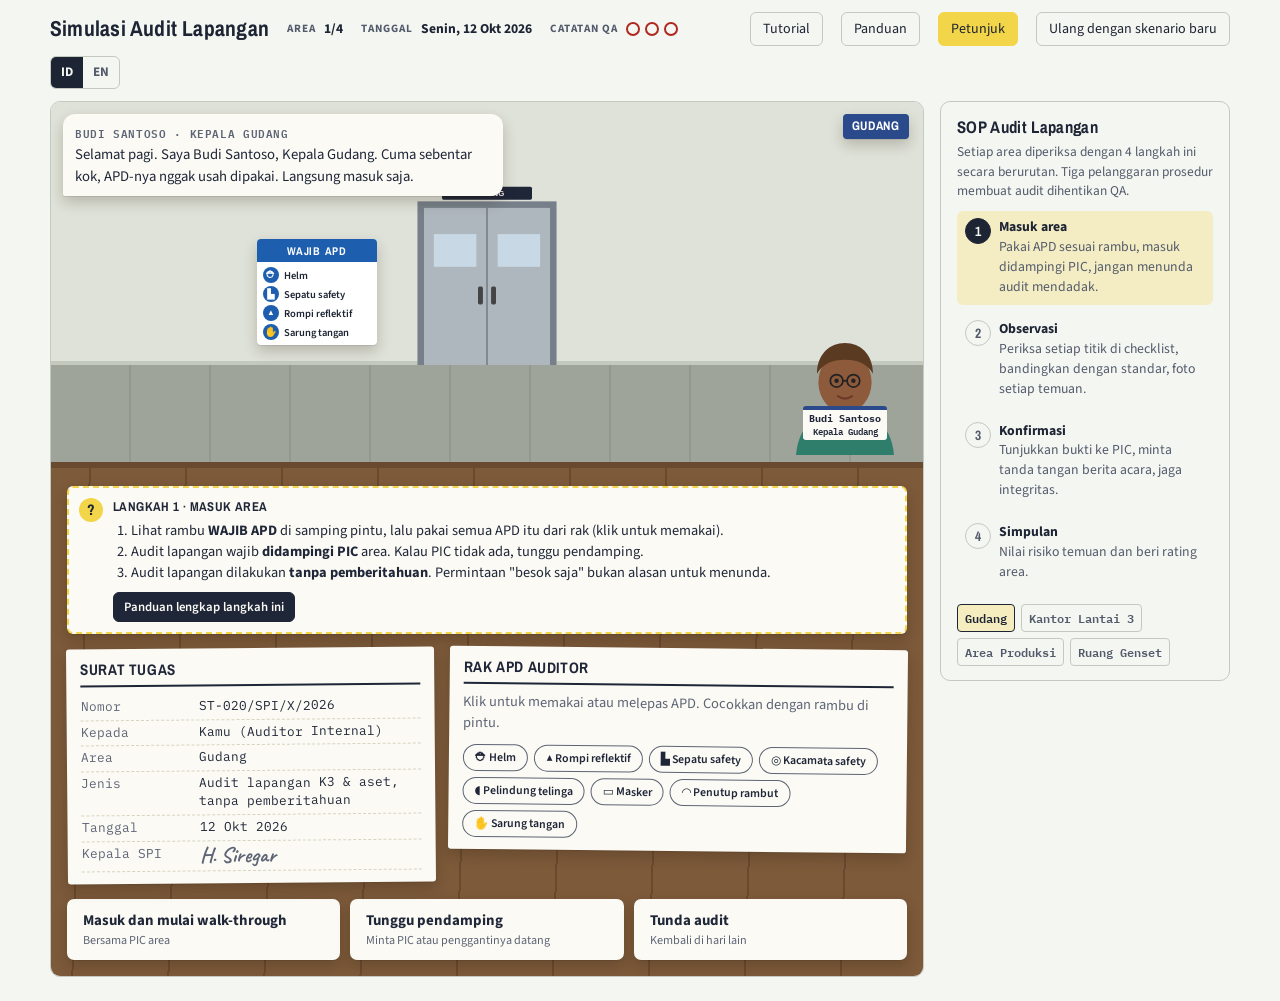
==== audit-lapangan/index.html @ 5bdcf739 "Add Simulasi Audit Lapangan to the Gamification panel Co-Authored-By: Claude Opus 5.5 <noreply@anthr" ====
<!doctype html>
<html lang="id">
<head>
<meta charset="utf-8">
<meta name="viewport" content="width=device-width, initial-scale=1, viewport-fit=cover">
<meta name="description" content="Simulasi Audit Lapangan: a first-person field internal audit training game by Ihsan Mahendra · Holy Doughnut Studio. Enter each area with the right PPE and an escort, inspect fire extinguishers, exits, panels and more, photograph findings, confirm them on site and rate the area. English and Bahasa Indonesia.">
<meta name="author" content="Ihsan Mahendra">
<link rel="icon" type="image/png" sizes="32x32" href="../assets/favicon-32.png">
<link rel="apple-touch-icon" href="../assets/apple-touch-icon.png">
<style>:root{padding-top:env(safe-area-inset-top,0px);padding-bottom:env(safe-area-inset-bottom,0px)}body{margin:0}img{max-width:100%}[hidden]{display:none!important}</style>
<title>Simulasi Audit Lapangan</title>
<link rel="preconnect" href="https://fonts.googleapis.com">
<link rel="stylesheet" href="https://fonts.googleapis.com/css2?family=Archivo+Narrow:wght@500;700&family=Source+Sans+3:wght@400;600;700&family=IBM+Plex+Mono:wght@400;600&family=Caveat:wght@700&display=swap">
<style>
/* Layout: first-person field auditor. The area in front of you on top, your clipboard below, the SOP on the side. */
:root{
  --wall:#dfe2d8; --wall-2:#c4c9bd; --floor:#9fa49a; --floor-2:#8b9087;
  --paper:#fbfaf4; --paper-2:#f1eee2; --paper-ink:#1f2638; --paper-mute:#5d6475; --paper-line:#d8d3c2;
  --board:#7c5a3a; --board-2:#694a2e;
  --ink:#1d2433; --mute:#535b6b; --surface:#f4f6f2; --line:#c3cabf;
  --accent:#2a4a8b; --accent-ink:#ffffff; --hi:#f3d54a;
  --ok:#2f7a4c; --ok-bg:#e3f1e7; --bad:#b0281f; --bad-bg:#f8e3e0;
  --shadow:0 1px 0 rgba(0,0,0,.08),0 6px 14px rgba(40,25,10,.22);
  --f-display:"Archivo Narrow","Arial Narrow",system-ui,sans-serif;
  --f-body:"Source Sans 3",system-ui,-apple-system,"Segoe UI",sans-serif;
  --f-doc:"IBM Plex Mono",ui-monospace,Menlo,Consolas,monospace;
  --f-hand:"Caveat","Comic Sans MS",cursive;
}
@media (prefers-color-scheme: dark){:root:not([data-theme="light"]){
  --wall:#2a302b; --wall-2:#222823; --floor:#3a3f39; --floor-2:#323731;
  --paper:#e8e4d6; --paper-2:#dcd7c6; --paper-ink:#1f2638; --paper-mute:#4f5566; --paper-line:#c4bea9;
  --board:#4a3523; --board-2:#3c2b1c;
  --ink:#e6eae4; --mute:#a3ab9f; --surface:#161b18; --line:#3a443e;
  --accent:#8fb0f0; --accent-ink:#0f1a30; --hi:#e8c93c;
  --ok:#7fd29d; --ok-bg:#1d3326; --bad:#ff8e84; --bad-bg:#3d1f1c;
  --shadow:0 1px 0 rgba(0,0,0,.3),0 8px 18px rgba(0,0,0,.5); color-scheme:dark;
}}
:root[data-theme="dark"]{
  --wall:#2a302b; --wall-2:#222823; --floor:#3a3f39; --floor-2:#323731;
  --paper:#e8e4d6; --paper-2:#dcd7c6; --paper-ink:#1f2638; --paper-mute:#4f5566; --paper-line:#c4bea9;
  --board:#4a3523; --board-2:#3c2b1c;
  --ink:#e6eae4; --mute:#a3ab9f; --surface:#161b18; --line:#3a443e;
  --accent:#8fb0f0; --accent-ink:#0f1a30; --hi:#e8c93c;
  --ok:#7fd29d; --ok-bg:#1d3326; --bad:#ff8e84; --bad-bg:#3d1f1c;
  --shadow:0 1px 0 rgba(0,0,0,.3),0 8px 18px rgba(0,0,0,.5); color-scheme:dark;
}
*{box-sizing:border-box}
html,body{min-height:100%}
body{background:var(--surface);color:var(--ink);font:16px/1.45 var(--f-body);padding:0 16px 24px}
button{font:inherit;cursor:pointer}
button:focus-visible,.chip:focus-visible,.spot:focus-visible{outline:3px solid var(--accent);outline-offset:2px}

.hud{display:flex;flex-wrap:wrap;align-items:center;gap:10px 18px;padding-block:12px;max-width:1180px;margin:0 auto}
.hud h1{font:700 1.35rem/1 var(--f-display);letter-spacing:.01em;margin:0;text-wrap:balance}
.hud .sp{flex:1}
.stat{display:flex;align-items:center;gap:8px;font-size:.85rem;color:var(--mute)}
.stat b{color:var(--ink);font-variant-numeric:tabular-nums}
.lbl{font-size:.7rem;letter-spacing:.09em;text-transform:uppercase;font-weight:700;color:var(--mute)}
.qa{display:flex;gap:5px}
.qa i{width:14px;height:14px;border-radius:50%;border:2px solid var(--bad);display:block}
.qa i.on{background:var(--bad)}
.btn{border:1px solid var(--line);background:transparent;color:var(--ink);padding:6px 12px;border-radius:6px;font-size:.88rem}
.btn:hover{border-color:var(--accent);color:var(--accent)}
.btn[aria-pressed="true"]{background:var(--hi);color:#1d2433;border-color:var(--hi)}
.lang{display:inline-flex;border:1px solid var(--line);border-radius:6px;overflow:hidden}
.lang button{border:0;background:transparent;color:var(--mute);padding:6px 10px;font-size:.82rem;font-weight:700}
.lang button[aria-pressed="true"]{background:var(--ink);color:var(--surface)}

.room{max-width:1180px;margin:0 auto;display:grid;grid-template-columns:minmax(0,1fr) 290px;gap:16px}
@media (max-width:900px){.room{grid-template-columns:minmax(0,1fr)}}
.view{align-self:start;border-radius:10px;overflow:hidden;border:1px solid var(--line);min-width:0}

/* ---- The area in front of you ---- */
.scene{position:relative;height:360px;background:linear-gradient(var(--wall) 0 72%,var(--wall-2) 72% 73%,var(--floor) 73%);overflow:hidden}
.scene::after{content:"";position:absolute;left:0;right:0;bottom:0;height:27%;background:repeating-linear-gradient(90deg,transparent 0 78px,var(--floor-2) 78px 80px);opacity:.6;pointer-events:none}
.plate{position:absolute;right:14px;top:12px;background:var(--accent);color:var(--accent-ink);font:700 .78rem/1 var(--f-display);letter-spacing:.06em;text-transform:uppercase;padding:6px 9px;border-radius:4px;box-shadow:var(--shadow);z-index:2}
.bubble{position:absolute;left:12px;top:12px;max-width:min(440px,calc(100% - 170px));background:var(--paper);color:var(--paper-ink);padding:9px 12px;border-radius:12px 12px 12px 2px;box-shadow:var(--shadow);font-size:.92rem;z-index:3}
.bubble small{display:block;font:600 .66rem var(--f-doc);color:var(--paper-mute);margin-bottom:2px;text-transform:uppercase;letter-spacing:.06em}
.person{position:absolute;right:8px;bottom:0;width:140px;transition:transform .45s ease,opacity .45s ease;z-index:1}
.person.out{transform:translateX(140%);opacity:0}
.badge{position:absolute;left:50%;bottom:22px;transform:translateX(-50%);background:var(--paper);color:var(--paper-ink);font:600 .58rem/1.2 var(--f-doc);padding:3px 6px;border-radius:3px;white-space:nowrap;border-top:4px solid var(--accent);text-align:center;display:grid;gap:1px}
.badge b{font-size:.64rem}
.badge.guard{border-top-color:#333}
/* door view (step 1) */
.door{position:absolute;left:50%;bottom:27%;width:160px;height:180px;transform:translateX(-50%)}
.door svg{width:100%;height:100%;display:block}
.apd-sign{position:absolute;left:calc(50% - 230px);bottom:calc(27% + 20px);width:120px;background:#fff;color:#1d2433;border-radius:4px;box-shadow:var(--shadow);overflow:hidden;font:600 .66rem/1.25 var(--f-body)}
.apd-sign b{display:block;background:#1d5fae;color:#fff;font:700 .7rem var(--f-display);letter-spacing:.06em;text-align:center;padding:4px 2px}
.apd-sign ul{list-style:none;margin:0;padding:5px 6px;display:grid;gap:3px}
.apd-sign li{display:flex;gap:5px;align-items:center}
.apd-sign li i{font-style:normal;width:16px;height:16px;border-radius:50%;background:#1d5fae;color:#fff;display:inline-grid;place-items:center;font-size:.6rem;flex:0 0 16px}
/* inspection points (step 2+) */
.spots{position:absolute;left:8px;right:150px;bottom:8px;height:220px;display:flex;justify-content:space-around;align-items:flex-end;gap:4px;z-index:2}
.spot{all:unset;cursor:pointer;flex:1 1 0;max-width:118px;min-width:0;height:100%;display:flex;flex-direction:column;justify-content:flex-end;align-items:center;gap:3px;position:relative;border-radius:8px;padding:2px}
.spot svg{width:100%;flex:1 1 auto;min-height:0}
.spot .tag{font:600 .62rem/1.15 var(--f-doc);background:var(--paper);color:var(--paper-ink);padding:2px 5px;border-radius:3px;text-align:center;max-width:100%;overflow:hidden;text-overflow:ellipsis;white-space:nowrap}
.spot:hover{background:color-mix(in srgb,var(--hi) 18%,transparent)}
.spot[aria-pressed="true"]{background:color-mix(in srgb,var(--hi) 30%,transparent);outline:3px solid var(--hi)}
.spot .st{position:absolute;bottom:26px;right:2px;z-index:1;min-width:22px;height:22px;border-radius:11px;padding:0 5px;display:grid;place-items:center;font:700 .72rem var(--f-doc);background:var(--paper);color:var(--paper-ink);box-shadow:var(--shadow)}
.spot .st.ok{background:var(--ok);color:#fff}.spot .st.bad{background:var(--bad);color:#fff}
.spot.disabled{cursor:default}
.spot.disabled:hover{background:transparent}
@media (max-width:640px){
  .scene{height:380px}
  .person{width:96px}
  .spots{right:0;left:0;height:200px}
  .scene.walk .person,.scene.conf .person,.scene.close .person{display:none}
  .bubble{max-width:calc(100% - 24px);top:44px}
  .door{transform:translateX(-50%);width:150px;height:180px}
  .apd-sign{left:10px;bottom:calc(27% + 10px);width:108px}
}

.desk{background:repeating-linear-gradient(92deg,var(--board) 0 38px,var(--board-2) 38px 40px,var(--board) 40px 96px);padding:18px 16px 16px;border-top:6px solid var(--board-2)}
.papers{display:flex;flex-wrap:wrap;gap:14px;align-items:flex-start}
.paper{background:var(--paper);color:var(--paper-ink);border-radius:3px;box-shadow:var(--shadow);padding:12px 14px;flex:1 1 250px;min-width:0;font-family:var(--f-doc);font-size:.8rem;position:relative}
.paper.wide{flex-basis:340px}
.paper h3{font:700 .95rem/1.2 var(--f-display);letter-spacing:.04em;text-transform:uppercase;margin:0 0 8px;padding-bottom:6px;border-bottom:2px solid var(--paper-ink)}
.paper .row{display:grid;grid-template-columns:112px minmax(0,1fr);gap:6px;padding:3px 0;border-bottom:1px dashed var(--paper-line)}
.paper .row span:first-child{color:var(--paper-mute)}
.paper .row span:last-child{overflow-wrap:anywhere}
.paper.tilt-l{transform:rotate(-.5deg)}.paper.tilt-r{transform:rotate(.6deg)}
.paper ul{margin:0;padding:0;list-style:none}
.paper li{padding:4px 0;border-bottom:1px dashed var(--paper-line);display:flex;gap:8px;align-items:baseline}
.paper p{margin:6px 0 0}
.std{margin-top:8px;padding:6px 8px;background:var(--paper-2);border-left:4px solid var(--accent);font-size:.74rem}
.std b{display:block;font-family:var(--f-body);font-size:.72rem;letter-spacing:.06em;text-transform:uppercase;margin-bottom:2px}
.std ul li{border:0;padding:1px 0}
.chips{display:flex;flex-wrap:wrap;gap:6px;margin-top:10px}
.chip{border:1px solid var(--paper-mute);background:transparent;color:var(--paper-ink);border-radius:99px;padding:4px 11px;font:600 .74rem var(--f-body)}
.chip[aria-pressed="true"]{background:var(--paper-ink);color:var(--paper);border-color:var(--paper-ink)}
.chip.okc[aria-pressed="true"]{background:var(--ok);border-color:var(--ok);color:#fff}
.chip.badc[aria-pressed="true"]{background:var(--bad);border-color:var(--bad);color:#fff}
.chip.cam[aria-pressed="true"]{background:var(--accent);border-color:var(--accent);color:var(--accent-ink)}
.cl button{all:unset;cursor:pointer;display:flex;gap:8px;width:100%;align-items:baseline}
.cl button:focus-visible{outline:2px solid var(--accent)}
.cl .mk{width:22px;flex:0 0 22px;text-align:center;font:700 1.15rem/1 var(--f-hand)}
.cl .mk.ok{color:var(--ok)}.cl .mk.bad{color:var(--bad)}
.cl li.cur{background:color-mix(in srgb,var(--hi) 30%,transparent)}
.cl small{margin-left:auto;color:var(--paper-mute);white-space:nowrap}
.stamp{position:absolute;right:10px;top:8px;font:700 .78rem var(--f-display);letter-spacing:.1em;border:2px solid currentColor;padding:1px 6px;transform:rotate(-8deg);text-transform:uppercase;color:var(--accent)}
.sig{font:700 1.35rem/1 var(--f-hand);color:var(--accent)}
.sig.none{font:italic .8rem var(--f-doc);color:var(--paper-mute)}
.empty-note{font-family:var(--f-body);font-size:.9rem;color:var(--paper-mute)}

.bar{margin-top:16px;display:flex;flex-wrap:wrap;gap:10px;align-items:center}
.act{border:0;border-radius:7px;padding:11px 16px;font-weight:700;font-size:.93rem;background:var(--paper);color:var(--paper-ink);box-shadow:var(--shadow);text-align:left;flex:1 1 200px}
.act:hover:not(:disabled){outline:2px solid var(--hi)}
.act:disabled{opacity:.5;cursor:not-allowed}
.act small{display:block;font-weight:400;font-size:.76rem;color:var(--paper-mute)}
.verdict{flex:1 1 100%;border-radius:8px;padding:12px 14px;background:var(--ok-bg);color:var(--ink);border-left:6px solid var(--ok)}
.verdict.bad{background:var(--bad-bg);border-left-color:var(--bad)}
.verdict h4{margin:0 0 4px;font:700 1rem var(--f-display);letter-spacing:.03em;text-transform:uppercase;color:var(--ok)}
.verdict.bad h4{color:var(--bad)}
.verdict p{margin:4px 0;max-width:72ch}
.verdict ul{margin:6px 0 0;padding-left:18px}
.next{border:0;border-radius:7px;padding:11px 18px;font-weight:700;background:var(--accent);color:var(--accent-ink)}

.sop{background:var(--surface);border:1px solid var(--line);border-radius:10px;padding:14px 16px;align-self:start;min-width:0}
.sop h2{font:700 1.05rem var(--f-display);margin:0 0 4px;letter-spacing:.02em}
.sop p{margin:0 0 10px;font-size:.84rem;color:var(--mute)}
.sop ol{margin:0;padding:0;list-style:none;display:grid;gap:8px;counter-reset:s}
.sop li{counter-increment:s;display:grid;grid-template-columns:26px minmax(0,1fr);gap:8px;font-size:.86rem;padding:7px 8px;border-radius:6px}
.sop li::before{content:counter(s);font:700 .85rem/24px var(--f-display);text-align:center;width:24px;height:24px;border-radius:50%;border:1.5px solid var(--line);color:var(--mute)}
.sop li.cur{background:color-mix(in srgb,var(--hi) 28%,transparent)}
.sop li.cur::before{background:var(--ink);color:var(--surface);border-color:var(--ink)}
.sop li.done::before{content:"✓";color:var(--ok);border-color:var(--ok)}
.sop li span{color:var(--mute)}
.sop li span b{display:block;color:var(--ink)}
.queue{display:flex;gap:6px;margin-top:14px;flex-wrap:wrap}
.queue i{font-style:normal;font:600 .72rem var(--f-doc);padding:3px 7px;border-radius:4px;border:1px solid var(--line);color:var(--mute)}
.queue i.ok{border-color:var(--ok);color:var(--ok)}
.queue i.bad{border-color:var(--bad);color:var(--bad)}
.queue i.now{border-color:var(--ink);color:var(--ink);background:color-mix(in srgb,var(--hi) 30%,transparent)}

.hint{background:var(--paper);color:var(--paper-ink);border-radius:6px;padding:10px 12px 10px 44px;margin-bottom:14px;position:relative;font-size:.9rem;box-shadow:var(--shadow);border:2px dashed var(--hi)}
.hint::before{content:"?";position:absolute;left:10px;top:10px;width:24px;height:24px;border-radius:50%;background:var(--hi);color:#1d2433;font:700 .95rem/24px var(--f-display);text-align:center}
.hint>b{display:block;font-family:var(--f-display);letter-spacing:.03em;text-transform:uppercase;font-size:.8rem;margin-bottom:2px}
.hint ol{margin:4px 0 0;padding-left:18px}
.hint p{margin:2px 0;max-width:80ch}
.hint-acts{display:flex;flex-wrap:wrap;gap:8px;margin-top:8px}
.hint-acts button{border:1px solid var(--paper-ink);background:var(--paper-ink);color:var(--paper);border-radius:6px;padding:5px 10px;font-weight:600;font-size:.8rem}

.end{position:fixed;inset:0;background:rgba(10,14,12,.6);display:flex;align-items:center;justify-content:center;padding:16px;z-index:5}
.end .card{background:var(--paper);color:var(--paper-ink);max-width:620px;width:100%;max-height:calc(100% - 32px);overflow:auto;border-radius:6px;padding:22px;box-shadow:var(--shadow);font-family:var(--f-body)}
.end h2{font:700 1.8rem/1.1 var(--f-display);margin:0 0 6px;text-wrap:balance}
.end .big{font:700 1.1rem var(--f-doc);margin:0 0 12px}
.end ol{padding-left:20px;font-size:.88rem;margin:10px 0 16px}
.end li{margin-bottom:6px}
.end .x{color:var(--bad);font-weight:700}.end .v{color:var(--ok);font-weight:700}
.end .next{background:var(--paper-ink);color:var(--paper)}

.tour{position:fixed;inset:0;z-index:10}
.tour .dim{position:fixed;inset:0;background:rgba(8,12,10,.62)}
.tour .spotl{position:fixed;border-radius:10px;box-shadow:0 0 0 4px var(--hi),0 0 0 9999px rgba(8,12,10,.62);pointer-events:none;transition:all .25s ease}
.tour .tip{position:fixed;width:min(380px,calc(100vw - 32px));max-height:calc(100% - 32px);overflow:auto;background:var(--paper);color:var(--paper-ink);border-radius:8px;padding:16px 18px;box-shadow:0 12px 30px rgba(0,0,0,.4);border-top:6px solid var(--hi)}
.tour .tip.center{left:50%;top:50%;transform:translate(-50%,-50%);width:min(460px,calc(100vw - 32px))}
.tour .tip h3{font:700 1.25rem/1.15 var(--f-display);margin:0 0 6px;text-wrap:balance}
.tour .tip p{margin:0 0 8px;font-size:.93rem}
.tour .nav{display:flex;align-items:center;gap:8px;margin-top:10px}
.tour .nav .count{flex:1;font:600 .75rem var(--f-doc);color:var(--paper-mute)}
.tour .nav button{border:1px solid var(--paper-mute);background:transparent;color:var(--paper-ink);border-radius:6px;padding:7px 12px;font-weight:600}
.tour .nav button.pri{background:var(--paper-ink);color:var(--paper);border-color:var(--paper-ink)}
.tour .tip ol,.gbody ol{margin:0 0 8px;padding-left:20px;font-size:.9rem}
.tour .tip li,.gbody li{margin-bottom:3px}
.mx{border-collapse:collapse;width:100%;font-size:.82rem;margin:6px 0 10px}
.mx th,.mx td{border:1px solid var(--paper-line);padding:5px 7px;text-align:left;vertical-align:top}
.mx th{background:var(--paper-2);font-weight:700}
.mx ul{margin:0;padding-left:16px}
.gwrap{position:fixed;inset:0;z-index:9;background:rgba(8,12,10,.62);display:flex;align-items:center;justify-content:center;padding:16px}
.gcard{background:var(--paper);color:var(--paper-ink);width:100%;max-width:760px;max-height:calc(100% - 32px);display:flex;flex-direction:column;border-radius:8px;box-shadow:0 12px 30px rgba(0,0,0,.4);border-top:6px solid var(--accent);overflow:hidden}
.ghead{display:flex;align-items:center;gap:10px;padding:14px 18px 6px}
.ghead h2{flex:1;margin:0;font:700 1.35rem/1.1 var(--f-display)}
.gx{border:1px solid var(--paper-mute);background:transparent;color:var(--paper-ink);border-radius:6px;padding:5px 10px;font-weight:600}
.gtabs{display:flex;gap:4px;padding:6px 18px 0;overflow-x:auto;border-bottom:1px solid var(--paper-line)}
.gtabs button{border:0;background:transparent;color:var(--paper-mute);padding:8px 10px;font-weight:700;font-size:.84rem;white-space:nowrap;border-bottom:3px solid transparent}
.gtabs button[aria-selected="true"]{color:var(--paper-ink);border-bottom-color:var(--hi)}
.gbody{padding:12px 18px 20px;overflow:auto;font-size:.92rem}
.gbody h3{font:700 .95rem var(--f-display);letter-spacing:.04em;text-transform:uppercase;margin:14px 0 6px}
.gbody h3:first-child{margin-top:4px}
.gbody p{margin:0 0 8px;max-width:70ch}
.gbody dl{display:grid;grid-template-columns:max-content minmax(0,1fr);gap:4px 12px;margin:0 0 8px;font-size:.88rem}
.gbody dt{font-weight:700}.gbody dd{margin:0}
@media (max-width:520px){.gbody dl{grid-template-columns:minmax(0,1fr)}.gbody dd{margin-bottom:6px}}
@media (prefers-reduced-motion:reduce){.person,.tour .spotl{transition:none}}
</style>
</head>
<body>
<header class="hud">
  <h1 id="t-h1">Simulasi Audit Lapangan</h1>
  <div class="stat"><span class="lbl" id="t-area">Area</span><b id="hud-n">1/4</b></div>
  <div class="stat"><span class="lbl" id="t-date">Tanggal</span><b id="hud-date"></b></div>
  <div class="stat" id="qa-stat"><span class="lbl" id="t-qa">Catatan QA</span><div class="qa" id="hud-qa"></div></div>
  <div class="sp"></div>
  <button class="btn" id="tour-btn" type="button">Tutorial</button>
  <button class="btn" id="guide-btn" type="button">Panduan</button>
  <button class="btn" id="hint-btn" type="button" aria-pressed="true">Petunjuk</button>
  <button class="btn" id="restart" type="button">Ulang dengan skenario baru</button>
  <div class="lang" role="group" aria-label="Bahasa / Language"><button type="button" data-lang="id" aria-pressed="true" lang="id">ID</button><button type="button" data-lang="en" aria-pressed="false" lang="en">EN</button></div>
</header>

<main class="room">
  <section class="view" aria-live="polite">
    <div class="scene" id="scene"></div>
    <div class="desk">
      <div class="hint" id="hint"></div>
      <div class="papers" id="papers"></div>
      <div class="bar" id="bar"></div>
    </div>
  </section>
  <aside class="sop">
    <h2 id="t-sopH"></h2>
    <p id="t-sopP"></p>
    <ol id="steps"></ol>
    <div class="queue" id="queue"></div>
  </aside>
</main>
<div id="end"></div>
<div id="tour"></div>
<div id="guide"></div>

<script>
(function(){
const rnd=n=>Math.floor(Math.random()*n), pick=a=>a[rnd(a.length)], chance=p=>Math.random()<p;
const shuffle=a=>{a=a.slice();for(let i=a.length-1;i>0;i--){const j=rnd(i+1);[a[i],a[j]]=[a[j],a[i]]}return a};
const esc=s=>String(s).replace(/[&<>"]/g,c=>({'&':'&amp;','<':'&lt;','>':'&gt;','"':'&quot;'}[c]));
const N_AREA=4, MAX_QA=3;
const store={get(k){try{return localStorage.getItem(k)}catch(e){return null}},set(k,v){try{localStorage.setItem(k,v)}catch(e){}}};
let LANG=(location.hash==='#en'||location.hash==='#id')?location.hash.slice(1):(store.get('al-lang')==='en'?'en':'id');
const tx=p=>Array.isArray(p)?p[LANG==='en'?1:0]:p;   // every bilingual value is an [id, en] pair

/* ======================= WORLD DATA ======================= */
const NAMES=[['Rina Hapsari','f'],['Budi Santoso','m'],['Dewi Lestari','f'],['Agus Prasetyo','m'],['Sri Wahyuni','f'],['Fajar Nugroho','m'],['Maya Kartika','f'],['Hendra Wijaya','m'],['Putri Ayu','f'],['Rudi Hartono','m'],['Lina Marlina','f'],['Yusuf Ramadhan','m'],['Nadia Safitri','f'],['Dimas Saputra','m']];
const SKIN=['#f1c9a5','#d9a47a','#b97c55','#8d5a3b'], SHIRT=['#3b6ea8','#7a4d8c','#2f7d6b','#b0563a','#55606e','#9a7b2f'], HAIR=['#1b1512','#3a2618','#5b3a22'];

const APD={
 helm:{n:['Helm','Hard hat'],i:'⛑'}, rompi:{n:['Rompi reflektif','Hi-vis vest'],i:'▲'}, sepatu:{n:['Sepatu safety','Safety shoes'],i:'▙'},
 kacamata:{n:['Kacamata safety','Safety glasses'],i:'◎'}, telinga:{n:['Pelindung telinga','Ear protection'],i:'◖'}, masker:{n:['Masker','Face mask'],i:'▭'},
 rambut:{n:['Penutup rambut','Hair net'],i:'◠'}, sarung:{n:['Sarung tangan','Gloves'],i:'✋'}
};
const APD_KEYS=Object.keys(APD);

const AREAS={
 gudang:{n:['Gudang','Warehouse'],pic:['Kepala Gudang','Warehouse Head'],items:['apar','exit','rak','panel','p3k'],apd:['helm','sepatu','rompi']},
 dapur:{n:['Dapur Kantin','Canteen Kitchen'],pic:['Supervisor Kantin','Canteen Supervisor'],items:['apar','gas','kabel','p3k','exit'],apd:['rambut','masker']},
 server:{n:['Ruang Server','Server Room'],pic:['Kepala TI','IT Head'],items:['apar','server','panel','smoke','kabel'],apd:[]},
 produksi:{n:['Area Produksi','Production Floor'],pic:['Supervisor Produksi','Production Supervisor'],items:['apar','kimia','exit','panel','p3k'],apd:['helm','kacamata','telinga','sepatu']},
 kantor:{n:['Kantor Lantai 3','3rd Floor Office'],pic:['Koordinator Umum','General Affairs Lead'],items:['apar','exit','kabel','smoke','p3k'],apd:[]},
 genset:{n:['Ruang Genset','Generator Room'],pic:['Teknisi Utilitas','Utilities Technician'],items:['apar','panel','kimia','smoke','exit'],apd:['telinga','sepatu']}
};
const AREA_KEYS=Object.keys(AREAS);

/* Months relative to today. ago(t,3) = three months before today, ago(t,-4) = four months after. */
const ago=(t,n)=>{let y=t.y,m=t.m-n;while(m<1){m+=12;y--}while(m>12){m-=12;y++}return {y,m}};
const my=d=>L().MON[d.m-1]+' '+d.y;

/* Every inspection point: risk class, possible faults, what you see on its card, the standard, and why a fault matters.
   r(p,f) returns the card rows as [label, value] pairs of [id, en]; values may also be plain strings. */
const ITEMS={
 apar:{risk:'hi',n:['APAR','Fire extinguisher'],faults:['never','never','tag','gauge','seal','blocked','refill'],
  make:(f,t,a)=>({co2:a==='server',insp:f==='never'?null:f==='tag'?ago(t,7+rnd(6)):ago(t,rnd(4)),refill:f==='refill'?ago(t,1+rnd(5)):ago(t,-(3+rnd(9)))}),
  r:(p,f)=>[
   [['Jenis','Type'],p.co2?['CO₂ 5 kg','CO₂ 5 kg']:['Serbuk kimia 6 kg','Dry powder 6 kg']],
   [['Kartu pemeriksaan terakhir','Last inspection tag'],p.insp?my(p.insp):['Kosong, belum pernah diisi','Blank, never filled in']],
   [['Jarum tekanan','Pressure gauge'],f==='gauge'?['Di zona merah','In the red zone']:['Di zona hijau','In the green zone']],
   [['Pin & segel','Pin & seal'],f==='seal'?['Segel putus, pin hilang','Seal broken, pin missing']:['Utuh','Intact']],
   [['Akses','Access'],f==='blocked'?['Terhalang tumpukan kardus','Blocked by stacked boxes']:['Bebas, mudah dijangkau','Clear and easy to reach']],
   [['Jadwal isi ulang','Refill due'],p.insp?my(p.refill):['Tidak tercatat','Not recorded']]],
  std:[['Kartu pemeriksaan paling lama 6 bulan lalu','Inspection tag no older than 6 months'],['Jarum di zona hijau','Gauge in the green zone'],['Pin & segel utuh','Pin and seal intact'],['Tidak terhalang','Not blocked'],['Jadwal isi ulang belum lewat','Refill date not yet passed']],
  why:{never:['APAR tidak pernah diperiksa sejak dipasang. Tidak ada jaminan APAR berfungsi saat terjadi kebakaran.','The extinguisher has never been inspected since it was installed. Nothing guarantees it works in a fire.'],
   tag:['Pemeriksaan terakhir sudah lebih dari 6 bulan lalu.','The last inspection was more than 6 months ago.'],
   gauge:['Jarum di zona merah: tekanan tidak cukup untuk memadamkan api.','The gauge is in the red: not enough pressure to put out a fire.'],
   seal:['Segel putus dan pin hilang: APAR mungkin sudah pernah dipakai atau bocor.','Broken seal and missing pin: it may have been used or be leaking.'],
   blocked:['APAR terhalang: saat darurat, waktu terbuang untuk menjangkaunya.','The extinguisher is blocked: precious seconds are lost reaching it.'],
   refill:['Jadwal isi ulang sudah lewat: bahan pemadam bisa menggumpal dan tidak keluar.','The refill date has passed: the agent can cake and fail to discharge.']}},
 p3k:{risk:'md',n:['Kotak P3K','First aid box'],faults:['empty','exp','log'],
  make:(f,t)=>({log:f==='log'?ago(t,3+rnd(4)):ago(t,rnd(2)),exp:f==='exp'?ago(t,1+rnd(6)):ago(t,-(6+rnd(12)))}),
  r:(p,f)=>[
   [['Isi vs daftar isi','Contents vs list'],f==='empty'?['Plester dan kasa habis','Plasters and gauze used up']:['Lengkap','Complete']],
   [['Kedaluwarsa terdekat','Earliest expiry'],my(p.exp)],
   [['Pemeriksaan terakhir','Last check'],my(p.log)]],
  std:[['Isi lengkap sesuai daftar','Contents complete per the list'],['Tidak ada isi yang kedaluwarsa','Nothing expired'],['Diperiksa setiap bulan (paling lama 1 bulan lalu)','Checked monthly (no older than 1 month)']],
  why:{empty:['Isi P3K tidak lengkap: luka ringan tidak bisa ditangani segera.','The first aid box is incomplete: minor injuries cannot be treated right away.'],
   exp:['Ada isi yang sudah kedaluwarsa.','Some contents have expired.'],
   log:['P3K tidak diperiksa tiap bulan, jadi kekurangan isi tidak ketahuan.','The box is not checked monthly, so missing items go unnoticed.']}},
 exit:{risk:'hi',n:['Pintu darurat','Emergency exit'],faults:['blocked','blocked','locked','dark'],
  make:()=>({}),
  r:(p,f)=>[
   [['Jalur ke pintu','Path to the door'],f==='blocked'?['Terhalang palet dan troli','Blocked by pallets and a trolley']:['Bebas, lebar ±1,2 m','Clear, about 1.2 m wide']],
   [['Pintu','Door'],f==='locked'?['Digembok dari dalam','Padlocked from inside']:['Bisa dibuka dari dalam tanpa kunci','Opens from inside without a key']],
   [['Lampu tanda EXIT','EXIT sign light'],f==='dark'?['Mati','Off']:['Menyala','Lit']]],
  std:[['Jalur bebas hambatan','Path free of obstacles'],['Pintu bisa dibuka tanpa kunci','Door opens without a key'],['Lampu EXIT menyala','EXIT sign lit']],
  why:{blocked:['Jalur evakuasi terhalang: saat kebakaran orang bisa terjebak.','The escape route is blocked: people can be trapped in a fire.'],
   locked:['Pintu darurat digembok: tidak bisa dipakai saat evakuasi.','The emergency exit is padlocked: it cannot be used in an evacuation.'],
   dark:['Lampu EXIT mati: pintu sulit ditemukan saat gelap atau berasap.','The EXIT sign is off: the door is hard to find in darkness or smoke.']}},
 panel:{risk:'hi',n:['Panel listrik','Electrical panel'],faults:['open','stacked','nosign'],
  make:()=>({}),
  r:(p,f)=>[
   [['Pintu panel','Panel door'],f==='open'?['Terbuka, kabel terlihat','Open, wiring exposed']:['Tertutup dan terkunci','Closed and locked']],
   [['Area depan panel','Space in front'],f==='stacked'?['Ada tumpukan barang 30 cm di depan','Goods stacked 30 cm in front']:['Bebas 1 meter','1 metre clear']],
   [['Rambu bahaya listrik','Electrical hazard sign'],f==='nosign'?['Tidak ada','None']:['Terpasang','In place']]],
  std:[['Pintu tertutup dan terkunci','Door closed and locked'],['Area depan bebas minimal 1 m','At least 1 m clear in front'],['Ada rambu bahaya listrik','Hazard sign in place']],
  why:{open:['Panel terbuka: risiko tersengat listrik dan korsleting.','Open panel: risk of electric shock and short circuits.'],
   stacked:['Barang di depan panel menghambat pemadaman saat korsleting dan bisa ikut terbakar.','Goods in front of the panel slow down a response to a fault and can catch fire.'],
   nosign:['Tanpa rambu, orang tidak tahu ada bahaya listrik.','Without a sign, people are not warned of the electrical hazard.']}},
 kabel:{risk:'hi',n:['Stopkontak','Power outlets'],faults:['chain','tape'],
  make:()=>({}),
  r:(p,f)=>[
   [['Sambungan','Connection'],f==='chain'?['3 terminal disambung berantai','3 power strips daisy-chained']:['1 terminal langsung ke stopkontak dinding','1 power strip into the wall socket']],
   [['Kondisi kabel','Cable condition'],f==='tape'?['Terkelupas, dililit lakban','Insulation torn, wrapped in tape']:['Isolasi utuh','Insulation intact']],
   [['Label SNI','SNI mark'],['Ada','Present']]],
  std:[['Terminal tidak disambung berantai','No daisy-chained power strips'],['Isolasi kabel utuh','Cable insulation intact'],['Berlabel SNI','SNI marked']],
  why:{chain:['Terminal berantai membebani satu stopkontak: penyebab umum kebakaran kantor.','Daisy-chained strips overload one socket: a common cause of office fires.'],
   tape:['Kabel terkelupas yang hanya dililit lakban bisa memicu sengatan dan api.','Torn cable patched with tape can cause shocks and fire.']}},
 rak:{risk:'md',n:['Rak barang','Storage rack'],faults:['over','top','bent'],
  make:f=>{const max=pick([300,500,800]);return {max,load:f==='over'?max+100+rnd(5)*50:max-100-rnd(3)*50}},
  r:(p,f)=>[
   [['Beban maks (label)','Max load (label)'],[`${p.max} kg per tingkat`,`${p.max} kg per level`]],
   [['Beban tingkat terberat','Heaviest level load'],[`±${p.load} kg`,`about ${p.load} kg`]],
   [['Barang berat','Heavy goods'],f==='top'?['Di tingkat paling atas','On the top level']:['Di tingkat bawah','On the bottom level']],
   [['Tiang penyangga','Uprights'],f==='bent'?['Bengkok, baut lepas','Bent, bolts loose']:['Lurus, baut lengkap','Straight, all bolts in']]],
  std:[['Beban tidak melebihi label','Load within the label'],['Barang berat di tingkat bawah','Heavy goods on the bottom level'],['Rak tidak rusak','Rack undamaged']],
  why:{over:['Beban melebihi kapasitas: rak bisa roboh.','Load above capacity: the rack can collapse.'],
   top:['Barang berat di atas membuat rak mudah terguling dan bisa jatuh menimpa orang.','Heavy goods on top make the rack top-heavy and can fall on someone.'],
   bent:['Tiang bengkok dan baut lepas melemahkan rak.','Bent uprights and loose bolts weaken the rack.']}},
 smoke:{risk:'hi',n:['Detektor asap','Smoke detector'],faults:['off','covered','test'],
  make:(f,t)=>({test:f==='test'?ago(t,13+rnd(8)):ago(t,1+rnd(9))}),
  r:(p,f)=>[
   [['Lampu indikator','Indicator light'],f==='off'?['Mati','Off']:['Berkedip hijau','Blinking green']],
   [['Penutup','Cover'],f==='covered'?['Dibungkus plastik sisa renovasi','Wrapped in plastic left from renovation']:['Terbuka','Uncovered']],
   [['Uji fungsi terakhir','Last function test'],my(p.test)]],
  std:[['Lampu indikator menyala','Indicator light on'],['Tidak tertutup apa pun','Nothing covering it'],['Diuji paling lama 12 bulan lalu','Tested within the last 12 months']],
  why:{off:['Detektor mati: kebakaran tidak terdeteksi dini.','The detector is dead: a fire would not be detected early.'],
   covered:['Detektor terbungkus plastik tidak bisa mendeteksi asap.','A detector wrapped in plastic cannot sense smoke.'],
   test:['Uji fungsi lebih dari 12 bulan lalu: tidak ada jaminan detektor bekerja.','Last tested more than 12 months ago: nothing shows it still works.']}},
 gas:{risk:'hi',n:['Tabung gas LPG','LPG cylinder'],faults:['hose','leak','lying'],
  make:()=>({}),
  r:(p,f)=>[
   [['Selang & regulator','Hose & regulator'],f==='hose'?['Selang retak, tanpa klem','Hose cracked, no clamp']:['Berlabel SNI, terpasang klem','SNI marked, clamped']],
   [['Tes air sabun','Soapy water test'],f==='leak'?['Muncul gelembung di sambungan','Bubbles at the joint']:['Tidak ada gelembung','No bubbles']],
   [['Tabung cadangan','Spare cylinder'],f==='lying'?['Direbahkan di bawah kompor','Lying on its side under the stove']:['Berdiri tegak di area berventilasi','Upright in a ventilated spot']]],
  std:[['Selang utuh dan berklem','Hose intact and clamped'],['Tidak ada kebocoran','No leaks'],['Tabung berdiri tegak di tempat berventilasi','Cylinders upright in a ventilated spot']],
  why:{hose:['Selang retak tanpa klem bisa lepas dan membocorkan gas.','A cracked, unclamped hose can come loose and leak gas.'],
   leak:['Ada kebocoran gas: risiko ledakan.','A gas leak: risk of explosion.'],
   lying:['Tabung yang direbahkan dekat api berbahaya jika bocor.','A cylinder lying near the flame is dangerous if it leaks.']}},
 kimia:{risk:'md',n:['Bahan kimia','Chemicals'],faults:['nolabel','nosds','spill'],
  make:()=>({}),
  r:(p,f)=>[
   [['Label wadah','Container label'],f==='nolabel'?['Satu jeriken tanpa label','One jerrycan with no label']:['Nama bahan & simbol bahaya','Substance name & hazard symbol']],
   [['SDS (lembar data keselamatan)','SDS (safety data sheet)'],f==='nosds'?['Tidak ada di lokasi','Not on site']:['Tersedia di rak','On the shelf']],
   [['Penyimpanan','Storage'],f==='spill'?['Langsung di lantai, ada bekas tumpahan','Straight on the floor, old spill marks']:['Di atas bak penampung tumpahan','On a spill tray']]],
  std:[['Setiap wadah berlabel','Every container labelled'],['SDS tersedia di lokasi','SDS available on site'],['Disimpan di atas bak penampung','Stored on a spill tray']],
  why:{nolabel:['Wadah tanpa label: orang bisa salah pakai atau salah menangani tumpahan.','An unlabelled container: people can misuse it or handle a spill wrongly.'],
   nosds:['Tanpa SDS, pertolongan pertama dan penanganan tumpahan tidak bisa dilakukan dengan benar.','Without the SDS, first aid and spill response cannot be done properly.'],
   spill:['Tumpahan tanpa bak penampung mencemari lantai dan saluran air.','Spills without a tray contaminate the floor and drains.']}},
 server:{risk:'md',n:['Rak server','Server rack'],faults:['hot','nolog','prop'],
  make:f=>({temp:f==='hot'?29+rnd(4):20+rnd(5)}),
  r:(p,f)=>[
   [['Suhu ruangan','Room temperature'],p.temp+' °C'],
   [['Log akses pintu','Door access log'],f==='nolog'?['Kosong 2 minggu terakhir','Blank for the last 2 weeks']:['Terisi dan diparaf','Filled in and initialled']],
   [['Pintu ruang','Room door'],f==='prop'?['Diganjal kursi, terbuka','Propped open with a chair']:['Tertutup, akses kartu','Closed, card access']]],
  std:[['Suhu 18–27 °C','Temperature 18–27 °C'],['Log akses terisi','Access log filled in'],['Pintu selalu tertutup','Door always closed']],
  why:{hot:['Suhu di atas 27 °C: server bisa rusak atau mati mendadak.','Above 27 °C: servers can fail or shut down.'],
   nolog:['Log akses kosong: tidak diketahui siapa saja yang masuk.','A blank access log: nobody knows who went in.'],
   prop:['Pintu diganjal terbuka: orang tanpa izin bisa masuk.','The door is propped open: anyone can walk in.']}}
};

/* ======================= TEXT: BAHASA INDONESIA ======================= */
const ID={
 title:'Simulasi Audit Lapangan', loc:'id-ID',
 MON:['Jan','Feb','Mar','Apr','Mei','Jun','Jul','Agu','Sep','Okt','Nov','Des'],
 DAY:['Minggu','Senin','Selasa','Rabu','Kamis','Jumat','Sabtu'],
 lbl:{area:'Area',date:'Tanggal',qa:'Catatan QA',qaAria:'Pelanggaran prosedur',tour:'Tutorial',guide:'Panduan',hint:'Petunjuk',restart:'Ulang dengan skenario baru',
  sopH:'SOP Audit Lapangan',sopP:'Setiap area diperiksa dengan 4 langkah ini secara berurutan. Tiga pelanggaran prosedur membuat audit dihentikan QA.'},
 steps:[['Masuk area','Pakai APD sesuai rambu, masuk didampingi PIC, jangan menunda audit mendadak.'],['Observasi','Periksa setiap titik di checklist, bandingkan dengan standar, foto setiap temuan.'],['Konfirmasi','Tunjukkan bukti ke PIC, minta tanda tangan berita acara, jaga integritas.'],['Simpulan','Nilai risiko temuan dan beri rating area.']],
 stepNames:['Masuk area','Observasi','Konfirmasi','Simpulan'],
 risk:{hi:'Tinggi',md:'Sedang'},
 rates:['Memadai','Perlu perbaikan','Tidak memadai'],
 guard:'Satpam',
 ui:{
  brief:{
   say:{normal:(n,j,a)=>`Selamat pagi. Saya ${n}, ${j}. Silakan, ${a} siap diperiksa.`,
    short:(n,j,a)=>`Selamat pagi. Saya ${n}, ${j}. Cuma sebentar kok, APD-nya nggak usah dipakai. Langsung masuk saja.`,
    postpone:(n,j,a)=>`Wah, audit hari ini? Saya ${n}, ${j}. Area lagi berantakan. Bisa besok saja? Biar kami rapikan dulu.`,
    absent:()=>`PIC area sedang rapat. Silakan masuk sendiri saja, pintunya tidak dikunci.`,
    arrived:(n,j)=>`Maaf membuat menunggu. Saya ${n}, ${j}. Mari saya temani.`},
   st:'Surat Tugas',stNo:'Nomor',stTo:'Kepada',stToV:'Kamu (Auditor Internal)',stArea:'Area',stType:'Jenis',stTypeV:'Audit lapangan K3 & aset, tanpa pemberitahuan',stDate:'Tanggal',stHead:'Kepala SPI',
   rack:'Rak APD Auditor',rackNote:'Klik untuk memakai atau melepas APD. Cocokkan dengan rambu di pintu.',sign:'WAJIB APD',signNone:'Tidak ada APD khusus',
   acts:[['go','Masuk dan mulai walk-through','Bersama PIC area'],['escort','Tunggu pendamping','Minta PIC atau penggantinya datang'],['postpone','Tunda audit','Kembali di hari lain']]},
  walk:{say:n=>`Silakan diperiksa. Ada ${n} titik di checklist area ini.`,
   cl:'Checklist Observasi',pick:'Klik titik di area atau di checklist untuk memeriksanya.',insp:'Lembar Inspeksi',std:'Standar',
   ok:'Sesuai',bad:'Temuan',cam:'📷 Foto bukti',camOn:'📷 Foto tersimpan',photo:'Foto',left:n=>`${n} titik belum dinilai`,
   save:'Simpan lembar observasi',ready:'Semua titik sudah dinilai',notReady:'Nilai semua titik dulu'},
  conf:{
   say:{none:'Sudah selesai? Temuannya apa saja?',
    fix:it=>`Oh, ${it} itu ya? Saya beresin sekarang. Nah, sudah beres kan? Nggak usah dicatat ya.`,
    refuse:'Saya nggak mau tanda tangan. Itu bukan tanggung jawab saya.',
    gift:'Terima kasih sudah jauh-jauh ke sini. Ini ada nasi kotak dan voucher belanja Rp 300.000, buat Anda.'},
   ba:'Berita Acara Observasi',baF:'Temuan',baNone:'Tidak ada temuan.',baPic:'Tanda tangan PIC',baPending:'belum',baPhoto:'foto',
   desk:'Ditawarkan PIC',giftTxt:'Nasi kotak dan voucher belanja Rp 300.000 dalam amplop.',
   acts:{none:[['sign','Tunjukkan foto, minta PIC tanda tangan','Temuan disepakati di lokasi'],['email','Kirim berita acara lewat email minggu depan','Biar cepat selesai'],['fixfirst','Minta PIC perbaiki dulu, baru dicatat','Supaya laporan bersih']],
    fix:[['drop','Hapus temuan karena sudah beres','Masalahnya sudah tidak ada'],['keep','Tetap catat, tulis "sudah diperbaiki di tempat"','Kondisi saat ditemukan tetap temuan'],['wait','Tunggu, lalu ubah jadi Sesuai','Nilai kondisi akhir saja']],
    refuse:[['drop','Hapus temuan yang ditolak','Supaya PIC mau tanda tangan'],['hold','Tahan laporan sampai PIC mau tanda tangan','Jangan terbitkan tanpa paraf'],['note','Catat penolakan PIC, temuan tetap','Bukti foto sudah cukup']],
    gift:[['accept','Terima','Cuma makan siang, tidak memengaruhi'],['refuse','Tolak dengan sopan dan laporkan','Ke Unit Pengendalian Gratifikasi'],['later','Terima setelah laporan terbit','Supaya tidak memengaruhi audit']]}},
  close:{say:'Jadi, hasilnya bagaimana?',sum:'Ringkasan Observasi',riskT:'Tabel Risiko',riskHi:'Tinggi: bisa langsung memicu kebakaran, ledakan, sengatan listrik, atau menghambat evakuasi',riskMd:'Sedang: lainnya',
   items:'Titik',guide:'Panduan Rating',rows:[['Tidak ada temuan','Memadai'],['Hanya temuan risiko Sedang','Perlu perbaikan'],['Ada temuan risiko Tinggi','Tidak memadai']],count:n=>`Jumlah temuan: <b>${n}</b>`,
   acts:[['r0','Memadai','Kondisi area baik'],['r1','Perlu perbaikan','Ada kelemahan terbatas'],['r2','Tidak memadai','Ada risiko serius']]},
  vOk:'Sesuai prosedur',vBad:'Tidak sesuai prosedur · +1 catatan QA',next:'Lanjut',call:'Ke area berikutnya',results:'Lihat hasil',
  endWin:'Audit lapangan selesai sesuai prosedur',endLose:'Audit dihentikan QA',endBig:(ok,n,qa)=>`${ok}/${n} area bersih · ${qa} catatan QA`,
  endPWin:'Semua area sudah diperiksa. Laporan dikirim ke manajemen, dan setiap PIC menyusun rencana tindak lanjut dengan tenggat waktu.',
  endPLose:'Tiga pelanggaran prosedur. Hasil audit lapangan ini tidak bisa dipakai dan harus diulang oleh auditor lain.',
  again:'Main lagi dengan skenario baru',hintShow:'Tunjukkan di layar',hintFull:'Panduan lengkap langkah ini',
  tNext:'Lanjut',tBack:'Kembali',tSkip:'Lewati',tStart:'Mulai audit',gHead:'Panduan Audit Lapangan',gClose:'Tutup',gCloseAria:'Tutup panduan'
 },
 hints:{
  brief:['Langkah 1 · Masuk area','<ol><li>Lihat rambu <b>WAJIB APD</b> di samping pintu, lalu pakai semua APD itu dari rak (klik untuk memakai).</li><li>Audit lapangan wajib <b>didampingi PIC</b> area. Kalau PIC tidak ada, tunggu pendamping.</li><li>Audit lapangan dilakukan <b>tanpa pemberitahuan</b>. Permintaan "besok saja" bukan alasan untuk menunda.</li></ol>'],
  walk:['Langkah 2 · Observasi','<p>Klik setiap titik di area. Bandingkan setiap baris di Lembar Inspeksi dengan <b>Standar</b> di bawahnya. Semua sesuai? Pilih <b>Sesuai</b>. Ada satu yang tidak? Pilih <b>Temuan</b> dan <b>ambil foto bukti</b>. Temuan tanpa foto tidak bisa dipertanggungjawabkan.</p>'],
  conf:['Langkah 3 · Konfirmasi','<p>Temuan lapangan ditunjukkan ke PIC <b>saat itu juga</b> dan ditandatangani di berita acara. Temuan yang diperbaiki di tempat tetap dicatat. PIC menolak tanda tangan? Catat penolakannya, temuan tetap. Tolak semua hadiah.</p>'],
  close:['Langkah 4 · Simpulan','<p>Lihat temuan di Ringkasan Observasi, cari kelas risikonya di Tabel Risiko, lalu pilih rating dari Panduan Rating. Rating mengikuti temuan yang kamu catat.</p>']
 },
 tour:[
  {t:null,h:'Selamat datang, Auditor',b:'<p>Kamu <b>auditor internal</b> yang turun langsung ke lapangan. Hari ini kamu memeriksa 4 area perusahaan tanpa pemberitahuan, satu per satu.</p><p>Di setiap area, <b>PIC</b> (penanggung jawab area) menemanimu. Tugasmu: periksa area itu sesuai prosedur audit lapangan.</p>'},
  {t:null,h:'Bagaimana audit lapangan bekerja',b:'<p>Audit dokumen memeriksa kertas. Audit lapangan memeriksa <b>kondisi nyata</b>: apakah APAR siap pakai, pintu darurat bisa dibuka, panel listrik aman.</p><ol><li><b>Masuk area</b> dengan APD dan pendamping.</li><li><b>Observasi</b> setiap titik dan bandingkan dengan standar.</li><li><b>Dokumentasi</b> dengan foto.</li><li><b>Konfirmasi</b> temuan dengan PIC di lokasi.</li><li><b>Simpulan</b> berdasarkan risiko.</li></ol>'},
  {t:'#scene',h:'Area di depanmu',b:'<p>Ini pandanganmu. Di langkah 1 kamu berdiri di depan pintu area. Setelah masuk, setiap titik pemeriksaan bisa diklik.</p>'},
  {t:'#papers',h:'Papan klipmu',b:'<p>Surat tugas, rak APD, checklist, dan lembar inspeksi muncul di sini. Putuskan berdasarkan <b>apa yang kamu lihat</b>, bukan kata PIC.</p>'},
  {t:'#bar',h:'Pilih tindakan',b:'<p>Setiap tindakan langsung dinilai: sesuai prosedur atau tidak, beserta alasannya.</p>'},
  {t:'.sop',h:'4 langkah SOP',b:'<p>Langkah yang sedang berjalan disorot kuning. Di bawahnya daftar area hari ini.</p>'},
  {t:'#qa-stat',h:'Maksimal 2 kesalahan',b:'<p>Setiap tindakan yang melanggar prosedur menambah satu <b>Catatan QA</b>. Tiga catatan dan audit dihentikan: kamu kalah. Selesaikan keempat area dengan kurang dari 3 catatan untuk menang.</p>'},
  {t:'#hint',h:'Petunjuk',b:'<p>Kotak ini menjelaskan apa yang harus dicek sekarang. Matikan lewat tombol <b>Petunjuk</b> kalau sudah paham. Standar lengkap ada di <b>Panduan</b>.</p>'}
 ],
 msg:{
  brief_ok:a=>`<p>APD sesuai rambu dan kamu masuk didampingi PIC. Walk-through dimulai.</p>${a.short?'<p>PIC bilang APD tidak perlu, tapi rambu area berlaku untuk semua orang, termasuk auditor.</p>':''}`,
  brief_stay:()=>'<p>Audit lapangan sengaja dilakukan tanpa pemberitahuan supaya kondisi yang dilihat adalah kondisi sehari-hari. Menunda memberi waktu untuk menutupi masalah. Kamu tetap masuk bersama PIC.</p>',
  apd_miss:a=>`<p>Kamu masuk tanpa ${apdList(a.miss)}. Rambu WAJIB APD berlaku untuk semua orang, termasuk auditor dan tamu${a.short?', walaupun PIC bilang tidak perlu':''}. Auditor yang melanggar aturan K3 kehilangan kredibilitas untuk menilai K3 orang lain.</p>`,
  alone:()=>'<p>Audit lapangan harus didampingi PIC area. Tanpa pendamping, temuan tidak bisa langsung dikonfirmasi, kamu bisa masuk ke bagian berbahaya tanpa tahu risikonya, dan auditee bisa membantah temuanmu.</p>',
  escort_ok:()=>'<p>Benar. Kamu meminta PIC atau penggantinya datang. Setelah pendamping tiba, kamu bisa masuk.</p>',
  escort_false:()=>'<p>PIC sudah ada di depanmu. Menunggu pendamping lain hanya membuang waktu.</p>',
  post_bad:()=>'<p>Audit lapangan tanpa pemberitahuan tidak boleh ditunda hanya karena area "berantakan". Justru itu kondisi yang harus dilihat. Area ini batal diperiksa.</p>',
  post_false:()=>'<p>Tidak ada alasan sah untuk menunda: surat tugas berlaku hari ini. Area ini batal diperiksa.</p>',
  walk_ok:a=>`<p>Lembar observasi benar. ${a.n?`${a.n} temuan tercatat lengkap dengan foto bukti.`:'Semua titik memenuhi standar.'}</p>`,
  walk_bad:a=>`<p>Ada yang salah di lembar observasi:</p><ul>${a.wrong.map(w=>`<li><b>${tx(ITEMS[w.t].n)}</b>: ${w.truth?`seharusnya <b>Temuan</b>. ${tx(ITEMS[w.t].why[w.f])}`:'seharusnya <b>Sesuai</b>. Semua baris memenuhi standar. Temuan tanpa dasar merugikan auditee.'}</li>`).join('')}${a.nophoto.map(t=>`<li><b>${tx(ITEMS[t].n)}</b>: temuan tanpa foto bukti. Kondisi lapangan bisa berubah setelah kamu pergi, jadi temuan harus didukung foto.</li>`).join('')}</ul>`,
  sign_ok:()=>'<p>Temuan ditunjukkan dengan foto dan disepakati PIC di lokasi. Berita acara ditandatangani kedua pihak.</p>',
  sign_email:()=>'<p>Temuan lapangan harus dikonfirmasi saat itu juga. Seminggu kemudian kondisinya bisa sudah berubah dan PIC bisa membantah.</p>',
  sign_fix:()=>'<p>Temuan dicatat sesuai kondisi saat ditemukan. Perbaikan dicatat sebagai tindak lanjut, bukan alasan untuk tidak mencatat.</p>',
  fix_ok:()=>'<p>Benar. Kondisi saat ditemukan tetap temuan karena menunjukkan pengendalian sehari-hari tidak berjalan. Perbaikan di tempat dicatat sebagai tindak lanjut.</p>',
  fix_bad:()=>'<p>Diperbaiki saat auditor datang tidak berarti pengendaliannya berjalan. Temuan tetap dicatat dengan keterangan "sudah diperbaiki di tempat".</p>',
  ref_ok:()=>'<p>Benar. Penolakan PIC dicatat di berita acara. Temuan tetap karena didukung foto bukti, lalu dibahas di exit meeting.</p>',
  ref_drop:()=>'<p>Temuan yang didukung bukti tidak dihapus hanya karena PIC menolak. Catat penolakannya.</p>',
  ref_hold:()=>'<p>Laporan tidak boleh tersandera tanda tangan auditee. Catat penolakannya dan lanjutkan.</p>',
  gift_ok:()=>'<p>Hadiah dari pihak yang diaudit adalah gratifikasi, sekecil apa pun dan kapan pun diterima. Tolak dengan sopan dan laporkan.</p>',
  gift_bad:()=>'<p>Menerima hadiah dari auditee, sebelum atau sesudah laporan, merusak objektivitas. Seharusnya ditolak dan dilaporkan.</p>',
  close_ok:a=>`<p>Rating <b>${L().rates[a.r]}</b> sesuai dengan temuan yang kamu catat. Exit meeting: PIC menyepakati temuan dan menyusun rencana perbaikan. Temuan risiko Tinggi diberi tenggat paling lama 7 hari.</p>`,
  close_bad:a=>`<p>Dengan temuan yang kamu catat, ratingnya seharusnya <b>${L().rates[a.right]}</b>. ${a.right===2?'Satu temuan risiko Tinggi saja sudah cukup membuat area Tidak memadai, karena bisa langsung membahayakan orang.':a.right===1?'Semua temuanmu berisiko Sedang.':'Tidak ada temuan yang tercatat.'}</p>`
 }
};

/* ======================= TEXT: ENGLISH ======================= */
const EN={
 title:'Field Audit Simulation', loc:'en-GB',
 MON:['Jan','Feb','Mar','Apr','May','Jun','Jul','Aug','Sep','Oct','Nov','Dec'],
 DAY:['Sun','Mon','Tue','Wed','Thu','Fri','Sat'],
 lbl:{area:'Area',date:'Date',qa:'QA notes',qaAria:'Procedure violations',tour:'Tutorial',guide:'Guide',hint:'Hints',restart:'Restart with a new scenario',
  sopH:'Field Audit SOP',sopP:'Every area goes through these 4 steps in order. Three procedure violations and QA stops the audit.'},
 steps:[['Enter the area','Wear the PPE on the sign, enter with the area PIC, never postpone a surprise audit.'],['Observe','Inspect every point on the checklist against the standard and photograph every finding.'],['Confirm','Show the evidence to the PIC, get the record signed, keep your integrity.'],['Conclude','Weigh the risk of the findings and rate the area.']],
 stepNames:['Enter','Observe','Confirm','Conclude'],
 risk:{hi:'High',md:'Medium'},
 rates:['Satisfactory','Needs improvement','Unsatisfactory'],
 guard:'Security guard',
 ui:{
  brief:{
   say:{normal:(n,j,a)=>`Good morning. I'm ${n}, ${j}. Go ahead, the ${a} is ready for you.`,
    short:(n,j,a)=>`Good morning. I'm ${n}, ${j}. It'll only take a minute, no need for the PPE. Just go in.`,
    postpone:(n,j,a)=>`An audit today? I'm ${n}, ${j}. The place is a mess. Could you come back tomorrow? Let us tidy up first.`,
    absent:()=>`The area PIC is in a meeting. Just go in on your own, the door isn't locked.`,
    arrived:(n,j)=>`Sorry to keep you waiting. I'm ${n}, ${j}. I'll walk you through.`},
   st:'Assignment Letter',stNo:'Number',stTo:'To',stToV:'You (Internal Auditor)',stArea:'Area',stType:'Type',stTypeV:'Unannounced field audit: safety & assets',stDate:'Date',stHead:'Head of Internal Audit',
   rack:"Auditor's PPE Rack",rackNote:'Click to put on or take off PPE. Match it to the sign by the door.',sign:'PPE REQUIRED',signNone:'No special PPE',
   acts:[['go','Go in and start the walk-through','With the area PIC'],['escort','Wait for an escort','Ask for the PIC or a stand-in'],['postpone','Postpone the audit','Come back another day']]},
  walk:{say:n=>`Go ahead. There are ${n} points on this area's checklist.`,
   cl:'Observation Checklist',pick:'Click a point in the area or on the checklist to inspect it.',insp:'Inspection Sheet',std:'Standard',
   ok:'Compliant',bad:'Finding',cam:'📷 Photo evidence',camOn:'📷 Photo saved',photo:'Photo',left:n=>`${n} point${n===1?'':'s'} not rated yet`,
   save:'Save observation sheet',ready:'Every point is rated',notReady:'Rate every point first'},
  conf:{
   say:{none:'All done? So what did you find?',
    fix:it=>`Oh, the ${it}? I'll sort it out right now. There, all fixed. No need to write it down, right?`,
    refuse:"I'm not signing that. It's not my responsibility.",
    gift:"Thanks for coming all this way. Here's a boxed lunch and a Rp 300,000 shopping voucher for you."},
   ba:'Observation Record',baF:'Findings',baNone:'No findings.',baPic:'PIC signature',baPending:'pending',baPhoto:'photo',
   desk:'Offered by the PIC',giftTxt:'A boxed lunch and a Rp 300,000 shopping voucher in an envelope.',
   acts:{none:[['sign','Show the photos and get the PIC to sign','Findings agreed on site'],['email','Email the record next week','Quicker for now'],['fixfirst','Have the PIC fix it first, then record it','Keeps the report clean']],
    fix:[['drop','Drop the finding, it is fixed','The problem is gone'],['keep','Keep it, note "fixed on the spot"','The condition found is still a finding'],['wait','Wait, then change it to Compliant','Judge the final state only']],
    refuse:[['drop','Drop the disputed finding','So the PIC will sign'],['hold','Hold the report until the PIC signs','Never issue without a signature'],['note','Record the refusal, keep the finding','The photo evidence is enough']],
    gift:[['accept','Accept','Just lunch, it changes nothing'],['refuse','Politely refuse and report it','To the Ethics Officer'],['later','Accept after the report is out','So it cannot influence the audit']]}},
  close:{say:'So, what is the verdict?',sum:'Observation Summary',riskT:'Risk Table',riskHi:'High: can directly cause a fire, explosion or electric shock, or block an evacuation',riskMd:'Medium: everything else',
   items:'Points',guide:'Rating Guide',rows:[['No findings','Satisfactory'],['Only Medium-risk findings','Needs improvement'],['Any High-risk finding','Unsatisfactory']],count:n=>`Findings: <b>${n}</b>`,
   acts:[['r0','Satisfactory','The area is in good shape'],['r1','Needs improvement','A limited weakness'],['r2','Unsatisfactory','A serious risk']]},
  vOk:'Followed procedure',vBad:'Broke procedure · +1 QA note',next:'Continue',call:'Next area',results:'See results',
  endWin:'Field audit completed by the book',endLose:'QA stopped the audit',endBig:(ok,n,qa)=>`${ok}/${n} clean areas · ${qa} QA note${qa===1?'':'s'}`,
  endPWin:'Every area has been inspected. The report goes to management, and each PIC prepares a follow-up plan with deadlines.',
  endPLose:'Three procedure violations. This field audit cannot be relied on and must be redone by another auditor.',
  again:'Play again with a new scenario',hintShow:'Show me on screen',hintFull:'Full guide for this step',
  tNext:'Next',tBack:'Back',tSkip:'Skip',tStart:'Start the audit',gHead:'Field Audit Guide',gClose:'Close',gCloseAria:'Close the guide'
 },
 hints:{
  brief:['Step 1 · Enter the area','<ol><li>Read the <b>PPE REQUIRED</b> sign by the door and put on every item from the rack (click to wear it).</li><li>A field audit must be <b>escorted by the area PIC</b>. If the PIC is not there, wait for an escort.</li><li>Field audits are <b>unannounced</b>. "Come back tomorrow" is not a reason to postpone.</li></ol>'],
  walk:['Step 2 · Observe','<p>Click every point in the area. Compare each line of the Inspection Sheet with the <b>Standard</b> below it. All fine? Choose <b>Compliant</b>. Anything off? Choose <b>Finding</b> and <b>take a photo</b>. A finding without a photo cannot be backed up.</p>'],
  conf:['Step 3 · Confirm','<p>Field findings are shown to the PIC <b>on the spot</b> and signed on the observation record. A finding fixed on the spot is still recorded. The PIC refuses to sign? Record the refusal and keep the finding. Refuse every gift.</p>'],
  close:['Step 4 · Conclude','<p>Check the findings in the Observation Summary, look up their risk class in the Risk Table, then pick the rating from the Rating Guide. The rating follows the findings you recorded.</p>']
 },
 tour:[
  {t:null,h:'Welcome, Auditor',b:"<p>You are an <b>internal auditor</b> out in the field. Today you inspect 4 areas of the company without warning, one after another.</p><p>In each area the <b>PIC</b> (the person in charge) escorts you. Your job: inspect that area following the field audit procedure.</p>"},
  {t:null,h:'How a field audit works',b:'<p>A document audit checks paper. A field audit checks <b>real conditions</b>: is the extinguisher ready, does the emergency exit open, is the electrical panel safe.</p><ol><li><b>Enter the area</b> with PPE and an escort.</li><li><b>Observe</b> each point against the standard.</li><li><b>Document</b> it with photos.</li><li><b>Confirm</b> findings with the PIC on site.</li><li><b>Conclude</b> based on risk.</li></ol>'},
  {t:'#scene',h:'The area in front of you',b:"<p>This is your view. In step 1 you stand at the area's door. Once inside, every inspection point can be clicked.</p>"},
  {t:'#papers',h:'Your clipboard',b:"<p>The assignment letter, PPE rack, checklist and inspection sheets show up here. Decide on <b>what you see</b>, not on what the PIC tells you.</p>"},
  {t:'#bar',h:'Choose an action',b:'<p>Each action is judged right away: did it follow procedure, and why.</p>'},
  {t:'.sop',h:'4 SOP steps',b:"<p>The current step is highlighted in yellow. Below it is today's list of areas.</p>"},
  {t:'#qa-stat',h:'At most 2 mistakes',b:'<p>Every action that breaks procedure adds one <b>QA note</b>. Three notes and the audit is stopped: you lose. Finish all four areas with fewer than 3 notes to win.</p>'},
  {t:'#hint',h:'Hints',b:'<p>This box explains what to check right now. Turn it off with the <b>Hints</b> button once you are comfortable. The full standards are in the <b>Guide</b>.</p>'}
 ],
 msg:{
  brief_ok:a=>`<p>PPE matches the sign and you go in with the PIC. The walk-through begins.</p>${a.short?'<p>The PIC said PPE was not needed, but the area sign applies to everyone, auditors included.</p>':''}`,
  brief_stay:()=>'<p>Field audits are unannounced on purpose so you see everyday conditions. Postponing gives time to cover problems up. You go in with the PIC anyway.</p>',
  apd_miss:a=>`<p>You went in without ${apdList(a.miss)}. The PPE REQUIRED sign applies to everyone, auditors and visitors included${a.short?', even when the PIC says it is not needed':''}. An auditor who breaks safety rules loses the standing to judge anyone else's.</p>`,
  alone:()=>'<p>A field audit must be escorted by the area PIC. Without one, findings cannot be confirmed on the spot, you may walk into hazards you do not know about, and the auditee can dispute your findings.</p>',
  escort_ok:()=>'<p>Right. You ask for the PIC or a stand-in. Once your escort arrives, you can go in.</p>',
  escort_false:()=>'<p>The PIC is standing right in front of you. Waiting for another escort only wastes time.</p>',
  post_bad:()=>'<p>An unannounced field audit is not postponed just because the area is "a mess". That is exactly the condition you need to see. This area is not audited.</p>',
  post_false:()=>'<p>There is no valid reason to postpone: the assignment letter is for today. This area is not audited.</p>',
  walk_ok:a=>`<p>The observation sheet is right. ${a.n?`${a.n} finding${a.n===1?'':'s'} recorded, each with photo evidence.`:'Every point meets the standard.'}</p>`,
  walk_bad:a=>`<p>Something is wrong on the observation sheet:</p><ul>${a.wrong.map(w=>`<li><b>${tx(ITEMS[w.t].n)}</b>: ${w.truth?`should be a <b>Finding</b>. ${tx(ITEMS[w.t].why[w.f])}`:'should be <b>Compliant</b>. Every line meets the standard. A finding without grounds is unfair to the auditee.'}</li>`).join('')}${a.nophoto.map(t=>`<li><b>${tx(ITEMS[t].n)}</b>: a finding with no photo. Conditions can change after you leave, so a finding needs photo evidence.</li>`).join('')}</ul>`,
  sign_ok:()=>'<p>The findings are shown with photos and agreed with the PIC on site. Both sides sign the observation record.</p>',
  sign_email:()=>'<p>Field findings must be confirmed on the spot. A week later the condition may have changed and the PIC can dispute it.</p>',
  sign_fix:()=>'<p>A finding is recorded as it was found. The fix goes on record as follow-up, not as a reason to leave it out.</p>',
  fix_ok:()=>'<p>Right. The condition as found is still a finding because it shows the everyday control failed. The on-the-spot fix is recorded as follow-up.</p>',
  fix_bad:()=>"<p>Fixing it while the auditor watches does not mean the control works. The finding stays on record, noted as \"fixed on the spot\".</p>",
  ref_ok:()=>"<p>Right. The PIC's refusal goes on the record. The finding stays because the photo backs it, and it is discussed at the closing meeting.</p>",
  ref_drop:()=>'<p>A finding backed by evidence is not dropped because the PIC refuses to sign. Record the refusal.</p>',
  ref_hold:()=>"<p>A report cannot be held hostage to the auditee's signature. Record the refusal and move on.</p>",
  gift_ok:()=>'<p>A gift from the audited party is a conflict of interest, however small and whenever it is accepted. Politely refuse and report it.</p>',
  gift_bad:()=>'<p>Accepting a gift from an auditee, before or after the report, compromises objectivity. It should be refused and reported.</p>',
  close_ok:a=>`<p>The rating <b>${L().rates[a.r]}</b> matches the findings you recorded. Closing meeting: the PIC agrees the findings and plans the fixes. High-risk findings get a deadline of 7 days at most.</p>`,
  close_bad:a=>`<p>Based on the findings you recorded, the rating should be <b>${L().rates[a.right]}</b>. ${a.right===2?'A single High-risk finding makes an area Unsatisfactory, because it can hurt someone directly.':a.right===1?'All your findings are Medium risk.':'You recorded no findings.'}</p>`
 }
};
const L=()=>LANG==='en'?EN:ID;
const apdList=keys=>keys.map(k=>tx(APD[k].n).toLowerCase()).join(', ');

/* ======================= GUIDE (built partly from ITEMS so it never drifts) ======================= */
function itemTable(){
  const h=LANG==='en'?['Point','Risk','Standard']:['Titik','Risiko','Standar'];
  return `<table class="mx"><tr><th>${h[0]}</th><th>${h[1]}</th><th>${h[2]}</th></tr>${Object.values(ITEMS).map(it=>`<tr><td>${tx(it.n)}</td><td>${L().risk[it.risk]}</td><td><ul>${it.std.map(s=>`<li>${tx(s)}</li>`).join('')}</ul></td></tr>`).join('')}</table>`;
}
function apdTable(){
  const h=LANG==='en'?['Area','Required PPE (base)']:['Area','APD wajib (dasar)'];
  return `<table class="mx"><tr><th>${h[0]}</th><th>${h[1]}</th></tr>${Object.values(AREAS).map(a=>`<tr><td>${tx(a.n)}</td><td>${a.apd.length?a.apd.map(k=>tx(APD[k].n)).join(', '):tx(['Tidak ada','None'])}</td></tr>`).join('')}</table>`;
}
ID.guide=()=>[
 ['Alur audit lapangan',`<h3>Apa itu audit lapangan?</h3><p>Audit lapangan (<i>field audit</i> atau inspeksi) adalah bagian audit internal yang memeriksa <b>kondisi fisik</b> langsung di lokasi: peralatan keselamatan, jalur evakuasi, instalasi listrik, penyimpanan barang dan bahan kimia. Dokumen bisa bilang "APAR diperiksa rutin", tapi hanya kunjungan ke lapangan yang membuktikannya.</p>
  <h3>Alur lengkap</h3><ol><li><b>Perencanaan.</b> SPI memilih area berisiko dan menyiapkan checklist.</li><li><b>Penugasan.</b> Kepala SPI menerbitkan surat tugas. Audit lapangan biasanya <b>tanpa pemberitahuan</b>.</li><li><b>Masuk area.</b> Auditor memakai APD sesuai rambu dan didampingi PIC.</li><li><b>Observasi &amp; dokumentasi.</b> Setiap titik dibandingkan dengan standar, temuan difoto.</li><li><b>Konfirmasi.</b> Temuan ditunjukkan ke PIC dan ditandatangani di berita acara.</li><li><b>Simpulan &amp; exit meeting.</b> Temuan dinilai risikonya, area diberi rating.</li><li><b>Tindak lanjut.</b> PIC memperbaiki sesuai tenggat; SPI memeriksa ulang.</li></ol><p>Game ini melatih langkah 3 sampai 6.</p>
  <h3>Siapa saja yang terlibat</h3><dl><dt>Auditor (kamu)</dt><dd>Memeriksa kondisi nyata dan menyimpulkan berdasarkan bukti.</dd><dt>PIC area</dt><dd>Penanggung jawab area. Mendampingi, menjelaskan, dan menandatangani berita acara.</dd><dt>Kepala SPI</dt><dd>Menugaskan auditor.</dd><dt>QA</dt><dd>Memeriksa apakah auditor mengikuti prosedur. 3 catatan QA berarti audit dihentikan.</dd></dl>`],
 ['1 · Masuk area',`<h3>APD sesuai rambu</h3><p>Auditor tunduk pada aturan K3 area yang diperiksa, sama seperti karyawan dan tamu. Rambu WAJIB APD di setiap pintu bisa berbeda dari hari ke hari, jadi selalu baca rambunya.</p>${apdTable()}<h3>Didampingi PIC</h3><p>PIC tahu bahaya di areanya, bisa langsung menjelaskan kondisi, dan menjadi saksi temuan. Kalau PIC tidak ada, minta pendamping pengganti. Jangan masuk sendiri.</p><h3>Tanpa pemberitahuan</h3><p>Tujuan audit lapangan adalah melihat kondisi sehari-hari. Permintaan menunda supaya "dirapikan dulu" ditolak dengan sopan. Penundaan hanya untuk alasan sah, misalnya keadaan darurat di area.</p>`],
 ['2 · Observasi',`<h3>Cara kerja</h3><ol><li>Periksa <b>setiap</b> titik di checklist. Jangan melewatkan titik karena PIC bilang "sudah dicek".</li><li>Bandingkan setiap baris dengan standar. Satu baris tidak sesuai sudah cukup menjadi temuan.</li><li>Foto setiap temuan. Foto adalah bukti kondisi saat itu.</li><li>Jangan mencatat temuan tanpa dasar. Temuan yang salah merugikan auditee.</li></ol><h3>Standar setiap titik</h3>${itemTable()}`],
 ['3 · Konfirmasi',`<h3>Berita acara observasi</h3><p>Temuan ditunjukkan ke PIC dengan fotonya, lalu ditandatangani kedua pihak <b>di lokasi</b>. Ini mencegah bantahan di kemudian hari.</p><table class="mx"><tr><th>Situasi</th><th>Sikap benar</th></tr><tr><td>PIC langsung memperbaiki dan minta tidak dicatat</td><td>Tetap catat, beri keterangan "sudah diperbaiki di tempat"</td></tr><tr><td>PIC menolak tanda tangan</td><td>Catat penolakan di berita acara, temuan tetap</td></tr><tr><td>PIC menawarkan makanan, voucher, atau hadiah</td><td>Tolak dengan sopan dan laporkan ke Unit Pengendalian Gratifikasi</td></tr></table>`],
 ['4 · Simpulan',`<h3>Kelas risiko</h3><dl><dt>Tinggi</dt><dd>Bisa langsung memicu kebakaran, ledakan, sengatan listrik, atau menghambat evakuasi: APAR, pintu darurat, panel listrik, stopkontak, detektor asap, tabung gas.</dd><dt>Sedang</dt><dd>Lainnya: P3K, rak barang, bahan kimia, rak server.</dd></dl><h3>Rating area</h3><table class="mx"><tr><th>Temuan</th><th>Rating</th><th>Tenggat tindak lanjut</th></tr><tr><td>Tidak ada</td><td>Memadai</td><td>—</td></tr><tr><td>Hanya risiko Sedang</td><td>Perlu perbaikan</td><td>30 hari</td></tr><tr><td>Ada risiko Tinggi</td><td>Tidak memadai</td><td>7 hari</td></tr></table><h3>Isi temuan di laporan</h3><dl><dt>Kondisi</dt><dd>Apa yang dilihat (dengan foto).</dd><dt>Kriteria</dt><dd>Standar yang berlaku.</dd><dt>Akibat</dt><dd>Risikonya.</dd><dt>Rekomendasi</dt><dd>Perbaikan dan tenggatnya.</dd></dl>`]
];
EN.guide=()=>[
 ['Field audit flow',`<h3>What is a field audit?</h3><p>A field audit (or inspection) is the part of internal audit that checks <b>physical conditions</b> on site: safety equipment, escape routes, electrical installations, storage of goods and chemicals. A document can say "extinguishers are checked regularly", but only a visit proves it.</p>
  <h3>The full flow</h3><ol><li><b>Planning.</b> Internal Audit picks risky areas and prepares a checklist.</li><li><b>Assignment.</b> The Head of Internal Audit issues an assignment letter. Field audits are usually <b>unannounced</b>.</li><li><b>Entering the area.</b> The auditor wears the PPE on the sign and is escorted by the PIC.</li><li><b>Observation &amp; documentation.</b> Every point is compared with the standard and findings are photographed.</li><li><b>Confirmation.</b> Findings are shown to the PIC and signed on an observation record.</li><li><b>Conclusion &amp; closing meeting.</b> Findings are weighed by risk and the area is rated.</li><li><b>Follow-up.</b> The PIC fixes the issues by the deadline; Internal Audit checks again.</li></ol><p>This game trains steps 3 to 6.</p>
  <h3>Who is involved</h3><dl><dt>Auditor (you)</dt><dd>Checks real conditions and concludes on evidence.</dd><dt>Area PIC</dt><dd>The person in charge of the area. Escorts you, explains, and signs the record.</dd><dt>Head of Internal Audit</dt><dd>Assigns auditors.</dd><dt>QA</dt><dd>Checks that auditors follow procedure. 3 QA notes stop the audit.</dd></dl>`],
 ['1 · Entering',`<h3>PPE per the sign</h3><p>Auditors follow the safety rules of the area they inspect, like employees and visitors. The PPE REQUIRED sign at each door can change from day to day, so always read it.</p>${apdTable()}<h3>Escorted by the PIC</h3><p>The PIC knows the hazards of the area, can explain conditions on the spot and witnesses the findings. If the PIC is away, ask for a stand-in. Never go in alone.</p><h3>Unannounced</h3><p>A field audit aims to see everyday conditions. A request to postpone "so we can tidy up" is politely declined. Postpone only for a valid reason, such as an emergency in the area.</p>`],
 ['2 · Observing',`<h3>How to work</h3><ol><li>Inspect <b>every</b> point on the checklist. Don't skip one because the PIC says "it's been checked".</li><li>Compare each line with the standard. One line out of standard is enough for a finding.</li><li>Photograph every finding. The photo is evidence of the condition at that moment.</li><li>Don't record findings without grounds. A wrong finding is unfair to the auditee.</li></ol><h3>Standard for each point</h3>${itemTable()}`],
 ['3 · Confirming',`<h3>Observation record</h3><p>Findings are shown to the PIC with their photos and signed by both sides <b>on site</b>. This prevents disputes later.</p><table class="mx"><tr><th>Situation</th><th>Right response</th></tr><tr><td>The PIC fixes it on the spot and asks you not to record it</td><td>Record it anyway, noted "fixed on the spot"</td></tr><tr><td>The PIC refuses to sign</td><td>Record the refusal on the record; the finding stays</td></tr><tr><td>The PIC offers food, vouchers or gifts</td><td>Politely refuse and report it to the Ethics Officer</td></tr></table>`],
 ['4 · Concluding',`<h3>Risk classes</h3><dl><dt>High</dt><dd>Can directly cause a fire, explosion or electric shock, or block an evacuation: extinguishers, emergency exits, electrical panels, power outlets, smoke detectors, gas cylinders.</dd><dt>Medium</dt><dd>Everything else: first aid boxes, storage racks, chemicals, server racks.</dd></dl><h3>Area rating</h3><table class="mx"><tr><th>Findings</th><th>Rating</th><th>Follow-up deadline</th></tr><tr><td>None</td><td>Satisfactory</td><td>—</td></tr><tr><td>Medium risk only</td><td>Needs improvement</td><td>30 days</td></tr><tr><td>Any High risk</td><td>Unsatisfactory</td><td>7 days</td></tr></table><h3>What a finding contains</h3><dl><dt>Condition</dt><dd>What you saw (with a photo).</dd><dt>Criteria</dt><dd>The standard that applies.</dd><dt>Effect</dt><dd>The risk.</dd><dt>Recommendation</dt><dd>The fix and its deadline.</dd></dl>`]
];

/* ======================= SCENARIO ======================= */
function makeArea(k,t,taken){
  const A=AREAS[k];
  let nm; do{nm=pick(NAMES)}while(taken.has(nm[0])); taken.add(nm[0]);
  const items=A.items.map(type=>{const it=ITEMS[type], f=chance(.35)?pick(it.faults):null; return {t:type,f,p:it.make(f,t,k)};});
  // most areas should have something to find; the extinguisher is the usual suspect
  if(items.every(i=>!i.f)&&chance(.7)){ const i=chance(.5)?0:1+rnd(items.length-1), it=ITEMS[items[i].t]; items[i].f=pick(it.faults); items[i].p=it.make(items[i].f,t,k); }
  const apd=A.apd.slice(); if(chance(.3)){ const extra=APD_KEYS.filter(x=>!apd.includes(x)); apd.push(pick(extra)); }
  const scen=pick(['normal','normal','normal','short','postpone','absent']);
  return {k,pic:{name:nm[0],look:{skin:pick(SKIN),shirt:pick(SHIRT),hair:pick(HAIR),hijab:nm[1]==='f'&&chance(.5),glasses:chance(.3)}},
    guard:{skin:pick(SKIN),shirt:'#2b2f38',hair:pick(HAIR),hijab:false,glasses:false},
    items:shuffle(items), apd, scen, ev:pick(['none','none','fix','refuse','gift','gift']), stN:String(rnd(80)+10).padStart(3,'0')};
}
function newRun(){
  let today; do{ today={y:2026,m:pick([8,9,10]),d:1+rnd(28)}; }while([0,6].includes(new Date(today.y,today.m-1,today.d).getDay()));  // audits happen on working days
  const taken=new Set();
  const areas=shuffle(AREA_KEYS).slice(0,N_AREA).map(k=>makeArea(k,today,taken));
  return {v:1,today,areas,idx:0,phase:'brief',qa:0,apd:[],escort:false,sel:-1,marks:[],photos:[],recorded:[],fb:null,log:[],results:[],over:null};
}
let S;
const $=id=>document.getElementById(id);
const area=()=>S.areas[S.idx];
const aN=k=>tx(AREAS[k].n);
const STEP_OF={brief:0,walk:1,conf:2,close:3};
let HINT_ON=store.get('al-hints')!=='off';

/* ======================= DRAWING ======================= */
function personSVG(l,guard){
  const back=l.hijab?`<path d="M50 94c0-38 22-60 50-60s50 22 50 60v30c0 16-12 26-26 28H76c-14-2-26-12-26-28z" fill="${l.shirt}"/><path d="M50 94c0-38 22-60 50-60s50 22 50 60v30c0 16-12 26-26 28H76c-14-2-26-12-26-28z" fill="rgba(0,0,0,.18)"/>`:'';
  const face=l.hijab?`<ellipse cx="100" cy="100" rx="31" ry="38" fill="${l.skin}"/>`:`<ellipse cx="100" cy="96" rx="38" ry="44" fill="${l.skin}"/>`;
  const hair=l.hijab?'':guard?`<path d="M58 70h84v-8c0-14-18-24-42-24s-42 10-42 24z" fill="#1f2430"/><rect x="54" y="66" width="92" height="8" rx="3" fill="#1f2430"/><circle cx="100" cy="54" r="6" fill="#d8b23a"/>`:`<path d="M60 84c0-28 18-44 40-44s40 16 40 44c-8-14-22-20-40-20s-32 6-40 20z" fill="${l.hair}"/>`;
  const glasses=l.glasses?`<g fill="none" stroke="#222" stroke-width="2.5"><circle cx="88" cy="94" r="9"/><circle cx="112" cy="94" r="9"/><path d="M97 94h6"/></g>`:'';
  return `<svg viewBox="0 0 200 200" width="100%" aria-hidden="true"><path d="M30 200c4-44 30-62 70-62s66 18 70 62z" fill="${l.shirt}"/><path d="M86 132h28v16c-6 6-22 6-28 0z" fill="${l.skin}"/>${back}${face}${hair}<circle cx="88" cy="94" r="3.2" fill="#222"/><circle cx="112" cy="94" r="3.2" fill="#222"/>${glasses}<path d="M90 116q10 7 20 0" fill="none" stroke="#6b3a2a" stroke-width="3" stroke-linecap="round"/></svg>`;
}
const BOXES=(x,y)=>`<g stroke="#7a5631" stroke-width="1.5"><rect x="${x}" y="${y}" width="34" height="26" fill="#c19160"/><rect x="${x+20}" y="${y+8}" width="30" height="18" fill="#b5844f"/><path d="M${x} ${y+8}h34" fill="none"/></g>`;
/* Inspection points, drawn in a 100×140 box with the floor at y≈138. Some faults are visible, the rest only on the card. */
const DRAW={
 apar:(f)=>`<path d="M42 14h16l-8 -12z" fill="#c8281e"/><rect x="38" y="42" width="24" height="62" rx="9" fill="#c8281e"/><rect x="42" y="32" width="16" height="12" rx="3" fill="#333"/><path d="M58 36q16 6 10 34" stroke="#222" stroke-width="3" fill="none"/><circle cx="50" cy="38" r="5" fill="#fff" stroke="#222"/><path d="M50 38l${f==='gauge'?'-3 -2':'3 -3'}" stroke="${f==='gauge'?'#c8281e':'#2f7a4c'}" stroke-width="2"/><rect x="42" y="66" width="16" height="16" fill="#fff"/>${f==='seal'?'':'<rect x="47" y="29" width="6" height="4" fill="#e8c93c"/>'}<rect x="62" y="48" width="10" height="14" fill="${f==='never'?'#ffffff':'#f4e7b0'}" stroke="#888" stroke-width=".8"/><rect x="34" y="104" width="32" height="4" fill="#555"/>${f==='blocked'?BOXES(20,106):''}`,
 p3k:(f)=>`<rect x="24" y="36" width="52" height="40" rx="3" fill="#fbfbf7" stroke="#2f7a4c" stroke-width="2"/><path d="M45 44h10v10h10v10H55v10H45V64H35V54h10z" fill="#2f7a4c"/><rect x="46" y="31" width="8" height="5" fill="#777"/>`,
 exit:(f)=>`<rect x="30" y="2" width="40" height="14" rx="2" fill="${f==='dark'?'#4a4f4a':'#1f8a4c'}"/><text x="50" y="12.5" text-anchor="middle" font-size="9" font-weight="700" font-family="sans-serif" fill="${f==='dark'?'#777':'#fff'}">EXIT</text><rect x="22" y="22" width="56" height="116" fill="#8a929b"/><rect x="26" y="26" width="48" height="112" fill="#b9c0c7"/><rect x="30" y="72" width="40" height="5" rx="2" fill="#555"/>${f==='locked'?'<path d="M44 82h12v10H44z" fill="#d9a520"/><path d="M46 82v-5a4 4 0 0 1 8 0v5" fill="none" stroke="#555" stroke-width="2"/><path d="M30 76l40 2" stroke="#555" stroke-width="2" stroke-dasharray="3 2"/>':''}${f==='blocked'?'<g><rect x="8" y="118" width="60" height="8" fill="#a77b4a"/><rect x="8" y="128" width="60" height="8" fill="#a77b4a"/><rect x="58" y="96" width="34" height="34" fill="#6d7680"/><circle cx="64" cy="134" r="4" fill="#222"/><circle cx="86" cy="134" r="4" fill="#222"/></g>':''}`,
 panel:(f)=>`<rect x="22" y="20" width="56" height="80" rx="2" fill="#9aa1a8" stroke="#6c737a" stroke-width="2"/>${f==='nosign'?'':'<path d="M50 28l10 17H40z" fill="#f3d54a" stroke="#222" stroke-width="1"/><path d="M51 32l-4 7h4l-2 5" stroke="#222" stroke-width="1.4" fill="none"/>'}${f==='open'?'<path d="M78 20l16 6v80l-16-6z" fill="#b8bec4" stroke="#6c737a"/><g stroke-width="2.5" fill="none"><path d="M30 56h40" stroke="#c8281e"/><path d="M30 66h40" stroke="#1d5fae"/><path d="M30 76h40" stroke="#222"/><path d="M30 86h40" stroke="#d9a520"/></g>':'<rect x="68" y="58" width="5" height="10" rx="1" fill="#333"/>'}${f==='stacked'?BOXES(18,112):''}`,
 kabel:(f)=>`<rect x="38" y="86" width="24" height="20" rx="3" fill="#eee" stroke="#999"/><circle cx="45" cy="96" r="2" fill="#555"/><circle cx="55" cy="96" r="2" fill="#555"/><path d="M50 106v16" stroke="#222" stroke-width="3"/>${f==='chain'?'<rect x="20" y="122" width="26" height="8" rx="2" fill="#f2f2f2" stroke="#888"/><path d="M46 126h6" stroke="#222" stroke-width="3"/><rect x="52" y="122" width="22" height="8" rx="2" fill="#f2f2f2" stroke="#888"/><path d="M74 126h4" stroke="#222" stroke-width="3"/><rect x="78" y="122" width="18" height="8" rx="2" fill="#f2f2f2" stroke="#888"/>':'<rect x="34" y="122" width="34" height="8" rx="2" fill="#f2f2f2" stroke="#888"/>'}${f==='tape'?'<rect x="47" y="110" width="6" height="7" fill="#111"/>':''}`,
 rak:(f)=>`<g stroke="#4f5a66" stroke-width="3">${f==='bent'?'<path d="M14 138q6 -60 -2 -118"/>':'<path d="M12 138V20"/>'}<path d="M88 138V20"/><path d="M12 50h76M12 ${f==='over'?'96q38 8 76 0':'94h76'}M12 136h76"/></g>${f==='top'?'<rect x="20" y="22" width="30" height="28" fill="#5a4630"/><rect x="52" y="26" width="30" height="24" fill="#5a4630"/>':'<rect x="22" y="34" width="22" height="16" fill="#d7b48a"/>'}<rect x="20" y="${f==='over'?66:76}" width="${f==='over'?66:40}" height="${f==='over'?28:18}" fill="#c19160"/>${f==='top'?'<rect x="24" y="118" width="24" height="18" fill="#d7b48a"/>':'<rect x="20" y="108" width="34" height="28" fill="#5a4630"/><rect x="56" y="112" width="28" height="24" fill="#5a4630"/>'}`,
 smoke:(f)=>`<rect x="0" y="0" width="100" height="4" fill="#bbb"/><path d="M34 4h32v6a16 6 0 0 1-32 0z" fill="#f3f3f0" stroke="#aaa"/><circle cx="50" cy="12" r="2.2" fill="${f==='off'?'#666':'#2fd36b'}"/>${f==='covered'?'<path d="M28 3c-4 10 0 18 22 20s26-10 22-20" fill="rgba(200,220,235,.55)" stroke="#9ab" stroke-width="1"/>':''}`,
 gas:(f)=>`<rect x="56" y="70" width="40" height="8" fill="#555"/><rect x="62" y="64" width="10" height="6" fill="#333"/><rect x="80" y="64" width="10" height="6" fill="#333"/><path d="M58 78v60M94 78v60" stroke="#666" stroke-width="3"/>${f==='lying'?'<rect x="10" y="118" width="46" height="18" rx="9" fill="#2a8fd6"/><rect x="2" y="122" width="8" height="10" fill="#555"/>':'<rect x="14" y="92" width="26" height="46" rx="10" fill="#2a8fd6"/><rect x="21" y="84" width="12" height="9" fill="#555"/>'}<path d="M${f==='lying'?'6 122':'27 84'}q20 -30 40 -10" stroke="${f==='hose'?'#a33':'#c46a2b'}" stroke-width="3" fill="none" ${f==='hose'?'stroke-dasharray="6 2"':''}/>${f==='leak'?'<g fill="none" stroke="#6ab" stroke-width="1.2"><circle cx="30" cy="80" r="3"/><circle cx="35" cy="75" r="2"/><circle cx="25" cy="74" r="2.5"/></g>':''}`,
 kimia:(f)=>`${f==='nosds'?'':'<rect x="70" y="36" width="20" height="26" fill="#f4e7b0" stroke="#999"/><text x="80" y="52" text-anchor="middle" font-size="7" font-weight="700" font-family="sans-serif" fill="#333">SDS</text>'}${f==='spill'?'<ellipse cx="44" cy="136" rx="40" ry="5" fill="#6b5a2f" opacity=".55"/>':'<rect x="8" y="128" width="80" height="10" fill="#7a828a"/>'}<rect x="12" y="78" width="30" height="${f==='spill'?60:50}" rx="4" fill="#1d5fae"/><rect x="50" y="88" width="30" height="${f==='spill'?50:40}" rx="4" fill="#e0e0d8"/><path d="M27 92l7 7-7 7-7-7z" fill="#f08a24" stroke="#222"/>${f==='nolabel'?'':'<path d="M65 100l6 6-6 6-6-6z" fill="#f08a24" stroke="#222"/>'}`,
 server:(f)=>`<rect x="4" y="30" width="22" height="16" rx="2" fill="#222"/><text x="15" y="41.5" text-anchor="middle" font-size="7" font-family="monospace" fill="${f==='hot'?'#ff6b5e':'#7fe08f'}">${'T'}</text><rect x="32" y="14" width="44" height="124" rx="2" fill="#1f2430"/>${[0,1,2,3,4,5,6,7].map(i=>`<rect x="36" y="${20+i*14}" width="36" height="10" fill="#2c3240"/><circle cx="66" cy="${25+i*14}" r="1.6" fill="${i%3?'#2fd36b':'#e8c93c'}"/>`).join('')}${f==='prop'?'<g stroke="#555" stroke-width="3" fill="none"><path d="M80 110h16v-28M80 110v28M96 110v28"/></g>':''}`
};
function itemSVG(it){
  let s=DRAW[it.t](it.f);
  if(it.t==='server') s=s.replace('>T<',`>${it.p.temp}°<`);
  return `<svg viewBox="0 0 100 140" preserveAspectRatio="xMidYMax meet" aria-hidden="true">${s}</svg>`;
}
function doorSVG(a){
  return `<svg viewBox="0 0 190 220" aria-hidden="true"><rect x="10" y="20" width="170" height="200" fill="#77808a"/><rect x="18" y="28" width="76" height="192" fill="#aeb6be"/><rect x="96" y="28" width="76" height="192" fill="#aeb6be"/><rect x="30" y="60" width="52" height="40" fill="#cfe1ee" opacity=".8"/><rect x="108" y="60" width="52" height="40" fill="#cfe1ee" opacity=".8"/><rect x="84" y="124" width="6" height="22" rx="2" fill="#444"/><rect x="100" y="124" width="6" height="22" rx="2" fill="#444"/><rect x="40" y="2" width="110" height="16" rx="2" fill="#1f2638"/><text x="95" y="13.5" text-anchor="middle" font-size="9.5" font-weight="700" font-family="sans-serif" fill="#fff">${esc(aN(a.k).toUpperCase())}</text></svg>`;
}

/* ======================= TOUR & GUIDE ENGINE ======================= */
let tour=null, guideTab=-1;
function openTour(){
  const all=L().tour; const idx=all.map((x,i)=>i).filter(i=>!all[i].t||document.querySelector(all[i].t)); if(!idx.length) return;
  closeGuide(); store.set('al-tour','seen'); tour={idx,i:0}; drawTour();
}
function closeTour(){ tour=null; $('tour').innerHTML=''; }
function drawTour(){
  const T=L().ui, st=L().tour[tour.idx[tour.i]], last=tour.i===tour.idx.length-1;
  if(st.t==='#hint'&&!HINT_ON){HINT_ON=true;applyHint();}
  const el=st.t?document.querySelector(st.t):null;
  if(el) el.scrollIntoView({block:'center',behavior:'instant'});
  const nav=`<div class="nav"><span class="count">${tour.i+1} / ${tour.idx.length}</span>${tour.i>0?`<button type="button" data-tour="prev">${T.tBack}</button>`:`<button type="button" data-tour="skip">${T.tSkip}</button>`}<button type="button" class="pri" data-tour="next">${last?T.tStart:T.tNext}</button></div>`;
  $('tour').innerHTML=`<div class="tour" role="dialog" aria-modal="true" aria-labelledby="tour-h">${el?'<div class="spotl"></div>':'<div class="dim"></div>'}<div class="tip ${el?'':'center'}" tabindex="-1"><h3 id="tour-h">${st.h}</h3>${st.b}${nav}</div></div>`;
  placeTour(); $('tour').querySelector('.tip').focus({preventScroll:true});
}
function placeTour(){
  if(!tour) return; const st=L().tour[tour.idx[tour.i]]; if(!st.t) return;
  const el=document.querySelector(st.t); if(!el) return; const r=el.getBoundingClientRect();
  const sp=$('tour').querySelector('.spotl'), tip=$('tour').querySelector('.tip'); if(!sp||!tip) return;
  const pad=6; Object.assign(sp.style,{left:(r.left-pad)+'px',top:(r.top-pad)+'px',width:(r.width+pad*2)+'px',height:(r.height+pad*2)+'px'});
  const th=tip.offsetHeight, tw=tip.offsetWidth, vh=innerHeight, vw=innerWidth;
  let top=r.bottom+14+th<vh?r.bottom+14:r.top-14-th>0?r.top-14-th:vh-th-16; top=Math.max(16,top);
  tip.style.top=top+'px'; tip.style.left=Math.min(Math.max(16,(r.left+r.right)/2-tw/2),vw-tw-16)+'px';
}
function openGuide(i){
  guideTab=i; const T=L().ui, G=L().guide();
  const tabs=G.map(([t],j)=>`<button type="button" role="tab" aria-selected="${j===i}" data-gtab="${j}">${t}</button>`).join('');
  $('guide').innerHTML=`<div class="gwrap" data-gclose="1"><div class="gcard" role="dialog" aria-modal="true" aria-labelledby="g-h"><div class="ghead"><h2 id="g-h">${T.gHead}</h2><button type="button" class="gx" data-gclose="1" aria-label="${T.gCloseAria}">${T.gClose}</button></div><div class="gtabs" role="tablist">${tabs}</div><div class="gbody" tabindex="-1">${G[i][1]}</div></div></div>`;
  $('guide').querySelector('.gbody').focus({preventScroll:true});
}
function closeGuide(){ guideTab=-1; $('guide').innerHTML=''; }
function applyHint(){$('hint').hidden=!HINT_ON;$('hint-btn').setAttribute('aria-pressed',String(HINT_ON));store.set('al-hints',HINT_ON?'on':'off')}

/* ======================= RENDER ======================= */
function applyStatic(){
  const X=L(), B=X.lbl;
  document.documentElement.lang=LANG; document.title=X.title;
  $('t-h1').textContent=X.title; $('t-area').textContent=B.area; $('t-date').textContent=B.date; $('t-qa').textContent=B.qa; $('hud-qa').setAttribute('aria-label',B.qaAria);
  $('tour-btn').textContent=B.tour; $('guide-btn').textContent=B.guide; $('hint-btn').textContent=B.hint; $('restart').textContent=B.restart;
  $('t-sopH').textContent=B.sopH; $('t-sopP').textContent=B.sopP;
  $('steps').innerHTML=X.steps.map(([b,t])=>`<li><span><b>${b}</b>${t}</span></li>`).join('');
  document.querySelectorAll('[data-lang]').forEach(b=>b.setAttribute('aria-pressed',String(b.dataset.lang===LANG)));
}
function paper(title,body,cls='',key){return `<article class="paper ${cls}"${key?` data-k="${key}"`:''}><h3>${title}</h3>${body}</article>`}
function row(k,v){return `<div class="row"><span>${k}</span><span>${v}</span></div>`}
function act(id,label,sub,dis){return `<button class="act" type="button" data-act="${id}" ${dis?'disabled':''}>${label}<small>${sub}</small></button>`}
const acts=list=>list.map(([id,l,s])=>act(id,l,s)).join('');

function renderHud(){
  const X=L(), t=S.today, dt=new Date(t.y,t.m-1,t.d);
  $('hud-n').textContent=Math.min(S.idx+1,N_AREA)+'/'+N_AREA;
  $('hud-date').textContent=`${X.DAY[dt.getDay()]}, ${t.d} ${X.MON[t.m-1]} ${t.y}`;
  $('hud-qa').innerHTML=Array.from({length:MAX_QA},(_,i)=>`<i class="${i<S.qa?'on':''}"></i>`).join('');
  const cur=STEP_OF[S.phase]??-1;
  [...$('steps').children].forEach((li,i)=>{li.className=i===cur?'cur':i<cur?'done':''});
  $('queue').innerHTML=S.areas.map((a,i)=>{const r=S.results[i];return `<i class="${i===S.idx&&!S.over?'now':r===true?'ok':r===false?'bad':''}">${esc(aN(a.k))}</i>`}).join('');
}
function picPresent(a){return !(a.scen==='absent'&&!S.escort)}
function speaker(a){ return picPresent(a)?`${esc(a.pic.name)} · ${esc(tx(AREAS[a.k].pic))}`:L().guard; }
function bubble(a,text){return `<div class="bubble" id="bubble"><small>${speaker(a)}</small>${text}</div>`}
function personHTML(a){
  if(picPresent(a)) return `<div class="person" id="person">${personSVG(a.pic.look)}<div class="badge"><b>${esc(a.pic.name)}</b><span>${esc(tx(AREAS[a.k].pic))}</span></div></div>`;
  return `<div class="person" id="person">${personSVG(a.guard,true)}<div class="badge guard"><b>${L().guard}</b><span>Security</span></div></div>`;
}

function render(){
  renderHud();
  const X=L(), T=X.ui, a=area(), A=AREAS[a.k], pic=a.pic.name, job=tx(A.pic), an=aN(a.k);
  let scene='', papers='', bar='';
  const plate=`<div class="plate">${esc(an)}</div>`;
  if(S.phase==='brief'){
    const P=T.brief, sc=a.scen;
    const line=!picPresent(a)?P.say.absent():a.scen==='absent'?P.say.arrived(pic,job):P.say[sc](pic,job,an);
    const sign=`<div class="apd-sign" data-k="sign"><b>${P.sign}</b><ul>${a.apd.length?a.apd.map(k=>`<li><i>${APD[k].i}</i>${esc(tx(APD[k].n))}</li>`).join(''):`<li>${P.signNone}</li>`}</ul></div>`;
    scene=`<div class="door">${doorSVG(a)}</div>${sign}${personHTML(a)}${bubble(a,esc(line))}`;
    const t=S.today;
    papers+=paper(P.st,row(P.stNo,`ST-${a.stN}/SPI/${['I','II','III','IV','V','VI','VII','VIII','IX','X','XI','XII'][t.m-1]}/${t.y}`)+row(P.stTo,P.stToV)+row(P.stArea,esc(an))+row(P.stType,P.stTypeV)+row(P.stDate,`${t.d} ${X.MON[t.m-1]} ${t.y}`)+row(P.stHead,'<span class="sig">H. Siregar</span>'),'tilt-l');
    const chips=APD_KEYS.map(k=>`<button type="button" class="chip" data-apd="${k}" aria-pressed="${S.apd.includes(k)}">${APD[k].i} ${esc(tx(APD[k].n))}</button>`).join('');
    papers+=paper(P.rack,`<p class="empty-note" style="margin:0">${P.rackNote}</p><div class="chips">${chips}</div>`,'tilt-r wide');
    bar=acts(P.acts);
  }
  if(S.phase==='walk'){
    const P=T.walk;
    const spots=a.items.map((it,i)=>{const m=S.marks[i]; const st=m?`<span class="st ${m}">${m==='ok'?'✓':'!'}${m==='bad'&&S.photos[i]?' 📷':''}</span>`:'';
      return `<button type="button" class="spot" data-spot="${i}" aria-pressed="${S.sel===i}" aria-label="${esc(tx(ITEMS[it.t].n))}">${st}${itemSVG(it)}<span class="tag">${esc(tx(ITEMS[it.t].n))}</span></button>`}).join('');
    scene=`<div class="spots">${spots}</div>${personHTML(a)}${bubble(a,esc(P.say(a.items.length)))}`;
    const cl=a.items.map((it,i)=>{const m=S.marks[i];return `<li class="${S.sel===i?'cur':''}"><button type="button" data-spot="${i}"><span class="mk ${m||''}">${m==='ok'?'✓':m==='bad'?'ⓧ':'□'}</span><span>${esc(tx(ITEMS[it.t].n))}</span>${m==='bad'&&S.photos[i]?`<small>📷 ${P.photo}</small>`:''}</button></li>`}).join('');
    papers+=paper(P.cl,`<ul class="cl">${cl}</ul>`,'tilt-l');
    if(S.sel>=0){
      const i=S.sel, it=a.items[i], D=ITEMS[it.t];
      const rows=D.r(it.p,it.f).map(([k,v])=>row(esc(tx(k)),esc(tx(v)))).join('');
      papers+=paper(`${P.insp} · ${esc(tx(D.n))}`,rows+`<div class="std"><b>${P.std}</b><ul>${D.std.map(s=>`<li>• ${esc(tx(s))}</li>`).join('')}</ul></div>`+
        `<div class="chips"><button type="button" class="chip okc" data-mark="${i}:ok" aria-pressed="${S.marks[i]==='ok'}">${P.ok}</button><button type="button" class="chip badc" data-mark="${i}:bad" aria-pressed="${S.marks[i]==='bad'}">${P.bad}</button><button type="button" class="chip cam" data-photo="${i}" aria-pressed="${!!S.photos[i]}">${S.photos[i]?P.camOn:P.cam}</button></div>`,'tilt-r wide','insp');
    } else papers+=paper(P.insp,`<p class="empty-note">${P.pick}</p>`,'tilt-r wide','insp');
    const left=a.items.filter((_,i)=>!S.marks[i]).length;
    bar=act('save',P.save,left?P.left(left):P.ready,!!left);
  }
  if(S.phase==='conf'){
    const P=T.conf, ev=a.ev, recs=S.recorded;
    const fixIt=recs.length?tx(ITEMS[a.items[recs[0]].t].n).toLowerCase():'';
    const line=ev==='fix'?P.say.fix(fixIt):P.say[ev];
    scene=`<div class="spots">${a.items.map((it,i)=>`<div class="spot disabled">${S.marks[i]?`<span class="st ${S.marks[i]}">${S.marks[i]==='ok'?'✓':'!'}</span>`:''}${itemSVG(it)}<span class="tag">${esc(tx(ITEMS[it.t].n))}</span></div>`).join('')}</div>${personHTML(a)}${bubble(a,esc(line))}`;
    const list=recs.length?`<ul>${recs.map(i=>`<li><span class="mk bad" style="color:var(--bad);font:700 1.1rem var(--f-hand)">ⓧ</span><span>${esc(tx(ITEMS[a.items[i].t].n))}${S.photos[i]?` · 📷 ${P.baPhoto}`:''}</span></li>`).join('')}</ul>`:`<p class="empty-note">${P.baNone}</p>`;
    papers+=paper(P.ba,row(X.lbl.area,esc(an))+row('PIC',esc(pic))+`<p><b>${P.baF}</b></p>${list}`+row(P.baPic,`<span class="sig none">${P.baPending}</span>`),'tilt-l wide');
    if(ev==='gift') papers+=paper(P.desk,`<p style="margin:0">${P.giftTxt}</p>`,'tilt-r');
    bar=acts(P.acts[ev]);
  }
  if(S.phase==='close'){
    const P=T.close;
    scene=`<div class="spots">${a.items.map((it,i)=>`<div class="spot disabled"><span class="st ${S.marks[i]}">${S.marks[i]==='ok'?'✓':'!'}</span>${itemSVG(it)}<span class="tag">${esc(tx(ITEMS[it.t].n))}</span></div>`).join('')}</div>${personHTML(a)}${bubble(a,esc(P.say))}`;
    const list=a.items.map((it,i)=>`<li><span style="font:700 1.1rem var(--f-hand);color:${S.marks[i]==='bad'?'var(--bad)':'var(--ok)'};min-width:22px">${S.marks[i]==='bad'?'ⓧ':'✓'}</span><span>${esc(tx(ITEMS[it.t].n))}</span></li>`).join('');
    papers+=paper(P.sum,`<ul data-k="sum">${list}</ul><p>${P.count(S.recorded.length)}</p>`,'tilt-l');
    const byRisk=r=>Object.keys(ITEMS).filter(k=>ITEMS[k].risk===r).map(k=>esc(tx(ITEMS[k].n))).join(', ');
    papers+=paper(P.riskT,`<p style="margin:0"><b>${P.riskHi}</b></p><p>${P.items}: ${byRisk('hi')}</p><p><b>${P.riskMd}</b></p><p>${P.items}: ${byRisk('md')}</p>`,'');
    papers+=paper(P.guide,P.rows.map(([x,y])=>row(x,y)).join(''),'tilt-r');
    bar=acts(P.acts);
  }
  $('scene').className='scene '+S.phase; $('scene').innerHTML=plate+scene;
  const H=X.hints[S.phase];
  $('hint').hidden=!HINT_ON;
  if(H) $('hint').innerHTML=`<b>${H[0]}</b>${H[1]}<div class="hint-acts"><button type="button" data-hint="guide">${T.hintFull}</button></div>`;
  $('papers').innerHTML=papers;
  $('bar').innerHTML=S.fb?verdictHTML():bar;
  if(S.over) renderEnd(); else $('end').innerHTML='';
}
const msgHTML=(key,args)=>L().msg[key](args||{});
function verdictHTML(){
  const f=S.fb, T=L().ui;
  return `<div class="verdict ${f.ok?'':'bad'}"><h4>${f.ok?T.vOk:T.vBad}</h4>${msgHTML(f.key,f.args)}</div><button class="next" type="button" data-act="next">${T[f.label||'next']}</button>`;
}

/* ======================= RULES ======================= */
function fb(ok,key,args,then,label){
  S.fb={ok,key,args,then,label};
  if(!ok){ S.qa++; S.results[S.idx]=false; }
  S.log.push({a:S.idx,step:STEP_OF[S.phase],ok,key,args});
}
function finishArea(){ if(S.results[S.idx]!==false) S.results[S.idx]=true; return 'leave'; }
const lastLbl=()=>S.idx+1<N_AREA?'call':'results';
function afterWalk(a){
  if(a.ev==='gift') return 'conf';
  return S.recorded.length?'conf':'close';
}

function decide(act){
  const a=area();
  if(S.phase==='brief'){
    const needEscort=!picPresent(a);
    if(act==='escort'){
      if(needEscort){ S.escort=true; return fb(true,'escort_ok',{},'brief'); }
      return fb(false,'escort_false',{},'brief');
    }
    if(act==='postpone') return fb(false,a.scen==='postpone'?'post_bad':'post_false',{},finishArea(),lastLbl());
    // act === 'go'
    if(needEscort){ S.escort=true; return fb(false,'alone',{},'walk'); }
    const miss=a.apd.filter(k=>!S.apd.includes(k));
    if(miss.length) return fb(false,'apd_miss',{miss:miss,short:a.scen==='short'},'walk');
    return fb(true,a.scen==='postpone'?'brief_stay':'brief_ok',{short:a.scen==='short'},'walk');
  }
  if(S.phase==='walk'){
    S.recorded=a.items.map((_,i)=>i).filter(i=>S.marks[i]==='bad');
    const wrong=a.items.map((it,i)=>({t:it.t,f:it.f,truth:!!it.f,m:S.marks[i]})).filter(x=>(x.m==='bad')!==x.truth);
    const nophoto=a.items.map((it,i)=>i).filter(i=>S.marks[i]==='bad'&&!S.photos[i]).map(i=>a.items[i].t);
    const then=afterWalk(a);
    if(!wrong.length&&!nophoto.length) return fb(true,'walk_ok',{n:S.recorded.length},then);
    return fb(false,'walk_bad',{wrong,nophoto},then);
  }
  if(S.phase==='conf'){
    const ev=a.ev;
    if(ev==='gift') return act==='refuse'?fb(true,'gift_ok',{},'close'):fb(false,'gift_bad',{},'close');
    if(ev==='fix') return act==='keep'?fb(true,'fix_ok',{},'close'):fb(false,'fix_bad',{},'close');
    if(ev==='refuse') return act==='note'?fb(true,'ref_ok',{},'close'):fb(false,act==='drop'?'ref_drop':'ref_hold',{},'close');
    return act==='sign'?fb(true,'sign_ok',{},'close'):fb(false,act==='email'?'sign_email':'sign_fix',{},'close');
  }
  if(S.phase==='close'){
    const recs=S.recorded, right=!recs.length?0:recs.some(i=>ITEMS[a.items[i].t].risk==='hi')?2:1, r=+act.slice(1), end=finishArea();
    return r===right?fb(true,'close_ok',{r},end,lastLbl()):fb(false,'close_bad',{right},end,lastLbl());
  }
}

function next(){
  const then=S.fb.then; S.fb=null;
  if(S.qa>=MAX_QA){ S.over='lose'; render(); return; }
  if(then==='leave'){
    if(S.idx+1>=N_AREA){ S.over='win'; render(); return; }
    const p=$('person'); if(p) p.classList.add('out');
    $('bar').innerHTML='';
    setTimeout(()=>{ S.idx++; S.phase='brief'; S.apd=[]; S.escort=false; S.sel=-1; S.marks=[]; S.photos=[]; S.recorded=[]; render(); },matchMedia('(prefers-reduced-motion: reduce)').matches?0:420);
    return;
  }
  // events that only make sense when something was recorded fall back to a plain confirmation
  if(then==='conf'){ const a=area(); if((a.ev==='fix'||a.ev==='refuse')&&!S.recorded.length) a.ev='none'; }
  S.phase=then; render();
}

function renderEnd(){
  const X=L(), T=X.ui, win=S.over==='win', okN=S.results.filter(r=>r===true).length;
  const strip=h=>h.replace(/<[^>]+>/g,' ').replace(/\s+/g,' ').trim();
  const items=S.log.map(l=>`<li><span class="${l.ok?'v':'x'}">${l.ok?'✓':'✗'} ${X.stepNames[l.step]}</span> · ${esc(aN(S.areas[l.a].k))}. ${esc(strip(msgHTML(l.key,l.args)))}</li>`).join('');
  $('end').innerHTML=`<div class="end" role="dialog" aria-modal="true" aria-labelledby="end-h"><div class="card"><h2 id="end-h">${win?T.endWin:T.endLose}</h2><p class="big">${T.endBig(okN,N_AREA,S.qa)}</p><p>${win?T.endPWin:T.endPLose}</p><ol>${items}</ol><button class="next" type="button" data-act="restart">${T.again}</button></div></div>`;
}

function setLang(l){
  if(l===LANG) return; LANG=l; store.set('al-lang',l);
  applyStatic(); render(); applyHint();
  if(tour) drawTour();
  if(guideTab>=0) openGuide(guideTab);
}

/* ======================= EVENTS ======================= */
document.addEventListener('click',e=>{
  const lb=e.target.closest('[data-lang]'); if(lb){ setLang(lb.dataset.lang); return; }
  const g=e.target.closest('[data-gtab],[data-gclose]');
  if(g){ if(g.dataset.gtab!==undefined){ openGuide(+g.dataset.gtab); return; } if(e.target===g){ closeGuide(); return; } }
  const h=e.target.closest('[data-hint]'); if(h){ openGuide((STEP_OF[S.phase]??-1)+1); return; }
  const b=e.target.closest('[data-tour]');
  if(b&&tour){ const t=b.dataset.tour;
    if(t==='skip') return closeTour(); if(t==='prev'){tour.i--;return drawTour()}
    if(tour.i===tour.idx.length-1) return closeTour(); tour.i++; return drawTour(); }
  const t=e.target.closest('[data-act],[data-mark],[data-spot],[data-photo],[data-apd]'); if(!t) return;
  if(t.dataset.act==='restart'){ S=newRun(); render(); return; }
  if(t.dataset.act==='next'){ next(); return; }
  if(S.fb||S.over) return;
  if(t.dataset.apd){ const k=t.dataset.apd; S.apd=S.apd.includes(k)?S.apd.filter(x=>x!==k):S.apd.concat(k); render(); return; }
  if(t.dataset.spot!==undefined){ S.sel=+t.dataset.spot; render(); return; }
  if(t.dataset.mark){ const [i,k]=t.dataset.mark.split(':'); S.marks[+i]=k; render(); return; }
  if(t.dataset.photo!==undefined){ const i=+t.dataset.photo; S.photos[i]=!S.photos[i]; render(); return; }
  if(t.dataset.act){ decide(t.dataset.act); render(); }
});
document.addEventListener('keydown',e=>{ if(e.key!=='Escape') return; if(tour) closeTour(); else if(guideTab>=0) closeGuide(); });
addEventListener('resize',placeTour); addEventListener('scroll',placeTour,{passive:true});
$('restart').addEventListener('click',()=>{S=newRun();render()});
$('tour-btn').addEventListener('click',openTour);
$('guide-btn').addEventListener('click',()=>openGuide(0));
$('hint-btn').addEventListener('click',()=>{HINT_ON=!HINT_ON;applyHint()});

/* Straight into the game: no menu. The tour is one click away in the HUD. */
S=newRun(); applyStatic(); render(); applyHint();
})();
</script>
</body>
</html>
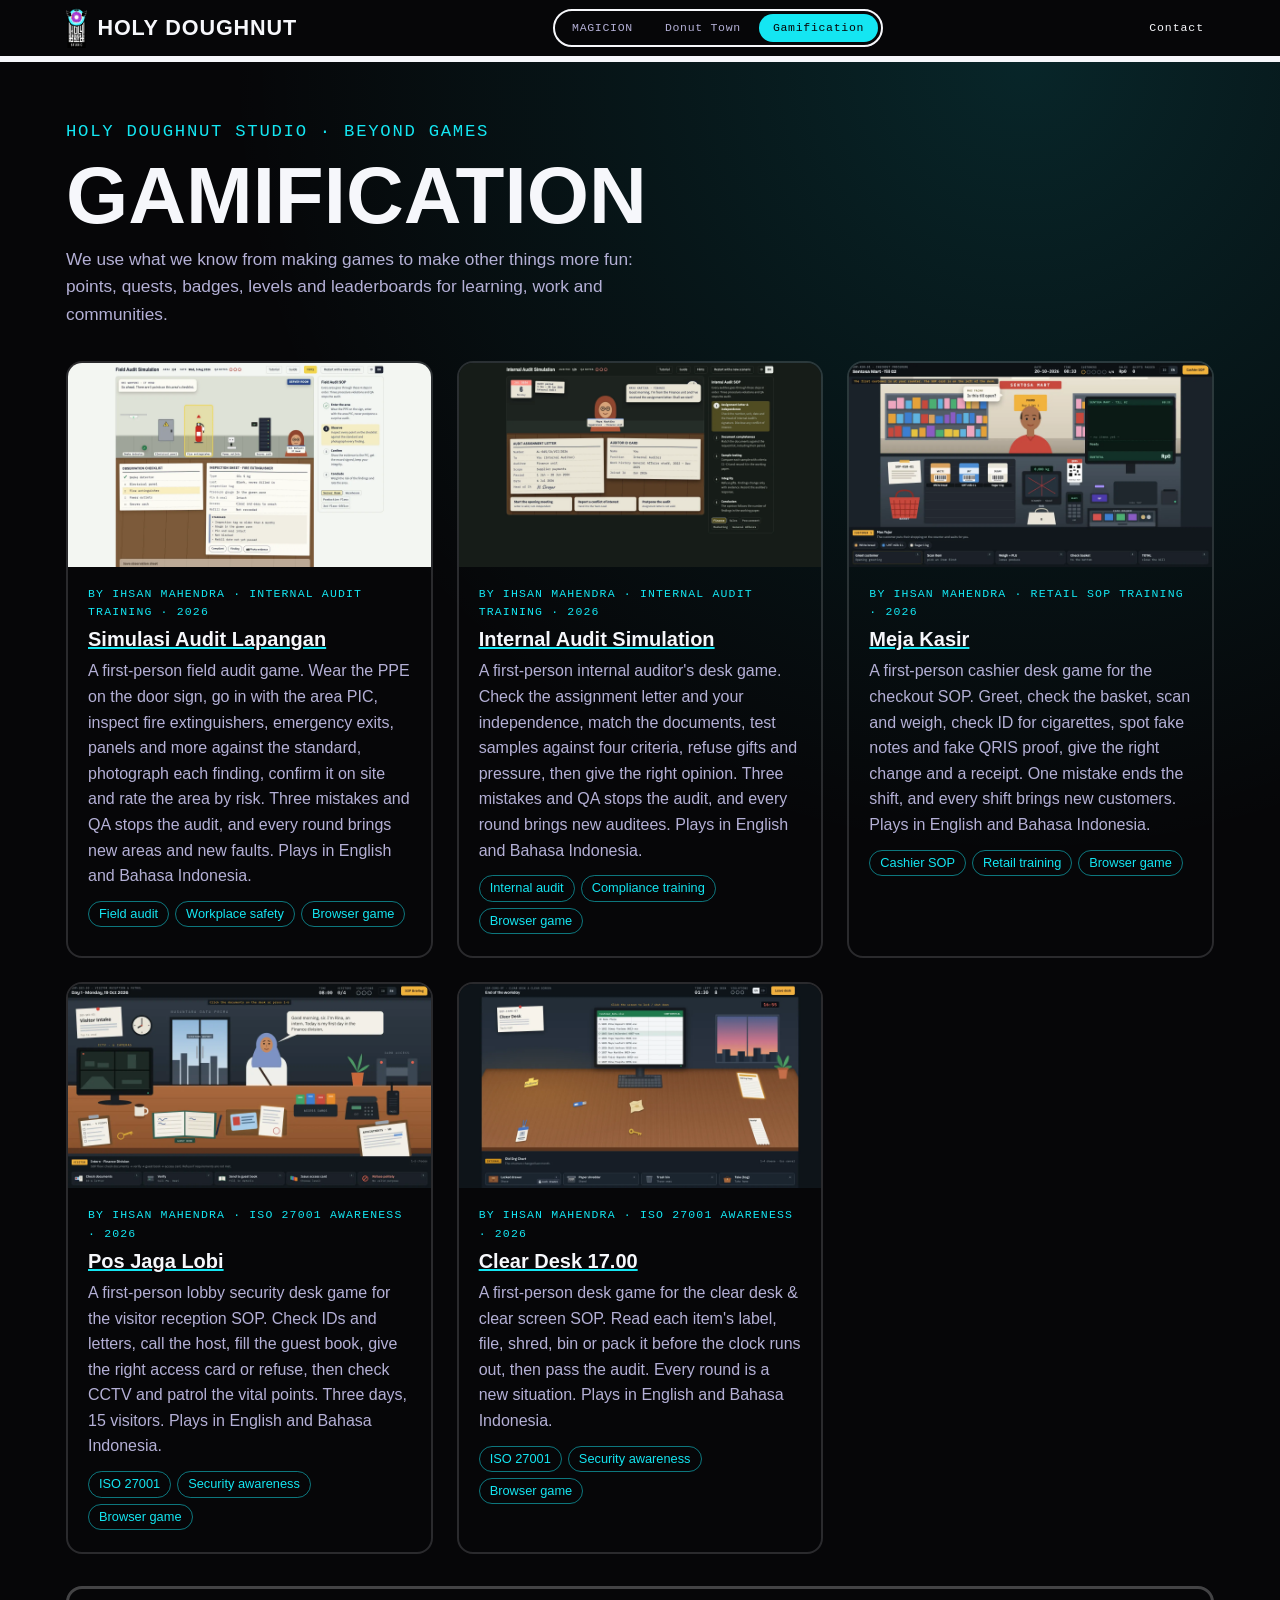
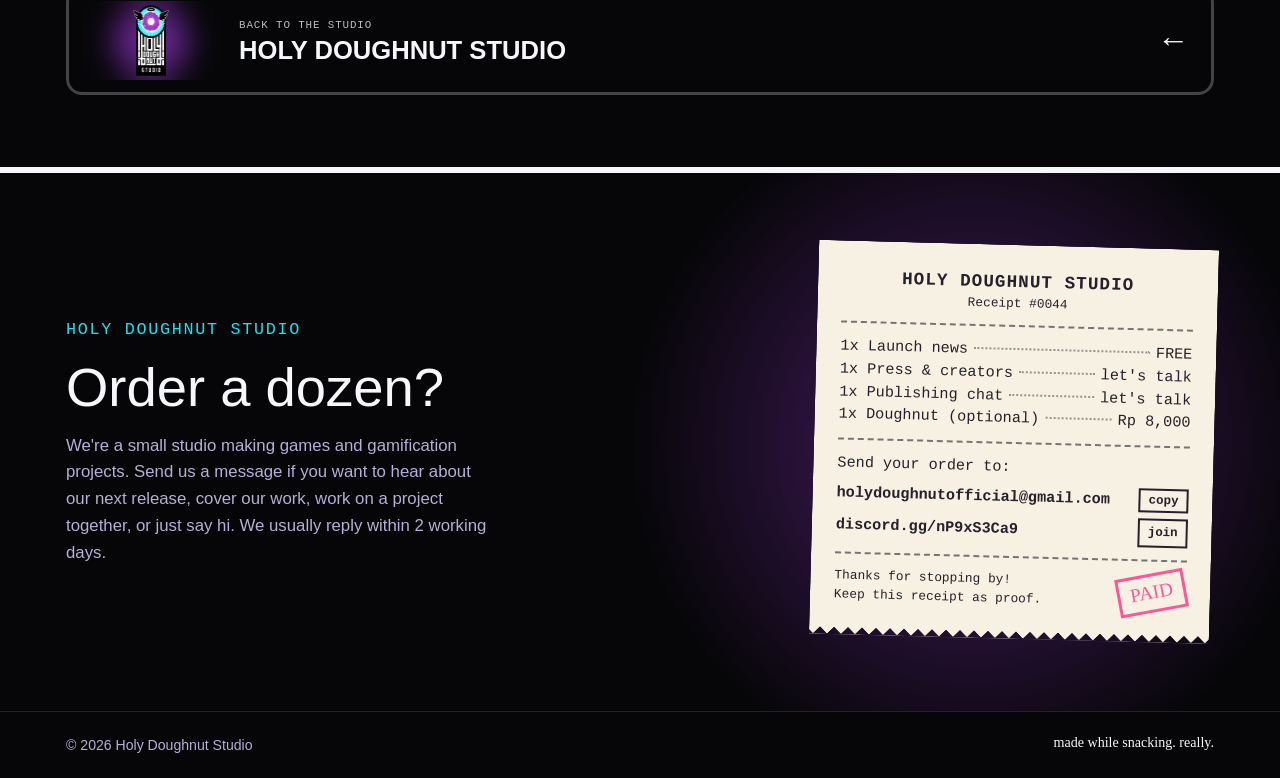
==== commit dcc0c599: "Protect Simulasi Audit Lapangan with obfuscation and a domain lock Co-Authored-By: Claude Opus 5.5 <" ====
--- a/audit-lapangan/index.html
+++ b/audit-lapangan/index.html
@@ -258,657 +258,6 @@
 <div id="tour"></div>
 <div id="guide"></div>
 
-<script>
-(function(){
-const rnd=n=>Math.floor(Math.random()*n), pick=a=>a[rnd(a.length)], chance=p=>Math.random()<p;
-const shuffle=a=>{a=a.slice();for(let i=a.length-1;i>0;i--){const j=rnd(i+1);[a[i],a[j]]=[a[j],a[i]]}return a};
-const esc=s=>String(s).replace(/[&<>"]/g,c=>({'&':'&amp;','<':'&lt;','>':'&gt;','"':'&quot;'}[c]));
-const N_AREA=4, MAX_QA=3;
-const store={get(k){try{return localStorage.getItem(k)}catch(e){return null}},set(k,v){try{localStorage.setItem(k,v)}catch(e){}}};
-let LANG=(location.hash==='#en'||location.hash==='#id')?location.hash.slice(1):(store.get('al-lang')==='en'?'en':'id');
-const tx=p=>Array.isArray(p)?p[LANG==='en'?1:0]:p;   // every bilingual value is an [id, en] pair
-
-/* ======================= WORLD DATA ======================= */
-const NAMES=[['Rina Hapsari','f'],['Budi Santoso','m'],['Dewi Lestari','f'],['Agus Prasetyo','m'],['Sri Wahyuni','f'],['Fajar Nugroho','m'],['Maya Kartika','f'],['Hendra Wijaya','m'],['Putri Ayu','f'],['Rudi Hartono','m'],['Lina Marlina','f'],['Yusuf Ramadhan','m'],['Nadia Safitri','f'],['Dimas Saputra','m']];
-const SKIN=['#f1c9a5','#d9a47a','#b97c55','#8d5a3b'], SHIRT=['#3b6ea8','#7a4d8c','#2f7d6b','#b0563a','#55606e','#9a7b2f'], HAIR=['#1b1512','#3a2618','#5b3a22'];
-
-const APD={
- helm:{n:['Helm','Hard hat'],i:'⛑'}, rompi:{n:['Rompi reflektif','Hi-vis vest'],i:'▲'}, sepatu:{n:['Sepatu safety','Safety shoes'],i:'▙'},
- kacamata:{n:['Kacamata safety','Safety glasses'],i:'◎'}, telinga:{n:['Pelindung telinga','Ear protection'],i:'◖'}, masker:{n:['Masker','Face mask'],i:'▭'},
- rambut:{n:['Penutup rambut','Hair net'],i:'◠'}, sarung:{n:['Sarung tangan','Gloves'],i:'✋'}
-};
-const APD_KEYS=Object.keys(APD);
-
-const AREAS={
- gudang:{n:['Gudang','Warehouse'],pic:['Kepala Gudang','Warehouse Head'],items:['apar','exit','rak','panel','p3k'],apd:['helm','sepatu','rompi']},
- dapur:{n:['Dapur Kantin','Canteen Kitchen'],pic:['Supervisor Kantin','Canteen Supervisor'],items:['apar','gas','kabel','p3k','exit'],apd:['rambut','masker']},
- server:{n:['Ruang Server','Server Room'],pic:['Kepala TI','IT Head'],items:['apar','server','panel','smoke','kabel'],apd:[]},
- produksi:{n:['Area Produksi','Production Floor'],pic:['Supervisor Produksi','Production Supervisor'],items:['apar','kimia','exit','panel','p3k'],apd:['helm','kacamata','telinga','sepatu']},
- kantor:{n:['Kantor Lantai 3','3rd Floor Office'],pic:['Koordinator Umum','General Affairs Lead'],items:['apar','exit','kabel','smoke','p3k'],apd:[]},
- genset:{n:['Ruang Genset','Generator Room'],pic:['Teknisi Utilitas','Utilities Technician'],items:['apar','panel','kimia','smoke','exit'],apd:['telinga','sepatu']}
-};
-const AREA_KEYS=Object.keys(AREAS);
-
-/* Months relative to today. ago(t,3) = three months before today, ago(t,-4) = four months after. */
-const ago=(t,n)=>{let y=t.y,m=t.m-n;while(m<1){m+=12;y--}while(m>12){m-=12;y++}return {y,m}};
-const my=d=>L().MON[d.m-1]+' '+d.y;
-
-/* Every inspection point: risk class, possible faults, what you see on its card, the standard, and why a fault matters.
-   r(p,f) returns the card rows as [label, value] pairs of [id, en]; values may also be plain strings. */
-const ITEMS={
- apar:{risk:'hi',n:['APAR','Fire extinguisher'],faults:['never','never','tag','gauge','seal','blocked','refill'],
-  make:(f,t,a)=>({co2:a==='server',insp:f==='never'?null:f==='tag'?ago(t,7+rnd(6)):ago(t,rnd(4)),refill:f==='refill'?ago(t,1+rnd(5)):ago(t,-(3+rnd(9)))}),
-  r:(p,f)=>[
-   [['Jenis','Type'],p.co2?['CO₂ 5 kg','CO₂ 5 kg']:['Serbuk kimia 6 kg','Dry powder 6 kg']],
-   [['Kartu pemeriksaan terakhir','Last inspection tag'],p.insp?my(p.insp):['Kosong, belum pernah diisi','Blank, never filled in']],
-   [['Jarum tekanan','Pressure gauge'],f==='gauge'?['Di zona merah','In the red zone']:['Di zona hijau','In the green zone']],
-   [['Pin & segel','Pin & seal'],f==='seal'?['Segel putus, pin hilang','Seal broken, pin missing']:['Utuh','Intact']],
-   [['Akses','Access'],f==='blocked'?['Terhalang tumpukan kardus','Blocked by stacked boxes']:['Bebas, mudah dijangkau','Clear and easy to reach']],
-   [['Jadwal isi ulang','Refill due'],p.insp?my(p.refill):['Tidak tercatat','Not recorded']]],
-  std:[['Kartu pemeriksaan paling lama 6 bulan lalu','Inspection tag no older than 6 months'],['Jarum di zona hijau','Gauge in the green zone'],['Pin & segel utuh','Pin and seal intact'],['Tidak terhalang','Not blocked'],['Jadwal isi ulang belum lewat','Refill date not yet passed']],
-  why:{never:['APAR tidak pernah diperiksa sejak dipasang. Tidak ada jaminan APAR berfungsi saat terjadi kebakaran.','The extinguisher has never been inspected since it was installed. Nothing guarantees it works in a fire.'],
-   tag:['Pemeriksaan terakhir sudah lebih dari 6 bulan lalu.','The last inspection was more than 6 months ago.'],
-   gauge:['Jarum di zona merah: tekanan tidak cukup untuk memadamkan api.','The gauge is in the red: not enough pressure to put out a fire.'],
-   seal:['Segel putus dan pin hilang: APAR mungkin sudah pernah dipakai atau bocor.','Broken seal and missing pin: it may have been used or be leaking.'],
-   blocked:['APAR terhalang: saat darurat, waktu terbuang untuk menjangkaunya.','The extinguisher is blocked: precious seconds are lost reaching it.'],
-   refill:['Jadwal isi ulang sudah lewat: bahan pemadam bisa menggumpal dan tidak keluar.','The refill date has passed: the agent can cake and fail to discharge.']}},
- p3k:{risk:'md',n:['Kotak P3K','First aid box'],faults:['empty','exp','log'],
-  make:(f,t)=>({log:f==='log'?ago(t,3+rnd(4)):ago(t,rnd(2)),exp:f==='exp'?ago(t,1+rnd(6)):ago(t,-(6+rnd(12)))}),
-  r:(p,f)=>[
-   [['Isi vs daftar isi','Contents vs list'],f==='empty'?['Plester dan kasa habis','Plasters and gauze used up']:['Lengkap','Complete']],
-   [['Kedaluwarsa terdekat','Earliest expiry'],my(p.exp)],
-   [['Pemeriksaan terakhir','Last check'],my(p.log)]],
-  std:[['Isi lengkap sesuai daftar','Contents complete per the list'],['Tidak ada isi yang kedaluwarsa','Nothing expired'],['Diperiksa setiap bulan (paling lama 1 bulan lalu)','Checked monthly (no older than 1 month)']],
-  why:{empty:['Isi P3K tidak lengkap: luka ringan tidak bisa ditangani segera.','The first aid box is incomplete: minor injuries cannot be treated right away.'],
-   exp:['Ada isi yang sudah kedaluwarsa.','Some contents have expired.'],
-   log:['P3K tidak diperiksa tiap bulan, jadi kekurangan isi tidak ketahuan.','The box is not checked monthly, so missing items go unnoticed.']}},
- exit:{risk:'hi',n:['Pintu darurat','Emergency exit'],faults:['blocked','blocked','locked','dark'],
-  make:()=>({}),
-  r:(p,f)=>[
-   [['Jalur ke pintu','Path to the door'],f==='blocked'?['Terhalang palet dan troli','Blocked by pallets and a trolley']:['Bebas, lebar ±1,2 m','Clear, about 1.2 m wide']],
-   [['Pintu','Door'],f==='locked'?['Digembok dari dalam','Padlocked from inside']:['Bisa dibuka dari dalam tanpa kunci','Opens from inside without a key']],
-   [['Lampu tanda EXIT','EXIT sign light'],f==='dark'?['Mati','Off']:['Menyala','Lit']]],
-  std:[['Jalur bebas hambatan','Path free of obstacles'],['Pintu bisa dibuka tanpa kunci','Door opens without a key'],['Lampu EXIT menyala','EXIT sign lit']],
-  why:{blocked:['Jalur evakuasi terhalang: saat kebakaran orang bisa terjebak.','The escape route is blocked: people can be trapped in a fire.'],
-   locked:['Pintu darurat digembok: tidak bisa dipakai saat evakuasi.','The emergency exit is padlocked: it cannot be used in an evacuation.'],
-   dark:['Lampu EXIT mati: pintu sulit ditemukan saat gelap atau berasap.','The EXIT sign is off: the door is hard to find in darkness or smoke.']}},
- panel:{risk:'hi',n:['Panel listrik','Electrical panel'],faults:['open','stacked','nosign'],
-  make:()=>({}),
-  r:(p,f)=>[
-   [['Pintu panel','Panel door'],f==='open'?['Terbuka, kabel terlihat','Open, wiring exposed']:['Tertutup dan terkunci','Closed and locked']],
-   [['Area depan panel','Space in front'],f==='stacked'?['Ada tumpukan barang 30 cm di depan','Goods stacked 30 cm in front']:['Bebas 1 meter','1 metre clear']],
-   [['Rambu bahaya listrik','Electrical hazard sign'],f==='nosign'?['Tidak ada','None']:['Terpasang','In place']]],
-  std:[['Pintu tertutup dan terkunci','Door closed and locked'],['Area depan bebas minimal 1 m','At least 1 m clear in front'],['Ada rambu bahaya listrik','Hazard sign in place']],
-  why:{open:['Panel terbuka: risiko tersengat listrik dan korsleting.','Open panel: risk of electric shock and short circuits.'],
-   stacked:['Barang di depan panel menghambat pemadaman saat korsleting dan bisa ikut terbakar.','Goods in front of the panel slow down a response to a fault and can catch fire.'],
-   nosign:['Tanpa rambu, orang tidak tahu ada bahaya listrik.','Without a sign, people are not warned of the electrical hazard.']}},
- kabel:{risk:'hi',n:['Stopkontak','Power outlets'],faults:['chain','tape'],
-  make:()=>({}),
-  r:(p,f)=>[
-   [['Sambungan','Connection'],f==='chain'?['3 terminal disambung berantai','3 power strips daisy-chained']:['1 terminal langsung ke stopkontak dinding','1 power strip into the wall socket']],
-   [['Kondisi kabel','Cable condition'],f==='tape'?['Terkelupas, dililit lakban','Insulation torn, wrapped in tape']:['Isolasi utuh','Insulation intact']],
-   [['Label SNI','SNI mark'],['Ada','Present']]],
-  std:[['Terminal tidak disambung berantai','No daisy-chained power strips'],['Isolasi kabel utuh','Cable insulation intact'],['Berlabel SNI','SNI marked']],
-  why:{chain:['Terminal berantai membebani satu stopkontak: penyebab umum kebakaran kantor.','Daisy-chained strips overload one socket: a common cause of office fires.'],
-   tape:['Kabel terkelupas yang hanya dililit lakban bisa memicu sengatan dan api.','Torn cable patched with tape can cause shocks and fire.']}},
- rak:{risk:'md',n:['Rak barang','Storage rack'],faults:['over','top','bent'],
-  make:f=>{const max=pick([300,500,800]);return {max,load:f==='over'?max+100+rnd(5)*50:max-100-rnd(3)*50}},
-  r:(p,f)=>[
-   [['Beban maks (label)','Max load (label)'],[`${p.max} kg per tingkat`,`${p.max} kg per level`]],
-   [['Beban tingkat terberat','Heaviest level load'],[`±${p.load} kg`,`about ${p.load} kg`]],
-   [['Barang berat','Heavy goods'],f==='top'?['Di tingkat paling atas','On the top level']:['Di tingkat bawah','On the bottom level']],
-   [['Tiang penyangga','Uprights'],f==='bent'?['Bengkok, baut lepas','Bent, bolts loose']:['Lurus, baut lengkap','Straight, all bolts in']]],
-  std:[['Beban tidak melebihi label','Load within the label'],['Barang berat di tingkat bawah','Heavy goods on the bottom level'],['Rak tidak rusak','Rack undamaged']],
-  why:{over:['Beban melebihi kapasitas: rak bisa roboh.','Load above capacity: the rack can collapse.'],
-   top:['Barang berat di atas membuat rak mudah terguling dan bisa jatuh menimpa orang.','Heavy goods on top make the rack top-heavy and can fall on someone.'],
-   bent:['Tiang bengkok dan baut lepas melemahkan rak.','Bent uprights and loose bolts weaken the rack.']}},
- smoke:{risk:'hi',n:['Detektor asap','Smoke detector'],faults:['off','covered','test'],
-  make:(f,t)=>({test:f==='test'?ago(t,13+rnd(8)):ago(t,1+rnd(9))}),
-  r:(p,f)=>[
-   [['Lampu indikator','Indicator light'],f==='off'?['Mati','Off']:['Berkedip hijau','Blinking green']],
-   [['Penutup','Cover'],f==='covered'?['Dibungkus plastik sisa renovasi','Wrapped in plastic left from renovation']:['Terbuka','Uncovered']],
-   [['Uji fungsi terakhir','Last function test'],my(p.test)]],
-  std:[['Lampu indikator menyala','Indicator light on'],['Tidak tertutup apa pun','Nothing covering it'],['Diuji paling lama 12 bulan lalu','Tested within the last 12 months']],
-  why:{off:['Detektor mati: kebakaran tidak terdeteksi dini.','The detector is dead: a fire would not be detected early.'],
-   covered:['Detektor terbungkus plastik tidak bisa mendeteksi asap.','A detector wrapped in plastic cannot sense smoke.'],
-   test:['Uji fungsi lebih dari 12 bulan lalu: tidak ada jaminan detektor bekerja.','Last tested more than 12 months ago: nothing shows it still works.']}},
- gas:{risk:'hi',n:['Tabung gas LPG','LPG cylinder'],faults:['hose','leak','lying'],
-  make:()=>({}),
-  r:(p,f)=>[
-   [['Selang & regulator','Hose & regulator'],f==='hose'?['Selang retak, tanpa klem','Hose cracked, no clamp']:['Berlabel SNI, terpasang klem','SNI marked, clamped']],
-   [['Tes air sabun','Soapy water test'],f==='leak'?['Muncul gelembung di sambungan','Bubbles at the joint']:['Tidak ada gelembung','No bubbles']],
-   [['Tabung cadangan','Spare cylinder'],f==='lying'?['Direbahkan di bawah kompor','Lying on its side under the stove']:['Berdiri tegak di area berventilasi','Upright in a ventilated spot']]],
-  std:[['Selang utuh dan berklem','Hose intact and clamped'],['Tidak ada kebocoran','No leaks'],['Tabung berdiri tegak di tempat berventilasi','Cylinders upright in a ventilated spot']],
-  why:{hose:['Selang retak tanpa klem bisa lepas dan membocorkan gas.','A cracked, unclamped hose can come loose and leak gas.'],
-   leak:['Ada kebocoran gas: risiko ledakan.','A gas leak: risk of explosion.'],
-   lying:['Tabung yang direbahkan dekat api berbahaya jika bocor.','A cylinder lying near the flame is dangerous if it leaks.']}},
- kimia:{risk:'md',n:['Bahan kimia','Chemicals'],faults:['nolabel','nosds','spill'],
-  make:()=>({}),
-  r:(p,f)=>[
-   [['Label wadah','Container label'],f==='nolabel'?['Satu jeriken tanpa label','One jerrycan with no label']:['Nama bahan & simbol bahaya','Substance name & hazard symbol']],
-   [['SDS (lembar data keselamatan)','SDS (safety data sheet)'],f==='nosds'?['Tidak ada di lokasi','Not on site']:['Tersedia di rak','On the shelf']],
-   [['Penyimpanan','Storage'],f==='spill'?['Langsung di lantai, ada bekas tumpahan','Straight on the floor, old spill marks']:['Di atas bak penampung tumpahan','On a spill tray']]],
-  std:[['Setiap wadah berlabel','Every container labelled'],['SDS tersedia di lokasi','SDS available on site'],['Disimpan di atas bak penampung','Stored on a spill tray']],
-  why:{nolabel:['Wadah tanpa label: orang bisa salah pakai atau salah menangani tumpahan.','An unlabelled container: people can misuse it or handle a spill wrongly.'],
-   nosds:['Tanpa SDS, pertolongan pertama dan penanganan tumpahan tidak bisa dilakukan dengan benar.','Without the SDS, first aid and spill response cannot be done properly.'],
-   spill:['Tumpahan tanpa bak penampung mencemari lantai dan saluran air.','Spills without a tray contaminate the floor and drains.']}},
- server:{risk:'md',n:['Rak server','Server rack'],faults:['hot','nolog','prop'],
-  make:f=>({temp:f==='hot'?29+rnd(4):20+rnd(5)}),
-  r:(p,f)=>[
-   [['Suhu ruangan','Room temperature'],p.temp+' °C'],
-   [['Log akses pintu','Door access log'],f==='nolog'?['Kosong 2 minggu terakhir','Blank for the last 2 weeks']:['Terisi dan diparaf','Filled in and initialled']],
-   [['Pintu ruang','Room door'],f==='prop'?['Diganjal kursi, terbuka','Propped open with a chair']:['Tertutup, akses kartu','Closed, card access']]],
-  std:[['Suhu 18–27 °C','Temperature 18–27 °C'],['Log akses terisi','Access log filled in'],['Pintu selalu tertutup','Door always closed']],
-  why:{hot:['Suhu di atas 27 °C: server bisa rusak atau mati mendadak.','Above 27 °C: servers can fail or shut down.'],
-   nolog:['Log akses kosong: tidak diketahui siapa saja yang masuk.','A blank access log: nobody knows who went in.'],
-   prop:['Pintu diganjal terbuka: orang tanpa izin bisa masuk.','The door is propped open: anyone can walk in.']}}
-};
-
-/* ======================= TEXT: BAHASA INDONESIA ======================= */
-const ID={
- title:'Simulasi Audit Lapangan', loc:'id-ID',
- MON:['Jan','Feb','Mar','Apr','Mei','Jun','Jul','Agu','Sep','Okt','Nov','Des'],
- DAY:['Minggu','Senin','Selasa','Rabu','Kamis','Jumat','Sabtu'],
- lbl:{area:'Area',date:'Tanggal',qa:'Catatan QA',qaAria:'Pelanggaran prosedur',tour:'Tutorial',guide:'Panduan',hint:'Petunjuk',restart:'Ulang dengan skenario baru',
-  sopH:'SOP Audit Lapangan',sopP:'Setiap area diperiksa dengan 4 langkah ini secara berurutan. Tiga pelanggaran prosedur membuat audit dihentikan QA.'},
- steps:[['Masuk area','Pakai APD sesuai rambu, masuk didampingi PIC, jangan menunda audit mendadak.'],['Observasi','Periksa setiap titik di checklist, bandingkan dengan standar, foto setiap temuan.'],['Konfirmasi','Tunjukkan bukti ke PIC, minta tanda tangan berita acara, jaga integritas.'],['Simpulan','Nilai risiko temuan dan beri rating area.']],
- stepNames:['Masuk area','Observasi','Konfirmasi','Simpulan'],
- risk:{hi:'Tinggi',md:'Sedang'},
- rates:['Memadai','Perlu perbaikan','Tidak memadai'],
- guard:'Satpam',
- ui:{
-  brief:{
-   say:{normal:(n,j,a)=>`Selamat pagi. Saya ${n}, ${j}. Silakan, ${a} siap diperiksa.`,
-    short:(n,j,a)=>`Selamat pagi. Saya ${n}, ${j}. Cuma sebentar kok, APD-nya nggak usah dipakai. Langsung masuk saja.`,
-    postpone:(n,j,a)=>`Wah, audit hari ini? Saya ${n}, ${j}. Area lagi berantakan. Bisa besok saja? Biar kami rapikan dulu.`,
-    absent:()=>`PIC area sedang rapat. Silakan masuk sendiri saja, pintunya tidak dikunci.`,
-    arrived:(n,j)=>`Maaf membuat menunggu. Saya ${n}, ${j}. Mari saya temani.`},
-   st:'Surat Tugas',stNo:'Nomor',stTo:'Kepada',stToV:'Kamu (Auditor Internal)',stArea:'Area',stType:'Jenis',stTypeV:'Audit lapangan K3 & aset, tanpa pemberitahuan',stDate:'Tanggal',stHead:'Kepala SPI',
-   rack:'Rak APD Auditor',rackNote:'Klik untuk memakai atau melepas APD. Cocokkan dengan rambu di pintu.',sign:'WAJIB APD',signNone:'Tidak ada APD khusus',
-   acts:[['go','Masuk dan mulai walk-through','Bersama PIC area'],['escort','Tunggu pendamping','Minta PIC atau penggantinya datang'],['postpone','Tunda audit','Kembali di hari lain']]},
-  walk:{say:n=>`Silakan diperiksa. Ada ${n} titik di checklist area ini.`,
-   cl:'Checklist Observasi',pick:'Klik titik di area atau di checklist untuk memeriksanya.',insp:'Lembar Inspeksi',std:'Standar',
-   ok:'Sesuai',bad:'Temuan',cam:'📷 Foto bukti',camOn:'📷 Foto tersimpan',photo:'Foto',left:n=>`${n} titik belum dinilai`,
-   save:'Simpan lembar observasi',ready:'Semua titik sudah dinilai',notReady:'Nilai semua titik dulu'},
-  conf:{
-   say:{none:'Sudah selesai? Temuannya apa saja?',
-    fix:it=>`Oh, ${it} itu ya? Saya beresin sekarang. Nah, sudah beres kan? Nggak usah dicatat ya.`,
-    refuse:'Saya nggak mau tanda tangan. Itu bukan tanggung jawab saya.',
-    gift:'Terima kasih sudah jauh-jauh ke sini. Ini ada nasi kotak dan voucher belanja Rp 300.000, buat Anda.'},
-   ba:'Berita Acara Observasi',baF:'Temuan',baNone:'Tidak ada temuan.',baPic:'Tanda tangan PIC',baPending:'belum',baPhoto:'foto',
-   desk:'Ditawarkan PIC',giftTxt:'Nasi kotak dan voucher belanja Rp 300.000 dalam amplop.',
-   acts:{none:[['sign','Tunjukkan foto, minta PIC tanda tangan','Temuan disepakati di lokasi'],['email','Kirim berita acara lewat email minggu depan','Biar cepat selesai'],['fixfirst','Minta PIC perbaiki dulu, baru dicatat','Supaya laporan bersih']],
-    fix:[['drop','Hapus temuan karena sudah beres','Masalahnya sudah tidak ada'],['keep','Tetap catat, tulis "sudah diperbaiki di tempat"','Kondisi saat ditemukan tetap temuan'],['wait','Tunggu, lalu ubah jadi Sesuai','Nilai kondisi akhir saja']],
-    refuse:[['drop','Hapus temuan yang ditolak','Supaya PIC mau tanda tangan'],['hold','Tahan laporan sampai PIC mau tanda tangan','Jangan terbitkan tanpa paraf'],['note','Catat penolakan PIC, temuan tetap','Bukti foto sudah cukup']],
-    gift:[['accept','Terima','Cuma makan siang, tidak memengaruhi'],['refuse','Tolak dengan sopan dan laporkan','Ke Unit Pengendalian Gratifikasi'],['later','Terima setelah laporan terbit','Supaya tidak memengaruhi audit']]}},
-  close:{say:'Jadi, hasilnya bagaimana?',sum:'Ringkasan Observasi',riskT:'Tabel Risiko',riskHi:'Tinggi: bisa langsung memicu kebakaran, ledakan, sengatan listrik, atau menghambat evakuasi',riskMd:'Sedang: lainnya',
-   items:'Titik',guide:'Panduan Rating',rows:[['Tidak ada temuan','Memadai'],['Hanya temuan risiko Sedang','Perlu perbaikan'],['Ada temuan risiko Tinggi','Tidak memadai']],count:n=>`Jumlah temuan: <b>${n}</b>`,
-   acts:[['r0','Memadai','Kondisi area baik'],['r1','Perlu perbaikan','Ada kelemahan terbatas'],['r2','Tidak memadai','Ada risiko serius']]},
-  vOk:'Sesuai prosedur',vBad:'Tidak sesuai prosedur · +1 catatan QA',next:'Lanjut',call:'Ke area berikutnya',results:'Lihat hasil',
-  endWin:'Audit lapangan selesai sesuai prosedur',endLose:'Audit dihentikan QA',endBig:(ok,n,qa)=>`${ok}/${n} area bersih · ${qa} catatan QA`,
-  endPWin:'Semua area sudah diperiksa. Laporan dikirim ke manajemen, dan setiap PIC menyusun rencana tindak lanjut dengan tenggat waktu.',
-  endPLose:'Tiga pelanggaran prosedur. Hasil audit lapangan ini tidak bisa dipakai dan harus diulang oleh auditor lain.',
-  again:'Main lagi dengan skenario baru',hintShow:'Tunjukkan di layar',hintFull:'Panduan lengkap langkah ini',
-  tNext:'Lanjut',tBack:'Kembali',tSkip:'Lewati',tStart:'Mulai audit',gHead:'Panduan Audit Lapangan',gClose:'Tutup',gCloseAria:'Tutup panduan'
- },
- hints:{
-  brief:['Langkah 1 · Masuk area','<ol><li>Lihat rambu <b>WAJIB APD</b> di samping pintu, lalu pakai semua APD itu dari rak (klik untuk memakai).</li><li>Audit lapangan wajib <b>didampingi PIC</b> area. Kalau PIC tidak ada, tunggu pendamping.</li><li>Audit lapangan dilakukan <b>tanpa pemberitahuan</b>. Permintaan "besok saja" bukan alasan untuk menunda.</li></ol>'],
-  walk:['Langkah 2 · Observasi','<p>Klik setiap titik di area. Bandingkan setiap baris di Lembar Inspeksi dengan <b>Standar</b> di bawahnya. Semua sesuai? Pilih <b>Sesuai</b>. Ada satu yang tidak? Pilih <b>Temuan</b> dan <b>ambil foto bukti</b>. Temuan tanpa foto tidak bisa dipertanggungjawabkan.</p>'],
-  conf:['Langkah 3 · Konfirmasi','<p>Temuan lapangan ditunjukkan ke PIC <b>saat itu juga</b> dan ditandatangani di berita acara. Temuan yang diperbaiki di tempat tetap dicatat. PIC menolak tanda tangan? Catat penolakannya, temuan tetap. Tolak semua hadiah.</p>'],
-  close:['Langkah 4 · Simpulan','<p>Lihat temuan di Ringkasan Observasi, cari kelas risikonya di Tabel Risiko, lalu pilih rating dari Panduan Rating. Rating mengikuti temuan yang kamu catat.</p>']
- },
- tour:[
-  {t:null,h:'Selamat datang, Auditor',b:'<p>Kamu <b>auditor internal</b> yang turun langsung ke lapangan. Hari ini kamu memeriksa 4 area perusahaan tanpa pemberitahuan, satu per satu.</p><p>Di setiap area, <b>PIC</b> (penanggung jawab area) menemanimu. Tugasmu: periksa area itu sesuai prosedur audit lapangan.</p>'},
-  {t:null,h:'Bagaimana audit lapangan bekerja',b:'<p>Audit dokumen memeriksa kertas. Audit lapangan memeriksa <b>kondisi nyata</b>: apakah APAR siap pakai, pintu darurat bisa dibuka, panel listrik aman.</p><ol><li><b>Masuk area</b> dengan APD dan pendamping.</li><li><b>Observasi</b> setiap titik dan bandingkan dengan standar.</li><li><b>Dokumentasi</b> dengan foto.</li><li><b>Konfirmasi</b> temuan dengan PIC di lokasi.</li><li><b>Simpulan</b> berdasarkan risiko.</li></ol>'},
-  {t:'#scene',h:'Area di depanmu',b:'<p>Ini pandanganmu. Di langkah 1 kamu berdiri di depan pintu area. Setelah masuk, setiap titik pemeriksaan bisa diklik.</p>'},
-  {t:'#papers',h:'Papan klipmu',b:'<p>Surat tugas, rak APD, checklist, dan lembar inspeksi muncul di sini. Putuskan berdasarkan <b>apa yang kamu lihat</b>, bukan kata PIC.</p>'},
-  {t:'#bar',h:'Pilih tindakan',b:'<p>Setiap tindakan langsung dinilai: sesuai prosedur atau tidak, beserta alasannya.</p>'},
-  {t:'.sop',h:'4 langkah SOP',b:'<p>Langkah yang sedang berjalan disorot kuning. Di bawahnya daftar area hari ini.</p>'},
-  {t:'#qa-stat',h:'Maksimal 2 kesalahan',b:'<p>Setiap tindakan yang melanggar prosedur menambah satu <b>Catatan QA</b>. Tiga catatan dan audit dihentikan: kamu kalah. Selesaikan keempat area dengan kurang dari 3 catatan untuk menang.</p>'},
-  {t:'#hint',h:'Petunjuk',b:'<p>Kotak ini menjelaskan apa yang harus dicek sekarang. Matikan lewat tombol <b>Petunjuk</b> kalau sudah paham. Standar lengkap ada di <b>Panduan</b>.</p>'}
- ],
- msg:{
-  brief_ok:a=>`<p>APD sesuai rambu dan kamu masuk didampingi PIC. Walk-through dimulai.</p>${a.short?'<p>PIC bilang APD tidak perlu, tapi rambu area berlaku untuk semua orang, termasuk auditor.</p>':''}`,
-  brief_stay:()=>'<p>Audit lapangan sengaja dilakukan tanpa pemberitahuan supaya kondisi yang dilihat adalah kondisi sehari-hari. Menunda memberi waktu untuk menutupi masalah. Kamu tetap masuk bersama PIC.</p>',
-  apd_miss:a=>`<p>Kamu masuk tanpa ${apdList(a.miss)}. Rambu WAJIB APD berlaku untuk semua orang, termasuk auditor dan tamu${a.short?', walaupun PIC bilang tidak perlu':''}. Auditor yang melanggar aturan K3 kehilangan kredibilitas untuk menilai K3 orang lain.</p>`,
-  alone:()=>'<p>Audit lapangan harus didampingi PIC area. Tanpa pendamping, temuan tidak bisa langsung dikonfirmasi, kamu bisa masuk ke bagian berbahaya tanpa tahu risikonya, dan auditee bisa membantah temuanmu.</p>',
-  escort_ok:()=>'<p>Benar. Kamu meminta PIC atau penggantinya datang. Setelah pendamping tiba, kamu bisa masuk.</p>',
-  escort_false:()=>'<p>PIC sudah ada di depanmu. Menunggu pendamping lain hanya membuang waktu.</p>',
-  post_bad:()=>'<p>Audit lapangan tanpa pemberitahuan tidak boleh ditunda hanya karena area "berantakan". Justru itu kondisi yang harus dilihat. Area ini batal diperiksa.</p>',
-  post_false:()=>'<p>Tidak ada alasan sah untuk menunda: surat tugas berlaku hari ini. Area ini batal diperiksa.</p>',
-  walk_ok:a=>`<p>Lembar observasi benar. ${a.n?`${a.n} temuan tercatat lengkap dengan foto bukti.`:'Semua titik memenuhi standar.'}</p>`,
-  walk_bad:a=>`<p>Ada yang salah di lembar observasi:</p><ul>${a.wrong.map(w=>`<li><b>${tx(ITEMS[w.t].n)}</b>: ${w.truth?`seharusnya <b>Temuan</b>. ${tx(ITEMS[w.t].why[w.f])}`:'seharusnya <b>Sesuai</b>. Semua baris memenuhi standar. Temuan tanpa dasar merugikan auditee.'}</li>`).join('')}${a.nophoto.map(t=>`<li><b>${tx(ITEMS[t].n)}</b>: temuan tanpa foto bukti. Kondisi lapangan bisa berubah setelah kamu pergi, jadi temuan harus didukung foto.</li>`).join('')}</ul>`,
-  sign_ok:()=>'<p>Temuan ditunjukkan dengan foto dan disepakati PIC di lokasi. Berita acara ditandatangani kedua pihak.</p>',
-  sign_email:()=>'<p>Temuan lapangan harus dikonfirmasi saat itu juga. Seminggu kemudian kondisinya bisa sudah berubah dan PIC bisa membantah.</p>',
-  sign_fix:()=>'<p>Temuan dicatat sesuai kondisi saat ditemukan. Perbaikan dicatat sebagai tindak lanjut, bukan alasan untuk tidak mencatat.</p>',
-  fix_ok:()=>'<p>Benar. Kondisi saat ditemukan tetap temuan karena menunjukkan pengendalian sehari-hari tidak berjalan. Perbaikan di tempat dicatat sebagai tindak lanjut.</p>',
-  fix_bad:()=>'<p>Diperbaiki saat auditor datang tidak berarti pengendaliannya berjalan. Temuan tetap dicatat dengan keterangan "sudah diperbaiki di tempat".</p>',
-  ref_ok:()=>'<p>Benar. Penolakan PIC dicatat di berita acara. Temuan tetap karena didukung foto bukti, lalu dibahas di exit meeting.</p>',
-  ref_drop:()=>'<p>Temuan yang didukung bukti tidak dihapus hanya karena PIC menolak. Catat penolakannya.</p>',
-  ref_hold:()=>'<p>Laporan tidak boleh tersandera tanda tangan auditee. Catat penolakannya dan lanjutkan.</p>',
-  gift_ok:()=>'<p>Hadiah dari pihak yang diaudit adalah gratifikasi, sekecil apa pun dan kapan pun diterima. Tolak dengan sopan dan laporkan.</p>',
-  gift_bad:()=>'<p>Menerima hadiah dari auditee, sebelum atau sesudah laporan, merusak objektivitas. Seharusnya ditolak dan dilaporkan.</p>',
-  close_ok:a=>`<p>Rating <b>${L().rates[a.r]}</b> sesuai dengan temuan yang kamu catat. Exit meeting: PIC menyepakati temuan dan menyusun rencana perbaikan. Temuan risiko Tinggi diberi tenggat paling lama 7 hari.</p>`,
-  close_bad:a=>`<p>Dengan temuan yang kamu catat, ratingnya seharusnya <b>${L().rates[a.right]}</b>. ${a.right===2?'Satu temuan risiko Tinggi saja sudah cukup membuat area Tidak memadai, karena bisa langsung membahayakan orang.':a.right===1?'Semua temuanmu berisiko Sedang.':'Tidak ada temuan yang tercatat.'}</p>`
- }
-};
-
-/* ======================= TEXT: ENGLISH ======================= */
-const EN={
- title:'Field Audit Simulation', loc:'en-GB',
- MON:['Jan','Feb','Mar','Apr','May','Jun','Jul','Aug','Sep','Oct','Nov','Dec'],
- DAY:['Sun','Mon','Tue','Wed','Thu','Fri','Sat'],
- lbl:{area:'Area',date:'Date',qa:'QA notes',qaAria:'Procedure violations',tour:'Tutorial',guide:'Guide',hint:'Hints',restart:'Restart with a new scenario',
-  sopH:'Field Audit SOP',sopP:'Every area goes through these 4 steps in order. Three procedure violations and QA stops the audit.'},
- steps:[['Enter the area','Wear the PPE on the sign, enter with the area PIC, never postpone a surprise audit.'],['Observe','Inspect every point on the checklist against the standard and photograph every finding.'],['Confirm','Show the evidence to the PIC, get the record signed, keep your integrity.'],['Conclude','Weigh the risk of the findings and rate the area.']],
- stepNames:['Enter','Observe','Confirm','Conclude'],
- risk:{hi:'High',md:'Medium'},
- rates:['Satisfactory','Needs improvement','Unsatisfactory'],
- guard:'Security guard',
- ui:{
-  brief:{
-   say:{normal:(n,j,a)=>`Good morning. I'm ${n}, ${j}. Go ahead, the ${a} is ready for you.`,
-    short:(n,j,a)=>`Good morning. I'm ${n}, ${j}. It'll only take a minute, no need for the PPE. Just go in.`,
-    postpone:(n,j,a)=>`An audit today? I'm ${n}, ${j}. The place is a mess. Could you come back tomorrow? Let us tidy up first.`,
-    absent:()=>`The area PIC is in a meeting. Just go in on your own, the door isn't locked.`,
-    arrived:(n,j)=>`Sorry to keep you waiting. I'm ${n}, ${j}. I'll walk you through.`},
-   st:'Assignment Letter',stNo:'Number',stTo:'To',stToV:'You (Internal Auditor)',stArea:'Area',stType:'Type',stTypeV:'Unannounced field audit: safety & assets',stDate:'Date',stHead:'Head of Internal Audit',
-   rack:"Auditor's PPE Rack",rackNote:'Click to put on or take off PPE. Match it to the sign by the door.',sign:'PPE REQUIRED',signNone:'No special PPE',
-   acts:[['go','Go in and start the walk-through','With the area PIC'],['escort','Wait for an escort','Ask for the PIC or a stand-in'],['postpone','Postpone the audit','Come back another day']]},
-  walk:{say:n=>`Go ahead. There are ${n} points on this area's checklist.`,
-   cl:'Observation Checklist',pick:'Click a point in the area or on the checklist to inspect it.',insp:'Inspection Sheet',std:'Standard',
-   ok:'Compliant',bad:'Finding',cam:'📷 Photo evidence',camOn:'📷 Photo saved',photo:'Photo',left:n=>`${n} point${n===1?'':'s'} not rated yet`,
-   save:'Save observation sheet',ready:'Every point is rated',notReady:'Rate every point first'},
-  conf:{
-   say:{none:'All done? So what did you find?',
-    fix:it=>`Oh, the ${it}? I'll sort it out right now. There, all fixed. No need to write it down, right?`,
-    refuse:"I'm not signing that. It's not my responsibility.",
-    gift:"Thanks for coming all this way. Here's a boxed lunch and a Rp 300,000 shopping voucher for you."},
-   ba:'Observation Record',baF:'Findings',baNone:'No findings.',baPic:'PIC signature',baPending:'pending',baPhoto:'photo',
-   desk:'Offered by the PIC',giftTxt:'A boxed lunch and a Rp 300,000 shopping voucher in an envelope.',
-   acts:{none:[['sign','Show the photos and get the PIC to sign','Findings agreed on site'],['email','Email the record next week','Quicker for now'],['fixfirst','Have the PIC fix it first, then record it','Keeps the report clean']],
-    fix:[['drop','Drop the finding, it is fixed','The problem is gone'],['keep','Keep it, note "fixed on the spot"','The condition found is still a finding'],['wait','Wait, then change it to Compliant','Judge the final state only']],
-    refuse:[['drop','Drop the disputed finding','So the PIC will sign'],['hold','Hold the report until the PIC signs','Never issue without a signature'],['note','Record the refusal, keep the finding','The photo evidence is enough']],
-    gift:[['accept','Accept','Just lunch, it changes nothing'],['refuse','Politely refuse and report it','To the Ethics Officer'],['later','Accept after the report is out','So it cannot influence the audit']]}},
-  close:{say:'So, what is the verdict?',sum:'Observation Summary',riskT:'Risk Table',riskHi:'High: can directly cause a fire, explosion or electric shock, or block an evacuation',riskMd:'Medium: everything else',
-   items:'Points',guide:'Rating Guide',rows:[['No findings','Satisfactory'],['Only Medium-risk findings','Needs improvement'],['Any High-risk finding','Unsatisfactory']],count:n=>`Findings: <b>${n}</b>`,
-   acts:[['r0','Satisfactory','The area is in good shape'],['r1','Needs improvement','A limited weakness'],['r2','Unsatisfactory','A serious risk']]},
-  vOk:'Followed procedure',vBad:'Broke procedure · +1 QA note',next:'Continue',call:'Next area',results:'See results',
-  endWin:'Field audit completed by the book',endLose:'QA stopped the audit',endBig:(ok,n,qa)=>`${ok}/${n} clean areas · ${qa} QA note${qa===1?'':'s'}`,
-  endPWin:'Every area has been inspected. The report goes to management, and each PIC prepares a follow-up plan with deadlines.',
-  endPLose:'Three procedure violations. This field audit cannot be relied on and must be redone by another auditor.',
-  again:'Play again with a new scenario',hintShow:'Show me on screen',hintFull:'Full guide for this step',
-  tNext:'Next',tBack:'Back',tSkip:'Skip',tStart:'Start the audit',gHead:'Field Audit Guide',gClose:'Close',gCloseAria:'Close the guide'
- },
- hints:{
-  brief:['Step 1 · Enter the area','<ol><li>Read the <b>PPE REQUIRED</b> sign by the door and put on every item from the rack (click to wear it).</li><li>A field audit must be <b>escorted by the area PIC</b>. If the PIC is not there, wait for an escort.</li><li>Field audits are <b>unannounced</b>. "Come back tomorrow" is not a reason to postpone.</li></ol>'],
-  walk:['Step 2 · Observe','<p>Click every point in the area. Compare each line of the Inspection Sheet with the <b>Standard</b> below it. All fine? Choose <b>Compliant</b>. Anything off? Choose <b>Finding</b> and <b>take a photo</b>. A finding without a photo cannot be backed up.</p>'],
-  conf:['Step 3 · Confirm','<p>Field findings are shown to the PIC <b>on the spot</b> and signed on the observation record. A finding fixed on the spot is still recorded. The PIC refuses to sign? Record the refusal and keep the finding. Refuse every gift.</p>'],
-  close:['Step 4 · Conclude','<p>Check the findings in the Observation Summary, look up their risk class in the Risk Table, then pick the rating from the Rating Guide. The rating follows the findings you recorded.</p>']
- },
- tour:[
-  {t:null,h:'Welcome, Auditor',b:"<p>You are an <b>internal auditor</b> out in the field. Today you inspect 4 areas of the company without warning, one after another.</p><p>In each area the <b>PIC</b> (the person in charge) escorts you. Your job: inspect that area following the field audit procedure.</p>"},
-  {t:null,h:'How a field audit works',b:'<p>A document audit checks paper. A field audit checks <b>real conditions</b>: is the extinguisher ready, does the emergency exit open, is the electrical panel safe.</p><ol><li><b>Enter the area</b> with PPE and an escort.</li><li><b>Observe</b> each point against the standard.</li><li><b>Document</b> it with photos.</li><li><b>Confirm</b> findings with the PIC on site.</li><li><b>Conclude</b> based on risk.</li></ol>'},
-  {t:'#scene',h:'The area in front of you',b:"<p>This is your view. In step 1 you stand at the area's door. Once inside, every inspection point can be clicked.</p>"},
-  {t:'#papers',h:'Your clipboard',b:"<p>The assignment letter, PPE rack, checklist and inspection sheets show up here. Decide on <b>what you see</b>, not on what the PIC tells you.</p>"},
-  {t:'#bar',h:'Choose an action',b:'<p>Each action is judged right away: did it follow procedure, and why.</p>'},
-  {t:'.sop',h:'4 SOP steps',b:"<p>The current step is highlighted in yellow. Below it is today's list of areas.</p>"},
-  {t:'#qa-stat',h:'At most 2 mistakes',b:'<p>Every action that breaks procedure adds one <b>QA note</b>. Three notes and the audit is stopped: you lose. Finish all four areas with fewer than 3 notes to win.</p>'},
-  {t:'#hint',h:'Hints',b:'<p>This box explains what to check right now. Turn it off with the <b>Hints</b> button once you are comfortable. The full standards are in the <b>Guide</b>.</p>'}
- ],
- msg:{
-  brief_ok:a=>`<p>PPE matches the sign and you go in with the PIC. The walk-through begins.</p>${a.short?'<p>The PIC said PPE was not needed, but the area sign applies to everyone, auditors included.</p>':''}`,
-  brief_stay:()=>'<p>Field audits are unannounced on purpose so you see everyday conditions. Postponing gives time to cover problems up. You go in with the PIC anyway.</p>',
-  apd_miss:a=>`<p>You went in without ${apdList(a.miss)}. The PPE REQUIRED sign applies to everyone, auditors and visitors included${a.short?', even when the PIC says it is not needed':''}. An auditor who breaks safety rules loses the standing to judge anyone else's.</p>`,
-  alone:()=>'<p>A field audit must be escorted by the area PIC. Without one, findings cannot be confirmed on the spot, you may walk into hazards you do not know about, and the auditee can dispute your findings.</p>',
-  escort_ok:()=>'<p>Right. You ask for the PIC or a stand-in. Once your escort arrives, you can go in.</p>',
-  escort_false:()=>'<p>The PIC is standing right in front of you. Waiting for another escort only wastes time.</p>',
-  post_bad:()=>'<p>An unannounced field audit is not postponed just because the area is "a mess". That is exactly the condition you need to see. This area is not audited.</p>',
-  post_false:()=>'<p>There is no valid reason to postpone: the assignment letter is for today. This area is not audited.</p>',
-  walk_ok:a=>`<p>The observation sheet is right. ${a.n?`${a.n} finding${a.n===1?'':'s'} recorded, each with photo evidence.`:'Every point meets the standard.'}</p>`,
-  walk_bad:a=>`<p>Something is wrong on the observation sheet:</p><ul>${a.wrong.map(w=>`<li><b>${tx(ITEMS[w.t].n)}</b>: ${w.truth?`should be a <b>Finding</b>. ${tx(ITEMS[w.t].why[w.f])}`:'should be <b>Compliant</b>. Every line meets the standard. A finding without grounds is unfair to the auditee.'}</li>`).join('')}${a.nophoto.map(t=>`<li><b>${tx(ITEMS[t].n)}</b>: a finding with no photo. Conditions can change after you leave, so a finding needs photo evidence.</li>`).join('')}</ul>`,
-  sign_ok:()=>'<p>The findings are shown with photos and agreed with the PIC on site. Both sides sign the observation record.</p>',
-  sign_email:()=>'<p>Field findings must be confirmed on the spot. A week later the condition may have changed and the PIC can dispute it.</p>',
-  sign_fix:()=>'<p>A finding is recorded as it was found. The fix goes on record as follow-up, not as a reason to leave it out.</p>',
-  fix_ok:()=>'<p>Right. The condition as found is still a finding because it shows the everyday control failed. The on-the-spot fix is recorded as follow-up.</p>',
-  fix_bad:()=>"<p>Fixing it while the auditor watches does not mean the control works. The finding stays on record, noted as \"fixed on the spot\".</p>",
-  ref_ok:()=>"<p>Right. The PIC's refusal goes on the record. The finding stays because the photo backs it, and it is discussed at the closing meeting.</p>",
-  ref_drop:()=>'<p>A finding backed by evidence is not dropped because the PIC refuses to sign. Record the refusal.</p>',
-  ref_hold:()=>"<p>A report cannot be held hostage to the auditee's signature. Record the refusal and move on.</p>",
-  gift_ok:()=>'<p>A gift from the audited party is a conflict of interest, however small and whenever it is accepted. Politely refuse and report it.</p>',
-  gift_bad:()=>'<p>Accepting a gift from an auditee, before or after the report, compromises objectivity. It should be refused and reported.</p>',
-  close_ok:a=>`<p>The rating <b>${L().rates[a.r]}</b> matches the findings you recorded. Closing meeting: the PIC agrees the findings and plans the fixes. High-risk findings get a deadline of 7 days at most.</p>`,
-  close_bad:a=>`<p>Based on the findings you recorded, the rating should be <b>${L().rates[a.right]}</b>. ${a.right===2?'A single High-risk finding makes an area Unsatisfactory, because it can hurt someone directly.':a.right===1?'All your findings are Medium risk.':'You recorded no findings.'}</p>`
- }
-};
-const L=()=>LANG==='en'?EN:ID;
-const apdList=keys=>keys.map(k=>tx(APD[k].n).toLowerCase()).join(', ');
-
-/* ======================= GUIDE (built partly from ITEMS so it never drifts) ======================= */
-function itemTable(){
-  const h=LANG==='en'?['Point','Risk','Standard']:['Titik','Risiko','Standar'];
-  return `<table class="mx"><tr><th>${h[0]}</th><th>${h[1]}</th><th>${h[2]}</th></tr>${Object.values(ITEMS).map(it=>`<tr><td>${tx(it.n)}</td><td>${L().risk[it.risk]}</td><td><ul>${it.std.map(s=>`<li>${tx(s)}</li>`).join('')}</ul></td></tr>`).join('')}</table>`;
-}
-function apdTable(){
-  const h=LANG==='en'?['Area','Required PPE (base)']:['Area','APD wajib (dasar)'];
-  return `<table class="mx"><tr><th>${h[0]}</th><th>${h[1]}</th></tr>${Object.values(AREAS).map(a=>`<tr><td>${tx(a.n)}</td><td>${a.apd.length?a.apd.map(k=>tx(APD[k].n)).join(', '):tx(['Tidak ada','None'])}</td></tr>`).join('')}</table>`;
-}
-ID.guide=()=>[
- ['Alur audit lapangan',`<h3>Apa itu audit lapangan?</h3><p>Audit lapangan (<i>field audit</i> atau inspeksi) adalah bagian audit internal yang memeriksa <b>kondisi fisik</b> langsung di lokasi: peralatan keselamatan, jalur evakuasi, instalasi listrik, penyimpanan barang dan bahan kimia. Dokumen bisa bilang "APAR diperiksa rutin", tapi hanya kunjungan ke lapangan yang membuktikannya.</p>
-  <h3>Alur lengkap</h3><ol><li><b>Perencanaan.</b> SPI memilih area berisiko dan menyiapkan checklist.</li><li><b>Penugasan.</b> Kepala SPI menerbitkan surat tugas. Audit lapangan biasanya <b>tanpa pemberitahuan</b>.</li><li><b>Masuk area.</b> Auditor memakai APD sesuai rambu dan didampingi PIC.</li><li><b>Observasi &amp; dokumentasi.</b> Setiap titik dibandingkan dengan standar, temuan difoto.</li><li><b>Konfirmasi.</b> Temuan ditunjukkan ke PIC dan ditandatangani di berita acara.</li><li><b>Simpulan &amp; exit meeting.</b> Temuan dinilai risikonya, area diberi rating.</li><li><b>Tindak lanjut.</b> PIC memperbaiki sesuai tenggat; SPI memeriksa ulang.</li></ol><p>Game ini melatih langkah 3 sampai 6.</p>
-  <h3>Siapa saja yang terlibat</h3><dl><dt>Auditor (kamu)</dt><dd>Memeriksa kondisi nyata dan menyimpulkan berdasarkan bukti.</dd><dt>PIC area</dt><dd>Penanggung jawab area. Mendampingi, menjelaskan, dan menandatangani berita acara.</dd><dt>Kepala SPI</dt><dd>Menugaskan auditor.</dd><dt>QA</dt><dd>Memeriksa apakah auditor mengikuti prosedur. 3 catatan QA berarti audit dihentikan.</dd></dl>`],
- ['1 · Masuk area',`<h3>APD sesuai rambu</h3><p>Auditor tunduk pada aturan K3 area yang diperiksa, sama seperti karyawan dan tamu. Rambu WAJIB APD di setiap pintu bisa berbeda dari hari ke hari, jadi selalu baca rambunya.</p>${apdTable()}<h3>Didampingi PIC</h3><p>PIC tahu bahaya di areanya, bisa langsung menjelaskan kondisi, dan menjadi saksi temuan. Kalau PIC tidak ada, minta pendamping pengganti. Jangan masuk sendiri.</p><h3>Tanpa pemberitahuan</h3><p>Tujuan audit lapangan adalah melihat kondisi sehari-hari. Permintaan menunda supaya "dirapikan dulu" ditolak dengan sopan. Penundaan hanya untuk alasan sah, misalnya keadaan darurat di area.</p>`],
- ['2 · Observasi',`<h3>Cara kerja</h3><ol><li>Periksa <b>setiap</b> titik di checklist. Jangan melewatkan titik karena PIC bilang "sudah dicek".</li><li>Bandingkan setiap baris dengan standar. Satu baris tidak sesuai sudah cukup menjadi temuan.</li><li>Foto setiap temuan. Foto adalah bukti kondisi saat itu.</li><li>Jangan mencatat temuan tanpa dasar. Temuan yang salah merugikan auditee.</li></ol><h3>Standar setiap titik</h3>${itemTable()}`],
- ['3 · Konfirmasi',`<h3>Berita acara observasi</h3><p>Temuan ditunjukkan ke PIC dengan fotonya, lalu ditandatangani kedua pihak <b>di lokasi</b>. Ini mencegah bantahan di kemudian hari.</p><table class="mx"><tr><th>Situasi</th><th>Sikap benar</th></tr><tr><td>PIC langsung memperbaiki dan minta tidak dicatat</td><td>Tetap catat, beri keterangan "sudah diperbaiki di tempat"</td></tr><tr><td>PIC menolak tanda tangan</td><td>Catat penolakan di berita acara, temuan tetap</td></tr><tr><td>PIC menawarkan makanan, voucher, atau hadiah</td><td>Tolak dengan sopan dan laporkan ke Unit Pengendalian Gratifikasi</td></tr></table>`],
- ['4 · Simpulan',`<h3>Kelas risiko</h3><dl><dt>Tinggi</dt><dd>Bisa langsung memicu kebakaran, ledakan, sengatan listrik, atau menghambat evakuasi: APAR, pintu darurat, panel listrik, stopkontak, detektor asap, tabung gas.</dd><dt>Sedang</dt><dd>Lainnya: P3K, rak barang, bahan kimia, rak server.</dd></dl><h3>Rating area</h3><table class="mx"><tr><th>Temuan</th><th>Rating</th><th>Tenggat tindak lanjut</th></tr><tr><td>Tidak ada</td><td>Memadai</td><td>—</td></tr><tr><td>Hanya risiko Sedang</td><td>Perlu perbaikan</td><td>30 hari</td></tr><tr><td>Ada risiko Tinggi</td><td>Tidak memadai</td><td>7 hari</td></tr></table><h3>Isi temuan di laporan</h3><dl><dt>Kondisi</dt><dd>Apa yang dilihat (dengan foto).</dd><dt>Kriteria</dt><dd>Standar yang berlaku.</dd><dt>Akibat</dt><dd>Risikonya.</dd><dt>Rekomendasi</dt><dd>Perbaikan dan tenggatnya.</dd></dl>`]
-];
-EN.guide=()=>[
- ['Field audit flow',`<h3>What is a field audit?</h3><p>A field audit (or inspection) is the part of internal audit that checks <b>physical conditions</b> on site: safety equipment, escape routes, electrical installations, storage of goods and chemicals. A document can say "extinguishers are checked regularly", but only a visit proves it.</p>
-  <h3>The full flow</h3><ol><li><b>Planning.</b> Internal Audit picks risky areas and prepares a checklist.</li><li><b>Assignment.</b> The Head of Internal Audit issues an assignment letter. Field audits are usually <b>unannounced</b>.</li><li><b>Entering the area.</b> The auditor wears the PPE on the sign and is escorted by the PIC.</li><li><b>Observation &amp; documentation.</b> Every point is compared with the standard and findings are photographed.</li><li><b>Confirmation.</b> Findings are shown to the PIC and signed on an observation record.</li><li><b>Conclusion &amp; closing meeting.</b> Findings are weighed by risk and the area is rated.</li><li><b>Follow-up.</b> The PIC fixes the issues by the deadline; Internal Audit checks again.</li></ol><p>This game trains steps 3 to 6.</p>
-  <h3>Who is involved</h3><dl><dt>Auditor (you)</dt><dd>Checks real conditions and concludes on evidence.</dd><dt>Area PIC</dt><dd>The person in charge of the area. Escorts you, explains, and signs the record.</dd><dt>Head of Internal Audit</dt><dd>Assigns auditors.</dd><dt>QA</dt><dd>Checks that auditors follow procedure. 3 QA notes stop the audit.</dd></dl>`],
- ['1 · Entering',`<h3>PPE per the sign</h3><p>Auditors follow the safety rules of the area they inspect, like employees and visitors. The PPE REQUIRED sign at each door can change from day to day, so always read it.</p>${apdTable()}<h3>Escorted by the PIC</h3><p>The PIC knows the hazards of the area, can explain conditions on the spot and witnesses the findings. If the PIC is away, ask for a stand-in. Never go in alone.</p><h3>Unannounced</h3><p>A field audit aims to see everyday conditions. A request to postpone "so we can tidy up" is politely declined. Postpone only for a valid reason, such as an emergency in the area.</p>`],
- ['2 · Observing',`<h3>How to work</h3><ol><li>Inspect <b>every</b> point on the checklist. Don't skip one because the PIC says "it's been checked".</li><li>Compare each line with the standard. One line out of standard is enough for a finding.</li><li>Photograph every finding. The photo is evidence of the condition at that moment.</li><li>Don't record findings without grounds. A wrong finding is unfair to the auditee.</li></ol><h3>Standard for each point</h3>${itemTable()}`],
- ['3 · Confirming',`<h3>Observation record</h3><p>Findings are shown to the PIC with their photos and signed by both sides <b>on site</b>. This prevents disputes later.</p><table class="mx"><tr><th>Situation</th><th>Right response</th></tr><tr><td>The PIC fixes it on the spot and asks you not to record it</td><td>Record it anyway, noted "fixed on the spot"</td></tr><tr><td>The PIC refuses to sign</td><td>Record the refusal on the record; the finding stays</td></tr><tr><td>The PIC offers food, vouchers or gifts</td><td>Politely refuse and report it to the Ethics Officer</td></tr></table>`],
- ['4 · Concluding',`<h3>Risk classes</h3><dl><dt>High</dt><dd>Can directly cause a fire, explosion or electric shock, or block an evacuation: extinguishers, emergency exits, electrical panels, power outlets, smoke detectors, gas cylinders.</dd><dt>Medium</dt><dd>Everything else: first aid boxes, storage racks, chemicals, server racks.</dd></dl><h3>Area rating</h3><table class="mx"><tr><th>Findings</th><th>Rating</th><th>Follow-up deadline</th></tr><tr><td>None</td><td>Satisfactory</td><td>—</td></tr><tr><td>Medium risk only</td><td>Needs improvement</td><td>30 days</td></tr><tr><td>Any High risk</td><td>Unsatisfactory</td><td>7 days</td></tr></table><h3>What a finding contains</h3><dl><dt>Condition</dt><dd>What you saw (with a photo).</dd><dt>Criteria</dt><dd>The standard that applies.</dd><dt>Effect</dt><dd>The risk.</dd><dt>Recommendation</dt><dd>The fix and its deadline.</dd></dl>`]
-];
-
-/* ======================= SCENARIO ======================= */
-function makeArea(k,t,taken){
-  const A=AREAS[k];
-  let nm; do{nm=pick(NAMES)}while(taken.has(nm[0])); taken.add(nm[0]);
-  const items=A.items.map(type=>{const it=ITEMS[type], f=chance(.35)?pick(it.faults):null; return {t:type,f,p:it.make(f,t,k)};});
-  // most areas should have something to find; the extinguisher is the usual suspect
-  if(items.every(i=>!i.f)&&chance(.7)){ const i=chance(.5)?0:1+rnd(items.length-1), it=ITEMS[items[i].t]; items[i].f=pick(it.faults); items[i].p=it.make(items[i].f,t,k); }
-  const apd=A.apd.slice(); if(chance(.3)){ const extra=APD_KEYS.filter(x=>!apd.includes(x)); apd.push(pick(extra)); }
-  const scen=pick(['normal','normal','normal','short','postpone','absent']);
-  return {k,pic:{name:nm[0],look:{skin:pick(SKIN),shirt:pick(SHIRT),hair:pick(HAIR),hijab:nm[1]==='f'&&chance(.5),glasses:chance(.3)}},
-    guard:{skin:pick(SKIN),shirt:'#2b2f38',hair:pick(HAIR),hijab:false,glasses:false},
-    items:shuffle(items), apd, scen, ev:pick(['none','none','fix','refuse','gift','gift']), stN:String(rnd(80)+10).padStart(3,'0')};
-}
-function newRun(){
-  let today; do{ today={y:2026,m:pick([8,9,10]),d:1+rnd(28)}; }while([0,6].includes(new Date(today.y,today.m-1,today.d).getDay()));  // audits happen on working days
-  const taken=new Set();
-  const areas=shuffle(AREA_KEYS).slice(0,N_AREA).map(k=>makeArea(k,today,taken));
-  return {v:1,today,areas,idx:0,phase:'brief',qa:0,apd:[],escort:false,sel:-1,marks:[],photos:[],recorded:[],fb:null,log:[],results:[],over:null};
-}
-let S;
-const $=id=>document.getElementById(id);
-const area=()=>S.areas[S.idx];
-const aN=k=>tx(AREAS[k].n);
-const STEP_OF={brief:0,walk:1,conf:2,close:3};
-let HINT_ON=store.get('al-hints')!=='off';
-
-/* ======================= DRAWING ======================= */
-function personSVG(l,guard){
-  const back=l.hijab?`<path d="M50 94c0-38 22-60 50-60s50 22 50 60v30c0 16-12 26-26 28H76c-14-2-26-12-26-28z" fill="${l.shirt}"/><path d="M50 94c0-38 22-60 50-60s50 22 50 60v30c0 16-12 26-26 28H76c-14-2-26-12-26-28z" fill="rgba(0,0,0,.18)"/>`:'';
-  const face=l.hijab?`<ellipse cx="100" cy="100" rx="31" ry="38" fill="${l.skin}"/>`:`<ellipse cx="100" cy="96" rx="38" ry="44" fill="${l.skin}"/>`;
-  const hair=l.hijab?'':guard?`<path d="M58 70h84v-8c0-14-18-24-42-24s-42 10-42 24z" fill="#1f2430"/><rect x="54" y="66" width="92" height="8" rx="3" fill="#1f2430"/><circle cx="100" cy="54" r="6" fill="#d8b23a"/>`:`<path d="M60 84c0-28 18-44 40-44s40 16 40 44c-8-14-22-20-40-20s-32 6-40 20z" fill="${l.hair}"/>`;
-  const glasses=l.glasses?`<g fill="none" stroke="#222" stroke-width="2.5"><circle cx="88" cy="94" r="9"/><circle cx="112" cy="94" r="9"/><path d="M97 94h6"/></g>`:'';
-  return `<svg viewBox="0 0 200 200" width="100%" aria-hidden="true"><path d="M30 200c4-44 30-62 70-62s66 18 70 62z" fill="${l.shirt}"/><path d="M86 132h28v16c-6 6-22 6-28 0z" fill="${l.skin}"/>${back}${face}${hair}<circle cx="88" cy="94" r="3.2" fill="#222"/><circle cx="112" cy="94" r="3.2" fill="#222"/>${glasses}<path d="M90 116q10 7 20 0" fill="none" stroke="#6b3a2a" stroke-width="3" stroke-linecap="round"/></svg>`;
-}
-const BOXES=(x,y)=>`<g stroke="#7a5631" stroke-width="1.5"><rect x="${x}" y="${y}" width="34" height="26" fill="#c19160"/><rect x="${x+20}" y="${y+8}" width="30" height="18" fill="#b5844f"/><path d="M${x} ${y+8}h34" fill="none"/></g>`;
-/* Inspection points, drawn in a 100×140 box with the floor at y≈138. Some faults are visible, the rest only on the card. */
-const DRAW={
- apar:(f)=>`<path d="M42 14h16l-8 -12z" fill="#c8281e"/><rect x="38" y="42" width="24" height="62" rx="9" fill="#c8281e"/><rect x="42" y="32" width="16" height="12" rx="3" fill="#333"/><path d="M58 36q16 6 10 34" stroke="#222" stroke-width="3" fill="none"/><circle cx="50" cy="38" r="5" fill="#fff" stroke="#222"/><path d="M50 38l${f==='gauge'?'-3 -2':'3 -3'}" stroke="${f==='gauge'?'#c8281e':'#2f7a4c'}" stroke-width="2"/><rect x="42" y="66" width="16" height="16" fill="#fff"/>${f==='seal'?'':'<rect x="47" y="29" width="6" height="4" fill="#e8c93c"/>'}<rect x="62" y="48" width="10" height="14" fill="${f==='never'?'#ffffff':'#f4e7b0'}" stroke="#888" stroke-width=".8"/><rect x="34" y="104" width="32" height="4" fill="#555"/>${f==='blocked'?BOXES(20,106):''}`,
- p3k:(f)=>`<rect x="24" y="36" width="52" height="40" rx="3" fill="#fbfbf7" stroke="#2f7a4c" stroke-width="2"/><path d="M45 44h10v10h10v10H55v10H45V64H35V54h10z" fill="#2f7a4c"/><rect x="46" y="31" width="8" height="5" fill="#777"/>`,
- exit:(f)=>`<rect x="30" y="2" width="40" height="14" rx="2" fill="${f==='dark'?'#4a4f4a':'#1f8a4c'}"/><text x="50" y="12.5" text-anchor="middle" font-size="9" font-weight="700" font-family="sans-serif" fill="${f==='dark'?'#777':'#fff'}">EXIT</text><rect x="22" y="22" width="56" height="116" fill="#8a929b"/><rect x="26" y="26" width="48" height="112" fill="#b9c0c7"/><rect x="30" y="72" width="40" height="5" rx="2" fill="#555"/>${f==='locked'?'<path d="M44 82h12v10H44z" fill="#d9a520"/><path d="M46 82v-5a4 4 0 0 1 8 0v5" fill="none" stroke="#555" stroke-width="2"/><path d="M30 76l40 2" stroke="#555" stroke-width="2" stroke-dasharray="3 2"/>':''}${f==='blocked'?'<g><rect x="8" y="118" width="60" height="8" fill="#a77b4a"/><rect x="8" y="128" width="60" height="8" fill="#a77b4a"/><rect x="58" y="96" width="34" height="34" fill="#6d7680"/><circle cx="64" cy="134" r="4" fill="#222"/><circle cx="86" cy="134" r="4" fill="#222"/></g>':''}`,
- panel:(f)=>`<rect x="22" y="20" width="56" height="80" rx="2" fill="#9aa1a8" stroke="#6c737a" stroke-width="2"/>${f==='nosign'?'':'<path d="M50 28l10 17H40z" fill="#f3d54a" stroke="#222" stroke-width="1"/><path d="M51 32l-4 7h4l-2 5" stroke="#222" stroke-width="1.4" fill="none"/>'}${f==='open'?'<path d="M78 20l16 6v80l-16-6z" fill="#b8bec4" stroke="#6c737a"/><g stroke-width="2.5" fill="none"><path d="M30 56h40" stroke="#c8281e"/><path d="M30 66h40" stroke="#1d5fae"/><path d="M30 76h40" stroke="#222"/><path d="M30 86h40" stroke="#d9a520"/></g>':'<rect x="68" y="58" width="5" height="10" rx="1" fill="#333"/>'}${f==='stacked'?BOXES(18,112):''}`,
- kabel:(f)=>`<rect x="38" y="86" width="24" height="20" rx="3" fill="#eee" stroke="#999"/><circle cx="45" cy="96" r="2" fill="#555"/><circle cx="55" cy="96" r="2" fill="#555"/><path d="M50 106v16" stroke="#222" stroke-width="3"/>${f==='chain'?'<rect x="20" y="122" width="26" height="8" rx="2" fill="#f2f2f2" stroke="#888"/><path d="M46 126h6" stroke="#222" stroke-width="3"/><rect x="52" y="122" width="22" height="8" rx="2" fill="#f2f2f2" stroke="#888"/><path d="M74 126h4" stroke="#222" stroke-width="3"/><rect x="78" y="122" width="18" height="8" rx="2" fill="#f2f2f2" stroke="#888"/>':'<rect x="34" y="122" width="34" height="8" rx="2" fill="#f2f2f2" stroke="#888"/>'}${f==='tape'?'<rect x="47" y="110" width="6" height="7" fill="#111"/>':''}`,
- rak:(f)=>`<g stroke="#4f5a66" stroke-width="3">${f==='bent'?'<path d="M14 138q6 -60 -2 -118"/>':'<path d="M12 138V20"/>'}<path d="M88 138V20"/><path d="M12 50h76M12 ${f==='over'?'96q38 8 76 0':'94h76'}M12 136h76"/></g>${f==='top'?'<rect x="20" y="22" width="30" height="28" fill="#5a4630"/><rect x="52" y="26" width="30" height="24" fill="#5a4630"/>':'<rect x="22" y="34" width="22" height="16" fill="#d7b48a"/>'}<rect x="20" y="${f==='over'?66:76}" width="${f==='over'?66:40}" height="${f==='over'?28:18}" fill="#c19160"/>${f==='top'?'<rect x="24" y="118" width="24" height="18" fill="#d7b48a"/>':'<rect x="20" y="108" width="34" height="28" fill="#5a4630"/><rect x="56" y="112" width="28" height="24" fill="#5a4630"/>'}`,
- smoke:(f)=>`<rect x="0" y="0" width="100" height="4" fill="#bbb"/><path d="M34 4h32v6a16 6 0 0 1-32 0z" fill="#f3f3f0" stroke="#aaa"/><circle cx="50" cy="12" r="2.2" fill="${f==='off'?'#666':'#2fd36b'}"/>${f==='covered'?'<path d="M28 3c-4 10 0 18 22 20s26-10 22-20" fill="rgba(200,220,235,.55)" stroke="#9ab" stroke-width="1"/>':''}`,
- gas:(f)=>`<rect x="56" y="70" width="40" height="8" fill="#555"/><rect x="62" y="64" width="10" height="6" fill="#333"/><rect x="80" y="64" width="10" height="6" fill="#333"/><path d="M58 78v60M94 78v60" stroke="#666" stroke-width="3"/>${f==='lying'?'<rect x="10" y="118" width="46" height="18" rx="9" fill="#2a8fd6"/><rect x="2" y="122" width="8" height="10" fill="#555"/>':'<rect x="14" y="92" width="26" height="46" rx="10" fill="#2a8fd6"/><rect x="21" y="84" width="12" height="9" fill="#555"/>'}<path d="M${f==='lying'?'6 122':'27 84'}q20 -30 40 -10" stroke="${f==='hose'?'#a33':'#c46a2b'}" stroke-width="3" fill="none" ${f==='hose'?'stroke-dasharray="6 2"':''}/>${f==='leak'?'<g fill="none" stroke="#6ab" stroke-width="1.2"><circle cx="30" cy="80" r="3"/><circle cx="35" cy="75" r="2"/><circle cx="25" cy="74" r="2.5"/></g>':''}`,
- kimia:(f)=>`${f==='nosds'?'':'<rect x="70" y="36" width="20" height="26" fill="#f4e7b0" stroke="#999"/><text x="80" y="52" text-anchor="middle" font-size="7" font-weight="700" font-family="sans-serif" fill="#333">SDS</text>'}${f==='spill'?'<ellipse cx="44" cy="136" rx="40" ry="5" fill="#6b5a2f" opacity=".55"/>':'<rect x="8" y="128" width="80" height="10" fill="#7a828a"/>'}<rect x="12" y="78" width="30" height="${f==='spill'?60:50}" rx="4" fill="#1d5fae"/><rect x="50" y="88" width="30" height="${f==='spill'?50:40}" rx="4" fill="#e0e0d8"/><path d="M27 92l7 7-7 7-7-7z" fill="#f08a24" stroke="#222"/>${f==='nolabel'?'':'<path d="M65 100l6 6-6 6-6-6z" fill="#f08a24" stroke="#222"/>'}`,
- server:(f)=>`<rect x="4" y="30" width="22" height="16" rx="2" fill="#222"/><text x="15" y="41.5" text-anchor="middle" font-size="7" font-family="monospace" fill="${f==='hot'?'#ff6b5e':'#7fe08f'}">${'T'}</text><rect x="32" y="14" width="44" height="124" rx="2" fill="#1f2430"/>${[0,1,2,3,4,5,6,7].map(i=>`<rect x="36" y="${20+i*14}" width="36" height="10" fill="#2c3240"/><circle cx="66" cy="${25+i*14}" r="1.6" fill="${i%3?'#2fd36b':'#e8c93c'}"/>`).join('')}${f==='prop'?'<g stroke="#555" stroke-width="3" fill="none"><path d="M80 110h16v-28M80 110v28M96 110v28"/></g>':''}`
-};
-function itemSVG(it){
-  let s=DRAW[it.t](it.f);
-  if(it.t==='server') s=s.replace('>T<',`>${it.p.temp}°<`);
-  return `<svg viewBox="0 0 100 140" preserveAspectRatio="xMidYMax meet" aria-hidden="true">${s}</svg>`;
-}
-function doorSVG(a){
-  return `<svg viewBox="0 0 190 220" aria-hidden="true"><rect x="10" y="20" width="170" height="200" fill="#77808a"/><rect x="18" y="28" width="76" height="192" fill="#aeb6be"/><rect x="96" y="28" width="76" height="192" fill="#aeb6be"/><rect x="30" y="60" width="52" height="40" fill="#cfe1ee" opacity=".8"/><rect x="108" y="60" width="52" height="40" fill="#cfe1ee" opacity=".8"/><rect x="84" y="124" width="6" height="22" rx="2" fill="#444"/><rect x="100" y="124" width="6" height="22" rx="2" fill="#444"/><rect x="40" y="2" width="110" height="16" rx="2" fill="#1f2638"/><text x="95" y="13.5" text-anchor="middle" font-size="9.5" font-weight="700" font-family="sans-serif" fill="#fff">${esc(aN(a.k).toUpperCase())}</text></svg>`;
-}
-
-/* ======================= TOUR & GUIDE ENGINE ======================= */
-let tour=null, guideTab=-1;
-function openTour(){
-  const all=L().tour; const idx=all.map((x,i)=>i).filter(i=>!all[i].t||document.querySelector(all[i].t)); if(!idx.length) return;
-  closeGuide(); store.set('al-tour','seen'); tour={idx,i:0}; drawTour();
-}
-function closeTour(){ tour=null; $('tour').innerHTML=''; }
-function drawTour(){
-  const T=L().ui, st=L().tour[tour.idx[tour.i]], last=tour.i===tour.idx.length-1;
-  if(st.t==='#hint'&&!HINT_ON){HINT_ON=true;applyHint();}
-  const el=st.t?document.querySelector(st.t):null;
-  if(el) el.scrollIntoView({block:'center',behavior:'instant'});
-  const nav=`<div class="nav"><span class="count">${tour.i+1} / ${tour.idx.length}</span>${tour.i>0?`<button type="button" data-tour="prev">${T.tBack}</button>`:`<button type="button" data-tour="skip">${T.tSkip}</button>`}<button type="button" class="pri" data-tour="next">${last?T.tStart:T.tNext}</button></div>`;
-  $('tour').innerHTML=`<div class="tour" role="dialog" aria-modal="true" aria-labelledby="tour-h">${el?'<div class="spotl"></div>':'<div class="dim"></div>'}<div class="tip ${el?'':'center'}" tabindex="-1"><h3 id="tour-h">${st.h}</h3>${st.b}${nav}</div></div>`;
-  placeTour(); $('tour').querySelector('.tip').focus({preventScroll:true});
-}
-function placeTour(){
-  if(!tour) return; const st=L().tour[tour.idx[tour.i]]; if(!st.t) return;
-  const el=document.querySelector(st.t); if(!el) return; const r=el.getBoundingClientRect();
-  const sp=$('tour').querySelector('.spotl'), tip=$('tour').querySelector('.tip'); if(!sp||!tip) return;
-  const pad=6; Object.assign(sp.style,{left:(r.left-pad)+'px',top:(r.top-pad)+'px',width:(r.width+pad*2)+'px',height:(r.height+pad*2)+'px'});
-  const th=tip.offsetHeight, tw=tip.offsetWidth, vh=innerHeight, vw=innerWidth;
-  let top=r.bottom+14+th<vh?r.bottom+14:r.top-14-th>0?r.top-14-th:vh-th-16; top=Math.max(16,top);
-  tip.style.top=top+'px'; tip.style.left=Math.min(Math.max(16,(r.left+r.right)/2-tw/2),vw-tw-16)+'px';
-}
-function openGuide(i){
-  guideTab=i; const T=L().ui, G=L().guide();
-  const tabs=G.map(([t],j)=>`<button type="button" role="tab" aria-selected="${j===i}" data-gtab="${j}">${t}</button>`).join('');
-  $('guide').innerHTML=`<div class="gwrap" data-gclose="1"><div class="gcard" role="dialog" aria-modal="true" aria-labelledby="g-h"><div class="ghead"><h2 id="g-h">${T.gHead}</h2><button type="button" class="gx" data-gclose="1" aria-label="${T.gCloseAria}">${T.gClose}</button></div><div class="gtabs" role="tablist">${tabs}</div><div class="gbody" tabindex="-1">${G[i][1]}</div></div></div>`;
-  $('guide').querySelector('.gbody').focus({preventScroll:true});
-}
-function closeGuide(){ guideTab=-1; $('guide').innerHTML=''; }
-function applyHint(){$('hint').hidden=!HINT_ON;$('hint-btn').setAttribute('aria-pressed',String(HINT_ON));store.set('al-hints',HINT_ON?'on':'off')}
-
-/* ======================= RENDER ======================= */
-function applyStatic(){
-  const X=L(), B=X.lbl;
-  document.documentElement.lang=LANG; document.title=X.title;
-  $('t-h1').textContent=X.title; $('t-area').textContent=B.area; $('t-date').textContent=B.date; $('t-qa').textContent=B.qa; $('hud-qa').setAttribute('aria-label',B.qaAria);
-  $('tour-btn').textContent=B.tour; $('guide-btn').textContent=B.guide; $('hint-btn').textContent=B.hint; $('restart').textContent=B.restart;
-  $('t-sopH').textContent=B.sopH; $('t-sopP').textContent=B.sopP;
-  $('steps').innerHTML=X.steps.map(([b,t])=>`<li><span><b>${b}</b>${t}</span></li>`).join('');
-  document.querySelectorAll('[data-lang]').forEach(b=>b.setAttribute('aria-pressed',String(b.dataset.lang===LANG)));
-}
-function paper(title,body,cls='',key){return `<article class="paper ${cls}"${key?` data-k="${key}"`:''}><h3>${title}</h3>${body}</article>`}
-function row(k,v){return `<div class="row"><span>${k}</span><span>${v}</span></div>`}
-function act(id,label,sub,dis){return `<button class="act" type="button" data-act="${id}" ${dis?'disabled':''}>${label}<small>${sub}</small></button>`}
-const acts=list=>list.map(([id,l,s])=>act(id,l,s)).join('');
-
-function renderHud(){
-  const X=L(), t=S.today, dt=new Date(t.y,t.m-1,t.d);
-  $('hud-n').textContent=Math.min(S.idx+1,N_AREA)+'/'+N_AREA;
-  $('hud-date').textContent=`${X.DAY[dt.getDay()]}, ${t.d} ${X.MON[t.m-1]} ${t.y}`;
-  $('hud-qa').innerHTML=Array.from({length:MAX_QA},(_,i)=>`<i class="${i<S.qa?'on':''}"></i>`).join('');
-  const cur=STEP_OF[S.phase]??-1;
-  [...$('steps').children].forEach((li,i)=>{li.className=i===cur?'cur':i<cur?'done':''});
-  $('queue').innerHTML=S.areas.map((a,i)=>{const r=S.results[i];return `<i class="${i===S.idx&&!S.over?'now':r===true?'ok':r===false?'bad':''}">${esc(aN(a.k))}</i>`}).join('');
-}
-function picPresent(a){return !(a.scen==='absent'&&!S.escort)}
-function speaker(a){ return picPresent(a)?`${esc(a.pic.name)} · ${esc(tx(AREAS[a.k].pic))}`:L().guard; }
-function bubble(a,text){return `<div class="bubble" id="bubble"><small>${speaker(a)}</small>${text}</div>`}
-function personHTML(a){
-  if(picPresent(a)) return `<div class="person" id="person">${personSVG(a.pic.look)}<div class="badge"><b>${esc(a.pic.name)}</b><span>${esc(tx(AREAS[a.k].pic))}</span></div></div>`;
-  return `<div class="person" id="person">${personSVG(a.guard,true)}<div class="badge guard"><b>${L().guard}</b><span>Security</span></div></div>`;
-}
-
-function render(){
-  renderHud();
-  const X=L(), T=X.ui, a=area(), A=AREAS[a.k], pic=a.pic.name, job=tx(A.pic), an=aN(a.k);
-  let scene='', papers='', bar='';
-  const plate=`<div class="plate">${esc(an)}</div>`;
-  if(S.phase==='brief'){
-    const P=T.brief, sc=a.scen;
-    const line=!picPresent(a)?P.say.absent():a.scen==='absent'?P.say.arrived(pic,job):P.say[sc](pic,job,an);
-    const sign=`<div class="apd-sign" data-k="sign"><b>${P.sign}</b><ul>${a.apd.length?a.apd.map(k=>`<li><i>${APD[k].i}</i>${esc(tx(APD[k].n))}</li>`).join(''):`<li>${P.signNone}</li>`}</ul></div>`;
-    scene=`<div class="door">${doorSVG(a)}</div>${sign}${personHTML(a)}${bubble(a,esc(line))}`;
-    const t=S.today;
-    papers+=paper(P.st,row(P.stNo,`ST-${a.stN}/SPI/${['I','II','III','IV','V','VI','VII','VIII','IX','X','XI','XII'][t.m-1]}/${t.y}`)+row(P.stTo,P.stToV)+row(P.stArea,esc(an))+row(P.stType,P.stTypeV)+row(P.stDate,`${t.d} ${X.MON[t.m-1]} ${t.y}`)+row(P.stHead,'<span class="sig">H. Siregar</span>'),'tilt-l');
-    const chips=APD_KEYS.map(k=>`<button type="button" class="chip" data-apd="${k}" aria-pressed="${S.apd.includes(k)}">${APD[k].i} ${esc(tx(APD[k].n))}</button>`).join('');
-    papers+=paper(P.rack,`<p class="empty-note" style="margin:0">${P.rackNote}</p><div class="chips">${chips}</div>`,'tilt-r wide');
-    bar=acts(P.acts);
-  }
-  if(S.phase==='walk'){
-    const P=T.walk;
-    const spots=a.items.map((it,i)=>{const m=S.marks[i]; const st=m?`<span class="st ${m}">${m==='ok'?'✓':'!'}${m==='bad'&&S.photos[i]?' 📷':''}</span>`:'';
-      return `<button type="button" class="spot" data-spot="${i}" aria-pressed="${S.sel===i}" aria-label="${esc(tx(ITEMS[it.t].n))}">${st}${itemSVG(it)}<span class="tag">${esc(tx(ITEMS[it.t].n))}</span></button>`}).join('');
-    scene=`<div class="spots">${spots}</div>${personHTML(a)}${bubble(a,esc(P.say(a.items.length)))}`;
-    const cl=a.items.map((it,i)=>{const m=S.marks[i];return `<li class="${S.sel===i?'cur':''}"><button type="button" data-spot="${i}"><span class="mk ${m||''}">${m==='ok'?'✓':m==='bad'?'ⓧ':'□'}</span><span>${esc(tx(ITEMS[it.t].n))}</span>${m==='bad'&&S.photos[i]?`<small>📷 ${P.photo}</small>`:''}</button></li>`}).join('');
-    papers+=paper(P.cl,`<ul class="cl">${cl}</ul>`,'tilt-l');
-    if(S.sel>=0){
-      const i=S.sel, it=a.items[i], D=ITEMS[it.t];
-      const rows=D.r(it.p,it.f).map(([k,v])=>row(esc(tx(k)),esc(tx(v)))).join('');
-      papers+=paper(`${P.insp} · ${esc(tx(D.n))}`,rows+`<div class="std"><b>${P.std}</b><ul>${D.std.map(s=>`<li>• ${esc(tx(s))}</li>`).join('')}</ul></div>`+
-        `<div class="chips"><button type="button" class="chip okc" data-mark="${i}:ok" aria-pressed="${S.marks[i]==='ok'}">${P.ok}</button><button type="button" class="chip badc" data-mark="${i}:bad" aria-pressed="${S.marks[i]==='bad'}">${P.bad}</button><button type="button" class="chip cam" data-photo="${i}" aria-pressed="${!!S.photos[i]}">${S.photos[i]?P.camOn:P.cam}</button></div>`,'tilt-r wide','insp');
-    } else papers+=paper(P.insp,`<p class="empty-note">${P.pick}</p>`,'tilt-r wide','insp');
-    const left=a.items.filter((_,i)=>!S.marks[i]).length;
-    bar=act('save',P.save,left?P.left(left):P.ready,!!left);
-  }
-  if(S.phase==='conf'){
-    const P=T.conf, ev=a.ev, recs=S.recorded;
-    const fixIt=recs.length?tx(ITEMS[a.items[recs[0]].t].n).toLowerCase():'';
-    const line=ev==='fix'?P.say.fix(fixIt):P.say[ev];
-    scene=`<div class="spots">${a.items.map((it,i)=>`<div class="spot disabled">${S.marks[i]?`<span class="st ${S.marks[i]}">${S.marks[i]==='ok'?'✓':'!'}</span>`:''}${itemSVG(it)}<span class="tag">${esc(tx(ITEMS[it.t].n))}</span></div>`).join('')}</div>${personHTML(a)}${bubble(a,esc(line))}`;
-    const list=recs.length?`<ul>${recs.map(i=>`<li><span class="mk bad" style="color:var(--bad);font:700 1.1rem var(--f-hand)">ⓧ</span><span>${esc(tx(ITEMS[a.items[i].t].n))}${S.photos[i]?` · 📷 ${P.baPhoto}`:''}</span></li>`).join('')}</ul>`:`<p class="empty-note">${P.baNone}</p>`;
-    papers+=paper(P.ba,row(X.lbl.area,esc(an))+row('PIC',esc(pic))+`<p><b>${P.baF}</b></p>${list}`+row(P.baPic,`<span class="sig none">${P.baPending}</span>`),'tilt-l wide');
-    if(ev==='gift') papers+=paper(P.desk,`<p style="margin:0">${P.giftTxt}</p>`,'tilt-r');
-    bar=acts(P.acts[ev]);
-  }
-  if(S.phase==='close'){
-    const P=T.close;
-    scene=`<div class="spots">${a.items.map((it,i)=>`<div class="spot disabled"><span class="st ${S.marks[i]}">${S.marks[i]==='ok'?'✓':'!'}</span>${itemSVG(it)}<span class="tag">${esc(tx(ITEMS[it.t].n))}</span></div>`).join('')}</div>${personHTML(a)}${bubble(a,esc(P.say))}`;
-    const list=a.items.map((it,i)=>`<li><span style="font:700 1.1rem var(--f-hand);color:${S.marks[i]==='bad'?'var(--bad)':'var(--ok)'};min-width:22px">${S.marks[i]==='bad'?'ⓧ':'✓'}</span><span>${esc(tx(ITEMS[it.t].n))}</span></li>`).join('');
-    papers+=paper(P.sum,`<ul data-k="sum">${list}</ul><p>${P.count(S.recorded.length)}</p>`,'tilt-l');
-    const byRisk=r=>Object.keys(ITEMS).filter(k=>ITEMS[k].risk===r).map(k=>esc(tx(ITEMS[k].n))).join(', ');
-    papers+=paper(P.riskT,`<p style="margin:0"><b>${P.riskHi}</b></p><p>${P.items}: ${byRisk('hi')}</p><p><b>${P.riskMd}</b></p><p>${P.items}: ${byRisk('md')}</p>`,'');
-    papers+=paper(P.guide,P.rows.map(([x,y])=>row(x,y)).join(''),'tilt-r');
-    bar=acts(P.acts);
-  }
-  $('scene').className='scene '+S.phase; $('scene').innerHTML=plate+scene;
-  const H=X.hints[S.phase];
-  $('hint').hidden=!HINT_ON;
-  if(H) $('hint').innerHTML=`<b>${H[0]}</b>${H[1]}<div class="hint-acts"><button type="button" data-hint="guide">${T.hintFull}</button></div>`;
-  $('papers').innerHTML=papers;
-  $('bar').innerHTML=S.fb?verdictHTML():bar;
-  if(S.over) renderEnd(); else $('end').innerHTML='';
-}
-const msgHTML=(key,args)=>L().msg[key](args||{});
-function verdictHTML(){
-  const f=S.fb, T=L().ui;
-  return `<div class="verdict ${f.ok?'':'bad'}"><h4>${f.ok?T.vOk:T.vBad}</h4>${msgHTML(f.key,f.args)}</div><button class="next" type="button" data-act="next">${T[f.label||'next']}</button>`;
-}
-
-/* ======================= RULES ======================= */
-function fb(ok,key,args,then,label){
-  S.fb={ok,key,args,then,label};
-  if(!ok){ S.qa++; S.results[S.idx]=false; }
-  S.log.push({a:S.idx,step:STEP_OF[S.phase],ok,key,args});
-}
-function finishArea(){ if(S.results[S.idx]!==false) S.results[S.idx]=true; return 'leave'; }
-const lastLbl=()=>S.idx+1<N_AREA?'call':'results';
-function afterWalk(a){
-  if(a.ev==='gift') return 'conf';
-  return S.recorded.length?'conf':'close';
-}
-
-function decide(act){
-  const a=area();
-  if(S.phase==='brief'){
-    const needEscort=!picPresent(a);
-    if(act==='escort'){
-      if(needEscort){ S.escort=true; return fb(true,'escort_ok',{},'brief'); }
-      return fb(false,'escort_false',{},'brief');
-    }
-    if(act==='postpone') return fb(false,a.scen==='postpone'?'post_bad':'post_false',{},finishArea(),lastLbl());
-    // act === 'go'
-    if(needEscort){ S.escort=true; return fb(false,'alone',{},'walk'); }
-    const miss=a.apd.filter(k=>!S.apd.includes(k));
-    if(miss.length) return fb(false,'apd_miss',{miss:miss,short:a.scen==='short'},'walk');
-    return fb(true,a.scen==='postpone'?'brief_stay':'brief_ok',{short:a.scen==='short'},'walk');
-  }
-  if(S.phase==='walk'){
-    S.recorded=a.items.map((_,i)=>i).filter(i=>S.marks[i]==='bad');
-    const wrong=a.items.map((it,i)=>({t:it.t,f:it.f,truth:!!it.f,m:S.marks[i]})).filter(x=>(x.m==='bad')!==x.truth);
-    const nophoto=a.items.map((it,i)=>i).filter(i=>S.marks[i]==='bad'&&!S.photos[i]).map(i=>a.items[i].t);
-    const then=afterWalk(a);
-    if(!wrong.length&&!nophoto.length) return fb(true,'walk_ok',{n:S.recorded.length},then);
-    return fb(false,'walk_bad',{wrong,nophoto},then);
-  }
-  if(S.phase==='conf'){
-    const ev=a.ev;
-    if(ev==='gift') return act==='refuse'?fb(true,'gift_ok',{},'close'):fb(false,'gift_bad',{},'close');
-    if(ev==='fix') return act==='keep'?fb(true,'fix_ok',{},'close'):fb(false,'fix_bad',{},'close');
-    if(ev==='refuse') return act==='note'?fb(true,'ref_ok',{},'close'):fb(false,act==='drop'?'ref_drop':'ref_hold',{},'close');
-    return act==='sign'?fb(true,'sign_ok',{},'close'):fb(false,act==='email'?'sign_email':'sign_fix',{},'close');
-  }
-  if(S.phase==='close'){
-    const recs=S.recorded, right=!recs.length?0:recs.some(i=>ITEMS[a.items[i].t].risk==='hi')?2:1, r=+act.slice(1), end=finishArea();
-    return r===right?fb(true,'close_ok',{r},end,lastLbl()):fb(false,'close_bad',{right},end,lastLbl());
-  }
-}
-
-function next(){
-  const then=S.fb.then; S.fb=null;
-  if(S.qa>=MAX_QA){ S.over='lose'; render(); return; }
-  if(then==='leave'){
-    if(S.idx+1>=N_AREA){ S.over='win'; render(); return; }
-    const p=$('person'); if(p) p.classList.add('out');
-    $('bar').innerHTML='';
-    setTimeout(()=>{ S.idx++; S.phase='brief'; S.apd=[]; S.escort=false; S.sel=-1; S.marks=[]; S.photos=[]; S.recorded=[]; render(); },matchMedia('(prefers-reduced-motion: reduce)').matches?0:420);
-    return;
-  }
-  // events that only make sense when something was recorded fall back to a plain confirmation
-  if(then==='conf'){ const a=area(); if((a.ev==='fix'||a.ev==='refuse')&&!S.recorded.length) a.ev='none'; }
-  S.phase=then; render();
-}
-
-function renderEnd(){
-  const X=L(), T=X.ui, win=S.over==='win', okN=S.results.filter(r=>r===true).length;
-  const strip=h=>h.replace(/<[^>]+>/g,' ').replace(/\s+/g,' ').trim();
-  const items=S.log.map(l=>`<li><span class="${l.ok?'v':'x'}">${l.ok?'✓':'✗'} ${X.stepNames[l.step]}</span> · ${esc(aN(S.areas[l.a].k))}. ${esc(strip(msgHTML(l.key,l.args)))}</li>`).join('');
-  $('end').innerHTML=`<div class="end" role="dialog" aria-modal="true" aria-labelledby="end-h"><div class="card"><h2 id="end-h">${win?T.endWin:T.endLose}</h2><p class="big">${T.endBig(okN,N_AREA,S.qa)}</p><p>${win?T.endPWin:T.endPLose}</p><ol>${items}</ol><button class="next" type="button" data-act="restart">${T.again}</button></div></div>`;
-}
-
-function setLang(l){
-  if(l===LANG) return; LANG=l; store.set('al-lang',l);
-  applyStatic(); render(); applyHint();
-  if(tour) drawTour();
-  if(guideTab>=0) openGuide(guideTab);
-}
-
-/* ======================= EVENTS ======================= */
-document.addEventListener('click',e=>{
-  const lb=e.target.closest('[data-lang]'); if(lb){ setLang(lb.dataset.lang); return; }
-  const g=e.target.closest('[data-gtab],[data-gclose]');
-  if(g){ if(g.dataset.gtab!==undefined){ openGuide(+g.dataset.gtab); return; } if(e.target===g){ closeGuide(); return; } }
-  const h=e.target.closest('[data-hint]'); if(h){ openGuide((STEP_OF[S.phase]??-1)+1); return; }
-  const b=e.target.closest('[data-tour]');
-  if(b&&tour){ const t=b.dataset.tour;
-    if(t==='skip') return closeTour(); if(t==='prev'){tour.i--;return drawTour()}
-    if(tour.i===tour.idx.length-1) return closeTour(); tour.i++; return drawTour(); }
-  const t=e.target.closest('[data-act],[data-mark],[data-spot],[data-photo],[data-apd]'); if(!t) return;
-  if(t.dataset.act==='restart'){ S=newRun(); render(); return; }
-  if(t.dataset.act==='next'){ next(); return; }
-  if(S.fb||S.over) return;
-  if(t.dataset.apd){ const k=t.dataset.apd; S.apd=S.apd.includes(k)?S.apd.filter(x=>x!==k):S.apd.concat(k); render(); return; }
-  if(t.dataset.spot!==undefined){ S.sel=+t.dataset.spot; render(); return; }
-  if(t.dataset.mark){ const [i,k]=t.dataset.mark.split(':'); S.marks[+i]=k; render(); return; }
-  if(t.dataset.photo!==undefined){ const i=+t.dataset.photo; S.photos[i]=!S.photos[i]; render(); return; }
-  if(t.dataset.act){ decide(t.dataset.act); render(); }
-});
-document.addEventListener('keydown',e=>{ if(e.key!=='Escape') return; if(tour) closeTour(); else if(guideTab>=0) closeGuide(); });
-addEventListener('resize',placeTour); addEventListener('scroll',placeTour,{passive:true});
-$('restart').addEventListener('click',()=>{S=newRun();render()});
-$('tour-btn').addEventListener('click',openTour);
-$('guide-btn').addEventListener('click',()=>openGuide(0));
-$('hint-btn').addEventListener('click',()=>{HINT_ON=!HINT_ON;applyHint()});
-
-/* Straight into the game: no menu. The tour is one click away in the HUD. */
-S=newRun(); applyStatic(); render(); applyHint();
-})();
-</script>
+<script>(function(_0x53d6b7,_0xb01e92){const _0xf09883=_0x281e,_0x450a31=_0x53d6b7();while(!![]){try{const _0x2e67a3=-parseInt(_0xf09883(0x52c))/0x1*(parseInt(_0xf09883(0x17e))/0x2)+parseInt(_0xf09883(0x55b))/0x3+-parseInt(_0xf09883(0x2db))/0x4+parseInt(_0xf09883(0x360))/0x5+parseInt(_0xf09883(0x4a9))/0x6*(-parseInt(_0xf09883(0x259))/0x7)+parseInt(_0xf09883(0x461))/0x8+parseInt(_0xf09883(0x2e4))/0x9;if(_0x2e67a3===_0xb01e92)break;else _0x450a31['push'](_0x450a31['shift']());}catch(_0x450d4c){_0x450a31['push'](_0x450a31['shift']());}}}(_0x3416,0x85aed),(function(){const _0x1c9046=(function(){let _0x10a088=!![];return function(_0x3f376f,_0x42620c){const _0x5eb231=_0x10a088?function(){if(_0x42620c){const _0x2087cc=_0x42620c['apply'](_0x3f376f,arguments);return _0x42620c=null,_0x2087cc;}}:function(){};return _0x10a088=![],_0x5eb231;};}()),_0x3c7749=(function(){let _0x4e52b0=!![];return function(_0x3ad192,_0x3be35a){const _0x32d8fc=_0x4e52b0?function(){if(_0x3be35a){const _0x1333f1=_0x3be35a['apply'](_0x3ad192,arguments);return _0x3be35a=null,_0x1333f1;}}:function(){};return _0x4e52b0=![],_0x32d8fc;};}());(function(){const _0x4f380b=_0x281e,_0x384085=_0x1c9046(this,function(){const _0x1bbf3a=_0x281e;return _0x384085[_0x1bbf3a(0x44c)]()['search'](_0x1bbf3a(0x2c1))['toString']()['constructor'](_0x384085)[_0x1bbf3a(0x314)](_0x1bbf3a(0x2c1));});_0x384085();const _0x187743=_0x3c7749(this,function(){const _0x3d5775=_0x281e,_0x3b16c0=function(){const _0x40e554=_0x281e;let _0x1a5206;try{_0x1a5206=Function(_0x40e554(0x4a2)+_0x40e554(0x29e)+');')();}catch(_0x56bbc3){_0x1a5206=window;}return _0x1a5206;},_0x4e90ef=_0x3b16c0(),_0x22a368=new RegExp(_0x3d5775(0x2c9),'g'),_0x2cce97=_0x3d5775(0x2fc)[_0x3d5775(0x3a8)](_0x22a368,'')['split'](';');let _0x4e0b86,_0xa08897,_0x5af353,_0x2dded4;const _0x357f4b=function(_0x166511,_0x1d3477,_0x420403){const _0x52e3fe=_0x3d5775;if(_0x166511['length']!=_0x1d3477)return![];for(let _0x14c57e=0x0;_0x14c57e<_0x1d3477;_0x14c57e++){for(let _0x43d734=0x0;_0x43d734<_0x420403[_0x52e3fe(0x39a)];_0x43d734+=0x2){if(_0x14c57e==_0x420403[_0x43d734]&&_0x166511[_0x52e3fe(0x444)](_0x14c57e)!=_0x420403[_0x43d734+0x1])return![];}}return!![];},_0x318938=function(_0x3795a6,_0x217811,_0x3e4e94){return _0x357f4b(_0x217811,_0x3e4e94,_0x3795a6);},_0x169ab9=function(_0x283085,_0x415b16,_0x529462){return _0x318938(_0x415b16,_0x283085,_0x529462);},_0xe90c57=function(_0x57c525,_0x33e2ae,_0x41c914){return _0x169ab9(_0x33e2ae,_0x41c914,_0x57c525);};for(let _0x524ed2 in _0x4e90ef){if(_0x357f4b(_0x524ed2,0x8,[0x7,0x74,0x5,0x65,0x3,0x75,0x0,0x64])){_0x4e0b86=_0x524ed2;break;}}for(let _0x31e7e6 in _0x4e90ef[_0x4e0b86]){if(_0xe90c57(0x6,_0x31e7e6,[0x5,0x6e,0x0,0x64])){_0xa08897=_0x31e7e6;break;}}for(let _0x472e73 in _0x4e90ef[_0x4e0b86]){if(_0x169ab9(_0x472e73,[0x7,0x6e,0x0,0x6c],0x8)){_0x5af353=_0x472e73;break;}}if(!('~'>_0xa08897))for(let _0x5a141e in _0x4e90ef[_0x4e0b86][_0x5af353]){if(_0x318938([0x7,0x65,0x0,0x68],_0x5a141e,0x8)){_0x2dded4=_0x5a141e;break;}}if(!_0x4e0b86||!_0x4e90ef[_0x4e0b86])return;const _0x538aa3=_0x4e90ef[_0x4e0b86][_0xa08897],_0x506eaf=!!_0x4e90ef[_0x4e0b86][_0x5af353]&&_0x4e90ef[_0x4e0b86][_0x5af353][_0x2dded4],_0x14aba8=_0x538aa3||_0x506eaf;if(!_0x14aba8)return;let _0x7087ac=![];for(let _0x5c90e6=0x0;_0x5c90e6<_0x2cce97[_0x3d5775(0x39a)];_0x5c90e6++){const _0xba2279=_0x2cce97[_0x5c90e6],_0xcb79c2=_0xba2279[0x0]===String[_0x3d5775(0x2f0)](0x2e)?_0xba2279['slice'](0x1):_0xba2279,_0x21be8f=_0x14aba8[_0x3d5775(0x39a)]-_0xcb79c2['length'],_0x4e66ae=_0x14aba8[_0x3d5775(0x33a)](_0xcb79c2,_0x21be8f),_0x55d225=_0x4e66ae!==-0x1&&_0x4e66ae===_0x21be8f;_0x55d225&&((_0x14aba8[_0x3d5775(0x39a)]==_0xba2279[_0x3d5775(0x39a)]||_0xba2279[_0x3d5775(0x33a)]('.')===0x0)&&(_0x7087ac=!![]));}if(!_0x7087ac){const _0x46b3a5=new RegExp(_0x3d5775(0x231),'g'),_0x55583b=_0x3d5775(0x1f7)[_0x3d5775(0x3a8)](_0x46b3a5,'');_0x4e90ef[_0x4e0b86][_0x5af353]=_0x55583b;}});_0x187743();var _0x57f050=[String[_0x4f380b(0x2f0)](0x68,0x6f,0x6c,0x65,0x2d,0x64,0x6f,0x6e,0x75,0x74,0x73,0x2e,0x67,0x69,0x74,0x68,0x75,0x62,0x2e,0x69,0x6f)];if(_0x57f050[_0x4f380b(0x33a)](location[_0x4f380b(0x4b6)])!==-0x1)return;var _0x15c95e=String[_0x4f380b(0x2f0)](0x68,0x74,0x74,0x70,0x73,0x3a,0x2f,0x2f,0x68,0x6f,0x6c,0x65,0x2d,0x64,0x6f,0x6e,0x75,0x74,0x73,0x2e,0x67,0x69,0x74,0x68,0x75,0x62,0x2e,0x69,0x6f,0x2f,0x4f,0x66,0x66,0x69,0x63,0x69,0x61,0x6c,0x2d,0x57,0x65,0x62,0x73,0x69,0x74,0x65,0x2f,0x23,0x67,0x61,0x6d,0x69,0x66,0x69,0x63,0x61,0x74,0x69,0x6f,0x6e);document[_0x4f380b(0x2ed)][_0x4f380b(0x4d2)]=String[_0x4f380b(0x2f0)](0x3c,0x64,0x69,0x76,0x20,0x73,0x74,0x79,0x6c,0x65,0x3d,0x22,0x70,0x6f,0x73,0x69,0x74,0x69,0x6f,0x6e,0x3a,0x66,0x69,0x78,0x65,0x64,0x3b,0x69,0x6e,0x73,0x65,0x74,0x3a,0x30,0x3b,0x64,0x69,0x73,0x70,0x6c,0x61,0x79,0x3a,0x67,0x72,0x69,0x64,0x3b,0x70,0x6c,0x61,0x63,0x65,0x2d,0x69,0x74,0x65,0x6d,0x73,0x3a,0x63,0x65,0x6e,0x74,0x65,0x72,0x3b,0x70,0x61,0x64,0x64,0x69,0x6e,0x67,0x3a,0x32,0x34,0x70,0x78,0x3b,0x62,0x61,0x63,0x6b,0x67,0x72,0x6f,0x75,0x6e,0x64,0x3a,0x23,0x31,0x32,0x30,0x61,0x32,0x65,0x3b,0x63,0x6f,0x6c,0x6f,0x72,0x3a,0x23,0x66,0x31,0x65,0x63,0x66,0x66,0x3b,0x66,0x6f,0x6e,0x74,0x3a,0x36,0x30,0x30,0x20,0x31,0x38,0x70,0x78,0x20,0x73,0x79,0x73,0x74,0x65,0x6d,0x2d,0x75,0x69,0x2c,0x73,0x61,0x6e,0x73,0x2d,0x73,0x65,0x72,0x69,0x66,0x3b,0x74,0x65,0x78,0x74,0x2d,0x61,0x6c,0x69,0x67,0x6e,0x3a,0x63,0x65,0x6e,0x74,0x65,0x72,0x22,0x3e,0x3c,0x64,0x69,0x76,0x3e,0x54,0x68,0x69,0x73,0x20,0x63,0x6f,0x70,0x79,0x20,0x6f,0x66,0x20,0x53,0x69,0x6d,0x75,0x6c,0x61,0x73,0x69,0x20,0x41,0x75,0x64,0x69,0x74,0x20,0x4c,0x61,0x70,0x61,0x6e,0x67,0x61,0x6e,0x20,0x69,0x73,0x20,0x6e,0x6f,0x74,0x20,0x6f,0x66,0x66,0x69,0x63,0x69,0x61,0x6c,0x2e,0x3c,0x62,0x72,0x3e,0x3c,0x62,0x72,0x3e,0x3c,0x61,0x20,0x73,0x74,0x79,0x6c,0x65,0x3d,0x22,0x63,0x6f,0x6c,0x6f,0x72,0x3a,0x23,0x66,0x66,0x64,0x31,0x36,0x36,0x22,0x20,0x74,0x61,0x72,0x67,0x65,0x74,0x3d,0x22,0x5f,0x74,0x6f,0x70,0x22,0x20,0x68,0x72,0x65,0x66,0x3d,0x22,0x68,0x74,0x74,0x70,0x73,0x3a,0x2f,0x2f,0x68,0x6f,0x6c,0x65,0x2d,0x64,0x6f,0x6e,0x75,0x74,0x73,0x2e,0x67,0x69,0x74,0x68,0x75,0x62,0x2e,0x69,0x6f,0x2f,0x4f,0x66,0x66,0x69,0x63,0x69,0x61,0x6c,0x2d,0x57,0x65,0x62,0x73,0x69,0x74,0x65,0x2f,0x23,0x67,0x61,0x6d,0x69,0x66,0x69,0x63,0x61,0x74,0x69,0x6f,0x6e,0x22,0x3e,0x50,0x6c,0x61,0x79,0x20,0x74,0x68,0x65,0x20,0x6f,0x66,0x66,0x69,0x63,0x69,0x61,0x6c,0x20,0x76,0x65,0x72,0x73,0x69,0x6f,0x6e,0x3c,0x2f,0x61,0x3e,0x3c,0x2f,0x64,0x69,0x76,0x3e,0x3c,0x2f,0x64,0x69,0x76,0x3e),setTimeout(function(){const _0x13742d=_0x4f380b;try{window[_0x13742d(0x242)][_0x13742d(0x302)][_0x13742d(0x3a8)](_0x15c95e);}catch(_0x4bab79){location[_0x13742d(0x3a8)](_0x15c95e);}},0x5dc);throw new Error(String[_0x4f380b(0x2f0)](0x4d));}()),(function(){const _0x156b1e=_0x281e,_0x44ceb2=_0x42f022=>Math['floor'](Math[_0x156b1e(0x3b8)]()*_0x42f022),_0xa84e11=_0x41dbc0=>_0x41dbc0[_0x44ceb2(_0x41dbc0[_0x156b1e(0x39a)])],_0x5cf856=_0x26dfae=>Math[_0x156b1e(0x3b8)]()<_0x26dfae,_0x1ca364=_0x2bfd81=>{const _0x5c6da8=_0x156b1e;_0x2bfd81=_0x2bfd81[_0x5c6da8(0x2ec)]();for(let _0x375eed=_0x2bfd81[_0x5c6da8(0x39a)]-0x1;_0x375eed>0x0;_0x375eed--){const _0x4e03c7=_0x44ceb2(_0x375eed+0x1);[_0x2bfd81[_0x375eed],_0x2bfd81[_0x4e03c7]]=[_0x2bfd81[_0x4e03c7],_0x2bfd81[_0x375eed]];}return _0x2bfd81;},_0x949471=_0x8cdcc=>String(_0x8cdcc)['replace'](/[&<>"]/g,_0x12a65d=>({'&':_0x156b1e(0x3cf),'<':_0x156b1e(0x2b8),'>':_0x156b1e(0x11b),'\x22':_0x156b1e(0x4ac)}[_0x12a65d])),_0x95de08=0x4,_0x11716e=0x3,_0x441788={'get'(_0x49cbd){const _0xa1949b=_0x156b1e;try{return localStorage[_0xa1949b(0x493)](_0x49cbd);}catch(_0x3077ea){return null;}},'set'(_0x548398,_0x3b9921){try{localStorage['setItem'](_0x548398,_0x3b9921);}catch(_0x6d6525){}}};let _0x44e0f2=location[_0x156b1e(0x20f)]===_0x156b1e(0x2de)||location[_0x156b1e(0x20f)]==='#id'?location[_0x156b1e(0x20f)]['slice'](0x1):_0x441788[_0x156b1e(0x28a)](_0x156b1e(0x380))==='en'?'en':'id';const _0x2c60c4=_0x537a55=>Array['isArray'](_0x537a55)?_0x537a55[_0x44e0f2==='en'?0x1:0x0]:_0x537a55,_0x40fee2=[[_0x156b1e(0x4ad),'f'],[_0x156b1e(0x221),'m'],[_0x156b1e(0x410),'f'],[_0x156b1e(0x123),'m'],[_0x156b1e(0x120),'f'],[_0x156b1e(0x45f),'m'],[_0x156b1e(0x3e6),'f'],[_0x156b1e(0x398),'m'],[_0x156b1e(0x4a1),'f'],[_0x156b1e(0x418),'m'],[_0x156b1e(0x33d),'f'],[_0x156b1e(0xfc),'m'],[_0x156b1e(0x450),'f'],[_0x156b1e(0x433),'m']],_0x62bdbe=['#f1c9a5',_0x156b1e(0x41a),_0x156b1e(0x13c),'#8d5a3b'],_0x542a0d=[_0x156b1e(0x3a7),_0x156b1e(0x4fd),'#2f7d6b','#b0563a',_0x156b1e(0x243),_0x156b1e(0x50d)],_0xb63eaa=['#1b1512',_0x156b1e(0x168),'#5b3a22'],_0x3bb829={'helm':{'n':['Helm',_0x156b1e(0x235)],'i':'⛑'},'rompi':{'n':[_0x156b1e(0x50f),_0x156b1e(0x3f5)],'i':'▲'},'sepatu':{'n':[_0x156b1e(0x32d),_0x156b1e(0x33f)],'i':'▙'},'kacamata':{'n':['Kacamata\x20safety',_0x156b1e(0x4ef)],'i':'◎'},'telinga':{'n':[_0x156b1e(0x3e2),'Ear\x20protection'],'i':'◖'},'masker':{'n':[_0x156b1e(0x4ab),_0x156b1e(0x3ad)],'i':'▭'},'rambut':{'n':[_0x156b1e(0x406),'Hair\x20net'],'i':'◠'},'sarung':{'n':[_0x156b1e(0x19f),_0x156b1e(0x31f)],'i':'✋'}},_0x319b05=Object[_0x156b1e(0x244)](_0x3bb829),_0x4ab41e={'gudang':{'n':[_0x156b1e(0x422),_0x156b1e(0x2da)],'pic':['Kepala\x20Gudang','Warehouse\x20Head'],'items':[_0x156b1e(0x1ef),'exit',_0x156b1e(0x3ca),_0x156b1e(0x4f4),'p3k'],'apd':[_0x156b1e(0x38a),_0x156b1e(0x112),'rompi']},'dapur':{'n':[_0x156b1e(0x369),_0x156b1e(0x27e)],'pic':[_0x156b1e(0x4c3),_0x156b1e(0x180)],'items':[_0x156b1e(0x1ef),_0x156b1e(0x392),'kabel',_0x156b1e(0x3d9),_0x156b1e(0x210)],'apd':[_0x156b1e(0x481),_0x156b1e(0x1cd)]},'server':{'n':[_0x156b1e(0x161),_0x156b1e(0x11d)],'pic':['Kepala\x20TI',_0x156b1e(0x43a)],'items':['apar',_0x156b1e(0x12a),_0x156b1e(0x4f4),'smoke',_0x156b1e(0x159)],'apd':[]},'produksi':{'n':[_0x156b1e(0x145),_0x156b1e(0x49e)],'pic':[_0x156b1e(0x2e5),_0x156b1e(0x278)],'items':[_0x156b1e(0x1ef),_0x156b1e(0x2ff),_0x156b1e(0x210),_0x156b1e(0x4f4),_0x156b1e(0x3d9)],'apd':[_0x156b1e(0x38a),_0x156b1e(0x1bd),'telinga',_0x156b1e(0x112)]},'kantor':{'n':[_0x156b1e(0x1f2),_0x156b1e(0x34c)],'pic':[_0x156b1e(0x101),_0x156b1e(0x4f9)],'items':[_0x156b1e(0x1ef),_0x156b1e(0x210),_0x156b1e(0x159),_0x156b1e(0x4d9),_0x156b1e(0x3d9)],'apd':[]},'genset':{'n':[_0x156b1e(0x1d3),_0x156b1e(0x430)],'pic':[_0x156b1e(0x2a9),_0x156b1e(0x539)],'items':['apar','panel',_0x156b1e(0x2ff),_0x156b1e(0x4d9),'exit'],'apd':[_0x156b1e(0x3dc),_0x156b1e(0x112)]}},_0x3cc2c6=Object[_0x156b1e(0x244)](_0x4ab41e),_0x2396a4=(_0x37ac06,_0x318248)=>{let _0xadcf84=_0x37ac06['y'],_0x297095=_0x37ac06['m']-_0x318248;while(_0x297095<0x1){_0x297095+=0xc,_0xadcf84--;}while(_0x297095>0xc){_0x297095-=0xc,_0xadcf84++;}return{'y':_0xadcf84,'m':_0x297095};},_0x1822b1=_0x49481d=>_0x330b0d()['MON'][_0x49481d['m']-0x1]+'\x20'+_0x49481d['y'],_0x2f37e2={'apar':{'risk':'hi','n':[_0x156b1e(0x4ff),_0x156b1e(0x412)],'faults':['never',_0x156b1e(0x2c2),_0x156b1e(0x381),'gauge',_0x156b1e(0x50a),_0x156b1e(0x483),_0x156b1e(0x557)],'make':(_0x598b07,_0x5c0ca2,_0xd880a9)=>({'co2':_0xd880a9===_0x156b1e(0x12a),'insp':_0x598b07===_0x156b1e(0x2c2)?null:_0x598b07===_0x156b1e(0x381)?_0x2396a4(_0x5c0ca2,0x7+_0x44ceb2(0x6)):_0x2396a4(_0x5c0ca2,_0x44ceb2(0x4)),'refill':_0x598b07==='refill'?_0x2396a4(_0x5c0ca2,0x1+_0x44ceb2(0x5)):_0x2396a4(_0x5c0ca2,-(0x3+_0x44ceb2(0x9)))}),'r':(_0x4a6072,_0x314d85)=>[[[_0x156b1e(0x2d3),_0x156b1e(0x4b1)],_0x4a6072[_0x156b1e(0x294)]?[_0x156b1e(0x320),_0x156b1e(0x320)]:[_0x156b1e(0x547),_0x156b1e(0x199)]],[[_0x156b1e(0x297),'Last\x20inspection\x20tag'],_0x4a6072[_0x156b1e(0x103)]?_0x1822b1(_0x4a6072[_0x156b1e(0x103)]):['Kosong,\x20belum\x20pernah\x20diisi',_0x156b1e(0x2b4)]],[[_0x156b1e(0x178),_0x156b1e(0x40b)],_0x314d85===_0x156b1e(0x4c5)?[_0x156b1e(0x291),_0x156b1e(0x1ea)]:[_0x156b1e(0x264),'In\x20the\x20green\x20zone']],[[_0x156b1e(0x17a),_0x156b1e(0x21d)],_0x314d85===_0x156b1e(0x50a)?[_0x156b1e(0x146),'Seal\x20broken,\x20pin\x20missing']:['Utuh',_0x156b1e(0x310)]],[[_0x156b1e(0x1b4),_0x156b1e(0x2b0)],_0x314d85==='blocked'?[_0x156b1e(0x383),_0x156b1e(0x29c)]:[_0x156b1e(0x28c),_0x156b1e(0x198)]],[[_0x156b1e(0x183),_0x156b1e(0x139)],_0x4a6072[_0x156b1e(0x103)]?_0x1822b1(_0x4a6072[_0x156b1e(0x557)]):[_0x156b1e(0x229),_0x156b1e(0x224)]]],'std':[[_0x156b1e(0x24c),'Inspection\x20tag\x20no\x20older\x20than\x206\x20months'],[_0x156b1e(0x49d),_0x156b1e(0x1a7)],['Pin\x20&\x20segel\x20utuh',_0x156b1e(0x18e)],[_0x156b1e(0x42e),_0x156b1e(0x282)],[_0x156b1e(0x40f),_0x156b1e(0x4ca)]],'why':{'never':[_0x156b1e(0x296),_0x156b1e(0x442)],'tag':[_0x156b1e(0x275),_0x156b1e(0x317)],'gauge':[_0x156b1e(0x4e3),_0x156b1e(0x30c)],'seal':[_0x156b1e(0x288),_0x156b1e(0x340)],'blocked':[_0x156b1e(0x4ec),_0x156b1e(0x49a)],'refill':[_0x156b1e(0x23c),_0x156b1e(0x1ff)]}},'p3k':{'risk':'md','n':[_0x156b1e(0x4c1),_0x156b1e(0x48d)],'faults':['empty',_0x156b1e(0x30e),_0x156b1e(0x1b5)],'make':(_0x5522d6,_0x1815fe)=>({'log':_0x5522d6===_0x156b1e(0x1b5)?_0x2396a4(_0x1815fe,0x3+_0x44ceb2(0x4)):_0x2396a4(_0x1815fe,_0x44ceb2(0x2)),'exp':_0x5522d6===_0x156b1e(0x30e)?_0x2396a4(_0x1815fe,0x1+_0x44ceb2(0x6)):_0x2396a4(_0x1815fe,-(0x6+_0x44ceb2(0xc)))}),'r':(_0x2c056c,_0x29fe78)=>[[[_0x156b1e(0x502),_0x156b1e(0x22d)],_0x29fe78===_0x156b1e(0x1a0)?[_0x156b1e(0x55f),_0x156b1e(0x3c8)]:[_0x156b1e(0x49c),_0x156b1e(0x239)]],[[_0x156b1e(0x175),'Earliest\x20expiry'],_0x1822b1(_0x2c056c[_0x156b1e(0x30e)])],[[_0x156b1e(0x501),_0x156b1e(0x4f2)],_0x1822b1(_0x2c056c[_0x156b1e(0x1b5)])]],'std':[[_0x156b1e(0x419),'Contents\x20complete\x20per\x20the\x20list'],[_0x156b1e(0x416),_0x156b1e(0x143)],['Diperiksa\x20setiap\x20bulan\x20(paling\x20lama\x201\x20bulan\x20lalu)','Checked\x20monthly\x20(no\x20older\x20than\x201\x20month)']],'why':{'empty':['Isi\x20P3K\x20tidak\x20lengkap:\x20luka\x20ringan\x20tidak\x20bisa\x20ditangani\x20segera.',_0x156b1e(0x1a8)],'exp':['Ada\x20isi\x20yang\x20sudah\x20kedaluwarsa.','Some\x20contents\x20have\x20expired.'],'log':[_0x156b1e(0x47e),_0x156b1e(0x54b)]}},'exit':{'risk':'hi','n':[_0x156b1e(0x45d),_0x156b1e(0x370)],'faults':[_0x156b1e(0x483),_0x156b1e(0x483),_0x156b1e(0x1d6),_0x156b1e(0x280)],'make':()=>({}),'r':(_0x4273eb,_0x3a8a59)=>[[[_0x156b1e(0x330),_0x156b1e(0x536)],_0x3a8a59===_0x156b1e(0x483)?['Terhalang\x20palet\x20dan\x20troli',_0x156b1e(0x475)]:[_0x156b1e(0x31b),'Clear,\x20about\x201.2\x20m\x20wide']],[['Pintu','Door'],_0x3a8a59===_0x156b1e(0x1d6)?[_0x156b1e(0x4d1),_0x156b1e(0x1e9)]:[_0x156b1e(0x4f0),_0x156b1e(0x2f4)]],[[_0x156b1e(0x51b),_0x156b1e(0x532)],_0x3a8a59===_0x156b1e(0x280)?['Mati',_0x156b1e(0x2bb)]:[_0x156b1e(0x1d7),'Lit']]],'std':[[_0x156b1e(0x141),_0x156b1e(0x535)],[_0x156b1e(0x1b3),_0x156b1e(0x1fe)],[_0x156b1e(0x3fd),_0x156b1e(0x116)]],'why':{'blocked':[_0x156b1e(0x21f),_0x156b1e(0x44a)],'locked':['Pintu\x20darurat\x20digembok:\x20tidak\x20bisa\x20dipakai\x20saat\x20evakuasi.',_0x156b1e(0x274)],'dark':[_0x156b1e(0x375),_0x156b1e(0x325)]}},'panel':{'risk':'hi','n':['Panel\x20listrik',_0x156b1e(0x22a)],'faults':['open','stacked','nosign'],'make':()=>({}),'r':(_0x19b5f4,_0x1fb3b2)=>[[[_0x156b1e(0x1aa),_0x156b1e(0x530)],_0x1fb3b2===_0x156b1e(0x543)?['Terbuka,\x20kabel\x20terlihat',_0x156b1e(0x22c)]:[_0x156b1e(0x3b3),_0x156b1e(0x185)]],[[_0x156b1e(0x2a6),_0x156b1e(0x313)],_0x1fb3b2===_0x156b1e(0x11f)?['Ada\x20tumpukan\x20barang\x2030\x20cm\x20di\x20depan',_0x156b1e(0x1cb)]:[_0x156b1e(0x53b),'1\x20metre\x20clear']],[[_0x156b1e(0x321),_0x156b1e(0x492)],_0x1fb3b2===_0x156b1e(0x191)?[_0x156b1e(0x300),'None']:[_0x156b1e(0x4c2),_0x156b1e(0x361)]]],'std':[[_0x156b1e(0x4ea),'Door\x20closed\x20and\x20locked'],[_0x156b1e(0x1c4),'At\x20least\x201\x20m\x20clear\x20in\x20front'],['Ada\x20rambu\x20bahaya\x20listrik',_0x156b1e(0x52e)]],'why':{'open':[_0x156b1e(0x270),_0x156b1e(0x1e6)],'stacked':[_0x156b1e(0x324),_0x156b1e(0x1ac)],'nosign':[_0x156b1e(0x34d),_0x156b1e(0x4bd)]}},'kabel':{'risk':'hi','n':[_0x156b1e(0x388),_0x156b1e(0x124)],'faults':[_0x156b1e(0x436),_0x156b1e(0x2e8)],'make':()=>({}),'r':(_0x56fee7,_0x731345)=>[[[_0x156b1e(0x209),_0x156b1e(0x4a7)],_0x731345===_0x156b1e(0x436)?['3\x20terminal\x20disambung\x20berantai',_0x156b1e(0x20e)]:['1\x20terminal\x20langsung\x20ke\x20stopkontak\x20dinding',_0x156b1e(0x480)]],[['Kondisi\x20kabel',_0x156b1e(0x357)],_0x731345===_0x156b1e(0x2e8)?[_0x156b1e(0x3d0),_0x156b1e(0x37a)]:[_0x156b1e(0x109),_0x156b1e(0x499)]],[[_0x156b1e(0x24d),_0x156b1e(0x1f0)],['Ada',_0x156b1e(0x3da)]]],'std':[[_0x156b1e(0x522),_0x156b1e(0x34e)],[_0x156b1e(0x546),_0x156b1e(0x15b)],['Berlabel\x20SNI',_0x156b1e(0x4e4)]],'why':{'chain':[_0x156b1e(0x394),'Daisy-chained\x20strips\x20overload\x20one\x20socket:\x20a\x20common\x20cause\x20of\x20office\x20fires.'],'tape':[_0x156b1e(0x439),_0x156b1e(0x260)]}},'rak':{'risk':'md','n':[_0x156b1e(0x359),'Storage\x20rack'],'faults':[_0x156b1e(0x268),'top','bent'],'make':_0x22ff15=>{const _0x4d6b57=_0x156b1e,_0x3f7948=_0xa84e11([0x12c,0x1f4,0x320]);return{'max':_0x3f7948,'load':_0x22ff15===_0x4d6b57(0x268)?_0x3f7948+0x64+_0x44ceb2(0x5)*0x32:_0x3f7948-0x64-_0x44ceb2(0x3)*0x32};},'r':(_0x4699a5,_0x5416d2)=>[[['Beban\x20maks\x20(label)',_0x156b1e(0x3e8)],[_0x4699a5[_0x156b1e(0x402)]+'\x20kg\x20per\x20tingkat',_0x4699a5[_0x156b1e(0x402)]+_0x156b1e(0x2f2)]],[[_0x156b1e(0x3aa),'Heaviest\x20level\x20load'],['±'+_0x4699a5[_0x156b1e(0x4c8)]+_0x156b1e(0x32c),_0x156b1e(0x215)+_0x4699a5[_0x156b1e(0x4c8)]+_0x156b1e(0x32c)]],[[_0x156b1e(0x386),_0x156b1e(0x147)],_0x5416d2===_0x156b1e(0x242)?[_0x156b1e(0x19d),_0x156b1e(0x385)]:[_0x156b1e(0x353),'On\x20the\x20bottom\x20level']],[[_0x156b1e(0x329),_0x156b1e(0x1e0)],_0x5416d2===_0x156b1e(0x1f5)?['Bengkok,\x20baut\x20lepas','Bent,\x20bolts\x20loose']:[_0x156b1e(0x564),_0x156b1e(0x508)]]],'std':[[_0x156b1e(0x3d6),_0x156b1e(0x524)],[_0x156b1e(0x32a),'Heavy\x20goods\x20on\x20the\x20bottom\x20level'],[_0x156b1e(0x443),'Rack\x20undamaged']],'why':{'over':['Beban\x20melebihi\x20kapasitas:\x20rak\x20bisa\x20roboh.',_0x156b1e(0x4cd)],'top':[_0x156b1e(0x4c9),'Heavy\x20goods\x20on\x20top\x20make\x20the\x20rack\x20top-heavy\x20and\x20can\x20fall\x20on\x20someone.'],'bent':[_0x156b1e(0x41f),_0x156b1e(0x2f8)]}},'smoke':{'risk':'hi','n':[_0x156b1e(0x4ce),_0x156b1e(0x1d0)],'faults':[_0x156b1e(0x100),'covered',_0x156b1e(0x4c6)],'make':(_0x276cd9,_0x150bf5)=>({'test':_0x276cd9===_0x156b1e(0x4c6)?_0x2396a4(_0x150bf5,0xd+_0x44ceb2(0x8)):_0x2396a4(_0x150bf5,0x1+_0x44ceb2(0x9))}),'r':(_0x176db4,_0x180f32)=>[[[_0x156b1e(0x319),_0x156b1e(0x4dd)],_0x180f32===_0x156b1e(0x100)?[_0x156b1e(0x341),_0x156b1e(0x2bb)]:[_0x156b1e(0x174),_0x156b1e(0x225)]],[[_0x156b1e(0x1ad),'Cover'],_0x180f32===_0x156b1e(0x4fe)?[_0x156b1e(0x1bf),'Wrapped\x20in\x20plastic\x20left\x20from\x20renovation']:['Terbuka','Uncovered']],[[_0x156b1e(0x2b5),_0x156b1e(0x233)],_0x1822b1(_0x176db4[_0x156b1e(0x4c6)])]],'std':[[_0x156b1e(0x24a),'Indicator\x20light\x20on'],[_0x156b1e(0x51a),'Nothing\x20covering\x20it'],[_0x156b1e(0x3de),_0x156b1e(0x3f9)]],'why':{'off':[_0x156b1e(0x1c3),'The\x20detector\x20is\x20dead:\x20a\x20fire\x20would\x20not\x20be\x20detected\x20early.'],'covered':[_0x156b1e(0x2fd),_0x156b1e(0x287)],'test':['Uji\x20fungsi\x20lebih\x20dari\x2012\x20bulan\x20lalu:\x20tidak\x20ada\x20jaminan\x20detektor\x20bekerja.',_0x156b1e(0x55a)]}},'gas':{'risk':'hi','n':[_0x156b1e(0x514),'LPG\x20cylinder'],'faults':['hose',_0x156b1e(0x4d4),_0x156b1e(0x459)],'make':()=>({}),'r':(_0x286a5e,_0x4992f8)=>[[[_0x156b1e(0x50c),_0x156b1e(0x3b6)],_0x4992f8==='hose'?[_0x156b1e(0x121),'Hose\x20cracked,\x20no\x20clamp']:[_0x156b1e(0x293),_0x156b1e(0x2bd)]],[[_0x156b1e(0x4a5),_0x156b1e(0x3d4)],_0x4992f8==='leak'?['Muncul\x20gelembung\x20di\x20sambungan','Bubbles\x20at\x20the\x20joint']:[_0x156b1e(0x1d8),_0x156b1e(0x3b0)]],[[_0x156b1e(0x391),_0x156b1e(0x119)],_0x4992f8===_0x156b1e(0x459)?[_0x156b1e(0x401),_0x156b1e(0x23a)]:[_0x156b1e(0x1de),_0x156b1e(0x37e)]]],'std':[[_0x156b1e(0x348),_0x156b1e(0x17c)],[_0x156b1e(0x177),_0x156b1e(0x42a)],['Tabung\x20berdiri\x20tegak\x20di\x20tempat\x20berventilasi','Cylinders\x20upright\x20in\x20a\x20ventilated\x20spot']],'why':{'hose':[_0x156b1e(0x363),_0x156b1e(0x438)],'leak':[_0x156b1e(0x218),_0x156b1e(0x2d1)],'lying':[_0x156b1e(0x4b4),'A\x20cylinder\x20lying\x20near\x20the\x20flame\x20is\x20dangerous\x20if\x20it\x20leaks.']}},'kimia':{'risk':'md','n':['Bahan\x20kimia',_0x156b1e(0x327)],'faults':[_0x156b1e(0x18d),_0x156b1e(0x202),_0x156b1e(0x19a)],'make':()=>({}),'r':(_0x27e04e,_0x4dc50f)=>[[[_0x156b1e(0x21b),_0x156b1e(0x2d0)],_0x4dc50f==='nolabel'?[_0x156b1e(0x26a),'One\x20jerrycan\x20with\x20no\x20label']:[_0x156b1e(0x3ae),_0x156b1e(0x3af)]],[[_0x156b1e(0x165),'SDS\x20(safety\x20data\x20sheet)'],_0x4dc50f===_0x156b1e(0x202)?[_0x156b1e(0x39f),_0x156b1e(0x18a)]:[_0x156b1e(0x22f),_0x156b1e(0x364)]],[['Penyimpanan',_0x156b1e(0x14f)],_0x4dc50f===_0x156b1e(0x19a)?[_0x156b1e(0x1f3),_0x156b1e(0x137)]:[_0x156b1e(0x45e),_0x156b1e(0x518)]]],'std':[[_0x156b1e(0x26e),_0x156b1e(0x474)],[_0x156b1e(0x515),_0x156b1e(0x4b2)],[_0x156b1e(0x1c5),_0x156b1e(0x1d5)]],'why':{'nolabel':['Wadah\x20tanpa\x20label:\x20orang\x20bisa\x20salah\x20pakai\x20atau\x20salah\x20menangani\x20tumpahan.','An\x20unlabelled\x20container:\x20people\x20can\x20misuse\x20it\x20or\x20handle\x20a\x20spill\x20wrongly.'],'nosds':[_0x156b1e(0x455),'Without\x20the\x20SDS,\x20first\x20aid\x20and\x20spill\x20response\x20cannot\x20be\x20done\x20properly.'],'spill':[_0x156b1e(0x30a),_0x156b1e(0x3e9)]}},'server':{'risk':'md','n':['Rak\x20server',_0x156b1e(0x328)],'faults':[_0x156b1e(0x258),'nolog','prop'],'make':_0x514cc3=>({'temp':_0x514cc3===_0x156b1e(0x258)?0x1d+_0x44ceb2(0x4):0x14+_0x44ceb2(0x5)}),'r':(_0x223dc8,_0xb44d02)=>[[[_0x156b1e(0x14c),_0x156b1e(0x2b9)],_0x223dc8[_0x156b1e(0x1a9)]+_0x156b1e(0x1af)],[[_0x156b1e(0x20a),'Door\x20access\x20log'],_0xb44d02==='nolog'?['Kosong\x202\x20minggu\x20terakhir',_0x156b1e(0x523)]:[_0x156b1e(0x55d),'Filled\x20in\x20and\x20initialled']],[[_0x156b1e(0x505),_0x156b1e(0x449)],_0xb44d02==='prop'?['Diganjal\x20kursi,\x20terbuka',_0x156b1e(0x3d3)]:['Tertutup,\x20akses\x20kartu',_0x156b1e(0x54d)]]],'std':[[_0x156b1e(0x477),'Temperature\x2018–27\x20°C'],[_0x156b1e(0x50e),'Access\x20log\x20filled\x20in'],[_0x156b1e(0x45b),'Door\x20always\x20closed']],'why':{'hot':['Suhu\x20di\x20atas\x2027\x20°C:\x20server\x20bisa\x20rusak\x20atau\x20mati\x20mendadak.',_0x156b1e(0x312)],'nolog':['Log\x20akses\x20kosong:\x20tidak\x20diketahui\x20siapa\x20saja\x20yang\x20masuk.',_0x156b1e(0x1e2)],'prop':[_0x156b1e(0x236),_0x156b1e(0x345)]}}},_0x3a4d75={'title':_0x156b1e(0x3e5),'loc':_0x156b1e(0x4d6),'MON':[_0x156b1e(0x1c2),_0x156b1e(0x409),_0x156b1e(0x2f5),_0x156b1e(0x1fc),_0x156b1e(0x156),_0x156b1e(0x14b),_0x156b1e(0x281),_0x156b1e(0x373),_0x156b1e(0x301),'Okt','Nov',_0x156b1e(0x1f1)],'DAY':[_0x156b1e(0x1b9),'Senin',_0x156b1e(0x562),_0x156b1e(0x331),_0x156b1e(0x28b),_0x156b1e(0x108),'Sabtu'],'lbl':{'area':_0x156b1e(0x1da),'date':_0x156b1e(0x37c),'qa':_0x156b1e(0x223),'qaAria':_0x156b1e(0x46c),'tour':_0x156b1e(0x34a),'guide':'Panduan','hint':'Petunjuk','restart':_0x156b1e(0x117),'sopH':_0x156b1e(0x267),'sopP':_0x156b1e(0x3bd)},'steps':[[_0x156b1e(0x4e7),_0x156b1e(0x211)],['Observasi',_0x156b1e(0x545)],[_0x156b1e(0x16d),_0x156b1e(0x10e)],[_0x156b1e(0x525),'Nilai\x20risiko\x20temuan\x20dan\x20beri\x20rating\x20area.']],'stepNames':[_0x156b1e(0x4e7),_0x156b1e(0x129),'Konfirmasi','Simpulan'],'risk':{'hi':_0x156b1e(0x1f6),'md':_0x156b1e(0x170)},'rates':[_0x156b1e(0x106),_0x156b1e(0x428),_0x156b1e(0x4f1)],'guard':_0x156b1e(0x333),'ui':{'brief':{'say':{'normal':(_0x5b5f87,_0x289c80,_0x5521b1)=>_0x156b1e(0x1c8)+_0x5b5f87+',\x20'+_0x289c80+_0x156b1e(0x552)+_0x5521b1+_0x156b1e(0x125),'short':(_0x262c2b,_0x4def2d,_0x13a3eb)=>_0x156b1e(0x1c8)+_0x262c2b+',\x20'+_0x4def2d+_0x156b1e(0x1ab),'postpone':(_0x13b019,_0x596464,_0x21fc02)=>_0x156b1e(0x2a2)+_0x13b019+',\x20'+_0x596464+'.\x20Area\x20lagi\x20berantakan.\x20Bisa\x20besok\x20saja?\x20Biar\x20kami\x20rapikan\x20dulu.','absent':()=>_0x156b1e(0x527),'arrived':(_0x3ad831,_0x261b08)=>_0x156b1e(0x2ba)+_0x3ad831+',\x20'+_0x261b08+'.\x20Mari\x20saya\x20temani.'},'st':_0x156b1e(0x279),'stNo':_0x156b1e(0x2dc),'stTo':'Kepada','stToV':_0x156b1e(0x38c),'stArea':_0x156b1e(0x1da),'stType':_0x156b1e(0x2d3),'stTypeV':_0x156b1e(0x184),'stDate':'Tanggal','stHead':_0x156b1e(0x550),'rack':_0x156b1e(0x1ec),'rackNote':'Klik\x20untuk\x20memakai\x20atau\x20melepas\x20APD.\x20Cocokkan\x20dengan\x20rambu\x20di\x20pintu.','sign':_0x156b1e(0x12e),'signNone':'Tidak\x20ada\x20APD\x20khusus','acts':[['go',_0x156b1e(0x358),_0x156b1e(0x3b4)],['escort',_0x156b1e(0x49b),'Minta\x20PIC\x20atau\x20penggantinya\x20datang'],[_0x156b1e(0x256),_0x156b1e(0x4e9),_0x156b1e(0x42f)]]},'walk':{'say':_0x514a1a=>_0x156b1e(0x203)+_0x514a1a+_0x156b1e(0x29f),'cl':_0x156b1e(0x204),'pick':_0x156b1e(0x102),'insp':_0x156b1e(0x393),'std':_0x156b1e(0x207),'ok':_0x156b1e(0x454),'bad':_0x156b1e(0x216),'cam':'📷\x20Foto\x20bukti','camOn':_0x156b1e(0x2ab),'photo':_0x156b1e(0x42b),'left':_0x1e5e9f=>_0x1e5e9f+_0x156b1e(0x3eb),'save':_0x156b1e(0x44f),'ready':_0x156b1e(0x1a5),'notReady':_0x156b1e(0x44b)},'conf':{'say':{'none':'Sudah\x20selesai?\x20Temuannya\x20apa\x20saja?','fix':_0x3830f4=>_0x156b1e(0x12d)+_0x3830f4+_0x156b1e(0x453),'refuse':'Saya\x20nggak\x20mau\x20tanda\x20tangan.\x20Itu\x20bukan\x20tanggung\x20jawab\x20saya.','gift':_0x156b1e(0x19e)},'ba':'Berita\x20Acara\x20Observasi','baF':_0x156b1e(0x216),'baNone':'Tidak\x20ada\x20temuan.','baPic':_0x156b1e(0x4e0),'baPending':_0x156b1e(0x33b),'baPhoto':_0x156b1e(0x13f),'desk':_0x156b1e(0x3c1),'giftTxt':'Nasi\x20kotak\x20dan\x20voucher\x20belanja\x20Rp\x20300.000\x20dalam\x20amplop.','acts':{'none':[[_0x156b1e(0x4a0),_0x156b1e(0x2a0),_0x156b1e(0x248)],[_0x156b1e(0x3ec),_0x156b1e(0x249),_0x156b1e(0x1bb)],[_0x156b1e(0x3bc),_0x156b1e(0x4d8),_0x156b1e(0x285)]],'fix':[[_0x156b1e(0x4a3),_0x156b1e(0x507),_0x156b1e(0x538)],[_0x156b1e(0x2ee),'Tetap\x20catat,\x20tulis\x20\x22sudah\x20diperbaiki\x20di\x20tempat\x22',_0x156b1e(0x561)],[_0x156b1e(0x3a2),_0x156b1e(0x2cb),_0x156b1e(0x38d)]],'refuse':[[_0x156b1e(0x4a3),_0x156b1e(0x334),_0x156b1e(0x403)],[_0x156b1e(0x43c),_0x156b1e(0x1d1),_0x156b1e(0x4aa)],[_0x156b1e(0x472),_0x156b1e(0x25f),_0x156b1e(0x50b)]],'gift':[[_0x156b1e(0x1eb),_0x156b1e(0x3ac),_0x156b1e(0x4eb)],[_0x156b1e(0x30d),'Tolak\x20dengan\x20sopan\x20dan\x20laporkan',_0x156b1e(0x304)],['later',_0x156b1e(0x4f5),'Supaya\x20tidak\x20memengaruhi\x20audit']]}},'close':{'say':'Jadi,\x20hasilnya\x20bagaimana?','sum':'Ringkasan\x20Observasi','riskT':_0x156b1e(0x448),'riskHi':'Tinggi:\x20bisa\x20langsung\x20memicu\x20kebakaran,\x20ledakan,\x20sengatan\x20listrik,\x20atau\x20menghambat\x20evakuasi','riskMd':'Sedang:\x20lainnya','items':'Titik','guide':_0x156b1e(0x414),'rows':[[_0x156b1e(0x2c0),_0x156b1e(0x106)],['Hanya\x20temuan\x20risiko\x20Sedang',_0x156b1e(0x428)],[_0x156b1e(0x217),'Tidak\x20memadai']],'count':_0x17dbd5=>'Jumlah\x20temuan:\x20<b>'+_0x17dbd5+'</b>','acts':[['r0',_0x156b1e(0x106),'Kondisi\x20area\x20baik'],['r1',_0x156b1e(0x428),_0x156b1e(0x349)],['r2',_0x156b1e(0x4f1),'Ada\x20risiko\x20serius']]},'vOk':_0x156b1e(0x2a1),'vBad':_0x156b1e(0x520),'next':'Lanjut','call':_0x156b1e(0x113),'results':'Lihat\x20hasil','endWin':_0x156b1e(0x3ab),'endLose':_0x156b1e(0x36d),'endBig':(_0x4a9b41,_0x18eb30,_0x4fa0d8)=>_0x4a9b41+'/'+_0x18eb30+_0x156b1e(0x1b7)+_0x4fa0d8+_0x156b1e(0x494),'endPWin':_0x156b1e(0x3b9),'endPLose':_0x156b1e(0x311),'again':_0x156b1e(0x4b0),'hintShow':_0x156b1e(0x362),'hintFull':'Panduan\x20lengkap\x20langkah\x20ini','tNext':_0x156b1e(0x308),'tBack':_0x156b1e(0x155),'tSkip':'Lewati','tStart':_0x156b1e(0x2af),'gHead':_0x156b1e(0x3a3),'gClose':_0x156b1e(0x35b),'gCloseAria':_0x156b1e(0x420)},'hints':{'brief':[_0x156b1e(0x14d),_0x156b1e(0x1d4)],'walk':[_0x156b1e(0x11a),_0x156b1e(0x1ce)],'conf':[_0x156b1e(0x344),_0x156b1e(0x290)],'close':[_0x156b1e(0x214),'<p>Lihat\x20temuan\x20di\x20Ringkasan\x20Observasi,\x20cari\x20kelas\x20risikonya\x20di\x20Tabel\x20Risiko,\x20lalu\x20pilih\x20rating\x20dari\x20Panduan\x20Rating.\x20Rating\x20mengikuti\x20temuan\x20yang\x20kamu\x20catat.</p>']},'tour':[{'t':null,'h':_0x156b1e(0x240),'b':_0x156b1e(0x1c9)},{'t':null,'h':'Bagaimana\x20audit\x20lapangan\x20bekerja','b':_0x156b1e(0x384)},{'t':_0x156b1e(0x504),'h':_0x156b1e(0x206),'b':_0x156b1e(0x3e0)},{'t':_0x156b1e(0x46d),'h':_0x156b1e(0x374),'b':'<p>Surat\x20tugas,\x20rak\x20APD,\x20checklist,\x20dan\x20lembar\x20inspeksi\x20muncul\x20di\x20sini.\x20Putuskan\x20berdasarkan\x20<b>apa\x20yang\x20kamu\x20lihat</b>,\x20bukan\x20kata\x20PIC.</p>'},{'t':_0x156b1e(0x371),'h':'Pilih\x20tindakan','b':'<p>Setiap\x20tindakan\x20langsung\x20dinilai:\x20sesuai\x20prosedur\x20atau\x20tidak,\x20beserta\x20alasannya.</p>'},{'t':_0x156b1e(0x110),'h':'4\x20langkah\x20SOP','b':_0x156b1e(0x53e)},{'t':_0x156b1e(0x205),'h':_0x156b1e(0x44d),'b':_0x156b1e(0x426)},{'t':'#hint','h':_0x156b1e(0x2ea),'b':_0x156b1e(0x35d)}],'msg':{'brief_ok':_0xa72016=>'<p>APD\x20sesuai\x20rambu\x20dan\x20kamu\x20masuk\x20didampingi\x20PIC.\x20Walk-through\x20dimulai.</p>'+(_0xa72016['short']?'<p>PIC\x20bilang\x20APD\x20tidak\x20perlu,\x20tapi\x20rambu\x20area\x20berlaku\x20untuk\x20semua\x20orang,\x20termasuk\x20auditor.</p>':''),'brief_stay':()=>_0x156b1e(0x4fc),'apd_miss':_0x137d20=>_0x156b1e(0x42c)+_0x19a8a0(_0x137d20[_0x156b1e(0x486)])+'.\x20Rambu\x20WAJIB\x20APD\x20berlaku\x20untuk\x20semua\x20orang,\x20termasuk\x20auditor\x20dan\x20tamu'+(_0x137d20[_0x156b1e(0x182)]?_0x156b1e(0x3ba):'')+'.\x20Auditor\x20yang\x20melanggar\x20aturan\x20K3\x20kehilangan\x20kredibilitas\x20untuk\x20menilai\x20K3\x20orang\x20lain.</p>','alone':()=>'<p>Audit\x20lapangan\x20harus\x20didampingi\x20PIC\x20area.\x20Tanpa\x20pendamping,\x20temuan\x20tidak\x20bisa\x20langsung\x20dikonfirmasi,\x20kamu\x20bisa\x20masuk\x20ke\x20bagian\x20berbahaya\x20tanpa\x20tahu\x20risikonya,\x20dan\x20auditee\x20bisa\x20membantah\x20temuanmu.</p>','escort_ok':()=>_0x156b1e(0x347),'escort_false':()=>_0x156b1e(0x484),'post_bad':()=>_0x156b1e(0x226),'post_false':()=>_0x156b1e(0x307),'walk_ok':_0x332167=>'<p>Lembar\x20observasi\x20benar.\x20'+(_0x332167['n']?_0x332167['n']+_0x156b1e(0x4f8):_0x156b1e(0x20b))+_0x156b1e(0x332),'walk_bad':_0x1bcdf0=>'<p>Ada\x20yang\x20salah\x20di\x20lembar\x20observasi:</p><ul>'+_0x1bcdf0[_0x156b1e(0x1f8)][_0x156b1e(0x309)](_0x3fbe2f=>_0x156b1e(0x48f)+_0x2c60c4(_0x2f37e2[_0x3fbe2f['t']]['n'])+'</b>:\x20'+(_0x3fbe2f[_0x156b1e(0x365)]?_0x156b1e(0x3a6)+_0x2c60c4(_0x2f37e2[_0x3fbe2f['t']][_0x156b1e(0x13e)][_0x3fbe2f['f']]):_0x156b1e(0x457))+'</li>')[_0x156b1e(0x3a1)]('')+_0x1bcdf0[_0x156b1e(0x512)][_0x156b1e(0x309)](_0x483c2a=>_0x156b1e(0x48f)+_0x2c60c4(_0x2f37e2[_0x483c2a]['n'])+_0x156b1e(0x2f9))[_0x156b1e(0x3a1)]('')+_0x156b1e(0x19c),'sign_ok':()=>_0x156b1e(0x506),'sign_email':()=>'<p>Temuan\x20lapangan\x20harus\x20dikonfirmasi\x20saat\x20itu\x20juga.\x20Seminggu\x20kemudian\x20kondisinya\x20bisa\x20sudah\x20berubah\x20dan\x20PIC\x20bisa\x20membantah.</p>','sign_fix':()=>_0x156b1e(0x1c6),'fix_ok':()=>'<p>Benar.\x20Kondisi\x20saat\x20ditemukan\x20tetap\x20temuan\x20karena\x20menunjukkan\x20pengendalian\x20sehari-hari\x20tidak\x20berjalan.\x20Perbaikan\x20di\x20tempat\x20dicatat\x20sebagai\x20tindak\x20lanjut.</p>','fix_bad':()=>_0x156b1e(0x463),'ref_ok':()=>_0x156b1e(0x490),'ref_drop':()=>_0x156b1e(0x227),'ref_hold':()=>_0x156b1e(0x238),'gift_ok':()=>_0x156b1e(0x3cc),'gift_bad':()=>'<p>Menerima\x20hadiah\x20dari\x20auditee,\x20sebelum\x20atau\x20sesudah\x20laporan,\x20merusak\x20objektivitas.\x20Seharusnya\x20ditolak\x20dan\x20dilaporkan.</p>','close_ok':_0xa0cbd8=>_0x156b1e(0x197)+_0x330b0d()['rates'][_0xa0cbd8['r']]+'</b>\x20sesuai\x20dengan\x20temuan\x20yang\x20kamu\x20catat.\x20Exit\x20meeting:\x20PIC\x20menyepakati\x20temuan\x20dan\x20menyusun\x20rencana\x20perbaikan.\x20Temuan\x20risiko\x20Tinggi\x20diberi\x20tenggat\x20paling\x20lama\x207\x20hari.</p>','close_bad':_0x52cf83=>_0x156b1e(0x3db)+_0x330b0d()[_0x156b1e(0x32e)][_0x52cf83[_0x156b1e(0x43d)]]+'</b>.\x20'+(_0x52cf83[_0x156b1e(0x43d)]===0x2?'Satu\x20temuan\x20risiko\x20Tinggi\x20saja\x20sudah\x20cukup\x20membuat\x20area\x20Tidak\x20memadai,\x20karena\x20bisa\x20langsung\x20membahayakan\x20orang.':_0x52cf83[_0x156b1e(0x43d)]===0x1?'Semua\x20temuanmu\x20berisiko\x20Sedang.':_0x156b1e(0x104))+_0x156b1e(0x332)}},_0x4d6ba6={'title':_0x156b1e(0x27f),'loc':'en-GB','MON':[_0x156b1e(0x1c2),'Feb',_0x156b1e(0x2f5),_0x156b1e(0x1fc),_0x156b1e(0x2cd),_0x156b1e(0x14b),_0x156b1e(0x281),_0x156b1e(0x549),_0x156b1e(0x301),'Oct',_0x156b1e(0x366),'Dec'],'DAY':[_0x156b1e(0x1b0),_0x156b1e(0x397),_0x156b1e(0x500),'Wed',_0x156b1e(0x158),'Fri',_0x156b1e(0x49f)],'lbl':{'area':'Area','date':'Date','qa':_0x156b1e(0x441),'qaAria':_0x156b1e(0x35c),'tour':_0x156b1e(0x34a),'guide':_0x156b1e(0x337),'hint':_0x156b1e(0x45a),'restart':'Restart\x20with\x20a\x20new\x20scenario','sopH':_0x156b1e(0x14e),'sopP':'Every\x20area\x20goes\x20through\x20these\x204\x20steps\x20in\x20order.\x20Three\x20procedure\x20violations\x20and\x20QA\x20stops\x20the\x20audit.'},'steps':[[_0x156b1e(0x352),'Wear\x20the\x20PPE\x20on\x20the\x20sign,\x20enter\x20with\x20the\x20area\x20PIC,\x20never\x20postpone\x20a\x20surprise\x20audit.'],[_0x156b1e(0x3be),_0x156b1e(0x277)],[_0x156b1e(0x356),_0x156b1e(0x23f)],[_0x156b1e(0x262),_0x156b1e(0x37f)]],'stepNames':[_0x156b1e(0x26f),_0x156b1e(0x3be),_0x156b1e(0x356),_0x156b1e(0x262)],'risk':{'hi':_0x156b1e(0x30f),'md':'Medium'},'rates':[_0x156b1e(0x46e),_0x156b1e(0x4e1),'Unsatisfactory'],'guard':'Security\x20guard','ui':{'brief':{'say':{'normal':(_0x317bfa,_0x26b0af,_0x418342)=>_0x156b1e(0x478)+_0x317bfa+',\x20'+_0x26b0af+_0x156b1e(0x298)+_0x418342+_0x156b1e(0x435),'short':(_0x42d263,_0xfc28e8,_0x58f7d3)=>_0x156b1e(0x478)+_0x42d263+',\x20'+_0xfc28e8+_0x156b1e(0x31a),'postpone':(_0x3a5c5a,_0x5aec23,_0x271227)=>_0x156b1e(0x315)+_0x3a5c5a+',\x20'+_0x5aec23+_0x156b1e(0x3a4),'absent':()=>_0x156b1e(0x17d),'arrived':(_0x4511d5,_0x4e0990)=>_0x156b1e(0x134)+_0x4511d5+',\x20'+_0x4e0990+_0x156b1e(0x1b2)},'st':_0x156b1e(0x35e),'stNo':_0x156b1e(0x21e),'stTo':'To','stToV':_0x156b1e(0x4af),'stArea':_0x156b1e(0x1da),'stType':'Type','stTypeV':_0x156b1e(0x193),'stDate':'Date','stHead':'Head\x20of\x20Internal\x20Audit','rack':_0x156b1e(0x3e4),'rackNote':'Click\x20to\x20put\x20on\x20or\x20take\x20off\x20PPE.\x20Match\x20it\x20to\x20the\x20sign\x20by\x20the\x20door.','sign':'PPE\x20REQUIRED','signNone':_0x156b1e(0x16a),'acts':[['go',_0x156b1e(0x44e),'With\x20the\x20area\x20PIC'],[_0x156b1e(0x526),'Wait\x20for\x20an\x20escort',_0x156b1e(0x4b7)],[_0x156b1e(0x256),_0x156b1e(0x4df),'Come\x20back\x20another\x20day']]},'walk':{'say':_0x82f63c=>_0x156b1e(0x40d)+_0x82f63c+_0x156b1e(0x3ee),'cl':_0x156b1e(0x187),'pick':_0x156b1e(0x11c),'insp':_0x156b1e(0x54e),'std':'Standard','ok':'Compliant','bad':_0x156b1e(0x4b9),'cam':'📷\x20Photo\x20evidence','camOn':_0x156b1e(0x399),'photo':'Photo','left':_0x175b5c=>_0x175b5c+_0x156b1e(0x303)+(_0x175b5c===0x1?'':'s')+_0x156b1e(0x3f0),'save':_0x156b1e(0x136),'ready':_0x156b1e(0x405),'notReady':'Rate\x20every\x20point\x20first'},'conf':{'say':{'none':_0x156b1e(0x54f),'fix':_0x202cc4=>_0x156b1e(0x36f)+_0x202cc4+_0x156b1e(0x35f),'refuse':_0x156b1e(0x131),'gift':_0x156b1e(0x1dc)},'ba':_0x156b1e(0x476),'baF':'Findings','baNone':_0x156b1e(0x382),'baPic':_0x156b1e(0x3b2),'baPending':_0x156b1e(0x21c),'baPhoto':_0x156b1e(0x462),'desk':_0x156b1e(0x544),'giftTxt':_0x156b1e(0x241),'acts':{'none':[['sign',_0x156b1e(0x3c5),_0x156b1e(0x171)],[_0x156b1e(0x3ec),_0x156b1e(0x489),_0x156b1e(0x4c4)],['fixfirst',_0x156b1e(0x105),_0x156b1e(0x251)]],'fix':[[_0x156b1e(0x4a3),'Drop\x20the\x20finding,\x20it\x20is\x20fixed',_0x156b1e(0x32f)],[_0x156b1e(0x2ee),_0x156b1e(0x4cf),_0x156b1e(0x255)],['wait','Wait,\x20then\x20change\x20it\x20to\x20Compliant',_0x156b1e(0x201)]],'refuse':[[_0x156b1e(0x4a3),_0x156b1e(0x4e8),_0x156b1e(0x4d3)],['hold',_0x156b1e(0x1ed),_0x156b1e(0x404)],[_0x156b1e(0x472),_0x156b1e(0x190),_0x156b1e(0x16c)]],'gift':[[_0x156b1e(0x1eb),_0x156b1e(0x41d),_0x156b1e(0x440)],['refuse',_0x156b1e(0x127),_0x156b1e(0x14a)],[_0x156b1e(0x228),_0x156b1e(0x555),_0x156b1e(0x342)]]}},'close':{'say':_0x156b1e(0x10c),'sum':_0x156b1e(0x432),'riskT':_0x156b1e(0x194),'riskHi':_0x156b1e(0x2d2),'riskMd':'Medium:\x20everything\x20else','items':_0x156b1e(0x1be),'guide':_0x156b1e(0x163),'rows':[[_0x156b1e(0x4bf),_0x156b1e(0x46e)],[_0x156b1e(0x2e3),'Needs\x20improvement'],['Any\x20High-risk\x20finding',_0x156b1e(0x491)]],'count':_0x12f1f9=>_0x156b1e(0x10b)+_0x12f1f9+_0x156b1e(0x16e),'acts':[['r0',_0x156b1e(0x46e),_0x156b1e(0x273)],['r1',_0x156b1e(0x4e1),_0x156b1e(0x21a)],['r2',_0x156b1e(0x491),_0x156b1e(0x1c7)]]},'vOk':_0x156b1e(0x173),'vBad':_0x156b1e(0x521),'next':_0x156b1e(0x3f3),'call':'Next\x20area','results':_0x156b1e(0x1db),'endWin':'Field\x20audit\x20completed\x20by\x20the\x20book','endLose':'QA\x20stopped\x20the\x20audit','endBig':(_0x52bc86,_0x30d5ca,_0x472ab6)=>_0x52bc86+'/'+_0x30d5ca+'\x20clean\x20areas\x20·\x20'+_0x472ab6+_0x156b1e(0x3a0)+(_0x472ab6===0x1?'':'s'),'endPWin':_0x156b1e(0x1e7),'endPLose':_0x156b1e(0x3b7),'again':_0x156b1e(0x4dc),'hintShow':'Show\x20me\x20on\x20screen','hintFull':_0x156b1e(0x534),'tNext':'Next','tBack':_0x156b1e(0x118),'tSkip':_0x156b1e(0x556),'tStart':_0x156b1e(0x45c),'gHead':'Field\x20Audit\x20Guide','gClose':_0x156b1e(0x4f6),'gCloseAria':_0x156b1e(0x25c)},'hints':{'brief':[_0x156b1e(0x458),_0x156b1e(0x128)],'walk':['Step\x202\x20·\x20Observe','<p>Click\x20every\x20point\x20in\x20the\x20area.\x20Compare\x20each\x20line\x20of\x20the\x20Inspection\x20Sheet\x20with\x20the\x20<b>Standard</b>\x20below\x20it.\x20All\x20fine?\x20Choose\x20<b>Compliant</b>.\x20Anything\x20off?\x20Choose\x20<b>Finding</b>\x20and\x20<b>take\x20a\x20photo</b>.\x20A\x20finding\x20without\x20a\x20photo\x20cannot\x20be\x20backed\x20up.</p>'],'conf':[_0x156b1e(0x346),_0x156b1e(0x3d7)],'close':[_0x156b1e(0x266),'<p>Check\x20the\x20findings\x20in\x20the\x20Observation\x20Summary,\x20look\x20up\x20their\x20risk\x20class\x20in\x20the\x20Risk\x20Table,\x20then\x20pick\x20the\x20rating\x20from\x20the\x20Rating\x20Guide.\x20The\x20rating\x20follows\x20the\x20findings\x20you\x20recorded.</p>']},'tour':[{'t':null,'h':'Welcome,\x20Auditor','b':_0x156b1e(0x548)},{'t':null,'h':_0x156b1e(0x3e1),'b':'<p>A\x20document\x20audit\x20checks\x20paper.\x20A\x20field\x20audit\x20checks\x20<b>real\x20conditions</b>:\x20is\x20the\x20extinguisher\x20ready,\x20does\x20the\x20emergency\x20exit\x20open,\x20is\x20the\x20electrical\x20panel\x20safe.</p><ol><li><b>Enter\x20the\x20area</b>\x20with\x20PPE\x20and\x20an\x20escort.</li><li><b>Observe</b>\x20each\x20point\x20against\x20the\x20standard.</li><li><b>Document</b>\x20it\x20with\x20photos.</li><li><b>Confirm</b>\x20findings\x20with\x20the\x20PIC\x20on\x20site.</li><li><b>Conclude</b>\x20based\x20on\x20risk.</li></ol>'},{'t':_0x156b1e(0x504),'h':_0x156b1e(0x43b),'b':'<p>This\x20is\x20your\x20view.\x20In\x20step\x201\x20you\x20stand\x20at\x20the\x20area\x27s\x20door.\x20Once\x20inside,\x20every\x20inspection\x20point\x20can\x20be\x20clicked.</p>'},{'t':_0x156b1e(0x46d),'h':'Your\x20clipboard','b':_0x156b1e(0x560)},{'t':_0x156b1e(0x371),'h':'Choose\x20an\x20action','b':'<p>Each\x20action\x20is\x20judged\x20right\x20away:\x20did\x20it\x20follow\x20procedure,\x20and\x20why.</p>'},{'t':_0x156b1e(0x110),'h':_0x156b1e(0x445),'b':_0x156b1e(0x2eb)},{'t':'#qa-stat','h':'At\x20most\x202\x20mistakes','b':_0x156b1e(0x1a2)},{'t':_0x156b1e(0x20d),'h':'Hints','b':_0x156b1e(0x160)}],'msg':{'brief_ok':_0x201623=>'<p>PPE\x20matches\x20the\x20sign\x20and\x20you\x20go\x20in\x20with\x20the\x20PIC.\x20The\x20walk-through\x20begins.</p>'+(_0x201623['short']?_0x156b1e(0x27b):''),'brief_stay':()=>_0x156b1e(0x107),'apd_miss':_0x1c7530=>_0x156b1e(0x379)+_0x19a8a0(_0x1c7530[_0x156b1e(0x486)])+_0x156b1e(0x3fa)+(_0x1c7530[_0x156b1e(0x182)]?_0x156b1e(0x52d):'')+'.\x20An\x20auditor\x20who\x20breaks\x20safety\x20rules\x20loses\x20the\x20standing\x20to\x20judge\x20anyone\x20else\x27s.</p>','alone':()=>_0x156b1e(0x387),'escort_ok':()=>_0x156b1e(0x186),'escort_false':()=>_0x156b1e(0x2d6),'post_bad':()=>_0x156b1e(0x135),'post_false':()=>'<p>There\x20is\x20no\x20valid\x20reason\x20to\x20postpone:\x20the\x20assignment\x20letter\x20is\x20for\x20today.\x20This\x20area\x20is\x20not\x20audited.</p>','walk_ok':_0x1753d5=>_0x156b1e(0x189)+(_0x1753d5['n']?_0x1753d5['n']+_0x156b1e(0x3d8)+(_0x1753d5['n']===0x1?'':'s')+'\x20recorded,\x20each\x20with\x20photo\x20evidence.':_0x156b1e(0x40a))+_0x156b1e(0x332),'walk_bad':_0x3d683c=>'<p>Something\x20is\x20wrong\x20on\x20the\x20observation\x20sheet:</p><ul>'+_0x3d683c[_0x156b1e(0x1f8)][_0x156b1e(0x309)](_0x5b0c29=>_0x156b1e(0x48f)+_0x2c60c4(_0x2f37e2[_0x5b0c29['t']]['n'])+_0x156b1e(0x4cb)+(_0x5b0c29[_0x156b1e(0x365)]?_0x156b1e(0x29a)+_0x2c60c4(_0x2f37e2[_0x5b0c29['t']][_0x156b1e(0x13e)][_0x5b0c29['f']]):_0x156b1e(0x3c6))+_0x156b1e(0x208))['join']('')+_0x3d683c[_0x156b1e(0x512)]['map'](_0x634e0c=>_0x156b1e(0x48f)+_0x2c60c4(_0x2f37e2[_0x634e0c]['n'])+_0x156b1e(0x166))[_0x156b1e(0x3a1)]('')+_0x156b1e(0x19c),'sign_ok':()=>_0x156b1e(0x48a),'sign_email':()=>_0x156b1e(0x4c7),'sign_fix':()=>_0x156b1e(0x132),'fix_ok':()=>_0x156b1e(0x396),'fix_bad':()=>_0x156b1e(0x10a),'ref_ok':()=>'<p>Right.\x20The\x20PIC\x27s\x20refusal\x20goes\x20on\x20the\x20record.\x20The\x20finding\x20stays\x20because\x20the\x20photo\x20backs\x20it,\x20and\x20it\x20is\x20discussed\x20at\x20the\x20closing\x20meeting.</p>','ref_drop':()=>_0x156b1e(0x3ef),'ref_hold':()=>_0x156b1e(0x389),'gift_ok':()=>_0x156b1e(0x40c),'gift_bad':()=>_0x156b1e(0x11e),'close_ok':_0x5d272b=>_0x156b1e(0x1cf)+_0x330b0d()[_0x156b1e(0x32e)][_0x5d272b['r']]+'</b>\x20matches\x20the\x20findings\x20you\x20recorded.\x20Closing\x20meeting:\x20the\x20PIC\x20agrees\x20the\x20findings\x20and\x20plans\x20the\x20fixes.\x20High-risk\x20findings\x20get\x20a\x20deadline\x20of\x207\x20days\x20at\x20most.</p>','close_bad':_0x13bc6e=>_0x156b1e(0x33c)+_0x330b0d()['rates'][_0x13bc6e[_0x156b1e(0x43d)]]+_0x156b1e(0x3c0)+(_0x13bc6e[_0x156b1e(0x43d)]===0x2?_0x156b1e(0x3a5):_0x13bc6e[_0x156b1e(0x43d)]===0x1?_0x156b1e(0x4bc):_0x156b1e(0x377))+_0x156b1e(0x332)}},_0x330b0d=()=>_0x44e0f2==='en'?_0x4d6ba6:_0x3a4d75,_0x19a8a0=_0x49b599=>_0x49b599[_0x156b1e(0x309)](_0xee4a08=>_0x2c60c4(_0x3bb829[_0xee4a08]['n'])['toLowerCase']())[_0x156b1e(0x3a1)](',\x20');function _0x119165(){const _0x7a8106=_0x156b1e,_0x1cf2d5=_0x44e0f2==='en'?[_0x7a8106(0x1bc),'Risk',_0x7a8106(0x144)]:['Titik',_0x7a8106(0x2ca),_0x7a8106(0x207)];return _0x7a8106(0x43f)+_0x1cf2d5[0x0]+_0x7a8106(0x27c)+_0x1cf2d5[0x1]+'</th><th>'+_0x1cf2d5[0x2]+'</th></tr>'+Object[_0x7a8106(0x13a)](_0x2f37e2)[_0x7a8106(0x309)](_0xef1caf=>_0x7a8106(0x2ae)+_0x2c60c4(_0xef1caf['n'])+_0x7a8106(0x2f1)+_0x330b0d()['risk'][_0xef1caf['risk']]+_0x7a8106(0x2e0)+_0xef1caf[_0x7a8106(0x272)][_0x7a8106(0x309)](_0x52bc5d=>'<li>'+_0x2c60c4(_0x52bc5d)+'</li>')[_0x7a8106(0x3a1)]('')+_0x7a8106(0x232))[_0x7a8106(0x3a1)]('')+_0x7a8106(0x1ee);}function _0x5a8669(){const _0x271c7b=_0x156b1e,_0x493a01=_0x44e0f2==='en'?[_0x271c7b(0x1da),_0x271c7b(0x4b8)]:[_0x271c7b(0x1da),_0x271c7b(0x19b)];return _0x271c7b(0x43f)+_0x493a01[0x0]+_0x271c7b(0x27c)+_0x493a01[0x1]+_0x271c7b(0x222)+Object['values'](_0x4ab41e)[_0x271c7b(0x309)](_0xb8e4e2=>_0x271c7b(0x2ae)+_0x2c60c4(_0xb8e4e2['n'])+_0x271c7b(0x2f1)+(_0xb8e4e2[_0x271c7b(0x4ae)][_0x271c7b(0x39a)]?_0xb8e4e2[_0x271c7b(0x4ae)][_0x271c7b(0x309)](_0x5dace3=>_0x2c60c4(_0x3bb829[_0x5dace3]['n']))['join'](',\x20'):_0x2c60c4(['Tidak\x20ada','None']))+_0x271c7b(0x4a4))[_0x271c7b(0x3a1)]('')+_0x271c7b(0x1ee);}_0x3a4d75[_0x156b1e(0x1d2)]=()=>[[_0x156b1e(0x2e7),_0x156b1e(0x1c1)],[_0x156b1e(0x29d),_0x156b1e(0x245)+_0x5a8669()+_0x156b1e(0x4ed)],['2\x20·\x20Observasi',_0x156b1e(0x533)+_0x119165()],['3\x20·\x20Konfirmasi',_0x156b1e(0x51f)],[_0x156b1e(0x1fd),_0x156b1e(0x15f)]],_0x4d6ba6[_0x156b1e(0x1d2)]=()=>[['Field\x20audit\x20flow',_0x156b1e(0x3a9)],[_0x156b1e(0x40e),_0x156b1e(0x2fb)+_0x5a8669()+'<h3>Escorted\x20by\x20the\x20PIC</h3><p>The\x20PIC\x20knows\x20the\x20hazards\x20of\x20the\x20area,\x20can\x20explain\x20conditions\x20on\x20the\x20spot\x20and\x20witnesses\x20the\x20findings.\x20If\x20the\x20PIC\x20is\x20away,\x20ask\x20for\x20a\x20stand-in.\x20Never\x20go\x20in\x20alone.</p><h3>Unannounced</h3><p>A\x20field\x20audit\x20aims\x20to\x20see\x20everyday\x20conditions.\x20A\x20request\x20to\x20postpone\x20\x22so\x20we\x20can\x20tidy\x20up\x22\x20is\x20politely\x20declined.\x20Postpone\x20only\x20for\x20a\x20valid\x20reason,\x20such\x20as\x20an\x20emergency\x20in\x20the\x20area.</p>'],[_0x156b1e(0x553),_0x156b1e(0x38b)+_0x119165()],[_0x156b1e(0x2c7),_0x156b1e(0x4e2)],[_0x156b1e(0x4fa),_0x156b1e(0x23e)]];function _0x47079e(_0xc66c4c,_0x293bb5,_0x42afa3){const _0x5eb9a2=_0x156b1e,_0x274f13=_0x4ab41e[_0xc66c4c];let _0xd9de9b;do{_0xd9de9b=_0xa84e11(_0x40fee2);}while(_0x42afa3['has'](_0xd9de9b[0x0]));_0x42afa3['add'](_0xd9de9b[0x0]);const _0x497dba=_0x274f13[_0x5eb9a2(0x54a)]['map'](_0x5ac725=>{const _0x384d34=_0x2f37e2[_0x5ac725],_0x239e84=_0x5cf856(0.35)?_0xa84e11(_0x384d34['faults']):null;return{'t':_0x5ac725,'f':_0x239e84,'p':_0x384d34['make'](_0x239e84,_0x293bb5,_0xc66c4c)};});if(_0x497dba[_0x5eb9a2(0x339)](_0x5cd08d=>!_0x5cd08d['f'])&&_0x5cf856(0.7)){const _0xd77065=_0x5cf856(0.5)?0x0:0x1+_0x44ceb2(_0x497dba['length']-0x1),_0x1d23bf=_0x2f37e2[_0x497dba[_0xd77065]['t']];_0x497dba[_0xd77065]['f']=_0xa84e11(_0x1d23bf[_0x5eb9a2(0x4c0)]),_0x497dba[_0xd77065]['p']=_0x1d23bf[_0x5eb9a2(0x149)](_0x497dba[_0xd77065]['f'],_0x293bb5,_0xc66c4c);}const _0x3ffcc0=_0x274f13[_0x5eb9a2(0x4ae)][_0x5eb9a2(0x2ec)]();if(_0x5cf856(0.3)){const _0x15c701=_0x319b05['filter'](_0x1ff575=>!_0x3ffcc0[_0x5eb9a2(0x4db)](_0x1ff575));_0x3ffcc0['push'](_0xa84e11(_0x15c701));}const _0x269939=_0xa84e11(['normal',_0x5eb9a2(0x284),'normal','short',_0x5eb9a2(0x256),'absent']);return{'k':_0xc66c4c,'pic':{'name':_0xd9de9b[0x0],'look':{'skin':_0xa84e11(_0x62bdbe),'shirt':_0xa84e11(_0x542a0d),'hair':_0xa84e11(_0xb63eaa),'hijab':_0xd9de9b[0x1]==='f'&&_0x5cf856(0.5),'glasses':_0x5cf856(0.3)}},'guard':{'skin':_0xa84e11(_0x62bdbe),'shirt':_0x5eb9a2(0x24b),'hair':_0xa84e11(_0xb63eaa),'hijab':![],'glasses':![]},'items':_0x1ca364(_0x497dba),'apd':_0x3ffcc0,'scen':_0x269939,'ev':_0xa84e11(['none','none',_0x5eb9a2(0x338),_0x5eb9a2(0x30d),_0x5eb9a2(0x20c),'gift']),'stN':String(_0x44ceb2(0x50)+0xa)[_0x5eb9a2(0x423)](0x3,'0')};}function _0x26c43e(){const _0x59ab51=_0x156b1e;let _0x31483b;do{_0x31483b={'y':0x7ea,'m':_0xa84e11([0x8,0x9,0xa]),'d':0x1+_0x44ceb2(0x1c)};}while([0x0,0x6]['includes'](new Date(_0x31483b['y'],_0x31483b['m']-0x1,_0x31483b['d'])[_0x59ab51(0x2a5)]()));const _0x1fe8a3=new Set(),_0x509b19=_0x1ca364(_0x3cc2c6)[_0x59ab51(0x2ec)](0x0,_0x95de08)['map'](_0x5a14b3=>_0x47079e(_0x5a14b3,_0x31483b,_0x1fe8a3));return{'v':0x1,'today':_0x31483b,'areas':_0x509b19,'idx':0x0,'phase':_0x59ab51(0x39e),'qa':0x0,'apd':[],'escort':![],'sel':-0x1,'marks':[],'photos':[],'recorded':[],'fb':null,'log':[],'results':[],'over':null};}let _0x1ecb50;const _0x4b5e30=_0x295363=>document[_0x156b1e(0x4f3)](_0x295363),_0x2fbea5=()=>_0x1ecb50['areas'][_0x1ecb50[_0x156b1e(0x295)]],_0x30d444=_0x262120=>_0x2c60c4(_0x4ab41e[_0x262120]['n']),_0x2abc6e={'brief':0x0,'walk':0x1,'conf':0x2,'close':0x3};let _0x515d5d=_0x441788[_0x156b1e(0x28a)](_0x156b1e(0x230))!==_0x156b1e(0x100);function _0x5f2da8(_0x1a854d,_0x394468){const _0x1a7d5a=_0x156b1e,_0x3c1d2d=_0x1a854d[_0x1a7d5a(0x43e)]?_0x1a7d5a(0x237)+_0x1a854d[_0x1a7d5a(0x2d5)]+_0x1a7d5a(0x2d4):'',_0x4636d3=_0x1a854d[_0x1a7d5a(0x43e)]?_0x1a7d5a(0x479)+_0x1a854d[_0x1a7d5a(0x2b3)]+_0x1a7d5a(0x46a):_0x1a7d5a(0x172)+_0x1a854d['skin']+_0x1a7d5a(0x46a),_0x21bb24=_0x1a854d[_0x1a7d5a(0x43e)]?'':_0x394468?'<path\x20d=\x22M58\x2070h84v-8c0-14-18-24-42-24s-42\x2010-42\x2024z\x22\x20fill=\x22#1f2430\x22/><rect\x20x=\x2254\x22\x20y=\x2266\x22\x20width=\x2292\x22\x20height=\x228\x22\x20rx=\x223\x22\x20fill=\x22#1f2430\x22/><circle\x20cx=\x22100\x22\x20cy=\x2254\x22\x20r=\x226\x22\x20fill=\x22#d8b23a\x22/>':_0x1a7d5a(0x52b)+_0x1a854d[_0x1a7d5a(0x424)]+_0x1a7d5a(0x46a),_0x5b03fe=_0x1a854d[_0x1a7d5a(0x39b)]?_0x1a7d5a(0x27d):'';return _0x1a7d5a(0x3c4)+_0x1a854d[_0x1a7d5a(0x2d5)]+_0x1a7d5a(0x263)+_0x1a854d[_0x1a7d5a(0x2b3)]+'\x22/>'+_0x3c1d2d+_0x4636d3+_0x21bb24+_0x1a7d5a(0x4de)+_0x5b03fe+_0x1a7d5a(0x1e3);}const _0x565850=(_0x38b87e,_0x35ac0c)=>'<g\x20stroke=\x22#7a5631\x22\x20stroke-width=\x221.5\x22><rect\x20x=\x22'+_0x38b87e+_0x156b1e(0x3c9)+_0x35ac0c+_0x156b1e(0x4d5)+(_0x38b87e+0x14)+_0x156b1e(0x3c9)+(_0x35ac0c+0x8)+_0x156b1e(0x12f)+_0x38b87e+'\x20'+(_0x35ac0c+0x8)+'h34\x22\x20fill=\x22none\x22/></g>',_0x4de816={'apar':_0x1ea246=>'<path\x20d=\x22M42\x2014h16l-8\x20-12z\x22\x20fill=\x22#c8281e\x22/><rect\x20x=\x2238\x22\x20y=\x2242\x22\x20width=\x2224\x22\x20height=\x2262\x22\x20rx=\x229\x22\x20fill=\x22#c8281e\x22/><rect\x20x=\x2242\x22\x20y=\x2232\x22\x20width=\x2216\x22\x20height=\x2212\x22\x20rx=\x223\x22\x20fill=\x22#333\x22/><path\x20d=\x22M58\x2036q16\x206\x2010\x2034\x22\x20stroke=\x22#222\x22\x20stroke-width=\x223\x22\x20fill=\x22none\x22/><circle\x20cx=\x2250\x22\x20cy=\x2238\x22\x20r=\x225\x22\x20fill=\x22#fff\x22\x20stroke=\x22#222\x22/><path\x20d=\x22M50\x2038l'+(_0x1ea246===_0x156b1e(0x4c5)?_0x156b1e(0x378):'3\x20-3')+_0x156b1e(0x48c)+(_0x1ea246==='gauge'?_0x156b1e(0x257):'#2f7a4c')+'\x22\x20stroke-width=\x222\x22/><rect\x20x=\x2242\x22\x20y=\x2266\x22\x20width=\x2216\x22\x20height=\x2216\x22\x20fill=\x22#fff\x22/>'+(_0x1ea246===_0x156b1e(0x50a)?'':_0x156b1e(0x3d1))+_0x156b1e(0x2e6)+(_0x1ea246==='never'?_0x156b1e(0x3bf):_0x156b1e(0x15e))+_0x156b1e(0x3e3)+(_0x1ea246===_0x156b1e(0x483)?_0x565850(0x14,0x6a):''),'p3k':_0x1786ef=>'<rect\x20x=\x2224\x22\x20y=\x2236\x22\x20width=\x2252\x22\x20height=\x2240\x22\x20rx=\x223\x22\x20fill=\x22#fbfbf7\x22\x20stroke=\x22#2f7a4c\x22\x20stroke-width=\x222\x22/><path\x20d=\x22M45\x2044h10v10h10v10H55v10H45V64H35V54h10z\x22\x20fill=\x22#2f7a4c\x22/><rect\x20x=\x2246\x22\x20y=\x2231\x22\x20width=\x228\x22\x20height=\x225\x22\x20fill=\x22#777\x22/>','exit':_0x4f6e26=>'<rect\x20x=\x2230\x22\x20y=\x222\x22\x20width=\x2240\x22\x20height=\x2214\x22\x20rx=\x222\x22\x20fill=\x22'+(_0x4f6e26===_0x156b1e(0x280)?_0x156b1e(0x516):_0x156b1e(0x3e7))+_0x156b1e(0xff)+(_0x4f6e26===_0x156b1e(0x280)?_0x156b1e(0x456):'#fff')+_0x156b1e(0x53f)+(_0x4f6e26===_0x156b1e(0x1d6)?_0x156b1e(0x2c6):'')+(_0x4f6e26==='blocked'?'<g><rect\x20x=\x228\x22\x20y=\x22118\x22\x20width=\x2260\x22\x20height=\x228\x22\x20fill=\x22#a77b4a\x22/><rect\x20x=\x228\x22\x20y=\x22128\x22\x20width=\x2260\x22\x20height=\x228\x22\x20fill=\x22#a77b4a\x22/><rect\x20x=\x2258\x22\x20y=\x2296\x22\x20width=\x2234\x22\x20height=\x2234\x22\x20fill=\x22#6d7680\x22/><circle\x20cx=\x2264\x22\x20cy=\x22134\x22\x20r=\x224\x22\x20fill=\x22#222\x22/><circle\x20cx=\x2286\x22\x20cy=\x22134\x22\x20r=\x224\x22\x20fill=\x22#222\x22/></g>':''),'panel':_0x63c58c=>_0x156b1e(0x10f)+(_0x63c58c===_0x156b1e(0x191)?'':_0x156b1e(0x47d))+(_0x63c58c===_0x156b1e(0x543)?'<path\x20d=\x22M78\x2020l16\x206v80l-16-6z\x22\x20fill=\x22#b8bec4\x22\x20stroke=\x22#6c737a\x22/><g\x20stroke-width=\x222.5\x22\x20fill=\x22none\x22><path\x20d=\x22M30\x2056h40\x22\x20stroke=\x22#c8281e\x22/><path\x20d=\x22M30\x2066h40\x22\x20stroke=\x22#1d5fae\x22/><path\x20d=\x22M30\x2076h40\x22\x20stroke=\x22#222\x22/><path\x20d=\x22M30\x2086h40\x22\x20stroke=\x22#d9a520\x22/></g>':_0x156b1e(0x2ce))+(_0x63c58c==='stacked'?_0x565850(0x12,0x70):''),'kabel':_0x29cce0=>_0x156b1e(0x3f6)+(_0x29cce0===_0x156b1e(0x436)?'<rect\x20x=\x2220\x22\x20y=\x22122\x22\x20width=\x2226\x22\x20height=\x228\x22\x20rx=\x222\x22\x20fill=\x22#f2f2f2\x22\x20stroke=\x22#888\x22/><path\x20d=\x22M46\x20126h6\x22\x20stroke=\x22#222\x22\x20stroke-width=\x223\x22/><rect\x20x=\x2252\x22\x20y=\x22122\x22\x20width=\x2222\x22\x20height=\x228\x22\x20rx=\x222\x22\x20fill=\x22#f2f2f2\x22\x20stroke=\x22#888\x22/><path\x20d=\x22M74\x20126h4\x22\x20stroke=\x22#222\x22\x20stroke-width=\x223\x22/><rect\x20x=\x2278\x22\x20y=\x22122\x22\x20width=\x2218\x22\x20height=\x228\x22\x20rx=\x222\x22\x20fill=\x22#f2f2f2\x22\x20stroke=\x22#888\x22/>':_0x156b1e(0x421))+(_0x29cce0===_0x156b1e(0x2e8)?_0x156b1e(0x519):''),'rak':_0x424d6d=>'<g\x20stroke=\x22#4f5a66\x22\x20stroke-width=\x223\x22>'+(_0x424d6d==='bent'?'<path\x20d=\x22M14\x20138q6\x20-60\x20-2\x20-118\x22/>':'<path\x20d=\x22M12\x20138V20\x22/>')+'<path\x20d=\x22M88\x20138V20\x22/><path\x20d=\x22M12\x2050h76M12\x20'+(_0x424d6d===_0x156b1e(0x268)?_0x156b1e(0x411):'94h76')+'M12\x20136h76\x22/></g>'+(_0x424d6d===_0x156b1e(0x242)?_0x156b1e(0x407):_0x156b1e(0x292))+_0x156b1e(0x306)+(_0x424d6d===_0x156b1e(0x268)?0x42:0x4c)+_0x156b1e(0x3f4)+(_0x424d6d==='over'?0x42:0x28)+_0x156b1e(0xfd)+(_0x424d6d===_0x156b1e(0x268)?0x1c:0x12)+'\x22\x20fill=\x22#c19160\x22/>'+(_0x424d6d===_0x156b1e(0x242)?_0x156b1e(0x22b):'<rect\x20x=\x2220\x22\x20y=\x22108\x22\x20width=\x2234\x22\x20height=\x2228\x22\x20fill=\x22#5a4630\x22/><rect\x20x=\x2256\x22\x20y=\x22112\x22\x20width=\x2228\x22\x20height=\x2224\x22\x20fill=\x22#5a4630\x22/>'),'smoke':_0x7c449f=>_0x156b1e(0x23b)+(_0x7c449f===_0x156b1e(0x100)?'#666':_0x156b1e(0x2a3))+_0x156b1e(0x46a)+(_0x7c449f===_0x156b1e(0x4fe)?_0x156b1e(0x3f2):''),'gas':_0x3a9524=>_0x156b1e(0x4a8)+(_0x3a9524===_0x156b1e(0x459)?_0x156b1e(0x41c):_0x156b1e(0x3f1))+'<path\x20d=\x22M'+(_0x3a9524===_0x156b1e(0x459)?_0x156b1e(0x1e5):_0x156b1e(0x4be))+_0x156b1e(0x1e8)+(_0x3a9524===_0x156b1e(0x466)?_0x156b1e(0x323):_0x156b1e(0x150))+_0x156b1e(0x151)+(_0x3a9524===_0x156b1e(0x466)?_0x156b1e(0x28d):'')+'/>'+(_0x3a9524===_0x156b1e(0x4d4)?_0x156b1e(0x36e):''),'kimia':_0x2871fd=>''+(_0x2871fd===_0x156b1e(0x202)?'':'<rect\x20x=\x2270\x22\x20y=\x2236\x22\x20width=\x2220\x22\x20height=\x2226\x22\x20fill=\x22#f4e7b0\x22\x20stroke=\x22#999\x22/><text\x20x=\x2280\x22\x20y=\x2252\x22\x20text-anchor=\x22middle\x22\x20font-size=\x227\x22\x20font-weight=\x22700\x22\x20font-family=\x22sans-serif\x22\x20fill=\x22#333\x22>SDS</text>')+(_0x2871fd===_0x156b1e(0x19a)?_0x156b1e(0x2d7):_0x156b1e(0x12c))+_0x156b1e(0x35a)+(_0x2871fd===_0x156b1e(0x19a)?0x3c:0x32)+_0x156b1e(0x24f)+(_0x2871fd==='spill'?0x32:0x28)+_0x156b1e(0x1fb)+(_0x2871fd===_0x156b1e(0x18d)?'':_0x156b1e(0x2a4)),'server':_0xc7e7aa=>'<rect\x20x=\x224\x22\x20y=\x2230\x22\x20width=\x2222\x22\x20height=\x2216\x22\x20rx=\x222\x22\x20fill=\x22#222\x22/><text\x20x=\x2215\x22\x20y=\x2241.5\x22\x20text-anchor=\x22middle\x22\x20font-size=\x227\x22\x20font-family=\x22monospace\x22\x20fill=\x22'+(_0xc7e7aa==='hot'?_0x156b1e(0x1c0):_0x156b1e(0x467))+'\x22>'+'T'+'</text><rect\x20x=\x2232\x22\x20y=\x2214\x22\x20width=\x2244\x22\x20height=\x22124\x22\x20rx=\x222\x22\x20fill=\x22#1f2430\x22/>'+[0x0,0x1,0x2,0x3,0x4,0x5,0x6,0x7]['map'](_0x51c282=>_0x156b1e(0x541)+(0x14+_0x51c282*0xe)+_0x156b1e(0x3c7)+(0x19+_0x51c282*0xe)+_0x156b1e(0x3bb)+(_0x51c282%0x3?'#2fd36b':_0x156b1e(0x2e1))+'\x22/>')[_0x156b1e(0x3a1)]('')+(_0xc7e7aa===_0x156b1e(0x2be)?_0x156b1e(0x558):'')};function _0x54220e(_0x54afe3){const _0x803cb0=_0x156b1e;let _0x9782fe=_0x4de816[_0x54afe3['t']](_0x54afe3['f']);if(_0x54afe3['t']===_0x803cb0(0x12a))_0x9782fe=_0x9782fe[_0x803cb0(0x3a8)]('>T<','>'+_0x54afe3['p']['temp']+'°<');return _0x803cb0(0x1a4)+_0x9782fe+'</svg>';}function _0x1fccfa(_0x175d30){const _0x3c39eb=_0x156b1e;return _0x3c39eb(0x200)+_0x949471(_0x30d444(_0x175d30['k'])[_0x3c39eb(0x252)]())+'</text></svg>';}let _0x8fbabf=null,_0x1e5c38=-0x1;function _0x244bf7(){const _0x5787c4=_0x156b1e,_0x2783d0=_0x330b0d()['tour'],_0x47f865=_0x2783d0[_0x5787c4(0x309)]((_0x144243,_0x43de3e)=>_0x43de3e)[_0x5787c4(0x1dd)](_0x3e518d=>!_0x2783d0[_0x3e518d]['t']||document['querySelector'](_0x2783d0[_0x3e518d]['t']));if(!_0x47f865[_0x5787c4(0x39a)])return;_0x1af574(),_0x441788[_0x5787c4(0x488)](_0x5787c4(0x31d),_0x5787c4(0x1ba)),_0x8fbabf={'idx':_0x47f865,'i':0x0},_0x2e220e();}function _0x593ded(){const _0x107867=_0x156b1e;_0x8fbabf=null,_0x4b5e30(_0x107867(0x427))['innerHTML']='';}function _0x2e220e(){const _0x27305e=_0x156b1e,_0x1197da=_0x330b0d()['ui'],_0x5094ec=_0x330b0d()['tour'][_0x8fbabf[_0x27305e(0x295)][_0x8fbabf['i']]],_0x2e9475=_0x8fbabf['i']===_0x8fbabf[_0x27305e(0x295)][_0x27305e(0x39a)]-0x1;_0x5094ec['t']==='#hint'&&!_0x515d5d&&(_0x515d5d=!![],_0xd0e049());const _0x313bb9=_0x5094ec['t']?document[_0x27305e(0x2b2)](_0x5094ec['t']):null;if(_0x313bb9)_0x313bb9[_0x27305e(0x55c)]({'block':_0x27305e(0x2df),'behavior':'instant'});const _0x2595c9=_0x27305e(0x26d)+(_0x8fbabf['i']+0x1)+_0x27305e(0x2ad)+_0x8fbabf['idx'][_0x27305e(0x39a)]+'</span>'+(_0x8fbabf['i']>0x0?_0x27305e(0x509)+_0x1197da['tBack']+'</button>':_0x27305e(0x286)+_0x1197da[_0x27305e(0x13b)]+_0x27305e(0x2c8))+'<button\x20type=\x22button\x22\x20class=\x22pri\x22\x20data-tour=\x22next\x22>'+(_0x2e9475?_0x1197da[_0x27305e(0x220)]:_0x1197da[_0x27305e(0x473)])+_0x27305e(0x46b);_0x4b5e30(_0x27305e(0x427))['innerHTML']=_0x27305e(0x468)+(_0x313bb9?'<div\x20class=\x22spotl\x22></div>':_0x27305e(0x192))+_0x27305e(0x122)+(_0x313bb9?'':_0x27305e(0x2df))+'\x22\x20tabindex=\x22-1\x22><h3\x20id=\x22tour-h\x22>'+_0x5094ec['h']+_0x27305e(0x51e)+_0x5094ec['b']+_0x2595c9+_0x27305e(0x269),_0x544cca(),_0x4b5e30(_0x27305e(0x427))['querySelector'](_0x27305e(0x148))[_0x27305e(0x2b6)]({'preventScroll':!![]});}function _0x544cca(){const _0x4b7968=_0x156b1e;if(!_0x8fbabf)return;const _0x7d534e=_0x330b0d()['tour'][_0x8fbabf['idx'][_0x8fbabf['i']]];if(!_0x7d534e['t'])return;const _0x364264=document[_0x4b7968(0x2b2)](_0x7d534e['t']);if(!_0x364264)return;const _0x20bceb=_0x364264['getBoundingClientRect'](),_0x4d15c7=_0x4b5e30('tour')[_0x4b7968(0x2b2)]('.spotl'),_0x2a1f8f=_0x4b5e30(_0x4b7968(0x427))[_0x4b7968(0x2b2)](_0x4b7968(0x148));if(!_0x4d15c7||!_0x2a1f8f)return;const _0x5eae48=0x6;Object[_0x4b7968(0x111)](_0x4d15c7[_0x4b7968(0x3f8)],{'left':_0x20bceb[_0x4b7968(0x1ca)]-_0x5eae48+'px','top':_0x20bceb[_0x4b7968(0x242)]-_0x5eae48+'px','width':_0x20bceb[_0x4b7968(0x390)]+_0x5eae48*0x2+'px','height':_0x20bceb['height']+_0x5eae48*0x2+'px'});const _0x4de7d0=_0x2a1f8f[_0x4b7968(0x29b)],_0x3089e9=_0x2a1f8f[_0x4b7968(0xfe)],_0x1bfe0e=innerHeight,_0x175116=innerWidth;let _0x5467b4=_0x20bceb[_0x4b7968(0x138)]+0xe+_0x4de7d0<_0x1bfe0e?_0x20bceb[_0x4b7968(0x138)]+0xe:_0x20bceb[_0x4b7968(0x242)]-0xe-_0x4de7d0>0x0?_0x20bceb[_0x4b7968(0x242)]-0xe-_0x4de7d0:_0x1bfe0e-_0x4de7d0-0x10;_0x5467b4=Math['max'](0x10,_0x5467b4),_0x2a1f8f[_0x4b7968(0x3f8)][_0x4b7968(0x242)]=_0x5467b4+'px',_0x2a1f8f[_0x4b7968(0x3f8)][_0x4b7968(0x1ca)]=Math[_0x4b7968(0x16f)](Math[_0x4b7968(0x402)](0x10,(_0x20bceb[_0x4b7968(0x1ca)]+_0x20bceb[_0x4b7968(0x43d)])/0x2-_0x3089e9/0x2),_0x175116-_0x3089e9-0x10)+'px';}function _0x50f93f(_0x3f73a7){const _0x3d9e51=_0x156b1e;_0x1e5c38=_0x3f73a7;const _0x46a91d=_0x330b0d()['ui'],_0x7dbd43=_0x330b0d()[_0x3d9e51(0x1d2)](),_0x51bb10=_0x7dbd43[_0x3d9e51(0x309)](([_0x17801b],_0x4bb47d)=>_0x3d9e51(0x1f4)+(_0x4bb47d===_0x3f73a7)+_0x3d9e51(0x1fa)+_0x4bb47d+'\x22>'+_0x17801b+_0x3d9e51(0x2c8))[_0x3d9e51(0x3a1)]('');_0x4b5e30(_0x3d9e51(0x1d2))[_0x3d9e51(0x4d2)]='<div\x20class=\x22gwrap\x22\x20data-gclose=\x221\x22><div\x20class=\x22gcard\x22\x20role=\x22dialog\x22\x20aria-modal=\x22true\x22\x20aria-labelledby=\x22g-h\x22><div\x20class=\x22ghead\x22><h2\x20id=\x22g-h\x22>'+_0x46a91d[_0x3d9e51(0x25d)]+'</h2><button\x20type=\x22button\x22\x20class=\x22gx\x22\x20data-gclose=\x221\x22\x20aria-label=\x22'+_0x46a91d[_0x3d9e51(0x53c)]+'\x22>'+_0x46a91d[_0x3d9e51(0x3c3)]+_0x3d9e51(0x447)+_0x51bb10+_0x3d9e51(0x495)+_0x7dbd43[_0x3f73a7][0x1]+_0x3d9e51(0x213),_0x4b5e30(_0x3d9e51(0x1d2))[_0x3d9e51(0x2b2)]('.gbody')[_0x3d9e51(0x2b6)]({'preventScroll':!![]});}function _0x1af574(){const _0x579a9f=_0x156b1e;_0x1e5c38=-0x1,_0x4b5e30(_0x579a9f(0x1d2))[_0x579a9f(0x4d2)]='';}function _0xd0e049(){const _0x1941e8=_0x156b1e;_0x4b5e30('hint')[_0x1941e8(0x2d9)]=!_0x515d5d,_0x4b5e30(_0x1941e8(0x425))[_0x1941e8(0x1cc)](_0x1941e8(0x3d5),String(_0x515d5d)),_0x441788[_0x1941e8(0x488)](_0x1941e8(0x230),_0x515d5d?'on':_0x1941e8(0x100));}function _0x19c2b3(){const _0xc57c23=_0x156b1e,_0x2b4b2b=_0x330b0d(),_0xcf44cd=_0x2b4b2b['lbl'];document[_0xc57c23(0x498)][_0xc57c23(0x3cd)]=_0x44e0f2,document['title']=_0x2b4b2b[_0xc57c23(0x18b)],_0x4b5e30(_0xc57c23(0x4d0))[_0xc57c23(0x24e)]=_0x2b4b2b[_0xc57c23(0x18b)],_0x4b5e30('t-area')[_0xc57c23(0x24e)]=_0xcf44cd[_0xc57c23(0x343)],_0x4b5e30(_0xc57c23(0x53a))[_0xc57c23(0x24e)]=_0xcf44cd['date'],_0x4b5e30(_0xc57c23(0x434))[_0xc57c23(0x24e)]=_0xcf44cd['qa'],_0x4b5e30(_0xc57c23(0x2e9))['setAttribute'](_0xc57c23(0x153),_0xcf44cd['qaAria']),_0x4b5e30(_0xc57c23(0x1d9))[_0xc57c23(0x24e)]=_0xcf44cd['tour'],_0x4b5e30(_0xc57c23(0x17b))[_0xc57c23(0x24e)]=_0xcf44cd[_0xc57c23(0x1d2)],_0x4b5e30('hint-btn')['textContent']=_0xcf44cd[_0xc57c23(0x4cc)],_0x4b5e30(_0xc57c23(0x437))['textContent']=_0xcf44cd['restart'],_0x4b5e30(_0xc57c23(0x167))['textContent']=_0xcf44cd[_0xc57c23(0x13d)],_0x4b5e30(_0xc57c23(0x322))[_0xc57c23(0x24e)]=_0xcf44cd['sopP'],_0x4b5e30(_0xc57c23(0x485))[_0xc57c23(0x4d2)]=_0x2b4b2b[_0xc57c23(0x485)]['map'](([_0x46cc77,_0x54b8c3])=>_0xc57c23(0x3ed)+_0x46cc77+'</b>'+_0x54b8c3+_0xc57c23(0x3cb))[_0xc57c23(0x3a1)](''),document[_0xc57c23(0x55e)](_0xc57c23(0x395))[_0xc57c23(0x1b6)](_0xb767ae=>_0xb767ae[_0xc57c23(0x1cc)](_0xc57c23(0x3d5),String(_0xb767ae['dataset'][_0xc57c23(0x3cd)]===_0x44e0f2)));}function _0x29f8ea(_0x12c0c8,_0x2dff63,_0xfe18c7='',_0x5391a1){const _0x188678=_0x156b1e;return _0x188678(0x219)+_0xfe18c7+'\x22'+(_0x5391a1?_0x188678(0x2a7)+_0x5391a1+'\x22':'')+_0x188678(0x289)+_0x12c0c8+'</h3>'+_0x2dff63+'</article>';}function _0x1eb312(_0x4b0525,_0x31a82a){const _0x2eae63=_0x156b1e;return'<div\x20class=\x22row\x22><span>'+_0x4b0525+'</span><span>'+_0x31a82a+_0x2eae63(0x503);}function _0x2c12f6(_0x4aa8e4,_0x5173db,_0x5b73b3,_0x53a955){const _0xf4a52=_0x156b1e;return _0xf4a52(0x39c)+_0x4aa8e4+'\x22\x20'+(_0x53a955?_0xf4a52(0x3d2):'')+'>'+_0x5173db+_0xf4a52(0x4ba)+_0x5b73b3+_0xf4a52(0x2dd);}const _0x31d631=_0x5579c0=>_0x5579c0[_0x156b1e(0x309)](([_0x21893e,_0x483486,_0x3aaef8])=>_0x2c12f6(_0x21893e,_0x483486,_0x3aaef8))[_0x156b1e(0x3a1)]('');function _0x3c4760(){const _0x59d605=_0x156b1e,_0x5ca942=_0x330b0d(),_0x1715e8=_0x1ecb50[_0x59d605(0x47f)],_0x4068c5=new Date(_0x1715e8['y'],_0x1715e8['m']-0x1,_0x1715e8['d']);_0x4b5e30(_0x59d605(0x195))[_0x59d605(0x24e)]=Math['min'](_0x1ecb50[_0x59d605(0x295)]+0x1,_0x95de08)+'/'+_0x95de08,_0x4b5e30(_0x59d605(0x3b1))['textContent']=_0x5ca942[_0x59d605(0x25e)][_0x4068c5[_0x59d605(0x2a5)]()]+',\x20'+_0x1715e8['d']+'\x20'+_0x5ca942[_0x59d605(0x2f3)][_0x1715e8['m']-0x1]+'\x20'+_0x1715e8['y'],_0x4b5e30(_0x59d605(0x2e9))[_0x59d605(0x4d2)]=Array[_0x59d605(0x2c4)]({'length':_0x11716e},(_0x3814a1,_0x830a65)=>'<i\x20class=\x22'+(_0x830a65<_0x1ecb50['qa']?'on':'')+_0x59d605(0x27a))[_0x59d605(0x3a1)]('');const _0x157c7f=_0x2abc6e[_0x1ecb50[_0x59d605(0x3ff)]]??-0x1;[..._0x4b5e30('steps')['children']]['forEach']((_0x571358,_0x288912)=>{const _0x207010=_0x59d605;_0x571358[_0x207010(0x265)]=_0x288912===_0x157c7f?'cur':_0x288912<_0x157c7f?_0x207010(0x47b):'';}),_0x4b5e30(_0x59d605(0x540))['innerHTML']=_0x1ecb50[_0x59d605(0x254)][_0x59d605(0x309)]((_0xd5ca2f,_0x3cfd00)=>{const _0x4e7f76=_0x59d605,_0x277429=_0x1ecb50[_0x4e7f76(0x212)][_0x3cfd00];return'<i\x20class=\x22'+(_0x3cfd00===_0x1ecb50[_0x4e7f76(0x295)]&&!_0x1ecb50[_0x4e7f76(0x268)]?_0x4e7f76(0x3fb):_0x277429===!![]?'ok':_0x277429===![]?_0x4e7f76(0x41b):'')+'\x22>'+_0x949471(_0x30d444(_0xd5ca2f['k']))+'</i>';})[_0x59d605(0x3a1)]('');}function _0x189188(_0x5a9ca8){const _0x27a5f0=_0x156b1e;return!(_0x5a9ca8[_0x27a5f0(0x559)]===_0x27a5f0(0x2b7)&&!_0x1ecb50[_0x27a5f0(0x526)]);}function _0x4be9fb(_0x2fe298){const _0x5ba439=_0x156b1e;return _0x189188(_0x2fe298)?_0x949471(_0x2fe298[_0x5ba439(0x487)][_0x5ba439(0x1e4)])+_0x5ba439(0x4fb)+_0x949471(_0x2c60c4(_0x4ab41e[_0x2fe298['k']][_0x5ba439(0x487)])):_0x330b0d()[_0x5ba439(0x36a)];}function _0x210ea7(_0x3665ab,_0x22c32b){const _0x977f32=_0x156b1e;return _0x977f32(0x3dd)+_0x4be9fb(_0x3665ab)+'</small>'+_0x22c32b+_0x977f32(0x2c5);}function _0x418662(_0xa00c88){const _0x438f35=_0x156b1e;if(_0x189188(_0xa00c88))return _0x438f35(0x354)+_0x5f2da8(_0xa00c88[_0x438f35(0x487)][_0x438f35(0x246)])+'<div\x20class=\x22badge\x22><b>'+_0x949471(_0xa00c88[_0x438f35(0x487)][_0x438f35(0x1e4)])+_0x438f35(0x41e)+_0x949471(_0x2c60c4(_0x4ab41e[_0xa00c88['k']][_0x438f35(0x487)]))+_0x438f35(0x126);return _0x438f35(0x354)+_0x5f2da8(_0xa00c88[_0x438f35(0x36a)],!![])+_0x438f35(0x2b1)+_0x330b0d()['guard']+_0x438f35(0x4b3);}function _0x3d26db(){const _0x4fea67=_0x156b1e;_0x3c4760();const _0x3a1aa2=_0x330b0d(),_0x19b638=_0x3a1aa2['ui'],_0x45004f=_0x2fbea5(),_0x40f29c=_0x4ab41e[_0x45004f['k']],_0x1b999b=_0x45004f[_0x4fea67(0x487)][_0x4fea67(0x1e4)],_0x15e123=_0x2c60c4(_0x40f29c[_0x4fea67(0x487)]),_0x240b16=_0x30d444(_0x45004f['k']);let _0x8570d1='',_0x1cf912='',_0x37efa4='';const _0x1a452c='<div\x20class=\x22plate\x22>'+_0x949471(_0x240b16)+'</div>';if(_0x1ecb50[_0x4fea67(0x3ff)]===_0x4fea67(0x39e)){const _0xeadacd=_0x19b638[_0x4fea67(0x39e)],_0x35b711=_0x45004f[_0x4fea67(0x559)],_0x4e445f=!_0x189188(_0x45004f)?_0xeadacd[_0x4fea67(0x2aa)][_0x4fea67(0x2b7)]():_0x45004f[_0x4fea67(0x559)]==='absent'?_0xeadacd['say']['arrived'](_0x1b999b,_0x15e123):_0xeadacd[_0x4fea67(0x2aa)][_0x35b711](_0x1b999b,_0x15e123,_0x240b16),_0x146d62='<div\x20class=\x22apd-sign\x22\x20data-k=\x22sign\x22><b>'+_0xeadacd[_0x4fea67(0x4a0)]+_0x4fea67(0x176)+(_0x45004f[_0x4fea67(0x4ae)]['length']?_0x45004f['apd']['map'](_0x47598b=>_0x4fea67(0x37b)+_0x3bb829[_0x47598b]['i']+_0x4fea67(0x39d)+_0x949471(_0x2c60c4(_0x3bb829[_0x47598b]['n']))+_0x4fea67(0x208))['join'](''):_0x4fea67(0x15a)+_0xeadacd['signNone']+_0x4fea67(0x208))+'</ul></div>';_0x8570d1=_0x4fea67(0x38f)+_0x1fccfa(_0x45004f)+'</div>'+_0x146d62+_0x418662(_0x45004f)+_0x210ea7(_0x45004f,_0x949471(_0x4e445f));const _0x4d6f97=_0x1ecb50[_0x4fea67(0x47f)];_0x1cf912+=_0x29f8ea(_0xeadacd['st'],_0x1eb312(_0xeadacd[_0x4fea67(0x1f9)],'ST-'+_0x45004f[_0x4fea67(0x4e6)]+_0x4fea67(0x372)+['I','II','III','IV','V','VI',_0x4fea67(0x25b),_0x4fea67(0x47c),'IX','X','XI','XII'][_0x4d6f97['m']-0x1]+'/'+_0x4d6f97['y'])+_0x1eb312(_0xeadacd['stTo'],_0xeadacd['stToV'])+_0x1eb312(_0xeadacd[_0x4fea67(0x28f)],_0x949471(_0x240b16))+_0x1eb312(_0xeadacd[_0x4fea67(0x4f7)],_0xeadacd[_0x4fea67(0x529)])+_0x1eb312(_0xeadacd[_0x4fea67(0x3df)],_0x4d6f97['d']+'\x20'+_0x3a1aa2[_0x4fea67(0x2f3)][_0x4d6f97['m']-0x1]+'\x20'+_0x4d6f97['y'])+_0x1eb312(_0xeadacd[_0x4fea67(0x496)],_0x4fea67(0x154)),'tilt-l');const _0x79fc9d=_0x319b05[_0x4fea67(0x309)](_0x53f8b7=>_0x4fea67(0x115)+_0x53f8b7+'\x22\x20aria-pressed=\x22'+_0x1ecb50[_0x4fea67(0x4ae)]['includes'](_0x53f8b7)+'\x22>'+_0x3bb829[_0x53f8b7]['i']+'\x20'+_0x949471(_0x2c60c4(_0x3bb829[_0x53f8b7]['n']))+_0x4fea67(0x2c8))[_0x4fea67(0x3a1)]('');_0x1cf912+=_0x29f8ea(_0xeadacd[_0x4fea67(0x1a6)],_0x4fea67(0x12b)+_0xeadacd['rackNote']+_0x4fea67(0x355)+_0x79fc9d+_0x4fea67(0x2c5),_0x4fea67(0x253)),_0x37efa4=_0x31d631(_0xeadacd[_0x4fea67(0x513)]);}if(_0x1ecb50[_0x4fea67(0x3ff)]===_0x4fea67(0x542)){const _0x259321=_0x19b638['walk'],_0x4e1c1e=_0x45004f[_0x4fea67(0x54a)][_0x4fea67(0x309)]((_0x99af2b,_0x510ace)=>{const _0x21672e=_0x4fea67,_0x2c9e81=_0x1ecb50[_0x21672e(0x52f)][_0x510ace],_0x4429a6=_0x2c9e81?_0x21672e(0x188)+_0x2c9e81+'\x22>'+(_0x2c9e81==='ok'?'✓':'!')+(_0x2c9e81===_0x21672e(0x41b)&&_0x1ecb50[_0x21672e(0x53d)][_0x510ace]?_0x21672e(0x10d):'')+_0x21672e(0x2fe):'';return _0x21672e(0x1b8)+_0x510ace+_0x21672e(0x2e2)+(_0x1ecb50[_0x21672e(0x54c)]===_0x510ace)+_0x21672e(0x511)+_0x949471(_0x2c60c4(_0x2f37e2[_0x99af2b['t']]['n']))+'\x22>'+_0x4429a6+_0x54220e(_0x99af2b)+'<span\x20class=\x22tag\x22>'+_0x949471(_0x2c60c4(_0x2f37e2[_0x99af2b['t']]['n']))+_0x21672e(0x152);})[_0x4fea67(0x3a1)]('');_0x8570d1=_0x4fea67(0x528)+_0x4e1c1e+_0x4fea67(0x2c5)+_0x418662(_0x45004f)+_0x210ea7(_0x45004f,_0x949471(_0x259321[_0x4fea67(0x2aa)](_0x45004f[_0x4fea67(0x54a)][_0x4fea67(0x39a)])));const _0x5607d3=_0x45004f['items'][_0x4fea67(0x309)]((_0x5a2434,_0x10ea6b)=>{const _0x24cd95=_0x4fea67,_0x5a0f0a=_0x1ecb50['marks'][_0x10ea6b];return _0x24cd95(0x38e)+(_0x1ecb50[_0x24cd95(0x54c)]===_0x10ea6b?_0x24cd95(0x451):'')+'\x22><button\x20type=\x22button\x22\x20data-spot=\x22'+_0x10ea6b+_0x24cd95(0x51d)+(_0x5a0f0a||'')+'\x22>'+(_0x5a0f0a==='ok'?'✓':_0x5a0f0a===_0x24cd95(0x41b)?'ⓧ':'□')+_0x24cd95(0x42d)+_0x949471(_0x2c60c4(_0x2f37e2[_0x5a2434['t']]['n']))+_0x24cd95(0x2fe)+(_0x5a0f0a===_0x24cd95(0x41b)&&_0x1ecb50[_0x24cd95(0x53d)][_0x10ea6b]?_0x24cd95(0x2bf)+_0x259321[_0x24cd95(0x462)]+'</small>':'')+'</button></li>';})[_0x4fea67(0x3a1)]('');_0x1cf912+=_0x29f8ea(_0x259321['cl'],'<ul\x20class=\x22cl\x22>'+_0x5607d3+_0x4fea67(0x19c),_0x4fea67(0x417));if(_0x1ecb50[_0x4fea67(0x54c)]>=0x0){const _0x29d811=_0x1ecb50['sel'],_0x57bf80=_0x45004f['items'][_0x29d811],_0x23228a=_0x2f37e2[_0x57bf80['t']],_0x5d234d=_0x23228a['r'](_0x57bf80['p'],_0x57bf80['f'])[_0x4fea67(0x309)](([_0x261438,_0x4d4ff7])=>_0x1eb312(_0x949471(_0x2c60c4(_0x261438)),_0x949471(_0x2c60c4(_0x4d4ff7))))[_0x4fea67(0x3a1)]('');_0x1cf912+=_0x29f8ea(_0x259321[_0x4fea67(0x103)]+_0x4fea67(0x4fb)+_0x949471(_0x2c60c4(_0x23228a['n'])),_0x5d234d+(_0x4fea67(0x367)+_0x259321[_0x4fea67(0x272)]+_0x4fea67(0x176)+_0x23228a[_0x4fea67(0x272)][_0x4fea67(0x309)](_0x55559f=>_0x4fea67(0x15d)+_0x949471(_0x2c60c4(_0x55559f))+_0x4fea67(0x208))[_0x4fea67(0x3a1)]('')+_0x4fea67(0x470))+(_0x4fea67(0x2c3)+_0x29d811+':ok\x22\x20aria-pressed=\x22'+(_0x1ecb50[_0x4fea67(0x52f)][_0x29d811]==='ok')+'\x22>'+_0x259321['ok']+_0x4fea67(0x46f)+_0x29d811+':bad\x22\x20aria-pressed=\x22'+(_0x1ecb50[_0x4fea67(0x52f)][_0x29d811]===_0x4fea67(0x41b))+'\x22>'+_0x259321[_0x4fea67(0x41b)]+_0x4fea67(0x23d)+_0x29d811+_0x4fea67(0x2e2)+!!_0x1ecb50[_0x4fea67(0x53d)][_0x29d811]+'\x22>'+(_0x1ecb50[_0x4fea67(0x53d)][_0x29d811]?_0x259321['camOn']:_0x259321[_0x4fea67(0x1e1)])+'</button></div>'),'tilt-r\x20wide',_0x4fea67(0x103));}else _0x1cf912+=_0x29f8ea(_0x259321['insp'],_0x4fea67(0x517)+_0x259321[_0x4fea67(0x47a)]+_0x4fea67(0x332),'tilt-r\x20wide',_0x4fea67(0x103));const _0x494fe9=_0x45004f['items']['filter']((_0x4e22d8,_0x261210)=>!_0x1ecb50[_0x4fea67(0x52f)][_0x261210])[_0x4fea67(0x39a)];_0x37efa4=_0x2c12f6(_0x4fea67(0x2d8),_0x259321['save'],_0x494fe9?_0x259321[_0x4fea67(0x1ca)](_0x494fe9):_0x259321['ready'],!!_0x494fe9);}if(_0x1ecb50[_0x4fea67(0x3ff)]===_0x4fea67(0x335)){const _0x3c8db8=_0x19b638[_0x4fea67(0x335)],_0x2d415c=_0x45004f['ev'],_0x269214=_0x1ecb50['recorded'],_0x244288=_0x269214[_0x4fea67(0x39a)]?_0x2c60c4(_0x2f37e2[_0x45004f['items'][_0x269214[0x0]]['t']]['n'])[_0x4fea67(0x446)]():'',_0x593b02=_0x2d415c===_0x4fea67(0x338)?_0x3c8db8[_0x4fea67(0x2aa)][_0x4fea67(0x338)](_0x244288):_0x3c8db8['say'][_0x2d415c];_0x8570d1=_0x4fea67(0x528)+_0x45004f[_0x4fea67(0x54a)][_0x4fea67(0x309)]((_0x4f81d8,_0x46a223)=>'<div\x20class=\x22spot\x20disabled\x22>'+(_0x1ecb50[_0x4fea67(0x52f)][_0x46a223]?_0x4fea67(0x188)+_0x1ecb50['marks'][_0x46a223]+'\x22>'+(_0x1ecb50['marks'][_0x46a223]==='ok'?'✓':'!')+_0x4fea67(0x2fe):'')+_0x54220e(_0x4f81d8)+_0x4fea67(0x4ee)+_0x949471(_0x2c60c4(_0x2f37e2[_0x4f81d8['t']]['n']))+'</span></div>')['join']('')+_0x4fea67(0x2c5)+_0x418662(_0x45004f)+_0x210ea7(_0x45004f,_0x949471(_0x593b02));const _0x1ff14c=_0x269214[_0x4fea67(0x39a)]?_0x4fea67(0x15c)+_0x269214['map'](_0x162230=>_0x4fea67(0x299)+_0x949471(_0x2c60c4(_0x2f37e2[_0x45004f['items'][_0x162230]['t']]['n']))+(_0x1ecb50[_0x4fea67(0x53d)][_0x162230]?_0x4fea67(0x3fe)+_0x3c8db8['baPhoto']:'')+_0x4fea67(0x3cb))[_0x4fea67(0x3a1)]('')+_0x4fea67(0x19c):_0x4fea67(0x517)+_0x3c8db8['baNone']+'</p>';_0x1cf912+=_0x29f8ea(_0x3c8db8['ba'],_0x1eb312(_0x3a1aa2[_0x4fea67(0x114)]['area'],_0x949471(_0x240b16))+_0x1eb312(_0x4fea67(0x48e),_0x949471(_0x1b999b))+(_0x4fea67(0x276)+_0x3c8db8[_0x4fea67(0x51c)]+_0x4fea67(0x2ef)+_0x1ff14c)+_0x1eb312(_0x3c8db8['baPic'],_0x4fea67(0x247)+_0x3c8db8['baPending']+_0x4fea67(0x2fe)),_0x4fea67(0x18f));if(_0x2d415c===_0x4fea67(0x20c))_0x1cf912+=_0x29f8ea(_0x3c8db8[_0x4fea67(0x133)],_0x4fea67(0x16b)+_0x3c8db8[_0x4fea67(0x368)]+_0x4fea67(0x332),_0x4fea67(0x413));_0x37efa4=_0x31d631(_0x3c8db8[_0x4fea67(0x513)][_0x2d415c]);}if(_0x1ecb50['phase']===_0x4fea67(0x25a)){const _0x4b92f6=_0x19b638[_0x4fea67(0x25a)];_0x8570d1=_0x4fea67(0x528)+_0x45004f[_0x4fea67(0x54a)][_0x4fea67(0x309)]((_0x4620e0,_0x55d773)=>_0x4fea67(0x261)+_0x1ecb50[_0x4fea67(0x52f)][_0x55d773]+'\x22>'+(_0x1ecb50[_0x4fea67(0x52f)][_0x55d773]==='ok'?'✓':'!')+_0x4fea67(0x2fe)+_0x54220e(_0x4620e0)+_0x4fea67(0x4ee)+_0x949471(_0x2c60c4(_0x2f37e2[_0x4620e0['t']]['n']))+_0x4fea67(0x503))[_0x4fea67(0x3a1)]('')+_0x4fea67(0x2c5)+_0x418662(_0x45004f)+_0x210ea7(_0x45004f,_0x949471(_0x4b92f6['say']));const _0x2f8d99=_0x45004f[_0x4fea67(0x54a)][_0x4fea67(0x309)]((_0x4104bd,_0x4f6ea3)=>'<li><span\x20style=\x22font:700\x201.1rem\x20var(--f-hand);color:'+(_0x1ecb50[_0x4fea67(0x52f)][_0x4f6ea3]==='bad'?_0x4fea67(0x3b5):_0x4fea67(0x431))+_0x4fea67(0x22e)+(_0x1ecb50[_0x4fea67(0x52f)][_0x4f6ea3]===_0x4fea67(0x41b)?'ⓧ':'✓')+_0x4fea67(0x42d)+_0x949471(_0x2c60c4(_0x2f37e2[_0x4104bd['t']]['n']))+'</span></li>')[_0x4fea67(0x3a1)]('');_0x1cf912+=_0x29f8ea(_0x4b92f6[_0x4fea67(0x464)],'<ul\x20data-k=\x22sum\x22>'+_0x2f8d99+_0x4fea67(0x30b)+_0x4b92f6['count'](_0x1ecb50[_0x4fea67(0x351)]['length'])+_0x4fea67(0x332),_0x4fea67(0x417));const _0x2c9228=_0x228ae6=>Object[_0x4fea67(0x244)](_0x2f37e2)[_0x4fea67(0x1dd)](_0x478f91=>_0x2f37e2[_0x478f91][_0x4fea67(0x408)]===_0x228ae6)[_0x4fea67(0x309)](_0x510c42=>_0x949471(_0x2c60c4(_0x2f37e2[_0x510c42]['n'])))['join'](',\x20');_0x1cf912+=_0x29f8ea(_0x4b92f6[_0x4fea67(0x34f)],_0x4fea67(0x1b1)+_0x4b92f6[_0x4fea67(0x26b)]+'</b></p><p>'+_0x4b92f6['items']+':\x20'+_0x2c9228('hi')+_0x4fea67(0x34b)+_0x4b92f6[_0x4fea67(0x350)]+'</b></p><p>'+_0x4b92f6[_0x4fea67(0x54a)]+':\x20'+_0x2c9228('md')+_0x4fea67(0x332),''),_0x1cf912+=_0x29f8ea(_0x4b92f6['guide'],_0x4b92f6[_0x4fea67(0x157)][_0x4fea67(0x309)](([_0x4bc6b5,_0x35327d])=>_0x1eb312(_0x4bc6b5,_0x35327d))[_0x4fea67(0x3a1)](''),'tilt-r'),_0x37efa4=_0x31d631(_0x4b92f6['acts']);}_0x4b5e30(_0x4fea67(0x3ce))[_0x4fea67(0x265)]=_0x4fea67(0x376)+_0x1ecb50['phase'],_0x4b5e30('scene')[_0x4fea67(0x4d2)]=_0x1a452c+_0x8570d1;const _0x3a40d9=_0x3a1aa2[_0x4fea67(0x4e5)][_0x1ecb50[_0x4fea67(0x3ff)]];_0x4b5e30(_0x4fea67(0x4cc))[_0x4fea67(0x2d9)]=!_0x515d5d;if(_0x3a40d9)_0x4b5e30(_0x4fea67(0x4cc))[_0x4fea67(0x4d2)]=_0x4fea67(0x130)+_0x3a40d9[0x0]+_0x4fea67(0x16e)+_0x3a40d9[0x1]+_0x4fea67(0x179)+_0x19b638['hintFull']+_0x4fea67(0x46b);_0x4b5e30('papers')[_0x4fea67(0x4d2)]=_0x1cf912,_0x4b5e30(_0x4fea67(0x1a3))[_0x4fea67(0x4d2)]=_0x1ecb50['fb']?_0x5998f2():_0x37efa4;if(_0x1ecb50[_0x4fea67(0x268)])_0x962b46();else _0x4b5e30(_0x4fea67(0x2f7))['innerHTML']='';}const _0x6378e5=(_0x263908,_0x33d012)=>_0x330b0d()[_0x156b1e(0x326)][_0x263908](_0x33d012||{});function _0x5998f2(){const _0x4151f2=_0x156b1e,_0x48b50d=_0x1ecb50['fb'],_0x3f85f4=_0x330b0d()['ui'];return _0x4151f2(0x52a)+(_0x48b50d['ok']?'':_0x4151f2(0x41b))+'\x22><h4>'+(_0x48b50d['ok']?_0x3f85f4[_0x4151f2(0x3fc)]:_0x3f85f4['vBad'])+_0x4151f2(0x181)+_0x6378e5(_0x48b50d[_0x4151f2(0x2a8)],_0x48b50d[_0x4151f2(0x336)])+'</div><button\x20class=\x22next\x22\x20type=\x22button\x22\x20data-act=\x22next\x22>'+_0x3f85f4[_0x48b50d['label']||_0x4151f2(0x537)]+_0x4151f2(0x2c8);}function _0x2ec3fe(_0x342172,_0x4cd975,_0xcaa6c3,_0x2d4542,_0x13e600){const _0x2f7b7f=_0x156b1e;_0x1ecb50['fb']={'ok':_0x342172,'key':_0x4cd975,'args':_0xcaa6c3,'then':_0x2d4542,'label':_0x13e600},!_0x342172&&(_0x1ecb50['qa']++,_0x1ecb50['results'][_0x1ecb50['idx']]=![]),_0x1ecb50[_0x2f7b7f(0x1b5)][_0x2f7b7f(0x482)]({'a':_0x1ecb50[_0x2f7b7f(0x295)],'step':_0x2abc6e[_0x1ecb50['phase']],'ok':_0x342172,'key':_0x4cd975,'args':_0xcaa6c3});}function _0x223eb7(){const _0x7e5578=_0x156b1e;if(_0x1ecb50['results'][_0x1ecb50[_0x7e5578(0x295)]]!==![])_0x1ecb50['results'][_0x1ecb50['idx']]=!![];return _0x7e5578(0x563);}const _0x491d07=()=>_0x1ecb50[_0x156b1e(0x295)]+0x1<_0x95de08?_0x156b1e(0x551):'results';function _0x487eb2(_0x3c41c3){const _0x2601b8=_0x156b1e;if(_0x3c41c3['ev']===_0x2601b8(0x20c))return'conf';return _0x1ecb50['recorded']['length']?_0x2601b8(0x335):_0x2601b8(0x25a);}function _0x5ef279(_0x134f39){const _0x5c4ec3=_0x156b1e,_0x4eeadd=_0x2fbea5();if(_0x1ecb50[_0x5c4ec3(0x3ff)]===_0x5c4ec3(0x39e)){const _0x53a293=!_0x189188(_0x4eeadd);if(_0x134f39===_0x5c4ec3(0x526)){if(_0x53a293)return _0x1ecb50['escort']=!![],_0x2ec3fe(!![],_0x5c4ec3(0x37d),{},_0x5c4ec3(0x39e));return _0x2ec3fe(![],_0x5c4ec3(0x196),{},'brief');}if(_0x134f39===_0x5c4ec3(0x256))return _0x2ec3fe(![],_0x4eeadd[_0x5c4ec3(0x559)]===_0x5c4ec3(0x256)?_0x5c4ec3(0x36b):_0x5c4ec3(0x33e),{},_0x223eb7(),_0x491d07());if(_0x53a293)return _0x1ecb50[_0x5c4ec3(0x526)]=!![],_0x2ec3fe(![],_0x5c4ec3(0x1ae),{},_0x5c4ec3(0x542));const _0xef9826=_0x4eeadd[_0x5c4ec3(0x4ae)][_0x5c4ec3(0x1dd)](_0xadfe0=>!_0x1ecb50[_0x5c4ec3(0x4ae)]['includes'](_0xadfe0));if(_0xef9826[_0x5c4ec3(0x39a)])return _0x2ec3fe(![],_0x5c4ec3(0x250),{'miss':_0xef9826,'short':_0x4eeadd[_0x5c4ec3(0x559)]===_0x5c4ec3(0x182)},_0x5c4ec3(0x542));return _0x2ec3fe(!![],_0x4eeadd[_0x5c4ec3(0x559)]==='postpone'?'brief_stay':_0x5c4ec3(0x497),{'short':_0x4eeadd['scen']===_0x5c4ec3(0x182)},'walk');}if(_0x1ecb50['phase']==='walk'){_0x1ecb50[_0x5c4ec3(0x351)]=_0x4eeadd[_0x5c4ec3(0x54a)][_0x5c4ec3(0x309)]((_0x471273,_0xfc64a1)=>_0xfc64a1)['filter'](_0x354146=>_0x1ecb50[_0x5c4ec3(0x52f)][_0x354146]===_0x5c4ec3(0x41b));const _0x4514e8=_0x4eeadd[_0x5c4ec3(0x54a)][_0x5c4ec3(0x309)]((_0x76c56c,_0x4f8b4b)=>({'t':_0x76c56c['t'],'f':_0x76c56c['f'],'truth':!!_0x76c56c['f'],'m':_0x1ecb50[_0x5c4ec3(0x52f)][_0x4f8b4b]}))[_0x5c4ec3(0x1dd)](_0x581cb8=>_0x581cb8['m']==='bad'!==_0x581cb8['truth']),_0x5ab897=_0x4eeadd['items']['map']((_0x185ebe,_0x2b7e43)=>_0x2b7e43)[_0x5c4ec3(0x1dd)](_0x41ca64=>_0x1ecb50[_0x5c4ec3(0x52f)][_0x41ca64]===_0x5c4ec3(0x41b)&&!_0x1ecb50[_0x5c4ec3(0x53d)][_0x41ca64])[_0x5c4ec3(0x309)](_0x1aff4e=>_0x4eeadd['items'][_0x1aff4e]['t']),_0xc116c2=_0x487eb2(_0x4eeadd);if(!_0x4514e8[_0x5c4ec3(0x39a)]&&!_0x5ab897[_0x5c4ec3(0x39a)])return _0x2ec3fe(!![],'walk_ok',{'n':_0x1ecb50[_0x5c4ec3(0x351)]['length']},_0xc116c2);return _0x2ec3fe(![],_0x5c4ec3(0x140),{'wrong':_0x4514e8,'nophoto':_0x5ab897},_0xc116c2);}if(_0x1ecb50['phase']===_0x5c4ec3(0x335)){const _0x567245=_0x4eeadd['ev'];if(_0x567245===_0x5c4ec3(0x20c))return _0x134f39===_0x5c4ec3(0x30d)?_0x2ec3fe(!![],_0x5c4ec3(0x452),{},_0x5c4ec3(0x25a)):_0x2ec3fe(![],'gift_bad',{},_0x5c4ec3(0x25a));if(_0x567245===_0x5c4ec3(0x338))return _0x134f39==='keep'?_0x2ec3fe(!![],_0x5c4ec3(0x48b),{},_0x5c4ec3(0x25a)):_0x2ec3fe(![],_0x5c4ec3(0x283),{},_0x5c4ec3(0x25a));if(_0x567245===_0x5c4ec3(0x30d))return _0x134f39===_0x5c4ec3(0x472)?_0x2ec3fe(!![],_0x5c4ec3(0x2cc),{},'close'):_0x2ec3fe(![],_0x134f39===_0x5c4ec3(0x4a3)?'ref_drop':_0x5c4ec3(0x4da),{},_0x5c4ec3(0x25a));return _0x134f39===_0x5c4ec3(0x4a0)?_0x2ec3fe(!![],_0x5c4ec3(0x234),{},_0x5c4ec3(0x25a)):_0x2ec3fe(![],_0x134f39===_0x5c4ec3(0x3ec)?_0x5c4ec3(0x1a1):_0x5c4ec3(0x18c),{},_0x5c4ec3(0x25a));}if(_0x1ecb50[_0x5c4ec3(0x3ff)]===_0x5c4ec3(0x25a)){const _0x22506d=_0x1ecb50[_0x5c4ec3(0x351)],_0x1f06de=!_0x22506d[_0x5c4ec3(0x39a)]?0x0:_0x22506d[_0x5c4ec3(0x31e)](_0x19fc10=>_0x2f37e2[_0x4eeadd[_0x5c4ec3(0x54a)][_0x19fc10]['t']]['risk']==='hi')?0x2:0x1,_0x2c33be=+_0x134f39[_0x5c4ec3(0x2ec)](0x1),_0x422d78=_0x223eb7();return _0x2c33be===_0x1f06de?_0x2ec3fe(!![],_0x5c4ec3(0x4bb),{'r':_0x2c33be},_0x422d78,_0x491d07()):_0x2ec3fe(![],_0x5c4ec3(0x28e),{'right':_0x1f06de},_0x422d78,_0x491d07());}}function _0x16f941(){const _0x584735=_0x156b1e,_0x5348f6=_0x1ecb50['fb'][_0x584735(0x3ea)];_0x1ecb50['fb']=null;if(_0x1ecb50['qa']>=_0x11716e){_0x1ecb50['over']=_0x584735(0x318),_0x3d26db();return;}if(_0x5348f6===_0x584735(0x563)){if(_0x1ecb50[_0x584735(0x295)]+0x1>=_0x95de08){_0x1ecb50[_0x584735(0x268)]=_0x584735(0x26c),_0x3d26db();return;}const _0x97541e=_0x4b5e30(_0x584735(0x271));if(_0x97541e)_0x97541e[_0x584735(0x429)][_0x584735(0x1df)](_0x584735(0x2bc));_0x4b5e30(_0x584735(0x1a3))['innerHTML']='',setTimeout(()=>{const _0x5a1dd5=_0x584735;_0x1ecb50['idx']++,_0x1ecb50['phase']='brief',_0x1ecb50[_0x5a1dd5(0x4ae)]=[],_0x1ecb50[_0x5a1dd5(0x526)]=![],_0x1ecb50[_0x5a1dd5(0x54c)]=-0x1,_0x1ecb50[_0x5a1dd5(0x52f)]=[],_0x1ecb50['photos']=[],_0x1ecb50[_0x5a1dd5(0x351)]=[],_0x3d26db();},matchMedia('(prefers-reduced-motion:\x20reduce)')[_0x584735(0x4b5)]?0x0:0x1a4);return;}if(_0x5348f6==='conf'){const _0x47ed6c=_0x2fbea5();if((_0x47ed6c['ev']===_0x584735(0x338)||_0x47ed6c['ev']==='refuse')&&!_0x1ecb50[_0x584735(0x351)][_0x584735(0x39a)])_0x47ed6c['ev']=_0x584735(0x17f);}_0x1ecb50['phase']=_0x5348f6,_0x3d26db();}function _0x962b46(){const _0xaea372=_0x156b1e,_0x639e90=_0x330b0d(),_0x463fbb=_0x639e90['ui'],_0x2b2345=_0x1ecb50[_0xaea372(0x268)]===_0xaea372(0x26c),_0x46392d=_0x1ecb50[_0xaea372(0x212)][_0xaea372(0x1dd)](_0x590d59=>_0x590d59===!![])[_0xaea372(0x39a)],_0x59e935=_0x129cde=>_0x129cde['replace'](/<[^>]+>/g,'\x20')['replace'](/\s+/g,'\x20')[_0xaea372(0x531)](),_0x429b60=_0x1ecb50[_0xaea372(0x1b5)][_0xaea372(0x309)](_0x3591e4=>'<li><span\x20class=\x22'+(_0x3591e4['ok']?'v':'x')+'\x22>'+(_0x3591e4['ok']?'✓':'✗')+'\x20'+_0x639e90[_0xaea372(0x460)][_0x3591e4[_0xaea372(0x471)]]+_0xaea372(0x305)+_0x949471(_0x30d444(_0x1ecb50[_0xaea372(0x254)][_0x3591e4['a']]['k']))+'.\x20'+_0x949471(_0x59e935(_0x6378e5(_0x3591e4[_0xaea372(0x2a8)],_0x3591e4[_0xaea372(0x336)])))+_0xaea372(0x208))['join']('');_0x4b5e30(_0xaea372(0x2f7))[_0xaea372(0x4d2)]=_0xaea372(0x32b)+(_0x2b2345?_0x463fbb[_0xaea372(0x142)]:_0x463fbb['endLose'])+'</h2><p\x20class=\x22big\x22>'+_0x463fbb['endBig'](_0x46392d,_0x95de08,_0x1ecb50['qa'])+_0xaea372(0x415)+(_0x2b2345?_0x463fbb[_0xaea372(0x3c2)]:_0x463fbb['endPLose'])+_0xaea372(0x510)+_0x429b60+_0xaea372(0x4a6)+_0x463fbb['again']+'</button></div></div>';}function _0x2e7970(_0x4e9f41){const _0x5deb7c=_0x156b1e;if(_0x4e9f41===_0x44e0f2)return;_0x44e0f2=_0x4e9f41,_0x441788['set'](_0x5deb7c(0x380),_0x4e9f41),_0x19c2b3(),_0x3d26db(),_0xd0e049();if(_0x8fbabf)_0x2e220e();if(_0x1e5c38>=0x0)_0x50f93f(_0x1e5c38);}document[_0x156b1e(0x36c)](_0x156b1e(0x469),_0x50fe5b=>{const _0x4bef5c=_0x156b1e,_0x414fd5=_0x50fe5b['target'][_0x4bef5c(0x465)]('[data-lang]');if(_0x414fd5){_0x2e7970(_0x414fd5['dataset'][_0x4bef5c(0x3cd)]);return;}const _0x200db0=_0x50fe5b[_0x4bef5c(0x2ac)][_0x4bef5c(0x465)]('[data-gtab],[data-gclose]');if(_0x200db0){if(_0x200db0['dataset'][_0x4bef5c(0x400)]!==undefined){_0x50f93f(+_0x200db0['dataset'][_0x4bef5c(0x400)]);return;}if(_0x50fe5b[_0x4bef5c(0x2ac)]===_0x200db0){_0x1af574();return;}}const _0x2bd5fb=_0x50fe5b[_0x4bef5c(0x2ac)][_0x4bef5c(0x465)]('[data-hint]');if(_0x2bd5fb){_0x50f93f((_0x2abc6e[_0x1ecb50[_0x4bef5c(0x3ff)]]??-0x1)+0x1);return;}const _0x503362=_0x50fe5b['target']['closest']('[data-tour]');if(_0x503362&&_0x8fbabf){const _0x4a8308=_0x503362[_0x4bef5c(0x31c)][_0x4bef5c(0x427)];if(_0x4a8308===_0x4bef5c(0x164))return _0x593ded();if(_0x4a8308===_0x4bef5c(0x2cf))return _0x8fbabf['i']--,_0x2e220e();if(_0x8fbabf['i']===_0x8fbabf[_0x4bef5c(0x295)][_0x4bef5c(0x39a)]-0x1)return _0x593ded();return _0x8fbabf['i']++,_0x2e220e();}const _0x3a0c5f=_0x50fe5b[_0x4bef5c(0x2ac)][_0x4bef5c(0x465)](_0x4bef5c(0x2f6));if(!_0x3a0c5f)return;if(_0x3a0c5f['dataset'][_0x4bef5c(0x162)]==='restart'){_0x1ecb50=_0x26c43e(),_0x3d26db();return;}if(_0x3a0c5f['dataset'][_0x4bef5c(0x162)]===_0x4bef5c(0x537)){_0x16f941();return;}if(_0x1ecb50['fb']||_0x1ecb50['over'])return;if(_0x3a0c5f[_0x4bef5c(0x31c)]['apd']){const _0x3e0fb8=_0x3a0c5f[_0x4bef5c(0x31c)][_0x4bef5c(0x4ae)];_0x1ecb50[_0x4bef5c(0x4ae)]=_0x1ecb50['apd'][_0x4bef5c(0x4db)](_0x3e0fb8)?_0x1ecb50[_0x4bef5c(0x4ae)]['filter'](_0x5b1c9f=>_0x5b1c9f!==_0x3e0fb8):_0x1ecb50[_0x4bef5c(0x4ae)]['concat'](_0x3e0fb8),_0x3d26db();return;}if(_0x3a0c5f['dataset'][_0x4bef5c(0x554)]!==undefined){_0x1ecb50[_0x4bef5c(0x54c)]=+_0x3a0c5f[_0x4bef5c(0x31c)][_0x4bef5c(0x554)],_0x3d26db();return;}if(_0x3a0c5f[_0x4bef5c(0x31c)][_0x4bef5c(0x4d7)]){const [_0x6bb4a5,_0x2d873d]=_0x3a0c5f[_0x4bef5c(0x31c)][_0x4bef5c(0x4d7)][_0x4bef5c(0x316)](':');_0x1ecb50[_0x4bef5c(0x52f)][+_0x6bb4a5]=_0x2d873d,_0x3d26db();return;}if(_0x3a0c5f[_0x4bef5c(0x31c)][_0x4bef5c(0x462)]!==undefined){const _0x341725=+_0x3a0c5f[_0x4bef5c(0x31c)][_0x4bef5c(0x462)];_0x1ecb50[_0x4bef5c(0x53d)][_0x341725]=!_0x1ecb50[_0x4bef5c(0x53d)][_0x341725],_0x3d26db();return;}_0x3a0c5f[_0x4bef5c(0x31c)]['act']&&(_0x5ef279(_0x3a0c5f[_0x4bef5c(0x31c)]['act']),_0x3d26db());}),document[_0x156b1e(0x36c)](_0x156b1e(0x2fa),_0x4c7612=>{const _0x54bc7d=_0x156b1e;if(_0x4c7612[_0x54bc7d(0x2a8)]!==_0x54bc7d(0x3f7))return;if(_0x8fbabf)_0x593ded();else{if(_0x1e5c38>=0x0)_0x1af574();}}),addEventListener(_0x156b1e(0x169),_0x544cca),addEventListener('scroll',_0x544cca,{'passive':!![]}),_0x4b5e30(_0x156b1e(0x437))[_0x156b1e(0x36c)](_0x156b1e(0x469),()=>{_0x1ecb50=_0x26c43e(),_0x3d26db();}),_0x4b5e30(_0x156b1e(0x1d9))[_0x156b1e(0x36c)]('click',_0x244bf7),_0x4b5e30(_0x156b1e(0x17b))[_0x156b1e(0x36c)](_0x156b1e(0x469),()=>_0x50f93f(0x0)),_0x4b5e30(_0x156b1e(0x425))[_0x156b1e(0x36c)](_0x156b1e(0x469),()=>{_0x515d5d=!_0x515d5d,_0xd0e049();}),_0x1ecb50=_0x26c43e(),_0x19c2b3(),_0x3d26db(),_0xd0e049();}());}()));function _0x281e(_0x1f5fc5,_0x22a960){const _0x59f3c2=_0x3416();return _0x281e=function(_0x17a6d8,_0x5935b6){_0x17a6d8=_0x17a6d8-0xfc;let _0x3cd03b=_0x59f3c2[_0x17a6d8];return _0x3cd03b;},_0x281e(_0x1f5fc5,_0x22a960);}function _0x3416(){const _0x19e60d=['Tabel\x20Risiko','Room\x20door','The\x20escape\x20route\x20is\x20blocked:\x20people\x20can\x20be\x20trapped\x20in\x20a\x20fire.','Nilai\x20semua\x20titik\x20dulu','toString','Maksimal\x202\x20kesalahan','Go\x20in\x20and\x20start\x20the\x20walk-through','Simpan\x20lembar\x20observasi','Nadia\x20Safitri','cur','gift_ok','\x20itu\x20ya?\x20Saya\x20beresin\x20sekarang.\x20Nah,\x20sudah\x20beres\x20kan?\x20Nggak\x20usah\x20dicatat\x20ya.','Sesuai','Tanpa\x20SDS,\x20pertolongan\x20pertama\x20dan\x20penanganan\x20tumpahan\x20tidak\x20bisa\x20dilakukan\x20dengan\x20benar.','#777','seharusnya\x20<b>Sesuai</b>.\x20Semua\x20baris\x20memenuhi\x20standar.\x20Temuan\x20tanpa\x20dasar\x20merugikan\x20auditee.','Step\x201\x20·\x20Enter\x20the\x20area','lying','Hints','Pintu\x20selalu\x20tertutup','Start\x20the\x20audit','Pintu\x20darurat','Di\x20atas\x20bak\x20penampung\x20tumpahan','Fajar\x20Nugroho','stepNames','7190080GQnzhl','photo','<p>Diperbaiki\x20saat\x20auditor\x20datang\x20tidak\x20berarti\x20pengendaliannya\x20berjalan.\x20Temuan\x20tetap\x20dicatat\x20dengan\x20keterangan\x20\x22sudah\x20diperbaiki\x20di\x20tempat\x22.</p>','sum','closest','hose','#7fe08f','<div\x20class=\x22tour\x22\x20role=\x22dialog\x22\x20aria-modal=\x22true\x22\x20aria-labelledby=\x22tour-h\x22>','click','\x22/>','</button></div>','Pelanggaran\x20prosedur','#papers','Satisfactory','</button><button\x20type=\x22button\x22\x20class=\x22chip\x20badc\x22\x20data-mark=\x22','</ul></div>','step','note','tNext','Every\x20container\x20labelled','Blocked\x20by\x20pallets\x20and\x20a\x20trolley','Observation\x20Record','Suhu\x2018–27\x20°C','Good\x20morning.\x20I\x27m\x20','<ellipse\x20cx=\x22100\x22\x20cy=\x22100\x22\x20rx=\x2231\x22\x20ry=\x2238\x22\x20fill=\x22','pick','done','VIII','<path\x20d=\x22M50\x2028l10\x2017H40z\x22\x20fill=\x22#f3d54a\x22\x20stroke=\x22#222\x22\x20stroke-width=\x221\x22/><path\x20d=\x22M51\x2032l-4\x207h4l-2\x205\x22\x20stroke=\x22#222\x22\x20stroke-width=\x221.4\x22\x20fill=\x22none\x22/>','P3K\x20tidak\x20diperiksa\x20tiap\x20bulan,\x20jadi\x20kekurangan\x20isi\x20tidak\x20ketahuan.','today','1\x20power\x20strip\x20into\x20the\x20wall\x20socket','rambut','push','blocked','<p>PIC\x20sudah\x20ada\x20di\x20depanmu.\x20Menunggu\x20pendamping\x20lain\x20hanya\x20membuang\x20waktu.</p>','steps','miss','pic','set','Email\x20the\x20record\x20next\x20week','<p>The\x20findings\x20are\x20shown\x20with\x20photos\x20and\x20agreed\x20with\x20the\x20PIC\x20on\x20site.\x20Both\x20sides\x20sign\x20the\x20observation\x20record.</p>','fix_ok','\x22\x20stroke=\x22','First\x20aid\x20box','PIC','<li><b>','<p>Benar.\x20Penolakan\x20PIC\x20dicatat\x20di\x20berita\x20acara.\x20Temuan\x20tetap\x20karena\x20didukung\x20foto\x20bukti,\x20lalu\x20dibahas\x20di\x20exit\x20meeting.</p>','Unsatisfactory','Electrical\x20hazard\x20sign','getItem','\x20catatan\x20QA','</div><div\x20class=\x22gbody\x22\x20tabindex=\x22-1\x22>','stHead','brief_ok','documentElement','Insulation\x20intact','The\x20extinguisher\x20is\x20blocked:\x20precious\x20seconds\x20are\x20lost\x20reaching\x20it.','Tunggu\x20pendamping','Lengkap','Jarum\x20di\x20zona\x20hijau','Production\x20Floor','Sat','sign','Putri\x20Ayu','return\x20(function()\x20','drop','</td></tr>','Tes\x20air\x20sabun','</ol><button\x20class=\x22next\x22\x20type=\x22button\x22\x20data-act=\x22restart\x22>','Connection','<rect\x20x=\x2256\x22\x20y=\x2270\x22\x20width=\x2240\x22\x20height=\x228\x22\x20fill=\x22#555\x22/><rect\x20x=\x2262\x22\x20y=\x2264\x22\x20width=\x2210\x22\x20height=\x226\x22\x20fill=\x22#333\x22/><rect\x20x=\x2280\x22\x20y=\x2264\x22\x20width=\x2210\x22\x20height=\x226\x22\x20fill=\x22#333\x22/><path\x20d=\x22M58\x2078v60M94\x2078v60\x22\x20stroke=\x22#666\x22\x20stroke-width=\x223\x22/>','2324940jvNHZH','Jangan\x20terbitkan\x20tanpa\x20paraf','Masker','&quot;','Rina\x20Hapsari','apd','You\x20(Internal\x20Auditor)','Main\x20lagi\x20dengan\x20skenario\x20baru','Type','SDS\x20available\x20on\x20site','</b><span>Security</span></div></div>','Tabung\x20yang\x20direbahkan\x20dekat\x20api\x20berbahaya\x20jika\x20bocor.','matches','hostname','Ask\x20for\x20the\x20PIC\x20or\x20a\x20stand-in','Required\x20PPE\x20(base)','Finding','<small>','close_ok','All\x20your\x20findings\x20are\x20Medium\x20risk.','Without\x20a\x20sign,\x20people\x20are\x20not\x20warned\x20of\x20the\x20electrical\x20hazard.','27\x2084','No\x20findings','faults','Kotak\x20P3K','Terpasang','Supervisor\x20Kantin','Quicker\x20for\x20now','gauge','test','<p>Field\x20findings\x20must\x20be\x20confirmed\x20on\x20the\x20spot.\x20A\x20week\x20later\x20the\x20condition\x20may\x20have\x20changed\x20and\x20the\x20PIC\x20can\x20dispute\x20it.</p>','load','Barang\x20berat\x20di\x20atas\x20membuat\x20rak\x20mudah\x20terguling\x20dan\x20bisa\x20jatuh\x20menimpa\x20orang.','Refill\x20date\x20not\x20yet\x20passed','</b>:\x20','hint','Load\x20above\x20capacity:\x20the\x20rack\x20can\x20collapse.','Detektor\x20asap','Keep\x20it,\x20note\x20\x22fixed\x20on\x20the\x20spot\x22','t-h1','Digembok\x20dari\x20dalam','innerHTML','So\x20the\x20PIC\x20will\x20sign','leak','\x22\x20width=\x2234\x22\x20height=\x2226\x22\x20fill=\x22#c19160\x22/><rect\x20x=\x22','id-ID','mark','Minta\x20PIC\x20perbaiki\x20dulu,\x20baru\x20dicatat','smoke','ref_hold','includes','Play\x20again\x20with\x20a\x20new\x20scenario','Indicator\x20light','<circle\x20cx=\x2288\x22\x20cy=\x2294\x22\x20r=\x223.2\x22\x20fill=\x22#222\x22/><circle\x20cx=\x22112\x22\x20cy=\x2294\x22\x20r=\x223.2\x22\x20fill=\x22#222\x22/>','Postpone\x20the\x20audit','Tanda\x20tangan\x20PIC','Needs\x20improvement','<h3>Observation\x20record</h3><p>Findings\x20are\x20shown\x20to\x20the\x20PIC\x20with\x20their\x20photos\x20and\x20signed\x20by\x20both\x20sides\x20<b>on\x20site</b>.\x20This\x20prevents\x20disputes\x20later.</p><table\x20class=\x22mx\x22><tr><th>Situation</th><th>Right\x20response</th></tr><tr><td>The\x20PIC\x20fixes\x20it\x20on\x20the\x20spot\x20and\x20asks\x20you\x20not\x20to\x20record\x20it</td><td>Record\x20it\x20anyway,\x20noted\x20\x22fixed\x20on\x20the\x20spot\x22</td></tr><tr><td>The\x20PIC\x20refuses\x20to\x20sign</td><td>Record\x20the\x20refusal\x20on\x20the\x20record;\x20the\x20finding\x20stays</td></tr><tr><td>The\x20PIC\x20offers\x20food,\x20vouchers\x20or\x20gifts</td><td>Politely\x20refuse\x20and\x20report\x20it\x20to\x20the\x20Ethics\x20Officer</td></tr></table>','Jarum\x20di\x20zona\x20merah:\x20tekanan\x20tidak\x20cukup\x20untuk\x20memadamkan\x20api.','SNI\x20marked','hints','stN','Masuk\x20area','Drop\x20the\x20disputed\x20finding','Tunda\x20audit','Pintu\x20tertutup\x20dan\x20terkunci','Cuma\x20makan\x20siang,\x20tidak\x20memengaruhi','APAR\x20terhalang:\x20saat\x20darurat,\x20waktu\x20terbuang\x20untuk\x20menjangkaunya.','<h3>Didampingi\x20PIC</h3><p>PIC\x20tahu\x20bahaya\x20di\x20areanya,\x20bisa\x20langsung\x20menjelaskan\x20kondisi,\x20dan\x20menjadi\x20saksi\x20temuan.\x20Kalau\x20PIC\x20tidak\x20ada,\x20minta\x20pendamping\x20pengganti.\x20Jangan\x20masuk\x20sendiri.</p><h3>Tanpa\x20pemberitahuan</h3><p>Tujuan\x20audit\x20lapangan\x20adalah\x20melihat\x20kondisi\x20sehari-hari.\x20Permintaan\x20menunda\x20supaya\x20\x22dirapikan\x20dulu\x22\x20ditolak\x20dengan\x20sopan.\x20Penundaan\x20hanya\x20untuk\x20alasan\x20sah,\x20misalnya\x20keadaan\x20darurat\x20di\x20area.</p>','<span\x20class=\x22tag\x22>','Safety\x20glasses','Bisa\x20dibuka\x20dari\x20dalam\x20tanpa\x20kunci','Tidak\x20memadai','Last\x20check','getElementById','panel','Terima\x20setelah\x20laporan\x20terbit','Close','stType','\x20temuan\x20tercatat\x20lengkap\x20dengan\x20foto\x20bukti.','General\x20Affairs\x20Lead','4\x20·\x20Concluding','\x20·\x20','<p>Audit\x20lapangan\x20sengaja\x20dilakukan\x20tanpa\x20pemberitahuan\x20supaya\x20kondisi\x20yang\x20dilihat\x20adalah\x20kondisi\x20sehari-hari.\x20Menunda\x20memberi\x20waktu\x20untuk\x20menutupi\x20masalah.\x20Kamu\x20tetap\x20masuk\x20bersama\x20PIC.</p>','#7a4d8c','covered','APAR','Tue','Pemeriksaan\x20terakhir','Isi\x20vs\x20daftar\x20isi','</span></div>','#scene','Pintu\x20ruang','<p>Temuan\x20ditunjukkan\x20dengan\x20foto\x20dan\x20disepakati\x20PIC\x20di\x20lokasi.\x20Berita\x20acara\x20ditandatangani\x20kedua\x20pihak.</p>','Hapus\x20temuan\x20karena\x20sudah\x20beres','Straight,\x20all\x20bolts\x20in','<button\x20type=\x22button\x22\x20data-tour=\x22prev\x22>','seal','Bukti\x20foto\x20sudah\x20cukup','Selang\x20&\x20regulator','#9a7b2f','Log\x20akses\x20terisi','Rompi\x20reflektif','</p><ol>','\x22\x20aria-label=\x22','nophoto','acts','Tabung\x20gas\x20LPG','SDS\x20tersedia\x20di\x20lokasi','#4a4f4a','<p\x20class=\x22empty-note\x22>','On\x20a\x20spill\x20tray','<rect\x20x=\x2247\x22\x20y=\x22110\x22\x20width=\x226\x22\x20height=\x227\x22\x20fill=\x22#111\x22/>','Tidak\x20tertutup\x20apa\x20pun','Lampu\x20tanda\x20EXIT','baF','\x22><span\x20class=\x22mk\x20','</h3>','<h3>Berita\x20acara\x20observasi</h3><p>Temuan\x20ditunjukkan\x20ke\x20PIC\x20dengan\x20fotonya,\x20lalu\x20ditandatangani\x20kedua\x20pihak\x20<b>di\x20lokasi</b>.\x20Ini\x20mencegah\x20bantahan\x20di\x20kemudian\x20hari.</p><table\x20class=\x22mx\x22><tr><th>Situasi</th><th>Sikap\x20benar</th></tr><tr><td>PIC\x20langsung\x20memperbaiki\x20dan\x20minta\x20tidak\x20dicatat</td><td>Tetap\x20catat,\x20beri\x20keterangan\x20\x22sudah\x20diperbaiki\x20di\x20tempat\x22</td></tr><tr><td>PIC\x20menolak\x20tanda\x20tangan</td><td>Catat\x20penolakan\x20di\x20berita\x20acara,\x20temuan\x20tetap</td></tr><tr><td>PIC\x20menawarkan\x20makanan,\x20voucher,\x20atau\x20hadiah</td><td>Tolak\x20dengan\x20sopan\x20dan\x20laporkan\x20ke\x20Unit\x20Pengendalian\x20Gratifikasi</td></tr></table>','Tidak\x20sesuai\x20prosedur\x20·\x20+1\x20catatan\x20QA','Broke\x20procedure\x20·\x20+1\x20QA\x20note','Terminal\x20tidak\x20disambung\x20berantai','Blank\x20for\x20the\x20last\x202\x20weeks','Load\x20within\x20the\x20label','Simpulan','escort','PIC\x20area\x20sedang\x20rapat.\x20Silakan\x20masuk\x20sendiri\x20saja,\x20pintunya\x20tidak\x20dikunci.','<div\x20class=\x22spots\x22>','stTypeV','<div\x20class=\x22verdict\x20','<path\x20d=\x22M60\x2084c0-28\x2018-44\x2040-44s40\x2016\x2040\x2044c-8-14-22-20-40-20s-32\x206-40\x2020z\x22\x20fill=\x22','26534ZGxywp',',\x20even\x20when\x20the\x20PIC\x20says\x20it\x20is\x20not\x20needed','Hazard\x20sign\x20in\x20place','marks','Panel\x20door','trim','EXIT\x20sign\x20light','<h3>Cara\x20kerja</h3><ol><li>Periksa\x20<b>setiap</b>\x20titik\x20di\x20checklist.\x20Jangan\x20melewatkan\x20titik\x20karena\x20PIC\x20bilang\x20\x22sudah\x20dicek\x22.</li><li>Bandingkan\x20setiap\x20baris\x20dengan\x20standar.\x20Satu\x20baris\x20tidak\x20sesuai\x20sudah\x20cukup\x20menjadi\x20temuan.</li><li>Foto\x20setiap\x20temuan.\x20Foto\x20adalah\x20bukti\x20kondisi\x20saat\x20itu.</li><li>Jangan\x20mencatat\x20temuan\x20tanpa\x20dasar.\x20Temuan\x20yang\x20salah\x20merugikan\x20auditee.</li></ol><h3>Standar\x20setiap\x20titik</h3>','Full\x20guide\x20for\x20this\x20step','Path\x20free\x20of\x20obstacles','Path\x20to\x20the\x20door','next','Masalahnya\x20sudah\x20tidak\x20ada','Utilities\x20Technician','t-date','Bebas\x201\x20meter','gCloseAria','photos','<p>Langkah\x20yang\x20sedang\x20berjalan\x20disorot\x20kuning.\x20Di\x20bawahnya\x20daftar\x20area\x20hari\x20ini.</p>','\x22>EXIT</text><rect\x20x=\x2222\x22\x20y=\x2222\x22\x20width=\x2256\x22\x20height=\x22116\x22\x20fill=\x22#8a929b\x22/><rect\x20x=\x2226\x22\x20y=\x2226\x22\x20width=\x2248\x22\x20height=\x22112\x22\x20fill=\x22#b9c0c7\x22/><rect\x20x=\x2230\x22\x20y=\x2272\x22\x20width=\x2240\x22\x20height=\x225\x22\x20rx=\x222\x22\x20fill=\x22#555\x22/>','queue','<rect\x20x=\x2236\x22\x20y=\x22','walk','open','Offered\x20by\x20the\x20PIC','Periksa\x20setiap\x20titik\x20di\x20checklist,\x20bandingkan\x20dengan\x20standar,\x20foto\x20setiap\x20temuan.','Isolasi\x20kabel\x20utuh','Serbuk\x20kimia\x206\x20kg','<p>You\x20are\x20an\x20<b>internal\x20auditor</b>\x20out\x20in\x20the\x20field.\x20Today\x20you\x20inspect\x204\x20areas\x20of\x20the\x20company\x20without\x20warning,\x20one\x20after\x20another.</p><p>In\x20each\x20area\x20the\x20<b>PIC</b>\x20(the\x20person\x20in\x20charge)\x20escorts\x20you.\x20Your\x20job:\x20inspect\x20that\x20area\x20following\x20the\x20field\x20audit\x20procedure.</p>','Aug','items','The\x20box\x20is\x20not\x20checked\x20monthly,\x20so\x20missing\x20items\x20go\x20unnoticed.','sel','Closed,\x20card\x20access','Inspection\x20Sheet','All\x20done?\x20So\x20what\x20did\x20you\x20find?','Kepala\x20SPI','call','.\x20Silakan,\x20','2\x20·\x20Observing','spot','Accept\x20after\x20the\x20report\x20is\x20out','Skip','refill','<g\x20stroke=\x22#555\x22\x20stroke-width=\x223\x22\x20fill=\x22none\x22><path\x20d=\x22M80\x20110h16v-28M80\x20110v28M96\x20110v28\x22/></g>','scen','Last\x20tested\x20more\x20than\x2012\x20months\x20ago:\x20nothing\x20shows\x20it\x20still\x20works.','2731758fXXWQc','scrollIntoView','Terisi\x20dan\x20diparaf','querySelectorAll','Plester\x20dan\x20kasa\x20habis','<p>The\x20assignment\x20letter,\x20PPE\x20rack,\x20checklist\x20and\x20inspection\x20sheets\x20show\x20up\x20here.\x20Decide\x20on\x20<b>what\x20you\x20see</b>,\x20not\x20on\x20what\x20the\x20PIC\x20tells\x20you.</p>','Kondisi\x20saat\x20ditemukan\x20tetap\x20temuan','Selasa','leave','Lurus,\x20baut\x20lengkap','Yusuf\x20Ramadhan','\x22\x20height=\x22','offsetWidth','\x22/><text\x20x=\x2250\x22\x20y=\x2212.5\x22\x20text-anchor=\x22middle\x22\x20font-size=\x229\x22\x20font-weight=\x22700\x22\x20font-family=\x22sans-serif\x22\x20fill=\x22','off','Koordinator\x20Umum','Klik\x20titik\x20di\x20area\x20atau\x20di\x20checklist\x20untuk\x20memeriksanya.','insp','Tidak\x20ada\x20temuan\x20yang\x20tercatat.','Have\x20the\x20PIC\x20fix\x20it\x20first,\x20then\x20record\x20it','Memadai','<p>Field\x20audits\x20are\x20unannounced\x20on\x20purpose\x20so\x20you\x20see\x20everyday\x20conditions.\x20Postponing\x20gives\x20time\x20to\x20cover\x20problems\x20up.\x20You\x20go\x20in\x20with\x20the\x20PIC\x20anyway.</p>','Jumat','Isolasi\x20utuh','<p>Fixing\x20it\x20while\x20the\x20auditor\x20watches\x20does\x20not\x20mean\x20the\x20control\x20works.\x20The\x20finding\x20stays\x20on\x20record,\x20noted\x20as\x20\x22fixed\x20on\x20the\x20spot\x22.</p>','Findings:\x20<b>','So,\x20what\x20is\x20the\x20verdict?','\x20📷','Tunjukkan\x20bukti\x20ke\x20PIC,\x20minta\x20tanda\x20tangan\x20berita\x20acara,\x20jaga\x20integritas.','<rect\x20x=\x2222\x22\x20y=\x2220\x22\x20width=\x2256\x22\x20height=\x2280\x22\x20rx=\x222\x22\x20fill=\x22#9aa1a8\x22\x20stroke=\x22#6c737a\x22\x20stroke-width=\x222\x22/>','.sop','assign','sepatu','Ke\x20area\x20berikutnya','lbl','<button\x20type=\x22button\x22\x20class=\x22chip\x22\x20data-apd=\x22','EXIT\x20sign\x20lit','Ulang\x20dengan\x20skenario\x20baru','Back','Spare\x20cylinder','Langkah\x202\x20·\x20Observasi','&gt;','Click\x20a\x20point\x20in\x20the\x20area\x20or\x20on\x20the\x20checklist\x20to\x20inspect\x20it.','Server\x20Room','<p>Accepting\x20a\x20gift\x20from\x20an\x20auditee,\x20before\x20or\x20after\x20the\x20report,\x20compromises\x20objectivity.\x20It\x20should\x20be\x20refused\x20and\x20reported.</p>','stacked','Sri\x20Wahyuni','Selang\x20retak,\x20tanpa\x20klem','<div\x20class=\x22tip\x20','Agus\x20Prasetyo','Power\x20outlets','\x20siap\x20diperiksa.','</span></div></div>','Politely\x20refuse\x20and\x20report\x20it','<ol><li>Read\x20the\x20<b>PPE\x20REQUIRED</b>\x20sign\x20by\x20the\x20door\x20and\x20put\x20on\x20every\x20item\x20from\x20the\x20rack\x20(click\x20to\x20wear\x20it).</li><li>A\x20field\x20audit\x20must\x20be\x20<b>escorted\x20by\x20the\x20area\x20PIC</b>.\x20If\x20the\x20PIC\x20is\x20not\x20there,\x20wait\x20for\x20an\x20escort.</li><li>Field\x20audits\x20are\x20<b>unannounced</b>.\x20\x22Come\x20back\x20tomorrow\x22\x20is\x20not\x20a\x20reason\x20to\x20postpone.</li></ol>','Observasi','server','<p\x20class=\x22empty-note\x22\x20style=\x22margin:0\x22>','<rect\x20x=\x228\x22\x20y=\x22128\x22\x20width=\x2280\x22\x20height=\x2210\x22\x20fill=\x22#7a828a\x22/>','Oh,\x20','WAJIB\x20APD','\x22\x20width=\x2230\x22\x20height=\x2218\x22\x20fill=\x22#b5844f\x22/><path\x20d=\x22M','<b>','I\x27m\x20not\x20signing\x20that.\x20It\x27s\x20not\x20my\x20responsibility.','<p>A\x20finding\x20is\x20recorded\x20as\x20it\x20was\x20found.\x20The\x20fix\x20goes\x20on\x20record\x20as\x20follow-up,\x20not\x20as\x20a\x20reason\x20to\x20leave\x20it\x20out.</p>','desk','Sorry\x20to\x20keep\x20you\x20waiting.\x20I\x27m\x20','<p>An\x20unannounced\x20field\x20audit\x20is\x20not\x20postponed\x20just\x20because\x20the\x20area\x20is\x20\x22a\x20mess\x22.\x20That\x20is\x20exactly\x20the\x20condition\x20you\x20need\x20to\x20see.\x20This\x20area\x20is\x20not\x20audited.</p>','Save\x20observation\x20sheet','Straight\x20on\x20the\x20floor,\x20old\x20spill\x20marks','bottom','Refill\x20due','values','tSkip','#b97c55','sopH','why','foto','walk_bad','Jalur\x20bebas\x20hambatan','endWin','Nothing\x20expired','Standard','Area\x20Produksi','Segel\x20putus,\x20pin\x20hilang','Heavy\x20goods','.tip','make','To\x20the\x20Ethics\x20Officer','Jun','Suhu\x20ruangan','Langkah\x201\x20·\x20Masuk\x20area','Field\x20Audit\x20SOP','Storage','#c46a2b','\x22\x20stroke-width=\x223\x22\x20fill=\x22none\x22\x20','</span></button>','aria-label','<span\x20class=\x22sig\x22>H.\x20Siregar</span>','Kembali','Mei','rows','Thu','kabel','<li>','Cable\x20insulation\x20intact','<ul>','<li>•\x20','#f4e7b0','<h3>Kelas\x20risiko</h3><dl><dt>Tinggi</dt><dd>Bisa\x20langsung\x20memicu\x20kebakaran,\x20ledakan,\x20sengatan\x20listrik,\x20atau\x20menghambat\x20evakuasi:\x20APAR,\x20pintu\x20darurat,\x20panel\x20listrik,\x20stopkontak,\x20detektor\x20asap,\x20tabung\x20gas.</dd><dt>Sedang</dt><dd>Lainnya:\x20P3K,\x20rak\x20barang,\x20bahan\x20kimia,\x20rak\x20server.</dd></dl><h3>Rating\x20area</h3><table\x20class=\x22mx\x22><tr><th>Temuan</th><th>Rating</th><th>Tenggat\x20tindak\x20lanjut</th></tr><tr><td>Tidak\x20ada</td><td>Memadai</td><td>—</td></tr><tr><td>Hanya\x20risiko\x20Sedang</td><td>Perlu\x20perbaikan</td><td>30\x20hari</td></tr><tr><td>Ada\x20risiko\x20Tinggi</td><td>Tidak\x20memadai</td><td>7\x20hari</td></tr></table><h3>Isi\x20temuan\x20di\x20laporan</h3><dl><dt>Kondisi</dt><dd>Apa\x20yang\x20dilihat\x20(dengan\x20foto).</dd><dt>Kriteria</dt><dd>Standar\x20yang\x20berlaku.</dd><dt>Akibat</dt><dd>Risikonya.</dd><dt>Rekomendasi</dt><dd>Perbaikan\x20dan\x20tenggatnya.</dd></dl>','<p>This\x20box\x20explains\x20what\x20to\x20check\x20right\x20now.\x20Turn\x20it\x20off\x20with\x20the\x20<b>Hints</b>\x20button\x20once\x20you\x20are\x20comfortable.\x20The\x20full\x20standards\x20are\x20in\x20the\x20<b>Guide</b>.</p>','Ruang\x20Server','act','Rating\x20Guide','skip','SDS\x20(lembar\x20data\x20keselamatan)','</b>:\x20a\x20finding\x20with\x20no\x20photo.\x20Conditions\x20can\x20change\x20after\x20you\x20leave,\x20so\x20a\x20finding\x20needs\x20photo\x20evidence.</li>','t-sopH','#3a2618','resize','No\x20special\x20PPE','<p\x20style=\x22margin:0\x22>','The\x20photo\x20evidence\x20is\x20enough','Konfirmasi','</b>','min','Sedang','Findings\x20agreed\x20on\x20site','<ellipse\x20cx=\x22100\x22\x20cy=\x2296\x22\x20rx=\x2238\x22\x20ry=\x2244\x22\x20fill=\x22','Followed\x20procedure','Berkedip\x20hijau','Kedaluwarsa\x20terdekat','</b><ul>','Tidak\x20ada\x20kebocoran','Jarum\x20tekanan','<div\x20class=\x22hint-acts\x22><button\x20type=\x22button\x22\x20data-hint=\x22guide\x22>','Pin\x20&\x20segel','guide-btn','Hose\x20intact\x20and\x20clamped','The\x20area\x20PIC\x20is\x20in\x20a\x20meeting.\x20Just\x20go\x20in\x20on\x20your\x20own,\x20the\x20door\x20isn\x27t\x20locked.','44bPywNF','none','Canteen\x20Supervisor','</h4>','short','Jadwal\x20isi\x20ulang','Audit\x20lapangan\x20K3\x20&\x20aset,\x20tanpa\x20pemberitahuan','Closed\x20and\x20locked','<p>Right.\x20You\x20ask\x20for\x20the\x20PIC\x20or\x20a\x20stand-in.\x20Once\x20your\x20escort\x20arrives,\x20you\x20can\x20go\x20in.</p>','Observation\x20Checklist','<span\x20class=\x22st\x20','<p>The\x20observation\x20sheet\x20is\x20right.\x20','Not\x20on\x20site','title','sign_fix','nolabel','Pin\x20and\x20seal\x20intact','tilt-l\x20wide','Record\x20the\x20refusal,\x20keep\x20the\x20finding','nosign','<div\x20class=\x22dim\x22></div>','Unannounced\x20field\x20audit:\x20safety\x20&\x20assets','Risk\x20Table','hud-n','escort_false','<p>Rating\x20<b>','Clear\x20and\x20easy\x20to\x20reach','Dry\x20powder\x206\x20kg','spill','APD\x20wajib\x20(dasar)','</ul>','Di\x20tingkat\x20paling\x20atas','Terima\x20kasih\x20sudah\x20jauh-jauh\x20ke\x20sini.\x20Ini\x20ada\x20nasi\x20kotak\x20dan\x20voucher\x20belanja\x20Rp\x20300.000,\x20buat\x20Anda.','Sarung\x20tangan','empty','sign_email','<p>Every\x20action\x20that\x20breaks\x20procedure\x20adds\x20one\x20<b>QA\x20note</b>.\x20Three\x20notes\x20and\x20the\x20audit\x20is\x20stopped:\x20you\x20lose.\x20Finish\x20all\x20four\x20areas\x20with\x20fewer\x20than\x203\x20notes\x20to\x20win.</p>','bar','<svg\x20viewBox=\x220\x200\x20100\x20140\x22\x20preserveAspectRatio=\x22xMidYMax\x20meet\x22\x20aria-hidden=\x22true\x22>','Semua\x20titik\x20sudah\x20dinilai','rack','Gauge\x20in\x20the\x20green\x20zone','The\x20first\x20aid\x20box\x20is\x20incomplete:\x20minor\x20injuries\x20cannot\x20be\x20treated\x20right\x20away.','temp','Pintu\x20panel','.\x20Cuma\x20sebentar\x20kok,\x20APD-nya\x20nggak\x20usah\x20dipakai.\x20Langsung\x20masuk\x20saja.','Goods\x20in\x20front\x20of\x20the\x20panel\x20slow\x20down\x20a\x20response\x20to\x20a\x20fault\x20and\x20can\x20catch\x20fire.','Penutup','alone','\x20°C','Sun','<p\x20style=\x22margin:0\x22><b>','.\x20I\x27ll\x20walk\x20you\x20through.','Pintu\x20bisa\x20dibuka\x20tanpa\x20kunci','Akses','log','forEach','\x20area\x20bersih\x20·\x20','<button\x20type=\x22button\x22\x20class=\x22spot\x22\x20data-spot=\x22','Minggu','seen','Biar\x20cepat\x20selesai','Point','kacamata','Points','Dibungkus\x20plastik\x20sisa\x20renovasi','#ff6b5e','<h3>Apa\x20itu\x20audit\x20lapangan?</h3><p>Audit\x20lapangan\x20(<i>field\x20audit</i>\x20atau\x20inspeksi)\x20adalah\x20bagian\x20audit\x20internal\x20yang\x20memeriksa\x20<b>kondisi\x20fisik</b>\x20langsung\x20di\x20lokasi:\x20peralatan\x20keselamatan,\x20jalur\x20evakuasi,\x20instalasi\x20listrik,\x20penyimpanan\x20barang\x20dan\x20bahan\x20kimia.\x20Dokumen\x20bisa\x20bilang\x20\x22APAR\x20diperiksa\x20rutin\x22,\x20tapi\x20hanya\x20kunjungan\x20ke\x20lapangan\x20yang\x20membuktikannya.</p>\x0a\x20\x20<h3>Alur\x20lengkap</h3><ol><li><b>Perencanaan.</b>\x20SPI\x20memilih\x20area\x20berisiko\x20dan\x20menyiapkan\x20checklist.</li><li><b>Penugasan.</b>\x20Kepala\x20SPI\x20menerbitkan\x20surat\x20tugas.\x20Audit\x20lapangan\x20biasanya\x20<b>tanpa\x20pemberitahuan</b>.</li><li><b>Masuk\x20area.</b>\x20Auditor\x20memakai\x20APD\x20sesuai\x20rambu\x20dan\x20didampingi\x20PIC.</li><li><b>Observasi\x20&amp;\x20dokumentasi.</b>\x20Setiap\x20titik\x20dibandingkan\x20dengan\x20standar,\x20temuan\x20difoto.</li><li><b>Konfirmasi.</b>\x20Temuan\x20ditunjukkan\x20ke\x20PIC\x20dan\x20ditandatangani\x20di\x20berita\x20acara.</li><li><b>Simpulan\x20&amp;\x20exit\x20meeting.</b>\x20Temuan\x20dinilai\x20risikonya,\x20area\x20diberi\x20rating.</li><li><b>Tindak\x20lanjut.</b>\x20PIC\x20memperbaiki\x20sesuai\x20tenggat;\x20SPI\x20memeriksa\x20ulang.</li></ol><p>Game\x20ini\x20melatih\x20langkah\x203\x20sampai\x206.</p>\x0a\x20\x20<h3>Siapa\x20saja\x20yang\x20terlibat</h3><dl><dt>Auditor\x20(kamu)</dt><dd>Memeriksa\x20kondisi\x20nyata\x20dan\x20menyimpulkan\x20berdasarkan\x20bukti.</dd><dt>PIC\x20area</dt><dd>Penanggung\x20jawab\x20area.\x20Mendampingi,\x20menjelaskan,\x20dan\x20menandatangani\x20berita\x20acara.</dd><dt>Kepala\x20SPI</dt><dd>Menugaskan\x20auditor.</dd><dt>QA</dt><dd>Memeriksa\x20apakah\x20auditor\x20mengikuti\x20prosedur.\x203\x20catatan\x20QA\x20berarti\x20audit\x20dihentikan.</dd></dl>','Jan','Detektor\x20mati:\x20kebakaran\x20tidak\x20terdeteksi\x20dini.','Area\x20depan\x20bebas\x20minimal\x201\x20m','Disimpan\x20di\x20atas\x20bak\x20penampung','<p>Temuan\x20dicatat\x20sesuai\x20kondisi\x20saat\x20ditemukan.\x20Perbaikan\x20dicatat\x20sebagai\x20tindak\x20lanjut,\x20bukan\x20alasan\x20untuk\x20tidak\x20mencatat.</p>','A\x20serious\x20risk','Selamat\x20pagi.\x20Saya\x20','<p>Kamu\x20<b>auditor\x20internal</b>\x20yang\x20turun\x20langsung\x20ke\x20lapangan.\x20Hari\x20ini\x20kamu\x20memeriksa\x204\x20area\x20perusahaan\x20tanpa\x20pemberitahuan,\x20satu\x20per\x20satu.</p><p>Di\x20setiap\x20area,\x20<b>PIC</b>\x20(penanggung\x20jawab\x20area)\x20menemanimu.\x20Tugasmu:\x20periksa\x20area\x20itu\x20sesuai\x20prosedur\x20audit\x20lapangan.</p>','left','Goods\x20stacked\x2030\x20cm\x20in\x20front','setAttribute','masker','<p>Klik\x20setiap\x20titik\x20di\x20area.\x20Bandingkan\x20setiap\x20baris\x20di\x20Lembar\x20Inspeksi\x20dengan\x20<b>Standar</b>\x20di\x20bawahnya.\x20Semua\x20sesuai?\x20Pilih\x20<b>Sesuai</b>.\x20Ada\x20satu\x20yang\x20tidak?\x20Pilih\x20<b>Temuan</b>\x20dan\x20<b>ambil\x20foto\x20bukti</b>.\x20Temuan\x20tanpa\x20foto\x20tidak\x20bisa\x20dipertanggungjawabkan.</p>','<p>The\x20rating\x20<b>','Smoke\x20detector','Tahan\x20laporan\x20sampai\x20PIC\x20mau\x20tanda\x20tangan','guide','Ruang\x20Genset','<ol><li>Lihat\x20rambu\x20<b>WAJIB\x20APD</b>\x20di\x20samping\x20pintu,\x20lalu\x20pakai\x20semua\x20APD\x20itu\x20dari\x20rak\x20(klik\x20untuk\x20memakai).</li><li>Audit\x20lapangan\x20wajib\x20<b>didampingi\x20PIC</b>\x20area.\x20Kalau\x20PIC\x20tidak\x20ada,\x20tunggu\x20pendamping.</li><li>Audit\x20lapangan\x20dilakukan\x20<b>tanpa\x20pemberitahuan</b>.\x20Permintaan\x20\x22besok\x20saja\x22\x20bukan\x20alasan\x20untuk\x20menunda.</li></ol>','Stored\x20on\x20a\x20spill\x20tray','locked','Menyala','Tidak\x20ada\x20gelembung','tour-btn','Area','See\x20results','Thanks\x20for\x20coming\x20all\x20this\x20way.\x20Here\x27s\x20a\x20boxed\x20lunch\x20and\x20a\x20Rp\x20300,000\x20shopping\x20voucher\x20for\x20you.','filter','Berdiri\x20tegak\x20di\x20area\x20berventilasi','add','Uprights','cam','A\x20blank\x20access\x20log:\x20nobody\x20knows\x20who\x20went\x20in.','<path\x20d=\x22M90\x20116q10\x207\x2020\x200\x22\x20fill=\x22none\x22\x20stroke=\x22#6b3a2a\x22\x20stroke-width=\x223\x22\x20stroke-linecap=\x22round\x22/></svg>','name','6\x20122','Open\x20panel:\x20risk\x20of\x20electric\x20shock\x20and\x20short\x20circuits.','Every\x20area\x20has\x20been\x20inspected.\x20The\x20report\x20goes\x20to\x20management,\x20and\x20each\x20PIC\x20prepares\x20a\x20follow-up\x20plan\x20with\x20deadlines.','q20\x20-30\x2040\x20-10\x22\x20stroke=\x22','Padlocked\x20from\x20inside','In\x20the\x20red\x20zone','accept','Rak\x20APD\x20Auditor','Hold\x20the\x20report\x20until\x20the\x20PIC\x20signs','</table>','apar','SNI\x20mark','Des','Kantor\x20Lantai\x203','Langsung\x20di\x20lantai,\x20ada\x20bekas\x20tumpahan','<button\x20type=\x22button\x22\x20role=\x22tab\x22\x20aria-selected=\x22','bent','Tinggi','rBPPLhCCFtTtpDs:jT//holkxew-qdKXoFnuFtTGVs.gitjJhub.iQVFoq/XOBfwUwCSfAiZEqxcFiIqaPKlT-NWebwsJitTGTeYI/U#GRgRravXrrmiIzYficatiQqoJnHyLVFjKBZkUJyZBqSFXEECUEqIyPUzyLxULkDCz','wrong','stNo','\x22\x20data-gtab=\x22','\x22\x20rx=\x224\x22\x20fill=\x22#e0e0d8\x22/><path\x20d=\x22M27\x2092l7\x207-7\x207-7-7z\x22\x20fill=\x22#f08a24\x22\x20stroke=\x22#222\x22/>','Apr','4\x20·\x20Simpulan','Door\x20opens\x20without\x20a\x20key','The\x20refill\x20date\x20has\x20passed:\x20the\x20agent\x20can\x20cake\x20and\x20fail\x20to\x20discharge.','<svg\x20viewBox=\x220\x200\x20190\x20220\x22\x20aria-hidden=\x22true\x22><rect\x20x=\x2210\x22\x20y=\x2220\x22\x20width=\x22170\x22\x20height=\x22200\x22\x20fill=\x22#77808a\x22/><rect\x20x=\x2218\x22\x20y=\x2228\x22\x20width=\x2276\x22\x20height=\x22192\x22\x20fill=\x22#aeb6be\x22/><rect\x20x=\x2296\x22\x20y=\x2228\x22\x20width=\x2276\x22\x20height=\x22192\x22\x20fill=\x22#aeb6be\x22/><rect\x20x=\x2230\x22\x20y=\x2260\x22\x20width=\x2252\x22\x20height=\x2240\x22\x20fill=\x22#cfe1ee\x22\x20opacity=\x22.8\x22/><rect\x20x=\x22108\x22\x20y=\x2260\x22\x20width=\x2252\x22\x20height=\x2240\x22\x20fill=\x22#cfe1ee\x22\x20opacity=\x22.8\x22/><rect\x20x=\x2284\x22\x20y=\x22124\x22\x20width=\x226\x22\x20height=\x2222\x22\x20rx=\x222\x22\x20fill=\x22#444\x22/><rect\x20x=\x22100\x22\x20y=\x22124\x22\x20width=\x226\x22\x20height=\x2222\x22\x20rx=\x222\x22\x20fill=\x22#444\x22/><rect\x20x=\x2240\x22\x20y=\x222\x22\x20width=\x22110\x22\x20height=\x2216\x22\x20rx=\x222\x22\x20fill=\x22#1f2638\x22/><text\x20x=\x2295\x22\x20y=\x2213.5\x22\x20text-anchor=\x22middle\x22\x20font-size=\x229.5\x22\x20font-weight=\x22700\x22\x20font-family=\x22sans-serif\x22\x20fill=\x22#fff\x22>','Judge\x20the\x20final\x20state\x20only','nosds','Silakan\x20diperiksa.\x20Ada\x20','Checklist\x20Observasi','#qa-stat','Area\x20di\x20depanmu','Standar','</li>','Sambungan','Log\x20akses\x20pintu','Semua\x20titik\x20memenuhi\x20standar.','gift','#hint','3\x20power\x20strips\x20daisy-chained','hash','exit','Pakai\x20APD\x20sesuai\x20rambu,\x20masuk\x20didampingi\x20PIC,\x20jangan\x20menunda\x20audit\x20mendadak.','results','</div></div></div>','Langkah\x204\x20·\x20Simpulan','about\x20','Temuan','Ada\x20temuan\x20risiko\x20Tinggi','Ada\x20kebocoran\x20gas:\x20risiko\x20ledakan.','<article\x20class=\x22paper\x20','A\x20limited\x20weakness','Label\x20wadah','pending','Pin\x20&\x20seal','Number','Jalur\x20evakuasi\x20terhalang:\x20saat\x20kebakaran\x20orang\x20bisa\x20terjebak.','tStart','Budi\x20Santoso','</th></tr>','Catatan\x20QA','Not\x20recorded','Blinking\x20green','<p>Audit\x20lapangan\x20tanpa\x20pemberitahuan\x20tidak\x20boleh\x20ditunda\x20hanya\x20karena\x20area\x20\x22berantakan\x22.\x20Justru\x20itu\x20kondisi\x20yang\x20harus\x20dilihat.\x20Area\x20ini\x20batal\x20diperiksa.</p>','<p>Temuan\x20yang\x20didukung\x20bukti\x20tidak\x20dihapus\x20hanya\x20karena\x20PIC\x20menolak.\x20Catat\x20penolakannya.</p>','later','Tidak\x20tercatat','Electrical\x20panel','<rect\x20x=\x2224\x22\x20y=\x22118\x22\x20width=\x2224\x22\x20height=\x2218\x22\x20fill=\x22#d7b48a\x22/>','Open,\x20wiring\x20exposed','Contents\x20vs\x20list',';min-width:22px\x22>','Tersedia\x20di\x20rak','al-hints','[rBPPLCCFTDjTkxwqKXFFTGVjJQVFqXBwUwCSAZEqxFIqPKTNwJTGTYIUGRRrvXrrIzYQqJHyLVFjKBZkUJyZBqSFXEECUEqIyPUzyLxULkDCz]','</ul></td></tr>','Last\x20function\x20test','sign_ok','Hard\x20hat','Pintu\x20diganjal\x20terbuka:\x20orang\x20tanpa\x20izin\x20bisa\x20masuk.','<path\x20d=\x22M50\x2094c0-38\x2022-60\x2050-60s50\x2022\x2050\x2060v30c0\x2016-12\x2026-26\x2028H76c-14-2-26-12-26-28z\x22\x20fill=\x22','<p>Laporan\x20tidak\x20boleh\x20tersandera\x20tanda\x20tangan\x20auditee.\x20Catat\x20penolakannya\x20dan\x20lanjutkan.</p>','Complete','Lying\x20on\x20its\x20side\x20under\x20the\x20stove','<rect\x20x=\x220\x22\x20y=\x220\x22\x20width=\x22100\x22\x20height=\x224\x22\x20fill=\x22#bbb\x22/><path\x20d=\x22M34\x204h32v6a16\x206\x200\x200\x201-32\x200z\x22\x20fill=\x22#f3f3f0\x22\x20stroke=\x22#aaa\x22/><circle\x20cx=\x2250\x22\x20cy=\x2212\x22\x20r=\x222.2\x22\x20fill=\x22','Jadwal\x20isi\x20ulang\x20sudah\x20lewat:\x20bahan\x20pemadam\x20bisa\x20menggumpal\x20dan\x20tidak\x20keluar.','</button><button\x20type=\x22button\x22\x20class=\x22chip\x20cam\x22\x20data-photo=\x22','<h3>Risk\x20classes</h3><dl><dt>High</dt><dd>Can\x20directly\x20cause\x20a\x20fire,\x20explosion\x20or\x20electric\x20shock,\x20or\x20block\x20an\x20evacuation:\x20extinguishers,\x20emergency\x20exits,\x20electrical\x20panels,\x20power\x20outlets,\x20smoke\x20detectors,\x20gas\x20cylinders.</dd><dt>Medium</dt><dd>Everything\x20else:\x20first\x20aid\x20boxes,\x20storage\x20racks,\x20chemicals,\x20server\x20racks.</dd></dl><h3>Area\x20rating</h3><table\x20class=\x22mx\x22><tr><th>Findings</th><th>Rating</th><th>Follow-up\x20deadline</th></tr><tr><td>None</td><td>Satisfactory</td><td>—</td></tr><tr><td>Medium\x20risk\x20only</td><td>Needs\x20improvement</td><td>30\x20days</td></tr><tr><td>Any\x20High\x20risk</td><td>Unsatisfactory</td><td>7\x20days</td></tr></table><h3>What\x20a\x20finding\x20contains</h3><dl><dt>Condition</dt><dd>What\x20you\x20saw\x20(with\x20a\x20photo).</dd><dt>Criteria</dt><dd>The\x20standard\x20that\x20applies.</dd><dt>Effect</dt><dd>The\x20risk.</dd><dt>Recommendation</dt><dd>The\x20fix\x20and\x20its\x20deadline.</dd></dl>','Show\x20the\x20evidence\x20to\x20the\x20PIC,\x20get\x20the\x20record\x20signed,\x20keep\x20your\x20integrity.','Selamat\x20datang,\x20Auditor','A\x20boxed\x20lunch\x20and\x20a\x20Rp\x20300,000\x20shopping\x20voucher\x20in\x20an\x20envelope.','top','#55606e','keys','<h3>APD\x20sesuai\x20rambu</h3><p>Auditor\x20tunduk\x20pada\x20aturan\x20K3\x20area\x20yang\x20diperiksa,\x20sama\x20seperti\x20karyawan\x20dan\x20tamu.\x20Rambu\x20WAJIB\x20APD\x20di\x20setiap\x20pintu\x20bisa\x20berbeda\x20dari\x20hari\x20ke\x20hari,\x20jadi\x20selalu\x20baca\x20rambunya.</p>','look','<span\x20class=\x22sig\x20none\x22>','Temuan\x20disepakati\x20di\x20lokasi','Kirim\x20berita\x20acara\x20lewat\x20email\x20minggu\x20depan','Lampu\x20indikator\x20menyala','#2b2f38','Kartu\x20pemeriksaan\x20paling\x20lama\x206\x20bulan\x20lalu','Label\x20SNI','textContent','\x22\x20rx=\x224\x22\x20fill=\x22#1d5fae\x22/><rect\x20x=\x2250\x22\x20y=\x2288\x22\x20width=\x2230\x22\x20height=\x22','apd_miss','Keeps\x20the\x20report\x20clean','toUpperCase','tilt-r\x20wide','areas','The\x20condition\x20found\x20is\x20still\x20a\x20finding','postpone','#c8281e','hot','14uoDnqZ','close','VII','Close\x20the\x20guide','gHead','DAY','Catat\x20penolakan\x20PIC,\x20temuan\x20tetap','Torn\x20cable\x20patched\x20with\x20tape\x20can\x20cause\x20shocks\x20and\x20fire.','<div\x20class=\x22spot\x20disabled\x22><span\x20class=\x22st\x20','Conclude','\x22/><path\x20d=\x22M86\x20132h28v16c-6\x206-22\x206-28\x200z\x22\x20fill=\x22','Di\x20zona\x20hijau','className','Step\x204\x20·\x20Conclude','SOP\x20Audit\x20Lapangan','over','</div></div>','Satu\x20jeriken\x20tanpa\x20label','riskHi','win','<div\x20class=\x22nav\x22><span\x20class=\x22count\x22>','Setiap\x20wadah\x20berlabel','Enter','Panel\x20terbuka:\x20risiko\x20tersengat\x20listrik\x20dan\x20korsleting.','person','std','The\x20area\x20is\x20in\x20good\x20shape','The\x20emergency\x20exit\x20is\x20padlocked:\x20it\x20cannot\x20be\x20used\x20in\x20an\x20evacuation.','Pemeriksaan\x20terakhir\x20sudah\x20lebih\x20dari\x206\x20bulan\x20lalu.','<p><b>','Inspect\x20every\x20point\x20on\x20the\x20checklist\x20against\x20the\x20standard\x20and\x20photograph\x20every\x20finding.','Production\x20Supervisor','Surat\x20Tugas','\x22></i>','<p>The\x20PIC\x20said\x20PPE\x20was\x20not\x20needed,\x20but\x20the\x20area\x20sign\x20applies\x20to\x20everyone,\x20auditors\x20included.</p>','</th><th>','<g\x20fill=\x22none\x22\x20stroke=\x22#222\x22\x20stroke-width=\x222.5\x22><circle\x20cx=\x2288\x22\x20cy=\x2294\x22\x20r=\x229\x22/><circle\x20cx=\x22112\x22\x20cy=\x2294\x22\x20r=\x229\x22/><path\x20d=\x22M97\x2094h6\x22/></g>','Canteen\x20Kitchen','Field\x20Audit\x20Simulation','dark','Jul','Not\x20blocked','fix_bad','normal','Supaya\x20laporan\x20bersih','<button\x20type=\x22button\x22\x20data-tour=\x22skip\x22>','A\x20detector\x20wrapped\x20in\x20plastic\x20cannot\x20sense\x20smoke.','Segel\x20putus\x20dan\x20pin\x20hilang:\x20APAR\x20mungkin\x20sudah\x20pernah\x20dipakai\x20atau\x20bocor.','><h3>','get','Kamis','Bebas,\x20mudah\x20dijangkau','stroke-dasharray=\x226\x202\x22','close_bad','stArea','<p>Temuan\x20lapangan\x20ditunjukkan\x20ke\x20PIC\x20<b>saat\x20itu\x20juga</b>\x20dan\x20ditandatangani\x20di\x20berita\x20acara.\x20Temuan\x20yang\x20diperbaiki\x20di\x20tempat\x20tetap\x20dicatat.\x20PIC\x20menolak\x20tanda\x20tangan?\x20Catat\x20penolakannya,\x20temuan\x20tetap.\x20Tolak\x20semua\x20hadiah.</p>','Di\x20zona\x20merah','<rect\x20x=\x2222\x22\x20y=\x2234\x22\x20width=\x2222\x22\x20height=\x2216\x22\x20fill=\x22#d7b48a\x22/>','Berlabel\x20SNI,\x20terpasang\x20klem','co2','idx','APAR\x20tidak\x20pernah\x20diperiksa\x20sejak\x20dipasang.\x20Tidak\x20ada\x20jaminan\x20APAR\x20berfungsi\x20saat\x20terjadi\x20kebakaran.','Kartu\x20pemeriksaan\x20terakhir','.\x20Go\x20ahead,\x20the\x20','<li><span\x20class=\x22mk\x20bad\x22\x20style=\x22color:var(--bad);font:700\x201.1rem\x20var(--f-hand)\x22>ⓧ</span><span>','should\x20be\x20a\x20<b>Finding</b>.\x20','offsetHeight','Blocked\x20by\x20stacked\x20boxes','1\x20·\x20Masuk\x20area','{}.constructor(\x22return\x20this\x22)(\x20)','\x20titik\x20di\x20checklist\x20area\x20ini.','Tunjukkan\x20foto,\x20minta\x20PIC\x20tanda\x20tangan','Sesuai\x20prosedur','Wah,\x20audit\x20hari\x20ini?\x20Saya\x20','#2fd36b','<path\x20d=\x22M65\x20100l6\x206-6\x206-6-6z\x22\x20fill=\x22#f08a24\x22\x20stroke=\x22#222\x22/>','getDay','Area\x20depan\x20panel','\x20data-k=\x22','key','Teknisi\x20Utilitas','say','📷\x20Foto\x20tersimpan','target','\x20/\x20','<tr><td>','Mulai\x20audit','Access','<div\x20class=\x22badge\x20guard\x22><b>','querySelector','skin','Blank,\x20never\x20filled\x20in','Uji\x20fungsi\x20terakhir','focus','absent','&lt;','Room\x20temperature','Maaf\x20membuat\x20menunggu.\x20Saya\x20','Off','out','SNI\x20marked,\x20clamped','prop','<small>📷\x20','Tidak\x20ada\x20temuan','(((.+)+)+)+$','never','<div\x20class=\x22chips\x22><button\x20type=\x22button\x22\x20class=\x22chip\x20okc\x22\x20data-mark=\x22','from','</div>','<path\x20d=\x22M44\x2082h12v10H44z\x22\x20fill=\x22#d9a520\x22/><path\x20d=\x22M46\x2082v-5a4\x204\x200\x200\x201\x208\x200v5\x22\x20fill=\x22none\x22\x20stroke=\x22#555\x22\x20stroke-width=\x222\x22/><path\x20d=\x22M30\x2076l40\x202\x22\x20stroke=\x22#555\x22\x20stroke-width=\x222\x22\x20stroke-dasharray=\x223\x202\x22/>','3\x20·\x20Confirming','</button>','[HEvKyDNVTBDmBKIYxNOvKcDBMRAwvBLKHTJkzypSmWFj]','Risiko','Tunggu,\x20lalu\x20ubah\x20jadi\x20Sesuai','ref_ok','May','<rect\x20x=\x2268\x22\x20y=\x2258\x22\x20width=\x225\x22\x20height=\x2210\x22\x20rx=\x221\x22\x20fill=\x22#333\x22/>','prev','Container\x20label','A\x20gas\x20leak:\x20risk\x20of\x20explosion.','High:\x20can\x20directly\x20cause\x20a\x20fire,\x20explosion\x20or\x20electric\x20shock,\x20or\x20block\x20an\x20evacuation','Jenis','\x22/><path\x20d=\x22M50\x2094c0-38\x2022-60\x2050-60s50\x2022\x2050\x2060v30c0\x2016-12\x2026-26\x2028H76c-14-2-26-12-26-28z\x22\x20fill=\x22rgba(0,0,0,.18)\x22/>','shirt','<p>The\x20PIC\x20is\x20standing\x20right\x20in\x20front\x20of\x20you.\x20Waiting\x20for\x20another\x20escort\x20only\x20wastes\x20time.</p>','<ellipse\x20cx=\x2244\x22\x20cy=\x22136\x22\x20rx=\x2240\x22\x20ry=\x225\x22\x20fill=\x22#6b5a2f\x22\x20opacity=\x22.55\x22/>','save','hidden','Warehouse','2501660BYscfL','Nomor','</small></button>','#en','center','</td><td><ul>','#e8c93c','\x22\x20aria-pressed=\x22','Only\x20Medium-risk\x20findings','4684689BRCVyh','Supervisor\x20Produksi','<rect\x20x=\x2262\x22\x20y=\x2248\x22\x20width=\x2210\x22\x20height=\x2214\x22\x20fill=\x22','Alur\x20audit\x20lapangan','tape','hud-qa','Petunjuk','<p>The\x20current\x20step\x20is\x20highlighted\x20in\x20yellow.\x20Below\x20it\x20is\x20today\x27s\x20list\x20of\x20areas.</p>','slice','body','keep','</b></p>','fromCharCode','</td><td>','\x20kg\x20per\x20level','MON','Opens\x20from\x20inside\x20without\x20a\x20key','Mar','[data-act],[data-mark],[data-spot],[data-photo],[data-apd]','end','Bent\x20uprights\x20and\x20loose\x20bolts\x20weaken\x20the\x20rack.','</b>:\x20temuan\x20tanpa\x20foto\x20bukti.\x20Kondisi\x20lapangan\x20bisa\x20berubah\x20setelah\x20kamu\x20pergi,\x20jadi\x20temuan\x20harus\x20didukung\x20foto.</li>','keydown','<h3>PPE\x20per\x20the\x20sign</h3><p>Auditors\x20follow\x20the\x20safety\x20rules\x20of\x20the\x20area\x20they\x20inspect,\x20like\x20employees\x20and\x20visitors.\x20The\x20PPE\x20REQUIRED\x20sign\x20at\x20each\x20door\x20can\x20change\x20from\x20day\x20to\x20day,\x20so\x20always\x20read\x20it.</p>','HEhvKolyDNeVT-donButDms.BKgiIYxthNOuvb.KcDBMiRAwovBLKHTJkzypSmWFj','Detektor\x20terbungkus\x20plastik\x20tidak\x20bisa\x20mendeteksi\x20asap.','</span>','kimia','Tidak\x20ada','Sep','location','\x20point','Ke\x20Unit\x20Pengendalian\x20Gratifikasi','</span>\x20·\x20','<rect\x20x=\x2220\x22\x20y=\x22','<p>Tidak\x20ada\x20alasan\x20sah\x20untuk\x20menunda:\x20surat\x20tugas\x20berlaku\x20hari\x20ini.\x20Area\x20ini\x20batal\x20diperiksa.</p>','Lanjut','map','Tumpahan\x20tanpa\x20bak\x20penampung\x20mencemari\x20lantai\x20dan\x20saluran\x20air.','</ul><p>','The\x20gauge\x20is\x20in\x20the\x20red:\x20not\x20enough\x20pressure\x20to\x20put\x20out\x20a\x20fire.','refuse','exp','High','Intact','Tiga\x20pelanggaran\x20prosedur.\x20Hasil\x20audit\x20lapangan\x20ini\x20tidak\x20bisa\x20dipakai\x20dan\x20harus\x20diulang\x20oleh\x20auditor\x20lain.','Above\x2027\x20°C:\x20servers\x20can\x20fail\x20or\x20shut\x20down.','Space\x20in\x20front','search','An\x20audit\x20today?\x20I\x27m\x20','split','The\x20last\x20inspection\x20was\x20more\x20than\x206\x20months\x20ago.','lose','Lampu\x20indikator','.\x20It\x27ll\x20only\x20take\x20a\x20minute,\x20no\x20need\x20for\x20the\x20PPE.\x20Just\x20go\x20in.','Bebas,\x20lebar\x20±1,2\x20m','dataset','al-tour','some','Gloves','CO₂\x205\x20kg','Rambu\x20bahaya\x20listrik','t-sopP','#a33','Barang\x20di\x20depan\x20panel\x20menghambat\x20pemadaman\x20saat\x20korsleting\x20dan\x20bisa\x20ikut\x20terbakar.','The\x20EXIT\x20sign\x20is\x20off:\x20the\x20door\x20is\x20hard\x20to\x20find\x20in\x20darkness\x20or\x20smoke.','msg','Chemicals','Server\x20rack','Tiang\x20penyangga','Barang\x20berat\x20di\x20tingkat\x20bawah','<div\x20class=\x22end\x22\x20role=\x22dialog\x22\x20aria-modal=\x22true\x22\x20aria-labelledby=\x22end-h\x22><div\x20class=\x22card\x22><h2\x20id=\x22end-h\x22>','\x20kg','Sepatu\x20safety','rates','The\x20problem\x20is\x20gone','Jalur\x20ke\x20pintu','Rabu','</p>','Satpam','Hapus\x20temuan\x20yang\x20ditolak','conf','args','Guide','fix','every','indexOf','belum','<p>Based\x20on\x20the\x20findings\x20you\x20recorded,\x20the\x20rating\x20should\x20be\x20<b>','Lina\x20Marlina','post_false','Safety\x20shoes','Broken\x20seal\x20and\x20missing\x20pin:\x20it\x20may\x20have\x20been\x20used\x20or\x20be\x20leaking.','Mati','So\x20it\x20cannot\x20influence\x20the\x20audit','area','Langkah\x203\x20·\x20Konfirmasi','The\x20door\x20is\x20propped\x20open:\x20anyone\x20can\x20walk\x20in.','Step\x203\x20·\x20Confirm','<p>Benar.\x20Kamu\x20meminta\x20PIC\x20atau\x20penggantinya\x20datang.\x20Setelah\x20pendamping\x20tiba,\x20kamu\x20bisa\x20masuk.</p>','Selang\x20utuh\x20dan\x20berklem','Ada\x20kelemahan\x20terbatas','Tutorial','</p><p><b>','3rd\x20Floor\x20Office','Tanpa\x20rambu,\x20orang\x20tidak\x20tahu\x20ada\x20bahaya\x20listrik.','No\x20daisy-chained\x20power\x20strips','riskT','riskMd','recorded','Enter\x20the\x20area','Di\x20tingkat\x20bawah','<div\x20class=\x22person\x22\x20id=\x22person\x22>','</p><div\x20class=\x22chips\x22>','Confirm','Cable\x20condition','Masuk\x20dan\x20mulai\x20walk-through','Rak\x20barang','<rect\x20x=\x2212\x22\x20y=\x2278\x22\x20width=\x2230\x22\x20height=\x22','Tutup','Procedure\x20violations','<p>Kotak\x20ini\x20menjelaskan\x20apa\x20yang\x20harus\x20dicek\x20sekarang.\x20Matikan\x20lewat\x20tombol\x20<b>Petunjuk</b>\x20kalau\x20sudah\x20paham.\x20Standar\x20lengkap\x20ada\x20di\x20<b>Panduan</b>.</p>','Assignment\x20Letter','?\x20I\x27ll\x20sort\x20it\x20out\x20right\x20now.\x20There,\x20all\x20fixed.\x20No\x20need\x20to\x20write\x20it\x20down,\x20right?','1009205oKYcsu','In\x20place','Tunjukkan\x20di\x20layar','Selang\x20retak\x20tanpa\x20klem\x20bisa\x20lepas\x20dan\x20membocorkan\x20gas.','On\x20the\x20shelf','truth','Nov','<div\x20class=\x22std\x22><b>','giftTxt','Dapur\x20Kantin','guard','post_bad','addEventListener','Audit\x20dihentikan\x20QA','<g\x20fill=\x22none\x22\x20stroke=\x22#6ab\x22\x20stroke-width=\x221.2\x22><circle\x20cx=\x2230\x22\x20cy=\x2280\x22\x20r=\x223\x22/><circle\x20cx=\x2235\x22\x20cy=\x2275\x22\x20r=\x222\x22/><circle\x20cx=\x2225\x22\x20cy=\x2274\x22\x20r=\x222.5\x22/></g>','Oh,\x20the\x20','Emergency\x20exit','#bar','/SPI/','Agu','Papan\x20klipmu','Lampu\x20EXIT\x20mati:\x20pintu\x20sulit\x20ditemukan\x20saat\x20gelap\x20atau\x20berasap.','scene\x20','You\x20recorded\x20no\x20findings.','-3\x20-2','<p>You\x20went\x20in\x20without\x20','Insulation\x20torn,\x20wrapped\x20in\x20tape','<li><i>','Tanggal','escort_ok','Upright\x20in\x20a\x20ventilated\x20spot','Weigh\x20the\x20risk\x20of\x20the\x20findings\x20and\x20rate\x20the\x20area.','al-lang','tag','No\x20findings.','Terhalang\x20tumpukan\x20kardus','<p>Audit\x20dokumen\x20memeriksa\x20kertas.\x20Audit\x20lapangan\x20memeriksa\x20<b>kondisi\x20nyata</b>:\x20apakah\x20APAR\x20siap\x20pakai,\x20pintu\x20darurat\x20bisa\x20dibuka,\x20panel\x20listrik\x20aman.</p><ol><li><b>Masuk\x20area</b>\x20dengan\x20APD\x20dan\x20pendamping.</li><li><b>Observasi</b>\x20setiap\x20titik\x20dan\x20bandingkan\x20dengan\x20standar.</li><li><b>Dokumentasi</b>\x20dengan\x20foto.</li><li><b>Konfirmasi</b>\x20temuan\x20dengan\x20PIC\x20di\x20lokasi.</li><li><b>Simpulan</b>\x20berdasarkan\x20risiko.</li></ol>','On\x20the\x20top\x20level','Barang\x20berat','<p>A\x20field\x20audit\x20must\x20be\x20escorted\x20by\x20the\x20area\x20PIC.\x20Without\x20one,\x20findings\x20cannot\x20be\x20confirmed\x20on\x20the\x20spot,\x20you\x20may\x20walk\x20into\x20hazards\x20you\x20do\x20not\x20know\x20about,\x20and\x20the\x20auditee\x20can\x20dispute\x20your\x20findings.</p>','Stopkontak','<p>A\x20report\x20cannot\x20be\x20held\x20hostage\x20to\x20the\x20auditee\x27s\x20signature.\x20Record\x20the\x20refusal\x20and\x20move\x20on.</p>','helm','<h3>How\x20to\x20work</h3><ol><li>Inspect\x20<b>every</b>\x20point\x20on\x20the\x20checklist.\x20Don\x27t\x20skip\x20one\x20because\x20the\x20PIC\x20says\x20\x22it\x27s\x20been\x20checked\x22.</li><li>Compare\x20each\x20line\x20with\x20the\x20standard.\x20One\x20line\x20out\x20of\x20standard\x20is\x20enough\x20for\x20a\x20finding.</li><li>Photograph\x20every\x20finding.\x20The\x20photo\x20is\x20evidence\x20of\x20the\x20condition\x20at\x20that\x20moment.</li><li>Don\x27t\x20record\x20findings\x20without\x20grounds.\x20A\x20wrong\x20finding\x20is\x20unfair\x20to\x20the\x20auditee.</li></ol><h3>Standard\x20for\x20each\x20point</h3>','Kamu\x20(Auditor\x20Internal)','Nilai\x20kondisi\x20akhir\x20saja','<li\x20class=\x22','<div\x20class=\x22door\x22>','width','Tabung\x20cadangan','gas','Lembar\x20Inspeksi','Terminal\x20berantai\x20membebani\x20satu\x20stopkontak:\x20penyebab\x20umum\x20kebakaran\x20kantor.','[data-lang]','<p>Right.\x20The\x20condition\x20as\x20found\x20is\x20still\x20a\x20finding\x20because\x20it\x20shows\x20the\x20everyday\x20control\x20failed.\x20The\x20on-the-spot\x20fix\x20is\x20recorded\x20as\x20follow-up.</p>','Mon','Hendra\x20Wijaya','📷\x20Photo\x20saved','length','glasses','<button\x20class=\x22act\x22\x20type=\x22button\x22\x20data-act=\x22','</i>','brief','Tidak\x20ada\x20di\x20lokasi','\x20QA\x20note','join','wait','Panduan\x20Audit\x20Lapangan','.\x20The\x20place\x20is\x20a\x20mess.\x20Could\x20you\x20come\x20back\x20tomorrow?\x20Let\x20us\x20tidy\x20up\x20first.','A\x20single\x20High-risk\x20finding\x20makes\x20an\x20area\x20Unsatisfactory,\x20because\x20it\x20can\x20hurt\x20someone\x20directly.','seharusnya\x20<b>Temuan</b>.\x20','#3b6ea8','replace','<h3>What\x20is\x20a\x20field\x20audit?</h3><p>A\x20field\x20audit\x20(or\x20inspection)\x20is\x20the\x20part\x20of\x20internal\x20audit\x20that\x20checks\x20<b>physical\x20conditions</b>\x20on\x20site:\x20safety\x20equipment,\x20escape\x20routes,\x20electrical\x20installations,\x20storage\x20of\x20goods\x20and\x20chemicals.\x20A\x20document\x20can\x20say\x20\x22extinguishers\x20are\x20checked\x20regularly\x22,\x20but\x20only\x20a\x20visit\x20proves\x20it.</p>\x0a\x20\x20<h3>The\x20full\x20flow</h3><ol><li><b>Planning.</b>\x20Internal\x20Audit\x20picks\x20risky\x20areas\x20and\x20prepares\x20a\x20checklist.</li><li><b>Assignment.</b>\x20The\x20Head\x20of\x20Internal\x20Audit\x20issues\x20an\x20assignment\x20letter.\x20Field\x20audits\x20are\x20usually\x20<b>unannounced</b>.</li><li><b>Entering\x20the\x20area.</b>\x20The\x20auditor\x20wears\x20the\x20PPE\x20on\x20the\x20sign\x20and\x20is\x20escorted\x20by\x20the\x20PIC.</li><li><b>Observation\x20&amp;\x20documentation.</b>\x20Every\x20point\x20is\x20compared\x20with\x20the\x20standard\x20and\x20findings\x20are\x20photographed.</li><li><b>Confirmation.</b>\x20Findings\x20are\x20shown\x20to\x20the\x20PIC\x20and\x20signed\x20on\x20an\x20observation\x20record.</li><li><b>Conclusion\x20&amp;\x20closing\x20meeting.</b>\x20Findings\x20are\x20weighed\x20by\x20risk\x20and\x20the\x20area\x20is\x20rated.</li><li><b>Follow-up.</b>\x20The\x20PIC\x20fixes\x20the\x20issues\x20by\x20the\x20deadline;\x20Internal\x20Audit\x20checks\x20again.</li></ol><p>This\x20game\x20trains\x20steps\x203\x20to\x206.</p>\x0a\x20\x20<h3>Who\x20is\x20involved</h3><dl><dt>Auditor\x20(you)</dt><dd>Checks\x20real\x20conditions\x20and\x20concludes\x20on\x20evidence.</dd><dt>Area\x20PIC</dt><dd>The\x20person\x20in\x20charge\x20of\x20the\x20area.\x20Escorts\x20you,\x20explains,\x20and\x20signs\x20the\x20record.</dd><dt>Head\x20of\x20Internal\x20Audit</dt><dd>Assigns\x20auditors.</dd><dt>QA</dt><dd>Checks\x20that\x20auditors\x20follow\x20procedure.\x203\x20QA\x20notes\x20stop\x20the\x20audit.</dd></dl>','Beban\x20tingkat\x20terberat','Audit\x20lapangan\x20selesai\x20sesuai\x20prosedur','Terima','Face\x20mask','Nama\x20bahan\x20&\x20simbol\x20bahaya','Substance\x20name\x20&\x20hazard\x20symbol','No\x20bubbles','hud-date','PIC\x20signature','Tertutup\x20dan\x20terkunci','Bersama\x20PIC\x20area','var(--bad)','Hose\x20&\x20regulator','Three\x20procedure\x20violations.\x20This\x20field\x20audit\x20cannot\x20be\x20relied\x20on\x20and\x20must\x20be\x20redone\x20by\x20another\x20auditor.','random','Semua\x20area\x20sudah\x20diperiksa.\x20Laporan\x20dikirim\x20ke\x20manajemen,\x20dan\x20setiap\x20PIC\x20menyusun\x20rencana\x20tindak\x20lanjut\x20dengan\x20tenggat\x20waktu.',',\x20walaupun\x20PIC\x20bilang\x20tidak\x20perlu','\x22\x20r=\x221.6\x22\x20fill=\x22','fixfirst','Setiap\x20area\x20diperiksa\x20dengan\x204\x20langkah\x20ini\x20secara\x20berurutan.\x20Tiga\x20pelanggaran\x20prosedur\x20membuat\x20audit\x20dihentikan\x20QA.','Observe','#ffffff','</b>.\x20','Ditawarkan\x20PIC','endPWin','gClose','<svg\x20viewBox=\x220\x200\x20200\x20200\x22\x20width=\x22100%\x22\x20aria-hidden=\x22true\x22><path\x20d=\x22M30\x20200c4-44\x2030-62\x2070-62s66\x2018\x2070\x2062z\x22\x20fill=\x22','Show\x20the\x20photos\x20and\x20get\x20the\x20PIC\x20to\x20sign','should\x20be\x20<b>Compliant</b>.\x20Every\x20line\x20meets\x20the\x20standard.\x20A\x20finding\x20without\x20grounds\x20is\x20unfair\x20to\x20the\x20auditee.','\x22\x20width=\x2236\x22\x20height=\x2210\x22\x20fill=\x22#2c3240\x22/><circle\x20cx=\x2266\x22\x20cy=\x22','Plasters\x20and\x20gauze\x20used\x20up','\x22\x20y=\x22','rak','</span></li>','<p>Hadiah\x20dari\x20pihak\x20yang\x20diaudit\x20adalah\x20gratifikasi,\x20sekecil\x20apa\x20pun\x20dan\x20kapan\x20pun\x20diterima.\x20Tolak\x20dengan\x20sopan\x20dan\x20laporkan.</p>','lang','scene','&amp;','Terkelupas,\x20dililit\x20lakban','<rect\x20x=\x2247\x22\x20y=\x2229\x22\x20width=\x226\x22\x20height=\x224\x22\x20fill=\x22#e8c93c\x22/>','disabled','Propped\x20open\x20with\x20a\x20chair','Soapy\x20water\x20test','aria-pressed','Beban\x20tidak\x20melebihi\x20label','<p>Field\x20findings\x20are\x20shown\x20to\x20the\x20PIC\x20<b>on\x20the\x20spot</b>\x20and\x20signed\x20on\x20the\x20observation\x20record.\x20A\x20finding\x20fixed\x20on\x20the\x20spot\x20is\x20still\x20recorded.\x20The\x20PIC\x20refuses\x20to\x20sign?\x20Record\x20the\x20refusal\x20and\x20keep\x20the\x20finding.\x20Refuse\x20every\x20gift.</p>','\x20finding','p3k','Present','<p>Dengan\x20temuan\x20yang\x20kamu\x20catat,\x20ratingnya\x20seharusnya\x20<b>','telinga','<div\x20class=\x22bubble\x22\x20id=\x22bubble\x22><small>','Diuji\x20paling\x20lama\x2012\x20bulan\x20lalu','stDate','<p>Ini\x20pandanganmu.\x20Di\x20langkah\x201\x20kamu\x20berdiri\x20di\x20depan\x20pintu\x20area.\x20Setelah\x20masuk,\x20setiap\x20titik\x20pemeriksaan\x20bisa\x20diklik.</p>','How\x20a\x20field\x20audit\x20works','Pelindung\x20telinga','\x22\x20stroke=\x22#888\x22\x20stroke-width=\x22.8\x22/><rect\x20x=\x2234\x22\x20y=\x22104\x22\x20width=\x2232\x22\x20height=\x224\x22\x20fill=\x22#555\x22/>','Auditor\x27s\x20PPE\x20Rack','Simulasi\x20Audit\x20Lapangan','Maya\x20Kartika','#1f8a4c','Max\x20load\x20(label)','Spills\x20without\x20a\x20tray\x20contaminate\x20the\x20floor\x20and\x20drains.','then','\x20titik\x20belum\x20dinilai','email','<li><span><b>','\x20points\x20on\x20this\x20area\x27s\x20checklist.','<p>A\x20finding\x20backed\x20by\x20evidence\x20is\x20not\x20dropped\x20because\x20the\x20PIC\x20refuses\x20to\x20sign.\x20Record\x20the\x20refusal.</p>','\x20not\x20rated\x20yet','<rect\x20x=\x2214\x22\x20y=\x2292\x22\x20width=\x2226\x22\x20height=\x2246\x22\x20rx=\x2210\x22\x20fill=\x22#2a8fd6\x22/><rect\x20x=\x2221\x22\x20y=\x2284\x22\x20width=\x2212\x22\x20height=\x229\x22\x20fill=\x22#555\x22/>','<path\x20d=\x22M28\x203c-4\x2010\x200\x2018\x2022\x2020s26-10\x2022-20\x22\x20fill=\x22rgba(200,220,235,.55)\x22\x20stroke=\x22#9ab\x22\x20stroke-width=\x221\x22/>','Continue','\x22\x20width=\x22','Hi-vis\x20vest','<rect\x20x=\x2238\x22\x20y=\x2286\x22\x20width=\x2224\x22\x20height=\x2220\x22\x20rx=\x223\x22\x20fill=\x22#eee\x22\x20stroke=\x22#999\x22/><circle\x20cx=\x2245\x22\x20cy=\x2296\x22\x20r=\x222\x22\x20fill=\x22#555\x22/><circle\x20cx=\x2255\x22\x20cy=\x2296\x22\x20r=\x222\x22\x20fill=\x22#555\x22/><path\x20d=\x22M50\x20106v16\x22\x20stroke=\x22#222\x22\x20stroke-width=\x223\x22/>','Escape','style','Tested\x20within\x20the\x20last\x2012\x20months','.\x20The\x20PPE\x20REQUIRED\x20sign\x20applies\x20to\x20everyone,\x20auditors\x20and\x20visitors\x20included','now','vOk','Lampu\x20EXIT\x20menyala','\x20·\x20📷\x20','phase','gtab','Direbahkan\x20di\x20bawah\x20kompor','max','Supaya\x20PIC\x20mau\x20tanda\x20tangan','Never\x20issue\x20without\x20a\x20signature','Every\x20point\x20is\x20rated','Penutup\x20rambut','<rect\x20x=\x2220\x22\x20y=\x2222\x22\x20width=\x2230\x22\x20height=\x2228\x22\x20fill=\x22#5a4630\x22/><rect\x20x=\x2252\x22\x20y=\x2226\x22\x20width=\x2230\x22\x20height=\x2224\x22\x20fill=\x22#5a4630\x22/>','risk','Feb','Every\x20point\x20meets\x20the\x20standard.','Pressure\x20gauge','<p>A\x20gift\x20from\x20the\x20audited\x20party\x20is\x20a\x20conflict\x20of\x20interest,\x20however\x20small\x20and\x20whenever\x20it\x20is\x20accepted.\x20Politely\x20refuse\x20and\x20report\x20it.</p>','Go\x20ahead.\x20There\x20are\x20','1\x20·\x20Entering','Jadwal\x20isi\x20ulang\x20belum\x20lewat','Dewi\x20Lestari','96q38\x208\x2076\x200','Fire\x20extinguisher','tilt-r','Panduan\x20Rating','</p><p>','Tidak\x20ada\x20isi\x20yang\x20kedaluwarsa','tilt-l','Rudi\x20Hartono','Isi\x20lengkap\x20sesuai\x20daftar','#d9a47a','bad','<rect\x20x=\x2210\x22\x20y=\x22118\x22\x20width=\x2246\x22\x20height=\x2218\x22\x20rx=\x229\x22\x20fill=\x22#2a8fd6\x22/><rect\x20x=\x222\x22\x20y=\x22122\x22\x20width=\x228\x22\x20height=\x2210\x22\x20fill=\x22#555\x22/>','Accept','</b><span>','Tiang\x20bengkok\x20dan\x20baut\x20lepas\x20melemahkan\x20rak.','Tutup\x20panduan','<rect\x20x=\x2234\x22\x20y=\x22122\x22\x20width=\x2234\x22\x20height=\x228\x22\x20rx=\x222\x22\x20fill=\x22#f2f2f2\x22\x20stroke=\x22#888\x22/>','Gudang','padStart','hair','hint-btn','<p>Setiap\x20tindakan\x20yang\x20melanggar\x20prosedur\x20menambah\x20satu\x20<b>Catatan\x20QA</b>.\x20Tiga\x20catatan\x20dan\x20audit\x20dihentikan:\x20kamu\x20kalah.\x20Selesaikan\x20keempat\x20area\x20dengan\x20kurang\x20dari\x203\x20catatan\x20untuk\x20menang.</p>','tour','Perlu\x20perbaikan','classList','No\x20leaks','Foto','<p>Kamu\x20masuk\x20tanpa\x20','</span><span>','Tidak\x20terhalang','Kembali\x20di\x20hari\x20lain','Generator\x20Room','var(--ok)','Observation\x20Summary','Dimas\x20Saputra','t-qa','\x20is\x20ready\x20for\x20you.','chain','restart','A\x20cracked,\x20unclamped\x20hose\x20can\x20come\x20loose\x20and\x20leak\x20gas.','Kabel\x20terkelupas\x20yang\x20hanya\x20dililit\x20lakban\x20bisa\x20memicu\x20sengatan\x20dan\x20api.','IT\x20Head','The\x20area\x20in\x20front\x20of\x20you','hold','right','hijab','<table\x20class=\x22mx\x22><tr><th>','Just\x20lunch,\x20it\x20changes\x20nothing','QA\x20notes','The\x20extinguisher\x20has\x20never\x20been\x20inspected\x20since\x20it\x20was\x20installed.\x20Nothing\x20guarantees\x20it\x20works\x20in\x20a\x20fire.','Rak\x20tidak\x20rusak','charCodeAt','4\x20SOP\x20steps','toLowerCase','</button></div><div\x20class=\x22gtabs\x22\x20role=\x22tablist\x22>'];_0x3416=function(){return _0x19e60d;};return _0x3416();}</script>
 </body>
 </html>
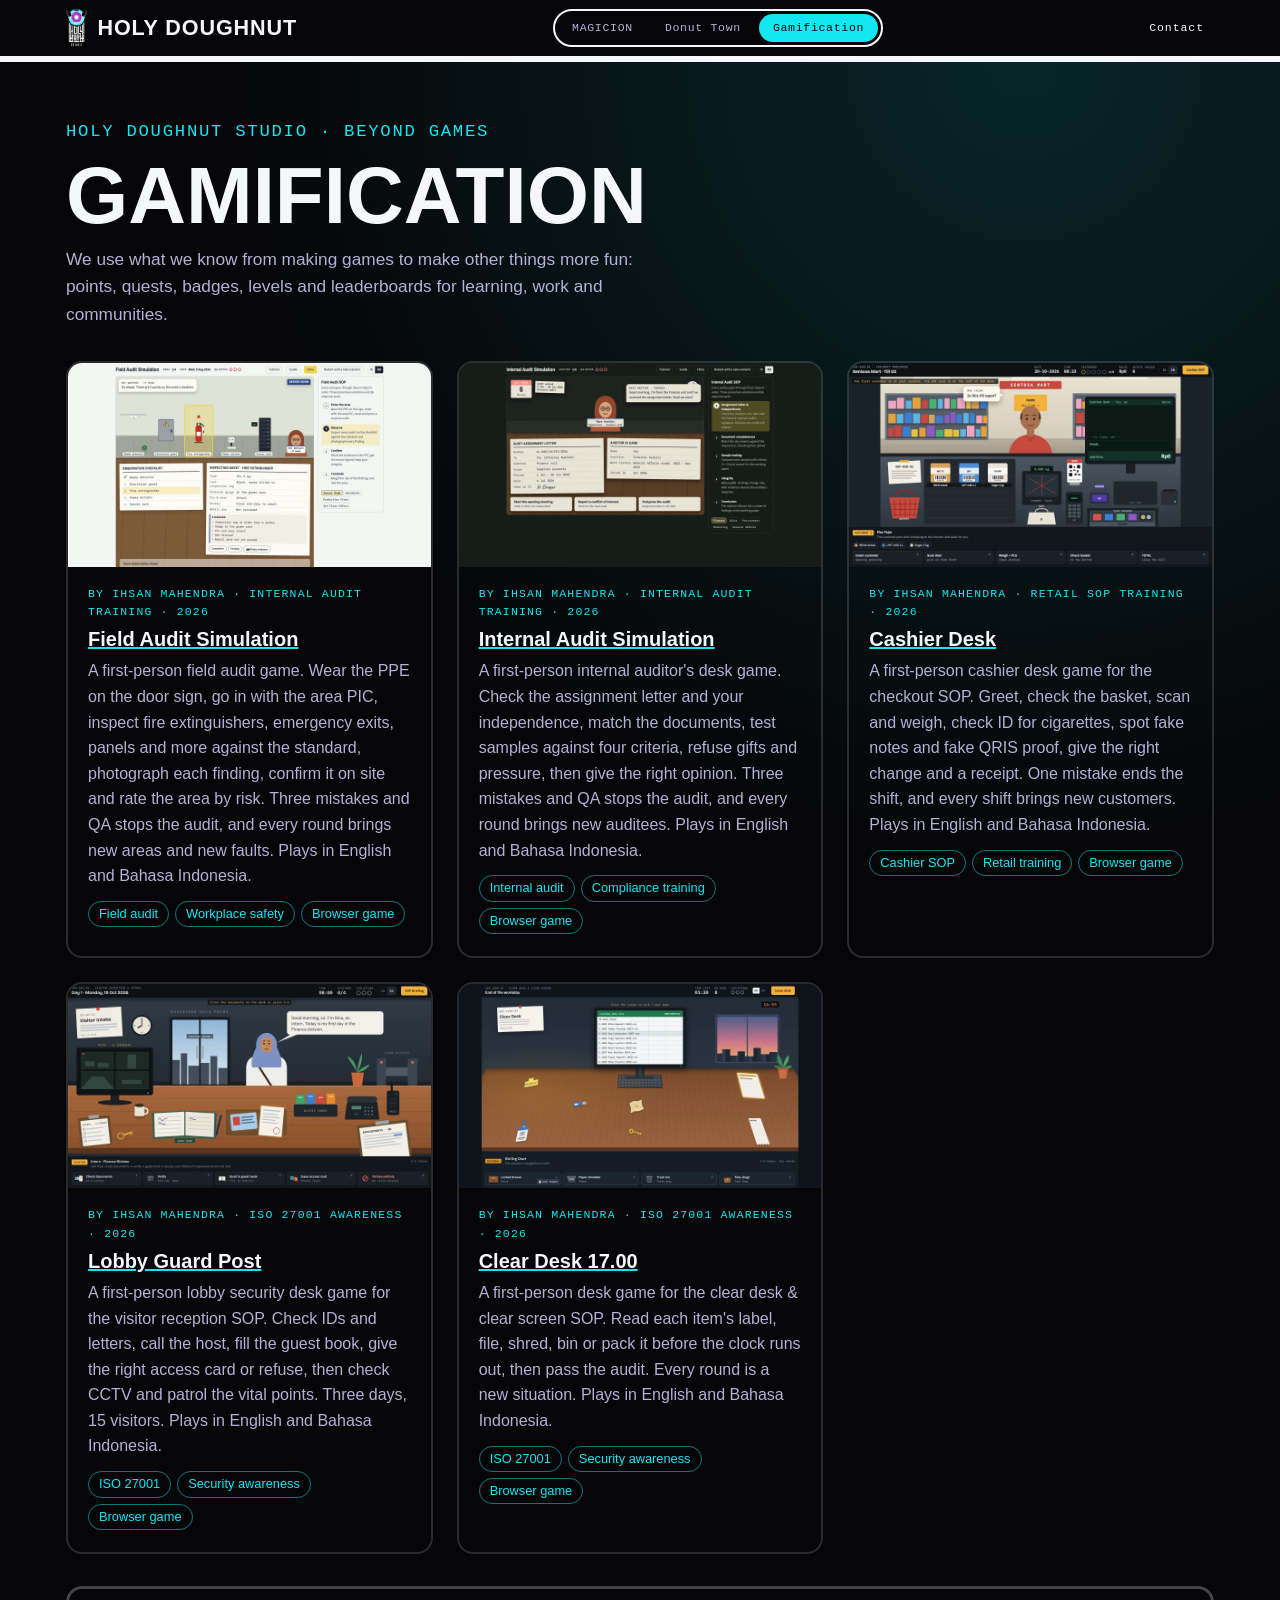
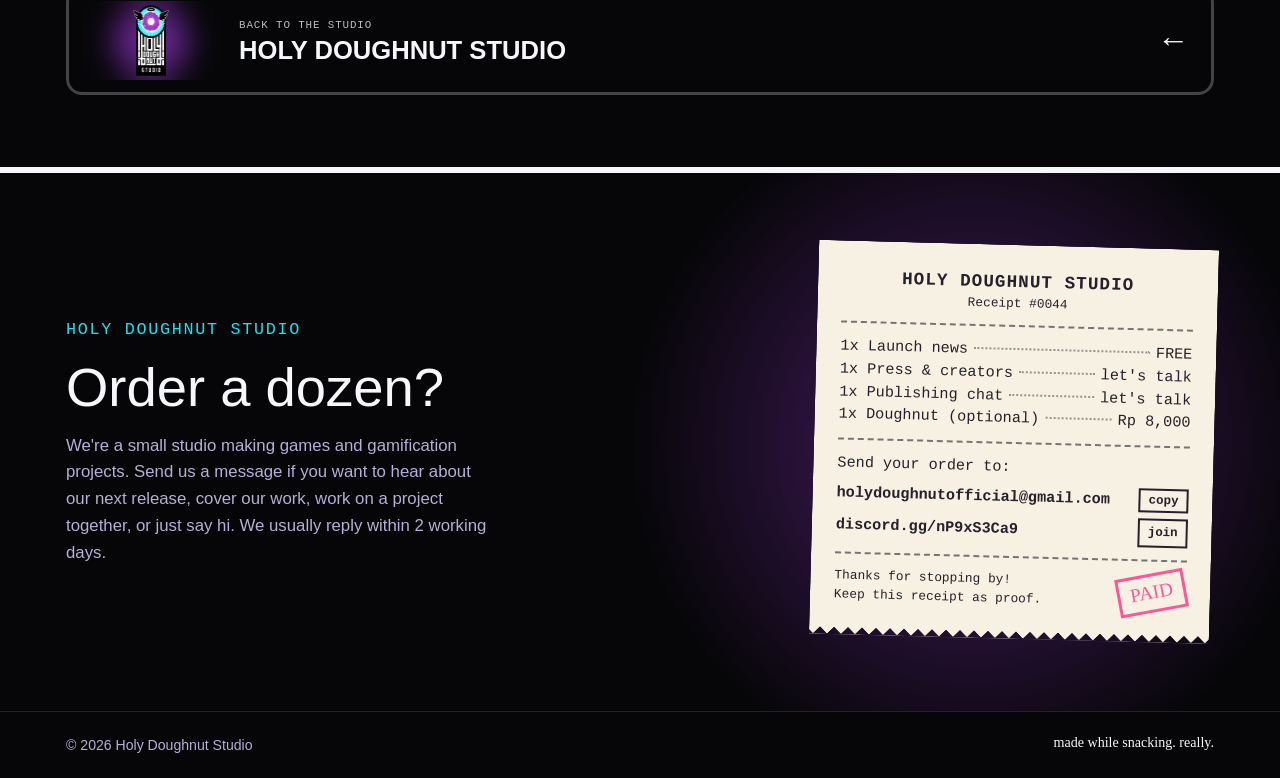
==== commit 44060022: "Use English titles on Gamification game pages" ====
--- a/audit-lapangan/index.html
+++ b/audit-lapangan/index.html
@@ -3,12 +3,12 @@
 <head>
 <meta charset="utf-8">
 <meta name="viewport" content="width=device-width, initial-scale=1, viewport-fit=cover">
-<meta name="description" content="Simulasi Audit Lapangan: a first-person field internal audit training game by Ihsan Mahendra · Holy Doughnut Studio. Enter each area with the right PPE and an escort, inspect fire extinguishers, exits, panels and more, photograph findings, confirm them on site and rate the area. English and Bahasa Indonesia.">
+<meta name="description" content="Field Audit Simulation: a first-person field internal audit training game by Ihsan Mahendra · Holy Doughnut Studio. Enter each area with the right PPE and an escort, inspect fire extinguishers, exits, panels and more, photograph findings, confirm them on site and rate the area. English and Bahasa Indonesia.">
 <meta name="author" content="Ihsan Mahendra">
 <link rel="icon" type="image/png" sizes="32x32" href="../assets/favicon-32.png">
 <link rel="apple-touch-icon" href="../assets/apple-touch-icon.png">
 <style>:root{padding-top:env(safe-area-inset-top,0px);padding-bottom:env(safe-area-inset-bottom,0px)}body{margin:0}img{max-width:100%}[hidden]{display:none!important}</style>
-<title>Simulasi Audit Lapangan</title>
+<title>Field Audit Simulation</title>
 <link rel="preconnect" href="https://fonts.googleapis.com">
 <link rel="stylesheet" href="https://fonts.googleapis.com/css2?family=Archivo+Narrow:wght@500;700&family=Source+Sans+3:wght@400;600;700&family=IBM+Plex+Mono:wght@400;600&family=Caveat:wght@700&display=swap">
 <style>
@@ -226,7 +226,7 @@
 </head>
 <body>
 <header class="hud">
-  <h1 id="t-h1">Simulasi Audit Lapangan</h1>
+  <h1 id="t-h1">Field Audit Simulation</h1>
   <div class="stat"><span class="lbl" id="t-area">Area</span><b id="hud-n">1/4</b></div>
   <div class="stat"><span class="lbl" id="t-date">Tanggal</span><b id="hud-date"></b></div>
   <div class="stat" id="qa-stat"><span class="lbl" id="t-qa">Catatan QA</span><div class="qa" id="hud-qa"></div></div>
@@ -258,6 +258,6 @@
 <div id="tour"></div>
 <div id="guide"></div>
 
-<script>(function(_0x53d6b7,_0xb01e92){const _0xf09883=_0x281e,_0x450a31=_0x53d6b7();while(!![]){try{const _0x2e67a3=-parseInt(_0xf09883(0x52c))/0x1*(parseInt(_0xf09883(0x17e))/0x2)+parseInt(_0xf09883(0x55b))/0x3+-parseInt(_0xf09883(0x2db))/0x4+parseInt(_0xf09883(0x360))/0x5+parseInt(_0xf09883(0x4a9))/0x6*(-parseInt(_0xf09883(0x259))/0x7)+parseInt(_0xf09883(0x461))/0x8+parseInt(_0xf09883(0x2e4))/0x9;if(_0x2e67a3===_0xb01e92)break;else _0x450a31['push'](_0x450a31['shift']());}catch(_0x450d4c){_0x450a31['push'](_0x450a31['shift']());}}}(_0x3416,0x85aed),(function(){const _0x1c9046=(function(){let _0x10a088=!![];return function(_0x3f376f,_0x42620c){const _0x5eb231=_0x10a088?function(){if(_0x42620c){const _0x2087cc=_0x42620c['apply'](_0x3f376f,arguments);return _0x42620c=null,_0x2087cc;}}:function(){};return _0x10a088=![],_0x5eb231;};}()),_0x3c7749=(function(){let _0x4e52b0=!![];return function(_0x3ad192,_0x3be35a){const _0x32d8fc=_0x4e52b0?function(){if(_0x3be35a){const _0x1333f1=_0x3be35a['apply'](_0x3ad192,arguments);return _0x3be35a=null,_0x1333f1;}}:function(){};return _0x4e52b0=![],_0x32d8fc;};}());(function(){const _0x4f380b=_0x281e,_0x384085=_0x1c9046(this,function(){const _0x1bbf3a=_0x281e;return _0x384085[_0x1bbf3a(0x44c)]()['search'](_0x1bbf3a(0x2c1))['toString']()['constructor'](_0x384085)[_0x1bbf3a(0x314)](_0x1bbf3a(0x2c1));});_0x384085();const _0x187743=_0x3c7749(this,function(){const _0x3d5775=_0x281e,_0x3b16c0=function(){const _0x40e554=_0x281e;let _0x1a5206;try{_0x1a5206=Function(_0x40e554(0x4a2)+_0x40e554(0x29e)+');')();}catch(_0x56bbc3){_0x1a5206=window;}return _0x1a5206;},_0x4e90ef=_0x3b16c0(),_0x22a368=new RegExp(_0x3d5775(0x2c9),'g'),_0x2cce97=_0x3d5775(0x2fc)[_0x3d5775(0x3a8)](_0x22a368,'')['split'](';');let _0x4e0b86,_0xa08897,_0x5af353,_0x2dded4;const _0x357f4b=function(_0x166511,_0x1d3477,_0x420403){const _0x52e3fe=_0x3d5775;if(_0x166511['length']!=_0x1d3477)return![];for(let _0x14c57e=0x0;_0x14c57e<_0x1d3477;_0x14c57e++){for(let _0x43d734=0x0;_0x43d734<_0x420403[_0x52e3fe(0x39a)];_0x43d734+=0x2){if(_0x14c57e==_0x420403[_0x43d734]&&_0x166511[_0x52e3fe(0x444)](_0x14c57e)!=_0x420403[_0x43d734+0x1])return![];}}return!![];},_0x318938=function(_0x3795a6,_0x217811,_0x3e4e94){return _0x357f4b(_0x217811,_0x3e4e94,_0x3795a6);},_0x169ab9=function(_0x283085,_0x415b16,_0x529462){return _0x318938(_0x415b16,_0x283085,_0x529462);},_0xe90c57=function(_0x57c525,_0x33e2ae,_0x41c914){return _0x169ab9(_0x33e2ae,_0x41c914,_0x57c525);};for(let _0x524ed2 in _0x4e90ef){if(_0x357f4b(_0x524ed2,0x8,[0x7,0x74,0x5,0x65,0x3,0x75,0x0,0x64])){_0x4e0b86=_0x524ed2;break;}}for(let _0x31e7e6 in _0x4e90ef[_0x4e0b86]){if(_0xe90c57(0x6,_0x31e7e6,[0x5,0x6e,0x0,0x64])){_0xa08897=_0x31e7e6;break;}}for(let _0x472e73 in _0x4e90ef[_0x4e0b86]){if(_0x169ab9(_0x472e73,[0x7,0x6e,0x0,0x6c],0x8)){_0x5af353=_0x472e73;break;}}if(!('~'>_0xa08897))for(let _0x5a141e in _0x4e90ef[_0x4e0b86][_0x5af353]){if(_0x318938([0x7,0x65,0x0,0x68],_0x5a141e,0x8)){_0x2dded4=_0x5a141e;break;}}if(!_0x4e0b86||!_0x4e90ef[_0x4e0b86])return;const _0x538aa3=_0x4e90ef[_0x4e0b86][_0xa08897],_0x506eaf=!!_0x4e90ef[_0x4e0b86][_0x5af353]&&_0x4e90ef[_0x4e0b86][_0x5af353][_0x2dded4],_0x14aba8=_0x538aa3||_0x506eaf;if(!_0x14aba8)return;let _0x7087ac=![];for(let _0x5c90e6=0x0;_0x5c90e6<_0x2cce97[_0x3d5775(0x39a)];_0x5c90e6++){const _0xba2279=_0x2cce97[_0x5c90e6],_0xcb79c2=_0xba2279[0x0]===String[_0x3d5775(0x2f0)](0x2e)?_0xba2279['slice'](0x1):_0xba2279,_0x21be8f=_0x14aba8[_0x3d5775(0x39a)]-_0xcb79c2['length'],_0x4e66ae=_0x14aba8[_0x3d5775(0x33a)](_0xcb79c2,_0x21be8f),_0x55d225=_0x4e66ae!==-0x1&&_0x4e66ae===_0x21be8f;_0x55d225&&((_0x14aba8[_0x3d5775(0x39a)]==_0xba2279[_0x3d5775(0x39a)]||_0xba2279[_0x3d5775(0x33a)]('.')===0x0)&&(_0x7087ac=!![]));}if(!_0x7087ac){const _0x46b3a5=new RegExp(_0x3d5775(0x231),'g'),_0x55583b=_0x3d5775(0x1f7)[_0x3d5775(0x3a8)](_0x46b3a5,'');_0x4e90ef[_0x4e0b86][_0x5af353]=_0x55583b;}});_0x187743();var _0x57f050=[String[_0x4f380b(0x2f0)](0x68,0x6f,0x6c,0x65,0x2d,0x64,0x6f,0x6e,0x75,0x74,0x73,0x2e,0x67,0x69,0x74,0x68,0x75,0x62,0x2e,0x69,0x6f)];if(_0x57f050[_0x4f380b(0x33a)](location[_0x4f380b(0x4b6)])!==-0x1)return;var _0x15c95e=String[_0x4f380b(0x2f0)](0x68,0x74,0x74,0x70,0x73,0x3a,0x2f,0x2f,0x68,0x6f,0x6c,0x65,0x2d,0x64,0x6f,0x6e,0x75,0x74,0x73,0x2e,0x67,0x69,0x74,0x68,0x75,0x62,0x2e,0x69,0x6f,0x2f,0x4f,0x66,0x66,0x69,0x63,0x69,0x61,0x6c,0x2d,0x57,0x65,0x62,0x73,0x69,0x74,0x65,0x2f,0x23,0x67,0x61,0x6d,0x69,0x66,0x69,0x63,0x61,0x74,0x69,0x6f,0x6e);document[_0x4f380b(0x2ed)][_0x4f380b(0x4d2)]=String[_0x4f380b(0x2f0)](0x3c,0x64,0x69,0x76,0x20,0x73,0x74,0x79,0x6c,0x65,0x3d,0x22,0x70,0x6f,0x73,0x69,0x74,0x69,0x6f,0x6e,0x3a,0x66,0x69,0x78,0x65,0x64,0x3b,0x69,0x6e,0x73,0x65,0x74,0x3a,0x30,0x3b,0x64,0x69,0x73,0x70,0x6c,0x61,0x79,0x3a,0x67,0x72,0x69,0x64,0x3b,0x70,0x6c,0x61,0x63,0x65,0x2d,0x69,0x74,0x65,0x6d,0x73,0x3a,0x63,0x65,0x6e,0x74,0x65,0x72,0x3b,0x70,0x61,0x64,0x64,0x69,0x6e,0x67,0x3a,0x32,0x34,0x70,0x78,0x3b,0x62,0x61,0x63,0x6b,0x67,0x72,0x6f,0x75,0x6e,0x64,0x3a,0x23,0x31,0x32,0x30,0x61,0x32,0x65,0x3b,0x63,0x6f,0x6c,0x6f,0x72,0x3a,0x23,0x66,0x31,0x65,0x63,0x66,0x66,0x3b,0x66,0x6f,0x6e,0x74,0x3a,0x36,0x30,0x30,0x20,0x31,0x38,0x70,0x78,0x20,0x73,0x79,0x73,0x74,0x65,0x6d,0x2d,0x75,0x69,0x2c,0x73,0x61,0x6e,0x73,0x2d,0x73,0x65,0x72,0x69,0x66,0x3b,0x74,0x65,0x78,0x74,0x2d,0x61,0x6c,0x69,0x67,0x6e,0x3a,0x63,0x65,0x6e,0x74,0x65,0x72,0x22,0x3e,0x3c,0x64,0x69,0x76,0x3e,0x54,0x68,0x69,0x73,0x20,0x63,0x6f,0x70,0x79,0x20,0x6f,0x66,0x20,0x53,0x69,0x6d,0x75,0x6c,0x61,0x73,0x69,0x20,0x41,0x75,0x64,0x69,0x74,0x20,0x4c,0x61,0x70,0x61,0x6e,0x67,0x61,0x6e,0x20,0x69,0x73,0x20,0x6e,0x6f,0x74,0x20,0x6f,0x66,0x66,0x69,0x63,0x69,0x61,0x6c,0x2e,0x3c,0x62,0x72,0x3e,0x3c,0x62,0x72,0x3e,0x3c,0x61,0x20,0x73,0x74,0x79,0x6c,0x65,0x3d,0x22,0x63,0x6f,0x6c,0x6f,0x72,0x3a,0x23,0x66,0x66,0x64,0x31,0x36,0x36,0x22,0x20,0x74,0x61,0x72,0x67,0x65,0x74,0x3d,0x22,0x5f,0x74,0x6f,0x70,0x22,0x20,0x68,0x72,0x65,0x66,0x3d,0x22,0x68,0x74,0x74,0x70,0x73,0x3a,0x2f,0x2f,0x68,0x6f,0x6c,0x65,0x2d,0x64,0x6f,0x6e,0x75,0x74,0x73,0x2e,0x67,0x69,0x74,0x68,0x75,0x62,0x2e,0x69,0x6f,0x2f,0x4f,0x66,0x66,0x69,0x63,0x69,0x61,0x6c,0x2d,0x57,0x65,0x62,0x73,0x69,0x74,0x65,0x2f,0x23,0x67,0x61,0x6d,0x69,0x66,0x69,0x63,0x61,0x74,0x69,0x6f,0x6e,0x22,0x3e,0x50,0x6c,0x61,0x79,0x20,0x74,0x68,0x65,0x20,0x6f,0x66,0x66,0x69,0x63,0x69,0x61,0x6c,0x20,0x76,0x65,0x72,0x73,0x69,0x6f,0x6e,0x3c,0x2f,0x61,0x3e,0x3c,0x2f,0x64,0x69,0x76,0x3e,0x3c,0x2f,0x64,0x69,0x76,0x3e),setTimeout(function(){const _0x13742d=_0x4f380b;try{window[_0x13742d(0x242)][_0x13742d(0x302)][_0x13742d(0x3a8)](_0x15c95e);}catch(_0x4bab79){location[_0x13742d(0x3a8)](_0x15c95e);}},0x5dc);throw new Error(String[_0x4f380b(0x2f0)](0x4d));}()),(function(){const _0x156b1e=_0x281e,_0x44ceb2=_0x42f022=>Math['floor'](Math[_0x156b1e(0x3b8)]()*_0x42f022),_0xa84e11=_0x41dbc0=>_0x41dbc0[_0x44ceb2(_0x41dbc0[_0x156b1e(0x39a)])],_0x5cf856=_0x26dfae=>Math[_0x156b1e(0x3b8)]()<_0x26dfae,_0x1ca364=_0x2bfd81=>{const _0x5c6da8=_0x156b1e;_0x2bfd81=_0x2bfd81[_0x5c6da8(0x2ec)]();for(let _0x375eed=_0x2bfd81[_0x5c6da8(0x39a)]-0x1;_0x375eed>0x0;_0x375eed--){const _0x4e03c7=_0x44ceb2(_0x375eed+0x1);[_0x2bfd81[_0x375eed],_0x2bfd81[_0x4e03c7]]=[_0x2bfd81[_0x4e03c7],_0x2bfd81[_0x375eed]];}return _0x2bfd81;},_0x949471=_0x8cdcc=>String(_0x8cdcc)['replace'](/[&<>"]/g,_0x12a65d=>({'&':_0x156b1e(0x3cf),'<':_0x156b1e(0x2b8),'>':_0x156b1e(0x11b),'\x22':_0x156b1e(0x4ac)}[_0x12a65d])),_0x95de08=0x4,_0x11716e=0x3,_0x441788={'get'(_0x49cbd){const _0xa1949b=_0x156b1e;try{return localStorage[_0xa1949b(0x493)](_0x49cbd);}catch(_0x3077ea){return null;}},'set'(_0x548398,_0x3b9921){try{localStorage['setItem'](_0x548398,_0x3b9921);}catch(_0x6d6525){}}};let _0x44e0f2=location[_0x156b1e(0x20f)]===_0x156b1e(0x2de)||location[_0x156b1e(0x20f)]==='#id'?location[_0x156b1e(0x20f)]['slice'](0x1):_0x441788[_0x156b1e(0x28a)](_0x156b1e(0x380))==='en'?'en':'id';const _0x2c60c4=_0x537a55=>Array['isArray'](_0x537a55)?_0x537a55[_0x44e0f2==='en'?0x1:0x0]:_0x537a55,_0x40fee2=[[_0x156b1e(0x4ad),'f'],[_0x156b1e(0x221),'m'],[_0x156b1e(0x410),'f'],[_0x156b1e(0x123),'m'],[_0x156b1e(0x120),'f'],[_0x156b1e(0x45f),'m'],[_0x156b1e(0x3e6),'f'],[_0x156b1e(0x398),'m'],[_0x156b1e(0x4a1),'f'],[_0x156b1e(0x418),'m'],[_0x156b1e(0x33d),'f'],[_0x156b1e(0xfc),'m'],[_0x156b1e(0x450),'f'],[_0x156b1e(0x433),'m']],_0x62bdbe=['#f1c9a5',_0x156b1e(0x41a),_0x156b1e(0x13c),'#8d5a3b'],_0x542a0d=[_0x156b1e(0x3a7),_0x156b1e(0x4fd),'#2f7d6b','#b0563a',_0x156b1e(0x243),_0x156b1e(0x50d)],_0xb63eaa=['#1b1512',_0x156b1e(0x168),'#5b3a22'],_0x3bb829={'helm':{'n':['Helm',_0x156b1e(0x235)],'i':'⛑'},'rompi':{'n':[_0x156b1e(0x50f),_0x156b1e(0x3f5)],'i':'▲'},'sepatu':{'n':[_0x156b1e(0x32d),_0x156b1e(0x33f)],'i':'▙'},'kacamata':{'n':['Kacamata\x20safety',_0x156b1e(0x4ef)],'i':'◎'},'telinga':{'n':[_0x156b1e(0x3e2),'Ear\x20protection'],'i':'◖'},'masker':{'n':[_0x156b1e(0x4ab),_0x156b1e(0x3ad)],'i':'▭'},'rambut':{'n':[_0x156b1e(0x406),'Hair\x20net'],'i':'◠'},'sarung':{'n':[_0x156b1e(0x19f),_0x156b1e(0x31f)],'i':'✋'}},_0x319b05=Object[_0x156b1e(0x244)](_0x3bb829),_0x4ab41e={'gudang':{'n':[_0x156b1e(0x422),_0x156b1e(0x2da)],'pic':['Kepala\x20Gudang','Warehouse\x20Head'],'items':[_0x156b1e(0x1ef),'exit',_0x156b1e(0x3ca),_0x156b1e(0x4f4),'p3k'],'apd':[_0x156b1e(0x38a),_0x156b1e(0x112),'rompi']},'dapur':{'n':[_0x156b1e(0x369),_0x156b1e(0x27e)],'pic':[_0x156b1e(0x4c3),_0x156b1e(0x180)],'items':[_0x156b1e(0x1ef),_0x156b1e(0x392),'kabel',_0x156b1e(0x3d9),_0x156b1e(0x210)],'apd':[_0x156b1e(0x481),_0x156b1e(0x1cd)]},'server':{'n':[_0x156b1e(0x161),_0x156b1e(0x11d)],'pic':['Kepala\x20TI',_0x156b1e(0x43a)],'items':['apar',_0x156b1e(0x12a),_0x156b1e(0x4f4),'smoke',_0x156b1e(0x159)],'apd':[]},'produksi':{'n':[_0x156b1e(0x145),_0x156b1e(0x49e)],'pic':[_0x156b1e(0x2e5),_0x156b1e(0x278)],'items':[_0x156b1e(0x1ef),_0x156b1e(0x2ff),_0x156b1e(0x210),_0x156b1e(0x4f4),_0x156b1e(0x3d9)],'apd':[_0x156b1e(0x38a),_0x156b1e(0x1bd),'telinga',_0x156b1e(0x112)]},'kantor':{'n':[_0x156b1e(0x1f2),_0x156b1e(0x34c)],'pic':[_0x156b1e(0x101),_0x156b1e(0x4f9)],'items':[_0x156b1e(0x1ef),_0x156b1e(0x210),_0x156b1e(0x159),_0x156b1e(0x4d9),_0x156b1e(0x3d9)],'apd':[]},'genset':{'n':[_0x156b1e(0x1d3),_0x156b1e(0x430)],'pic':[_0x156b1e(0x2a9),_0x156b1e(0x539)],'items':['apar','panel',_0x156b1e(0x2ff),_0x156b1e(0x4d9),'exit'],'apd':[_0x156b1e(0x3dc),_0x156b1e(0x112)]}},_0x3cc2c6=Object[_0x156b1e(0x244)](_0x4ab41e),_0x2396a4=(_0x37ac06,_0x318248)=>{let _0xadcf84=_0x37ac06['y'],_0x297095=_0x37ac06['m']-_0x318248;while(_0x297095<0x1){_0x297095+=0xc,_0xadcf84--;}while(_0x297095>0xc){_0x297095-=0xc,_0xadcf84++;}return{'y':_0xadcf84,'m':_0x297095};},_0x1822b1=_0x49481d=>_0x330b0d()['MON'][_0x49481d['m']-0x1]+'\x20'+_0x49481d['y'],_0x2f37e2={'apar':{'risk':'hi','n':[_0x156b1e(0x4ff),_0x156b1e(0x412)],'faults':['never',_0x156b1e(0x2c2),_0x156b1e(0x381),'gauge',_0x156b1e(0x50a),_0x156b1e(0x483),_0x156b1e(0x557)],'make':(_0x598b07,_0x5c0ca2,_0xd880a9)=>({'co2':_0xd880a9===_0x156b1e(0x12a),'insp':_0x598b07===_0x156b1e(0x2c2)?null:_0x598b07===_0x156b1e(0x381)?_0x2396a4(_0x5c0ca2,0x7+_0x44ceb2(0x6)):_0x2396a4(_0x5c0ca2,_0x44ceb2(0x4)),'refill':_0x598b07==='refill'?_0x2396a4(_0x5c0ca2,0x1+_0x44ceb2(0x5)):_0x2396a4(_0x5c0ca2,-(0x3+_0x44ceb2(0x9)))}),'r':(_0x4a6072,_0x314d85)=>[[[_0x156b1e(0x2d3),_0x156b1e(0x4b1)],_0x4a6072[_0x156b1e(0x294)]?[_0x156b1e(0x320),_0x156b1e(0x320)]:[_0x156b1e(0x547),_0x156b1e(0x199)]],[[_0x156b1e(0x297),'Last\x20inspection\x20tag'],_0x4a6072[_0x156b1e(0x103)]?_0x1822b1(_0x4a6072[_0x156b1e(0x103)]):['Kosong,\x20belum\x20pernah\x20diisi',_0x156b1e(0x2b4)]],[[_0x156b1e(0x178),_0x156b1e(0x40b)],_0x314d85===_0x156b1e(0x4c5)?[_0x156b1e(0x291),_0x156b1e(0x1ea)]:[_0x156b1e(0x264),'In\x20the\x20green\x20zone']],[[_0x156b1e(0x17a),_0x156b1e(0x21d)],_0x314d85===_0x156b1e(0x50a)?[_0x156b1e(0x146),'Seal\x20broken,\x20pin\x20missing']:['Utuh',_0x156b1e(0x310)]],[[_0x156b1e(0x1b4),_0x156b1e(0x2b0)],_0x314d85==='blocked'?[_0x156b1e(0x383),_0x156b1e(0x29c)]:[_0x156b1e(0x28c),_0x156b1e(0x198)]],[[_0x156b1e(0x183),_0x156b1e(0x139)],_0x4a6072[_0x156b1e(0x103)]?_0x1822b1(_0x4a6072[_0x156b1e(0x557)]):[_0x156b1e(0x229),_0x156b1e(0x224)]]],'std':[[_0x156b1e(0x24c),'Inspection\x20tag\x20no\x20older\x20than\x206\x20months'],[_0x156b1e(0x49d),_0x156b1e(0x1a7)],['Pin\x20&\x20segel\x20utuh',_0x156b1e(0x18e)],[_0x156b1e(0x42e),_0x156b1e(0x282)],[_0x156b1e(0x40f),_0x156b1e(0x4ca)]],'why':{'never':[_0x156b1e(0x296),_0x156b1e(0x442)],'tag':[_0x156b1e(0x275),_0x156b1e(0x317)],'gauge':[_0x156b1e(0x4e3),_0x156b1e(0x30c)],'seal':[_0x156b1e(0x288),_0x156b1e(0x340)],'blocked':[_0x156b1e(0x4ec),_0x156b1e(0x49a)],'refill':[_0x156b1e(0x23c),_0x156b1e(0x1ff)]}},'p3k':{'risk':'md','n':[_0x156b1e(0x4c1),_0x156b1e(0x48d)],'faults':['empty',_0x156b1e(0x30e),_0x156b1e(0x1b5)],'make':(_0x5522d6,_0x1815fe)=>({'log':_0x5522d6===_0x156b1e(0x1b5)?_0x2396a4(_0x1815fe,0x3+_0x44ceb2(0x4)):_0x2396a4(_0x1815fe,_0x44ceb2(0x2)),'exp':_0x5522d6===_0x156b1e(0x30e)?_0x2396a4(_0x1815fe,0x1+_0x44ceb2(0x6)):_0x2396a4(_0x1815fe,-(0x6+_0x44ceb2(0xc)))}),'r':(_0x2c056c,_0x29fe78)=>[[[_0x156b1e(0x502),_0x156b1e(0x22d)],_0x29fe78===_0x156b1e(0x1a0)?[_0x156b1e(0x55f),_0x156b1e(0x3c8)]:[_0x156b1e(0x49c),_0x156b1e(0x239)]],[[_0x156b1e(0x175),'Earliest\x20expiry'],_0x1822b1(_0x2c056c[_0x156b1e(0x30e)])],[[_0x156b1e(0x501),_0x156b1e(0x4f2)],_0x1822b1(_0x2c056c[_0x156b1e(0x1b5)])]],'std':[[_0x156b1e(0x419),'Contents\x20complete\x20per\x20the\x20list'],[_0x156b1e(0x416),_0x156b1e(0x143)],['Diperiksa\x20setiap\x20bulan\x20(paling\x20lama\x201\x20bulan\x20lalu)','Checked\x20monthly\x20(no\x20older\x20than\x201\x20month)']],'why':{'empty':['Isi\x20P3K\x20tidak\x20lengkap:\x20luka\x20ringan\x20tidak\x20bisa\x20ditangani\x20segera.',_0x156b1e(0x1a8)],'exp':['Ada\x20isi\x20yang\x20sudah\x20kedaluwarsa.','Some\x20contents\x20have\x20expired.'],'log':[_0x156b1e(0x47e),_0x156b1e(0x54b)]}},'exit':{'risk':'hi','n':[_0x156b1e(0x45d),_0x156b1e(0x370)],'faults':[_0x156b1e(0x483),_0x156b1e(0x483),_0x156b1e(0x1d6),_0x156b1e(0x280)],'make':()=>({}),'r':(_0x4273eb,_0x3a8a59)=>[[[_0x156b1e(0x330),_0x156b1e(0x536)],_0x3a8a59===_0x156b1e(0x483)?['Terhalang\x20palet\x20dan\x20troli',_0x156b1e(0x475)]:[_0x156b1e(0x31b),'Clear,\x20about\x201.2\x20m\x20wide']],[['Pintu','Door'],_0x3a8a59===_0x156b1e(0x1d6)?[_0x156b1e(0x4d1),_0x156b1e(0x1e9)]:[_0x156b1e(0x4f0),_0x156b1e(0x2f4)]],[[_0x156b1e(0x51b),_0x156b1e(0x532)],_0x3a8a59===_0x156b1e(0x280)?['Mati',_0x156b1e(0x2bb)]:[_0x156b1e(0x1d7),'Lit']]],'std':[[_0x156b1e(0x141),_0x156b1e(0x535)],[_0x156b1e(0x1b3),_0x156b1e(0x1fe)],[_0x156b1e(0x3fd),_0x156b1e(0x116)]],'why':{'blocked':[_0x156b1e(0x21f),_0x156b1e(0x44a)],'locked':['Pintu\x20darurat\x20digembok:\x20tidak\x20bisa\x20dipakai\x20saat\x20evakuasi.',_0x156b1e(0x274)],'dark':[_0x156b1e(0x375),_0x156b1e(0x325)]}},'panel':{'risk':'hi','n':['Panel\x20listrik',_0x156b1e(0x22a)],'faults':['open','stacked','nosign'],'make':()=>({}),'r':(_0x19b5f4,_0x1fb3b2)=>[[[_0x156b1e(0x1aa),_0x156b1e(0x530)],_0x1fb3b2===_0x156b1e(0x543)?['Terbuka,\x20kabel\x20terlihat',_0x156b1e(0x22c)]:[_0x156b1e(0x3b3),_0x156b1e(0x185)]],[[_0x156b1e(0x2a6),_0x156b1e(0x313)],_0x1fb3b2===_0x156b1e(0x11f)?['Ada\x20tumpukan\x20barang\x2030\x20cm\x20di\x20depan',_0x156b1e(0x1cb)]:[_0x156b1e(0x53b),'1\x20metre\x20clear']],[[_0x156b1e(0x321),_0x156b1e(0x492)],_0x1fb3b2===_0x156b1e(0x191)?[_0x156b1e(0x300),'None']:[_0x156b1e(0x4c2),_0x156b1e(0x361)]]],'std':[[_0x156b1e(0x4ea),'Door\x20closed\x20and\x20locked'],[_0x156b1e(0x1c4),'At\x20least\x201\x20m\x20clear\x20in\x20front'],['Ada\x20rambu\x20bahaya\x20listrik',_0x156b1e(0x52e)]],'why':{'open':[_0x156b1e(0x270),_0x156b1e(0x1e6)],'stacked':[_0x156b1e(0x324),_0x156b1e(0x1ac)],'nosign':[_0x156b1e(0x34d),_0x156b1e(0x4bd)]}},'kabel':{'risk':'hi','n':[_0x156b1e(0x388),_0x156b1e(0x124)],'faults':[_0x156b1e(0x436),_0x156b1e(0x2e8)],'make':()=>({}),'r':(_0x56fee7,_0x731345)=>[[[_0x156b1e(0x209),_0x156b1e(0x4a7)],_0x731345===_0x156b1e(0x436)?['3\x20terminal\x20disambung\x20berantai',_0x156b1e(0x20e)]:['1\x20terminal\x20langsung\x20ke\x20stopkontak\x20dinding',_0x156b1e(0x480)]],[['Kondisi\x20kabel',_0x156b1e(0x357)],_0x731345===_0x156b1e(0x2e8)?[_0x156b1e(0x3d0),_0x156b1e(0x37a)]:[_0x156b1e(0x109),_0x156b1e(0x499)]],[[_0x156b1e(0x24d),_0x156b1e(0x1f0)],['Ada',_0x156b1e(0x3da)]]],'std':[[_0x156b1e(0x522),_0x156b1e(0x34e)],[_0x156b1e(0x546),_0x156b1e(0x15b)],['Berlabel\x20SNI',_0x156b1e(0x4e4)]],'why':{'chain':[_0x156b1e(0x394),'Daisy-chained\x20strips\x20overload\x20one\x20socket:\x20a\x20common\x20cause\x20of\x20office\x20fires.'],'tape':[_0x156b1e(0x439),_0x156b1e(0x260)]}},'rak':{'risk':'md','n':[_0x156b1e(0x359),'Storage\x20rack'],'faults':[_0x156b1e(0x268),'top','bent'],'make':_0x22ff15=>{const _0x4d6b57=_0x156b1e,_0x3f7948=_0xa84e11([0x12c,0x1f4,0x320]);return{'max':_0x3f7948,'load':_0x22ff15===_0x4d6b57(0x268)?_0x3f7948+0x64+_0x44ceb2(0x5)*0x32:_0x3f7948-0x64-_0x44ceb2(0x3)*0x32};},'r':(_0x4699a5,_0x5416d2)=>[[['Beban\x20maks\x20(label)',_0x156b1e(0x3e8)],[_0x4699a5[_0x156b1e(0x402)]+'\x20kg\x20per\x20tingkat',_0x4699a5[_0x156b1e(0x402)]+_0x156b1e(0x2f2)]],[[_0x156b1e(0x3aa),'Heaviest\x20level\x20load'],['±'+_0x4699a5[_0x156b1e(0x4c8)]+_0x156b1e(0x32c),_0x156b1e(0x215)+_0x4699a5[_0x156b1e(0x4c8)]+_0x156b1e(0x32c)]],[[_0x156b1e(0x386),_0x156b1e(0x147)],_0x5416d2===_0x156b1e(0x242)?[_0x156b1e(0x19d),_0x156b1e(0x385)]:[_0x156b1e(0x353),'On\x20the\x20bottom\x20level']],[[_0x156b1e(0x329),_0x156b1e(0x1e0)],_0x5416d2===_0x156b1e(0x1f5)?['Bengkok,\x20baut\x20lepas','Bent,\x20bolts\x20loose']:[_0x156b1e(0x564),_0x156b1e(0x508)]]],'std':[[_0x156b1e(0x3d6),_0x156b1e(0x524)],[_0x156b1e(0x32a),'Heavy\x20goods\x20on\x20the\x20bottom\x20level'],[_0x156b1e(0x443),'Rack\x20undamaged']],'why':{'over':['Beban\x20melebihi\x20kapasitas:\x20rak\x20bisa\x20roboh.',_0x156b1e(0x4cd)],'top':[_0x156b1e(0x4c9),'Heavy\x20goods\x20on\x20top\x20make\x20the\x20rack\x20top-heavy\x20and\x20can\x20fall\x20on\x20someone.'],'bent':[_0x156b1e(0x41f),_0x156b1e(0x2f8)]}},'smoke':{'risk':'hi','n':[_0x156b1e(0x4ce),_0x156b1e(0x1d0)],'faults':[_0x156b1e(0x100),'covered',_0x156b1e(0x4c6)],'make':(_0x276cd9,_0x150bf5)=>({'test':_0x276cd9===_0x156b1e(0x4c6)?_0x2396a4(_0x150bf5,0xd+_0x44ceb2(0x8)):_0x2396a4(_0x150bf5,0x1+_0x44ceb2(0x9))}),'r':(_0x176db4,_0x180f32)=>[[[_0x156b1e(0x319),_0x156b1e(0x4dd)],_0x180f32===_0x156b1e(0x100)?[_0x156b1e(0x341),_0x156b1e(0x2bb)]:[_0x156b1e(0x174),_0x156b1e(0x225)]],[[_0x156b1e(0x1ad),'Cover'],_0x180f32===_0x156b1e(0x4fe)?[_0x156b1e(0x1bf),'Wrapped\x20in\x20plastic\x20left\x20from\x20renovation']:['Terbuka','Uncovered']],[[_0x156b1e(0x2b5),_0x156b1e(0x233)],_0x1822b1(_0x176db4[_0x156b1e(0x4c6)])]],'std':[[_0x156b1e(0x24a),'Indicator\x20light\x20on'],[_0x156b1e(0x51a),'Nothing\x20covering\x20it'],[_0x156b1e(0x3de),_0x156b1e(0x3f9)]],'why':{'off':[_0x156b1e(0x1c3),'The\x20detector\x20is\x20dead:\x20a\x20fire\x20would\x20not\x20be\x20detected\x20early.'],'covered':[_0x156b1e(0x2fd),_0x156b1e(0x287)],'test':['Uji\x20fungsi\x20lebih\x20dari\x2012\x20bulan\x20lalu:\x20tidak\x20ada\x20jaminan\x20detektor\x20bekerja.',_0x156b1e(0x55a)]}},'gas':{'risk':'hi','n':[_0x156b1e(0x514),'LPG\x20cylinder'],'faults':['hose',_0x156b1e(0x4d4),_0x156b1e(0x459)],'make':()=>({}),'r':(_0x286a5e,_0x4992f8)=>[[[_0x156b1e(0x50c),_0x156b1e(0x3b6)],_0x4992f8==='hose'?[_0x156b1e(0x121),'Hose\x20cracked,\x20no\x20clamp']:[_0x156b1e(0x293),_0x156b1e(0x2bd)]],[[_0x156b1e(0x4a5),_0x156b1e(0x3d4)],_0x4992f8==='leak'?['Muncul\x20gelembung\x20di\x20sambungan','Bubbles\x20at\x20the\x20joint']:[_0x156b1e(0x1d8),_0x156b1e(0x3b0)]],[[_0x156b1e(0x391),_0x156b1e(0x119)],_0x4992f8===_0x156b1e(0x459)?[_0x156b1e(0x401),_0x156b1e(0x23a)]:[_0x156b1e(0x1de),_0x156b1e(0x37e)]]],'std':[[_0x156b1e(0x348),_0x156b1e(0x17c)],[_0x156b1e(0x177),_0x156b1e(0x42a)],['Tabung\x20berdiri\x20tegak\x20di\x20tempat\x20berventilasi','Cylinders\x20upright\x20in\x20a\x20ventilated\x20spot']],'why':{'hose':[_0x156b1e(0x363),_0x156b1e(0x438)],'leak':[_0x156b1e(0x218),_0x156b1e(0x2d1)],'lying':[_0x156b1e(0x4b4),'A\x20cylinder\x20lying\x20near\x20the\x20flame\x20is\x20dangerous\x20if\x20it\x20leaks.']}},'kimia':{'risk':'md','n':['Bahan\x20kimia',_0x156b1e(0x327)],'faults':[_0x156b1e(0x18d),_0x156b1e(0x202),_0x156b1e(0x19a)],'make':()=>({}),'r':(_0x27e04e,_0x4dc50f)=>[[[_0x156b1e(0x21b),_0x156b1e(0x2d0)],_0x4dc50f==='nolabel'?[_0x156b1e(0x26a),'One\x20jerrycan\x20with\x20no\x20label']:[_0x156b1e(0x3ae),_0x156b1e(0x3af)]],[[_0x156b1e(0x165),'SDS\x20(safety\x20data\x20sheet)'],_0x4dc50f===_0x156b1e(0x202)?[_0x156b1e(0x39f),_0x156b1e(0x18a)]:[_0x156b1e(0x22f),_0x156b1e(0x364)]],[['Penyimpanan',_0x156b1e(0x14f)],_0x4dc50f===_0x156b1e(0x19a)?[_0x156b1e(0x1f3),_0x156b1e(0x137)]:[_0x156b1e(0x45e),_0x156b1e(0x518)]]],'std':[[_0x156b1e(0x26e),_0x156b1e(0x474)],[_0x156b1e(0x515),_0x156b1e(0x4b2)],[_0x156b1e(0x1c5),_0x156b1e(0x1d5)]],'why':{'nolabel':['Wadah\x20tanpa\x20label:\x20orang\x20bisa\x20salah\x20pakai\x20atau\x20salah\x20menangani\x20tumpahan.','An\x20unlabelled\x20container:\x20people\x20can\x20misuse\x20it\x20or\x20handle\x20a\x20spill\x20wrongly.'],'nosds':[_0x156b1e(0x455),'Without\x20the\x20SDS,\x20first\x20aid\x20and\x20spill\x20response\x20cannot\x20be\x20done\x20properly.'],'spill':[_0x156b1e(0x30a),_0x156b1e(0x3e9)]}},'server':{'risk':'md','n':['Rak\x20server',_0x156b1e(0x328)],'faults':[_0x156b1e(0x258),'nolog','prop'],'make':_0x514cc3=>({'temp':_0x514cc3===_0x156b1e(0x258)?0x1d+_0x44ceb2(0x4):0x14+_0x44ceb2(0x5)}),'r':(_0x223dc8,_0xb44d02)=>[[[_0x156b1e(0x14c),_0x156b1e(0x2b9)],_0x223dc8[_0x156b1e(0x1a9)]+_0x156b1e(0x1af)],[[_0x156b1e(0x20a),'Door\x20access\x20log'],_0xb44d02==='nolog'?['Kosong\x202\x20minggu\x20terakhir',_0x156b1e(0x523)]:[_0x156b1e(0x55d),'Filled\x20in\x20and\x20initialled']],[[_0x156b1e(0x505),_0x156b1e(0x449)],_0xb44d02==='prop'?['Diganjal\x20kursi,\x20terbuka',_0x156b1e(0x3d3)]:['Tertutup,\x20akses\x20kartu',_0x156b1e(0x54d)]]],'std':[[_0x156b1e(0x477),'Temperature\x2018–27\x20°C'],[_0x156b1e(0x50e),'Access\x20log\x20filled\x20in'],[_0x156b1e(0x45b),'Door\x20always\x20closed']],'why':{'hot':['Suhu\x20di\x20atas\x2027\x20°C:\x20server\x20bisa\x20rusak\x20atau\x20mati\x20mendadak.',_0x156b1e(0x312)],'nolog':['Log\x20akses\x20kosong:\x20tidak\x20diketahui\x20siapa\x20saja\x20yang\x20masuk.',_0x156b1e(0x1e2)],'prop':[_0x156b1e(0x236),_0x156b1e(0x345)]}}},_0x3a4d75={'title':_0x156b1e(0x3e5),'loc':_0x156b1e(0x4d6),'MON':[_0x156b1e(0x1c2),_0x156b1e(0x409),_0x156b1e(0x2f5),_0x156b1e(0x1fc),_0x156b1e(0x156),_0x156b1e(0x14b),_0x156b1e(0x281),_0x156b1e(0x373),_0x156b1e(0x301),'Okt','Nov',_0x156b1e(0x1f1)],'DAY':[_0x156b1e(0x1b9),'Senin',_0x156b1e(0x562),_0x156b1e(0x331),_0x156b1e(0x28b),_0x156b1e(0x108),'Sabtu'],'lbl':{'area':_0x156b1e(0x1da),'date':_0x156b1e(0x37c),'qa':_0x156b1e(0x223),'qaAria':_0x156b1e(0x46c),'tour':_0x156b1e(0x34a),'guide':'Panduan','hint':'Petunjuk','restart':_0x156b1e(0x117),'sopH':_0x156b1e(0x267),'sopP':_0x156b1e(0x3bd)},'steps':[[_0x156b1e(0x4e7),_0x156b1e(0x211)],['Observasi',_0x156b1e(0x545)],[_0x156b1e(0x16d),_0x156b1e(0x10e)],[_0x156b1e(0x525),'Nilai\x20risiko\x20temuan\x20dan\x20beri\x20rating\x20area.']],'stepNames':[_0x156b1e(0x4e7),_0x156b1e(0x129),'Konfirmasi','Simpulan'],'risk':{'hi':_0x156b1e(0x1f6),'md':_0x156b1e(0x170)},'rates':[_0x156b1e(0x106),_0x156b1e(0x428),_0x156b1e(0x4f1)],'guard':_0x156b1e(0x333),'ui':{'brief':{'say':{'normal':(_0x5b5f87,_0x289c80,_0x5521b1)=>_0x156b1e(0x1c8)+_0x5b5f87+',\x20'+_0x289c80+_0x156b1e(0x552)+_0x5521b1+_0x156b1e(0x125),'short':(_0x262c2b,_0x4def2d,_0x13a3eb)=>_0x156b1e(0x1c8)+_0x262c2b+',\x20'+_0x4def2d+_0x156b1e(0x1ab),'postpone':(_0x13b019,_0x596464,_0x21fc02)=>_0x156b1e(0x2a2)+_0x13b019+',\x20'+_0x596464+'.\x20Area\x20lagi\x20berantakan.\x20Bisa\x20besok\x20saja?\x20Biar\x20kami\x20rapikan\x20dulu.','absent':()=>_0x156b1e(0x527),'arrived':(_0x3ad831,_0x261b08)=>_0x156b1e(0x2ba)+_0x3ad831+',\x20'+_0x261b08+'.\x20Mari\x20saya\x20temani.'},'st':_0x156b1e(0x279),'stNo':_0x156b1e(0x2dc),'stTo':'Kepada','stToV':_0x156b1e(0x38c),'stArea':_0x156b1e(0x1da),'stType':_0x156b1e(0x2d3),'stTypeV':_0x156b1e(0x184),'stDate':'Tanggal','stHead':_0x156b1e(0x550),'rack':_0x156b1e(0x1ec),'rackNote':'Klik\x20untuk\x20memakai\x20atau\x20melepas\x20APD.\x20Cocokkan\x20dengan\x20rambu\x20di\x20pintu.','sign':_0x156b1e(0x12e),'signNone':'Tidak\x20ada\x20APD\x20khusus','acts':[['go',_0x156b1e(0x358),_0x156b1e(0x3b4)],['escort',_0x156b1e(0x49b),'Minta\x20PIC\x20atau\x20penggantinya\x20datang'],[_0x156b1e(0x256),_0x156b1e(0x4e9),_0x156b1e(0x42f)]]},'walk':{'say':_0x514a1a=>_0x156b1e(0x203)+_0x514a1a+_0x156b1e(0x29f),'cl':_0x156b1e(0x204),'pick':_0x156b1e(0x102),'insp':_0x156b1e(0x393),'std':_0x156b1e(0x207),'ok':_0x156b1e(0x454),'bad':_0x156b1e(0x216),'cam':'📷\x20Foto\x20bukti','camOn':_0x156b1e(0x2ab),'photo':_0x156b1e(0x42b),'left':_0x1e5e9f=>_0x1e5e9f+_0x156b1e(0x3eb),'save':_0x156b1e(0x44f),'ready':_0x156b1e(0x1a5),'notReady':_0x156b1e(0x44b)},'conf':{'say':{'none':'Sudah\x20selesai?\x20Temuannya\x20apa\x20saja?','fix':_0x3830f4=>_0x156b1e(0x12d)+_0x3830f4+_0x156b1e(0x453),'refuse':'Saya\x20nggak\x20mau\x20tanda\x20tangan.\x20Itu\x20bukan\x20tanggung\x20jawab\x20saya.','gift':_0x156b1e(0x19e)},'ba':'Berita\x20Acara\x20Observasi','baF':_0x156b1e(0x216),'baNone':'Tidak\x20ada\x20temuan.','baPic':_0x156b1e(0x4e0),'baPending':_0x156b1e(0x33b),'baPhoto':_0x156b1e(0x13f),'desk':_0x156b1e(0x3c1),'giftTxt':'Nasi\x20kotak\x20dan\x20voucher\x20belanja\x20Rp\x20300.000\x20dalam\x20amplop.','acts':{'none':[[_0x156b1e(0x4a0),_0x156b1e(0x2a0),_0x156b1e(0x248)],[_0x156b1e(0x3ec),_0x156b1e(0x249),_0x156b1e(0x1bb)],[_0x156b1e(0x3bc),_0x156b1e(0x4d8),_0x156b1e(0x285)]],'fix':[[_0x156b1e(0x4a3),_0x156b1e(0x507),_0x156b1e(0x538)],[_0x156b1e(0x2ee),'Tetap\x20catat,\x20tulis\x20\x22sudah\x20diperbaiki\x20di\x20tempat\x22',_0x156b1e(0x561)],[_0x156b1e(0x3a2),_0x156b1e(0x2cb),_0x156b1e(0x38d)]],'refuse':[[_0x156b1e(0x4a3),_0x156b1e(0x334),_0x156b1e(0x403)],[_0x156b1e(0x43c),_0x156b1e(0x1d1),_0x156b1e(0x4aa)],[_0x156b1e(0x472),_0x156b1e(0x25f),_0x156b1e(0x50b)]],'gift':[[_0x156b1e(0x1eb),_0x156b1e(0x3ac),_0x156b1e(0x4eb)],[_0x156b1e(0x30d),'Tolak\x20dengan\x20sopan\x20dan\x20laporkan',_0x156b1e(0x304)],['later',_0x156b1e(0x4f5),'Supaya\x20tidak\x20memengaruhi\x20audit']]}},'close':{'say':'Jadi,\x20hasilnya\x20bagaimana?','sum':'Ringkasan\x20Observasi','riskT':_0x156b1e(0x448),'riskHi':'Tinggi:\x20bisa\x20langsung\x20memicu\x20kebakaran,\x20ledakan,\x20sengatan\x20listrik,\x20atau\x20menghambat\x20evakuasi','riskMd':'Sedang:\x20lainnya','items':'Titik','guide':_0x156b1e(0x414),'rows':[[_0x156b1e(0x2c0),_0x156b1e(0x106)],['Hanya\x20temuan\x20risiko\x20Sedang',_0x156b1e(0x428)],[_0x156b1e(0x217),'Tidak\x20memadai']],'count':_0x17dbd5=>'Jumlah\x20temuan:\x20<b>'+_0x17dbd5+'</b>','acts':[['r0',_0x156b1e(0x106),'Kondisi\x20area\x20baik'],['r1',_0x156b1e(0x428),_0x156b1e(0x349)],['r2',_0x156b1e(0x4f1),'Ada\x20risiko\x20serius']]},'vOk':_0x156b1e(0x2a1),'vBad':_0x156b1e(0x520),'next':'Lanjut','call':_0x156b1e(0x113),'results':'Lihat\x20hasil','endWin':_0x156b1e(0x3ab),'endLose':_0x156b1e(0x36d),'endBig':(_0x4a9b41,_0x18eb30,_0x4fa0d8)=>_0x4a9b41+'/'+_0x18eb30+_0x156b1e(0x1b7)+_0x4fa0d8+_0x156b1e(0x494),'endPWin':_0x156b1e(0x3b9),'endPLose':_0x156b1e(0x311),'again':_0x156b1e(0x4b0),'hintShow':_0x156b1e(0x362),'hintFull':'Panduan\x20lengkap\x20langkah\x20ini','tNext':_0x156b1e(0x308),'tBack':_0x156b1e(0x155),'tSkip':'Lewati','tStart':_0x156b1e(0x2af),'gHead':_0x156b1e(0x3a3),'gClose':_0x156b1e(0x35b),'gCloseAria':_0x156b1e(0x420)},'hints':{'brief':[_0x156b1e(0x14d),_0x156b1e(0x1d4)],'walk':[_0x156b1e(0x11a),_0x156b1e(0x1ce)],'conf':[_0x156b1e(0x344),_0x156b1e(0x290)],'close':[_0x156b1e(0x214),'<p>Lihat\x20temuan\x20di\x20Ringkasan\x20Observasi,\x20cari\x20kelas\x20risikonya\x20di\x20Tabel\x20Risiko,\x20lalu\x20pilih\x20rating\x20dari\x20Panduan\x20Rating.\x20Rating\x20mengikuti\x20temuan\x20yang\x20kamu\x20catat.</p>']},'tour':[{'t':null,'h':_0x156b1e(0x240),'b':_0x156b1e(0x1c9)},{'t':null,'h':'Bagaimana\x20audit\x20lapangan\x20bekerja','b':_0x156b1e(0x384)},{'t':_0x156b1e(0x504),'h':_0x156b1e(0x206),'b':_0x156b1e(0x3e0)},{'t':_0x156b1e(0x46d),'h':_0x156b1e(0x374),'b':'<p>Surat\x20tugas,\x20rak\x20APD,\x20checklist,\x20dan\x20lembar\x20inspeksi\x20muncul\x20di\x20sini.\x20Putuskan\x20berdasarkan\x20<b>apa\x20yang\x20kamu\x20lihat</b>,\x20bukan\x20kata\x20PIC.</p>'},{'t':_0x156b1e(0x371),'h':'Pilih\x20tindakan','b':'<p>Setiap\x20tindakan\x20langsung\x20dinilai:\x20sesuai\x20prosedur\x20atau\x20tidak,\x20beserta\x20alasannya.</p>'},{'t':_0x156b1e(0x110),'h':'4\x20langkah\x20SOP','b':_0x156b1e(0x53e)},{'t':_0x156b1e(0x205),'h':_0x156b1e(0x44d),'b':_0x156b1e(0x426)},{'t':'#hint','h':_0x156b1e(0x2ea),'b':_0x156b1e(0x35d)}],'msg':{'brief_ok':_0xa72016=>'<p>APD\x20sesuai\x20rambu\x20dan\x20kamu\x20masuk\x20didampingi\x20PIC.\x20Walk-through\x20dimulai.</p>'+(_0xa72016['short']?'<p>PIC\x20bilang\x20APD\x20tidak\x20perlu,\x20tapi\x20rambu\x20area\x20berlaku\x20untuk\x20semua\x20orang,\x20termasuk\x20auditor.</p>':''),'brief_stay':()=>_0x156b1e(0x4fc),'apd_miss':_0x137d20=>_0x156b1e(0x42c)+_0x19a8a0(_0x137d20[_0x156b1e(0x486)])+'.\x20Rambu\x20WAJIB\x20APD\x20berlaku\x20untuk\x20semua\x20orang,\x20termasuk\x20auditor\x20dan\x20tamu'+(_0x137d20[_0x156b1e(0x182)]?_0x156b1e(0x3ba):'')+'.\x20Auditor\x20yang\x20melanggar\x20aturan\x20K3\x20kehilangan\x20kredibilitas\x20untuk\x20menilai\x20K3\x20orang\x20lain.</p>','alone':()=>'<p>Audit\x20lapangan\x20harus\x20didampingi\x20PIC\x20area.\x20Tanpa\x20pendamping,\x20temuan\x20tidak\x20bisa\x20langsung\x20dikonfirmasi,\x20kamu\x20bisa\x20masuk\x20ke\x20bagian\x20berbahaya\x20tanpa\x20tahu\x20risikonya,\x20dan\x20auditee\x20bisa\x20membantah\x20temuanmu.</p>','escort_ok':()=>_0x156b1e(0x347),'escort_false':()=>_0x156b1e(0x484),'post_bad':()=>_0x156b1e(0x226),'post_false':()=>_0x156b1e(0x307),'walk_ok':_0x332167=>'<p>Lembar\x20observasi\x20benar.\x20'+(_0x332167['n']?_0x332167['n']+_0x156b1e(0x4f8):_0x156b1e(0x20b))+_0x156b1e(0x332),'walk_bad':_0x1bcdf0=>'<p>Ada\x20yang\x20salah\x20di\x20lembar\x20observasi:</p><ul>'+_0x1bcdf0[_0x156b1e(0x1f8)][_0x156b1e(0x309)](_0x3fbe2f=>_0x156b1e(0x48f)+_0x2c60c4(_0x2f37e2[_0x3fbe2f['t']]['n'])+'</b>:\x20'+(_0x3fbe2f[_0x156b1e(0x365)]?_0x156b1e(0x3a6)+_0x2c60c4(_0x2f37e2[_0x3fbe2f['t']][_0x156b1e(0x13e)][_0x3fbe2f['f']]):_0x156b1e(0x457))+'</li>')[_0x156b1e(0x3a1)]('')+_0x1bcdf0[_0x156b1e(0x512)][_0x156b1e(0x309)](_0x483c2a=>_0x156b1e(0x48f)+_0x2c60c4(_0x2f37e2[_0x483c2a]['n'])+_0x156b1e(0x2f9))[_0x156b1e(0x3a1)]('')+_0x156b1e(0x19c),'sign_ok':()=>_0x156b1e(0x506),'sign_email':()=>'<p>Temuan\x20lapangan\x20harus\x20dikonfirmasi\x20saat\x20itu\x20juga.\x20Seminggu\x20kemudian\x20kondisinya\x20bisa\x20sudah\x20berubah\x20dan\x20PIC\x20bisa\x20membantah.</p>','sign_fix':()=>_0x156b1e(0x1c6),'fix_ok':()=>'<p>Benar.\x20Kondisi\x20saat\x20ditemukan\x20tetap\x20temuan\x20karena\x20menunjukkan\x20pengendalian\x20sehari-hari\x20tidak\x20berjalan.\x20Perbaikan\x20di\x20tempat\x20dicatat\x20sebagai\x20tindak\x20lanjut.</p>','fix_bad':()=>_0x156b1e(0x463),'ref_ok':()=>_0x156b1e(0x490),'ref_drop':()=>_0x156b1e(0x227),'ref_hold':()=>_0x156b1e(0x238),'gift_ok':()=>_0x156b1e(0x3cc),'gift_bad':()=>'<p>Menerima\x20hadiah\x20dari\x20auditee,\x20sebelum\x20atau\x20sesudah\x20laporan,\x20merusak\x20objektivitas.\x20Seharusnya\x20ditolak\x20dan\x20dilaporkan.</p>','close_ok':_0xa0cbd8=>_0x156b1e(0x197)+_0x330b0d()['rates'][_0xa0cbd8['r']]+'</b>\x20sesuai\x20dengan\x20temuan\x20yang\x20kamu\x20catat.\x20Exit\x20meeting:\x20PIC\x20menyepakati\x20temuan\x20dan\x20menyusun\x20rencana\x20perbaikan.\x20Temuan\x20risiko\x20Tinggi\x20diberi\x20tenggat\x20paling\x20lama\x207\x20hari.</p>','close_bad':_0x52cf83=>_0x156b1e(0x3db)+_0x330b0d()[_0x156b1e(0x32e)][_0x52cf83[_0x156b1e(0x43d)]]+'</b>.\x20'+(_0x52cf83[_0x156b1e(0x43d)]===0x2?'Satu\x20temuan\x20risiko\x20Tinggi\x20saja\x20sudah\x20cukup\x20membuat\x20area\x20Tidak\x20memadai,\x20karena\x20bisa\x20langsung\x20membahayakan\x20orang.':_0x52cf83[_0x156b1e(0x43d)]===0x1?'Semua\x20temuanmu\x20berisiko\x20Sedang.':_0x156b1e(0x104))+_0x156b1e(0x332)}},_0x4d6ba6={'title':_0x156b1e(0x27f),'loc':'en-GB','MON':[_0x156b1e(0x1c2),'Feb',_0x156b1e(0x2f5),_0x156b1e(0x1fc),_0x156b1e(0x2cd),_0x156b1e(0x14b),_0x156b1e(0x281),_0x156b1e(0x549),_0x156b1e(0x301),'Oct',_0x156b1e(0x366),'Dec'],'DAY':[_0x156b1e(0x1b0),_0x156b1e(0x397),_0x156b1e(0x500),'Wed',_0x156b1e(0x158),'Fri',_0x156b1e(0x49f)],'lbl':{'area':'Area','date':'Date','qa':_0x156b1e(0x441),'qaAria':_0x156b1e(0x35c),'tour':_0x156b1e(0x34a),'guide':_0x156b1e(0x337),'hint':_0x156b1e(0x45a),'restart':'Restart\x20with\x20a\x20new\x20scenario','sopH':_0x156b1e(0x14e),'sopP':'Every\x20area\x20goes\x20through\x20these\x204\x20steps\x20in\x20order.\x20Three\x20procedure\x20violations\x20and\x20QA\x20stops\x20the\x20audit.'},'steps':[[_0x156b1e(0x352),'Wear\x20the\x20PPE\x20on\x20the\x20sign,\x20enter\x20with\x20the\x20area\x20PIC,\x20never\x20postpone\x20a\x20surprise\x20audit.'],[_0x156b1e(0x3be),_0x156b1e(0x277)],[_0x156b1e(0x356),_0x156b1e(0x23f)],[_0x156b1e(0x262),_0x156b1e(0x37f)]],'stepNames':[_0x156b1e(0x26f),_0x156b1e(0x3be),_0x156b1e(0x356),_0x156b1e(0x262)],'risk':{'hi':_0x156b1e(0x30f),'md':'Medium'},'rates':[_0x156b1e(0x46e),_0x156b1e(0x4e1),'Unsatisfactory'],'guard':'Security\x20guard','ui':{'brief':{'say':{'normal':(_0x317bfa,_0x26b0af,_0x418342)=>_0x156b1e(0x478)+_0x317bfa+',\x20'+_0x26b0af+_0x156b1e(0x298)+_0x418342+_0x156b1e(0x435),'short':(_0x42d263,_0xfc28e8,_0x58f7d3)=>_0x156b1e(0x478)+_0x42d263+',\x20'+_0xfc28e8+_0x156b1e(0x31a),'postpone':(_0x3a5c5a,_0x5aec23,_0x271227)=>_0x156b1e(0x315)+_0x3a5c5a+',\x20'+_0x5aec23+_0x156b1e(0x3a4),'absent':()=>_0x156b1e(0x17d),'arrived':(_0x4511d5,_0x4e0990)=>_0x156b1e(0x134)+_0x4511d5+',\x20'+_0x4e0990+_0x156b1e(0x1b2)},'st':_0x156b1e(0x35e),'stNo':_0x156b1e(0x21e),'stTo':'To','stToV':_0x156b1e(0x4af),'stArea':_0x156b1e(0x1da),'stType':'Type','stTypeV':_0x156b1e(0x193),'stDate':'Date','stHead':'Head\x20of\x20Internal\x20Audit','rack':_0x156b1e(0x3e4),'rackNote':'Click\x20to\x20put\x20on\x20or\x20take\x20off\x20PPE.\x20Match\x20it\x20to\x20the\x20sign\x20by\x20the\x20door.','sign':'PPE\x20REQUIRED','signNone':_0x156b1e(0x16a),'acts':[['go',_0x156b1e(0x44e),'With\x20the\x20area\x20PIC'],[_0x156b1e(0x526),'Wait\x20for\x20an\x20escort',_0x156b1e(0x4b7)],[_0x156b1e(0x256),_0x156b1e(0x4df),'Come\x20back\x20another\x20day']]},'walk':{'say':_0x82f63c=>_0x156b1e(0x40d)+_0x82f63c+_0x156b1e(0x3ee),'cl':_0x156b1e(0x187),'pick':_0x156b1e(0x11c),'insp':_0x156b1e(0x54e),'std':'Standard','ok':'Compliant','bad':_0x156b1e(0x4b9),'cam':'📷\x20Photo\x20evidence','camOn':_0x156b1e(0x399),'photo':'Photo','left':_0x175b5c=>_0x175b5c+_0x156b1e(0x303)+(_0x175b5c===0x1?'':'s')+_0x156b1e(0x3f0),'save':_0x156b1e(0x136),'ready':_0x156b1e(0x405),'notReady':'Rate\x20every\x20point\x20first'},'conf':{'say':{'none':_0x156b1e(0x54f),'fix':_0x202cc4=>_0x156b1e(0x36f)+_0x202cc4+_0x156b1e(0x35f),'refuse':_0x156b1e(0x131),'gift':_0x156b1e(0x1dc)},'ba':_0x156b1e(0x476),'baF':'Findings','baNone':_0x156b1e(0x382),'baPic':_0x156b1e(0x3b2),'baPending':_0x156b1e(0x21c),'baPhoto':_0x156b1e(0x462),'desk':_0x156b1e(0x544),'giftTxt':_0x156b1e(0x241),'acts':{'none':[['sign',_0x156b1e(0x3c5),_0x156b1e(0x171)],[_0x156b1e(0x3ec),_0x156b1e(0x489),_0x156b1e(0x4c4)],['fixfirst',_0x156b1e(0x105),_0x156b1e(0x251)]],'fix':[[_0x156b1e(0x4a3),'Drop\x20the\x20finding,\x20it\x20is\x20fixed',_0x156b1e(0x32f)],[_0x156b1e(0x2ee),_0x156b1e(0x4cf),_0x156b1e(0x255)],['wait','Wait,\x20then\x20change\x20it\x20to\x20Compliant',_0x156b1e(0x201)]],'refuse':[[_0x156b1e(0x4a3),_0x156b1e(0x4e8),_0x156b1e(0x4d3)],['hold',_0x156b1e(0x1ed),_0x156b1e(0x404)],[_0x156b1e(0x472),_0x156b1e(0x190),_0x156b1e(0x16c)]],'gift':[[_0x156b1e(0x1eb),_0x156b1e(0x41d),_0x156b1e(0x440)],['refuse',_0x156b1e(0x127),_0x156b1e(0x14a)],[_0x156b1e(0x228),_0x156b1e(0x555),_0x156b1e(0x342)]]}},'close':{'say':_0x156b1e(0x10c),'sum':_0x156b1e(0x432),'riskT':_0x156b1e(0x194),'riskHi':_0x156b1e(0x2d2),'riskMd':'Medium:\x20everything\x20else','items':_0x156b1e(0x1be),'guide':_0x156b1e(0x163),'rows':[[_0x156b1e(0x4bf),_0x156b1e(0x46e)],[_0x156b1e(0x2e3),'Needs\x20improvement'],['Any\x20High-risk\x20finding',_0x156b1e(0x491)]],'count':_0x12f1f9=>_0x156b1e(0x10b)+_0x12f1f9+_0x156b1e(0x16e),'acts':[['r0',_0x156b1e(0x46e),_0x156b1e(0x273)],['r1',_0x156b1e(0x4e1),_0x156b1e(0x21a)],['r2',_0x156b1e(0x491),_0x156b1e(0x1c7)]]},'vOk':_0x156b1e(0x173),'vBad':_0x156b1e(0x521),'next':_0x156b1e(0x3f3),'call':'Next\x20area','results':_0x156b1e(0x1db),'endWin':'Field\x20audit\x20completed\x20by\x20the\x20book','endLose':'QA\x20stopped\x20the\x20audit','endBig':(_0x52bc86,_0x30d5ca,_0x472ab6)=>_0x52bc86+'/'+_0x30d5ca+'\x20clean\x20areas\x20·\x20'+_0x472ab6+_0x156b1e(0x3a0)+(_0x472ab6===0x1?'':'s'),'endPWin':_0x156b1e(0x1e7),'endPLose':_0x156b1e(0x3b7),'again':_0x156b1e(0x4dc),'hintShow':'Show\x20me\x20on\x20screen','hintFull':_0x156b1e(0x534),'tNext':'Next','tBack':_0x156b1e(0x118),'tSkip':_0x156b1e(0x556),'tStart':_0x156b1e(0x45c),'gHead':'Field\x20Audit\x20Guide','gClose':_0x156b1e(0x4f6),'gCloseAria':_0x156b1e(0x25c)},'hints':{'brief':[_0x156b1e(0x458),_0x156b1e(0x128)],'walk':['Step\x202\x20·\x20Observe','<p>Click\x20every\x20point\x20in\x20the\x20area.\x20Compare\x20each\x20line\x20of\x20the\x20Inspection\x20Sheet\x20with\x20the\x20<b>Standard</b>\x20below\x20it.\x20All\x20fine?\x20Choose\x20<b>Compliant</b>.\x20Anything\x20off?\x20Choose\x20<b>Finding</b>\x20and\x20<b>take\x20a\x20photo</b>.\x20A\x20finding\x20without\x20a\x20photo\x20cannot\x20be\x20backed\x20up.</p>'],'conf':[_0x156b1e(0x346),_0x156b1e(0x3d7)],'close':[_0x156b1e(0x266),'<p>Check\x20the\x20findings\x20in\x20the\x20Observation\x20Summary,\x20look\x20up\x20their\x20risk\x20class\x20in\x20the\x20Risk\x20Table,\x20then\x20pick\x20the\x20rating\x20from\x20the\x20Rating\x20Guide.\x20The\x20rating\x20follows\x20the\x20findings\x20you\x20recorded.</p>']},'tour':[{'t':null,'h':'Welcome,\x20Auditor','b':_0x156b1e(0x548)},{'t':null,'h':_0x156b1e(0x3e1),'b':'<p>A\x20document\x20audit\x20checks\x20paper.\x20A\x20field\x20audit\x20checks\x20<b>real\x20conditions</b>:\x20is\x20the\x20extinguisher\x20ready,\x20does\x20the\x20emergency\x20exit\x20open,\x20is\x20the\x20electrical\x20panel\x20safe.</p><ol><li><b>Enter\x20the\x20area</b>\x20with\x20PPE\x20and\x20an\x20escort.</li><li><b>Observe</b>\x20each\x20point\x20against\x20the\x20standard.</li><li><b>Document</b>\x20it\x20with\x20photos.</li><li><b>Confirm</b>\x20findings\x20with\x20the\x20PIC\x20on\x20site.</li><li><b>Conclude</b>\x20based\x20on\x20risk.</li></ol>'},{'t':_0x156b1e(0x504),'h':_0x156b1e(0x43b),'b':'<p>This\x20is\x20your\x20view.\x20In\x20step\x201\x20you\x20stand\x20at\x20the\x20area\x27s\x20door.\x20Once\x20inside,\x20every\x20inspection\x20point\x20can\x20be\x20clicked.</p>'},{'t':_0x156b1e(0x46d),'h':'Your\x20clipboard','b':_0x156b1e(0x560)},{'t':_0x156b1e(0x371),'h':'Choose\x20an\x20action','b':'<p>Each\x20action\x20is\x20judged\x20right\x20away:\x20did\x20it\x20follow\x20procedure,\x20and\x20why.</p>'},{'t':_0x156b1e(0x110),'h':_0x156b1e(0x445),'b':_0x156b1e(0x2eb)},{'t':'#qa-stat','h':'At\x20most\x202\x20mistakes','b':_0x156b1e(0x1a2)},{'t':_0x156b1e(0x20d),'h':'Hints','b':_0x156b1e(0x160)}],'msg':{'brief_ok':_0x201623=>'<p>PPE\x20matches\x20the\x20sign\x20and\x20you\x20go\x20in\x20with\x20the\x20PIC.\x20The\x20walk-through\x20begins.</p>'+(_0x201623['short']?_0x156b1e(0x27b):''),'brief_stay':()=>_0x156b1e(0x107),'apd_miss':_0x1c7530=>_0x156b1e(0x379)+_0x19a8a0(_0x1c7530[_0x156b1e(0x486)])+_0x156b1e(0x3fa)+(_0x1c7530[_0x156b1e(0x182)]?_0x156b1e(0x52d):'')+'.\x20An\x20auditor\x20who\x20breaks\x20safety\x20rules\x20loses\x20the\x20standing\x20to\x20judge\x20anyone\x20else\x27s.</p>','alone':()=>_0x156b1e(0x387),'escort_ok':()=>_0x156b1e(0x186),'escort_false':()=>_0x156b1e(0x2d6),'post_bad':()=>_0x156b1e(0x135),'post_false':()=>'<p>There\x20is\x20no\x20valid\x20reason\x20to\x20postpone:\x20the\x20assignment\x20letter\x20is\x20for\x20today.\x20This\x20area\x20is\x20not\x20audited.</p>','walk_ok':_0x1753d5=>_0x156b1e(0x189)+(_0x1753d5['n']?_0x1753d5['n']+_0x156b1e(0x3d8)+(_0x1753d5['n']===0x1?'':'s')+'\x20recorded,\x20each\x20with\x20photo\x20evidence.':_0x156b1e(0x40a))+_0x156b1e(0x332),'walk_bad':_0x3d683c=>'<p>Something\x20is\x20wrong\x20on\x20the\x20observation\x20sheet:</p><ul>'+_0x3d683c[_0x156b1e(0x1f8)][_0x156b1e(0x309)](_0x5b0c29=>_0x156b1e(0x48f)+_0x2c60c4(_0x2f37e2[_0x5b0c29['t']]['n'])+_0x156b1e(0x4cb)+(_0x5b0c29[_0x156b1e(0x365)]?_0x156b1e(0x29a)+_0x2c60c4(_0x2f37e2[_0x5b0c29['t']][_0x156b1e(0x13e)][_0x5b0c29['f']]):_0x156b1e(0x3c6))+_0x156b1e(0x208))['join']('')+_0x3d683c[_0x156b1e(0x512)]['map'](_0x634e0c=>_0x156b1e(0x48f)+_0x2c60c4(_0x2f37e2[_0x634e0c]['n'])+_0x156b1e(0x166))[_0x156b1e(0x3a1)]('')+_0x156b1e(0x19c),'sign_ok':()=>_0x156b1e(0x48a),'sign_email':()=>_0x156b1e(0x4c7),'sign_fix':()=>_0x156b1e(0x132),'fix_ok':()=>_0x156b1e(0x396),'fix_bad':()=>_0x156b1e(0x10a),'ref_ok':()=>'<p>Right.\x20The\x20PIC\x27s\x20refusal\x20goes\x20on\x20the\x20record.\x20The\x20finding\x20stays\x20because\x20the\x20photo\x20backs\x20it,\x20and\x20it\x20is\x20discussed\x20at\x20the\x20closing\x20meeting.</p>','ref_drop':()=>_0x156b1e(0x3ef),'ref_hold':()=>_0x156b1e(0x389),'gift_ok':()=>_0x156b1e(0x40c),'gift_bad':()=>_0x156b1e(0x11e),'close_ok':_0x5d272b=>_0x156b1e(0x1cf)+_0x330b0d()[_0x156b1e(0x32e)][_0x5d272b['r']]+'</b>\x20matches\x20the\x20findings\x20you\x20recorded.\x20Closing\x20meeting:\x20the\x20PIC\x20agrees\x20the\x20findings\x20and\x20plans\x20the\x20fixes.\x20High-risk\x20findings\x20get\x20a\x20deadline\x20of\x207\x20days\x20at\x20most.</p>','close_bad':_0x13bc6e=>_0x156b1e(0x33c)+_0x330b0d()['rates'][_0x13bc6e[_0x156b1e(0x43d)]]+_0x156b1e(0x3c0)+(_0x13bc6e[_0x156b1e(0x43d)]===0x2?_0x156b1e(0x3a5):_0x13bc6e[_0x156b1e(0x43d)]===0x1?_0x156b1e(0x4bc):_0x156b1e(0x377))+_0x156b1e(0x332)}},_0x330b0d=()=>_0x44e0f2==='en'?_0x4d6ba6:_0x3a4d75,_0x19a8a0=_0x49b599=>_0x49b599[_0x156b1e(0x309)](_0xee4a08=>_0x2c60c4(_0x3bb829[_0xee4a08]['n'])['toLowerCase']())[_0x156b1e(0x3a1)](',\x20');function _0x119165(){const _0x7a8106=_0x156b1e,_0x1cf2d5=_0x44e0f2==='en'?[_0x7a8106(0x1bc),'Risk',_0x7a8106(0x144)]:['Titik',_0x7a8106(0x2ca),_0x7a8106(0x207)];return _0x7a8106(0x43f)+_0x1cf2d5[0x0]+_0x7a8106(0x27c)+_0x1cf2d5[0x1]+'</th><th>'+_0x1cf2d5[0x2]+'</th></tr>'+Object[_0x7a8106(0x13a)](_0x2f37e2)[_0x7a8106(0x309)](_0xef1caf=>_0x7a8106(0x2ae)+_0x2c60c4(_0xef1caf['n'])+_0x7a8106(0x2f1)+_0x330b0d()['risk'][_0xef1caf['risk']]+_0x7a8106(0x2e0)+_0xef1caf[_0x7a8106(0x272)][_0x7a8106(0x309)](_0x52bc5d=>'<li>'+_0x2c60c4(_0x52bc5d)+'</li>')[_0x7a8106(0x3a1)]('')+_0x7a8106(0x232))[_0x7a8106(0x3a1)]('')+_0x7a8106(0x1ee);}function _0x5a8669(){const _0x271c7b=_0x156b1e,_0x493a01=_0x44e0f2==='en'?[_0x271c7b(0x1da),_0x271c7b(0x4b8)]:[_0x271c7b(0x1da),_0x271c7b(0x19b)];return _0x271c7b(0x43f)+_0x493a01[0x0]+_0x271c7b(0x27c)+_0x493a01[0x1]+_0x271c7b(0x222)+Object['values'](_0x4ab41e)[_0x271c7b(0x309)](_0xb8e4e2=>_0x271c7b(0x2ae)+_0x2c60c4(_0xb8e4e2['n'])+_0x271c7b(0x2f1)+(_0xb8e4e2[_0x271c7b(0x4ae)][_0x271c7b(0x39a)]?_0xb8e4e2[_0x271c7b(0x4ae)][_0x271c7b(0x309)](_0x5dace3=>_0x2c60c4(_0x3bb829[_0x5dace3]['n']))['join'](',\x20'):_0x2c60c4(['Tidak\x20ada','None']))+_0x271c7b(0x4a4))[_0x271c7b(0x3a1)]('')+_0x271c7b(0x1ee);}_0x3a4d75[_0x156b1e(0x1d2)]=()=>[[_0x156b1e(0x2e7),_0x156b1e(0x1c1)],[_0x156b1e(0x29d),_0x156b1e(0x245)+_0x5a8669()+_0x156b1e(0x4ed)],['2\x20·\x20Observasi',_0x156b1e(0x533)+_0x119165()],['3\x20·\x20Konfirmasi',_0x156b1e(0x51f)],[_0x156b1e(0x1fd),_0x156b1e(0x15f)]],_0x4d6ba6[_0x156b1e(0x1d2)]=()=>[['Field\x20audit\x20flow',_0x156b1e(0x3a9)],[_0x156b1e(0x40e),_0x156b1e(0x2fb)+_0x5a8669()+'<h3>Escorted\x20by\x20the\x20PIC</h3><p>The\x20PIC\x20knows\x20the\x20hazards\x20of\x20the\x20area,\x20can\x20explain\x20conditions\x20on\x20the\x20spot\x20and\x20witnesses\x20the\x20findings.\x20If\x20the\x20PIC\x20is\x20away,\x20ask\x20for\x20a\x20stand-in.\x20Never\x20go\x20in\x20alone.</p><h3>Unannounced</h3><p>A\x20field\x20audit\x20aims\x20to\x20see\x20everyday\x20conditions.\x20A\x20request\x20to\x20postpone\x20\x22so\x20we\x20can\x20tidy\x20up\x22\x20is\x20politely\x20declined.\x20Postpone\x20only\x20for\x20a\x20valid\x20reason,\x20such\x20as\x20an\x20emergency\x20in\x20the\x20area.</p>'],[_0x156b1e(0x553),_0x156b1e(0x38b)+_0x119165()],[_0x156b1e(0x2c7),_0x156b1e(0x4e2)],[_0x156b1e(0x4fa),_0x156b1e(0x23e)]];function _0x47079e(_0xc66c4c,_0x293bb5,_0x42afa3){const _0x5eb9a2=_0x156b1e,_0x274f13=_0x4ab41e[_0xc66c4c];let _0xd9de9b;do{_0xd9de9b=_0xa84e11(_0x40fee2);}while(_0x42afa3['has'](_0xd9de9b[0x0]));_0x42afa3['add'](_0xd9de9b[0x0]);const _0x497dba=_0x274f13[_0x5eb9a2(0x54a)]['map'](_0x5ac725=>{const _0x384d34=_0x2f37e2[_0x5ac725],_0x239e84=_0x5cf856(0.35)?_0xa84e11(_0x384d34['faults']):null;return{'t':_0x5ac725,'f':_0x239e84,'p':_0x384d34['make'](_0x239e84,_0x293bb5,_0xc66c4c)};});if(_0x497dba[_0x5eb9a2(0x339)](_0x5cd08d=>!_0x5cd08d['f'])&&_0x5cf856(0.7)){const _0xd77065=_0x5cf856(0.5)?0x0:0x1+_0x44ceb2(_0x497dba['length']-0x1),_0x1d23bf=_0x2f37e2[_0x497dba[_0xd77065]['t']];_0x497dba[_0xd77065]['f']=_0xa84e11(_0x1d23bf[_0x5eb9a2(0x4c0)]),_0x497dba[_0xd77065]['p']=_0x1d23bf[_0x5eb9a2(0x149)](_0x497dba[_0xd77065]['f'],_0x293bb5,_0xc66c4c);}const _0x3ffcc0=_0x274f13[_0x5eb9a2(0x4ae)][_0x5eb9a2(0x2ec)]();if(_0x5cf856(0.3)){const _0x15c701=_0x319b05['filter'](_0x1ff575=>!_0x3ffcc0[_0x5eb9a2(0x4db)](_0x1ff575));_0x3ffcc0['push'](_0xa84e11(_0x15c701));}const _0x269939=_0xa84e11(['normal',_0x5eb9a2(0x284),'normal','short',_0x5eb9a2(0x256),'absent']);return{'k':_0xc66c4c,'pic':{'name':_0xd9de9b[0x0],'look':{'skin':_0xa84e11(_0x62bdbe),'shirt':_0xa84e11(_0x542a0d),'hair':_0xa84e11(_0xb63eaa),'hijab':_0xd9de9b[0x1]==='f'&&_0x5cf856(0.5),'glasses':_0x5cf856(0.3)}},'guard':{'skin':_0xa84e11(_0x62bdbe),'shirt':_0x5eb9a2(0x24b),'hair':_0xa84e11(_0xb63eaa),'hijab':![],'glasses':![]},'items':_0x1ca364(_0x497dba),'apd':_0x3ffcc0,'scen':_0x269939,'ev':_0xa84e11(['none','none',_0x5eb9a2(0x338),_0x5eb9a2(0x30d),_0x5eb9a2(0x20c),'gift']),'stN':String(_0x44ceb2(0x50)+0xa)[_0x5eb9a2(0x423)](0x3,'0')};}function _0x26c43e(){const _0x59ab51=_0x156b1e;let _0x31483b;do{_0x31483b={'y':0x7ea,'m':_0xa84e11([0x8,0x9,0xa]),'d':0x1+_0x44ceb2(0x1c)};}while([0x0,0x6]['includes'](new Date(_0x31483b['y'],_0x31483b['m']-0x1,_0x31483b['d'])[_0x59ab51(0x2a5)]()));const _0x1fe8a3=new Set(),_0x509b19=_0x1ca364(_0x3cc2c6)[_0x59ab51(0x2ec)](0x0,_0x95de08)['map'](_0x5a14b3=>_0x47079e(_0x5a14b3,_0x31483b,_0x1fe8a3));return{'v':0x1,'today':_0x31483b,'areas':_0x509b19,'idx':0x0,'phase':_0x59ab51(0x39e),'qa':0x0,'apd':[],'escort':![],'sel':-0x1,'marks':[],'photos':[],'recorded':[],'fb':null,'log':[],'results':[],'over':null};}let _0x1ecb50;const _0x4b5e30=_0x295363=>document[_0x156b1e(0x4f3)](_0x295363),_0x2fbea5=()=>_0x1ecb50['areas'][_0x1ecb50[_0x156b1e(0x295)]],_0x30d444=_0x262120=>_0x2c60c4(_0x4ab41e[_0x262120]['n']),_0x2abc6e={'brief':0x0,'walk':0x1,'conf':0x2,'close':0x3};let _0x515d5d=_0x441788[_0x156b1e(0x28a)](_0x156b1e(0x230))!==_0x156b1e(0x100);function _0x5f2da8(_0x1a854d,_0x394468){const _0x1a7d5a=_0x156b1e,_0x3c1d2d=_0x1a854d[_0x1a7d5a(0x43e)]?_0x1a7d5a(0x237)+_0x1a854d[_0x1a7d5a(0x2d5)]+_0x1a7d5a(0x2d4):'',_0x4636d3=_0x1a854d[_0x1a7d5a(0x43e)]?_0x1a7d5a(0x479)+_0x1a854d[_0x1a7d5a(0x2b3)]+_0x1a7d5a(0x46a):_0x1a7d5a(0x172)+_0x1a854d['skin']+_0x1a7d5a(0x46a),_0x21bb24=_0x1a854d[_0x1a7d5a(0x43e)]?'':_0x394468?'<path\x20d=\x22M58\x2070h84v-8c0-14-18-24-42-24s-42\x2010-42\x2024z\x22\x20fill=\x22#1f2430\x22/><rect\x20x=\x2254\x22\x20y=\x2266\x22\x20width=\x2292\x22\x20height=\x228\x22\x20rx=\x223\x22\x20fill=\x22#1f2430\x22/><circle\x20cx=\x22100\x22\x20cy=\x2254\x22\x20r=\x226\x22\x20fill=\x22#d8b23a\x22/>':_0x1a7d5a(0x52b)+_0x1a854d[_0x1a7d5a(0x424)]+_0x1a7d5a(0x46a),_0x5b03fe=_0x1a854d[_0x1a7d5a(0x39b)]?_0x1a7d5a(0x27d):'';return _0x1a7d5a(0x3c4)+_0x1a854d[_0x1a7d5a(0x2d5)]+_0x1a7d5a(0x263)+_0x1a854d[_0x1a7d5a(0x2b3)]+'\x22/>'+_0x3c1d2d+_0x4636d3+_0x21bb24+_0x1a7d5a(0x4de)+_0x5b03fe+_0x1a7d5a(0x1e3);}const _0x565850=(_0x38b87e,_0x35ac0c)=>'<g\x20stroke=\x22#7a5631\x22\x20stroke-width=\x221.5\x22><rect\x20x=\x22'+_0x38b87e+_0x156b1e(0x3c9)+_0x35ac0c+_0x156b1e(0x4d5)+(_0x38b87e+0x14)+_0x156b1e(0x3c9)+(_0x35ac0c+0x8)+_0x156b1e(0x12f)+_0x38b87e+'\x20'+(_0x35ac0c+0x8)+'h34\x22\x20fill=\x22none\x22/></g>',_0x4de816={'apar':_0x1ea246=>'<path\x20d=\x22M42\x2014h16l-8\x20-12z\x22\x20fill=\x22#c8281e\x22/><rect\x20x=\x2238\x22\x20y=\x2242\x22\x20width=\x2224\x22\x20height=\x2262\x22\x20rx=\x229\x22\x20fill=\x22#c8281e\x22/><rect\x20x=\x2242\x22\x20y=\x2232\x22\x20width=\x2216\x22\x20height=\x2212\x22\x20rx=\x223\x22\x20fill=\x22#333\x22/><path\x20d=\x22M58\x2036q16\x206\x2010\x2034\x22\x20stroke=\x22#222\x22\x20stroke-width=\x223\x22\x20fill=\x22none\x22/><circle\x20cx=\x2250\x22\x20cy=\x2238\x22\x20r=\x225\x22\x20fill=\x22#fff\x22\x20stroke=\x22#222\x22/><path\x20d=\x22M50\x2038l'+(_0x1ea246===_0x156b1e(0x4c5)?_0x156b1e(0x378):'3\x20-3')+_0x156b1e(0x48c)+(_0x1ea246==='gauge'?_0x156b1e(0x257):'#2f7a4c')+'\x22\x20stroke-width=\x222\x22/><rect\x20x=\x2242\x22\x20y=\x2266\x22\x20width=\x2216\x22\x20height=\x2216\x22\x20fill=\x22#fff\x22/>'+(_0x1ea246===_0x156b1e(0x50a)?'':_0x156b1e(0x3d1))+_0x156b1e(0x2e6)+(_0x1ea246==='never'?_0x156b1e(0x3bf):_0x156b1e(0x15e))+_0x156b1e(0x3e3)+(_0x1ea246===_0x156b1e(0x483)?_0x565850(0x14,0x6a):''),'p3k':_0x1786ef=>'<rect\x20x=\x2224\x22\x20y=\x2236\x22\x20width=\x2252\x22\x20height=\x2240\x22\x20rx=\x223\x22\x20fill=\x22#fbfbf7\x22\x20stroke=\x22#2f7a4c\x22\x20stroke-width=\x222\x22/><path\x20d=\x22M45\x2044h10v10h10v10H55v10H45V64H35V54h10z\x22\x20fill=\x22#2f7a4c\x22/><rect\x20x=\x2246\x22\x20y=\x2231\x22\x20width=\x228\x22\x20height=\x225\x22\x20fill=\x22#777\x22/>','exit':_0x4f6e26=>'<rect\x20x=\x2230\x22\x20y=\x222\x22\x20width=\x2240\x22\x20height=\x2214\x22\x20rx=\x222\x22\x20fill=\x22'+(_0x4f6e26===_0x156b1e(0x280)?_0x156b1e(0x516):_0x156b1e(0x3e7))+_0x156b1e(0xff)+(_0x4f6e26===_0x156b1e(0x280)?_0x156b1e(0x456):'#fff')+_0x156b1e(0x53f)+(_0x4f6e26===_0x156b1e(0x1d6)?_0x156b1e(0x2c6):'')+(_0x4f6e26==='blocked'?'<g><rect\x20x=\x228\x22\x20y=\x22118\x22\x20width=\x2260\x22\x20height=\x228\x22\x20fill=\x22#a77b4a\x22/><rect\x20x=\x228\x22\x20y=\x22128\x22\x20width=\x2260\x22\x20height=\x228\x22\x20fill=\x22#a77b4a\x22/><rect\x20x=\x2258\x22\x20y=\x2296\x22\x20width=\x2234\x22\x20height=\x2234\x22\x20fill=\x22#6d7680\x22/><circle\x20cx=\x2264\x22\x20cy=\x22134\x22\x20r=\x224\x22\x20fill=\x22#222\x22/><circle\x20cx=\x2286\x22\x20cy=\x22134\x22\x20r=\x224\x22\x20fill=\x22#222\x22/></g>':''),'panel':_0x63c58c=>_0x156b1e(0x10f)+(_0x63c58c===_0x156b1e(0x191)?'':_0x156b1e(0x47d))+(_0x63c58c===_0x156b1e(0x543)?'<path\x20d=\x22M78\x2020l16\x206v80l-16-6z\x22\x20fill=\x22#b8bec4\x22\x20stroke=\x22#6c737a\x22/><g\x20stroke-width=\x222.5\x22\x20fill=\x22none\x22><path\x20d=\x22M30\x2056h40\x22\x20stroke=\x22#c8281e\x22/><path\x20d=\x22M30\x2066h40\x22\x20stroke=\x22#1d5fae\x22/><path\x20d=\x22M30\x2076h40\x22\x20stroke=\x22#222\x22/><path\x20d=\x22M30\x2086h40\x22\x20stroke=\x22#d9a520\x22/></g>':_0x156b1e(0x2ce))+(_0x63c58c==='stacked'?_0x565850(0x12,0x70):''),'kabel':_0x29cce0=>_0x156b1e(0x3f6)+(_0x29cce0===_0x156b1e(0x436)?'<rect\x20x=\x2220\x22\x20y=\x22122\x22\x20width=\x2226\x22\x20height=\x228\x22\x20rx=\x222\x22\x20fill=\x22#f2f2f2\x22\x20stroke=\x22#888\x22/><path\x20d=\x22M46\x20126h6\x22\x20stroke=\x22#222\x22\x20stroke-width=\x223\x22/><rect\x20x=\x2252\x22\x20y=\x22122\x22\x20width=\x2222\x22\x20height=\x228\x22\x20rx=\x222\x22\x20fill=\x22#f2f2f2\x22\x20stroke=\x22#888\x22/><path\x20d=\x22M74\x20126h4\x22\x20stroke=\x22#222\x22\x20stroke-width=\x223\x22/><rect\x20x=\x2278\x22\x20y=\x22122\x22\x20width=\x2218\x22\x20height=\x228\x22\x20rx=\x222\x22\x20fill=\x22#f2f2f2\x22\x20stroke=\x22#888\x22/>':_0x156b1e(0x421))+(_0x29cce0===_0x156b1e(0x2e8)?_0x156b1e(0x519):''),'rak':_0x424d6d=>'<g\x20stroke=\x22#4f5a66\x22\x20stroke-width=\x223\x22>'+(_0x424d6d==='bent'?'<path\x20d=\x22M14\x20138q6\x20-60\x20-2\x20-118\x22/>':'<path\x20d=\x22M12\x20138V20\x22/>')+'<path\x20d=\x22M88\x20138V20\x22/><path\x20d=\x22M12\x2050h76M12\x20'+(_0x424d6d===_0x156b1e(0x268)?_0x156b1e(0x411):'94h76')+'M12\x20136h76\x22/></g>'+(_0x424d6d===_0x156b1e(0x242)?_0x156b1e(0x407):_0x156b1e(0x292))+_0x156b1e(0x306)+(_0x424d6d===_0x156b1e(0x268)?0x42:0x4c)+_0x156b1e(0x3f4)+(_0x424d6d==='over'?0x42:0x28)+_0x156b1e(0xfd)+(_0x424d6d===_0x156b1e(0x268)?0x1c:0x12)+'\x22\x20fill=\x22#c19160\x22/>'+(_0x424d6d===_0x156b1e(0x242)?_0x156b1e(0x22b):'<rect\x20x=\x2220\x22\x20y=\x22108\x22\x20width=\x2234\x22\x20height=\x2228\x22\x20fill=\x22#5a4630\x22/><rect\x20x=\x2256\x22\x20y=\x22112\x22\x20width=\x2228\x22\x20height=\x2224\x22\x20fill=\x22#5a4630\x22/>'),'smoke':_0x7c449f=>_0x156b1e(0x23b)+(_0x7c449f===_0x156b1e(0x100)?'#666':_0x156b1e(0x2a3))+_0x156b1e(0x46a)+(_0x7c449f===_0x156b1e(0x4fe)?_0x156b1e(0x3f2):''),'gas':_0x3a9524=>_0x156b1e(0x4a8)+(_0x3a9524===_0x156b1e(0x459)?_0x156b1e(0x41c):_0x156b1e(0x3f1))+'<path\x20d=\x22M'+(_0x3a9524===_0x156b1e(0x459)?_0x156b1e(0x1e5):_0x156b1e(0x4be))+_0x156b1e(0x1e8)+(_0x3a9524===_0x156b1e(0x466)?_0x156b1e(0x323):_0x156b1e(0x150))+_0x156b1e(0x151)+(_0x3a9524===_0x156b1e(0x466)?_0x156b1e(0x28d):'')+'/>'+(_0x3a9524===_0x156b1e(0x4d4)?_0x156b1e(0x36e):''),'kimia':_0x2871fd=>''+(_0x2871fd===_0x156b1e(0x202)?'':'<rect\x20x=\x2270\x22\x20y=\x2236\x22\x20width=\x2220\x22\x20height=\x2226\x22\x20fill=\x22#f4e7b0\x22\x20stroke=\x22#999\x22/><text\x20x=\x2280\x22\x20y=\x2252\x22\x20text-anchor=\x22middle\x22\x20font-size=\x227\x22\x20font-weight=\x22700\x22\x20font-family=\x22sans-serif\x22\x20fill=\x22#333\x22>SDS</text>')+(_0x2871fd===_0x156b1e(0x19a)?_0x156b1e(0x2d7):_0x156b1e(0x12c))+_0x156b1e(0x35a)+(_0x2871fd===_0x156b1e(0x19a)?0x3c:0x32)+_0x156b1e(0x24f)+(_0x2871fd==='spill'?0x32:0x28)+_0x156b1e(0x1fb)+(_0x2871fd===_0x156b1e(0x18d)?'':_0x156b1e(0x2a4)),'server':_0xc7e7aa=>'<rect\x20x=\x224\x22\x20y=\x2230\x22\x20width=\x2222\x22\x20height=\x2216\x22\x20rx=\x222\x22\x20fill=\x22#222\x22/><text\x20x=\x2215\x22\x20y=\x2241.5\x22\x20text-anchor=\x22middle\x22\x20font-size=\x227\x22\x20font-family=\x22monospace\x22\x20fill=\x22'+(_0xc7e7aa==='hot'?_0x156b1e(0x1c0):_0x156b1e(0x467))+'\x22>'+'T'+'</text><rect\x20x=\x2232\x22\x20y=\x2214\x22\x20width=\x2244\x22\x20height=\x22124\x22\x20rx=\x222\x22\x20fill=\x22#1f2430\x22/>'+[0x0,0x1,0x2,0x3,0x4,0x5,0x6,0x7]['map'](_0x51c282=>_0x156b1e(0x541)+(0x14+_0x51c282*0xe)+_0x156b1e(0x3c7)+(0x19+_0x51c282*0xe)+_0x156b1e(0x3bb)+(_0x51c282%0x3?'#2fd36b':_0x156b1e(0x2e1))+'\x22/>')[_0x156b1e(0x3a1)]('')+(_0xc7e7aa===_0x156b1e(0x2be)?_0x156b1e(0x558):'')};function _0x54220e(_0x54afe3){const _0x803cb0=_0x156b1e;let _0x9782fe=_0x4de816[_0x54afe3['t']](_0x54afe3['f']);if(_0x54afe3['t']===_0x803cb0(0x12a))_0x9782fe=_0x9782fe[_0x803cb0(0x3a8)]('>T<','>'+_0x54afe3['p']['temp']+'°<');return _0x803cb0(0x1a4)+_0x9782fe+'</svg>';}function _0x1fccfa(_0x175d30){const _0x3c39eb=_0x156b1e;return _0x3c39eb(0x200)+_0x949471(_0x30d444(_0x175d30['k'])[_0x3c39eb(0x252)]())+'</text></svg>';}let _0x8fbabf=null,_0x1e5c38=-0x1;function _0x244bf7(){const _0x5787c4=_0x156b1e,_0x2783d0=_0x330b0d()['tour'],_0x47f865=_0x2783d0[_0x5787c4(0x309)]((_0x144243,_0x43de3e)=>_0x43de3e)[_0x5787c4(0x1dd)](_0x3e518d=>!_0x2783d0[_0x3e518d]['t']||document['querySelector'](_0x2783d0[_0x3e518d]['t']));if(!_0x47f865[_0x5787c4(0x39a)])return;_0x1af574(),_0x441788[_0x5787c4(0x488)](_0x5787c4(0x31d),_0x5787c4(0x1ba)),_0x8fbabf={'idx':_0x47f865,'i':0x0},_0x2e220e();}function _0x593ded(){const _0x107867=_0x156b1e;_0x8fbabf=null,_0x4b5e30(_0x107867(0x427))['innerHTML']='';}function _0x2e220e(){const _0x27305e=_0x156b1e,_0x1197da=_0x330b0d()['ui'],_0x5094ec=_0x330b0d()['tour'][_0x8fbabf[_0x27305e(0x295)][_0x8fbabf['i']]],_0x2e9475=_0x8fbabf['i']===_0x8fbabf[_0x27305e(0x295)][_0x27305e(0x39a)]-0x1;_0x5094ec['t']==='#hint'&&!_0x515d5d&&(_0x515d5d=!![],_0xd0e049());const _0x313bb9=_0x5094ec['t']?document[_0x27305e(0x2b2)](_0x5094ec['t']):null;if(_0x313bb9)_0x313bb9[_0x27305e(0x55c)]({'block':_0x27305e(0x2df),'behavior':'instant'});const _0x2595c9=_0x27305e(0x26d)+(_0x8fbabf['i']+0x1)+_0x27305e(0x2ad)+_0x8fbabf['idx'][_0x27305e(0x39a)]+'</span>'+(_0x8fbabf['i']>0x0?_0x27305e(0x509)+_0x1197da['tBack']+'</button>':_0x27305e(0x286)+_0x1197da[_0x27305e(0x13b)]+_0x27305e(0x2c8))+'<button\x20type=\x22button\x22\x20class=\x22pri\x22\x20data-tour=\x22next\x22>'+(_0x2e9475?_0x1197da[_0x27305e(0x220)]:_0x1197da[_0x27305e(0x473)])+_0x27305e(0x46b);_0x4b5e30(_0x27305e(0x427))['innerHTML']=_0x27305e(0x468)+(_0x313bb9?'<div\x20class=\x22spotl\x22></div>':_0x27305e(0x192))+_0x27305e(0x122)+(_0x313bb9?'':_0x27305e(0x2df))+'\x22\x20tabindex=\x22-1\x22><h3\x20id=\x22tour-h\x22>'+_0x5094ec['h']+_0x27305e(0x51e)+_0x5094ec['b']+_0x2595c9+_0x27305e(0x269),_0x544cca(),_0x4b5e30(_0x27305e(0x427))['querySelector'](_0x27305e(0x148))[_0x27305e(0x2b6)]({'preventScroll':!![]});}function _0x544cca(){const _0x4b7968=_0x156b1e;if(!_0x8fbabf)return;const _0x7d534e=_0x330b0d()['tour'][_0x8fbabf['idx'][_0x8fbabf['i']]];if(!_0x7d534e['t'])return;const _0x364264=document[_0x4b7968(0x2b2)](_0x7d534e['t']);if(!_0x364264)return;const _0x20bceb=_0x364264['getBoundingClientRect'](),_0x4d15c7=_0x4b5e30('tour')[_0x4b7968(0x2b2)]('.spotl'),_0x2a1f8f=_0x4b5e30(_0x4b7968(0x427))[_0x4b7968(0x2b2)](_0x4b7968(0x148));if(!_0x4d15c7||!_0x2a1f8f)return;const _0x5eae48=0x6;Object[_0x4b7968(0x111)](_0x4d15c7[_0x4b7968(0x3f8)],{'left':_0x20bceb[_0x4b7968(0x1ca)]-_0x5eae48+'px','top':_0x20bceb[_0x4b7968(0x242)]-_0x5eae48+'px','width':_0x20bceb[_0x4b7968(0x390)]+_0x5eae48*0x2+'px','height':_0x20bceb['height']+_0x5eae48*0x2+'px'});const _0x4de7d0=_0x2a1f8f[_0x4b7968(0x29b)],_0x3089e9=_0x2a1f8f[_0x4b7968(0xfe)],_0x1bfe0e=innerHeight,_0x175116=innerWidth;let _0x5467b4=_0x20bceb[_0x4b7968(0x138)]+0xe+_0x4de7d0<_0x1bfe0e?_0x20bceb[_0x4b7968(0x138)]+0xe:_0x20bceb[_0x4b7968(0x242)]-0xe-_0x4de7d0>0x0?_0x20bceb[_0x4b7968(0x242)]-0xe-_0x4de7d0:_0x1bfe0e-_0x4de7d0-0x10;_0x5467b4=Math['max'](0x10,_0x5467b4),_0x2a1f8f[_0x4b7968(0x3f8)][_0x4b7968(0x242)]=_0x5467b4+'px',_0x2a1f8f[_0x4b7968(0x3f8)][_0x4b7968(0x1ca)]=Math[_0x4b7968(0x16f)](Math[_0x4b7968(0x402)](0x10,(_0x20bceb[_0x4b7968(0x1ca)]+_0x20bceb[_0x4b7968(0x43d)])/0x2-_0x3089e9/0x2),_0x175116-_0x3089e9-0x10)+'px';}function _0x50f93f(_0x3f73a7){const _0x3d9e51=_0x156b1e;_0x1e5c38=_0x3f73a7;const _0x46a91d=_0x330b0d()['ui'],_0x7dbd43=_0x330b0d()[_0x3d9e51(0x1d2)](),_0x51bb10=_0x7dbd43[_0x3d9e51(0x309)](([_0x17801b],_0x4bb47d)=>_0x3d9e51(0x1f4)+(_0x4bb47d===_0x3f73a7)+_0x3d9e51(0x1fa)+_0x4bb47d+'\x22>'+_0x17801b+_0x3d9e51(0x2c8))[_0x3d9e51(0x3a1)]('');_0x4b5e30(_0x3d9e51(0x1d2))[_0x3d9e51(0x4d2)]='<div\x20class=\x22gwrap\x22\x20data-gclose=\x221\x22><div\x20class=\x22gcard\x22\x20role=\x22dialog\x22\x20aria-modal=\x22true\x22\x20aria-labelledby=\x22g-h\x22><div\x20class=\x22ghead\x22><h2\x20id=\x22g-h\x22>'+_0x46a91d[_0x3d9e51(0x25d)]+'</h2><button\x20type=\x22button\x22\x20class=\x22gx\x22\x20data-gclose=\x221\x22\x20aria-label=\x22'+_0x46a91d[_0x3d9e51(0x53c)]+'\x22>'+_0x46a91d[_0x3d9e51(0x3c3)]+_0x3d9e51(0x447)+_0x51bb10+_0x3d9e51(0x495)+_0x7dbd43[_0x3f73a7][0x1]+_0x3d9e51(0x213),_0x4b5e30(_0x3d9e51(0x1d2))[_0x3d9e51(0x2b2)]('.gbody')[_0x3d9e51(0x2b6)]({'preventScroll':!![]});}function _0x1af574(){const _0x579a9f=_0x156b1e;_0x1e5c38=-0x1,_0x4b5e30(_0x579a9f(0x1d2))[_0x579a9f(0x4d2)]='';}function _0xd0e049(){const _0x1941e8=_0x156b1e;_0x4b5e30('hint')[_0x1941e8(0x2d9)]=!_0x515d5d,_0x4b5e30(_0x1941e8(0x425))[_0x1941e8(0x1cc)](_0x1941e8(0x3d5),String(_0x515d5d)),_0x441788[_0x1941e8(0x488)](_0x1941e8(0x230),_0x515d5d?'on':_0x1941e8(0x100));}function _0x19c2b3(){const _0xc57c23=_0x156b1e,_0x2b4b2b=_0x330b0d(),_0xcf44cd=_0x2b4b2b['lbl'];document[_0xc57c23(0x498)][_0xc57c23(0x3cd)]=_0x44e0f2,document['title']=_0x2b4b2b[_0xc57c23(0x18b)],_0x4b5e30(_0xc57c23(0x4d0))[_0xc57c23(0x24e)]=_0x2b4b2b[_0xc57c23(0x18b)],_0x4b5e30('t-area')[_0xc57c23(0x24e)]=_0xcf44cd[_0xc57c23(0x343)],_0x4b5e30(_0xc57c23(0x53a))[_0xc57c23(0x24e)]=_0xcf44cd['date'],_0x4b5e30(_0xc57c23(0x434))[_0xc57c23(0x24e)]=_0xcf44cd['qa'],_0x4b5e30(_0xc57c23(0x2e9))['setAttribute'](_0xc57c23(0x153),_0xcf44cd['qaAria']),_0x4b5e30(_0xc57c23(0x1d9))[_0xc57c23(0x24e)]=_0xcf44cd['tour'],_0x4b5e30(_0xc57c23(0x17b))[_0xc57c23(0x24e)]=_0xcf44cd[_0xc57c23(0x1d2)],_0x4b5e30('hint-btn')['textContent']=_0xcf44cd[_0xc57c23(0x4cc)],_0x4b5e30(_0xc57c23(0x437))['textContent']=_0xcf44cd['restart'],_0x4b5e30(_0xc57c23(0x167))['textContent']=_0xcf44cd[_0xc57c23(0x13d)],_0x4b5e30(_0xc57c23(0x322))[_0xc57c23(0x24e)]=_0xcf44cd['sopP'],_0x4b5e30(_0xc57c23(0x485))[_0xc57c23(0x4d2)]=_0x2b4b2b[_0xc57c23(0x485)]['map'](([_0x46cc77,_0x54b8c3])=>_0xc57c23(0x3ed)+_0x46cc77+'</b>'+_0x54b8c3+_0xc57c23(0x3cb))[_0xc57c23(0x3a1)](''),document[_0xc57c23(0x55e)](_0xc57c23(0x395))[_0xc57c23(0x1b6)](_0xb767ae=>_0xb767ae[_0xc57c23(0x1cc)](_0xc57c23(0x3d5),String(_0xb767ae['dataset'][_0xc57c23(0x3cd)]===_0x44e0f2)));}function _0x29f8ea(_0x12c0c8,_0x2dff63,_0xfe18c7='',_0x5391a1){const _0x188678=_0x156b1e;return _0x188678(0x219)+_0xfe18c7+'\x22'+(_0x5391a1?_0x188678(0x2a7)+_0x5391a1+'\x22':'')+_0x188678(0x289)+_0x12c0c8+'</h3>'+_0x2dff63+'</article>';}function _0x1eb312(_0x4b0525,_0x31a82a){const _0x2eae63=_0x156b1e;return'<div\x20class=\x22row\x22><span>'+_0x4b0525+'</span><span>'+_0x31a82a+_0x2eae63(0x503);}function _0x2c12f6(_0x4aa8e4,_0x5173db,_0x5b73b3,_0x53a955){const _0xf4a52=_0x156b1e;return _0xf4a52(0x39c)+_0x4aa8e4+'\x22\x20'+(_0x53a955?_0xf4a52(0x3d2):'')+'>'+_0x5173db+_0xf4a52(0x4ba)+_0x5b73b3+_0xf4a52(0x2dd);}const _0x31d631=_0x5579c0=>_0x5579c0[_0x156b1e(0x309)](([_0x21893e,_0x483486,_0x3aaef8])=>_0x2c12f6(_0x21893e,_0x483486,_0x3aaef8))[_0x156b1e(0x3a1)]('');function _0x3c4760(){const _0x59d605=_0x156b1e,_0x5ca942=_0x330b0d(),_0x1715e8=_0x1ecb50[_0x59d605(0x47f)],_0x4068c5=new Date(_0x1715e8['y'],_0x1715e8['m']-0x1,_0x1715e8['d']);_0x4b5e30(_0x59d605(0x195))[_0x59d605(0x24e)]=Math['min'](_0x1ecb50[_0x59d605(0x295)]+0x1,_0x95de08)+'/'+_0x95de08,_0x4b5e30(_0x59d605(0x3b1))['textContent']=_0x5ca942[_0x59d605(0x25e)][_0x4068c5[_0x59d605(0x2a5)]()]+',\x20'+_0x1715e8['d']+'\x20'+_0x5ca942[_0x59d605(0x2f3)][_0x1715e8['m']-0x1]+'\x20'+_0x1715e8['y'],_0x4b5e30(_0x59d605(0x2e9))[_0x59d605(0x4d2)]=Array[_0x59d605(0x2c4)]({'length':_0x11716e},(_0x3814a1,_0x830a65)=>'<i\x20class=\x22'+(_0x830a65<_0x1ecb50['qa']?'on':'')+_0x59d605(0x27a))[_0x59d605(0x3a1)]('');const _0x157c7f=_0x2abc6e[_0x1ecb50[_0x59d605(0x3ff)]]??-0x1;[..._0x4b5e30('steps')['children']]['forEach']((_0x571358,_0x288912)=>{const _0x207010=_0x59d605;_0x571358[_0x207010(0x265)]=_0x288912===_0x157c7f?'cur':_0x288912<_0x157c7f?_0x207010(0x47b):'';}),_0x4b5e30(_0x59d605(0x540))['innerHTML']=_0x1ecb50[_0x59d605(0x254)][_0x59d605(0x309)]((_0xd5ca2f,_0x3cfd00)=>{const _0x4e7f76=_0x59d605,_0x277429=_0x1ecb50[_0x4e7f76(0x212)][_0x3cfd00];return'<i\x20class=\x22'+(_0x3cfd00===_0x1ecb50[_0x4e7f76(0x295)]&&!_0x1ecb50[_0x4e7f76(0x268)]?_0x4e7f76(0x3fb):_0x277429===!![]?'ok':_0x277429===![]?_0x4e7f76(0x41b):'')+'\x22>'+_0x949471(_0x30d444(_0xd5ca2f['k']))+'</i>';})[_0x59d605(0x3a1)]('');}function _0x189188(_0x5a9ca8){const _0x27a5f0=_0x156b1e;return!(_0x5a9ca8[_0x27a5f0(0x559)]===_0x27a5f0(0x2b7)&&!_0x1ecb50[_0x27a5f0(0x526)]);}function _0x4be9fb(_0x2fe298){const _0x5ba439=_0x156b1e;return _0x189188(_0x2fe298)?_0x949471(_0x2fe298[_0x5ba439(0x487)][_0x5ba439(0x1e4)])+_0x5ba439(0x4fb)+_0x949471(_0x2c60c4(_0x4ab41e[_0x2fe298['k']][_0x5ba439(0x487)])):_0x330b0d()[_0x5ba439(0x36a)];}function _0x210ea7(_0x3665ab,_0x22c32b){const _0x977f32=_0x156b1e;return _0x977f32(0x3dd)+_0x4be9fb(_0x3665ab)+'</small>'+_0x22c32b+_0x977f32(0x2c5);}function _0x418662(_0xa00c88){const _0x438f35=_0x156b1e;if(_0x189188(_0xa00c88))return _0x438f35(0x354)+_0x5f2da8(_0xa00c88[_0x438f35(0x487)][_0x438f35(0x246)])+'<div\x20class=\x22badge\x22><b>'+_0x949471(_0xa00c88[_0x438f35(0x487)][_0x438f35(0x1e4)])+_0x438f35(0x41e)+_0x949471(_0x2c60c4(_0x4ab41e[_0xa00c88['k']][_0x438f35(0x487)]))+_0x438f35(0x126);return _0x438f35(0x354)+_0x5f2da8(_0xa00c88[_0x438f35(0x36a)],!![])+_0x438f35(0x2b1)+_0x330b0d()['guard']+_0x438f35(0x4b3);}function _0x3d26db(){const _0x4fea67=_0x156b1e;_0x3c4760();const _0x3a1aa2=_0x330b0d(),_0x19b638=_0x3a1aa2['ui'],_0x45004f=_0x2fbea5(),_0x40f29c=_0x4ab41e[_0x45004f['k']],_0x1b999b=_0x45004f[_0x4fea67(0x487)][_0x4fea67(0x1e4)],_0x15e123=_0x2c60c4(_0x40f29c[_0x4fea67(0x487)]),_0x240b16=_0x30d444(_0x45004f['k']);let _0x8570d1='',_0x1cf912='',_0x37efa4='';const _0x1a452c='<div\x20class=\x22plate\x22>'+_0x949471(_0x240b16)+'</div>';if(_0x1ecb50[_0x4fea67(0x3ff)]===_0x4fea67(0x39e)){const _0xeadacd=_0x19b638[_0x4fea67(0x39e)],_0x35b711=_0x45004f[_0x4fea67(0x559)],_0x4e445f=!_0x189188(_0x45004f)?_0xeadacd[_0x4fea67(0x2aa)][_0x4fea67(0x2b7)]():_0x45004f[_0x4fea67(0x559)]==='absent'?_0xeadacd['say']['arrived'](_0x1b999b,_0x15e123):_0xeadacd[_0x4fea67(0x2aa)][_0x35b711](_0x1b999b,_0x15e123,_0x240b16),_0x146d62='<div\x20class=\x22apd-sign\x22\x20data-k=\x22sign\x22><b>'+_0xeadacd[_0x4fea67(0x4a0)]+_0x4fea67(0x176)+(_0x45004f[_0x4fea67(0x4ae)]['length']?_0x45004f['apd']['map'](_0x47598b=>_0x4fea67(0x37b)+_0x3bb829[_0x47598b]['i']+_0x4fea67(0x39d)+_0x949471(_0x2c60c4(_0x3bb829[_0x47598b]['n']))+_0x4fea67(0x208))['join'](''):_0x4fea67(0x15a)+_0xeadacd['signNone']+_0x4fea67(0x208))+'</ul></div>';_0x8570d1=_0x4fea67(0x38f)+_0x1fccfa(_0x45004f)+'</div>'+_0x146d62+_0x418662(_0x45004f)+_0x210ea7(_0x45004f,_0x949471(_0x4e445f));const _0x4d6f97=_0x1ecb50[_0x4fea67(0x47f)];_0x1cf912+=_0x29f8ea(_0xeadacd['st'],_0x1eb312(_0xeadacd[_0x4fea67(0x1f9)],'ST-'+_0x45004f[_0x4fea67(0x4e6)]+_0x4fea67(0x372)+['I','II','III','IV','V','VI',_0x4fea67(0x25b),_0x4fea67(0x47c),'IX','X','XI','XII'][_0x4d6f97['m']-0x1]+'/'+_0x4d6f97['y'])+_0x1eb312(_0xeadacd['stTo'],_0xeadacd['stToV'])+_0x1eb312(_0xeadacd[_0x4fea67(0x28f)],_0x949471(_0x240b16))+_0x1eb312(_0xeadacd[_0x4fea67(0x4f7)],_0xeadacd[_0x4fea67(0x529)])+_0x1eb312(_0xeadacd[_0x4fea67(0x3df)],_0x4d6f97['d']+'\x20'+_0x3a1aa2[_0x4fea67(0x2f3)][_0x4d6f97['m']-0x1]+'\x20'+_0x4d6f97['y'])+_0x1eb312(_0xeadacd[_0x4fea67(0x496)],_0x4fea67(0x154)),'tilt-l');const _0x79fc9d=_0x319b05[_0x4fea67(0x309)](_0x53f8b7=>_0x4fea67(0x115)+_0x53f8b7+'\x22\x20aria-pressed=\x22'+_0x1ecb50[_0x4fea67(0x4ae)]['includes'](_0x53f8b7)+'\x22>'+_0x3bb829[_0x53f8b7]['i']+'\x20'+_0x949471(_0x2c60c4(_0x3bb829[_0x53f8b7]['n']))+_0x4fea67(0x2c8))[_0x4fea67(0x3a1)]('');_0x1cf912+=_0x29f8ea(_0xeadacd[_0x4fea67(0x1a6)],_0x4fea67(0x12b)+_0xeadacd['rackNote']+_0x4fea67(0x355)+_0x79fc9d+_0x4fea67(0x2c5),_0x4fea67(0x253)),_0x37efa4=_0x31d631(_0xeadacd[_0x4fea67(0x513)]);}if(_0x1ecb50[_0x4fea67(0x3ff)]===_0x4fea67(0x542)){const _0x259321=_0x19b638['walk'],_0x4e1c1e=_0x45004f[_0x4fea67(0x54a)][_0x4fea67(0x309)]((_0x99af2b,_0x510ace)=>{const _0x21672e=_0x4fea67,_0x2c9e81=_0x1ecb50[_0x21672e(0x52f)][_0x510ace],_0x4429a6=_0x2c9e81?_0x21672e(0x188)+_0x2c9e81+'\x22>'+(_0x2c9e81==='ok'?'✓':'!')+(_0x2c9e81===_0x21672e(0x41b)&&_0x1ecb50[_0x21672e(0x53d)][_0x510ace]?_0x21672e(0x10d):'')+_0x21672e(0x2fe):'';return _0x21672e(0x1b8)+_0x510ace+_0x21672e(0x2e2)+(_0x1ecb50[_0x21672e(0x54c)]===_0x510ace)+_0x21672e(0x511)+_0x949471(_0x2c60c4(_0x2f37e2[_0x99af2b['t']]['n']))+'\x22>'+_0x4429a6+_0x54220e(_0x99af2b)+'<span\x20class=\x22tag\x22>'+_0x949471(_0x2c60c4(_0x2f37e2[_0x99af2b['t']]['n']))+_0x21672e(0x152);})[_0x4fea67(0x3a1)]('');_0x8570d1=_0x4fea67(0x528)+_0x4e1c1e+_0x4fea67(0x2c5)+_0x418662(_0x45004f)+_0x210ea7(_0x45004f,_0x949471(_0x259321[_0x4fea67(0x2aa)](_0x45004f[_0x4fea67(0x54a)][_0x4fea67(0x39a)])));const _0x5607d3=_0x45004f['items'][_0x4fea67(0x309)]((_0x5a2434,_0x10ea6b)=>{const _0x24cd95=_0x4fea67,_0x5a0f0a=_0x1ecb50['marks'][_0x10ea6b];return _0x24cd95(0x38e)+(_0x1ecb50[_0x24cd95(0x54c)]===_0x10ea6b?_0x24cd95(0x451):'')+'\x22><button\x20type=\x22button\x22\x20data-spot=\x22'+_0x10ea6b+_0x24cd95(0x51d)+(_0x5a0f0a||'')+'\x22>'+(_0x5a0f0a==='ok'?'✓':_0x5a0f0a===_0x24cd95(0x41b)?'ⓧ':'□')+_0x24cd95(0x42d)+_0x949471(_0x2c60c4(_0x2f37e2[_0x5a2434['t']]['n']))+_0x24cd95(0x2fe)+(_0x5a0f0a===_0x24cd95(0x41b)&&_0x1ecb50[_0x24cd95(0x53d)][_0x10ea6b]?_0x24cd95(0x2bf)+_0x259321[_0x24cd95(0x462)]+'</small>':'')+'</button></li>';})[_0x4fea67(0x3a1)]('');_0x1cf912+=_0x29f8ea(_0x259321['cl'],'<ul\x20class=\x22cl\x22>'+_0x5607d3+_0x4fea67(0x19c),_0x4fea67(0x417));if(_0x1ecb50[_0x4fea67(0x54c)]>=0x0){const _0x29d811=_0x1ecb50['sel'],_0x57bf80=_0x45004f['items'][_0x29d811],_0x23228a=_0x2f37e2[_0x57bf80['t']],_0x5d234d=_0x23228a['r'](_0x57bf80['p'],_0x57bf80['f'])[_0x4fea67(0x309)](([_0x261438,_0x4d4ff7])=>_0x1eb312(_0x949471(_0x2c60c4(_0x261438)),_0x949471(_0x2c60c4(_0x4d4ff7))))[_0x4fea67(0x3a1)]('');_0x1cf912+=_0x29f8ea(_0x259321[_0x4fea67(0x103)]+_0x4fea67(0x4fb)+_0x949471(_0x2c60c4(_0x23228a['n'])),_0x5d234d+(_0x4fea67(0x367)+_0x259321[_0x4fea67(0x272)]+_0x4fea67(0x176)+_0x23228a[_0x4fea67(0x272)][_0x4fea67(0x309)](_0x55559f=>_0x4fea67(0x15d)+_0x949471(_0x2c60c4(_0x55559f))+_0x4fea67(0x208))[_0x4fea67(0x3a1)]('')+_0x4fea67(0x470))+(_0x4fea67(0x2c3)+_0x29d811+':ok\x22\x20aria-pressed=\x22'+(_0x1ecb50[_0x4fea67(0x52f)][_0x29d811]==='ok')+'\x22>'+_0x259321['ok']+_0x4fea67(0x46f)+_0x29d811+':bad\x22\x20aria-pressed=\x22'+(_0x1ecb50[_0x4fea67(0x52f)][_0x29d811]===_0x4fea67(0x41b))+'\x22>'+_0x259321[_0x4fea67(0x41b)]+_0x4fea67(0x23d)+_0x29d811+_0x4fea67(0x2e2)+!!_0x1ecb50[_0x4fea67(0x53d)][_0x29d811]+'\x22>'+(_0x1ecb50[_0x4fea67(0x53d)][_0x29d811]?_0x259321['camOn']:_0x259321[_0x4fea67(0x1e1)])+'</button></div>'),'tilt-r\x20wide',_0x4fea67(0x103));}else _0x1cf912+=_0x29f8ea(_0x259321['insp'],_0x4fea67(0x517)+_0x259321[_0x4fea67(0x47a)]+_0x4fea67(0x332),'tilt-r\x20wide',_0x4fea67(0x103));const _0x494fe9=_0x45004f['items']['filter']((_0x4e22d8,_0x261210)=>!_0x1ecb50[_0x4fea67(0x52f)][_0x261210])[_0x4fea67(0x39a)];_0x37efa4=_0x2c12f6(_0x4fea67(0x2d8),_0x259321['save'],_0x494fe9?_0x259321[_0x4fea67(0x1ca)](_0x494fe9):_0x259321['ready'],!!_0x494fe9);}if(_0x1ecb50[_0x4fea67(0x3ff)]===_0x4fea67(0x335)){const _0x3c8db8=_0x19b638[_0x4fea67(0x335)],_0x2d415c=_0x45004f['ev'],_0x269214=_0x1ecb50['recorded'],_0x244288=_0x269214[_0x4fea67(0x39a)]?_0x2c60c4(_0x2f37e2[_0x45004f['items'][_0x269214[0x0]]['t']]['n'])[_0x4fea67(0x446)]():'',_0x593b02=_0x2d415c===_0x4fea67(0x338)?_0x3c8db8[_0x4fea67(0x2aa)][_0x4fea67(0x338)](_0x244288):_0x3c8db8['say'][_0x2d415c];_0x8570d1=_0x4fea67(0x528)+_0x45004f[_0x4fea67(0x54a)][_0x4fea67(0x309)]((_0x4f81d8,_0x46a223)=>'<div\x20class=\x22spot\x20disabled\x22>'+(_0x1ecb50[_0x4fea67(0x52f)][_0x46a223]?_0x4fea67(0x188)+_0x1ecb50['marks'][_0x46a223]+'\x22>'+(_0x1ecb50['marks'][_0x46a223]==='ok'?'✓':'!')+_0x4fea67(0x2fe):'')+_0x54220e(_0x4f81d8)+_0x4fea67(0x4ee)+_0x949471(_0x2c60c4(_0x2f37e2[_0x4f81d8['t']]['n']))+'</span></div>')['join']('')+_0x4fea67(0x2c5)+_0x418662(_0x45004f)+_0x210ea7(_0x45004f,_0x949471(_0x593b02));const _0x1ff14c=_0x269214[_0x4fea67(0x39a)]?_0x4fea67(0x15c)+_0x269214['map'](_0x162230=>_0x4fea67(0x299)+_0x949471(_0x2c60c4(_0x2f37e2[_0x45004f['items'][_0x162230]['t']]['n']))+(_0x1ecb50[_0x4fea67(0x53d)][_0x162230]?_0x4fea67(0x3fe)+_0x3c8db8['baPhoto']:'')+_0x4fea67(0x3cb))[_0x4fea67(0x3a1)]('')+_0x4fea67(0x19c):_0x4fea67(0x517)+_0x3c8db8['baNone']+'</p>';_0x1cf912+=_0x29f8ea(_0x3c8db8['ba'],_0x1eb312(_0x3a1aa2[_0x4fea67(0x114)]['area'],_0x949471(_0x240b16))+_0x1eb312(_0x4fea67(0x48e),_0x949471(_0x1b999b))+(_0x4fea67(0x276)+_0x3c8db8[_0x4fea67(0x51c)]+_0x4fea67(0x2ef)+_0x1ff14c)+_0x1eb312(_0x3c8db8['baPic'],_0x4fea67(0x247)+_0x3c8db8['baPending']+_0x4fea67(0x2fe)),_0x4fea67(0x18f));if(_0x2d415c===_0x4fea67(0x20c))_0x1cf912+=_0x29f8ea(_0x3c8db8[_0x4fea67(0x133)],_0x4fea67(0x16b)+_0x3c8db8[_0x4fea67(0x368)]+_0x4fea67(0x332),_0x4fea67(0x413));_0x37efa4=_0x31d631(_0x3c8db8[_0x4fea67(0x513)][_0x2d415c]);}if(_0x1ecb50['phase']===_0x4fea67(0x25a)){const _0x4b92f6=_0x19b638[_0x4fea67(0x25a)];_0x8570d1=_0x4fea67(0x528)+_0x45004f[_0x4fea67(0x54a)][_0x4fea67(0x309)]((_0x4620e0,_0x55d773)=>_0x4fea67(0x261)+_0x1ecb50[_0x4fea67(0x52f)][_0x55d773]+'\x22>'+(_0x1ecb50[_0x4fea67(0x52f)][_0x55d773]==='ok'?'✓':'!')+_0x4fea67(0x2fe)+_0x54220e(_0x4620e0)+_0x4fea67(0x4ee)+_0x949471(_0x2c60c4(_0x2f37e2[_0x4620e0['t']]['n']))+_0x4fea67(0x503))[_0x4fea67(0x3a1)]('')+_0x4fea67(0x2c5)+_0x418662(_0x45004f)+_0x210ea7(_0x45004f,_0x949471(_0x4b92f6['say']));const _0x2f8d99=_0x45004f[_0x4fea67(0x54a)][_0x4fea67(0x309)]((_0x4104bd,_0x4f6ea3)=>'<li><span\x20style=\x22font:700\x201.1rem\x20var(--f-hand);color:'+(_0x1ecb50[_0x4fea67(0x52f)][_0x4f6ea3]==='bad'?_0x4fea67(0x3b5):_0x4fea67(0x431))+_0x4fea67(0x22e)+(_0x1ecb50[_0x4fea67(0x52f)][_0x4f6ea3]===_0x4fea67(0x41b)?'ⓧ':'✓')+_0x4fea67(0x42d)+_0x949471(_0x2c60c4(_0x2f37e2[_0x4104bd['t']]['n']))+'</span></li>')[_0x4fea67(0x3a1)]('');_0x1cf912+=_0x29f8ea(_0x4b92f6[_0x4fea67(0x464)],'<ul\x20data-k=\x22sum\x22>'+_0x2f8d99+_0x4fea67(0x30b)+_0x4b92f6['count'](_0x1ecb50[_0x4fea67(0x351)]['length'])+_0x4fea67(0x332),_0x4fea67(0x417));const _0x2c9228=_0x228ae6=>Object[_0x4fea67(0x244)](_0x2f37e2)[_0x4fea67(0x1dd)](_0x478f91=>_0x2f37e2[_0x478f91][_0x4fea67(0x408)]===_0x228ae6)[_0x4fea67(0x309)](_0x510c42=>_0x949471(_0x2c60c4(_0x2f37e2[_0x510c42]['n'])))['join'](',\x20');_0x1cf912+=_0x29f8ea(_0x4b92f6[_0x4fea67(0x34f)],_0x4fea67(0x1b1)+_0x4b92f6[_0x4fea67(0x26b)]+'</b></p><p>'+_0x4b92f6['items']+':\x20'+_0x2c9228('hi')+_0x4fea67(0x34b)+_0x4b92f6[_0x4fea67(0x350)]+'</b></p><p>'+_0x4b92f6[_0x4fea67(0x54a)]+':\x20'+_0x2c9228('md')+_0x4fea67(0x332),''),_0x1cf912+=_0x29f8ea(_0x4b92f6['guide'],_0x4b92f6[_0x4fea67(0x157)][_0x4fea67(0x309)](([_0x4bc6b5,_0x35327d])=>_0x1eb312(_0x4bc6b5,_0x35327d))[_0x4fea67(0x3a1)](''),'tilt-r'),_0x37efa4=_0x31d631(_0x4b92f6['acts']);}_0x4b5e30(_0x4fea67(0x3ce))[_0x4fea67(0x265)]=_0x4fea67(0x376)+_0x1ecb50['phase'],_0x4b5e30('scene')[_0x4fea67(0x4d2)]=_0x1a452c+_0x8570d1;const _0x3a40d9=_0x3a1aa2[_0x4fea67(0x4e5)][_0x1ecb50[_0x4fea67(0x3ff)]];_0x4b5e30(_0x4fea67(0x4cc))[_0x4fea67(0x2d9)]=!_0x515d5d;if(_0x3a40d9)_0x4b5e30(_0x4fea67(0x4cc))[_0x4fea67(0x4d2)]=_0x4fea67(0x130)+_0x3a40d9[0x0]+_0x4fea67(0x16e)+_0x3a40d9[0x1]+_0x4fea67(0x179)+_0x19b638['hintFull']+_0x4fea67(0x46b);_0x4b5e30('papers')[_0x4fea67(0x4d2)]=_0x1cf912,_0x4b5e30(_0x4fea67(0x1a3))[_0x4fea67(0x4d2)]=_0x1ecb50['fb']?_0x5998f2():_0x37efa4;if(_0x1ecb50[_0x4fea67(0x268)])_0x962b46();else _0x4b5e30(_0x4fea67(0x2f7))['innerHTML']='';}const _0x6378e5=(_0x263908,_0x33d012)=>_0x330b0d()[_0x156b1e(0x326)][_0x263908](_0x33d012||{});function _0x5998f2(){const _0x4151f2=_0x156b1e,_0x48b50d=_0x1ecb50['fb'],_0x3f85f4=_0x330b0d()['ui'];return _0x4151f2(0x52a)+(_0x48b50d['ok']?'':_0x4151f2(0x41b))+'\x22><h4>'+(_0x48b50d['ok']?_0x3f85f4[_0x4151f2(0x3fc)]:_0x3f85f4['vBad'])+_0x4151f2(0x181)+_0x6378e5(_0x48b50d[_0x4151f2(0x2a8)],_0x48b50d[_0x4151f2(0x336)])+'</div><button\x20class=\x22next\x22\x20type=\x22button\x22\x20data-act=\x22next\x22>'+_0x3f85f4[_0x48b50d['label']||_0x4151f2(0x537)]+_0x4151f2(0x2c8);}function _0x2ec3fe(_0x342172,_0x4cd975,_0xcaa6c3,_0x2d4542,_0x13e600){const _0x2f7b7f=_0x156b1e;_0x1ecb50['fb']={'ok':_0x342172,'key':_0x4cd975,'args':_0xcaa6c3,'then':_0x2d4542,'label':_0x13e600},!_0x342172&&(_0x1ecb50['qa']++,_0x1ecb50['results'][_0x1ecb50['idx']]=![]),_0x1ecb50[_0x2f7b7f(0x1b5)][_0x2f7b7f(0x482)]({'a':_0x1ecb50[_0x2f7b7f(0x295)],'step':_0x2abc6e[_0x1ecb50['phase']],'ok':_0x342172,'key':_0x4cd975,'args':_0xcaa6c3});}function _0x223eb7(){const _0x7e5578=_0x156b1e;if(_0x1ecb50['results'][_0x1ecb50[_0x7e5578(0x295)]]!==![])_0x1ecb50['results'][_0x1ecb50['idx']]=!![];return _0x7e5578(0x563);}const _0x491d07=()=>_0x1ecb50[_0x156b1e(0x295)]+0x1<_0x95de08?_0x156b1e(0x551):'results';function _0x487eb2(_0x3c41c3){const _0x2601b8=_0x156b1e;if(_0x3c41c3['ev']===_0x2601b8(0x20c))return'conf';return _0x1ecb50['recorded']['length']?_0x2601b8(0x335):_0x2601b8(0x25a);}function _0x5ef279(_0x134f39){const _0x5c4ec3=_0x156b1e,_0x4eeadd=_0x2fbea5();if(_0x1ecb50[_0x5c4ec3(0x3ff)]===_0x5c4ec3(0x39e)){const _0x53a293=!_0x189188(_0x4eeadd);if(_0x134f39===_0x5c4ec3(0x526)){if(_0x53a293)return _0x1ecb50['escort']=!![],_0x2ec3fe(!![],_0x5c4ec3(0x37d),{},_0x5c4ec3(0x39e));return _0x2ec3fe(![],_0x5c4ec3(0x196),{},'brief');}if(_0x134f39===_0x5c4ec3(0x256))return _0x2ec3fe(![],_0x4eeadd[_0x5c4ec3(0x559)]===_0x5c4ec3(0x256)?_0x5c4ec3(0x36b):_0x5c4ec3(0x33e),{},_0x223eb7(),_0x491d07());if(_0x53a293)return _0x1ecb50[_0x5c4ec3(0x526)]=!![],_0x2ec3fe(![],_0x5c4ec3(0x1ae),{},_0x5c4ec3(0x542));const _0xef9826=_0x4eeadd[_0x5c4ec3(0x4ae)][_0x5c4ec3(0x1dd)](_0xadfe0=>!_0x1ecb50[_0x5c4ec3(0x4ae)]['includes'](_0xadfe0));if(_0xef9826[_0x5c4ec3(0x39a)])return _0x2ec3fe(![],_0x5c4ec3(0x250),{'miss':_0xef9826,'short':_0x4eeadd[_0x5c4ec3(0x559)]===_0x5c4ec3(0x182)},_0x5c4ec3(0x542));return _0x2ec3fe(!![],_0x4eeadd[_0x5c4ec3(0x559)]==='postpone'?'brief_stay':_0x5c4ec3(0x497),{'short':_0x4eeadd['scen']===_0x5c4ec3(0x182)},'walk');}if(_0x1ecb50['phase']==='walk'){_0x1ecb50[_0x5c4ec3(0x351)]=_0x4eeadd[_0x5c4ec3(0x54a)][_0x5c4ec3(0x309)]((_0x471273,_0xfc64a1)=>_0xfc64a1)['filter'](_0x354146=>_0x1ecb50[_0x5c4ec3(0x52f)][_0x354146]===_0x5c4ec3(0x41b));const _0x4514e8=_0x4eeadd[_0x5c4ec3(0x54a)][_0x5c4ec3(0x309)]((_0x76c56c,_0x4f8b4b)=>({'t':_0x76c56c['t'],'f':_0x76c56c['f'],'truth':!!_0x76c56c['f'],'m':_0x1ecb50[_0x5c4ec3(0x52f)][_0x4f8b4b]}))[_0x5c4ec3(0x1dd)](_0x581cb8=>_0x581cb8['m']==='bad'!==_0x581cb8['truth']),_0x5ab897=_0x4eeadd['items']['map']((_0x185ebe,_0x2b7e43)=>_0x2b7e43)[_0x5c4ec3(0x1dd)](_0x41ca64=>_0x1ecb50[_0x5c4ec3(0x52f)][_0x41ca64]===_0x5c4ec3(0x41b)&&!_0x1ecb50[_0x5c4ec3(0x53d)][_0x41ca64])[_0x5c4ec3(0x309)](_0x1aff4e=>_0x4eeadd['items'][_0x1aff4e]['t']),_0xc116c2=_0x487eb2(_0x4eeadd);if(!_0x4514e8[_0x5c4ec3(0x39a)]&&!_0x5ab897[_0x5c4ec3(0x39a)])return _0x2ec3fe(!![],'walk_ok',{'n':_0x1ecb50[_0x5c4ec3(0x351)]['length']},_0xc116c2);return _0x2ec3fe(![],_0x5c4ec3(0x140),{'wrong':_0x4514e8,'nophoto':_0x5ab897},_0xc116c2);}if(_0x1ecb50['phase']===_0x5c4ec3(0x335)){const _0x567245=_0x4eeadd['ev'];if(_0x567245===_0x5c4ec3(0x20c))return _0x134f39===_0x5c4ec3(0x30d)?_0x2ec3fe(!![],_0x5c4ec3(0x452),{},_0x5c4ec3(0x25a)):_0x2ec3fe(![],'gift_bad',{},_0x5c4ec3(0x25a));if(_0x567245===_0x5c4ec3(0x338))return _0x134f39==='keep'?_0x2ec3fe(!![],_0x5c4ec3(0x48b),{},_0x5c4ec3(0x25a)):_0x2ec3fe(![],_0x5c4ec3(0x283),{},_0x5c4ec3(0x25a));if(_0x567245===_0x5c4ec3(0x30d))return _0x134f39===_0x5c4ec3(0x472)?_0x2ec3fe(!![],_0x5c4ec3(0x2cc),{},'close'):_0x2ec3fe(![],_0x134f39===_0x5c4ec3(0x4a3)?'ref_drop':_0x5c4ec3(0x4da),{},_0x5c4ec3(0x25a));return _0x134f39===_0x5c4ec3(0x4a0)?_0x2ec3fe(!![],_0x5c4ec3(0x234),{},_0x5c4ec3(0x25a)):_0x2ec3fe(![],_0x134f39===_0x5c4ec3(0x3ec)?_0x5c4ec3(0x1a1):_0x5c4ec3(0x18c),{},_0x5c4ec3(0x25a));}if(_0x1ecb50[_0x5c4ec3(0x3ff)]===_0x5c4ec3(0x25a)){const _0x22506d=_0x1ecb50[_0x5c4ec3(0x351)],_0x1f06de=!_0x22506d[_0x5c4ec3(0x39a)]?0x0:_0x22506d[_0x5c4ec3(0x31e)](_0x19fc10=>_0x2f37e2[_0x4eeadd[_0x5c4ec3(0x54a)][_0x19fc10]['t']]['risk']==='hi')?0x2:0x1,_0x2c33be=+_0x134f39[_0x5c4ec3(0x2ec)](0x1),_0x422d78=_0x223eb7();return _0x2c33be===_0x1f06de?_0x2ec3fe(!![],_0x5c4ec3(0x4bb),{'r':_0x2c33be},_0x422d78,_0x491d07()):_0x2ec3fe(![],_0x5c4ec3(0x28e),{'right':_0x1f06de},_0x422d78,_0x491d07());}}function _0x16f941(){const _0x584735=_0x156b1e,_0x5348f6=_0x1ecb50['fb'][_0x584735(0x3ea)];_0x1ecb50['fb']=null;if(_0x1ecb50['qa']>=_0x11716e){_0x1ecb50['over']=_0x584735(0x318),_0x3d26db();return;}if(_0x5348f6===_0x584735(0x563)){if(_0x1ecb50[_0x584735(0x295)]+0x1>=_0x95de08){_0x1ecb50[_0x584735(0x268)]=_0x584735(0x26c),_0x3d26db();return;}const _0x97541e=_0x4b5e30(_0x584735(0x271));if(_0x97541e)_0x97541e[_0x584735(0x429)][_0x584735(0x1df)](_0x584735(0x2bc));_0x4b5e30(_0x584735(0x1a3))['innerHTML']='',setTimeout(()=>{const _0x5a1dd5=_0x584735;_0x1ecb50['idx']++,_0x1ecb50['phase']='brief',_0x1ecb50[_0x5a1dd5(0x4ae)]=[],_0x1ecb50[_0x5a1dd5(0x526)]=![],_0x1ecb50[_0x5a1dd5(0x54c)]=-0x1,_0x1ecb50[_0x5a1dd5(0x52f)]=[],_0x1ecb50['photos']=[],_0x1ecb50[_0x5a1dd5(0x351)]=[],_0x3d26db();},matchMedia('(prefers-reduced-motion:\x20reduce)')[_0x584735(0x4b5)]?0x0:0x1a4);return;}if(_0x5348f6==='conf'){const _0x47ed6c=_0x2fbea5();if((_0x47ed6c['ev']===_0x584735(0x338)||_0x47ed6c['ev']==='refuse')&&!_0x1ecb50[_0x584735(0x351)][_0x584735(0x39a)])_0x47ed6c['ev']=_0x584735(0x17f);}_0x1ecb50['phase']=_0x5348f6,_0x3d26db();}function _0x962b46(){const _0xaea372=_0x156b1e,_0x639e90=_0x330b0d(),_0x463fbb=_0x639e90['ui'],_0x2b2345=_0x1ecb50[_0xaea372(0x268)]===_0xaea372(0x26c),_0x46392d=_0x1ecb50[_0xaea372(0x212)][_0xaea372(0x1dd)](_0x590d59=>_0x590d59===!![])[_0xaea372(0x39a)],_0x59e935=_0x129cde=>_0x129cde['replace'](/<[^>]+>/g,'\x20')['replace'](/\s+/g,'\x20')[_0xaea372(0x531)](),_0x429b60=_0x1ecb50[_0xaea372(0x1b5)][_0xaea372(0x309)](_0x3591e4=>'<li><span\x20class=\x22'+(_0x3591e4['ok']?'v':'x')+'\x22>'+(_0x3591e4['ok']?'✓':'✗')+'\x20'+_0x639e90[_0xaea372(0x460)][_0x3591e4[_0xaea372(0x471)]]+_0xaea372(0x305)+_0x949471(_0x30d444(_0x1ecb50[_0xaea372(0x254)][_0x3591e4['a']]['k']))+'.\x20'+_0x949471(_0x59e935(_0x6378e5(_0x3591e4[_0xaea372(0x2a8)],_0x3591e4[_0xaea372(0x336)])))+_0xaea372(0x208))['join']('');_0x4b5e30(_0xaea372(0x2f7))[_0xaea372(0x4d2)]=_0xaea372(0x32b)+(_0x2b2345?_0x463fbb[_0xaea372(0x142)]:_0x463fbb['endLose'])+'</h2><p\x20class=\x22big\x22>'+_0x463fbb['endBig'](_0x46392d,_0x95de08,_0x1ecb50['qa'])+_0xaea372(0x415)+(_0x2b2345?_0x463fbb[_0xaea372(0x3c2)]:_0x463fbb['endPLose'])+_0xaea372(0x510)+_0x429b60+_0xaea372(0x4a6)+_0x463fbb['again']+'</button></div></div>';}function _0x2e7970(_0x4e9f41){const _0x5deb7c=_0x156b1e;if(_0x4e9f41===_0x44e0f2)return;_0x44e0f2=_0x4e9f41,_0x441788['set'](_0x5deb7c(0x380),_0x4e9f41),_0x19c2b3(),_0x3d26db(),_0xd0e049();if(_0x8fbabf)_0x2e220e();if(_0x1e5c38>=0x0)_0x50f93f(_0x1e5c38);}document[_0x156b1e(0x36c)](_0x156b1e(0x469),_0x50fe5b=>{const _0x4bef5c=_0x156b1e,_0x414fd5=_0x50fe5b['target'][_0x4bef5c(0x465)]('[data-lang]');if(_0x414fd5){_0x2e7970(_0x414fd5['dataset'][_0x4bef5c(0x3cd)]);return;}const _0x200db0=_0x50fe5b[_0x4bef5c(0x2ac)][_0x4bef5c(0x465)]('[data-gtab],[data-gclose]');if(_0x200db0){if(_0x200db0['dataset'][_0x4bef5c(0x400)]!==undefined){_0x50f93f(+_0x200db0['dataset'][_0x4bef5c(0x400)]);return;}if(_0x50fe5b[_0x4bef5c(0x2ac)]===_0x200db0){_0x1af574();return;}}const _0x2bd5fb=_0x50fe5b[_0x4bef5c(0x2ac)][_0x4bef5c(0x465)]('[data-hint]');if(_0x2bd5fb){_0x50f93f((_0x2abc6e[_0x1ecb50[_0x4bef5c(0x3ff)]]??-0x1)+0x1);return;}const _0x503362=_0x50fe5b['target']['closest']('[data-tour]');if(_0x503362&&_0x8fbabf){const _0x4a8308=_0x503362[_0x4bef5c(0x31c)][_0x4bef5c(0x427)];if(_0x4a8308===_0x4bef5c(0x164))return _0x593ded();if(_0x4a8308===_0x4bef5c(0x2cf))return _0x8fbabf['i']--,_0x2e220e();if(_0x8fbabf['i']===_0x8fbabf[_0x4bef5c(0x295)][_0x4bef5c(0x39a)]-0x1)return _0x593ded();return _0x8fbabf['i']++,_0x2e220e();}const _0x3a0c5f=_0x50fe5b[_0x4bef5c(0x2ac)][_0x4bef5c(0x465)](_0x4bef5c(0x2f6));if(!_0x3a0c5f)return;if(_0x3a0c5f['dataset'][_0x4bef5c(0x162)]==='restart'){_0x1ecb50=_0x26c43e(),_0x3d26db();return;}if(_0x3a0c5f['dataset'][_0x4bef5c(0x162)]===_0x4bef5c(0x537)){_0x16f941();return;}if(_0x1ecb50['fb']||_0x1ecb50['over'])return;if(_0x3a0c5f[_0x4bef5c(0x31c)]['apd']){const _0x3e0fb8=_0x3a0c5f[_0x4bef5c(0x31c)][_0x4bef5c(0x4ae)];_0x1ecb50[_0x4bef5c(0x4ae)]=_0x1ecb50['apd'][_0x4bef5c(0x4db)](_0x3e0fb8)?_0x1ecb50[_0x4bef5c(0x4ae)]['filter'](_0x5b1c9f=>_0x5b1c9f!==_0x3e0fb8):_0x1ecb50[_0x4bef5c(0x4ae)]['concat'](_0x3e0fb8),_0x3d26db();return;}if(_0x3a0c5f['dataset'][_0x4bef5c(0x554)]!==undefined){_0x1ecb50[_0x4bef5c(0x54c)]=+_0x3a0c5f[_0x4bef5c(0x31c)][_0x4bef5c(0x554)],_0x3d26db();return;}if(_0x3a0c5f[_0x4bef5c(0x31c)][_0x4bef5c(0x4d7)]){const [_0x6bb4a5,_0x2d873d]=_0x3a0c5f[_0x4bef5c(0x31c)][_0x4bef5c(0x4d7)][_0x4bef5c(0x316)](':');_0x1ecb50[_0x4bef5c(0x52f)][+_0x6bb4a5]=_0x2d873d,_0x3d26db();return;}if(_0x3a0c5f[_0x4bef5c(0x31c)][_0x4bef5c(0x462)]!==undefined){const _0x341725=+_0x3a0c5f[_0x4bef5c(0x31c)][_0x4bef5c(0x462)];_0x1ecb50[_0x4bef5c(0x53d)][_0x341725]=!_0x1ecb50[_0x4bef5c(0x53d)][_0x341725],_0x3d26db();return;}_0x3a0c5f[_0x4bef5c(0x31c)]['act']&&(_0x5ef279(_0x3a0c5f[_0x4bef5c(0x31c)]['act']),_0x3d26db());}),document[_0x156b1e(0x36c)](_0x156b1e(0x2fa),_0x4c7612=>{const _0x54bc7d=_0x156b1e;if(_0x4c7612[_0x54bc7d(0x2a8)]!==_0x54bc7d(0x3f7))return;if(_0x8fbabf)_0x593ded();else{if(_0x1e5c38>=0x0)_0x1af574();}}),addEventListener(_0x156b1e(0x169),_0x544cca),addEventListener('scroll',_0x544cca,{'passive':!![]}),_0x4b5e30(_0x156b1e(0x437))[_0x156b1e(0x36c)](_0x156b1e(0x469),()=>{_0x1ecb50=_0x26c43e(),_0x3d26db();}),_0x4b5e30(_0x156b1e(0x1d9))[_0x156b1e(0x36c)]('click',_0x244bf7),_0x4b5e30(_0x156b1e(0x17b))[_0x156b1e(0x36c)](_0x156b1e(0x469),()=>_0x50f93f(0x0)),_0x4b5e30(_0x156b1e(0x425))[_0x156b1e(0x36c)](_0x156b1e(0x469),()=>{_0x515d5d=!_0x515d5d,_0xd0e049();}),_0x1ecb50=_0x26c43e(),_0x19c2b3(),_0x3d26db(),_0xd0e049();}());}()));function _0x281e(_0x1f5fc5,_0x22a960){const _0x59f3c2=_0x3416();return _0x281e=function(_0x17a6d8,_0x5935b6){_0x17a6d8=_0x17a6d8-0xfc;let _0x3cd03b=_0x59f3c2[_0x17a6d8];return _0x3cd03b;},_0x281e(_0x1f5fc5,_0x22a960);}function _0x3416(){const _0x19e60d=['Tabel\x20Risiko','Room\x20door','The\x20escape\x20route\x20is\x20blocked:\x20people\x20can\x20be\x20trapped\x20in\x20a\x20fire.','Nilai\x20semua\x20titik\x20dulu','toString','Maksimal\x202\x20kesalahan','Go\x20in\x20and\x20start\x20the\x20walk-through','Simpan\x20lembar\x20observasi','Nadia\x20Safitri','cur','gift_ok','\x20itu\x20ya?\x20Saya\x20beresin\x20sekarang.\x20Nah,\x20sudah\x20beres\x20kan?\x20Nggak\x20usah\x20dicatat\x20ya.','Sesuai','Tanpa\x20SDS,\x20pertolongan\x20pertama\x20dan\x20penanganan\x20tumpahan\x20tidak\x20bisa\x20dilakukan\x20dengan\x20benar.','#777','seharusnya\x20<b>Sesuai</b>.\x20Semua\x20baris\x20memenuhi\x20standar.\x20Temuan\x20tanpa\x20dasar\x20merugikan\x20auditee.','Step\x201\x20·\x20Enter\x20the\x20area','lying','Hints','Pintu\x20selalu\x20tertutup','Start\x20the\x20audit','Pintu\x20darurat','Di\x20atas\x20bak\x20penampung\x20tumpahan','Fajar\x20Nugroho','stepNames','7190080GQnzhl','photo','<p>Diperbaiki\x20saat\x20auditor\x20datang\x20tidak\x20berarti\x20pengendaliannya\x20berjalan.\x20Temuan\x20tetap\x20dicatat\x20dengan\x20keterangan\x20\x22sudah\x20diperbaiki\x20di\x20tempat\x22.</p>','sum','closest','hose','#7fe08f','<div\x20class=\x22tour\x22\x20role=\x22dialog\x22\x20aria-modal=\x22true\x22\x20aria-labelledby=\x22tour-h\x22>','click','\x22/>','</button></div>','Pelanggaran\x20prosedur','#papers','Satisfactory','</button><button\x20type=\x22button\x22\x20class=\x22chip\x20badc\x22\x20data-mark=\x22','</ul></div>','step','note','tNext','Every\x20container\x20labelled','Blocked\x20by\x20pallets\x20and\x20a\x20trolley','Observation\x20Record','Suhu\x2018–27\x20°C','Good\x20morning.\x20I\x27m\x20','<ellipse\x20cx=\x22100\x22\x20cy=\x22100\x22\x20rx=\x2231\x22\x20ry=\x2238\x22\x20fill=\x22','pick','done','VIII','<path\x20d=\x22M50\x2028l10\x2017H40z\x22\x20fill=\x22#f3d54a\x22\x20stroke=\x22#222\x22\x20stroke-width=\x221\x22/><path\x20d=\x22M51\x2032l-4\x207h4l-2\x205\x22\x20stroke=\x22#222\x22\x20stroke-width=\x221.4\x22\x20fill=\x22none\x22/>','P3K\x20tidak\x20diperiksa\x20tiap\x20bulan,\x20jadi\x20kekurangan\x20isi\x20tidak\x20ketahuan.','today','1\x20power\x20strip\x20into\x20the\x20wall\x20socket','rambut','push','blocked','<p>PIC\x20sudah\x20ada\x20di\x20depanmu.\x20Menunggu\x20pendamping\x20lain\x20hanya\x20membuang\x20waktu.</p>','steps','miss','pic','set','Email\x20the\x20record\x20next\x20week','<p>The\x20findings\x20are\x20shown\x20with\x20photos\x20and\x20agreed\x20with\x20the\x20PIC\x20on\x20site.\x20Both\x20sides\x20sign\x20the\x20observation\x20record.</p>','fix_ok','\x22\x20stroke=\x22','First\x20aid\x20box','PIC','<li><b>','<p>Benar.\x20Penolakan\x20PIC\x20dicatat\x20di\x20berita\x20acara.\x20Temuan\x20tetap\x20karena\x20didukung\x20foto\x20bukti,\x20lalu\x20dibahas\x20di\x20exit\x20meeting.</p>','Unsatisfactory','Electrical\x20hazard\x20sign','getItem','\x20catatan\x20QA','</div><div\x20class=\x22gbody\x22\x20tabindex=\x22-1\x22>','stHead','brief_ok','documentElement','Insulation\x20intact','The\x20extinguisher\x20is\x20blocked:\x20precious\x20seconds\x20are\x20lost\x20reaching\x20it.','Tunggu\x20pendamping','Lengkap','Jarum\x20di\x20zona\x20hijau','Production\x20Floor','Sat','sign','Putri\x20Ayu','return\x20(function()\x20','drop','</td></tr>','Tes\x20air\x20sabun','</ol><button\x20class=\x22next\x22\x20type=\x22button\x22\x20data-act=\x22restart\x22>','Connection','<rect\x20x=\x2256\x22\x20y=\x2270\x22\x20width=\x2240\x22\x20height=\x228\x22\x20fill=\x22#555\x22/><rect\x20x=\x2262\x22\x20y=\x2264\x22\x20width=\x2210\x22\x20height=\x226\x22\x20fill=\x22#333\x22/><rect\x20x=\x2280\x22\x20y=\x2264\x22\x20width=\x2210\x22\x20height=\x226\x22\x20fill=\x22#333\x22/><path\x20d=\x22M58\x2078v60M94\x2078v60\x22\x20stroke=\x22#666\x22\x20stroke-width=\x223\x22/>','2324940jvNHZH','Jangan\x20terbitkan\x20tanpa\x20paraf','Masker','&quot;','Rina\x20Hapsari','apd','You\x20(Internal\x20Auditor)','Main\x20lagi\x20dengan\x20skenario\x20baru','Type','SDS\x20available\x20on\x20site','</b><span>Security</span></div></div>','Tabung\x20yang\x20direbahkan\x20dekat\x20api\x20berbahaya\x20jika\x20bocor.','matches','hostname','Ask\x20for\x20the\x20PIC\x20or\x20a\x20stand-in','Required\x20PPE\x20(base)','Finding','<small>','close_ok','All\x20your\x20findings\x20are\x20Medium\x20risk.','Without\x20a\x20sign,\x20people\x20are\x20not\x20warned\x20of\x20the\x20electrical\x20hazard.','27\x2084','No\x20findings','faults','Kotak\x20P3K','Terpasang','Supervisor\x20Kantin','Quicker\x20for\x20now','gauge','test','<p>Field\x20findings\x20must\x20be\x20confirmed\x20on\x20the\x20spot.\x20A\x20week\x20later\x20the\x20condition\x20may\x20have\x20changed\x20and\x20the\x20PIC\x20can\x20dispute\x20it.</p>','load','Barang\x20berat\x20di\x20atas\x20membuat\x20rak\x20mudah\x20terguling\x20dan\x20bisa\x20jatuh\x20menimpa\x20orang.','Refill\x20date\x20not\x20yet\x20passed','</b>:\x20','hint','Load\x20above\x20capacity:\x20the\x20rack\x20can\x20collapse.','Detektor\x20asap','Keep\x20it,\x20note\x20\x22fixed\x20on\x20the\x20spot\x22','t-h1','Digembok\x20dari\x20dalam','innerHTML','So\x20the\x20PIC\x20will\x20sign','leak','\x22\x20width=\x2234\x22\x20height=\x2226\x22\x20fill=\x22#c19160\x22/><rect\x20x=\x22','id-ID','mark','Minta\x20PIC\x20perbaiki\x20dulu,\x20baru\x20dicatat','smoke','ref_hold','includes','Play\x20again\x20with\x20a\x20new\x20scenario','Indicator\x20light','<circle\x20cx=\x2288\x22\x20cy=\x2294\x22\x20r=\x223.2\x22\x20fill=\x22#222\x22/><circle\x20cx=\x22112\x22\x20cy=\x2294\x22\x20r=\x223.2\x22\x20fill=\x22#222\x22/>','Postpone\x20the\x20audit','Tanda\x20tangan\x20PIC','Needs\x20improvement','<h3>Observation\x20record</h3><p>Findings\x20are\x20shown\x20to\x20the\x20PIC\x20with\x20their\x20photos\x20and\x20signed\x20by\x20both\x20sides\x20<b>on\x20site</b>.\x20This\x20prevents\x20disputes\x20later.</p><table\x20class=\x22mx\x22><tr><th>Situation</th><th>Right\x20response</th></tr><tr><td>The\x20PIC\x20fixes\x20it\x20on\x20the\x20spot\x20and\x20asks\x20you\x20not\x20to\x20record\x20it</td><td>Record\x20it\x20anyway,\x20noted\x20\x22fixed\x20on\x20the\x20spot\x22</td></tr><tr><td>The\x20PIC\x20refuses\x20to\x20sign</td><td>Record\x20the\x20refusal\x20on\x20the\x20record;\x20the\x20finding\x20stays</td></tr><tr><td>The\x20PIC\x20offers\x20food,\x20vouchers\x20or\x20gifts</td><td>Politely\x20refuse\x20and\x20report\x20it\x20to\x20the\x20Ethics\x20Officer</td></tr></table>','Jarum\x20di\x20zona\x20merah:\x20tekanan\x20tidak\x20cukup\x20untuk\x20memadamkan\x20api.','SNI\x20marked','hints','stN','Masuk\x20area','Drop\x20the\x20disputed\x20finding','Tunda\x20audit','Pintu\x20tertutup\x20dan\x20terkunci','Cuma\x20makan\x20siang,\x20tidak\x20memengaruhi','APAR\x20terhalang:\x20saat\x20darurat,\x20waktu\x20terbuang\x20untuk\x20menjangkaunya.','<h3>Didampingi\x20PIC</h3><p>PIC\x20tahu\x20bahaya\x20di\x20areanya,\x20bisa\x20langsung\x20menjelaskan\x20kondisi,\x20dan\x20menjadi\x20saksi\x20temuan.\x20Kalau\x20PIC\x20tidak\x20ada,\x20minta\x20pendamping\x20pengganti.\x20Jangan\x20masuk\x20sendiri.</p><h3>Tanpa\x20pemberitahuan</h3><p>Tujuan\x20audit\x20lapangan\x20adalah\x20melihat\x20kondisi\x20sehari-hari.\x20Permintaan\x20menunda\x20supaya\x20\x22dirapikan\x20dulu\x22\x20ditolak\x20dengan\x20sopan.\x20Penundaan\x20hanya\x20untuk\x20alasan\x20sah,\x20misalnya\x20keadaan\x20darurat\x20di\x20area.</p>','<span\x20class=\x22tag\x22>','Safety\x20glasses','Bisa\x20dibuka\x20dari\x20dalam\x20tanpa\x20kunci','Tidak\x20memadai','Last\x20check','getElementById','panel','Terima\x20setelah\x20laporan\x20terbit','Close','stType','\x20temuan\x20tercatat\x20lengkap\x20dengan\x20foto\x20bukti.','General\x20Affairs\x20Lead','4\x20·\x20Concluding','\x20·\x20','<p>Audit\x20lapangan\x20sengaja\x20dilakukan\x20tanpa\x20pemberitahuan\x20supaya\x20kondisi\x20yang\x20dilihat\x20adalah\x20kondisi\x20sehari-hari.\x20Menunda\x20memberi\x20waktu\x20untuk\x20menutupi\x20masalah.\x20Kamu\x20tetap\x20masuk\x20bersama\x20PIC.</p>','#7a4d8c','covered','APAR','Tue','Pemeriksaan\x20terakhir','Isi\x20vs\x20daftar\x20isi','</span></div>','#scene','Pintu\x20ruang','<p>Temuan\x20ditunjukkan\x20dengan\x20foto\x20dan\x20disepakati\x20PIC\x20di\x20lokasi.\x20Berita\x20acara\x20ditandatangani\x20kedua\x20pihak.</p>','Hapus\x20temuan\x20karena\x20sudah\x20beres','Straight,\x20all\x20bolts\x20in','<button\x20type=\x22button\x22\x20data-tour=\x22prev\x22>','seal','Bukti\x20foto\x20sudah\x20cukup','Selang\x20&\x20regulator','#9a7b2f','Log\x20akses\x20terisi','Rompi\x20reflektif','</p><ol>','\x22\x20aria-label=\x22','nophoto','acts','Tabung\x20gas\x20LPG','SDS\x20tersedia\x20di\x20lokasi','#4a4f4a','<p\x20class=\x22empty-note\x22>','On\x20a\x20spill\x20tray','<rect\x20x=\x2247\x22\x20y=\x22110\x22\x20width=\x226\x22\x20height=\x227\x22\x20fill=\x22#111\x22/>','Tidak\x20tertutup\x20apa\x20pun','Lampu\x20tanda\x20EXIT','baF','\x22><span\x20class=\x22mk\x20','</h3>','<h3>Berita\x20acara\x20observasi</h3><p>Temuan\x20ditunjukkan\x20ke\x20PIC\x20dengan\x20fotonya,\x20lalu\x20ditandatangani\x20kedua\x20pihak\x20<b>di\x20lokasi</b>.\x20Ini\x20mencegah\x20bantahan\x20di\x20kemudian\x20hari.</p><table\x20class=\x22mx\x22><tr><th>Situasi</th><th>Sikap\x20benar</th></tr><tr><td>PIC\x20langsung\x20memperbaiki\x20dan\x20minta\x20tidak\x20dicatat</td><td>Tetap\x20catat,\x20beri\x20keterangan\x20\x22sudah\x20diperbaiki\x20di\x20tempat\x22</td></tr><tr><td>PIC\x20menolak\x20tanda\x20tangan</td><td>Catat\x20penolakan\x20di\x20berita\x20acara,\x20temuan\x20tetap</td></tr><tr><td>PIC\x20menawarkan\x20makanan,\x20voucher,\x20atau\x20hadiah</td><td>Tolak\x20dengan\x20sopan\x20dan\x20laporkan\x20ke\x20Unit\x20Pengendalian\x20Gratifikasi</td></tr></table>','Tidak\x20sesuai\x20prosedur\x20·\x20+1\x20catatan\x20QA','Broke\x20procedure\x20·\x20+1\x20QA\x20note','Terminal\x20tidak\x20disambung\x20berantai','Blank\x20for\x20the\x20last\x202\x20weeks','Load\x20within\x20the\x20label','Simpulan','escort','PIC\x20area\x20sedang\x20rapat.\x20Silakan\x20masuk\x20sendiri\x20saja,\x20pintunya\x20tidak\x20dikunci.','<div\x20class=\x22spots\x22>','stTypeV','<div\x20class=\x22verdict\x20','<path\x20d=\x22M60\x2084c0-28\x2018-44\x2040-44s40\x2016\x2040\x2044c-8-14-22-20-40-20s-32\x206-40\x2020z\x22\x20fill=\x22','26534ZGxywp',',\x20even\x20when\x20the\x20PIC\x20says\x20it\x20is\x20not\x20needed','Hazard\x20sign\x20in\x20place','marks','Panel\x20door','trim','EXIT\x20sign\x20light','<h3>Cara\x20kerja</h3><ol><li>Periksa\x20<b>setiap</b>\x20titik\x20di\x20checklist.\x20Jangan\x20melewatkan\x20titik\x20karena\x20PIC\x20bilang\x20\x22sudah\x20dicek\x22.</li><li>Bandingkan\x20setiap\x20baris\x20dengan\x20standar.\x20Satu\x20baris\x20tidak\x20sesuai\x20sudah\x20cukup\x20menjadi\x20temuan.</li><li>Foto\x20setiap\x20temuan.\x20Foto\x20adalah\x20bukti\x20kondisi\x20saat\x20itu.</li><li>Jangan\x20mencatat\x20temuan\x20tanpa\x20dasar.\x20Temuan\x20yang\x20salah\x20merugikan\x20auditee.</li></ol><h3>Standar\x20setiap\x20titik</h3>','Full\x20guide\x20for\x20this\x20step','Path\x20free\x20of\x20obstacles','Path\x20to\x20the\x20door','next','Masalahnya\x20sudah\x20tidak\x20ada','Utilities\x20Technician','t-date','Bebas\x201\x20meter','gCloseAria','photos','<p>Langkah\x20yang\x20sedang\x20berjalan\x20disorot\x20kuning.\x20Di\x20bawahnya\x20daftar\x20area\x20hari\x20ini.</p>','\x22>EXIT</text><rect\x20x=\x2222\x22\x20y=\x2222\x22\x20width=\x2256\x22\x20height=\x22116\x22\x20fill=\x22#8a929b\x22/><rect\x20x=\x2226\x22\x20y=\x2226\x22\x20width=\x2248\x22\x20height=\x22112\x22\x20fill=\x22#b9c0c7\x22/><rect\x20x=\x2230\x22\x20y=\x2272\x22\x20width=\x2240\x22\x20height=\x225\x22\x20rx=\x222\x22\x20fill=\x22#555\x22/>','queue','<rect\x20x=\x2236\x22\x20y=\x22','walk','open','Offered\x20by\x20the\x20PIC','Periksa\x20setiap\x20titik\x20di\x20checklist,\x20bandingkan\x20dengan\x20standar,\x20foto\x20setiap\x20temuan.','Isolasi\x20kabel\x20utuh','Serbuk\x20kimia\x206\x20kg','<p>You\x20are\x20an\x20<b>internal\x20auditor</b>\x20out\x20in\x20the\x20field.\x20Today\x20you\x20inspect\x204\x20areas\x20of\x20the\x20company\x20without\x20warning,\x20one\x20after\x20another.</p><p>In\x20each\x20area\x20the\x20<b>PIC</b>\x20(the\x20person\x20in\x20charge)\x20escorts\x20you.\x20Your\x20job:\x20inspect\x20that\x20area\x20following\x20the\x20field\x20audit\x20procedure.</p>','Aug','items','The\x20box\x20is\x20not\x20checked\x20monthly,\x20so\x20missing\x20items\x20go\x20unnoticed.','sel','Closed,\x20card\x20access','Inspection\x20Sheet','All\x20done?\x20So\x20what\x20did\x20you\x20find?','Kepala\x20SPI','call','.\x20Silakan,\x20','2\x20·\x20Observing','spot','Accept\x20after\x20the\x20report\x20is\x20out','Skip','refill','<g\x20stroke=\x22#555\x22\x20stroke-width=\x223\x22\x20fill=\x22none\x22><path\x20d=\x22M80\x20110h16v-28M80\x20110v28M96\x20110v28\x22/></g>','scen','Last\x20tested\x20more\x20than\x2012\x20months\x20ago:\x20nothing\x20shows\x20it\x20still\x20works.','2731758fXXWQc','scrollIntoView','Terisi\x20dan\x20diparaf','querySelectorAll','Plester\x20dan\x20kasa\x20habis','<p>The\x20assignment\x20letter,\x20PPE\x20rack,\x20checklist\x20and\x20inspection\x20sheets\x20show\x20up\x20here.\x20Decide\x20on\x20<b>what\x20you\x20see</b>,\x20not\x20on\x20what\x20the\x20PIC\x20tells\x20you.</p>','Kondisi\x20saat\x20ditemukan\x20tetap\x20temuan','Selasa','leave','Lurus,\x20baut\x20lengkap','Yusuf\x20Ramadhan','\x22\x20height=\x22','offsetWidth','\x22/><text\x20x=\x2250\x22\x20y=\x2212.5\x22\x20text-anchor=\x22middle\x22\x20font-size=\x229\x22\x20font-weight=\x22700\x22\x20font-family=\x22sans-serif\x22\x20fill=\x22','off','Koordinator\x20Umum','Klik\x20titik\x20di\x20area\x20atau\x20di\x20checklist\x20untuk\x20memeriksanya.','insp','Tidak\x20ada\x20temuan\x20yang\x20tercatat.','Have\x20the\x20PIC\x20fix\x20it\x20first,\x20then\x20record\x20it','Memadai','<p>Field\x20audits\x20are\x20unannounced\x20on\x20purpose\x20so\x20you\x20see\x20everyday\x20conditions.\x20Postponing\x20gives\x20time\x20to\x20cover\x20problems\x20up.\x20You\x20go\x20in\x20with\x20the\x20PIC\x20anyway.</p>','Jumat','Isolasi\x20utuh','<p>Fixing\x20it\x20while\x20the\x20auditor\x20watches\x20does\x20not\x20mean\x20the\x20control\x20works.\x20The\x20finding\x20stays\x20on\x20record,\x20noted\x20as\x20\x22fixed\x20on\x20the\x20spot\x22.</p>','Findings:\x20<b>','So,\x20what\x20is\x20the\x20verdict?','\x20📷','Tunjukkan\x20bukti\x20ke\x20PIC,\x20minta\x20tanda\x20tangan\x20berita\x20acara,\x20jaga\x20integritas.','<rect\x20x=\x2222\x22\x20y=\x2220\x22\x20width=\x2256\x22\x20height=\x2280\x22\x20rx=\x222\x22\x20fill=\x22#9aa1a8\x22\x20stroke=\x22#6c737a\x22\x20stroke-width=\x222\x22/>','.sop','assign','sepatu','Ke\x20area\x20berikutnya','lbl','<button\x20type=\x22button\x22\x20class=\x22chip\x22\x20data-apd=\x22','EXIT\x20sign\x20lit','Ulang\x20dengan\x20skenario\x20baru','Back','Spare\x20cylinder','Langkah\x202\x20·\x20Observasi','&gt;','Click\x20a\x20point\x20in\x20the\x20area\x20or\x20on\x20the\x20checklist\x20to\x20inspect\x20it.','Server\x20Room','<p>Accepting\x20a\x20gift\x20from\x20an\x20auditee,\x20before\x20or\x20after\x20the\x20report,\x20compromises\x20objectivity.\x20It\x20should\x20be\x20refused\x20and\x20reported.</p>','stacked','Sri\x20Wahyuni','Selang\x20retak,\x20tanpa\x20klem','<div\x20class=\x22tip\x20','Agus\x20Prasetyo','Power\x20outlets','\x20siap\x20diperiksa.','</span></div></div>','Politely\x20refuse\x20and\x20report\x20it','<ol><li>Read\x20the\x20<b>PPE\x20REQUIRED</b>\x20sign\x20by\x20the\x20door\x20and\x20put\x20on\x20every\x20item\x20from\x20the\x20rack\x20(click\x20to\x20wear\x20it).</li><li>A\x20field\x20audit\x20must\x20be\x20<b>escorted\x20by\x20the\x20area\x20PIC</b>.\x20If\x20the\x20PIC\x20is\x20not\x20there,\x20wait\x20for\x20an\x20escort.</li><li>Field\x20audits\x20are\x20<b>unannounced</b>.\x20\x22Come\x20back\x20tomorrow\x22\x20is\x20not\x20a\x20reason\x20to\x20postpone.</li></ol>','Observasi','server','<p\x20class=\x22empty-note\x22\x20style=\x22margin:0\x22>','<rect\x20x=\x228\x22\x20y=\x22128\x22\x20width=\x2280\x22\x20height=\x2210\x22\x20fill=\x22#7a828a\x22/>','Oh,\x20','WAJIB\x20APD','\x22\x20width=\x2230\x22\x20height=\x2218\x22\x20fill=\x22#b5844f\x22/><path\x20d=\x22M','<b>','I\x27m\x20not\x20signing\x20that.\x20It\x27s\x20not\x20my\x20responsibility.','<p>A\x20finding\x20is\x20recorded\x20as\x20it\x20was\x20found.\x20The\x20fix\x20goes\x20on\x20record\x20as\x20follow-up,\x20not\x20as\x20a\x20reason\x20to\x20leave\x20it\x20out.</p>','desk','Sorry\x20to\x20keep\x20you\x20waiting.\x20I\x27m\x20','<p>An\x20unannounced\x20field\x20audit\x20is\x20not\x20postponed\x20just\x20because\x20the\x20area\x20is\x20\x22a\x20mess\x22.\x20That\x20is\x20exactly\x20the\x20condition\x20you\x20need\x20to\x20see.\x20This\x20area\x20is\x20not\x20audited.</p>','Save\x20observation\x20sheet','Straight\x20on\x20the\x20floor,\x20old\x20spill\x20marks','bottom','Refill\x20due','values','tSkip','#b97c55','sopH','why','foto','walk_bad','Jalur\x20bebas\x20hambatan','endWin','Nothing\x20expired','Standard','Area\x20Produksi','Segel\x20putus,\x20pin\x20hilang','Heavy\x20goods','.tip','make','To\x20the\x20Ethics\x20Officer','Jun','Suhu\x20ruangan','Langkah\x201\x20·\x20Masuk\x20area','Field\x20Audit\x20SOP','Storage','#c46a2b','\x22\x20stroke-width=\x223\x22\x20fill=\x22none\x22\x20','</span></button>','aria-label','<span\x20class=\x22sig\x22>H.\x20Siregar</span>','Kembali','Mei','rows','Thu','kabel','<li>','Cable\x20insulation\x20intact','<ul>','<li>•\x20','#f4e7b0','<h3>Kelas\x20risiko</h3><dl><dt>Tinggi</dt><dd>Bisa\x20langsung\x20memicu\x20kebakaran,\x20ledakan,\x20sengatan\x20listrik,\x20atau\x20menghambat\x20evakuasi:\x20APAR,\x20pintu\x20darurat,\x20panel\x20listrik,\x20stopkontak,\x20detektor\x20asap,\x20tabung\x20gas.</dd><dt>Sedang</dt><dd>Lainnya:\x20P3K,\x20rak\x20barang,\x20bahan\x20kimia,\x20rak\x20server.</dd></dl><h3>Rating\x20area</h3><table\x20class=\x22mx\x22><tr><th>Temuan</th><th>Rating</th><th>Tenggat\x20tindak\x20lanjut</th></tr><tr><td>Tidak\x20ada</td><td>Memadai</td><td>—</td></tr><tr><td>Hanya\x20risiko\x20Sedang</td><td>Perlu\x20perbaikan</td><td>30\x20hari</td></tr><tr><td>Ada\x20risiko\x20Tinggi</td><td>Tidak\x20memadai</td><td>7\x20hari</td></tr></table><h3>Isi\x20temuan\x20di\x20laporan</h3><dl><dt>Kondisi</dt><dd>Apa\x20yang\x20dilihat\x20(dengan\x20foto).</dd><dt>Kriteria</dt><dd>Standar\x20yang\x20berlaku.</dd><dt>Akibat</dt><dd>Risikonya.</dd><dt>Rekomendasi</dt><dd>Perbaikan\x20dan\x20tenggatnya.</dd></dl>','<p>This\x20box\x20explains\x20what\x20to\x20check\x20right\x20now.\x20Turn\x20it\x20off\x20with\x20the\x20<b>Hints</b>\x20button\x20once\x20you\x20are\x20comfortable.\x20The\x20full\x20standards\x20are\x20in\x20the\x20<b>Guide</b>.</p>','Ruang\x20Server','act','Rating\x20Guide','skip','SDS\x20(lembar\x20data\x20keselamatan)','</b>:\x20a\x20finding\x20with\x20no\x20photo.\x20Conditions\x20can\x20change\x20after\x20you\x20leave,\x20so\x20a\x20finding\x20needs\x20photo\x20evidence.</li>','t-sopH','#3a2618','resize','No\x20special\x20PPE','<p\x20style=\x22margin:0\x22>','The\x20photo\x20evidence\x20is\x20enough','Konfirmasi','</b>','min','Sedang','Findings\x20agreed\x20on\x20site','<ellipse\x20cx=\x22100\x22\x20cy=\x2296\x22\x20rx=\x2238\x22\x20ry=\x2244\x22\x20fill=\x22','Followed\x20procedure','Berkedip\x20hijau','Kedaluwarsa\x20terdekat','</b><ul>','Tidak\x20ada\x20kebocoran','Jarum\x20tekanan','<div\x20class=\x22hint-acts\x22><button\x20type=\x22button\x22\x20data-hint=\x22guide\x22>','Pin\x20&\x20segel','guide-btn','Hose\x20intact\x20and\x20clamped','The\x20area\x20PIC\x20is\x20in\x20a\x20meeting.\x20Just\x20go\x20in\x20on\x20your\x20own,\x20the\x20door\x20isn\x27t\x20locked.','44bPywNF','none','Canteen\x20Supervisor','</h4>','short','Jadwal\x20isi\x20ulang','Audit\x20lapangan\x20K3\x20&\x20aset,\x20tanpa\x20pemberitahuan','Closed\x20and\x20locked','<p>Right.\x20You\x20ask\x20for\x20the\x20PIC\x20or\x20a\x20stand-in.\x20Once\x20your\x20escort\x20arrives,\x20you\x20can\x20go\x20in.</p>','Observation\x20Checklist','<span\x20class=\x22st\x20','<p>The\x20observation\x20sheet\x20is\x20right.\x20','Not\x20on\x20site','title','sign_fix','nolabel','Pin\x20and\x20seal\x20intact','tilt-l\x20wide','Record\x20the\x20refusal,\x20keep\x20the\x20finding','nosign','<div\x20class=\x22dim\x22></div>','Unannounced\x20field\x20audit:\x20safety\x20&\x20assets','Risk\x20Table','hud-n','escort_false','<p>Rating\x20<b>','Clear\x20and\x20easy\x20to\x20reach','Dry\x20powder\x206\x20kg','spill','APD\x20wajib\x20(dasar)','</ul>','Di\x20tingkat\x20paling\x20atas','Terima\x20kasih\x20sudah\x20jauh-jauh\x20ke\x20sini.\x20Ini\x20ada\x20nasi\x20kotak\x20dan\x20voucher\x20belanja\x20Rp\x20300.000,\x20buat\x20Anda.','Sarung\x20tangan','empty','sign_email','<p>Every\x20action\x20that\x20breaks\x20procedure\x20adds\x20one\x20<b>QA\x20note</b>.\x20Three\x20notes\x20and\x20the\x20audit\x20is\x20stopped:\x20you\x20lose.\x20Finish\x20all\x20four\x20areas\x20with\x20fewer\x20than\x203\x20notes\x20to\x20win.</p>','bar','<svg\x20viewBox=\x220\x200\x20100\x20140\x22\x20preserveAspectRatio=\x22xMidYMax\x20meet\x22\x20aria-hidden=\x22true\x22>','Semua\x20titik\x20sudah\x20dinilai','rack','Gauge\x20in\x20the\x20green\x20zone','The\x20first\x20aid\x20box\x20is\x20incomplete:\x20minor\x20injuries\x20cannot\x20be\x20treated\x20right\x20away.','temp','Pintu\x20panel','.\x20Cuma\x20sebentar\x20kok,\x20APD-nya\x20nggak\x20usah\x20dipakai.\x20Langsung\x20masuk\x20saja.','Goods\x20in\x20front\x20of\x20the\x20panel\x20slow\x20down\x20a\x20response\x20to\x20a\x20fault\x20and\x20can\x20catch\x20fire.','Penutup','alone','\x20°C','Sun','<p\x20style=\x22margin:0\x22><b>','.\x20I\x27ll\x20walk\x20you\x20through.','Pintu\x20bisa\x20dibuka\x20tanpa\x20kunci','Akses','log','forEach','\x20area\x20bersih\x20·\x20','<button\x20type=\x22button\x22\x20class=\x22spot\x22\x20data-spot=\x22','Minggu','seen','Biar\x20cepat\x20selesai','Point','kacamata','Points','Dibungkus\x20plastik\x20sisa\x20renovasi','#ff6b5e','<h3>Apa\x20itu\x20audit\x20lapangan?</h3><p>Audit\x20lapangan\x20(<i>field\x20audit</i>\x20atau\x20inspeksi)\x20adalah\x20bagian\x20audit\x20internal\x20yang\x20memeriksa\x20<b>kondisi\x20fisik</b>\x20langsung\x20di\x20lokasi:\x20peralatan\x20keselamatan,\x20jalur\x20evakuasi,\x20instalasi\x20listrik,\x20penyimpanan\x20barang\x20dan\x20bahan\x20kimia.\x20Dokumen\x20bisa\x20bilang\x20\x22APAR\x20diperiksa\x20rutin\x22,\x20tapi\x20hanya\x20kunjungan\x20ke\x20lapangan\x20yang\x20membuktikannya.</p>\x0a\x20\x20<h3>Alur\x20lengkap</h3><ol><li><b>Perencanaan.</b>\x20SPI\x20memilih\x20area\x20berisiko\x20dan\x20menyiapkan\x20checklist.</li><li><b>Penugasan.</b>\x20Kepala\x20SPI\x20menerbitkan\x20surat\x20tugas.\x20Audit\x20lapangan\x20biasanya\x20<b>tanpa\x20pemberitahuan</b>.</li><li><b>Masuk\x20area.</b>\x20Auditor\x20memakai\x20APD\x20sesuai\x20rambu\x20dan\x20didampingi\x20PIC.</li><li><b>Observasi\x20&amp;\x20dokumentasi.</b>\x20Setiap\x20titik\x20dibandingkan\x20dengan\x20standar,\x20temuan\x20difoto.</li><li><b>Konfirmasi.</b>\x20Temuan\x20ditunjukkan\x20ke\x20PIC\x20dan\x20ditandatangani\x20di\x20berita\x20acara.</li><li><b>Simpulan\x20&amp;\x20exit\x20meeting.</b>\x20Temuan\x20dinilai\x20risikonya,\x20area\x20diberi\x20rating.</li><li><b>Tindak\x20lanjut.</b>\x20PIC\x20memperbaiki\x20sesuai\x20tenggat;\x20SPI\x20memeriksa\x20ulang.</li></ol><p>Game\x20ini\x20melatih\x20langkah\x203\x20sampai\x206.</p>\x0a\x20\x20<h3>Siapa\x20saja\x20yang\x20terlibat</h3><dl><dt>Auditor\x20(kamu)</dt><dd>Memeriksa\x20kondisi\x20nyata\x20dan\x20menyimpulkan\x20berdasarkan\x20bukti.</dd><dt>PIC\x20area</dt><dd>Penanggung\x20jawab\x20area.\x20Mendampingi,\x20menjelaskan,\x20dan\x20menandatangani\x20berita\x20acara.</dd><dt>Kepala\x20SPI</dt><dd>Menugaskan\x20auditor.</dd><dt>QA</dt><dd>Memeriksa\x20apakah\x20auditor\x20mengikuti\x20prosedur.\x203\x20catatan\x20QA\x20berarti\x20audit\x20dihentikan.</dd></dl>','Jan','Detektor\x20mati:\x20kebakaran\x20tidak\x20terdeteksi\x20dini.','Area\x20depan\x20bebas\x20minimal\x201\x20m','Disimpan\x20di\x20atas\x20bak\x20penampung','<p>Temuan\x20dicatat\x20sesuai\x20kondisi\x20saat\x20ditemukan.\x20Perbaikan\x20dicatat\x20sebagai\x20tindak\x20lanjut,\x20bukan\x20alasan\x20untuk\x20tidak\x20mencatat.</p>','A\x20serious\x20risk','Selamat\x20pagi.\x20Saya\x20','<p>Kamu\x20<b>auditor\x20internal</b>\x20yang\x20turun\x20langsung\x20ke\x20lapangan.\x20Hari\x20ini\x20kamu\x20memeriksa\x204\x20area\x20perusahaan\x20tanpa\x20pemberitahuan,\x20satu\x20per\x20satu.</p><p>Di\x20setiap\x20area,\x20<b>PIC</b>\x20(penanggung\x20jawab\x20area)\x20menemanimu.\x20Tugasmu:\x20periksa\x20area\x20itu\x20sesuai\x20prosedur\x20audit\x20lapangan.</p>','left','Goods\x20stacked\x2030\x20cm\x20in\x20front','setAttribute','masker','<p>Klik\x20setiap\x20titik\x20di\x20area.\x20Bandingkan\x20setiap\x20baris\x20di\x20Lembar\x20Inspeksi\x20dengan\x20<b>Standar</b>\x20di\x20bawahnya.\x20Semua\x20sesuai?\x20Pilih\x20<b>Sesuai</b>.\x20Ada\x20satu\x20yang\x20tidak?\x20Pilih\x20<b>Temuan</b>\x20dan\x20<b>ambil\x20foto\x20bukti</b>.\x20Temuan\x20tanpa\x20foto\x20tidak\x20bisa\x20dipertanggungjawabkan.</p>','<p>The\x20rating\x20<b>','Smoke\x20detector','Tahan\x20laporan\x20sampai\x20PIC\x20mau\x20tanda\x20tangan','guide','Ruang\x20Genset','<ol><li>Lihat\x20rambu\x20<b>WAJIB\x20APD</b>\x20di\x20samping\x20pintu,\x20lalu\x20pakai\x20semua\x20APD\x20itu\x20dari\x20rak\x20(klik\x20untuk\x20memakai).</li><li>Audit\x20lapangan\x20wajib\x20<b>didampingi\x20PIC</b>\x20area.\x20Kalau\x20PIC\x20tidak\x20ada,\x20tunggu\x20pendamping.</li><li>Audit\x20lapangan\x20dilakukan\x20<b>tanpa\x20pemberitahuan</b>.\x20Permintaan\x20\x22besok\x20saja\x22\x20bukan\x20alasan\x20untuk\x20menunda.</li></ol>','Stored\x20on\x20a\x20spill\x20tray','locked','Menyala','Tidak\x20ada\x20gelembung','tour-btn','Area','See\x20results','Thanks\x20for\x20coming\x20all\x20this\x20way.\x20Here\x27s\x20a\x20boxed\x20lunch\x20and\x20a\x20Rp\x20300,000\x20shopping\x20voucher\x20for\x20you.','filter','Berdiri\x20tegak\x20di\x20area\x20berventilasi','add','Uprights','cam','A\x20blank\x20access\x20log:\x20nobody\x20knows\x20who\x20went\x20in.','<path\x20d=\x22M90\x20116q10\x207\x2020\x200\x22\x20fill=\x22none\x22\x20stroke=\x22#6b3a2a\x22\x20stroke-width=\x223\x22\x20stroke-linecap=\x22round\x22/></svg>','name','6\x20122','Open\x20panel:\x20risk\x20of\x20electric\x20shock\x20and\x20short\x20circuits.','Every\x20area\x20has\x20been\x20inspected.\x20The\x20report\x20goes\x20to\x20management,\x20and\x20each\x20PIC\x20prepares\x20a\x20follow-up\x20plan\x20with\x20deadlines.','q20\x20-30\x2040\x20-10\x22\x20stroke=\x22','Padlocked\x20from\x20inside','In\x20the\x20red\x20zone','accept','Rak\x20APD\x20Auditor','Hold\x20the\x20report\x20until\x20the\x20PIC\x20signs','</table>','apar','SNI\x20mark','Des','Kantor\x20Lantai\x203','Langsung\x20di\x20lantai,\x20ada\x20bekas\x20tumpahan','<button\x20type=\x22button\x22\x20role=\x22tab\x22\x20aria-selected=\x22','bent','Tinggi','rBPPLhCCFtTtpDs:jT//holkxew-qdKXoFnuFtTGVs.gitjJhub.iQVFoq/XOBfwUwCSfAiZEqxcFiIqaPKlT-NWebwsJitTGTeYI/U#GRgRravXrrmiIzYficatiQqoJnHyLVFjKBZkUJyZBqSFXEECUEqIyPUzyLxULkDCz','wrong','stNo','\x22\x20data-gtab=\x22','\x22\x20rx=\x224\x22\x20fill=\x22#e0e0d8\x22/><path\x20d=\x22M27\x2092l7\x207-7\x207-7-7z\x22\x20fill=\x22#f08a24\x22\x20stroke=\x22#222\x22/>','Apr','4\x20·\x20Simpulan','Door\x20opens\x20without\x20a\x20key','The\x20refill\x20date\x20has\x20passed:\x20the\x20agent\x20can\x20cake\x20and\x20fail\x20to\x20discharge.','<svg\x20viewBox=\x220\x200\x20190\x20220\x22\x20aria-hidden=\x22true\x22><rect\x20x=\x2210\x22\x20y=\x2220\x22\x20width=\x22170\x22\x20height=\x22200\x22\x20fill=\x22#77808a\x22/><rect\x20x=\x2218\x22\x20y=\x2228\x22\x20width=\x2276\x22\x20height=\x22192\x22\x20fill=\x22#aeb6be\x22/><rect\x20x=\x2296\x22\x20y=\x2228\x22\x20width=\x2276\x22\x20height=\x22192\x22\x20fill=\x22#aeb6be\x22/><rect\x20x=\x2230\x22\x20y=\x2260\x22\x20width=\x2252\x22\x20height=\x2240\x22\x20fill=\x22#cfe1ee\x22\x20opacity=\x22.8\x22/><rect\x20x=\x22108\x22\x20y=\x2260\x22\x20width=\x2252\x22\x20height=\x2240\x22\x20fill=\x22#cfe1ee\x22\x20opacity=\x22.8\x22/><rect\x20x=\x2284\x22\x20y=\x22124\x22\x20width=\x226\x22\x20height=\x2222\x22\x20rx=\x222\x22\x20fill=\x22#444\x22/><rect\x20x=\x22100\x22\x20y=\x22124\x22\x20width=\x226\x22\x20height=\x2222\x22\x20rx=\x222\x22\x20fill=\x22#444\x22/><rect\x20x=\x2240\x22\x20y=\x222\x22\x20width=\x22110\x22\x20height=\x2216\x22\x20rx=\x222\x22\x20fill=\x22#1f2638\x22/><text\x20x=\x2295\x22\x20y=\x2213.5\x22\x20text-anchor=\x22middle\x22\x20font-size=\x229.5\x22\x20font-weight=\x22700\x22\x20font-family=\x22sans-serif\x22\x20fill=\x22#fff\x22>','Judge\x20the\x20final\x20state\x20only','nosds','Silakan\x20diperiksa.\x20Ada\x20','Checklist\x20Observasi','#qa-stat','Area\x20di\x20depanmu','Standar','</li>','Sambungan','Log\x20akses\x20pintu','Semua\x20titik\x20memenuhi\x20standar.','gift','#hint','3\x20power\x20strips\x20daisy-chained','hash','exit','Pakai\x20APD\x20sesuai\x20rambu,\x20masuk\x20didampingi\x20PIC,\x20jangan\x20menunda\x20audit\x20mendadak.','results','</div></div></div>','Langkah\x204\x20·\x20Simpulan','about\x20','Temuan','Ada\x20temuan\x20risiko\x20Tinggi','Ada\x20kebocoran\x20gas:\x20risiko\x20ledakan.','<article\x20class=\x22paper\x20','A\x20limited\x20weakness','Label\x20wadah','pending','Pin\x20&\x20seal','Number','Jalur\x20evakuasi\x20terhalang:\x20saat\x20kebakaran\x20orang\x20bisa\x20terjebak.','tStart','Budi\x20Santoso','</th></tr>','Catatan\x20QA','Not\x20recorded','Blinking\x20green','<p>Audit\x20lapangan\x20tanpa\x20pemberitahuan\x20tidak\x20boleh\x20ditunda\x20hanya\x20karena\x20area\x20\x22berantakan\x22.\x20Justru\x20itu\x20kondisi\x20yang\x20harus\x20dilihat.\x20Area\x20ini\x20batal\x20diperiksa.</p>','<p>Temuan\x20yang\x20didukung\x20bukti\x20tidak\x20dihapus\x20hanya\x20karena\x20PIC\x20menolak.\x20Catat\x20penolakannya.</p>','later','Tidak\x20tercatat','Electrical\x20panel','<rect\x20x=\x2224\x22\x20y=\x22118\x22\x20width=\x2224\x22\x20height=\x2218\x22\x20fill=\x22#d7b48a\x22/>','Open,\x20wiring\x20exposed','Contents\x20vs\x20list',';min-width:22px\x22>','Tersedia\x20di\x20rak','al-hints','[rBPPLCCFTDjTkxwqKXFFTGVjJQVFqXBwUwCSAZEqxFIqPKTNwJTGTYIUGRRrvXrrIzYQqJHyLVFjKBZkUJyZBqSFXEECUEqIyPUzyLxULkDCz]','</ul></td></tr>','Last\x20function\x20test','sign_ok','Hard\x20hat','Pintu\x20diganjal\x20terbuka:\x20orang\x20tanpa\x20izin\x20bisa\x20masuk.','<path\x20d=\x22M50\x2094c0-38\x2022-60\x2050-60s50\x2022\x2050\x2060v30c0\x2016-12\x2026-26\x2028H76c-14-2-26-12-26-28z\x22\x20fill=\x22','<p>Laporan\x20tidak\x20boleh\x20tersandera\x20tanda\x20tangan\x20auditee.\x20Catat\x20penolakannya\x20dan\x20lanjutkan.</p>','Complete','Lying\x20on\x20its\x20side\x20under\x20the\x20stove','<rect\x20x=\x220\x22\x20y=\x220\x22\x20width=\x22100\x22\x20height=\x224\x22\x20fill=\x22#bbb\x22/><path\x20d=\x22M34\x204h32v6a16\x206\x200\x200\x201-32\x200z\x22\x20fill=\x22#f3f3f0\x22\x20stroke=\x22#aaa\x22/><circle\x20cx=\x2250\x22\x20cy=\x2212\x22\x20r=\x222.2\x22\x20fill=\x22','Jadwal\x20isi\x20ulang\x20sudah\x20lewat:\x20bahan\x20pemadam\x20bisa\x20menggumpal\x20dan\x20tidak\x20keluar.','</button><button\x20type=\x22button\x22\x20class=\x22chip\x20cam\x22\x20data-photo=\x22','<h3>Risk\x20classes</h3><dl><dt>High</dt><dd>Can\x20directly\x20cause\x20a\x20fire,\x20explosion\x20or\x20electric\x20shock,\x20or\x20block\x20an\x20evacuation:\x20extinguishers,\x20emergency\x20exits,\x20electrical\x20panels,\x20power\x20outlets,\x20smoke\x20detectors,\x20gas\x20cylinders.</dd><dt>Medium</dt><dd>Everything\x20else:\x20first\x20aid\x20boxes,\x20storage\x20racks,\x20chemicals,\x20server\x20racks.</dd></dl><h3>Area\x20rating</h3><table\x20class=\x22mx\x22><tr><th>Findings</th><th>Rating</th><th>Follow-up\x20deadline</th></tr><tr><td>None</td><td>Satisfactory</td><td>—</td></tr><tr><td>Medium\x20risk\x20only</td><td>Needs\x20improvement</td><td>30\x20days</td></tr><tr><td>Any\x20High\x20risk</td><td>Unsatisfactory</td><td>7\x20days</td></tr></table><h3>What\x20a\x20finding\x20contains</h3><dl><dt>Condition</dt><dd>What\x20you\x20saw\x20(with\x20a\x20photo).</dd><dt>Criteria</dt><dd>The\x20standard\x20that\x20applies.</dd><dt>Effect</dt><dd>The\x20risk.</dd><dt>Recommendation</dt><dd>The\x20fix\x20and\x20its\x20deadline.</dd></dl>','Show\x20the\x20evidence\x20to\x20the\x20PIC,\x20get\x20the\x20record\x20signed,\x20keep\x20your\x20integrity.','Selamat\x20datang,\x20Auditor','A\x20boxed\x20lunch\x20and\x20a\x20Rp\x20300,000\x20shopping\x20voucher\x20in\x20an\x20envelope.','top','#55606e','keys','<h3>APD\x20sesuai\x20rambu</h3><p>Auditor\x20tunduk\x20pada\x20aturan\x20K3\x20area\x20yang\x20diperiksa,\x20sama\x20seperti\x20karyawan\x20dan\x20tamu.\x20Rambu\x20WAJIB\x20APD\x20di\x20setiap\x20pintu\x20bisa\x20berbeda\x20dari\x20hari\x20ke\x20hari,\x20jadi\x20selalu\x20baca\x20rambunya.</p>','look','<span\x20class=\x22sig\x20none\x22>','Temuan\x20disepakati\x20di\x20lokasi','Kirim\x20berita\x20acara\x20lewat\x20email\x20minggu\x20depan','Lampu\x20indikator\x20menyala','#2b2f38','Kartu\x20pemeriksaan\x20paling\x20lama\x206\x20bulan\x20lalu','Label\x20SNI','textContent','\x22\x20rx=\x224\x22\x20fill=\x22#1d5fae\x22/><rect\x20x=\x2250\x22\x20y=\x2288\x22\x20width=\x2230\x22\x20height=\x22','apd_miss','Keeps\x20the\x20report\x20clean','toUpperCase','tilt-r\x20wide','areas','The\x20condition\x20found\x20is\x20still\x20a\x20finding','postpone','#c8281e','hot','14uoDnqZ','close','VII','Close\x20the\x20guide','gHead','DAY','Catat\x20penolakan\x20PIC,\x20temuan\x20tetap','Torn\x20cable\x20patched\x20with\x20tape\x20can\x20cause\x20shocks\x20and\x20fire.','<div\x20class=\x22spot\x20disabled\x22><span\x20class=\x22st\x20','Conclude','\x22/><path\x20d=\x22M86\x20132h28v16c-6\x206-22\x206-28\x200z\x22\x20fill=\x22','Di\x20zona\x20hijau','className','Step\x204\x20·\x20Conclude','SOP\x20Audit\x20Lapangan','over','</div></div>','Satu\x20jeriken\x20tanpa\x20label','riskHi','win','<div\x20class=\x22nav\x22><span\x20class=\x22count\x22>','Setiap\x20wadah\x20berlabel','Enter','Panel\x20terbuka:\x20risiko\x20tersengat\x20listrik\x20dan\x20korsleting.','person','std','The\x20area\x20is\x20in\x20good\x20shape','The\x20emergency\x20exit\x20is\x20padlocked:\x20it\x20cannot\x20be\x20used\x20in\x20an\x20evacuation.','Pemeriksaan\x20terakhir\x20sudah\x20lebih\x20dari\x206\x20bulan\x20lalu.','<p><b>','Inspect\x20every\x20point\x20on\x20the\x20checklist\x20against\x20the\x20standard\x20and\x20photograph\x20every\x20finding.','Production\x20Supervisor','Surat\x20Tugas','\x22></i>','<p>The\x20PIC\x20said\x20PPE\x20was\x20not\x20needed,\x20but\x20the\x20area\x20sign\x20applies\x20to\x20everyone,\x20auditors\x20included.</p>','</th><th>','<g\x20fill=\x22none\x22\x20stroke=\x22#222\x22\x20stroke-width=\x222.5\x22><circle\x20cx=\x2288\x22\x20cy=\x2294\x22\x20r=\x229\x22/><circle\x20cx=\x22112\x22\x20cy=\x2294\x22\x20r=\x229\x22/><path\x20d=\x22M97\x2094h6\x22/></g>','Canteen\x20Kitchen','Field\x20Audit\x20Simulation','dark','Jul','Not\x20blocked','fix_bad','normal','Supaya\x20laporan\x20bersih','<button\x20type=\x22button\x22\x20data-tour=\x22skip\x22>','A\x20detector\x20wrapped\x20in\x20plastic\x20cannot\x20sense\x20smoke.','Segel\x20putus\x20dan\x20pin\x20hilang:\x20APAR\x20mungkin\x20sudah\x20pernah\x20dipakai\x20atau\x20bocor.','><h3>','get','Kamis','Bebas,\x20mudah\x20dijangkau','stroke-dasharray=\x226\x202\x22','close_bad','stArea','<p>Temuan\x20lapangan\x20ditunjukkan\x20ke\x20PIC\x20<b>saat\x20itu\x20juga</b>\x20dan\x20ditandatangani\x20di\x20berita\x20acara.\x20Temuan\x20yang\x20diperbaiki\x20di\x20tempat\x20tetap\x20dicatat.\x20PIC\x20menolak\x20tanda\x20tangan?\x20Catat\x20penolakannya,\x20temuan\x20tetap.\x20Tolak\x20semua\x20hadiah.</p>','Di\x20zona\x20merah','<rect\x20x=\x2222\x22\x20y=\x2234\x22\x20width=\x2222\x22\x20height=\x2216\x22\x20fill=\x22#d7b48a\x22/>','Berlabel\x20SNI,\x20terpasang\x20klem','co2','idx','APAR\x20tidak\x20pernah\x20diperiksa\x20sejak\x20dipasang.\x20Tidak\x20ada\x20jaminan\x20APAR\x20berfungsi\x20saat\x20terjadi\x20kebakaran.','Kartu\x20pemeriksaan\x20terakhir','.\x20Go\x20ahead,\x20the\x20','<li><span\x20class=\x22mk\x20bad\x22\x20style=\x22color:var(--bad);font:700\x201.1rem\x20var(--f-hand)\x22>ⓧ</span><span>','should\x20be\x20a\x20<b>Finding</b>.\x20','offsetHeight','Blocked\x20by\x20stacked\x20boxes','1\x20·\x20Masuk\x20area','{}.constructor(\x22return\x20this\x22)(\x20)','\x20titik\x20di\x20checklist\x20area\x20ini.','Tunjukkan\x20foto,\x20minta\x20PIC\x20tanda\x20tangan','Sesuai\x20prosedur','Wah,\x20audit\x20hari\x20ini?\x20Saya\x20','#2fd36b','<path\x20d=\x22M65\x20100l6\x206-6\x206-6-6z\x22\x20fill=\x22#f08a24\x22\x20stroke=\x22#222\x22/>','getDay','Area\x20depan\x20panel','\x20data-k=\x22','key','Teknisi\x20Utilitas','say','📷\x20Foto\x20tersimpan','target','\x20/\x20','<tr><td>','Mulai\x20audit','Access','<div\x20class=\x22badge\x20guard\x22><b>','querySelector','skin','Blank,\x20never\x20filled\x20in','Uji\x20fungsi\x20terakhir','focus','absent','&lt;','Room\x20temperature','Maaf\x20membuat\x20menunggu.\x20Saya\x20','Off','out','SNI\x20marked,\x20clamped','prop','<small>📷\x20','Tidak\x20ada\x20temuan','(((.+)+)+)+$','never','<div\x20class=\x22chips\x22><button\x20type=\x22button\x22\x20class=\x22chip\x20okc\x22\x20data-mark=\x22','from','</div>','<path\x20d=\x22M44\x2082h12v10H44z\x22\x20fill=\x22#d9a520\x22/><path\x20d=\x22M46\x2082v-5a4\x204\x200\x200\x201\x208\x200v5\x22\x20fill=\x22none\x22\x20stroke=\x22#555\x22\x20stroke-width=\x222\x22/><path\x20d=\x22M30\x2076l40\x202\x22\x20stroke=\x22#555\x22\x20stroke-width=\x222\x22\x20stroke-dasharray=\x223\x202\x22/>','3\x20·\x20Confirming','</button>','[HEvKyDNVTBDmBKIYxNOvKcDBMRAwvBLKHTJkzypSmWFj]','Risiko','Tunggu,\x20lalu\x20ubah\x20jadi\x20Sesuai','ref_ok','May','<rect\x20x=\x2268\x22\x20y=\x2258\x22\x20width=\x225\x22\x20height=\x2210\x22\x20rx=\x221\x22\x20fill=\x22#333\x22/>','prev','Container\x20label','A\x20gas\x20leak:\x20risk\x20of\x20explosion.','High:\x20can\x20directly\x20cause\x20a\x20fire,\x20explosion\x20or\x20electric\x20shock,\x20or\x20block\x20an\x20evacuation','Jenis','\x22/><path\x20d=\x22M50\x2094c0-38\x2022-60\x2050-60s50\x2022\x2050\x2060v30c0\x2016-12\x2026-26\x2028H76c-14-2-26-12-26-28z\x22\x20fill=\x22rgba(0,0,0,.18)\x22/>','shirt','<p>The\x20PIC\x20is\x20standing\x20right\x20in\x20front\x20of\x20you.\x20Waiting\x20for\x20another\x20escort\x20only\x20wastes\x20time.</p>','<ellipse\x20cx=\x2244\x22\x20cy=\x22136\x22\x20rx=\x2240\x22\x20ry=\x225\x22\x20fill=\x22#6b5a2f\x22\x20opacity=\x22.55\x22/>','save','hidden','Warehouse','2501660BYscfL','Nomor','</small></button>','#en','center','</td><td><ul>','#e8c93c','\x22\x20aria-pressed=\x22','Only\x20Medium-risk\x20findings','4684689BRCVyh','Supervisor\x20Produksi','<rect\x20x=\x2262\x22\x20y=\x2248\x22\x20width=\x2210\x22\x20height=\x2214\x22\x20fill=\x22','Alur\x20audit\x20lapangan','tape','hud-qa','Petunjuk','<p>The\x20current\x20step\x20is\x20highlighted\x20in\x20yellow.\x20Below\x20it\x20is\x20today\x27s\x20list\x20of\x20areas.</p>','slice','body','keep','</b></p>','fromCharCode','</td><td>','\x20kg\x20per\x20level','MON','Opens\x20from\x20inside\x20without\x20a\x20key','Mar','[data-act],[data-mark],[data-spot],[data-photo],[data-apd]','end','Bent\x20uprights\x20and\x20loose\x20bolts\x20weaken\x20the\x20rack.','</b>:\x20temuan\x20tanpa\x20foto\x20bukti.\x20Kondisi\x20lapangan\x20bisa\x20berubah\x20setelah\x20kamu\x20pergi,\x20jadi\x20temuan\x20harus\x20didukung\x20foto.</li>','keydown','<h3>PPE\x20per\x20the\x20sign</h3><p>Auditors\x20follow\x20the\x20safety\x20rules\x20of\x20the\x20area\x20they\x20inspect,\x20like\x20employees\x20and\x20visitors.\x20The\x20PPE\x20REQUIRED\x20sign\x20at\x20each\x20door\x20can\x20change\x20from\x20day\x20to\x20day,\x20so\x20always\x20read\x20it.</p>','HEhvKolyDNeVT-donButDms.BKgiIYxthNOuvb.KcDBMiRAwovBLKHTJkzypSmWFj','Detektor\x20terbungkus\x20plastik\x20tidak\x20bisa\x20mendeteksi\x20asap.','</span>','kimia','Tidak\x20ada','Sep','location','\x20point','Ke\x20Unit\x20Pengendalian\x20Gratifikasi','</span>\x20·\x20','<rect\x20x=\x2220\x22\x20y=\x22','<p>Tidak\x20ada\x20alasan\x20sah\x20untuk\x20menunda:\x20surat\x20tugas\x20berlaku\x20hari\x20ini.\x20Area\x20ini\x20batal\x20diperiksa.</p>','Lanjut','map','Tumpahan\x20tanpa\x20bak\x20penampung\x20mencemari\x20lantai\x20dan\x20saluran\x20air.','</ul><p>','The\x20gauge\x20is\x20in\x20the\x20red:\x20not\x20enough\x20pressure\x20to\x20put\x20out\x20a\x20fire.','refuse','exp','High','Intact','Tiga\x20pelanggaran\x20prosedur.\x20Hasil\x20audit\x20lapangan\x20ini\x20tidak\x20bisa\x20dipakai\x20dan\x20harus\x20diulang\x20oleh\x20auditor\x20lain.','Above\x2027\x20°C:\x20servers\x20can\x20fail\x20or\x20shut\x20down.','Space\x20in\x20front','search','An\x20audit\x20today?\x20I\x27m\x20','split','The\x20last\x20inspection\x20was\x20more\x20than\x206\x20months\x20ago.','lose','Lampu\x20indikator','.\x20It\x27ll\x20only\x20take\x20a\x20minute,\x20no\x20need\x20for\x20the\x20PPE.\x20Just\x20go\x20in.','Bebas,\x20lebar\x20±1,2\x20m','dataset','al-tour','some','Gloves','CO₂\x205\x20kg','Rambu\x20bahaya\x20listrik','t-sopP','#a33','Barang\x20di\x20depan\x20panel\x20menghambat\x20pemadaman\x20saat\x20korsleting\x20dan\x20bisa\x20ikut\x20terbakar.','The\x20EXIT\x20sign\x20is\x20off:\x20the\x20door\x20is\x20hard\x20to\x20find\x20in\x20darkness\x20or\x20smoke.','msg','Chemicals','Server\x20rack','Tiang\x20penyangga','Barang\x20berat\x20di\x20tingkat\x20bawah','<div\x20class=\x22end\x22\x20role=\x22dialog\x22\x20aria-modal=\x22true\x22\x20aria-labelledby=\x22end-h\x22><div\x20class=\x22card\x22><h2\x20id=\x22end-h\x22>','\x20kg','Sepatu\x20safety','rates','The\x20problem\x20is\x20gone','Jalur\x20ke\x20pintu','Rabu','</p>','Satpam','Hapus\x20temuan\x20yang\x20ditolak','conf','args','Guide','fix','every','indexOf','belum','<p>Based\x20on\x20the\x20findings\x20you\x20recorded,\x20the\x20rating\x20should\x20be\x20<b>','Lina\x20Marlina','post_false','Safety\x20shoes','Broken\x20seal\x20and\x20missing\x20pin:\x20it\x20may\x20have\x20been\x20used\x20or\x20be\x20leaking.','Mati','So\x20it\x20cannot\x20influence\x20the\x20audit','area','Langkah\x203\x20·\x20Konfirmasi','The\x20door\x20is\x20propped\x20open:\x20anyone\x20can\x20walk\x20in.','Step\x203\x20·\x20Confirm','<p>Benar.\x20Kamu\x20meminta\x20PIC\x20atau\x20penggantinya\x20datang.\x20Setelah\x20pendamping\x20tiba,\x20kamu\x20bisa\x20masuk.</p>','Selang\x20utuh\x20dan\x20berklem','Ada\x20kelemahan\x20terbatas','Tutorial','</p><p><b>','3rd\x20Floor\x20Office','Tanpa\x20rambu,\x20orang\x20tidak\x20tahu\x20ada\x20bahaya\x20listrik.','No\x20daisy-chained\x20power\x20strips','riskT','riskMd','recorded','Enter\x20the\x20area','Di\x20tingkat\x20bawah','<div\x20class=\x22person\x22\x20id=\x22person\x22>','</p><div\x20class=\x22chips\x22>','Confirm','Cable\x20condition','Masuk\x20dan\x20mulai\x20walk-through','Rak\x20barang','<rect\x20x=\x2212\x22\x20y=\x2278\x22\x20width=\x2230\x22\x20height=\x22','Tutup','Procedure\x20violations','<p>Kotak\x20ini\x20menjelaskan\x20apa\x20yang\x20harus\x20dicek\x20sekarang.\x20Matikan\x20lewat\x20tombol\x20<b>Petunjuk</b>\x20kalau\x20sudah\x20paham.\x20Standar\x20lengkap\x20ada\x20di\x20<b>Panduan</b>.</p>','Assignment\x20Letter','?\x20I\x27ll\x20sort\x20it\x20out\x20right\x20now.\x20There,\x20all\x20fixed.\x20No\x20need\x20to\x20write\x20it\x20down,\x20right?','1009205oKYcsu','In\x20place','Tunjukkan\x20di\x20layar','Selang\x20retak\x20tanpa\x20klem\x20bisa\x20lepas\x20dan\x20membocorkan\x20gas.','On\x20the\x20shelf','truth','Nov','<div\x20class=\x22std\x22><b>','giftTxt','Dapur\x20Kantin','guard','post_bad','addEventListener','Audit\x20dihentikan\x20QA','<g\x20fill=\x22none\x22\x20stroke=\x22#6ab\x22\x20stroke-width=\x221.2\x22><circle\x20cx=\x2230\x22\x20cy=\x2280\x22\x20r=\x223\x22/><circle\x20cx=\x2235\x22\x20cy=\x2275\x22\x20r=\x222\x22/><circle\x20cx=\x2225\x22\x20cy=\x2274\x22\x20r=\x222.5\x22/></g>','Oh,\x20the\x20','Emergency\x20exit','#bar','/SPI/','Agu','Papan\x20klipmu','Lampu\x20EXIT\x20mati:\x20pintu\x20sulit\x20ditemukan\x20saat\x20gelap\x20atau\x20berasap.','scene\x20','You\x20recorded\x20no\x20findings.','-3\x20-2','<p>You\x20went\x20in\x20without\x20','Insulation\x20torn,\x20wrapped\x20in\x20tape','<li><i>','Tanggal','escort_ok','Upright\x20in\x20a\x20ventilated\x20spot','Weigh\x20the\x20risk\x20of\x20the\x20findings\x20and\x20rate\x20the\x20area.','al-lang','tag','No\x20findings.','Terhalang\x20tumpukan\x20kardus','<p>Audit\x20dokumen\x20memeriksa\x20kertas.\x20Audit\x20lapangan\x20memeriksa\x20<b>kondisi\x20nyata</b>:\x20apakah\x20APAR\x20siap\x20pakai,\x20pintu\x20darurat\x20bisa\x20dibuka,\x20panel\x20listrik\x20aman.</p><ol><li><b>Masuk\x20area</b>\x20dengan\x20APD\x20dan\x20pendamping.</li><li><b>Observasi</b>\x20setiap\x20titik\x20dan\x20bandingkan\x20dengan\x20standar.</li><li><b>Dokumentasi</b>\x20dengan\x20foto.</li><li><b>Konfirmasi</b>\x20temuan\x20dengan\x20PIC\x20di\x20lokasi.</li><li><b>Simpulan</b>\x20berdasarkan\x20risiko.</li></ol>','On\x20the\x20top\x20level','Barang\x20berat','<p>A\x20field\x20audit\x20must\x20be\x20escorted\x20by\x20the\x20area\x20PIC.\x20Without\x20one,\x20findings\x20cannot\x20be\x20confirmed\x20on\x20the\x20spot,\x20you\x20may\x20walk\x20into\x20hazards\x20you\x20do\x20not\x20know\x20about,\x20and\x20the\x20auditee\x20can\x20dispute\x20your\x20findings.</p>','Stopkontak','<p>A\x20report\x20cannot\x20be\x20held\x20hostage\x20to\x20the\x20auditee\x27s\x20signature.\x20Record\x20the\x20refusal\x20and\x20move\x20on.</p>','helm','<h3>How\x20to\x20work</h3><ol><li>Inspect\x20<b>every</b>\x20point\x20on\x20the\x20checklist.\x20Don\x27t\x20skip\x20one\x20because\x20the\x20PIC\x20says\x20\x22it\x27s\x20been\x20checked\x22.</li><li>Compare\x20each\x20line\x20with\x20the\x20standard.\x20One\x20line\x20out\x20of\x20standard\x20is\x20enough\x20for\x20a\x20finding.</li><li>Photograph\x20every\x20finding.\x20The\x20photo\x20is\x20evidence\x20of\x20the\x20condition\x20at\x20that\x20moment.</li><li>Don\x27t\x20record\x20findings\x20without\x20grounds.\x20A\x20wrong\x20finding\x20is\x20unfair\x20to\x20the\x20auditee.</li></ol><h3>Standard\x20for\x20each\x20point</h3>','Kamu\x20(Auditor\x20Internal)','Nilai\x20kondisi\x20akhir\x20saja','<li\x20class=\x22','<div\x20class=\x22door\x22>','width','Tabung\x20cadangan','gas','Lembar\x20Inspeksi','Terminal\x20berantai\x20membebani\x20satu\x20stopkontak:\x20penyebab\x20umum\x20kebakaran\x20kantor.','[data-lang]','<p>Right.\x20The\x20condition\x20as\x20found\x20is\x20still\x20a\x20finding\x20because\x20it\x20shows\x20the\x20everyday\x20control\x20failed.\x20The\x20on-the-spot\x20fix\x20is\x20recorded\x20as\x20follow-up.</p>','Mon','Hendra\x20Wijaya','📷\x20Photo\x20saved','length','glasses','<button\x20class=\x22act\x22\x20type=\x22button\x22\x20data-act=\x22','</i>','brief','Tidak\x20ada\x20di\x20lokasi','\x20QA\x20note','join','wait','Panduan\x20Audit\x20Lapangan','.\x20The\x20place\x20is\x20a\x20mess.\x20Could\x20you\x20come\x20back\x20tomorrow?\x20Let\x20us\x20tidy\x20up\x20first.','A\x20single\x20High-risk\x20finding\x20makes\x20an\x20area\x20Unsatisfactory,\x20because\x20it\x20can\x20hurt\x20someone\x20directly.','seharusnya\x20<b>Temuan</b>.\x20','#3b6ea8','replace','<h3>What\x20is\x20a\x20field\x20audit?</h3><p>A\x20field\x20audit\x20(or\x20inspection)\x20is\x20the\x20part\x20of\x20internal\x20audit\x20that\x20checks\x20<b>physical\x20conditions</b>\x20on\x20site:\x20safety\x20equipment,\x20escape\x20routes,\x20electrical\x20installations,\x20storage\x20of\x20goods\x20and\x20chemicals.\x20A\x20document\x20can\x20say\x20\x22extinguishers\x20are\x20checked\x20regularly\x22,\x20but\x20only\x20a\x20visit\x20proves\x20it.</p>\x0a\x20\x20<h3>The\x20full\x20flow</h3><ol><li><b>Planning.</b>\x20Internal\x20Audit\x20picks\x20risky\x20areas\x20and\x20prepares\x20a\x20checklist.</li><li><b>Assignment.</b>\x20The\x20Head\x20of\x20Internal\x20Audit\x20issues\x20an\x20assignment\x20letter.\x20Field\x20audits\x20are\x20usually\x20<b>unannounced</b>.</li><li><b>Entering\x20the\x20area.</b>\x20The\x20auditor\x20wears\x20the\x20PPE\x20on\x20the\x20sign\x20and\x20is\x20escorted\x20by\x20the\x20PIC.</li><li><b>Observation\x20&amp;\x20documentation.</b>\x20Every\x20point\x20is\x20compared\x20with\x20the\x20standard\x20and\x20findings\x20are\x20photographed.</li><li><b>Confirmation.</b>\x20Findings\x20are\x20shown\x20to\x20the\x20PIC\x20and\x20signed\x20on\x20an\x20observation\x20record.</li><li><b>Conclusion\x20&amp;\x20closing\x20meeting.</b>\x20Findings\x20are\x20weighed\x20by\x20risk\x20and\x20the\x20area\x20is\x20rated.</li><li><b>Follow-up.</b>\x20The\x20PIC\x20fixes\x20the\x20issues\x20by\x20the\x20deadline;\x20Internal\x20Audit\x20checks\x20again.</li></ol><p>This\x20game\x20trains\x20steps\x203\x20to\x206.</p>\x0a\x20\x20<h3>Who\x20is\x20involved</h3><dl><dt>Auditor\x20(you)</dt><dd>Checks\x20real\x20conditions\x20and\x20concludes\x20on\x20evidence.</dd><dt>Area\x20PIC</dt><dd>The\x20person\x20in\x20charge\x20of\x20the\x20area.\x20Escorts\x20you,\x20explains,\x20and\x20signs\x20the\x20record.</dd><dt>Head\x20of\x20Internal\x20Audit</dt><dd>Assigns\x20auditors.</dd><dt>QA</dt><dd>Checks\x20that\x20auditors\x20follow\x20procedure.\x203\x20QA\x20notes\x20stop\x20the\x20audit.</dd></dl>','Beban\x20tingkat\x20terberat','Audit\x20lapangan\x20selesai\x20sesuai\x20prosedur','Terima','Face\x20mask','Nama\x20bahan\x20&\x20simbol\x20bahaya','Substance\x20name\x20&\x20hazard\x20symbol','No\x20bubbles','hud-date','PIC\x20signature','Tertutup\x20dan\x20terkunci','Bersama\x20PIC\x20area','var(--bad)','Hose\x20&\x20regulator','Three\x20procedure\x20violations.\x20This\x20field\x20audit\x20cannot\x20be\x20relied\x20on\x20and\x20must\x20be\x20redone\x20by\x20another\x20auditor.','random','Semua\x20area\x20sudah\x20diperiksa.\x20Laporan\x20dikirim\x20ke\x20manajemen,\x20dan\x20setiap\x20PIC\x20menyusun\x20rencana\x20tindak\x20lanjut\x20dengan\x20tenggat\x20waktu.',',\x20walaupun\x20PIC\x20bilang\x20tidak\x20perlu','\x22\x20r=\x221.6\x22\x20fill=\x22','fixfirst','Setiap\x20area\x20diperiksa\x20dengan\x204\x20langkah\x20ini\x20secara\x20berurutan.\x20Tiga\x20pelanggaran\x20prosedur\x20membuat\x20audit\x20dihentikan\x20QA.','Observe','#ffffff','</b>.\x20','Ditawarkan\x20PIC','endPWin','gClose','<svg\x20viewBox=\x220\x200\x20200\x20200\x22\x20width=\x22100%\x22\x20aria-hidden=\x22true\x22><path\x20d=\x22M30\x20200c4-44\x2030-62\x2070-62s66\x2018\x2070\x2062z\x22\x20fill=\x22','Show\x20the\x20photos\x20and\x20get\x20the\x20PIC\x20to\x20sign','should\x20be\x20<b>Compliant</b>.\x20Every\x20line\x20meets\x20the\x20standard.\x20A\x20finding\x20without\x20grounds\x20is\x20unfair\x20to\x20the\x20auditee.','\x22\x20width=\x2236\x22\x20height=\x2210\x22\x20fill=\x22#2c3240\x22/><circle\x20cx=\x2266\x22\x20cy=\x22','Plasters\x20and\x20gauze\x20used\x20up','\x22\x20y=\x22','rak','</span></li>','<p>Hadiah\x20dari\x20pihak\x20yang\x20diaudit\x20adalah\x20gratifikasi,\x20sekecil\x20apa\x20pun\x20dan\x20kapan\x20pun\x20diterima.\x20Tolak\x20dengan\x20sopan\x20dan\x20laporkan.</p>','lang','scene','&amp;','Terkelupas,\x20dililit\x20lakban','<rect\x20x=\x2247\x22\x20y=\x2229\x22\x20width=\x226\x22\x20height=\x224\x22\x20fill=\x22#e8c93c\x22/>','disabled','Propped\x20open\x20with\x20a\x20chair','Soapy\x20water\x20test','aria-pressed','Beban\x20tidak\x20melebihi\x20label','<p>Field\x20findings\x20are\x20shown\x20to\x20the\x20PIC\x20<b>on\x20the\x20spot</b>\x20and\x20signed\x20on\x20the\x20observation\x20record.\x20A\x20finding\x20fixed\x20on\x20the\x20spot\x20is\x20still\x20recorded.\x20The\x20PIC\x20refuses\x20to\x20sign?\x20Record\x20the\x20refusal\x20and\x20keep\x20the\x20finding.\x20Refuse\x20every\x20gift.</p>','\x20finding','p3k','Present','<p>Dengan\x20temuan\x20yang\x20kamu\x20catat,\x20ratingnya\x20seharusnya\x20<b>','telinga','<div\x20class=\x22bubble\x22\x20id=\x22bubble\x22><small>','Diuji\x20paling\x20lama\x2012\x20bulan\x20lalu','stDate','<p>Ini\x20pandanganmu.\x20Di\x20langkah\x201\x20kamu\x20berdiri\x20di\x20depan\x20pintu\x20area.\x20Setelah\x20masuk,\x20setiap\x20titik\x20pemeriksaan\x20bisa\x20diklik.</p>','How\x20a\x20field\x20audit\x20works','Pelindung\x20telinga','\x22\x20stroke=\x22#888\x22\x20stroke-width=\x22.8\x22/><rect\x20x=\x2234\x22\x20y=\x22104\x22\x20width=\x2232\x22\x20height=\x224\x22\x20fill=\x22#555\x22/>','Auditor\x27s\x20PPE\x20Rack','Simulasi\x20Audit\x20Lapangan','Maya\x20Kartika','#1f8a4c','Max\x20load\x20(label)','Spills\x20without\x20a\x20tray\x20contaminate\x20the\x20floor\x20and\x20drains.','then','\x20titik\x20belum\x20dinilai','email','<li><span><b>','\x20points\x20on\x20this\x20area\x27s\x20checklist.','<p>A\x20finding\x20backed\x20by\x20evidence\x20is\x20not\x20dropped\x20because\x20the\x20PIC\x20refuses\x20to\x20sign.\x20Record\x20the\x20refusal.</p>','\x20not\x20rated\x20yet','<rect\x20x=\x2214\x22\x20y=\x2292\x22\x20width=\x2226\x22\x20height=\x2246\x22\x20rx=\x2210\x22\x20fill=\x22#2a8fd6\x22/><rect\x20x=\x2221\x22\x20y=\x2284\x22\x20width=\x2212\x22\x20height=\x229\x22\x20fill=\x22#555\x22/>','<path\x20d=\x22M28\x203c-4\x2010\x200\x2018\x2022\x2020s26-10\x2022-20\x22\x20fill=\x22rgba(200,220,235,.55)\x22\x20stroke=\x22#9ab\x22\x20stroke-width=\x221\x22/>','Continue','\x22\x20width=\x22','Hi-vis\x20vest','<rect\x20x=\x2238\x22\x20y=\x2286\x22\x20width=\x2224\x22\x20height=\x2220\x22\x20rx=\x223\x22\x20fill=\x22#eee\x22\x20stroke=\x22#999\x22/><circle\x20cx=\x2245\x22\x20cy=\x2296\x22\x20r=\x222\x22\x20fill=\x22#555\x22/><circle\x20cx=\x2255\x22\x20cy=\x2296\x22\x20r=\x222\x22\x20fill=\x22#555\x22/><path\x20d=\x22M50\x20106v16\x22\x20stroke=\x22#222\x22\x20stroke-width=\x223\x22/>','Escape','style','Tested\x20within\x20the\x20last\x2012\x20months','.\x20The\x20PPE\x20REQUIRED\x20sign\x20applies\x20to\x20everyone,\x20auditors\x20and\x20visitors\x20included','now','vOk','Lampu\x20EXIT\x20menyala','\x20·\x20📷\x20','phase','gtab','Direbahkan\x20di\x20bawah\x20kompor','max','Supaya\x20PIC\x20mau\x20tanda\x20tangan','Never\x20issue\x20without\x20a\x20signature','Every\x20point\x20is\x20rated','Penutup\x20rambut','<rect\x20x=\x2220\x22\x20y=\x2222\x22\x20width=\x2230\x22\x20height=\x2228\x22\x20fill=\x22#5a4630\x22/><rect\x20x=\x2252\x22\x20y=\x2226\x22\x20width=\x2230\x22\x20height=\x2224\x22\x20fill=\x22#5a4630\x22/>','risk','Feb','Every\x20point\x20meets\x20the\x20standard.','Pressure\x20gauge','<p>A\x20gift\x20from\x20the\x20audited\x20party\x20is\x20a\x20conflict\x20of\x20interest,\x20however\x20small\x20and\x20whenever\x20it\x20is\x20accepted.\x20Politely\x20refuse\x20and\x20report\x20it.</p>','Go\x20ahead.\x20There\x20are\x20','1\x20·\x20Entering','Jadwal\x20isi\x20ulang\x20belum\x20lewat','Dewi\x20Lestari','96q38\x208\x2076\x200','Fire\x20extinguisher','tilt-r','Panduan\x20Rating','</p><p>','Tidak\x20ada\x20isi\x20yang\x20kedaluwarsa','tilt-l','Rudi\x20Hartono','Isi\x20lengkap\x20sesuai\x20daftar','#d9a47a','bad','<rect\x20x=\x2210\x22\x20y=\x22118\x22\x20width=\x2246\x22\x20height=\x2218\x22\x20rx=\x229\x22\x20fill=\x22#2a8fd6\x22/><rect\x20x=\x222\x22\x20y=\x22122\x22\x20width=\x228\x22\x20height=\x2210\x22\x20fill=\x22#555\x22/>','Accept','</b><span>','Tiang\x20bengkok\x20dan\x20baut\x20lepas\x20melemahkan\x20rak.','Tutup\x20panduan','<rect\x20x=\x2234\x22\x20y=\x22122\x22\x20width=\x2234\x22\x20height=\x228\x22\x20rx=\x222\x22\x20fill=\x22#f2f2f2\x22\x20stroke=\x22#888\x22/>','Gudang','padStart','hair','hint-btn','<p>Setiap\x20tindakan\x20yang\x20melanggar\x20prosedur\x20menambah\x20satu\x20<b>Catatan\x20QA</b>.\x20Tiga\x20catatan\x20dan\x20audit\x20dihentikan:\x20kamu\x20kalah.\x20Selesaikan\x20keempat\x20area\x20dengan\x20kurang\x20dari\x203\x20catatan\x20untuk\x20menang.</p>','tour','Perlu\x20perbaikan','classList','No\x20leaks','Foto','<p>Kamu\x20masuk\x20tanpa\x20','</span><span>','Tidak\x20terhalang','Kembali\x20di\x20hari\x20lain','Generator\x20Room','var(--ok)','Observation\x20Summary','Dimas\x20Saputra','t-qa','\x20is\x20ready\x20for\x20you.','chain','restart','A\x20cracked,\x20unclamped\x20hose\x20can\x20come\x20loose\x20and\x20leak\x20gas.','Kabel\x20terkelupas\x20yang\x20hanya\x20dililit\x20lakban\x20bisa\x20memicu\x20sengatan\x20dan\x20api.','IT\x20Head','The\x20area\x20in\x20front\x20of\x20you','hold','right','hijab','<table\x20class=\x22mx\x22><tr><th>','Just\x20lunch,\x20it\x20changes\x20nothing','QA\x20notes','The\x20extinguisher\x20has\x20never\x20been\x20inspected\x20since\x20it\x20was\x20installed.\x20Nothing\x20guarantees\x20it\x20works\x20in\x20a\x20fire.','Rak\x20tidak\x20rusak','charCodeAt','4\x20SOP\x20steps','toLowerCase','</button></div><div\x20class=\x22gtabs\x22\x20role=\x22tablist\x22>'];_0x3416=function(){return _0x19e60d;};return _0x3416();}</script>
+<script>(function(_0x53d6b7,_0xb01e92){const _0xf09883=_0x281e,_0x450a31=_0x53d6b7();while(!![]){try{const _0x2e67a3=-parseInt(_0xf09883(0x52c))/0x1*(parseInt(_0xf09883(0x17e))/0x2)+parseInt(_0xf09883(0x55b))/0x3+-parseInt(_0xf09883(0x2db))/0x4+parseInt(_0xf09883(0x360))/0x5+parseInt(_0xf09883(0x4a9))/0x6*(-parseInt(_0xf09883(0x259))/0x7)+parseInt(_0xf09883(0x461))/0x8+parseInt(_0xf09883(0x2e4))/0x9;if(_0x2e67a3===_0xb01e92)break;else _0x450a31['push'](_0x450a31['shift']());}catch(_0x450d4c){_0x450a31['push'](_0x450a31['shift']());}}}(_0x3416,0x85aed),(function(){const _0x1c9046=(function(){let _0x10a088=!![];return function(_0x3f376f,_0x42620c){const _0x5eb231=_0x10a088?function(){if(_0x42620c){const _0x2087cc=_0x42620c['apply'](_0x3f376f,arguments);return _0x42620c=null,_0x2087cc;}}:function(){};return _0x10a088=![],_0x5eb231;};}()),_0x3c7749=(function(){let _0x4e52b0=!![];return function(_0x3ad192,_0x3be35a){const _0x32d8fc=_0x4e52b0?function(){if(_0x3be35a){const _0x1333f1=_0x3be35a['apply'](_0x3ad192,arguments);return _0x3be35a=null,_0x1333f1;}}:function(){};return _0x4e52b0=![],_0x32d8fc;};}());(function(){const _0x4f380b=_0x281e,_0x384085=_0x1c9046(this,function(){const _0x1bbf3a=_0x281e;return _0x384085[_0x1bbf3a(0x44c)]()['search'](_0x1bbf3a(0x2c1))['toString']()['constructor'](_0x384085)[_0x1bbf3a(0x314)](_0x1bbf3a(0x2c1));});_0x384085();const _0x187743=_0x3c7749(this,function(){const _0x3d5775=_0x281e,_0x3b16c0=function(){const _0x40e554=_0x281e;let _0x1a5206;try{_0x1a5206=Function(_0x40e554(0x4a2)+_0x40e554(0x29e)+');')();}catch(_0x56bbc3){_0x1a5206=window;}return _0x1a5206;},_0x4e90ef=_0x3b16c0(),_0x22a368=new RegExp(_0x3d5775(0x2c9),'g'),_0x2cce97=_0x3d5775(0x2fc)[_0x3d5775(0x3a8)](_0x22a368,'')['split'](';');let _0x4e0b86,_0xa08897,_0x5af353,_0x2dded4;const _0x357f4b=function(_0x166511,_0x1d3477,_0x420403){const _0x52e3fe=_0x3d5775;if(_0x166511['length']!=_0x1d3477)return![];for(let _0x14c57e=0x0;_0x14c57e<_0x1d3477;_0x14c57e++){for(let _0x43d734=0x0;_0x43d734<_0x420403[_0x52e3fe(0x39a)];_0x43d734+=0x2){if(_0x14c57e==_0x420403[_0x43d734]&&_0x166511[_0x52e3fe(0x444)](_0x14c57e)!=_0x420403[_0x43d734+0x1])return![];}}return!![];},_0x318938=function(_0x3795a6,_0x217811,_0x3e4e94){return _0x357f4b(_0x217811,_0x3e4e94,_0x3795a6);},_0x169ab9=function(_0x283085,_0x415b16,_0x529462){return _0x318938(_0x415b16,_0x283085,_0x529462);},_0xe90c57=function(_0x57c525,_0x33e2ae,_0x41c914){return _0x169ab9(_0x33e2ae,_0x41c914,_0x57c525);};for(let _0x524ed2 in _0x4e90ef){if(_0x357f4b(_0x524ed2,0x8,[0x7,0x74,0x5,0x65,0x3,0x75,0x0,0x64])){_0x4e0b86=_0x524ed2;break;}}for(let _0x31e7e6 in _0x4e90ef[_0x4e0b86]){if(_0xe90c57(0x6,_0x31e7e6,[0x5,0x6e,0x0,0x64])){_0xa08897=_0x31e7e6;break;}}for(let _0x472e73 in _0x4e90ef[_0x4e0b86]){if(_0x169ab9(_0x472e73,[0x7,0x6e,0x0,0x6c],0x8)){_0x5af353=_0x472e73;break;}}if(!('~'>_0xa08897))for(let _0x5a141e in _0x4e90ef[_0x4e0b86][_0x5af353]){if(_0x318938([0x7,0x65,0x0,0x68],_0x5a141e,0x8)){_0x2dded4=_0x5a141e;break;}}if(!_0x4e0b86||!_0x4e90ef[_0x4e0b86])return;const _0x538aa3=_0x4e90ef[_0x4e0b86][_0xa08897],_0x506eaf=!!_0x4e90ef[_0x4e0b86][_0x5af353]&&_0x4e90ef[_0x4e0b86][_0x5af353][_0x2dded4],_0x14aba8=_0x538aa3||_0x506eaf;if(!_0x14aba8)return;let _0x7087ac=![];for(let _0x5c90e6=0x0;_0x5c90e6<_0x2cce97[_0x3d5775(0x39a)];_0x5c90e6++){const _0xba2279=_0x2cce97[_0x5c90e6],_0xcb79c2=_0xba2279[0x0]===String[_0x3d5775(0x2f0)](0x2e)?_0xba2279['slice'](0x1):_0xba2279,_0x21be8f=_0x14aba8[_0x3d5775(0x39a)]-_0xcb79c2['length'],_0x4e66ae=_0x14aba8[_0x3d5775(0x33a)](_0xcb79c2,_0x21be8f),_0x55d225=_0x4e66ae!==-0x1&&_0x4e66ae===_0x21be8f;_0x55d225&&((_0x14aba8[_0x3d5775(0x39a)]==_0xba2279[_0x3d5775(0x39a)]||_0xba2279[_0x3d5775(0x33a)]('.')===0x0)&&(_0x7087ac=!![]));}if(!_0x7087ac){const _0x46b3a5=new RegExp(_0x3d5775(0x231),'g'),_0x55583b=_0x3d5775(0x1f7)[_0x3d5775(0x3a8)](_0x46b3a5,'');_0x4e90ef[_0x4e0b86][_0x5af353]=_0x55583b;}});_0x187743();var _0x57f050=[String[_0x4f380b(0x2f0)](0x68,0x6f,0x6c,0x65,0x2d,0x64,0x6f,0x6e,0x75,0x74,0x73,0x2e,0x67,0x69,0x74,0x68,0x75,0x62,0x2e,0x69,0x6f)];if(_0x57f050[_0x4f380b(0x33a)](location[_0x4f380b(0x4b6)])!==-0x1)return;var _0x15c95e=String[_0x4f380b(0x2f0)](0x68,0x74,0x74,0x70,0x73,0x3a,0x2f,0x2f,0x68,0x6f,0x6c,0x65,0x2d,0x64,0x6f,0x6e,0x75,0x74,0x73,0x2e,0x67,0x69,0x74,0x68,0x75,0x62,0x2e,0x69,0x6f,0x2f,0x4f,0x66,0x66,0x69,0x63,0x69,0x61,0x6c,0x2d,0x57,0x65,0x62,0x73,0x69,0x74,0x65,0x2f,0x23,0x67,0x61,0x6d,0x69,0x66,0x69,0x63,0x61,0x74,0x69,0x6f,0x6e);document[_0x4f380b(0x2ed)][_0x4f380b(0x4d2)]=String[_0x4f380b(0x2f0)](0x3c,0x64,0x69,0x76,0x20,0x73,0x74,0x79,0x6c,0x65,0x3d,0x22,0x70,0x6f,0x73,0x69,0x74,0x69,0x6f,0x6e,0x3a,0x66,0x69,0x78,0x65,0x64,0x3b,0x69,0x6e,0x73,0x65,0x74,0x3a,0x30,0x3b,0x64,0x69,0x73,0x70,0x6c,0x61,0x79,0x3a,0x67,0x72,0x69,0x64,0x3b,0x70,0x6c,0x61,0x63,0x65,0x2d,0x69,0x74,0x65,0x6d,0x73,0x3a,0x63,0x65,0x6e,0x74,0x65,0x72,0x3b,0x70,0x61,0x64,0x64,0x69,0x6e,0x67,0x3a,0x32,0x34,0x70,0x78,0x3b,0x62,0x61,0x63,0x6b,0x67,0x72,0x6f,0x75,0x6e,0x64,0x3a,0x23,0x31,0x32,0x30,0x61,0x32,0x65,0x3b,0x63,0x6f,0x6c,0x6f,0x72,0x3a,0x23,0x66,0x31,0x65,0x63,0x66,0x66,0x3b,0x66,0x6f,0x6e,0x74,0x3a,0x36,0x30,0x30,0x20,0x31,0x38,0x70,0x78,0x20,0x73,0x79,0x73,0x74,0x65,0x6d,0x2d,0x75,0x69,0x2c,0x73,0x61,0x6e,0x73,0x2d,0x73,0x65,0x72,0x69,0x66,0x3b,0x74,0x65,0x78,0x74,0x2d,0x61,0x6c,0x69,0x67,0x6e,0x3a,0x63,0x65,0x6e,0x74,0x65,0x72,0x22,0x3e,0x3c,0x64,0x69,0x76,0x3e,0x54,0x68,0x69,0x73,0x20,0x63,0x6f,0x70,0x79,0x20,0x6f,0x66,0x20,0x53,0x69,0x6d,0x75,0x6c,0x61,0x73,0x69,0x20,0x41,0x75,0x64,0x69,0x74,0x20,0x4c,0x61,0x70,0x61,0x6e,0x67,0x61,0x6e,0x20,0x69,0x73,0x20,0x6e,0x6f,0x74,0x20,0x6f,0x66,0x66,0x69,0x63,0x69,0x61,0x6c,0x2e,0x3c,0x62,0x72,0x3e,0x3c,0x62,0x72,0x3e,0x3c,0x61,0x20,0x73,0x74,0x79,0x6c,0x65,0x3d,0x22,0x63,0x6f,0x6c,0x6f,0x72,0x3a,0x23,0x66,0x66,0x64,0x31,0x36,0x36,0x22,0x20,0x74,0x61,0x72,0x67,0x65,0x74,0x3d,0x22,0x5f,0x74,0x6f,0x70,0x22,0x20,0x68,0x72,0x65,0x66,0x3d,0x22,0x68,0x74,0x74,0x70,0x73,0x3a,0x2f,0x2f,0x68,0x6f,0x6c,0x65,0x2d,0x64,0x6f,0x6e,0x75,0x74,0x73,0x2e,0x67,0x69,0x74,0x68,0x75,0x62,0x2e,0x69,0x6f,0x2f,0x4f,0x66,0x66,0x69,0x63,0x69,0x61,0x6c,0x2d,0x57,0x65,0x62,0x73,0x69,0x74,0x65,0x2f,0x23,0x67,0x61,0x6d,0x69,0x66,0x69,0x63,0x61,0x74,0x69,0x6f,0x6e,0x22,0x3e,0x50,0x6c,0x61,0x79,0x20,0x74,0x68,0x65,0x20,0x6f,0x66,0x66,0x69,0x63,0x69,0x61,0x6c,0x20,0x76,0x65,0x72,0x73,0x69,0x6f,0x6e,0x3c,0x2f,0x61,0x3e,0x3c,0x2f,0x64,0x69,0x76,0x3e,0x3c,0x2f,0x64,0x69,0x76,0x3e),setTimeout(function(){const _0x13742d=_0x4f380b;try{window[_0x13742d(0x242)][_0x13742d(0x302)][_0x13742d(0x3a8)](_0x15c95e);}catch(_0x4bab79){location[_0x13742d(0x3a8)](_0x15c95e);}},0x5dc);throw new Error(String[_0x4f380b(0x2f0)](0x4d));}()),(function(){const _0x156b1e=_0x281e,_0x44ceb2=_0x42f022=>Math['floor'](Math[_0x156b1e(0x3b8)]()*_0x42f022),_0xa84e11=_0x41dbc0=>_0x41dbc0[_0x44ceb2(_0x41dbc0[_0x156b1e(0x39a)])],_0x5cf856=_0x26dfae=>Math[_0x156b1e(0x3b8)]()<_0x26dfae,_0x1ca364=_0x2bfd81=>{const _0x5c6da8=_0x156b1e;_0x2bfd81=_0x2bfd81[_0x5c6da8(0x2ec)]();for(let _0x375eed=_0x2bfd81[_0x5c6da8(0x39a)]-0x1;_0x375eed>0x0;_0x375eed--){const _0x4e03c7=_0x44ceb2(_0x375eed+0x1);[_0x2bfd81[_0x375eed],_0x2bfd81[_0x4e03c7]]=[_0x2bfd81[_0x4e03c7],_0x2bfd81[_0x375eed]];}return _0x2bfd81;},_0x949471=_0x8cdcc=>String(_0x8cdcc)['replace'](/[&<>"]/g,_0x12a65d=>({'&':_0x156b1e(0x3cf),'<':_0x156b1e(0x2b8),'>':_0x156b1e(0x11b),'\x22':_0x156b1e(0x4ac)}[_0x12a65d])),_0x95de08=0x4,_0x11716e=0x3,_0x441788={'get'(_0x49cbd){const _0xa1949b=_0x156b1e;try{return localStorage[_0xa1949b(0x493)](_0x49cbd);}catch(_0x3077ea){return null;}},'set'(_0x548398,_0x3b9921){try{localStorage['setItem'](_0x548398,_0x3b9921);}catch(_0x6d6525){}}};let _0x44e0f2=location[_0x156b1e(0x20f)]===_0x156b1e(0x2de)||location[_0x156b1e(0x20f)]==='#id'?location[_0x156b1e(0x20f)]['slice'](0x1):_0x441788[_0x156b1e(0x28a)](_0x156b1e(0x380))==='en'?'en':'id';const _0x2c60c4=_0x537a55=>Array['isArray'](_0x537a55)?_0x537a55[_0x44e0f2==='en'?0x1:0x0]:_0x537a55,_0x40fee2=[[_0x156b1e(0x4ad),'f'],[_0x156b1e(0x221),'m'],[_0x156b1e(0x410),'f'],[_0x156b1e(0x123),'m'],[_0x156b1e(0x120),'f'],[_0x156b1e(0x45f),'m'],[_0x156b1e(0x3e6),'f'],[_0x156b1e(0x398),'m'],[_0x156b1e(0x4a1),'f'],[_0x156b1e(0x418),'m'],[_0x156b1e(0x33d),'f'],[_0x156b1e(0xfc),'m'],[_0x156b1e(0x450),'f'],[_0x156b1e(0x433),'m']],_0x62bdbe=['#f1c9a5',_0x156b1e(0x41a),_0x156b1e(0x13c),'#8d5a3b'],_0x542a0d=[_0x156b1e(0x3a7),_0x156b1e(0x4fd),'#2f7d6b','#b0563a',_0x156b1e(0x243),_0x156b1e(0x50d)],_0xb63eaa=['#1b1512',_0x156b1e(0x168),'#5b3a22'],_0x3bb829={'helm':{'n':['Helm',_0x156b1e(0x235)],'i':'⛑'},'rompi':{'n':[_0x156b1e(0x50f),_0x156b1e(0x3f5)],'i':'▲'},'sepatu':{'n':[_0x156b1e(0x32d),_0x156b1e(0x33f)],'i':'▙'},'kacamata':{'n':['Kacamata\x20safety',_0x156b1e(0x4ef)],'i':'◎'},'telinga':{'n':[_0x156b1e(0x3e2),'Ear\x20protection'],'i':'◖'},'masker':{'n':[_0x156b1e(0x4ab),_0x156b1e(0x3ad)],'i':'▭'},'rambut':{'n':[_0x156b1e(0x406),'Hair\x20net'],'i':'◠'},'sarung':{'n':[_0x156b1e(0x19f),_0x156b1e(0x31f)],'i':'✋'}},_0x319b05=Object[_0x156b1e(0x244)](_0x3bb829),_0x4ab41e={'gudang':{'n':[_0x156b1e(0x422),_0x156b1e(0x2da)],'pic':['Kepala\x20Gudang','Warehouse\x20Head'],'items':[_0x156b1e(0x1ef),'exit',_0x156b1e(0x3ca),_0x156b1e(0x4f4),'p3k'],'apd':[_0x156b1e(0x38a),_0x156b1e(0x112),'rompi']},'dapur':{'n':[_0x156b1e(0x369),_0x156b1e(0x27e)],'pic':[_0x156b1e(0x4c3),_0x156b1e(0x180)],'items':[_0x156b1e(0x1ef),_0x156b1e(0x392),'kabel',_0x156b1e(0x3d9),_0x156b1e(0x210)],'apd':[_0x156b1e(0x481),_0x156b1e(0x1cd)]},'server':{'n':[_0x156b1e(0x161),_0x156b1e(0x11d)],'pic':['Kepala\x20TI',_0x156b1e(0x43a)],'items':['apar',_0x156b1e(0x12a),_0x156b1e(0x4f4),'smoke',_0x156b1e(0x159)],'apd':[]},'produksi':{'n':[_0x156b1e(0x145),_0x156b1e(0x49e)],'pic':[_0x156b1e(0x2e5),_0x156b1e(0x278)],'items':[_0x156b1e(0x1ef),_0x156b1e(0x2ff),_0x156b1e(0x210),_0x156b1e(0x4f4),_0x156b1e(0x3d9)],'apd':[_0x156b1e(0x38a),_0x156b1e(0x1bd),'telinga',_0x156b1e(0x112)]},'kantor':{'n':[_0x156b1e(0x1f2),_0x156b1e(0x34c)],'pic':[_0x156b1e(0x101),_0x156b1e(0x4f9)],'items':[_0x156b1e(0x1ef),_0x156b1e(0x210),_0x156b1e(0x159),_0x156b1e(0x4d9),_0x156b1e(0x3d9)],'apd':[]},'genset':{'n':[_0x156b1e(0x1d3),_0x156b1e(0x430)],'pic':[_0x156b1e(0x2a9),_0x156b1e(0x539)],'items':['apar','panel',_0x156b1e(0x2ff),_0x156b1e(0x4d9),'exit'],'apd':[_0x156b1e(0x3dc),_0x156b1e(0x112)]}},_0x3cc2c6=Object[_0x156b1e(0x244)](_0x4ab41e),_0x2396a4=(_0x37ac06,_0x318248)=>{let _0xadcf84=_0x37ac06['y'],_0x297095=_0x37ac06['m']-_0x318248;while(_0x297095<0x1){_0x297095+=0xc,_0xadcf84--;}while(_0x297095>0xc){_0x297095-=0xc,_0xadcf84++;}return{'y':_0xadcf84,'m':_0x297095};},_0x1822b1=_0x49481d=>_0x330b0d()['MON'][_0x49481d['m']-0x1]+'\x20'+_0x49481d['y'],_0x2f37e2={'apar':{'risk':'hi','n':[_0x156b1e(0x4ff),_0x156b1e(0x412)],'faults':['never',_0x156b1e(0x2c2),_0x156b1e(0x381),'gauge',_0x156b1e(0x50a),_0x156b1e(0x483),_0x156b1e(0x557)],'make':(_0x598b07,_0x5c0ca2,_0xd880a9)=>({'co2':_0xd880a9===_0x156b1e(0x12a),'insp':_0x598b07===_0x156b1e(0x2c2)?null:_0x598b07===_0x156b1e(0x381)?_0x2396a4(_0x5c0ca2,0x7+_0x44ceb2(0x6)):_0x2396a4(_0x5c0ca2,_0x44ceb2(0x4)),'refill':_0x598b07==='refill'?_0x2396a4(_0x5c0ca2,0x1+_0x44ceb2(0x5)):_0x2396a4(_0x5c0ca2,-(0x3+_0x44ceb2(0x9)))}),'r':(_0x4a6072,_0x314d85)=>[[[_0x156b1e(0x2d3),_0x156b1e(0x4b1)],_0x4a6072[_0x156b1e(0x294)]?[_0x156b1e(0x320),_0x156b1e(0x320)]:[_0x156b1e(0x547),_0x156b1e(0x199)]],[[_0x156b1e(0x297),'Last\x20inspection\x20tag'],_0x4a6072[_0x156b1e(0x103)]?_0x1822b1(_0x4a6072[_0x156b1e(0x103)]):['Kosong,\x20belum\x20pernah\x20diisi',_0x156b1e(0x2b4)]],[[_0x156b1e(0x178),_0x156b1e(0x40b)],_0x314d85===_0x156b1e(0x4c5)?[_0x156b1e(0x291),_0x156b1e(0x1ea)]:[_0x156b1e(0x264),'In\x20the\x20green\x20zone']],[[_0x156b1e(0x17a),_0x156b1e(0x21d)],_0x314d85===_0x156b1e(0x50a)?[_0x156b1e(0x146),'Seal\x20broken,\x20pin\x20missing']:['Utuh',_0x156b1e(0x310)]],[[_0x156b1e(0x1b4),_0x156b1e(0x2b0)],_0x314d85==='blocked'?[_0x156b1e(0x383),_0x156b1e(0x29c)]:[_0x156b1e(0x28c),_0x156b1e(0x198)]],[[_0x156b1e(0x183),_0x156b1e(0x139)],_0x4a6072[_0x156b1e(0x103)]?_0x1822b1(_0x4a6072[_0x156b1e(0x557)]):[_0x156b1e(0x229),_0x156b1e(0x224)]]],'std':[[_0x156b1e(0x24c),'Inspection\x20tag\x20no\x20older\x20than\x206\x20months'],[_0x156b1e(0x49d),_0x156b1e(0x1a7)],['Pin\x20&\x20segel\x20utuh',_0x156b1e(0x18e)],[_0x156b1e(0x42e),_0x156b1e(0x282)],[_0x156b1e(0x40f),_0x156b1e(0x4ca)]],'why':{'never':[_0x156b1e(0x296),_0x156b1e(0x442)],'tag':[_0x156b1e(0x275),_0x156b1e(0x317)],'gauge':[_0x156b1e(0x4e3),_0x156b1e(0x30c)],'seal':[_0x156b1e(0x288),_0x156b1e(0x340)],'blocked':[_0x156b1e(0x4ec),_0x156b1e(0x49a)],'refill':[_0x156b1e(0x23c),_0x156b1e(0x1ff)]}},'p3k':{'risk':'md','n':[_0x156b1e(0x4c1),_0x156b1e(0x48d)],'faults':['empty',_0x156b1e(0x30e),_0x156b1e(0x1b5)],'make':(_0x5522d6,_0x1815fe)=>({'log':_0x5522d6===_0x156b1e(0x1b5)?_0x2396a4(_0x1815fe,0x3+_0x44ceb2(0x4)):_0x2396a4(_0x1815fe,_0x44ceb2(0x2)),'exp':_0x5522d6===_0x156b1e(0x30e)?_0x2396a4(_0x1815fe,0x1+_0x44ceb2(0x6)):_0x2396a4(_0x1815fe,-(0x6+_0x44ceb2(0xc)))}),'r':(_0x2c056c,_0x29fe78)=>[[[_0x156b1e(0x502),_0x156b1e(0x22d)],_0x29fe78===_0x156b1e(0x1a0)?[_0x156b1e(0x55f),_0x156b1e(0x3c8)]:[_0x156b1e(0x49c),_0x156b1e(0x239)]],[[_0x156b1e(0x175),'Earliest\x20expiry'],_0x1822b1(_0x2c056c[_0x156b1e(0x30e)])],[[_0x156b1e(0x501),_0x156b1e(0x4f2)],_0x1822b1(_0x2c056c[_0x156b1e(0x1b5)])]],'std':[[_0x156b1e(0x419),'Contents\x20complete\x20per\x20the\x20list'],[_0x156b1e(0x416),_0x156b1e(0x143)],['Diperiksa\x20setiap\x20bulan\x20(paling\x20lama\x201\x20bulan\x20lalu)','Checked\x20monthly\x20(no\x20older\x20than\x201\x20month)']],'why':{'empty':['Isi\x20P3K\x20tidak\x20lengkap:\x20luka\x20ringan\x20tidak\x20bisa\x20ditangani\x20segera.',_0x156b1e(0x1a8)],'exp':['Ada\x20isi\x20yang\x20sudah\x20kedaluwarsa.','Some\x20contents\x20have\x20expired.'],'log':[_0x156b1e(0x47e),_0x156b1e(0x54b)]}},'exit':{'risk':'hi','n':[_0x156b1e(0x45d),_0x156b1e(0x370)],'faults':[_0x156b1e(0x483),_0x156b1e(0x483),_0x156b1e(0x1d6),_0x156b1e(0x280)],'make':()=>({}),'r':(_0x4273eb,_0x3a8a59)=>[[[_0x156b1e(0x330),_0x156b1e(0x536)],_0x3a8a59===_0x156b1e(0x483)?['Terhalang\x20palet\x20dan\x20troli',_0x156b1e(0x475)]:[_0x156b1e(0x31b),'Clear,\x20about\x201.2\x20m\x20wide']],[['Pintu','Door'],_0x3a8a59===_0x156b1e(0x1d6)?[_0x156b1e(0x4d1),_0x156b1e(0x1e9)]:[_0x156b1e(0x4f0),_0x156b1e(0x2f4)]],[[_0x156b1e(0x51b),_0x156b1e(0x532)],_0x3a8a59===_0x156b1e(0x280)?['Mati',_0x156b1e(0x2bb)]:[_0x156b1e(0x1d7),'Lit']]],'std':[[_0x156b1e(0x141),_0x156b1e(0x535)],[_0x156b1e(0x1b3),_0x156b1e(0x1fe)],[_0x156b1e(0x3fd),_0x156b1e(0x116)]],'why':{'blocked':[_0x156b1e(0x21f),_0x156b1e(0x44a)],'locked':['Pintu\x20darurat\x20digembok:\x20tidak\x20bisa\x20dipakai\x20saat\x20evakuasi.',_0x156b1e(0x274)],'dark':[_0x156b1e(0x375),_0x156b1e(0x325)]}},'panel':{'risk':'hi','n':['Panel\x20listrik',_0x156b1e(0x22a)],'faults':['open','stacked','nosign'],'make':()=>({}),'r':(_0x19b5f4,_0x1fb3b2)=>[[[_0x156b1e(0x1aa),_0x156b1e(0x530)],_0x1fb3b2===_0x156b1e(0x543)?['Terbuka,\x20kabel\x20terlihat',_0x156b1e(0x22c)]:[_0x156b1e(0x3b3),_0x156b1e(0x185)]],[[_0x156b1e(0x2a6),_0x156b1e(0x313)],_0x1fb3b2===_0x156b1e(0x11f)?['Ada\x20tumpukan\x20barang\x2030\x20cm\x20di\x20depan',_0x156b1e(0x1cb)]:[_0x156b1e(0x53b),'1\x20metre\x20clear']],[[_0x156b1e(0x321),_0x156b1e(0x492)],_0x1fb3b2===_0x156b1e(0x191)?[_0x156b1e(0x300),'None']:[_0x156b1e(0x4c2),_0x156b1e(0x361)]]],'std':[[_0x156b1e(0x4ea),'Door\x20closed\x20and\x20locked'],[_0x156b1e(0x1c4),'At\x20least\x201\x20m\x20clear\x20in\x20front'],['Ada\x20rambu\x20bahaya\x20listrik',_0x156b1e(0x52e)]],'why':{'open':[_0x156b1e(0x270),_0x156b1e(0x1e6)],'stacked':[_0x156b1e(0x324),_0x156b1e(0x1ac)],'nosign':[_0x156b1e(0x34d),_0x156b1e(0x4bd)]}},'kabel':{'risk':'hi','n':[_0x156b1e(0x388),_0x156b1e(0x124)],'faults':[_0x156b1e(0x436),_0x156b1e(0x2e8)],'make':()=>({}),'r':(_0x56fee7,_0x731345)=>[[[_0x156b1e(0x209),_0x156b1e(0x4a7)],_0x731345===_0x156b1e(0x436)?['3\x20terminal\x20disambung\x20berantai',_0x156b1e(0x20e)]:['1\x20terminal\x20langsung\x20ke\x20stopkontak\x20dinding',_0x156b1e(0x480)]],[['Kondisi\x20kabel',_0x156b1e(0x357)],_0x731345===_0x156b1e(0x2e8)?[_0x156b1e(0x3d0),_0x156b1e(0x37a)]:[_0x156b1e(0x109),_0x156b1e(0x499)]],[[_0x156b1e(0x24d),_0x156b1e(0x1f0)],['Ada',_0x156b1e(0x3da)]]],'std':[[_0x156b1e(0x522),_0x156b1e(0x34e)],[_0x156b1e(0x546),_0x156b1e(0x15b)],['Berlabel\x20SNI',_0x156b1e(0x4e4)]],'why':{'chain':[_0x156b1e(0x394),'Daisy-chained\x20strips\x20overload\x20one\x20socket:\x20a\x20common\x20cause\x20of\x20office\x20fires.'],'tape':[_0x156b1e(0x439),_0x156b1e(0x260)]}},'rak':{'risk':'md','n':[_0x156b1e(0x359),'Storage\x20rack'],'faults':[_0x156b1e(0x268),'top','bent'],'make':_0x22ff15=>{const _0x4d6b57=_0x156b1e,_0x3f7948=_0xa84e11([0x12c,0x1f4,0x320]);return{'max':_0x3f7948,'load':_0x22ff15===_0x4d6b57(0x268)?_0x3f7948+0x64+_0x44ceb2(0x5)*0x32:_0x3f7948-0x64-_0x44ceb2(0x3)*0x32};},'r':(_0x4699a5,_0x5416d2)=>[[['Beban\x20maks\x20(label)',_0x156b1e(0x3e8)],[_0x4699a5[_0x156b1e(0x402)]+'\x20kg\x20per\x20tingkat',_0x4699a5[_0x156b1e(0x402)]+_0x156b1e(0x2f2)]],[[_0x156b1e(0x3aa),'Heaviest\x20level\x20load'],['±'+_0x4699a5[_0x156b1e(0x4c8)]+_0x156b1e(0x32c),_0x156b1e(0x215)+_0x4699a5[_0x156b1e(0x4c8)]+_0x156b1e(0x32c)]],[[_0x156b1e(0x386),_0x156b1e(0x147)],_0x5416d2===_0x156b1e(0x242)?[_0x156b1e(0x19d),_0x156b1e(0x385)]:[_0x156b1e(0x353),'On\x20the\x20bottom\x20level']],[[_0x156b1e(0x329),_0x156b1e(0x1e0)],_0x5416d2===_0x156b1e(0x1f5)?['Bengkok,\x20baut\x20lepas','Bent,\x20bolts\x20loose']:[_0x156b1e(0x564),_0x156b1e(0x508)]]],'std':[[_0x156b1e(0x3d6),_0x156b1e(0x524)],[_0x156b1e(0x32a),'Heavy\x20goods\x20on\x20the\x20bottom\x20level'],[_0x156b1e(0x443),'Rack\x20undamaged']],'why':{'over':['Beban\x20melebihi\x20kapasitas:\x20rak\x20bisa\x20roboh.',_0x156b1e(0x4cd)],'top':[_0x156b1e(0x4c9),'Heavy\x20goods\x20on\x20top\x20make\x20the\x20rack\x20top-heavy\x20and\x20can\x20fall\x20on\x20someone.'],'bent':[_0x156b1e(0x41f),_0x156b1e(0x2f8)]}},'smoke':{'risk':'hi','n':[_0x156b1e(0x4ce),_0x156b1e(0x1d0)],'faults':[_0x156b1e(0x100),'covered',_0x156b1e(0x4c6)],'make':(_0x276cd9,_0x150bf5)=>({'test':_0x276cd9===_0x156b1e(0x4c6)?_0x2396a4(_0x150bf5,0xd+_0x44ceb2(0x8)):_0x2396a4(_0x150bf5,0x1+_0x44ceb2(0x9))}),'r':(_0x176db4,_0x180f32)=>[[[_0x156b1e(0x319),_0x156b1e(0x4dd)],_0x180f32===_0x156b1e(0x100)?[_0x156b1e(0x341),_0x156b1e(0x2bb)]:[_0x156b1e(0x174),_0x156b1e(0x225)]],[[_0x156b1e(0x1ad),'Cover'],_0x180f32===_0x156b1e(0x4fe)?[_0x156b1e(0x1bf),'Wrapped\x20in\x20plastic\x20left\x20from\x20renovation']:['Terbuka','Uncovered']],[[_0x156b1e(0x2b5),_0x156b1e(0x233)],_0x1822b1(_0x176db4[_0x156b1e(0x4c6)])]],'std':[[_0x156b1e(0x24a),'Indicator\x20light\x20on'],[_0x156b1e(0x51a),'Nothing\x20covering\x20it'],[_0x156b1e(0x3de),_0x156b1e(0x3f9)]],'why':{'off':[_0x156b1e(0x1c3),'The\x20detector\x20is\x20dead:\x20a\x20fire\x20would\x20not\x20be\x20detected\x20early.'],'covered':[_0x156b1e(0x2fd),_0x156b1e(0x287)],'test':['Uji\x20fungsi\x20lebih\x20dari\x2012\x20bulan\x20lalu:\x20tidak\x20ada\x20jaminan\x20detektor\x20bekerja.',_0x156b1e(0x55a)]}},'gas':{'risk':'hi','n':[_0x156b1e(0x514),'LPG\x20cylinder'],'faults':['hose',_0x156b1e(0x4d4),_0x156b1e(0x459)],'make':()=>({}),'r':(_0x286a5e,_0x4992f8)=>[[[_0x156b1e(0x50c),_0x156b1e(0x3b6)],_0x4992f8==='hose'?[_0x156b1e(0x121),'Hose\x20cracked,\x20no\x20clamp']:[_0x156b1e(0x293),_0x156b1e(0x2bd)]],[[_0x156b1e(0x4a5),_0x156b1e(0x3d4)],_0x4992f8==='leak'?['Muncul\x20gelembung\x20di\x20sambungan','Bubbles\x20at\x20the\x20joint']:[_0x156b1e(0x1d8),_0x156b1e(0x3b0)]],[[_0x156b1e(0x391),_0x156b1e(0x119)],_0x4992f8===_0x156b1e(0x459)?[_0x156b1e(0x401),_0x156b1e(0x23a)]:[_0x156b1e(0x1de),_0x156b1e(0x37e)]]],'std':[[_0x156b1e(0x348),_0x156b1e(0x17c)],[_0x156b1e(0x177),_0x156b1e(0x42a)],['Tabung\x20berdiri\x20tegak\x20di\x20tempat\x20berventilasi','Cylinders\x20upright\x20in\x20a\x20ventilated\x20spot']],'why':{'hose':[_0x156b1e(0x363),_0x156b1e(0x438)],'leak':[_0x156b1e(0x218),_0x156b1e(0x2d1)],'lying':[_0x156b1e(0x4b4),'A\x20cylinder\x20lying\x20near\x20the\x20flame\x20is\x20dangerous\x20if\x20it\x20leaks.']}},'kimia':{'risk':'md','n':['Bahan\x20kimia',_0x156b1e(0x327)],'faults':[_0x156b1e(0x18d),_0x156b1e(0x202),_0x156b1e(0x19a)],'make':()=>({}),'r':(_0x27e04e,_0x4dc50f)=>[[[_0x156b1e(0x21b),_0x156b1e(0x2d0)],_0x4dc50f==='nolabel'?[_0x156b1e(0x26a),'One\x20jerrycan\x20with\x20no\x20label']:[_0x156b1e(0x3ae),_0x156b1e(0x3af)]],[[_0x156b1e(0x165),'SDS\x20(safety\x20data\x20sheet)'],_0x4dc50f===_0x156b1e(0x202)?[_0x156b1e(0x39f),_0x156b1e(0x18a)]:[_0x156b1e(0x22f),_0x156b1e(0x364)]],[['Penyimpanan',_0x156b1e(0x14f)],_0x4dc50f===_0x156b1e(0x19a)?[_0x156b1e(0x1f3),_0x156b1e(0x137)]:[_0x156b1e(0x45e),_0x156b1e(0x518)]]],'std':[[_0x156b1e(0x26e),_0x156b1e(0x474)],[_0x156b1e(0x515),_0x156b1e(0x4b2)],[_0x156b1e(0x1c5),_0x156b1e(0x1d5)]],'why':{'nolabel':['Wadah\x20tanpa\x20label:\x20orang\x20bisa\x20salah\x20pakai\x20atau\x20salah\x20menangani\x20tumpahan.','An\x20unlabelled\x20container:\x20people\x20can\x20misuse\x20it\x20or\x20handle\x20a\x20spill\x20wrongly.'],'nosds':[_0x156b1e(0x455),'Without\x20the\x20SDS,\x20first\x20aid\x20and\x20spill\x20response\x20cannot\x20be\x20done\x20properly.'],'spill':[_0x156b1e(0x30a),_0x156b1e(0x3e9)]}},'server':{'risk':'md','n':['Rak\x20server',_0x156b1e(0x328)],'faults':[_0x156b1e(0x258),'nolog','prop'],'make':_0x514cc3=>({'temp':_0x514cc3===_0x156b1e(0x258)?0x1d+_0x44ceb2(0x4):0x14+_0x44ceb2(0x5)}),'r':(_0x223dc8,_0xb44d02)=>[[[_0x156b1e(0x14c),_0x156b1e(0x2b9)],_0x223dc8[_0x156b1e(0x1a9)]+_0x156b1e(0x1af)],[[_0x156b1e(0x20a),'Door\x20access\x20log'],_0xb44d02==='nolog'?['Kosong\x202\x20minggu\x20terakhir',_0x156b1e(0x523)]:[_0x156b1e(0x55d),'Filled\x20in\x20and\x20initialled']],[[_0x156b1e(0x505),_0x156b1e(0x449)],_0xb44d02==='prop'?['Diganjal\x20kursi,\x20terbuka',_0x156b1e(0x3d3)]:['Tertutup,\x20akses\x20kartu',_0x156b1e(0x54d)]]],'std':[[_0x156b1e(0x477),'Temperature\x2018–27\x20°C'],[_0x156b1e(0x50e),'Access\x20log\x20filled\x20in'],[_0x156b1e(0x45b),'Door\x20always\x20closed']],'why':{'hot':['Suhu\x20di\x20atas\x2027\x20°C:\x20server\x20bisa\x20rusak\x20atau\x20mati\x20mendadak.',_0x156b1e(0x312)],'nolog':['Log\x20akses\x20kosong:\x20tidak\x20diketahui\x20siapa\x20saja\x20yang\x20masuk.',_0x156b1e(0x1e2)],'prop':[_0x156b1e(0x236),_0x156b1e(0x345)]}}},_0x3a4d75={'title':_0x156b1e(0x3e5),'loc':_0x156b1e(0x4d6),'MON':[_0x156b1e(0x1c2),_0x156b1e(0x409),_0x156b1e(0x2f5),_0x156b1e(0x1fc),_0x156b1e(0x156),_0x156b1e(0x14b),_0x156b1e(0x281),_0x156b1e(0x373),_0x156b1e(0x301),'Okt','Nov',_0x156b1e(0x1f1)],'DAY':[_0x156b1e(0x1b9),'Senin',_0x156b1e(0x562),_0x156b1e(0x331),_0x156b1e(0x28b),_0x156b1e(0x108),'Sabtu'],'lbl':{'area':_0x156b1e(0x1da),'date':_0x156b1e(0x37c),'qa':_0x156b1e(0x223),'qaAria':_0x156b1e(0x46c),'tour':_0x156b1e(0x34a),'guide':'Panduan','hint':'Petunjuk','restart':_0x156b1e(0x117),'sopH':_0x156b1e(0x267),'sopP':_0x156b1e(0x3bd)},'steps':[[_0x156b1e(0x4e7),_0x156b1e(0x211)],['Observasi',_0x156b1e(0x545)],[_0x156b1e(0x16d),_0x156b1e(0x10e)],[_0x156b1e(0x525),'Nilai\x20risiko\x20temuan\x20dan\x20beri\x20rating\x20area.']],'stepNames':[_0x156b1e(0x4e7),_0x156b1e(0x129),'Konfirmasi','Simpulan'],'risk':{'hi':_0x156b1e(0x1f6),'md':_0x156b1e(0x170)},'rates':[_0x156b1e(0x106),_0x156b1e(0x428),_0x156b1e(0x4f1)],'guard':_0x156b1e(0x333),'ui':{'brief':{'say':{'normal':(_0x5b5f87,_0x289c80,_0x5521b1)=>_0x156b1e(0x1c8)+_0x5b5f87+',\x20'+_0x289c80+_0x156b1e(0x552)+_0x5521b1+_0x156b1e(0x125),'short':(_0x262c2b,_0x4def2d,_0x13a3eb)=>_0x156b1e(0x1c8)+_0x262c2b+',\x20'+_0x4def2d+_0x156b1e(0x1ab),'postpone':(_0x13b019,_0x596464,_0x21fc02)=>_0x156b1e(0x2a2)+_0x13b019+',\x20'+_0x596464+'.\x20Area\x20lagi\x20berantakan.\x20Bisa\x20besok\x20saja?\x20Biar\x20kami\x20rapikan\x20dulu.','absent':()=>_0x156b1e(0x527),'arrived':(_0x3ad831,_0x261b08)=>_0x156b1e(0x2ba)+_0x3ad831+',\x20'+_0x261b08+'.\x20Mari\x20saya\x20temani.'},'st':_0x156b1e(0x279),'stNo':_0x156b1e(0x2dc),'stTo':'Kepada','stToV':_0x156b1e(0x38c),'stArea':_0x156b1e(0x1da),'stType':_0x156b1e(0x2d3),'stTypeV':_0x156b1e(0x184),'stDate':'Tanggal','stHead':_0x156b1e(0x550),'rack':_0x156b1e(0x1ec),'rackNote':'Klik\x20untuk\x20memakai\x20atau\x20melepas\x20APD.\x20Cocokkan\x20dengan\x20rambu\x20di\x20pintu.','sign':_0x156b1e(0x12e),'signNone':'Tidak\x20ada\x20APD\x20khusus','acts':[['go',_0x156b1e(0x358),_0x156b1e(0x3b4)],['escort',_0x156b1e(0x49b),'Minta\x20PIC\x20atau\x20penggantinya\x20datang'],[_0x156b1e(0x256),_0x156b1e(0x4e9),_0x156b1e(0x42f)]]},'walk':{'say':_0x514a1a=>_0x156b1e(0x203)+_0x514a1a+_0x156b1e(0x29f),'cl':_0x156b1e(0x204),'pick':_0x156b1e(0x102),'insp':_0x156b1e(0x393),'std':_0x156b1e(0x207),'ok':_0x156b1e(0x454),'bad':_0x156b1e(0x216),'cam':'📷\x20Foto\x20bukti','camOn':_0x156b1e(0x2ab),'photo':_0x156b1e(0x42b),'left':_0x1e5e9f=>_0x1e5e9f+_0x156b1e(0x3eb),'save':_0x156b1e(0x44f),'ready':_0x156b1e(0x1a5),'notReady':_0x156b1e(0x44b)},'conf':{'say':{'none':'Sudah\x20selesai?\x20Temuannya\x20apa\x20saja?','fix':_0x3830f4=>_0x156b1e(0x12d)+_0x3830f4+_0x156b1e(0x453),'refuse':'Saya\x20nggak\x20mau\x20tanda\x20tangan.\x20Itu\x20bukan\x20tanggung\x20jawab\x20saya.','gift':_0x156b1e(0x19e)},'ba':'Berita\x20Acara\x20Observasi','baF':_0x156b1e(0x216),'baNone':'Tidak\x20ada\x20temuan.','baPic':_0x156b1e(0x4e0),'baPending':_0x156b1e(0x33b),'baPhoto':_0x156b1e(0x13f),'desk':_0x156b1e(0x3c1),'giftTxt':'Nasi\x20kotak\x20dan\x20voucher\x20belanja\x20Rp\x20300.000\x20dalam\x20amplop.','acts':{'none':[[_0x156b1e(0x4a0),_0x156b1e(0x2a0),_0x156b1e(0x248)],[_0x156b1e(0x3ec),_0x156b1e(0x249),_0x156b1e(0x1bb)],[_0x156b1e(0x3bc),_0x156b1e(0x4d8),_0x156b1e(0x285)]],'fix':[[_0x156b1e(0x4a3),_0x156b1e(0x507),_0x156b1e(0x538)],[_0x156b1e(0x2ee),'Tetap\x20catat,\x20tulis\x20\x22sudah\x20diperbaiki\x20di\x20tempat\x22',_0x156b1e(0x561)],[_0x156b1e(0x3a2),_0x156b1e(0x2cb),_0x156b1e(0x38d)]],'refuse':[[_0x156b1e(0x4a3),_0x156b1e(0x334),_0x156b1e(0x403)],[_0x156b1e(0x43c),_0x156b1e(0x1d1),_0x156b1e(0x4aa)],[_0x156b1e(0x472),_0x156b1e(0x25f),_0x156b1e(0x50b)]],'gift':[[_0x156b1e(0x1eb),_0x156b1e(0x3ac),_0x156b1e(0x4eb)],[_0x156b1e(0x30d),'Tolak\x20dengan\x20sopan\x20dan\x20laporkan',_0x156b1e(0x304)],['later',_0x156b1e(0x4f5),'Supaya\x20tidak\x20memengaruhi\x20audit']]}},'close':{'say':'Jadi,\x20hasilnya\x20bagaimana?','sum':'Ringkasan\x20Observasi','riskT':_0x156b1e(0x448),'riskHi':'Tinggi:\x20bisa\x20langsung\x20memicu\x20kebakaran,\x20ledakan,\x20sengatan\x20listrik,\x20atau\x20menghambat\x20evakuasi','riskMd':'Sedang:\x20lainnya','items':'Titik','guide':_0x156b1e(0x414),'rows':[[_0x156b1e(0x2c0),_0x156b1e(0x106)],['Hanya\x20temuan\x20risiko\x20Sedang',_0x156b1e(0x428)],[_0x156b1e(0x217),'Tidak\x20memadai']],'count':_0x17dbd5=>'Jumlah\x20temuan:\x20<b>'+_0x17dbd5+'</b>','acts':[['r0',_0x156b1e(0x106),'Kondisi\x20area\x20baik'],['r1',_0x156b1e(0x428),_0x156b1e(0x349)],['r2',_0x156b1e(0x4f1),'Ada\x20risiko\x20serius']]},'vOk':_0x156b1e(0x2a1),'vBad':_0x156b1e(0x520),'next':'Lanjut','call':_0x156b1e(0x113),'results':'Lihat\x20hasil','endWin':_0x156b1e(0x3ab),'endLose':_0x156b1e(0x36d),'endBig':(_0x4a9b41,_0x18eb30,_0x4fa0d8)=>_0x4a9b41+'/'+_0x18eb30+_0x156b1e(0x1b7)+_0x4fa0d8+_0x156b1e(0x494),'endPWin':_0x156b1e(0x3b9),'endPLose':_0x156b1e(0x311),'again':_0x156b1e(0x4b0),'hintShow':_0x156b1e(0x362),'hintFull':'Panduan\x20lengkap\x20langkah\x20ini','tNext':_0x156b1e(0x308),'tBack':_0x156b1e(0x155),'tSkip':'Lewati','tStart':_0x156b1e(0x2af),'gHead':_0x156b1e(0x3a3),'gClose':_0x156b1e(0x35b),'gCloseAria':_0x156b1e(0x420)},'hints':{'brief':[_0x156b1e(0x14d),_0x156b1e(0x1d4)],'walk':[_0x156b1e(0x11a),_0x156b1e(0x1ce)],'conf':[_0x156b1e(0x344),_0x156b1e(0x290)],'close':[_0x156b1e(0x214),'<p>Lihat\x20temuan\x20di\x20Ringkasan\x20Observasi,\x20cari\x20kelas\x20risikonya\x20di\x20Tabel\x20Risiko,\x20lalu\x20pilih\x20rating\x20dari\x20Panduan\x20Rating.\x20Rating\x20mengikuti\x20temuan\x20yang\x20kamu\x20catat.</p>']},'tour':[{'t':null,'h':_0x156b1e(0x240),'b':_0x156b1e(0x1c9)},{'t':null,'h':'Bagaimana\x20audit\x20lapangan\x20bekerja','b':_0x156b1e(0x384)},{'t':_0x156b1e(0x504),'h':_0x156b1e(0x206),'b':_0x156b1e(0x3e0)},{'t':_0x156b1e(0x46d),'h':_0x156b1e(0x374),'b':'<p>Surat\x20tugas,\x20rak\x20APD,\x20checklist,\x20dan\x20lembar\x20inspeksi\x20muncul\x20di\x20sini.\x20Putuskan\x20berdasarkan\x20<b>apa\x20yang\x20kamu\x20lihat</b>,\x20bukan\x20kata\x20PIC.</p>'},{'t':_0x156b1e(0x371),'h':'Pilih\x20tindakan','b':'<p>Setiap\x20tindakan\x20langsung\x20dinilai:\x20sesuai\x20prosedur\x20atau\x20tidak,\x20beserta\x20alasannya.</p>'},{'t':_0x156b1e(0x110),'h':'4\x20langkah\x20SOP','b':_0x156b1e(0x53e)},{'t':_0x156b1e(0x205),'h':_0x156b1e(0x44d),'b':_0x156b1e(0x426)},{'t':'#hint','h':_0x156b1e(0x2ea),'b':_0x156b1e(0x35d)}],'msg':{'brief_ok':_0xa72016=>'<p>APD\x20sesuai\x20rambu\x20dan\x20kamu\x20masuk\x20didampingi\x20PIC.\x20Walk-through\x20dimulai.</p>'+(_0xa72016['short']?'<p>PIC\x20bilang\x20APD\x20tidak\x20perlu,\x20tapi\x20rambu\x20area\x20berlaku\x20untuk\x20semua\x20orang,\x20termasuk\x20auditor.</p>':''),'brief_stay':()=>_0x156b1e(0x4fc),'apd_miss':_0x137d20=>_0x156b1e(0x42c)+_0x19a8a0(_0x137d20[_0x156b1e(0x486)])+'.\x20Rambu\x20WAJIB\x20APD\x20berlaku\x20untuk\x20semua\x20orang,\x20termasuk\x20auditor\x20dan\x20tamu'+(_0x137d20[_0x156b1e(0x182)]?_0x156b1e(0x3ba):'')+'.\x20Auditor\x20yang\x20melanggar\x20aturan\x20K3\x20kehilangan\x20kredibilitas\x20untuk\x20menilai\x20K3\x20orang\x20lain.</p>','alone':()=>'<p>Audit\x20lapangan\x20harus\x20didampingi\x20PIC\x20area.\x20Tanpa\x20pendamping,\x20temuan\x20tidak\x20bisa\x20langsung\x20dikonfirmasi,\x20kamu\x20bisa\x20masuk\x20ke\x20bagian\x20berbahaya\x20tanpa\x20tahu\x20risikonya,\x20dan\x20auditee\x20bisa\x20membantah\x20temuanmu.</p>','escort_ok':()=>_0x156b1e(0x347),'escort_false':()=>_0x156b1e(0x484),'post_bad':()=>_0x156b1e(0x226),'post_false':()=>_0x156b1e(0x307),'walk_ok':_0x332167=>'<p>Lembar\x20observasi\x20benar.\x20'+(_0x332167['n']?_0x332167['n']+_0x156b1e(0x4f8):_0x156b1e(0x20b))+_0x156b1e(0x332),'walk_bad':_0x1bcdf0=>'<p>Ada\x20yang\x20salah\x20di\x20lembar\x20observasi:</p><ul>'+_0x1bcdf0[_0x156b1e(0x1f8)][_0x156b1e(0x309)](_0x3fbe2f=>_0x156b1e(0x48f)+_0x2c60c4(_0x2f37e2[_0x3fbe2f['t']]['n'])+'</b>:\x20'+(_0x3fbe2f[_0x156b1e(0x365)]?_0x156b1e(0x3a6)+_0x2c60c4(_0x2f37e2[_0x3fbe2f['t']][_0x156b1e(0x13e)][_0x3fbe2f['f']]):_0x156b1e(0x457))+'</li>')[_0x156b1e(0x3a1)]('')+_0x1bcdf0[_0x156b1e(0x512)][_0x156b1e(0x309)](_0x483c2a=>_0x156b1e(0x48f)+_0x2c60c4(_0x2f37e2[_0x483c2a]['n'])+_0x156b1e(0x2f9))[_0x156b1e(0x3a1)]('')+_0x156b1e(0x19c),'sign_ok':()=>_0x156b1e(0x506),'sign_email':()=>'<p>Temuan\x20lapangan\x20harus\x20dikonfirmasi\x20saat\x20itu\x20juga.\x20Seminggu\x20kemudian\x20kondisinya\x20bisa\x20sudah\x20berubah\x20dan\x20PIC\x20bisa\x20membantah.</p>','sign_fix':()=>_0x156b1e(0x1c6),'fix_ok':()=>'<p>Benar.\x20Kondisi\x20saat\x20ditemukan\x20tetap\x20temuan\x20karena\x20menunjukkan\x20pengendalian\x20sehari-hari\x20tidak\x20berjalan.\x20Perbaikan\x20di\x20tempat\x20dicatat\x20sebagai\x20tindak\x20lanjut.</p>','fix_bad':()=>_0x156b1e(0x463),'ref_ok':()=>_0x156b1e(0x490),'ref_drop':()=>_0x156b1e(0x227),'ref_hold':()=>_0x156b1e(0x238),'gift_ok':()=>_0x156b1e(0x3cc),'gift_bad':()=>'<p>Menerima\x20hadiah\x20dari\x20auditee,\x20sebelum\x20atau\x20sesudah\x20laporan,\x20merusak\x20objektivitas.\x20Seharusnya\x20ditolak\x20dan\x20dilaporkan.</p>','close_ok':_0xa0cbd8=>_0x156b1e(0x197)+_0x330b0d()['rates'][_0xa0cbd8['r']]+'</b>\x20sesuai\x20dengan\x20temuan\x20yang\x20kamu\x20catat.\x20Exit\x20meeting:\x20PIC\x20menyepakati\x20temuan\x20dan\x20menyusun\x20rencana\x20perbaikan.\x20Temuan\x20risiko\x20Tinggi\x20diberi\x20tenggat\x20paling\x20lama\x207\x20hari.</p>','close_bad':_0x52cf83=>_0x156b1e(0x3db)+_0x330b0d()[_0x156b1e(0x32e)][_0x52cf83[_0x156b1e(0x43d)]]+'</b>.\x20'+(_0x52cf83[_0x156b1e(0x43d)]===0x2?'Satu\x20temuan\x20risiko\x20Tinggi\x20saja\x20sudah\x20cukup\x20membuat\x20area\x20Tidak\x20memadai,\x20karena\x20bisa\x20langsung\x20membahayakan\x20orang.':_0x52cf83[_0x156b1e(0x43d)]===0x1?'Semua\x20temuanmu\x20berisiko\x20Sedang.':_0x156b1e(0x104))+_0x156b1e(0x332)}},_0x4d6ba6={'title':_0x156b1e(0x27f),'loc':'en-GB','MON':[_0x156b1e(0x1c2),'Feb',_0x156b1e(0x2f5),_0x156b1e(0x1fc),_0x156b1e(0x2cd),_0x156b1e(0x14b),_0x156b1e(0x281),_0x156b1e(0x549),_0x156b1e(0x301),'Oct',_0x156b1e(0x366),'Dec'],'DAY':[_0x156b1e(0x1b0),_0x156b1e(0x397),_0x156b1e(0x500),'Wed',_0x156b1e(0x158),'Fri',_0x156b1e(0x49f)],'lbl':{'area':'Area','date':'Date','qa':_0x156b1e(0x441),'qaAria':_0x156b1e(0x35c),'tour':_0x156b1e(0x34a),'guide':_0x156b1e(0x337),'hint':_0x156b1e(0x45a),'restart':'Restart\x20with\x20a\x20new\x20scenario','sopH':_0x156b1e(0x14e),'sopP':'Every\x20area\x20goes\x20through\x20these\x204\x20steps\x20in\x20order.\x20Three\x20procedure\x20violations\x20and\x20QA\x20stops\x20the\x20audit.'},'steps':[[_0x156b1e(0x352),'Wear\x20the\x20PPE\x20on\x20the\x20sign,\x20enter\x20with\x20the\x20area\x20PIC,\x20never\x20postpone\x20a\x20surprise\x20audit.'],[_0x156b1e(0x3be),_0x156b1e(0x277)],[_0x156b1e(0x356),_0x156b1e(0x23f)],[_0x156b1e(0x262),_0x156b1e(0x37f)]],'stepNames':[_0x156b1e(0x26f),_0x156b1e(0x3be),_0x156b1e(0x356),_0x156b1e(0x262)],'risk':{'hi':_0x156b1e(0x30f),'md':'Medium'},'rates':[_0x156b1e(0x46e),_0x156b1e(0x4e1),'Unsatisfactory'],'guard':'Security\x20guard','ui':{'brief':{'say':{'normal':(_0x317bfa,_0x26b0af,_0x418342)=>_0x156b1e(0x478)+_0x317bfa+',\x20'+_0x26b0af+_0x156b1e(0x298)+_0x418342+_0x156b1e(0x435),'short':(_0x42d263,_0xfc28e8,_0x58f7d3)=>_0x156b1e(0x478)+_0x42d263+',\x20'+_0xfc28e8+_0x156b1e(0x31a),'postpone':(_0x3a5c5a,_0x5aec23,_0x271227)=>_0x156b1e(0x315)+_0x3a5c5a+',\x20'+_0x5aec23+_0x156b1e(0x3a4),'absent':()=>_0x156b1e(0x17d),'arrived':(_0x4511d5,_0x4e0990)=>_0x156b1e(0x134)+_0x4511d5+',\x20'+_0x4e0990+_0x156b1e(0x1b2)},'st':_0x156b1e(0x35e),'stNo':_0x156b1e(0x21e),'stTo':'To','stToV':_0x156b1e(0x4af),'stArea':_0x156b1e(0x1da),'stType':'Type','stTypeV':_0x156b1e(0x193),'stDate':'Date','stHead':'Head\x20of\x20Internal\x20Audit','rack':_0x156b1e(0x3e4),'rackNote':'Click\x20to\x20put\x20on\x20or\x20take\x20off\x20PPE.\x20Match\x20it\x20to\x20the\x20sign\x20by\x20the\x20door.','sign':'PPE\x20REQUIRED','signNone':_0x156b1e(0x16a),'acts':[['go',_0x156b1e(0x44e),'With\x20the\x20area\x20PIC'],[_0x156b1e(0x526),'Wait\x20for\x20an\x20escort',_0x156b1e(0x4b7)],[_0x156b1e(0x256),_0x156b1e(0x4df),'Come\x20back\x20another\x20day']]},'walk':{'say':_0x82f63c=>_0x156b1e(0x40d)+_0x82f63c+_0x156b1e(0x3ee),'cl':_0x156b1e(0x187),'pick':_0x156b1e(0x11c),'insp':_0x156b1e(0x54e),'std':'Standard','ok':'Compliant','bad':_0x156b1e(0x4b9),'cam':'📷\x20Photo\x20evidence','camOn':_0x156b1e(0x399),'photo':'Photo','left':_0x175b5c=>_0x175b5c+_0x156b1e(0x303)+(_0x175b5c===0x1?'':'s')+_0x156b1e(0x3f0),'save':_0x156b1e(0x136),'ready':_0x156b1e(0x405),'notReady':'Rate\x20every\x20point\x20first'},'conf':{'say':{'none':_0x156b1e(0x54f),'fix':_0x202cc4=>_0x156b1e(0x36f)+_0x202cc4+_0x156b1e(0x35f),'refuse':_0x156b1e(0x131),'gift':_0x156b1e(0x1dc)},'ba':_0x156b1e(0x476),'baF':'Findings','baNone':_0x156b1e(0x382),'baPic':_0x156b1e(0x3b2),'baPending':_0x156b1e(0x21c),'baPhoto':_0x156b1e(0x462),'desk':_0x156b1e(0x544),'giftTxt':_0x156b1e(0x241),'acts':{'none':[['sign',_0x156b1e(0x3c5),_0x156b1e(0x171)],[_0x156b1e(0x3ec),_0x156b1e(0x489),_0x156b1e(0x4c4)],['fixfirst',_0x156b1e(0x105),_0x156b1e(0x251)]],'fix':[[_0x156b1e(0x4a3),'Drop\x20the\x20finding,\x20it\x20is\x20fixed',_0x156b1e(0x32f)],[_0x156b1e(0x2ee),_0x156b1e(0x4cf),_0x156b1e(0x255)],['wait','Wait,\x20then\x20change\x20it\x20to\x20Compliant',_0x156b1e(0x201)]],'refuse':[[_0x156b1e(0x4a3),_0x156b1e(0x4e8),_0x156b1e(0x4d3)],['hold',_0x156b1e(0x1ed),_0x156b1e(0x404)],[_0x156b1e(0x472),_0x156b1e(0x190),_0x156b1e(0x16c)]],'gift':[[_0x156b1e(0x1eb),_0x156b1e(0x41d),_0x156b1e(0x440)],['refuse',_0x156b1e(0x127),_0x156b1e(0x14a)],[_0x156b1e(0x228),_0x156b1e(0x555),_0x156b1e(0x342)]]}},'close':{'say':_0x156b1e(0x10c),'sum':_0x156b1e(0x432),'riskT':_0x156b1e(0x194),'riskHi':_0x156b1e(0x2d2),'riskMd':'Medium:\x20everything\x20else','items':_0x156b1e(0x1be),'guide':_0x156b1e(0x163),'rows':[[_0x156b1e(0x4bf),_0x156b1e(0x46e)],[_0x156b1e(0x2e3),'Needs\x20improvement'],['Any\x20High-risk\x20finding',_0x156b1e(0x491)]],'count':_0x12f1f9=>_0x156b1e(0x10b)+_0x12f1f9+_0x156b1e(0x16e),'acts':[['r0',_0x156b1e(0x46e),_0x156b1e(0x273)],['r1',_0x156b1e(0x4e1),_0x156b1e(0x21a)],['r2',_0x156b1e(0x491),_0x156b1e(0x1c7)]]},'vOk':_0x156b1e(0x173),'vBad':_0x156b1e(0x521),'next':_0x156b1e(0x3f3),'call':'Next\x20area','results':_0x156b1e(0x1db),'endWin':'Field\x20audit\x20completed\x20by\x20the\x20book','endLose':'QA\x20stopped\x20the\x20audit','endBig':(_0x52bc86,_0x30d5ca,_0x472ab6)=>_0x52bc86+'/'+_0x30d5ca+'\x20clean\x20areas\x20·\x20'+_0x472ab6+_0x156b1e(0x3a0)+(_0x472ab6===0x1?'':'s'),'endPWin':_0x156b1e(0x1e7),'endPLose':_0x156b1e(0x3b7),'again':_0x156b1e(0x4dc),'hintShow':'Show\x20me\x20on\x20screen','hintFull':_0x156b1e(0x534),'tNext':'Next','tBack':_0x156b1e(0x118),'tSkip':_0x156b1e(0x556),'tStart':_0x156b1e(0x45c),'gHead':'Field\x20Audit\x20Guide','gClose':_0x156b1e(0x4f6),'gCloseAria':_0x156b1e(0x25c)},'hints':{'brief':[_0x156b1e(0x458),_0x156b1e(0x128)],'walk':['Step\x202\x20·\x20Observe','<p>Click\x20every\x20point\x20in\x20the\x20area.\x20Compare\x20each\x20line\x20of\x20the\x20Inspection\x20Sheet\x20with\x20the\x20<b>Standard</b>\x20below\x20it.\x20All\x20fine?\x20Choose\x20<b>Compliant</b>.\x20Anything\x20off?\x20Choose\x20<b>Finding</b>\x20and\x20<b>take\x20a\x20photo</b>.\x20A\x20finding\x20without\x20a\x20photo\x20cannot\x20be\x20backed\x20up.</p>'],'conf':[_0x156b1e(0x346),_0x156b1e(0x3d7)],'close':[_0x156b1e(0x266),'<p>Check\x20the\x20findings\x20in\x20the\x20Observation\x20Summary,\x20look\x20up\x20their\x20risk\x20class\x20in\x20the\x20Risk\x20Table,\x20then\x20pick\x20the\x20rating\x20from\x20the\x20Rating\x20Guide.\x20The\x20rating\x20follows\x20the\x20findings\x20you\x20recorded.</p>']},'tour':[{'t':null,'h':'Welcome,\x20Auditor','b':_0x156b1e(0x548)},{'t':null,'h':_0x156b1e(0x3e1),'b':'<p>A\x20document\x20audit\x20checks\x20paper.\x20A\x20field\x20audit\x20checks\x20<b>real\x20conditions</b>:\x20is\x20the\x20extinguisher\x20ready,\x20does\x20the\x20emergency\x20exit\x20open,\x20is\x20the\x20electrical\x20panel\x20safe.</p><ol><li><b>Enter\x20the\x20area</b>\x20with\x20PPE\x20and\x20an\x20escort.</li><li><b>Observe</b>\x20each\x20point\x20against\x20the\x20standard.</li><li><b>Document</b>\x20it\x20with\x20photos.</li><li><b>Confirm</b>\x20findings\x20with\x20the\x20PIC\x20on\x20site.</li><li><b>Conclude</b>\x20based\x20on\x20risk.</li></ol>'},{'t':_0x156b1e(0x504),'h':_0x156b1e(0x43b),'b':'<p>This\x20is\x20your\x20view.\x20In\x20step\x201\x20you\x20stand\x20at\x20the\x20area\x27s\x20door.\x20Once\x20inside,\x20every\x20inspection\x20point\x20can\x20be\x20clicked.</p>'},{'t':_0x156b1e(0x46d),'h':'Your\x20clipboard','b':_0x156b1e(0x560)},{'t':_0x156b1e(0x371),'h':'Choose\x20an\x20action','b':'<p>Each\x20action\x20is\x20judged\x20right\x20away:\x20did\x20it\x20follow\x20procedure,\x20and\x20why.</p>'},{'t':_0x156b1e(0x110),'h':_0x156b1e(0x445),'b':_0x156b1e(0x2eb)},{'t':'#qa-stat','h':'At\x20most\x202\x20mistakes','b':_0x156b1e(0x1a2)},{'t':_0x156b1e(0x20d),'h':'Hints','b':_0x156b1e(0x160)}],'msg':{'brief_ok':_0x201623=>'<p>PPE\x20matches\x20the\x20sign\x20and\x20you\x20go\x20in\x20with\x20the\x20PIC.\x20The\x20walk-through\x20begins.</p>'+(_0x201623['short']?_0x156b1e(0x27b):''),'brief_stay':()=>_0x156b1e(0x107),'apd_miss':_0x1c7530=>_0x156b1e(0x379)+_0x19a8a0(_0x1c7530[_0x156b1e(0x486)])+_0x156b1e(0x3fa)+(_0x1c7530[_0x156b1e(0x182)]?_0x156b1e(0x52d):'')+'.\x20An\x20auditor\x20who\x20breaks\x20safety\x20rules\x20loses\x20the\x20standing\x20to\x20judge\x20anyone\x20else\x27s.</p>','alone':()=>_0x156b1e(0x387),'escort_ok':()=>_0x156b1e(0x186),'escort_false':()=>_0x156b1e(0x2d6),'post_bad':()=>_0x156b1e(0x135),'post_false':()=>'<p>There\x20is\x20no\x20valid\x20reason\x20to\x20postpone:\x20the\x20assignment\x20letter\x20is\x20for\x20today.\x20This\x20area\x20is\x20not\x20audited.</p>','walk_ok':_0x1753d5=>_0x156b1e(0x189)+(_0x1753d5['n']?_0x1753d5['n']+_0x156b1e(0x3d8)+(_0x1753d5['n']===0x1?'':'s')+'\x20recorded,\x20each\x20with\x20photo\x20evidence.':_0x156b1e(0x40a))+_0x156b1e(0x332),'walk_bad':_0x3d683c=>'<p>Something\x20is\x20wrong\x20on\x20the\x20observation\x20sheet:</p><ul>'+_0x3d683c[_0x156b1e(0x1f8)][_0x156b1e(0x309)](_0x5b0c29=>_0x156b1e(0x48f)+_0x2c60c4(_0x2f37e2[_0x5b0c29['t']]['n'])+_0x156b1e(0x4cb)+(_0x5b0c29[_0x156b1e(0x365)]?_0x156b1e(0x29a)+_0x2c60c4(_0x2f37e2[_0x5b0c29['t']][_0x156b1e(0x13e)][_0x5b0c29['f']]):_0x156b1e(0x3c6))+_0x156b1e(0x208))['join']('')+_0x3d683c[_0x156b1e(0x512)]['map'](_0x634e0c=>_0x156b1e(0x48f)+_0x2c60c4(_0x2f37e2[_0x634e0c]['n'])+_0x156b1e(0x166))[_0x156b1e(0x3a1)]('')+_0x156b1e(0x19c),'sign_ok':()=>_0x156b1e(0x48a),'sign_email':()=>_0x156b1e(0x4c7),'sign_fix':()=>_0x156b1e(0x132),'fix_ok':()=>_0x156b1e(0x396),'fix_bad':()=>_0x156b1e(0x10a),'ref_ok':()=>'<p>Right.\x20The\x20PIC\x27s\x20refusal\x20goes\x20on\x20the\x20record.\x20The\x20finding\x20stays\x20because\x20the\x20photo\x20backs\x20it,\x20and\x20it\x20is\x20discussed\x20at\x20the\x20closing\x20meeting.</p>','ref_drop':()=>_0x156b1e(0x3ef),'ref_hold':()=>_0x156b1e(0x389),'gift_ok':()=>_0x156b1e(0x40c),'gift_bad':()=>_0x156b1e(0x11e),'close_ok':_0x5d272b=>_0x156b1e(0x1cf)+_0x330b0d()[_0x156b1e(0x32e)][_0x5d272b['r']]+'</b>\x20matches\x20the\x20findings\x20you\x20recorded.\x20Closing\x20meeting:\x20the\x20PIC\x20agrees\x20the\x20findings\x20and\x20plans\x20the\x20fixes.\x20High-risk\x20findings\x20get\x20a\x20deadline\x20of\x207\x20days\x20at\x20most.</p>','close_bad':_0x13bc6e=>_0x156b1e(0x33c)+_0x330b0d()['rates'][_0x13bc6e[_0x156b1e(0x43d)]]+_0x156b1e(0x3c0)+(_0x13bc6e[_0x156b1e(0x43d)]===0x2?_0x156b1e(0x3a5):_0x13bc6e[_0x156b1e(0x43d)]===0x1?_0x156b1e(0x4bc):_0x156b1e(0x377))+_0x156b1e(0x332)}},_0x330b0d=()=>_0x44e0f2==='en'?_0x4d6ba6:_0x3a4d75,_0x19a8a0=_0x49b599=>_0x49b599[_0x156b1e(0x309)](_0xee4a08=>_0x2c60c4(_0x3bb829[_0xee4a08]['n'])['toLowerCase']())[_0x156b1e(0x3a1)](',\x20');function _0x119165(){const _0x7a8106=_0x156b1e,_0x1cf2d5=_0x44e0f2==='en'?[_0x7a8106(0x1bc),'Risk',_0x7a8106(0x144)]:['Titik',_0x7a8106(0x2ca),_0x7a8106(0x207)];return _0x7a8106(0x43f)+_0x1cf2d5[0x0]+_0x7a8106(0x27c)+_0x1cf2d5[0x1]+'</th><th>'+_0x1cf2d5[0x2]+'</th></tr>'+Object[_0x7a8106(0x13a)](_0x2f37e2)[_0x7a8106(0x309)](_0xef1caf=>_0x7a8106(0x2ae)+_0x2c60c4(_0xef1caf['n'])+_0x7a8106(0x2f1)+_0x330b0d()['risk'][_0xef1caf['risk']]+_0x7a8106(0x2e0)+_0xef1caf[_0x7a8106(0x272)][_0x7a8106(0x309)](_0x52bc5d=>'<li>'+_0x2c60c4(_0x52bc5d)+'</li>')[_0x7a8106(0x3a1)]('')+_0x7a8106(0x232))[_0x7a8106(0x3a1)]('')+_0x7a8106(0x1ee);}function _0x5a8669(){const _0x271c7b=_0x156b1e,_0x493a01=_0x44e0f2==='en'?[_0x271c7b(0x1da),_0x271c7b(0x4b8)]:[_0x271c7b(0x1da),_0x271c7b(0x19b)];return _0x271c7b(0x43f)+_0x493a01[0x0]+_0x271c7b(0x27c)+_0x493a01[0x1]+_0x271c7b(0x222)+Object['values'](_0x4ab41e)[_0x271c7b(0x309)](_0xb8e4e2=>_0x271c7b(0x2ae)+_0x2c60c4(_0xb8e4e2['n'])+_0x271c7b(0x2f1)+(_0xb8e4e2[_0x271c7b(0x4ae)][_0x271c7b(0x39a)]?_0xb8e4e2[_0x271c7b(0x4ae)][_0x271c7b(0x309)](_0x5dace3=>_0x2c60c4(_0x3bb829[_0x5dace3]['n']))['join'](',\x20'):_0x2c60c4(['Tidak\x20ada','None']))+_0x271c7b(0x4a4))[_0x271c7b(0x3a1)]('')+_0x271c7b(0x1ee);}_0x3a4d75[_0x156b1e(0x1d2)]=()=>[[_0x156b1e(0x2e7),_0x156b1e(0x1c1)],[_0x156b1e(0x29d),_0x156b1e(0x245)+_0x5a8669()+_0x156b1e(0x4ed)],['2\x20·\x20Observasi',_0x156b1e(0x533)+_0x119165()],['3\x20·\x20Konfirmasi',_0x156b1e(0x51f)],[_0x156b1e(0x1fd),_0x156b1e(0x15f)]],_0x4d6ba6[_0x156b1e(0x1d2)]=()=>[['Field\x20audit\x20flow',_0x156b1e(0x3a9)],[_0x156b1e(0x40e),_0x156b1e(0x2fb)+_0x5a8669()+'<h3>Escorted\x20by\x20the\x20PIC</h3><p>The\x20PIC\x20knows\x20the\x20hazards\x20of\x20the\x20area,\x20can\x20explain\x20conditions\x20on\x20the\x20spot\x20and\x20witnesses\x20the\x20findings.\x20If\x20the\x20PIC\x20is\x20away,\x20ask\x20for\x20a\x20stand-in.\x20Never\x20go\x20in\x20alone.</p><h3>Unannounced</h3><p>A\x20field\x20audit\x20aims\x20to\x20see\x20everyday\x20conditions.\x20A\x20request\x20to\x20postpone\x20\x22so\x20we\x20can\x20tidy\x20up\x22\x20is\x20politely\x20declined.\x20Postpone\x20only\x20for\x20a\x20valid\x20reason,\x20such\x20as\x20an\x20emergency\x20in\x20the\x20area.</p>'],[_0x156b1e(0x553),_0x156b1e(0x38b)+_0x119165()],[_0x156b1e(0x2c7),_0x156b1e(0x4e2)],[_0x156b1e(0x4fa),_0x156b1e(0x23e)]];function _0x47079e(_0xc66c4c,_0x293bb5,_0x42afa3){const _0x5eb9a2=_0x156b1e,_0x274f13=_0x4ab41e[_0xc66c4c];let _0xd9de9b;do{_0xd9de9b=_0xa84e11(_0x40fee2);}while(_0x42afa3['has'](_0xd9de9b[0x0]));_0x42afa3['add'](_0xd9de9b[0x0]);const _0x497dba=_0x274f13[_0x5eb9a2(0x54a)]['map'](_0x5ac725=>{const _0x384d34=_0x2f37e2[_0x5ac725],_0x239e84=_0x5cf856(0.35)?_0xa84e11(_0x384d34['faults']):null;return{'t':_0x5ac725,'f':_0x239e84,'p':_0x384d34['make'](_0x239e84,_0x293bb5,_0xc66c4c)};});if(_0x497dba[_0x5eb9a2(0x339)](_0x5cd08d=>!_0x5cd08d['f'])&&_0x5cf856(0.7)){const _0xd77065=_0x5cf856(0.5)?0x0:0x1+_0x44ceb2(_0x497dba['length']-0x1),_0x1d23bf=_0x2f37e2[_0x497dba[_0xd77065]['t']];_0x497dba[_0xd77065]['f']=_0xa84e11(_0x1d23bf[_0x5eb9a2(0x4c0)]),_0x497dba[_0xd77065]['p']=_0x1d23bf[_0x5eb9a2(0x149)](_0x497dba[_0xd77065]['f'],_0x293bb5,_0xc66c4c);}const _0x3ffcc0=_0x274f13[_0x5eb9a2(0x4ae)][_0x5eb9a2(0x2ec)]();if(_0x5cf856(0.3)){const _0x15c701=_0x319b05['filter'](_0x1ff575=>!_0x3ffcc0[_0x5eb9a2(0x4db)](_0x1ff575));_0x3ffcc0['push'](_0xa84e11(_0x15c701));}const _0x269939=_0xa84e11(['normal',_0x5eb9a2(0x284),'normal','short',_0x5eb9a2(0x256),'absent']);return{'k':_0xc66c4c,'pic':{'name':_0xd9de9b[0x0],'look':{'skin':_0xa84e11(_0x62bdbe),'shirt':_0xa84e11(_0x542a0d),'hair':_0xa84e11(_0xb63eaa),'hijab':_0xd9de9b[0x1]==='f'&&_0x5cf856(0.5),'glasses':_0x5cf856(0.3)}},'guard':{'skin':_0xa84e11(_0x62bdbe),'shirt':_0x5eb9a2(0x24b),'hair':_0xa84e11(_0xb63eaa),'hijab':![],'glasses':![]},'items':_0x1ca364(_0x497dba),'apd':_0x3ffcc0,'scen':_0x269939,'ev':_0xa84e11(['none','none',_0x5eb9a2(0x338),_0x5eb9a2(0x30d),_0x5eb9a2(0x20c),'gift']),'stN':String(_0x44ceb2(0x50)+0xa)[_0x5eb9a2(0x423)](0x3,'0')};}function _0x26c43e(){const _0x59ab51=_0x156b1e;let _0x31483b;do{_0x31483b={'y':0x7ea,'m':_0xa84e11([0x8,0x9,0xa]),'d':0x1+_0x44ceb2(0x1c)};}while([0x0,0x6]['includes'](new Date(_0x31483b['y'],_0x31483b['m']-0x1,_0x31483b['d'])[_0x59ab51(0x2a5)]()));const _0x1fe8a3=new Set(),_0x509b19=_0x1ca364(_0x3cc2c6)[_0x59ab51(0x2ec)](0x0,_0x95de08)['map'](_0x5a14b3=>_0x47079e(_0x5a14b3,_0x31483b,_0x1fe8a3));return{'v':0x1,'today':_0x31483b,'areas':_0x509b19,'idx':0x0,'phase':_0x59ab51(0x39e),'qa':0x0,'apd':[],'escort':![],'sel':-0x1,'marks':[],'photos':[],'recorded':[],'fb':null,'log':[],'results':[],'over':null};}let _0x1ecb50;const _0x4b5e30=_0x295363=>document[_0x156b1e(0x4f3)](_0x295363),_0x2fbea5=()=>_0x1ecb50['areas'][_0x1ecb50[_0x156b1e(0x295)]],_0x30d444=_0x262120=>_0x2c60c4(_0x4ab41e[_0x262120]['n']),_0x2abc6e={'brief':0x0,'walk':0x1,'conf':0x2,'close':0x3};let _0x515d5d=_0x441788[_0x156b1e(0x28a)](_0x156b1e(0x230))!==_0x156b1e(0x100);function _0x5f2da8(_0x1a854d,_0x394468){const _0x1a7d5a=_0x156b1e,_0x3c1d2d=_0x1a854d[_0x1a7d5a(0x43e)]?_0x1a7d5a(0x237)+_0x1a854d[_0x1a7d5a(0x2d5)]+_0x1a7d5a(0x2d4):'',_0x4636d3=_0x1a854d[_0x1a7d5a(0x43e)]?_0x1a7d5a(0x479)+_0x1a854d[_0x1a7d5a(0x2b3)]+_0x1a7d5a(0x46a):_0x1a7d5a(0x172)+_0x1a854d['skin']+_0x1a7d5a(0x46a),_0x21bb24=_0x1a854d[_0x1a7d5a(0x43e)]?'':_0x394468?'<path\x20d=\x22M58\x2070h84v-8c0-14-18-24-42-24s-42\x2010-42\x2024z\x22\x20fill=\x22#1f2430\x22/><rect\x20x=\x2254\x22\x20y=\x2266\x22\x20width=\x2292\x22\x20height=\x228\x22\x20rx=\x223\x22\x20fill=\x22#1f2430\x22/><circle\x20cx=\x22100\x22\x20cy=\x2254\x22\x20r=\x226\x22\x20fill=\x22#d8b23a\x22/>':_0x1a7d5a(0x52b)+_0x1a854d[_0x1a7d5a(0x424)]+_0x1a7d5a(0x46a),_0x5b03fe=_0x1a854d[_0x1a7d5a(0x39b)]?_0x1a7d5a(0x27d):'';return _0x1a7d5a(0x3c4)+_0x1a854d[_0x1a7d5a(0x2d5)]+_0x1a7d5a(0x263)+_0x1a854d[_0x1a7d5a(0x2b3)]+'\x22/>'+_0x3c1d2d+_0x4636d3+_0x21bb24+_0x1a7d5a(0x4de)+_0x5b03fe+_0x1a7d5a(0x1e3);}const _0x565850=(_0x38b87e,_0x35ac0c)=>'<g\x20stroke=\x22#7a5631\x22\x20stroke-width=\x221.5\x22><rect\x20x=\x22'+_0x38b87e+_0x156b1e(0x3c9)+_0x35ac0c+_0x156b1e(0x4d5)+(_0x38b87e+0x14)+_0x156b1e(0x3c9)+(_0x35ac0c+0x8)+_0x156b1e(0x12f)+_0x38b87e+'\x20'+(_0x35ac0c+0x8)+'h34\x22\x20fill=\x22none\x22/></g>',_0x4de816={'apar':_0x1ea246=>'<path\x20d=\x22M42\x2014h16l-8\x20-12z\x22\x20fill=\x22#c8281e\x22/><rect\x20x=\x2238\x22\x20y=\x2242\x22\x20width=\x2224\x22\x20height=\x2262\x22\x20rx=\x229\x22\x20fill=\x22#c8281e\x22/><rect\x20x=\x2242\x22\x20y=\x2232\x22\x20width=\x2216\x22\x20height=\x2212\x22\x20rx=\x223\x22\x20fill=\x22#333\x22/><path\x20d=\x22M58\x2036q16\x206\x2010\x2034\x22\x20stroke=\x22#222\x22\x20stroke-width=\x223\x22\x20fill=\x22none\x22/><circle\x20cx=\x2250\x22\x20cy=\x2238\x22\x20r=\x225\x22\x20fill=\x22#fff\x22\x20stroke=\x22#222\x22/><path\x20d=\x22M50\x2038l'+(_0x1ea246===_0x156b1e(0x4c5)?_0x156b1e(0x378):'3\x20-3')+_0x156b1e(0x48c)+(_0x1ea246==='gauge'?_0x156b1e(0x257):'#2f7a4c')+'\x22\x20stroke-width=\x222\x22/><rect\x20x=\x2242\x22\x20y=\x2266\x22\x20width=\x2216\x22\x20height=\x2216\x22\x20fill=\x22#fff\x22/>'+(_0x1ea246===_0x156b1e(0x50a)?'':_0x156b1e(0x3d1))+_0x156b1e(0x2e6)+(_0x1ea246==='never'?_0x156b1e(0x3bf):_0x156b1e(0x15e))+_0x156b1e(0x3e3)+(_0x1ea246===_0x156b1e(0x483)?_0x565850(0x14,0x6a):''),'p3k':_0x1786ef=>'<rect\x20x=\x2224\x22\x20y=\x2236\x22\x20width=\x2252\x22\x20height=\x2240\x22\x20rx=\x223\x22\x20fill=\x22#fbfbf7\x22\x20stroke=\x22#2f7a4c\x22\x20stroke-width=\x222\x22/><path\x20d=\x22M45\x2044h10v10h10v10H55v10H45V64H35V54h10z\x22\x20fill=\x22#2f7a4c\x22/><rect\x20x=\x2246\x22\x20y=\x2231\x22\x20width=\x228\x22\x20height=\x225\x22\x20fill=\x22#777\x22/>','exit':_0x4f6e26=>'<rect\x20x=\x2230\x22\x20y=\x222\x22\x20width=\x2240\x22\x20height=\x2214\x22\x20rx=\x222\x22\x20fill=\x22'+(_0x4f6e26===_0x156b1e(0x280)?_0x156b1e(0x516):_0x156b1e(0x3e7))+_0x156b1e(0xff)+(_0x4f6e26===_0x156b1e(0x280)?_0x156b1e(0x456):'#fff')+_0x156b1e(0x53f)+(_0x4f6e26===_0x156b1e(0x1d6)?_0x156b1e(0x2c6):'')+(_0x4f6e26==='blocked'?'<g><rect\x20x=\x228\x22\x20y=\x22118\x22\x20width=\x2260\x22\x20height=\x228\x22\x20fill=\x22#a77b4a\x22/><rect\x20x=\x228\x22\x20y=\x22128\x22\x20width=\x2260\x22\x20height=\x228\x22\x20fill=\x22#a77b4a\x22/><rect\x20x=\x2258\x22\x20y=\x2296\x22\x20width=\x2234\x22\x20height=\x2234\x22\x20fill=\x22#6d7680\x22/><circle\x20cx=\x2264\x22\x20cy=\x22134\x22\x20r=\x224\x22\x20fill=\x22#222\x22/><circle\x20cx=\x2286\x22\x20cy=\x22134\x22\x20r=\x224\x22\x20fill=\x22#222\x22/></g>':''),'panel':_0x63c58c=>_0x156b1e(0x10f)+(_0x63c58c===_0x156b1e(0x191)?'':_0x156b1e(0x47d))+(_0x63c58c===_0x156b1e(0x543)?'<path\x20d=\x22M78\x2020l16\x206v80l-16-6z\x22\x20fill=\x22#b8bec4\x22\x20stroke=\x22#6c737a\x22/><g\x20stroke-width=\x222.5\x22\x20fill=\x22none\x22><path\x20d=\x22M30\x2056h40\x22\x20stroke=\x22#c8281e\x22/><path\x20d=\x22M30\x2066h40\x22\x20stroke=\x22#1d5fae\x22/><path\x20d=\x22M30\x2076h40\x22\x20stroke=\x22#222\x22/><path\x20d=\x22M30\x2086h40\x22\x20stroke=\x22#d9a520\x22/></g>':_0x156b1e(0x2ce))+(_0x63c58c==='stacked'?_0x565850(0x12,0x70):''),'kabel':_0x29cce0=>_0x156b1e(0x3f6)+(_0x29cce0===_0x156b1e(0x436)?'<rect\x20x=\x2220\x22\x20y=\x22122\x22\x20width=\x2226\x22\x20height=\x228\x22\x20rx=\x222\x22\x20fill=\x22#f2f2f2\x22\x20stroke=\x22#888\x22/><path\x20d=\x22M46\x20126h6\x22\x20stroke=\x22#222\x22\x20stroke-width=\x223\x22/><rect\x20x=\x2252\x22\x20y=\x22122\x22\x20width=\x2222\x22\x20height=\x228\x22\x20rx=\x222\x22\x20fill=\x22#f2f2f2\x22\x20stroke=\x22#888\x22/><path\x20d=\x22M74\x20126h4\x22\x20stroke=\x22#222\x22\x20stroke-width=\x223\x22/><rect\x20x=\x2278\x22\x20y=\x22122\x22\x20width=\x2218\x22\x20height=\x228\x22\x20rx=\x222\x22\x20fill=\x22#f2f2f2\x22\x20stroke=\x22#888\x22/>':_0x156b1e(0x421))+(_0x29cce0===_0x156b1e(0x2e8)?_0x156b1e(0x519):''),'rak':_0x424d6d=>'<g\x20stroke=\x22#4f5a66\x22\x20stroke-width=\x223\x22>'+(_0x424d6d==='bent'?'<path\x20d=\x22M14\x20138q6\x20-60\x20-2\x20-118\x22/>':'<path\x20d=\x22M12\x20138V20\x22/>')+'<path\x20d=\x22M88\x20138V20\x22/><path\x20d=\x22M12\x2050h76M12\x20'+(_0x424d6d===_0x156b1e(0x268)?_0x156b1e(0x411):'94h76')+'M12\x20136h76\x22/></g>'+(_0x424d6d===_0x156b1e(0x242)?_0x156b1e(0x407):_0x156b1e(0x292))+_0x156b1e(0x306)+(_0x424d6d===_0x156b1e(0x268)?0x42:0x4c)+_0x156b1e(0x3f4)+(_0x424d6d==='over'?0x42:0x28)+_0x156b1e(0xfd)+(_0x424d6d===_0x156b1e(0x268)?0x1c:0x12)+'\x22\x20fill=\x22#c19160\x22/>'+(_0x424d6d===_0x156b1e(0x242)?_0x156b1e(0x22b):'<rect\x20x=\x2220\x22\x20y=\x22108\x22\x20width=\x2234\x22\x20height=\x2228\x22\x20fill=\x22#5a4630\x22/><rect\x20x=\x2256\x22\x20y=\x22112\x22\x20width=\x2228\x22\x20height=\x2224\x22\x20fill=\x22#5a4630\x22/>'),'smoke':_0x7c449f=>_0x156b1e(0x23b)+(_0x7c449f===_0x156b1e(0x100)?'#666':_0x156b1e(0x2a3))+_0x156b1e(0x46a)+(_0x7c449f===_0x156b1e(0x4fe)?_0x156b1e(0x3f2):''),'gas':_0x3a9524=>_0x156b1e(0x4a8)+(_0x3a9524===_0x156b1e(0x459)?_0x156b1e(0x41c):_0x156b1e(0x3f1))+'<path\x20d=\x22M'+(_0x3a9524===_0x156b1e(0x459)?_0x156b1e(0x1e5):_0x156b1e(0x4be))+_0x156b1e(0x1e8)+(_0x3a9524===_0x156b1e(0x466)?_0x156b1e(0x323):_0x156b1e(0x150))+_0x156b1e(0x151)+(_0x3a9524===_0x156b1e(0x466)?_0x156b1e(0x28d):'')+'/>'+(_0x3a9524===_0x156b1e(0x4d4)?_0x156b1e(0x36e):''),'kimia':_0x2871fd=>''+(_0x2871fd===_0x156b1e(0x202)?'':'<rect\x20x=\x2270\x22\x20y=\x2236\x22\x20width=\x2220\x22\x20height=\x2226\x22\x20fill=\x22#f4e7b0\x22\x20stroke=\x22#999\x22/><text\x20x=\x2280\x22\x20y=\x2252\x22\x20text-anchor=\x22middle\x22\x20font-size=\x227\x22\x20font-weight=\x22700\x22\x20font-family=\x22sans-serif\x22\x20fill=\x22#333\x22>SDS</text>')+(_0x2871fd===_0x156b1e(0x19a)?_0x156b1e(0x2d7):_0x156b1e(0x12c))+_0x156b1e(0x35a)+(_0x2871fd===_0x156b1e(0x19a)?0x3c:0x32)+_0x156b1e(0x24f)+(_0x2871fd==='spill'?0x32:0x28)+_0x156b1e(0x1fb)+(_0x2871fd===_0x156b1e(0x18d)?'':_0x156b1e(0x2a4)),'server':_0xc7e7aa=>'<rect\x20x=\x224\x22\x20y=\x2230\x22\x20width=\x2222\x22\x20height=\x2216\x22\x20rx=\x222\x22\x20fill=\x22#222\x22/><text\x20x=\x2215\x22\x20y=\x2241.5\x22\x20text-anchor=\x22middle\x22\x20font-size=\x227\x22\x20font-family=\x22monospace\x22\x20fill=\x22'+(_0xc7e7aa==='hot'?_0x156b1e(0x1c0):_0x156b1e(0x467))+'\x22>'+'T'+'</text><rect\x20x=\x2232\x22\x20y=\x2214\x22\x20width=\x2244\x22\x20height=\x22124\x22\x20rx=\x222\x22\x20fill=\x22#1f2430\x22/>'+[0x0,0x1,0x2,0x3,0x4,0x5,0x6,0x7]['map'](_0x51c282=>_0x156b1e(0x541)+(0x14+_0x51c282*0xe)+_0x156b1e(0x3c7)+(0x19+_0x51c282*0xe)+_0x156b1e(0x3bb)+(_0x51c282%0x3?'#2fd36b':_0x156b1e(0x2e1))+'\x22/>')[_0x156b1e(0x3a1)]('')+(_0xc7e7aa===_0x156b1e(0x2be)?_0x156b1e(0x558):'')};function _0x54220e(_0x54afe3){const _0x803cb0=_0x156b1e;let _0x9782fe=_0x4de816[_0x54afe3['t']](_0x54afe3['f']);if(_0x54afe3['t']===_0x803cb0(0x12a))_0x9782fe=_0x9782fe[_0x803cb0(0x3a8)]('>T<','>'+_0x54afe3['p']['temp']+'°<');return _0x803cb0(0x1a4)+_0x9782fe+'</svg>';}function _0x1fccfa(_0x175d30){const _0x3c39eb=_0x156b1e;return _0x3c39eb(0x200)+_0x949471(_0x30d444(_0x175d30['k'])[_0x3c39eb(0x252)]())+'</text></svg>';}let _0x8fbabf=null,_0x1e5c38=-0x1;function _0x244bf7(){const _0x5787c4=_0x156b1e,_0x2783d0=_0x330b0d()['tour'],_0x47f865=_0x2783d0[_0x5787c4(0x309)]((_0x144243,_0x43de3e)=>_0x43de3e)[_0x5787c4(0x1dd)](_0x3e518d=>!_0x2783d0[_0x3e518d]['t']||document['querySelector'](_0x2783d0[_0x3e518d]['t']));if(!_0x47f865[_0x5787c4(0x39a)])return;_0x1af574(),_0x441788[_0x5787c4(0x488)](_0x5787c4(0x31d),_0x5787c4(0x1ba)),_0x8fbabf={'idx':_0x47f865,'i':0x0},_0x2e220e();}function _0x593ded(){const _0x107867=_0x156b1e;_0x8fbabf=null,_0x4b5e30(_0x107867(0x427))['innerHTML']='';}function _0x2e220e(){const _0x27305e=_0x156b1e,_0x1197da=_0x330b0d()['ui'],_0x5094ec=_0x330b0d()['tour'][_0x8fbabf[_0x27305e(0x295)][_0x8fbabf['i']]],_0x2e9475=_0x8fbabf['i']===_0x8fbabf[_0x27305e(0x295)][_0x27305e(0x39a)]-0x1;_0x5094ec['t']==='#hint'&&!_0x515d5d&&(_0x515d5d=!![],_0xd0e049());const _0x313bb9=_0x5094ec['t']?document[_0x27305e(0x2b2)](_0x5094ec['t']):null;if(_0x313bb9)_0x313bb9[_0x27305e(0x55c)]({'block':_0x27305e(0x2df),'behavior':'instant'});const _0x2595c9=_0x27305e(0x26d)+(_0x8fbabf['i']+0x1)+_0x27305e(0x2ad)+_0x8fbabf['idx'][_0x27305e(0x39a)]+'</span>'+(_0x8fbabf['i']>0x0?_0x27305e(0x509)+_0x1197da['tBack']+'</button>':_0x27305e(0x286)+_0x1197da[_0x27305e(0x13b)]+_0x27305e(0x2c8))+'<button\x20type=\x22button\x22\x20class=\x22pri\x22\x20data-tour=\x22next\x22>'+(_0x2e9475?_0x1197da[_0x27305e(0x220)]:_0x1197da[_0x27305e(0x473)])+_0x27305e(0x46b);_0x4b5e30(_0x27305e(0x427))['innerHTML']=_0x27305e(0x468)+(_0x313bb9?'<div\x20class=\x22spotl\x22></div>':_0x27305e(0x192))+_0x27305e(0x122)+(_0x313bb9?'':_0x27305e(0x2df))+'\x22\x20tabindex=\x22-1\x22><h3\x20id=\x22tour-h\x22>'+_0x5094ec['h']+_0x27305e(0x51e)+_0x5094ec['b']+_0x2595c9+_0x27305e(0x269),_0x544cca(),_0x4b5e30(_0x27305e(0x427))['querySelector'](_0x27305e(0x148))[_0x27305e(0x2b6)]({'preventScroll':!![]});}function _0x544cca(){const _0x4b7968=_0x156b1e;if(!_0x8fbabf)return;const _0x7d534e=_0x330b0d()['tour'][_0x8fbabf['idx'][_0x8fbabf['i']]];if(!_0x7d534e['t'])return;const _0x364264=document[_0x4b7968(0x2b2)](_0x7d534e['t']);if(!_0x364264)return;const _0x20bceb=_0x364264['getBoundingClientRect'](),_0x4d15c7=_0x4b5e30('tour')[_0x4b7968(0x2b2)]('.spotl'),_0x2a1f8f=_0x4b5e30(_0x4b7968(0x427))[_0x4b7968(0x2b2)](_0x4b7968(0x148));if(!_0x4d15c7||!_0x2a1f8f)return;const _0x5eae48=0x6;Object[_0x4b7968(0x111)](_0x4d15c7[_0x4b7968(0x3f8)],{'left':_0x20bceb[_0x4b7968(0x1ca)]-_0x5eae48+'px','top':_0x20bceb[_0x4b7968(0x242)]-_0x5eae48+'px','width':_0x20bceb[_0x4b7968(0x390)]+_0x5eae48*0x2+'px','height':_0x20bceb['height']+_0x5eae48*0x2+'px'});const _0x4de7d0=_0x2a1f8f[_0x4b7968(0x29b)],_0x3089e9=_0x2a1f8f[_0x4b7968(0xfe)],_0x1bfe0e=innerHeight,_0x175116=innerWidth;let _0x5467b4=_0x20bceb[_0x4b7968(0x138)]+0xe+_0x4de7d0<_0x1bfe0e?_0x20bceb[_0x4b7968(0x138)]+0xe:_0x20bceb[_0x4b7968(0x242)]-0xe-_0x4de7d0>0x0?_0x20bceb[_0x4b7968(0x242)]-0xe-_0x4de7d0:_0x1bfe0e-_0x4de7d0-0x10;_0x5467b4=Math['max'](0x10,_0x5467b4),_0x2a1f8f[_0x4b7968(0x3f8)][_0x4b7968(0x242)]=_0x5467b4+'px',_0x2a1f8f[_0x4b7968(0x3f8)][_0x4b7968(0x1ca)]=Math[_0x4b7968(0x16f)](Math[_0x4b7968(0x402)](0x10,(_0x20bceb[_0x4b7968(0x1ca)]+_0x20bceb[_0x4b7968(0x43d)])/0x2-_0x3089e9/0x2),_0x175116-_0x3089e9-0x10)+'px';}function _0x50f93f(_0x3f73a7){const _0x3d9e51=_0x156b1e;_0x1e5c38=_0x3f73a7;const _0x46a91d=_0x330b0d()['ui'],_0x7dbd43=_0x330b0d()[_0x3d9e51(0x1d2)](),_0x51bb10=_0x7dbd43[_0x3d9e51(0x309)](([_0x17801b],_0x4bb47d)=>_0x3d9e51(0x1f4)+(_0x4bb47d===_0x3f73a7)+_0x3d9e51(0x1fa)+_0x4bb47d+'\x22>'+_0x17801b+_0x3d9e51(0x2c8))[_0x3d9e51(0x3a1)]('');_0x4b5e30(_0x3d9e51(0x1d2))[_0x3d9e51(0x4d2)]='<div\x20class=\x22gwrap\x22\x20data-gclose=\x221\x22><div\x20class=\x22gcard\x22\x20role=\x22dialog\x22\x20aria-modal=\x22true\x22\x20aria-labelledby=\x22g-h\x22><div\x20class=\x22ghead\x22><h2\x20id=\x22g-h\x22>'+_0x46a91d[_0x3d9e51(0x25d)]+'</h2><button\x20type=\x22button\x22\x20class=\x22gx\x22\x20data-gclose=\x221\x22\x20aria-label=\x22'+_0x46a91d[_0x3d9e51(0x53c)]+'\x22>'+_0x46a91d[_0x3d9e51(0x3c3)]+_0x3d9e51(0x447)+_0x51bb10+_0x3d9e51(0x495)+_0x7dbd43[_0x3f73a7][0x1]+_0x3d9e51(0x213),_0x4b5e30(_0x3d9e51(0x1d2))[_0x3d9e51(0x2b2)]('.gbody')[_0x3d9e51(0x2b6)]({'preventScroll':!![]});}function _0x1af574(){const _0x579a9f=_0x156b1e;_0x1e5c38=-0x1,_0x4b5e30(_0x579a9f(0x1d2))[_0x579a9f(0x4d2)]='';}function _0xd0e049(){const _0x1941e8=_0x156b1e;_0x4b5e30('hint')[_0x1941e8(0x2d9)]=!_0x515d5d,_0x4b5e30(_0x1941e8(0x425))[_0x1941e8(0x1cc)](_0x1941e8(0x3d5),String(_0x515d5d)),_0x441788[_0x1941e8(0x488)](_0x1941e8(0x230),_0x515d5d?'on':_0x1941e8(0x100));}function _0x19c2b3(){const _0xc57c23=_0x156b1e,_0x2b4b2b=_0x330b0d(),_0xcf44cd=_0x2b4b2b['lbl'];document[_0xc57c23(0x498)][_0xc57c23(0x3cd)]=_0x44e0f2,document['title']=_0x2b4b2b[_0xc57c23(0x18b)],_0x4b5e30(_0xc57c23(0x4d0))[_0xc57c23(0x24e)]=_0x2b4b2b[_0xc57c23(0x18b)],_0x4b5e30('t-area')[_0xc57c23(0x24e)]=_0xcf44cd[_0xc57c23(0x343)],_0x4b5e30(_0xc57c23(0x53a))[_0xc57c23(0x24e)]=_0xcf44cd['date'],_0x4b5e30(_0xc57c23(0x434))[_0xc57c23(0x24e)]=_0xcf44cd['qa'],_0x4b5e30(_0xc57c23(0x2e9))['setAttribute'](_0xc57c23(0x153),_0xcf44cd['qaAria']),_0x4b5e30(_0xc57c23(0x1d9))[_0xc57c23(0x24e)]=_0xcf44cd['tour'],_0x4b5e30(_0xc57c23(0x17b))[_0xc57c23(0x24e)]=_0xcf44cd[_0xc57c23(0x1d2)],_0x4b5e30('hint-btn')['textContent']=_0xcf44cd[_0xc57c23(0x4cc)],_0x4b5e30(_0xc57c23(0x437))['textContent']=_0xcf44cd['restart'],_0x4b5e30(_0xc57c23(0x167))['textContent']=_0xcf44cd[_0xc57c23(0x13d)],_0x4b5e30(_0xc57c23(0x322))[_0xc57c23(0x24e)]=_0xcf44cd['sopP'],_0x4b5e30(_0xc57c23(0x485))[_0xc57c23(0x4d2)]=_0x2b4b2b[_0xc57c23(0x485)]['map'](([_0x46cc77,_0x54b8c3])=>_0xc57c23(0x3ed)+_0x46cc77+'</b>'+_0x54b8c3+_0xc57c23(0x3cb))[_0xc57c23(0x3a1)](''),document[_0xc57c23(0x55e)](_0xc57c23(0x395))[_0xc57c23(0x1b6)](_0xb767ae=>_0xb767ae[_0xc57c23(0x1cc)](_0xc57c23(0x3d5),String(_0xb767ae['dataset'][_0xc57c23(0x3cd)]===_0x44e0f2)));}function _0x29f8ea(_0x12c0c8,_0x2dff63,_0xfe18c7='',_0x5391a1){const _0x188678=_0x156b1e;return _0x188678(0x219)+_0xfe18c7+'\x22'+(_0x5391a1?_0x188678(0x2a7)+_0x5391a1+'\x22':'')+_0x188678(0x289)+_0x12c0c8+'</h3>'+_0x2dff63+'</article>';}function _0x1eb312(_0x4b0525,_0x31a82a){const _0x2eae63=_0x156b1e;return'<div\x20class=\x22row\x22><span>'+_0x4b0525+'</span><span>'+_0x31a82a+_0x2eae63(0x503);}function _0x2c12f6(_0x4aa8e4,_0x5173db,_0x5b73b3,_0x53a955){const _0xf4a52=_0x156b1e;return _0xf4a52(0x39c)+_0x4aa8e4+'\x22\x20'+(_0x53a955?_0xf4a52(0x3d2):'')+'>'+_0x5173db+_0xf4a52(0x4ba)+_0x5b73b3+_0xf4a52(0x2dd);}const _0x31d631=_0x5579c0=>_0x5579c0[_0x156b1e(0x309)](([_0x21893e,_0x483486,_0x3aaef8])=>_0x2c12f6(_0x21893e,_0x483486,_0x3aaef8))[_0x156b1e(0x3a1)]('');function _0x3c4760(){const _0x59d605=_0x156b1e,_0x5ca942=_0x330b0d(),_0x1715e8=_0x1ecb50[_0x59d605(0x47f)],_0x4068c5=new Date(_0x1715e8['y'],_0x1715e8['m']-0x1,_0x1715e8['d']);_0x4b5e30(_0x59d605(0x195))[_0x59d605(0x24e)]=Math['min'](_0x1ecb50[_0x59d605(0x295)]+0x1,_0x95de08)+'/'+_0x95de08,_0x4b5e30(_0x59d605(0x3b1))['textContent']=_0x5ca942[_0x59d605(0x25e)][_0x4068c5[_0x59d605(0x2a5)]()]+',\x20'+_0x1715e8['d']+'\x20'+_0x5ca942[_0x59d605(0x2f3)][_0x1715e8['m']-0x1]+'\x20'+_0x1715e8['y'],_0x4b5e30(_0x59d605(0x2e9))[_0x59d605(0x4d2)]=Array[_0x59d605(0x2c4)]({'length':_0x11716e},(_0x3814a1,_0x830a65)=>'<i\x20class=\x22'+(_0x830a65<_0x1ecb50['qa']?'on':'')+_0x59d605(0x27a))[_0x59d605(0x3a1)]('');const _0x157c7f=_0x2abc6e[_0x1ecb50[_0x59d605(0x3ff)]]??-0x1;[..._0x4b5e30('steps')['children']]['forEach']((_0x571358,_0x288912)=>{const _0x207010=_0x59d605;_0x571358[_0x207010(0x265)]=_0x288912===_0x157c7f?'cur':_0x288912<_0x157c7f?_0x207010(0x47b):'';}),_0x4b5e30(_0x59d605(0x540))['innerHTML']=_0x1ecb50[_0x59d605(0x254)][_0x59d605(0x309)]((_0xd5ca2f,_0x3cfd00)=>{const _0x4e7f76=_0x59d605,_0x277429=_0x1ecb50[_0x4e7f76(0x212)][_0x3cfd00];return'<i\x20class=\x22'+(_0x3cfd00===_0x1ecb50[_0x4e7f76(0x295)]&&!_0x1ecb50[_0x4e7f76(0x268)]?_0x4e7f76(0x3fb):_0x277429===!![]?'ok':_0x277429===![]?_0x4e7f76(0x41b):'')+'\x22>'+_0x949471(_0x30d444(_0xd5ca2f['k']))+'</i>';})[_0x59d605(0x3a1)]('');}function _0x189188(_0x5a9ca8){const _0x27a5f0=_0x156b1e;return!(_0x5a9ca8[_0x27a5f0(0x559)]===_0x27a5f0(0x2b7)&&!_0x1ecb50[_0x27a5f0(0x526)]);}function _0x4be9fb(_0x2fe298){const _0x5ba439=_0x156b1e;return _0x189188(_0x2fe298)?_0x949471(_0x2fe298[_0x5ba439(0x487)][_0x5ba439(0x1e4)])+_0x5ba439(0x4fb)+_0x949471(_0x2c60c4(_0x4ab41e[_0x2fe298['k']][_0x5ba439(0x487)])):_0x330b0d()[_0x5ba439(0x36a)];}function _0x210ea7(_0x3665ab,_0x22c32b){const _0x977f32=_0x156b1e;return _0x977f32(0x3dd)+_0x4be9fb(_0x3665ab)+'</small>'+_0x22c32b+_0x977f32(0x2c5);}function _0x418662(_0xa00c88){const _0x438f35=_0x156b1e;if(_0x189188(_0xa00c88))return _0x438f35(0x354)+_0x5f2da8(_0xa00c88[_0x438f35(0x487)][_0x438f35(0x246)])+'<div\x20class=\x22badge\x22><b>'+_0x949471(_0xa00c88[_0x438f35(0x487)][_0x438f35(0x1e4)])+_0x438f35(0x41e)+_0x949471(_0x2c60c4(_0x4ab41e[_0xa00c88['k']][_0x438f35(0x487)]))+_0x438f35(0x126);return _0x438f35(0x354)+_0x5f2da8(_0xa00c88[_0x438f35(0x36a)],!![])+_0x438f35(0x2b1)+_0x330b0d()['guard']+_0x438f35(0x4b3);}function _0x3d26db(){const _0x4fea67=_0x156b1e;_0x3c4760();const _0x3a1aa2=_0x330b0d(),_0x19b638=_0x3a1aa2['ui'],_0x45004f=_0x2fbea5(),_0x40f29c=_0x4ab41e[_0x45004f['k']],_0x1b999b=_0x45004f[_0x4fea67(0x487)][_0x4fea67(0x1e4)],_0x15e123=_0x2c60c4(_0x40f29c[_0x4fea67(0x487)]),_0x240b16=_0x30d444(_0x45004f['k']);let _0x8570d1='',_0x1cf912='',_0x37efa4='';const _0x1a452c='<div\x20class=\x22plate\x22>'+_0x949471(_0x240b16)+'</div>';if(_0x1ecb50[_0x4fea67(0x3ff)]===_0x4fea67(0x39e)){const _0xeadacd=_0x19b638[_0x4fea67(0x39e)],_0x35b711=_0x45004f[_0x4fea67(0x559)],_0x4e445f=!_0x189188(_0x45004f)?_0xeadacd[_0x4fea67(0x2aa)][_0x4fea67(0x2b7)]():_0x45004f[_0x4fea67(0x559)]==='absent'?_0xeadacd['say']['arrived'](_0x1b999b,_0x15e123):_0xeadacd[_0x4fea67(0x2aa)][_0x35b711](_0x1b999b,_0x15e123,_0x240b16),_0x146d62='<div\x20class=\x22apd-sign\x22\x20data-k=\x22sign\x22><b>'+_0xeadacd[_0x4fea67(0x4a0)]+_0x4fea67(0x176)+(_0x45004f[_0x4fea67(0x4ae)]['length']?_0x45004f['apd']['map'](_0x47598b=>_0x4fea67(0x37b)+_0x3bb829[_0x47598b]['i']+_0x4fea67(0x39d)+_0x949471(_0x2c60c4(_0x3bb829[_0x47598b]['n']))+_0x4fea67(0x208))['join'](''):_0x4fea67(0x15a)+_0xeadacd['signNone']+_0x4fea67(0x208))+'</ul></div>';_0x8570d1=_0x4fea67(0x38f)+_0x1fccfa(_0x45004f)+'</div>'+_0x146d62+_0x418662(_0x45004f)+_0x210ea7(_0x45004f,_0x949471(_0x4e445f));const _0x4d6f97=_0x1ecb50[_0x4fea67(0x47f)];_0x1cf912+=_0x29f8ea(_0xeadacd['st'],_0x1eb312(_0xeadacd[_0x4fea67(0x1f9)],'ST-'+_0x45004f[_0x4fea67(0x4e6)]+_0x4fea67(0x372)+['I','II','III','IV','V','VI',_0x4fea67(0x25b),_0x4fea67(0x47c),'IX','X','XI','XII'][_0x4d6f97['m']-0x1]+'/'+_0x4d6f97['y'])+_0x1eb312(_0xeadacd['stTo'],_0xeadacd['stToV'])+_0x1eb312(_0xeadacd[_0x4fea67(0x28f)],_0x949471(_0x240b16))+_0x1eb312(_0xeadacd[_0x4fea67(0x4f7)],_0xeadacd[_0x4fea67(0x529)])+_0x1eb312(_0xeadacd[_0x4fea67(0x3df)],_0x4d6f97['d']+'\x20'+_0x3a1aa2[_0x4fea67(0x2f3)][_0x4d6f97['m']-0x1]+'\x20'+_0x4d6f97['y'])+_0x1eb312(_0xeadacd[_0x4fea67(0x496)],_0x4fea67(0x154)),'tilt-l');const _0x79fc9d=_0x319b05[_0x4fea67(0x309)](_0x53f8b7=>_0x4fea67(0x115)+_0x53f8b7+'\x22\x20aria-pressed=\x22'+_0x1ecb50[_0x4fea67(0x4ae)]['includes'](_0x53f8b7)+'\x22>'+_0x3bb829[_0x53f8b7]['i']+'\x20'+_0x949471(_0x2c60c4(_0x3bb829[_0x53f8b7]['n']))+_0x4fea67(0x2c8))[_0x4fea67(0x3a1)]('');_0x1cf912+=_0x29f8ea(_0xeadacd[_0x4fea67(0x1a6)],_0x4fea67(0x12b)+_0xeadacd['rackNote']+_0x4fea67(0x355)+_0x79fc9d+_0x4fea67(0x2c5),_0x4fea67(0x253)),_0x37efa4=_0x31d631(_0xeadacd[_0x4fea67(0x513)]);}if(_0x1ecb50[_0x4fea67(0x3ff)]===_0x4fea67(0x542)){const _0x259321=_0x19b638['walk'],_0x4e1c1e=_0x45004f[_0x4fea67(0x54a)][_0x4fea67(0x309)]((_0x99af2b,_0x510ace)=>{const _0x21672e=_0x4fea67,_0x2c9e81=_0x1ecb50[_0x21672e(0x52f)][_0x510ace],_0x4429a6=_0x2c9e81?_0x21672e(0x188)+_0x2c9e81+'\x22>'+(_0x2c9e81==='ok'?'✓':'!')+(_0x2c9e81===_0x21672e(0x41b)&&_0x1ecb50[_0x21672e(0x53d)][_0x510ace]?_0x21672e(0x10d):'')+_0x21672e(0x2fe):'';return _0x21672e(0x1b8)+_0x510ace+_0x21672e(0x2e2)+(_0x1ecb50[_0x21672e(0x54c)]===_0x510ace)+_0x21672e(0x511)+_0x949471(_0x2c60c4(_0x2f37e2[_0x99af2b['t']]['n']))+'\x22>'+_0x4429a6+_0x54220e(_0x99af2b)+'<span\x20class=\x22tag\x22>'+_0x949471(_0x2c60c4(_0x2f37e2[_0x99af2b['t']]['n']))+_0x21672e(0x152);})[_0x4fea67(0x3a1)]('');_0x8570d1=_0x4fea67(0x528)+_0x4e1c1e+_0x4fea67(0x2c5)+_0x418662(_0x45004f)+_0x210ea7(_0x45004f,_0x949471(_0x259321[_0x4fea67(0x2aa)](_0x45004f[_0x4fea67(0x54a)][_0x4fea67(0x39a)])));const _0x5607d3=_0x45004f['items'][_0x4fea67(0x309)]((_0x5a2434,_0x10ea6b)=>{const _0x24cd95=_0x4fea67,_0x5a0f0a=_0x1ecb50['marks'][_0x10ea6b];return _0x24cd95(0x38e)+(_0x1ecb50[_0x24cd95(0x54c)]===_0x10ea6b?_0x24cd95(0x451):'')+'\x22><button\x20type=\x22button\x22\x20data-spot=\x22'+_0x10ea6b+_0x24cd95(0x51d)+(_0x5a0f0a||'')+'\x22>'+(_0x5a0f0a==='ok'?'✓':_0x5a0f0a===_0x24cd95(0x41b)?'ⓧ':'□')+_0x24cd95(0x42d)+_0x949471(_0x2c60c4(_0x2f37e2[_0x5a2434['t']]['n']))+_0x24cd95(0x2fe)+(_0x5a0f0a===_0x24cd95(0x41b)&&_0x1ecb50[_0x24cd95(0x53d)][_0x10ea6b]?_0x24cd95(0x2bf)+_0x259321[_0x24cd95(0x462)]+'</small>':'')+'</button></li>';})[_0x4fea67(0x3a1)]('');_0x1cf912+=_0x29f8ea(_0x259321['cl'],'<ul\x20class=\x22cl\x22>'+_0x5607d3+_0x4fea67(0x19c),_0x4fea67(0x417));if(_0x1ecb50[_0x4fea67(0x54c)]>=0x0){const _0x29d811=_0x1ecb50['sel'],_0x57bf80=_0x45004f['items'][_0x29d811],_0x23228a=_0x2f37e2[_0x57bf80['t']],_0x5d234d=_0x23228a['r'](_0x57bf80['p'],_0x57bf80['f'])[_0x4fea67(0x309)](([_0x261438,_0x4d4ff7])=>_0x1eb312(_0x949471(_0x2c60c4(_0x261438)),_0x949471(_0x2c60c4(_0x4d4ff7))))[_0x4fea67(0x3a1)]('');_0x1cf912+=_0x29f8ea(_0x259321[_0x4fea67(0x103)]+_0x4fea67(0x4fb)+_0x949471(_0x2c60c4(_0x23228a['n'])),_0x5d234d+(_0x4fea67(0x367)+_0x259321[_0x4fea67(0x272)]+_0x4fea67(0x176)+_0x23228a[_0x4fea67(0x272)][_0x4fea67(0x309)](_0x55559f=>_0x4fea67(0x15d)+_0x949471(_0x2c60c4(_0x55559f))+_0x4fea67(0x208))[_0x4fea67(0x3a1)]('')+_0x4fea67(0x470))+(_0x4fea67(0x2c3)+_0x29d811+':ok\x22\x20aria-pressed=\x22'+(_0x1ecb50[_0x4fea67(0x52f)][_0x29d811]==='ok')+'\x22>'+_0x259321['ok']+_0x4fea67(0x46f)+_0x29d811+':bad\x22\x20aria-pressed=\x22'+(_0x1ecb50[_0x4fea67(0x52f)][_0x29d811]===_0x4fea67(0x41b))+'\x22>'+_0x259321[_0x4fea67(0x41b)]+_0x4fea67(0x23d)+_0x29d811+_0x4fea67(0x2e2)+!!_0x1ecb50[_0x4fea67(0x53d)][_0x29d811]+'\x22>'+(_0x1ecb50[_0x4fea67(0x53d)][_0x29d811]?_0x259321['camOn']:_0x259321[_0x4fea67(0x1e1)])+'</button></div>'),'tilt-r\x20wide',_0x4fea67(0x103));}else _0x1cf912+=_0x29f8ea(_0x259321['insp'],_0x4fea67(0x517)+_0x259321[_0x4fea67(0x47a)]+_0x4fea67(0x332),'tilt-r\x20wide',_0x4fea67(0x103));const _0x494fe9=_0x45004f['items']['filter']((_0x4e22d8,_0x261210)=>!_0x1ecb50[_0x4fea67(0x52f)][_0x261210])[_0x4fea67(0x39a)];_0x37efa4=_0x2c12f6(_0x4fea67(0x2d8),_0x259321['save'],_0x494fe9?_0x259321[_0x4fea67(0x1ca)](_0x494fe9):_0x259321['ready'],!!_0x494fe9);}if(_0x1ecb50[_0x4fea67(0x3ff)]===_0x4fea67(0x335)){const _0x3c8db8=_0x19b638[_0x4fea67(0x335)],_0x2d415c=_0x45004f['ev'],_0x269214=_0x1ecb50['recorded'],_0x244288=_0x269214[_0x4fea67(0x39a)]?_0x2c60c4(_0x2f37e2[_0x45004f['items'][_0x269214[0x0]]['t']]['n'])[_0x4fea67(0x446)]():'',_0x593b02=_0x2d415c===_0x4fea67(0x338)?_0x3c8db8[_0x4fea67(0x2aa)][_0x4fea67(0x338)](_0x244288):_0x3c8db8['say'][_0x2d415c];_0x8570d1=_0x4fea67(0x528)+_0x45004f[_0x4fea67(0x54a)][_0x4fea67(0x309)]((_0x4f81d8,_0x46a223)=>'<div\x20class=\x22spot\x20disabled\x22>'+(_0x1ecb50[_0x4fea67(0x52f)][_0x46a223]?_0x4fea67(0x188)+_0x1ecb50['marks'][_0x46a223]+'\x22>'+(_0x1ecb50['marks'][_0x46a223]==='ok'?'✓':'!')+_0x4fea67(0x2fe):'')+_0x54220e(_0x4f81d8)+_0x4fea67(0x4ee)+_0x949471(_0x2c60c4(_0x2f37e2[_0x4f81d8['t']]['n']))+'</span></div>')['join']('')+_0x4fea67(0x2c5)+_0x418662(_0x45004f)+_0x210ea7(_0x45004f,_0x949471(_0x593b02));const _0x1ff14c=_0x269214[_0x4fea67(0x39a)]?_0x4fea67(0x15c)+_0x269214['map'](_0x162230=>_0x4fea67(0x299)+_0x949471(_0x2c60c4(_0x2f37e2[_0x45004f['items'][_0x162230]['t']]['n']))+(_0x1ecb50[_0x4fea67(0x53d)][_0x162230]?_0x4fea67(0x3fe)+_0x3c8db8['baPhoto']:'')+_0x4fea67(0x3cb))[_0x4fea67(0x3a1)]('')+_0x4fea67(0x19c):_0x4fea67(0x517)+_0x3c8db8['baNone']+'</p>';_0x1cf912+=_0x29f8ea(_0x3c8db8['ba'],_0x1eb312(_0x3a1aa2[_0x4fea67(0x114)]['area'],_0x949471(_0x240b16))+_0x1eb312(_0x4fea67(0x48e),_0x949471(_0x1b999b))+(_0x4fea67(0x276)+_0x3c8db8[_0x4fea67(0x51c)]+_0x4fea67(0x2ef)+_0x1ff14c)+_0x1eb312(_0x3c8db8['baPic'],_0x4fea67(0x247)+_0x3c8db8['baPending']+_0x4fea67(0x2fe)),_0x4fea67(0x18f));if(_0x2d415c===_0x4fea67(0x20c))_0x1cf912+=_0x29f8ea(_0x3c8db8[_0x4fea67(0x133)],_0x4fea67(0x16b)+_0x3c8db8[_0x4fea67(0x368)]+_0x4fea67(0x332),_0x4fea67(0x413));_0x37efa4=_0x31d631(_0x3c8db8[_0x4fea67(0x513)][_0x2d415c]);}if(_0x1ecb50['phase']===_0x4fea67(0x25a)){const _0x4b92f6=_0x19b638[_0x4fea67(0x25a)];_0x8570d1=_0x4fea67(0x528)+_0x45004f[_0x4fea67(0x54a)][_0x4fea67(0x309)]((_0x4620e0,_0x55d773)=>_0x4fea67(0x261)+_0x1ecb50[_0x4fea67(0x52f)][_0x55d773]+'\x22>'+(_0x1ecb50[_0x4fea67(0x52f)][_0x55d773]==='ok'?'✓':'!')+_0x4fea67(0x2fe)+_0x54220e(_0x4620e0)+_0x4fea67(0x4ee)+_0x949471(_0x2c60c4(_0x2f37e2[_0x4620e0['t']]['n']))+_0x4fea67(0x503))[_0x4fea67(0x3a1)]('')+_0x4fea67(0x2c5)+_0x418662(_0x45004f)+_0x210ea7(_0x45004f,_0x949471(_0x4b92f6['say']));const _0x2f8d99=_0x45004f[_0x4fea67(0x54a)][_0x4fea67(0x309)]((_0x4104bd,_0x4f6ea3)=>'<li><span\x20style=\x22font:700\x201.1rem\x20var(--f-hand);color:'+(_0x1ecb50[_0x4fea67(0x52f)][_0x4f6ea3]==='bad'?_0x4fea67(0x3b5):_0x4fea67(0x431))+_0x4fea67(0x22e)+(_0x1ecb50[_0x4fea67(0x52f)][_0x4f6ea3]===_0x4fea67(0x41b)?'ⓧ':'✓')+_0x4fea67(0x42d)+_0x949471(_0x2c60c4(_0x2f37e2[_0x4104bd['t']]['n']))+'</span></li>')[_0x4fea67(0x3a1)]('');_0x1cf912+=_0x29f8ea(_0x4b92f6[_0x4fea67(0x464)],'<ul\x20data-k=\x22sum\x22>'+_0x2f8d99+_0x4fea67(0x30b)+_0x4b92f6['count'](_0x1ecb50[_0x4fea67(0x351)]['length'])+_0x4fea67(0x332),_0x4fea67(0x417));const _0x2c9228=_0x228ae6=>Object[_0x4fea67(0x244)](_0x2f37e2)[_0x4fea67(0x1dd)](_0x478f91=>_0x2f37e2[_0x478f91][_0x4fea67(0x408)]===_0x228ae6)[_0x4fea67(0x309)](_0x510c42=>_0x949471(_0x2c60c4(_0x2f37e2[_0x510c42]['n'])))['join'](',\x20');_0x1cf912+=_0x29f8ea(_0x4b92f6[_0x4fea67(0x34f)],_0x4fea67(0x1b1)+_0x4b92f6[_0x4fea67(0x26b)]+'</b></p><p>'+_0x4b92f6['items']+':\x20'+_0x2c9228('hi')+_0x4fea67(0x34b)+_0x4b92f6[_0x4fea67(0x350)]+'</b></p><p>'+_0x4b92f6[_0x4fea67(0x54a)]+':\x20'+_0x2c9228('md')+_0x4fea67(0x332),''),_0x1cf912+=_0x29f8ea(_0x4b92f6['guide'],_0x4b92f6[_0x4fea67(0x157)][_0x4fea67(0x309)](([_0x4bc6b5,_0x35327d])=>_0x1eb312(_0x4bc6b5,_0x35327d))[_0x4fea67(0x3a1)](''),'tilt-r'),_0x37efa4=_0x31d631(_0x4b92f6['acts']);}_0x4b5e30(_0x4fea67(0x3ce))[_0x4fea67(0x265)]=_0x4fea67(0x376)+_0x1ecb50['phase'],_0x4b5e30('scene')[_0x4fea67(0x4d2)]=_0x1a452c+_0x8570d1;const _0x3a40d9=_0x3a1aa2[_0x4fea67(0x4e5)][_0x1ecb50[_0x4fea67(0x3ff)]];_0x4b5e30(_0x4fea67(0x4cc))[_0x4fea67(0x2d9)]=!_0x515d5d;if(_0x3a40d9)_0x4b5e30(_0x4fea67(0x4cc))[_0x4fea67(0x4d2)]=_0x4fea67(0x130)+_0x3a40d9[0x0]+_0x4fea67(0x16e)+_0x3a40d9[0x1]+_0x4fea67(0x179)+_0x19b638['hintFull']+_0x4fea67(0x46b);_0x4b5e30('papers')[_0x4fea67(0x4d2)]=_0x1cf912,_0x4b5e30(_0x4fea67(0x1a3))[_0x4fea67(0x4d2)]=_0x1ecb50['fb']?_0x5998f2():_0x37efa4;if(_0x1ecb50[_0x4fea67(0x268)])_0x962b46();else _0x4b5e30(_0x4fea67(0x2f7))['innerHTML']='';}const _0x6378e5=(_0x263908,_0x33d012)=>_0x330b0d()[_0x156b1e(0x326)][_0x263908](_0x33d012||{});function _0x5998f2(){const _0x4151f2=_0x156b1e,_0x48b50d=_0x1ecb50['fb'],_0x3f85f4=_0x330b0d()['ui'];return _0x4151f2(0x52a)+(_0x48b50d['ok']?'':_0x4151f2(0x41b))+'\x22><h4>'+(_0x48b50d['ok']?_0x3f85f4[_0x4151f2(0x3fc)]:_0x3f85f4['vBad'])+_0x4151f2(0x181)+_0x6378e5(_0x48b50d[_0x4151f2(0x2a8)],_0x48b50d[_0x4151f2(0x336)])+'</div><button\x20class=\x22next\x22\x20type=\x22button\x22\x20data-act=\x22next\x22>'+_0x3f85f4[_0x48b50d['label']||_0x4151f2(0x537)]+_0x4151f2(0x2c8);}function _0x2ec3fe(_0x342172,_0x4cd975,_0xcaa6c3,_0x2d4542,_0x13e600){const _0x2f7b7f=_0x156b1e;_0x1ecb50['fb']={'ok':_0x342172,'key':_0x4cd975,'args':_0xcaa6c3,'then':_0x2d4542,'label':_0x13e600},!_0x342172&&(_0x1ecb50['qa']++,_0x1ecb50['results'][_0x1ecb50['idx']]=![]),_0x1ecb50[_0x2f7b7f(0x1b5)][_0x2f7b7f(0x482)]({'a':_0x1ecb50[_0x2f7b7f(0x295)],'step':_0x2abc6e[_0x1ecb50['phase']],'ok':_0x342172,'key':_0x4cd975,'args':_0xcaa6c3});}function _0x223eb7(){const _0x7e5578=_0x156b1e;if(_0x1ecb50['results'][_0x1ecb50[_0x7e5578(0x295)]]!==![])_0x1ecb50['results'][_0x1ecb50['idx']]=!![];return _0x7e5578(0x563);}const _0x491d07=()=>_0x1ecb50[_0x156b1e(0x295)]+0x1<_0x95de08?_0x156b1e(0x551):'results';function _0x487eb2(_0x3c41c3){const _0x2601b8=_0x156b1e;if(_0x3c41c3['ev']===_0x2601b8(0x20c))return'conf';return _0x1ecb50['recorded']['length']?_0x2601b8(0x335):_0x2601b8(0x25a);}function _0x5ef279(_0x134f39){const _0x5c4ec3=_0x156b1e,_0x4eeadd=_0x2fbea5();if(_0x1ecb50[_0x5c4ec3(0x3ff)]===_0x5c4ec3(0x39e)){const _0x53a293=!_0x189188(_0x4eeadd);if(_0x134f39===_0x5c4ec3(0x526)){if(_0x53a293)return _0x1ecb50['escort']=!![],_0x2ec3fe(!![],_0x5c4ec3(0x37d),{},_0x5c4ec3(0x39e));return _0x2ec3fe(![],_0x5c4ec3(0x196),{},'brief');}if(_0x134f39===_0x5c4ec3(0x256))return _0x2ec3fe(![],_0x4eeadd[_0x5c4ec3(0x559)]===_0x5c4ec3(0x256)?_0x5c4ec3(0x36b):_0x5c4ec3(0x33e),{},_0x223eb7(),_0x491d07());if(_0x53a293)return _0x1ecb50[_0x5c4ec3(0x526)]=!![],_0x2ec3fe(![],_0x5c4ec3(0x1ae),{},_0x5c4ec3(0x542));const _0xef9826=_0x4eeadd[_0x5c4ec3(0x4ae)][_0x5c4ec3(0x1dd)](_0xadfe0=>!_0x1ecb50[_0x5c4ec3(0x4ae)]['includes'](_0xadfe0));if(_0xef9826[_0x5c4ec3(0x39a)])return _0x2ec3fe(![],_0x5c4ec3(0x250),{'miss':_0xef9826,'short':_0x4eeadd[_0x5c4ec3(0x559)]===_0x5c4ec3(0x182)},_0x5c4ec3(0x542));return _0x2ec3fe(!![],_0x4eeadd[_0x5c4ec3(0x559)]==='postpone'?'brief_stay':_0x5c4ec3(0x497),{'short':_0x4eeadd['scen']===_0x5c4ec3(0x182)},'walk');}if(_0x1ecb50['phase']==='walk'){_0x1ecb50[_0x5c4ec3(0x351)]=_0x4eeadd[_0x5c4ec3(0x54a)][_0x5c4ec3(0x309)]((_0x471273,_0xfc64a1)=>_0xfc64a1)['filter'](_0x354146=>_0x1ecb50[_0x5c4ec3(0x52f)][_0x354146]===_0x5c4ec3(0x41b));const _0x4514e8=_0x4eeadd[_0x5c4ec3(0x54a)][_0x5c4ec3(0x309)]((_0x76c56c,_0x4f8b4b)=>({'t':_0x76c56c['t'],'f':_0x76c56c['f'],'truth':!!_0x76c56c['f'],'m':_0x1ecb50[_0x5c4ec3(0x52f)][_0x4f8b4b]}))[_0x5c4ec3(0x1dd)](_0x581cb8=>_0x581cb8['m']==='bad'!==_0x581cb8['truth']),_0x5ab897=_0x4eeadd['items']['map']((_0x185ebe,_0x2b7e43)=>_0x2b7e43)[_0x5c4ec3(0x1dd)](_0x41ca64=>_0x1ecb50[_0x5c4ec3(0x52f)][_0x41ca64]===_0x5c4ec3(0x41b)&&!_0x1ecb50[_0x5c4ec3(0x53d)][_0x41ca64])[_0x5c4ec3(0x309)](_0x1aff4e=>_0x4eeadd['items'][_0x1aff4e]['t']),_0xc116c2=_0x487eb2(_0x4eeadd);if(!_0x4514e8[_0x5c4ec3(0x39a)]&&!_0x5ab897[_0x5c4ec3(0x39a)])return _0x2ec3fe(!![],'walk_ok',{'n':_0x1ecb50[_0x5c4ec3(0x351)]['length']},_0xc116c2);return _0x2ec3fe(![],_0x5c4ec3(0x140),{'wrong':_0x4514e8,'nophoto':_0x5ab897},_0xc116c2);}if(_0x1ecb50['phase']===_0x5c4ec3(0x335)){const _0x567245=_0x4eeadd['ev'];if(_0x567245===_0x5c4ec3(0x20c))return _0x134f39===_0x5c4ec3(0x30d)?_0x2ec3fe(!![],_0x5c4ec3(0x452),{},_0x5c4ec3(0x25a)):_0x2ec3fe(![],'gift_bad',{},_0x5c4ec3(0x25a));if(_0x567245===_0x5c4ec3(0x338))return _0x134f39==='keep'?_0x2ec3fe(!![],_0x5c4ec3(0x48b),{},_0x5c4ec3(0x25a)):_0x2ec3fe(![],_0x5c4ec3(0x283),{},_0x5c4ec3(0x25a));if(_0x567245===_0x5c4ec3(0x30d))return _0x134f39===_0x5c4ec3(0x472)?_0x2ec3fe(!![],_0x5c4ec3(0x2cc),{},'close'):_0x2ec3fe(![],_0x134f39===_0x5c4ec3(0x4a3)?'ref_drop':_0x5c4ec3(0x4da),{},_0x5c4ec3(0x25a));return _0x134f39===_0x5c4ec3(0x4a0)?_0x2ec3fe(!![],_0x5c4ec3(0x234),{},_0x5c4ec3(0x25a)):_0x2ec3fe(![],_0x134f39===_0x5c4ec3(0x3ec)?_0x5c4ec3(0x1a1):_0x5c4ec3(0x18c),{},_0x5c4ec3(0x25a));}if(_0x1ecb50[_0x5c4ec3(0x3ff)]===_0x5c4ec3(0x25a)){const _0x22506d=_0x1ecb50[_0x5c4ec3(0x351)],_0x1f06de=!_0x22506d[_0x5c4ec3(0x39a)]?0x0:_0x22506d[_0x5c4ec3(0x31e)](_0x19fc10=>_0x2f37e2[_0x4eeadd[_0x5c4ec3(0x54a)][_0x19fc10]['t']]['risk']==='hi')?0x2:0x1,_0x2c33be=+_0x134f39[_0x5c4ec3(0x2ec)](0x1),_0x422d78=_0x223eb7();return _0x2c33be===_0x1f06de?_0x2ec3fe(!![],_0x5c4ec3(0x4bb),{'r':_0x2c33be},_0x422d78,_0x491d07()):_0x2ec3fe(![],_0x5c4ec3(0x28e),{'right':_0x1f06de},_0x422d78,_0x491d07());}}function _0x16f941(){const _0x584735=_0x156b1e,_0x5348f6=_0x1ecb50['fb'][_0x584735(0x3ea)];_0x1ecb50['fb']=null;if(_0x1ecb50['qa']>=_0x11716e){_0x1ecb50['over']=_0x584735(0x318),_0x3d26db();return;}if(_0x5348f6===_0x584735(0x563)){if(_0x1ecb50[_0x584735(0x295)]+0x1>=_0x95de08){_0x1ecb50[_0x584735(0x268)]=_0x584735(0x26c),_0x3d26db();return;}const _0x97541e=_0x4b5e30(_0x584735(0x271));if(_0x97541e)_0x97541e[_0x584735(0x429)][_0x584735(0x1df)](_0x584735(0x2bc));_0x4b5e30(_0x584735(0x1a3))['innerHTML']='',setTimeout(()=>{const _0x5a1dd5=_0x584735;_0x1ecb50['idx']++,_0x1ecb50['phase']='brief',_0x1ecb50[_0x5a1dd5(0x4ae)]=[],_0x1ecb50[_0x5a1dd5(0x526)]=![],_0x1ecb50[_0x5a1dd5(0x54c)]=-0x1,_0x1ecb50[_0x5a1dd5(0x52f)]=[],_0x1ecb50['photos']=[],_0x1ecb50[_0x5a1dd5(0x351)]=[],_0x3d26db();},matchMedia('(prefers-reduced-motion:\x20reduce)')[_0x584735(0x4b5)]?0x0:0x1a4);return;}if(_0x5348f6==='conf'){const _0x47ed6c=_0x2fbea5();if((_0x47ed6c['ev']===_0x584735(0x338)||_0x47ed6c['ev']==='refuse')&&!_0x1ecb50[_0x584735(0x351)][_0x584735(0x39a)])_0x47ed6c['ev']=_0x584735(0x17f);}_0x1ecb50['phase']=_0x5348f6,_0x3d26db();}function _0x962b46(){const _0xaea372=_0x156b1e,_0x639e90=_0x330b0d(),_0x463fbb=_0x639e90['ui'],_0x2b2345=_0x1ecb50[_0xaea372(0x268)]===_0xaea372(0x26c),_0x46392d=_0x1ecb50[_0xaea372(0x212)][_0xaea372(0x1dd)](_0x590d59=>_0x590d59===!![])[_0xaea372(0x39a)],_0x59e935=_0x129cde=>_0x129cde['replace'](/<[^>]+>/g,'\x20')['replace'](/\s+/g,'\x20')[_0xaea372(0x531)](),_0x429b60=_0x1ecb50[_0xaea372(0x1b5)][_0xaea372(0x309)](_0x3591e4=>'<li><span\x20class=\x22'+(_0x3591e4['ok']?'v':'x')+'\x22>'+(_0x3591e4['ok']?'✓':'✗')+'\x20'+_0x639e90[_0xaea372(0x460)][_0x3591e4[_0xaea372(0x471)]]+_0xaea372(0x305)+_0x949471(_0x30d444(_0x1ecb50[_0xaea372(0x254)][_0x3591e4['a']]['k']))+'.\x20'+_0x949471(_0x59e935(_0x6378e5(_0x3591e4[_0xaea372(0x2a8)],_0x3591e4[_0xaea372(0x336)])))+_0xaea372(0x208))['join']('');_0x4b5e30(_0xaea372(0x2f7))[_0xaea372(0x4d2)]=_0xaea372(0x32b)+(_0x2b2345?_0x463fbb[_0xaea372(0x142)]:_0x463fbb['endLose'])+'</h2><p\x20class=\x22big\x22>'+_0x463fbb['endBig'](_0x46392d,_0x95de08,_0x1ecb50['qa'])+_0xaea372(0x415)+(_0x2b2345?_0x463fbb[_0xaea372(0x3c2)]:_0x463fbb['endPLose'])+_0xaea372(0x510)+_0x429b60+_0xaea372(0x4a6)+_0x463fbb['again']+'</button></div></div>';}function _0x2e7970(_0x4e9f41){const _0x5deb7c=_0x156b1e;if(_0x4e9f41===_0x44e0f2)return;_0x44e0f2=_0x4e9f41,_0x441788['set'](_0x5deb7c(0x380),_0x4e9f41),_0x19c2b3(),_0x3d26db(),_0xd0e049();if(_0x8fbabf)_0x2e220e();if(_0x1e5c38>=0x0)_0x50f93f(_0x1e5c38);}document[_0x156b1e(0x36c)](_0x156b1e(0x469),_0x50fe5b=>{const _0x4bef5c=_0x156b1e,_0x414fd5=_0x50fe5b['target'][_0x4bef5c(0x465)]('[data-lang]');if(_0x414fd5){_0x2e7970(_0x414fd5['dataset'][_0x4bef5c(0x3cd)]);return;}const _0x200db0=_0x50fe5b[_0x4bef5c(0x2ac)][_0x4bef5c(0x465)]('[data-gtab],[data-gclose]');if(_0x200db0){if(_0x200db0['dataset'][_0x4bef5c(0x400)]!==undefined){_0x50f93f(+_0x200db0['dataset'][_0x4bef5c(0x400)]);return;}if(_0x50fe5b[_0x4bef5c(0x2ac)]===_0x200db0){_0x1af574();return;}}const _0x2bd5fb=_0x50fe5b[_0x4bef5c(0x2ac)][_0x4bef5c(0x465)]('[data-hint]');if(_0x2bd5fb){_0x50f93f((_0x2abc6e[_0x1ecb50[_0x4bef5c(0x3ff)]]??-0x1)+0x1);return;}const _0x503362=_0x50fe5b['target']['closest']('[data-tour]');if(_0x503362&&_0x8fbabf){const _0x4a8308=_0x503362[_0x4bef5c(0x31c)][_0x4bef5c(0x427)];if(_0x4a8308===_0x4bef5c(0x164))return _0x593ded();if(_0x4a8308===_0x4bef5c(0x2cf))return _0x8fbabf['i']--,_0x2e220e();if(_0x8fbabf['i']===_0x8fbabf[_0x4bef5c(0x295)][_0x4bef5c(0x39a)]-0x1)return _0x593ded();return _0x8fbabf['i']++,_0x2e220e();}const _0x3a0c5f=_0x50fe5b[_0x4bef5c(0x2ac)][_0x4bef5c(0x465)](_0x4bef5c(0x2f6));if(!_0x3a0c5f)return;if(_0x3a0c5f['dataset'][_0x4bef5c(0x162)]==='restart'){_0x1ecb50=_0x26c43e(),_0x3d26db();return;}if(_0x3a0c5f['dataset'][_0x4bef5c(0x162)]===_0x4bef5c(0x537)){_0x16f941();return;}if(_0x1ecb50['fb']||_0x1ecb50['over'])return;if(_0x3a0c5f[_0x4bef5c(0x31c)]['apd']){const _0x3e0fb8=_0x3a0c5f[_0x4bef5c(0x31c)][_0x4bef5c(0x4ae)];_0x1ecb50[_0x4bef5c(0x4ae)]=_0x1ecb50['apd'][_0x4bef5c(0x4db)](_0x3e0fb8)?_0x1ecb50[_0x4bef5c(0x4ae)]['filter'](_0x5b1c9f=>_0x5b1c9f!==_0x3e0fb8):_0x1ecb50[_0x4bef5c(0x4ae)]['concat'](_0x3e0fb8),_0x3d26db();return;}if(_0x3a0c5f['dataset'][_0x4bef5c(0x554)]!==undefined){_0x1ecb50[_0x4bef5c(0x54c)]=+_0x3a0c5f[_0x4bef5c(0x31c)][_0x4bef5c(0x554)],_0x3d26db();return;}if(_0x3a0c5f[_0x4bef5c(0x31c)][_0x4bef5c(0x4d7)]){const [_0x6bb4a5,_0x2d873d]=_0x3a0c5f[_0x4bef5c(0x31c)][_0x4bef5c(0x4d7)][_0x4bef5c(0x316)](':');_0x1ecb50[_0x4bef5c(0x52f)][+_0x6bb4a5]=_0x2d873d,_0x3d26db();return;}if(_0x3a0c5f[_0x4bef5c(0x31c)][_0x4bef5c(0x462)]!==undefined){const _0x341725=+_0x3a0c5f[_0x4bef5c(0x31c)][_0x4bef5c(0x462)];_0x1ecb50[_0x4bef5c(0x53d)][_0x341725]=!_0x1ecb50[_0x4bef5c(0x53d)][_0x341725],_0x3d26db();return;}_0x3a0c5f[_0x4bef5c(0x31c)]['act']&&(_0x5ef279(_0x3a0c5f[_0x4bef5c(0x31c)]['act']),_0x3d26db());}),document[_0x156b1e(0x36c)](_0x156b1e(0x2fa),_0x4c7612=>{const _0x54bc7d=_0x156b1e;if(_0x4c7612[_0x54bc7d(0x2a8)]!==_0x54bc7d(0x3f7))return;if(_0x8fbabf)_0x593ded();else{if(_0x1e5c38>=0x0)_0x1af574();}}),addEventListener(_0x156b1e(0x169),_0x544cca),addEventListener('scroll',_0x544cca,{'passive':!![]}),_0x4b5e30(_0x156b1e(0x437))[_0x156b1e(0x36c)](_0x156b1e(0x469),()=>{_0x1ecb50=_0x26c43e(),_0x3d26db();}),_0x4b5e30(_0x156b1e(0x1d9))[_0x156b1e(0x36c)]('click',_0x244bf7),_0x4b5e30(_0x156b1e(0x17b))[_0x156b1e(0x36c)](_0x156b1e(0x469),()=>_0x50f93f(0x0)),_0x4b5e30(_0x156b1e(0x425))[_0x156b1e(0x36c)](_0x156b1e(0x469),()=>{_0x515d5d=!_0x515d5d,_0xd0e049();}),_0x1ecb50=_0x26c43e(),_0x19c2b3(),_0x3d26db(),_0xd0e049();}());}()));function _0x281e(_0x1f5fc5,_0x22a960){const _0x59f3c2=_0x3416();return _0x281e=function(_0x17a6d8,_0x5935b6){_0x17a6d8=_0x17a6d8-0xfc;let _0x3cd03b=_0x59f3c2[_0x17a6d8];return _0x3cd03b;},_0x281e(_0x1f5fc5,_0x22a960);}function _0x3416(){const _0x19e60d=['Tabel\x20Risiko','Room\x20door','The\x20escape\x20route\x20is\x20blocked:\x20people\x20can\x20be\x20trapped\x20in\x20a\x20fire.','Nilai\x20semua\x20titik\x20dulu','toString','Maksimal\x202\x20kesalahan','Go\x20in\x20and\x20start\x20the\x20walk-through','Simpan\x20lembar\x20observasi','Nadia\x20Safitri','cur','gift_ok','\x20itu\x20ya?\x20Saya\x20beresin\x20sekarang.\x20Nah,\x20sudah\x20beres\x20kan?\x20Nggak\x20usah\x20dicatat\x20ya.','Sesuai','Tanpa\x20SDS,\x20pertolongan\x20pertama\x20dan\x20penanganan\x20tumpahan\x20tidak\x20bisa\x20dilakukan\x20dengan\x20benar.','#777','seharusnya\x20<b>Sesuai</b>.\x20Semua\x20baris\x20memenuhi\x20standar.\x20Temuan\x20tanpa\x20dasar\x20merugikan\x20auditee.','Step\x201\x20·\x20Enter\x20the\x20area','lying','Hints','Pintu\x20selalu\x20tertutup','Start\x20the\x20audit','Pintu\x20darurat','Di\x20atas\x20bak\x20penampung\x20tumpahan','Fajar\x20Nugroho','stepNames','7190080GQnzhl','photo','<p>Diperbaiki\x20saat\x20auditor\x20datang\x20tidak\x20berarti\x20pengendaliannya\x20berjalan.\x20Temuan\x20tetap\x20dicatat\x20dengan\x20keterangan\x20\x22sudah\x20diperbaiki\x20di\x20tempat\x22.</p>','sum','closest','hose','#7fe08f','<div\x20class=\x22tour\x22\x20role=\x22dialog\x22\x20aria-modal=\x22true\x22\x20aria-labelledby=\x22tour-h\x22>','click','\x22/>','</button></div>','Pelanggaran\x20prosedur','#papers','Satisfactory','</button><button\x20type=\x22button\x22\x20class=\x22chip\x20badc\x22\x20data-mark=\x22','</ul></div>','step','note','tNext','Every\x20container\x20labelled','Blocked\x20by\x20pallets\x20and\x20a\x20trolley','Observation\x20Record','Suhu\x2018–27\x20°C','Good\x20morning.\x20I\x27m\x20','<ellipse\x20cx=\x22100\x22\x20cy=\x22100\x22\x20rx=\x2231\x22\x20ry=\x2238\x22\x20fill=\x22','pick','done','VIII','<path\x20d=\x22M50\x2028l10\x2017H40z\x22\x20fill=\x22#f3d54a\x22\x20stroke=\x22#222\x22\x20stroke-width=\x221\x22/><path\x20d=\x22M51\x2032l-4\x207h4l-2\x205\x22\x20stroke=\x22#222\x22\x20stroke-width=\x221.4\x22\x20fill=\x22none\x22/>','P3K\x20tidak\x20diperiksa\x20tiap\x20bulan,\x20jadi\x20kekurangan\x20isi\x20tidak\x20ketahuan.','today','1\x20power\x20strip\x20into\x20the\x20wall\x20socket','rambut','push','blocked','<p>PIC\x20sudah\x20ada\x20di\x20depanmu.\x20Menunggu\x20pendamping\x20lain\x20hanya\x20membuang\x20waktu.</p>','steps','miss','pic','set','Email\x20the\x20record\x20next\x20week','<p>The\x20findings\x20are\x20shown\x20with\x20photos\x20and\x20agreed\x20with\x20the\x20PIC\x20on\x20site.\x20Both\x20sides\x20sign\x20the\x20observation\x20record.</p>','fix_ok','\x22\x20stroke=\x22','First\x20aid\x20box','PIC','<li><b>','<p>Benar.\x20Penolakan\x20PIC\x20dicatat\x20di\x20berita\x20acara.\x20Temuan\x20tetap\x20karena\x20didukung\x20foto\x20bukti,\x20lalu\x20dibahas\x20di\x20exit\x20meeting.</p>','Unsatisfactory','Electrical\x20hazard\x20sign','getItem','\x20catatan\x20QA','</div><div\x20class=\x22gbody\x22\x20tabindex=\x22-1\x22>','stHead','brief_ok','documentElement','Insulation\x20intact','The\x20extinguisher\x20is\x20blocked:\x20precious\x20seconds\x20are\x20lost\x20reaching\x20it.','Tunggu\x20pendamping','Lengkap','Jarum\x20di\x20zona\x20hijau','Production\x20Floor','Sat','sign','Putri\x20Ayu','return\x20(function()\x20','drop','</td></tr>','Tes\x20air\x20sabun','</ol><button\x20class=\x22next\x22\x20type=\x22button\x22\x20data-act=\x22restart\x22>','Connection','<rect\x20x=\x2256\x22\x20y=\x2270\x22\x20width=\x2240\x22\x20height=\x228\x22\x20fill=\x22#555\x22/><rect\x20x=\x2262\x22\x20y=\x2264\x22\x20width=\x2210\x22\x20height=\x226\x22\x20fill=\x22#333\x22/><rect\x20x=\x2280\x22\x20y=\x2264\x22\x20width=\x2210\x22\x20height=\x226\x22\x20fill=\x22#333\x22/><path\x20d=\x22M58\x2078v60M94\x2078v60\x22\x20stroke=\x22#666\x22\x20stroke-width=\x223\x22/>','2324940jvNHZH','Jangan\x20terbitkan\x20tanpa\x20paraf','Masker','&quot;','Rina\x20Hapsari','apd','You\x20(Internal\x20Auditor)','Main\x20lagi\x20dengan\x20skenario\x20baru','Type','SDS\x20available\x20on\x20site','</b><span>Security</span></div></div>','Tabung\x20yang\x20direbahkan\x20dekat\x20api\x20berbahaya\x20jika\x20bocor.','matches','hostname','Ask\x20for\x20the\x20PIC\x20or\x20a\x20stand-in','Required\x20PPE\x20(base)','Finding','<small>','close_ok','All\x20your\x20findings\x20are\x20Medium\x20risk.','Without\x20a\x20sign,\x20people\x20are\x20not\x20warned\x20of\x20the\x20electrical\x20hazard.','27\x2084','No\x20findings','faults','Kotak\x20P3K','Terpasang','Supervisor\x20Kantin','Quicker\x20for\x20now','gauge','test','<p>Field\x20findings\x20must\x20be\x20confirmed\x20on\x20the\x20spot.\x20A\x20week\x20later\x20the\x20condition\x20may\x20have\x20changed\x20and\x20the\x20PIC\x20can\x20dispute\x20it.</p>','load','Barang\x20berat\x20di\x20atas\x20membuat\x20rak\x20mudah\x20terguling\x20dan\x20bisa\x20jatuh\x20menimpa\x20orang.','Refill\x20date\x20not\x20yet\x20passed','</b>:\x20','hint','Load\x20above\x20capacity:\x20the\x20rack\x20can\x20collapse.','Detektor\x20asap','Keep\x20it,\x20note\x20\x22fixed\x20on\x20the\x20spot\x22','t-h1','Digembok\x20dari\x20dalam','innerHTML','So\x20the\x20PIC\x20will\x20sign','leak','\x22\x20width=\x2234\x22\x20height=\x2226\x22\x20fill=\x22#c19160\x22/><rect\x20x=\x22','id-ID','mark','Minta\x20PIC\x20perbaiki\x20dulu,\x20baru\x20dicatat','smoke','ref_hold','includes','Play\x20again\x20with\x20a\x20new\x20scenario','Indicator\x20light','<circle\x20cx=\x2288\x22\x20cy=\x2294\x22\x20r=\x223.2\x22\x20fill=\x22#222\x22/><circle\x20cx=\x22112\x22\x20cy=\x2294\x22\x20r=\x223.2\x22\x20fill=\x22#222\x22/>','Postpone\x20the\x20audit','Tanda\x20tangan\x20PIC','Needs\x20improvement','<h3>Observation\x20record</h3><p>Findings\x20are\x20shown\x20to\x20the\x20PIC\x20with\x20their\x20photos\x20and\x20signed\x20by\x20both\x20sides\x20<b>on\x20site</b>.\x20This\x20prevents\x20disputes\x20later.</p><table\x20class=\x22mx\x22><tr><th>Situation</th><th>Right\x20response</th></tr><tr><td>The\x20PIC\x20fixes\x20it\x20on\x20the\x20spot\x20and\x20asks\x20you\x20not\x20to\x20record\x20it</td><td>Record\x20it\x20anyway,\x20noted\x20\x22fixed\x20on\x20the\x20spot\x22</td></tr><tr><td>The\x20PIC\x20refuses\x20to\x20sign</td><td>Record\x20the\x20refusal\x20on\x20the\x20record;\x20the\x20finding\x20stays</td></tr><tr><td>The\x20PIC\x20offers\x20food,\x20vouchers\x20or\x20gifts</td><td>Politely\x20refuse\x20and\x20report\x20it\x20to\x20the\x20Ethics\x20Officer</td></tr></table>','Jarum\x20di\x20zona\x20merah:\x20tekanan\x20tidak\x20cukup\x20untuk\x20memadamkan\x20api.','SNI\x20marked','hints','stN','Masuk\x20area','Drop\x20the\x20disputed\x20finding','Tunda\x20audit','Pintu\x20tertutup\x20dan\x20terkunci','Cuma\x20makan\x20siang,\x20tidak\x20memengaruhi','APAR\x20terhalang:\x20saat\x20darurat,\x20waktu\x20terbuang\x20untuk\x20menjangkaunya.','<h3>Didampingi\x20PIC</h3><p>PIC\x20tahu\x20bahaya\x20di\x20areanya,\x20bisa\x20langsung\x20menjelaskan\x20kondisi,\x20dan\x20menjadi\x20saksi\x20temuan.\x20Kalau\x20PIC\x20tidak\x20ada,\x20minta\x20pendamping\x20pengganti.\x20Jangan\x20masuk\x20sendiri.</p><h3>Tanpa\x20pemberitahuan</h3><p>Tujuan\x20audit\x20lapangan\x20adalah\x20melihat\x20kondisi\x20sehari-hari.\x20Permintaan\x20menunda\x20supaya\x20\x22dirapikan\x20dulu\x22\x20ditolak\x20dengan\x20sopan.\x20Penundaan\x20hanya\x20untuk\x20alasan\x20sah,\x20misalnya\x20keadaan\x20darurat\x20di\x20area.</p>','<span\x20class=\x22tag\x22>','Safety\x20glasses','Bisa\x20dibuka\x20dari\x20dalam\x20tanpa\x20kunci','Tidak\x20memadai','Last\x20check','getElementById','panel','Terima\x20setelah\x20laporan\x20terbit','Close','stType','\x20temuan\x20tercatat\x20lengkap\x20dengan\x20foto\x20bukti.','General\x20Affairs\x20Lead','4\x20·\x20Concluding','\x20·\x20','<p>Audit\x20lapangan\x20sengaja\x20dilakukan\x20tanpa\x20pemberitahuan\x20supaya\x20kondisi\x20yang\x20dilihat\x20adalah\x20kondisi\x20sehari-hari.\x20Menunda\x20memberi\x20waktu\x20untuk\x20menutupi\x20masalah.\x20Kamu\x20tetap\x20masuk\x20bersama\x20PIC.</p>','#7a4d8c','covered','APAR','Tue','Pemeriksaan\x20terakhir','Isi\x20vs\x20daftar\x20isi','</span></div>','#scene','Pintu\x20ruang','<p>Temuan\x20ditunjukkan\x20dengan\x20foto\x20dan\x20disepakati\x20PIC\x20di\x20lokasi.\x20Berita\x20acara\x20ditandatangani\x20kedua\x20pihak.</p>','Hapus\x20temuan\x20karena\x20sudah\x20beres','Straight,\x20all\x20bolts\x20in','<button\x20type=\x22button\x22\x20data-tour=\x22prev\x22>','seal','Bukti\x20foto\x20sudah\x20cukup','Selang\x20&\x20regulator','#9a7b2f','Log\x20akses\x20terisi','Rompi\x20reflektif','</p><ol>','\x22\x20aria-label=\x22','nophoto','acts','Tabung\x20gas\x20LPG','SDS\x20tersedia\x20di\x20lokasi','#4a4f4a','<p\x20class=\x22empty-note\x22>','On\x20a\x20spill\x20tray','<rect\x20x=\x2247\x22\x20y=\x22110\x22\x20width=\x226\x22\x20height=\x227\x22\x20fill=\x22#111\x22/>','Tidak\x20tertutup\x20apa\x20pun','Lampu\x20tanda\x20EXIT','baF','\x22><span\x20class=\x22mk\x20','</h3>','<h3>Berita\x20acara\x20observasi</h3><p>Temuan\x20ditunjukkan\x20ke\x20PIC\x20dengan\x20fotonya,\x20lalu\x20ditandatangani\x20kedua\x20pihak\x20<b>di\x20lokasi</b>.\x20Ini\x20mencegah\x20bantahan\x20di\x20kemudian\x20hari.</p><table\x20class=\x22mx\x22><tr><th>Situasi</th><th>Sikap\x20benar</th></tr><tr><td>PIC\x20langsung\x20memperbaiki\x20dan\x20minta\x20tidak\x20dicatat</td><td>Tetap\x20catat,\x20beri\x20keterangan\x20\x22sudah\x20diperbaiki\x20di\x20tempat\x22</td></tr><tr><td>PIC\x20menolak\x20tanda\x20tangan</td><td>Catat\x20penolakan\x20di\x20berita\x20acara,\x20temuan\x20tetap</td></tr><tr><td>PIC\x20menawarkan\x20makanan,\x20voucher,\x20atau\x20hadiah</td><td>Tolak\x20dengan\x20sopan\x20dan\x20laporkan\x20ke\x20Unit\x20Pengendalian\x20Gratifikasi</td></tr></table>','Tidak\x20sesuai\x20prosedur\x20·\x20+1\x20catatan\x20QA','Broke\x20procedure\x20·\x20+1\x20QA\x20note','Terminal\x20tidak\x20disambung\x20berantai','Blank\x20for\x20the\x20last\x202\x20weeks','Load\x20within\x20the\x20label','Simpulan','escort','PIC\x20area\x20sedang\x20rapat.\x20Silakan\x20masuk\x20sendiri\x20saja,\x20pintunya\x20tidak\x20dikunci.','<div\x20class=\x22spots\x22>','stTypeV','<div\x20class=\x22verdict\x20','<path\x20d=\x22M60\x2084c0-28\x2018-44\x2040-44s40\x2016\x2040\x2044c-8-14-22-20-40-20s-32\x206-40\x2020z\x22\x20fill=\x22','26534ZGxywp',',\x20even\x20when\x20the\x20PIC\x20says\x20it\x20is\x20not\x20needed','Hazard\x20sign\x20in\x20place','marks','Panel\x20door','trim','EXIT\x20sign\x20light','<h3>Cara\x20kerja</h3><ol><li>Periksa\x20<b>setiap</b>\x20titik\x20di\x20checklist.\x20Jangan\x20melewatkan\x20titik\x20karena\x20PIC\x20bilang\x20\x22sudah\x20dicek\x22.</li><li>Bandingkan\x20setiap\x20baris\x20dengan\x20standar.\x20Satu\x20baris\x20tidak\x20sesuai\x20sudah\x20cukup\x20menjadi\x20temuan.</li><li>Foto\x20setiap\x20temuan.\x20Foto\x20adalah\x20bukti\x20kondisi\x20saat\x20itu.</li><li>Jangan\x20mencatat\x20temuan\x20tanpa\x20dasar.\x20Temuan\x20yang\x20salah\x20merugikan\x20auditee.</li></ol><h3>Standar\x20setiap\x20titik</h3>','Full\x20guide\x20for\x20this\x20step','Path\x20free\x20of\x20obstacles','Path\x20to\x20the\x20door','next','Masalahnya\x20sudah\x20tidak\x20ada','Utilities\x20Technician','t-date','Bebas\x201\x20meter','gCloseAria','photos','<p>Langkah\x20yang\x20sedang\x20berjalan\x20disorot\x20kuning.\x20Di\x20bawahnya\x20daftar\x20area\x20hari\x20ini.</p>','\x22>EXIT</text><rect\x20x=\x2222\x22\x20y=\x2222\x22\x20width=\x2256\x22\x20height=\x22116\x22\x20fill=\x22#8a929b\x22/><rect\x20x=\x2226\x22\x20y=\x2226\x22\x20width=\x2248\x22\x20height=\x22112\x22\x20fill=\x22#b9c0c7\x22/><rect\x20x=\x2230\x22\x20y=\x2272\x22\x20width=\x2240\x22\x20height=\x225\x22\x20rx=\x222\x22\x20fill=\x22#555\x22/>','queue','<rect\x20x=\x2236\x22\x20y=\x22','walk','open','Offered\x20by\x20the\x20PIC','Periksa\x20setiap\x20titik\x20di\x20checklist,\x20bandingkan\x20dengan\x20standar,\x20foto\x20setiap\x20temuan.','Isolasi\x20kabel\x20utuh','Serbuk\x20kimia\x206\x20kg','<p>You\x20are\x20an\x20<b>internal\x20auditor</b>\x20out\x20in\x20the\x20field.\x20Today\x20you\x20inspect\x204\x20areas\x20of\x20the\x20company\x20without\x20warning,\x20one\x20after\x20another.</p><p>In\x20each\x20area\x20the\x20<b>PIC</b>\x20(the\x20person\x20in\x20charge)\x20escorts\x20you.\x20Your\x20job:\x20inspect\x20that\x20area\x20following\x20the\x20field\x20audit\x20procedure.</p>','Aug','items','The\x20box\x20is\x20not\x20checked\x20monthly,\x20so\x20missing\x20items\x20go\x20unnoticed.','sel','Closed,\x20card\x20access','Inspection\x20Sheet','All\x20done?\x20So\x20what\x20did\x20you\x20find?','Kepala\x20SPI','call','.\x20Silakan,\x20','2\x20·\x20Observing','spot','Accept\x20after\x20the\x20report\x20is\x20out','Skip','refill','<g\x20stroke=\x22#555\x22\x20stroke-width=\x223\x22\x20fill=\x22none\x22><path\x20d=\x22M80\x20110h16v-28M80\x20110v28M96\x20110v28\x22/></g>','scen','Last\x20tested\x20more\x20than\x2012\x20months\x20ago:\x20nothing\x20shows\x20it\x20still\x20works.','2731758fXXWQc','scrollIntoView','Terisi\x20dan\x20diparaf','querySelectorAll','Plester\x20dan\x20kasa\x20habis','<p>The\x20assignment\x20letter,\x20PPE\x20rack,\x20checklist\x20and\x20inspection\x20sheets\x20show\x20up\x20here.\x20Decide\x20on\x20<b>what\x20you\x20see</b>,\x20not\x20on\x20what\x20the\x20PIC\x20tells\x20you.</p>','Kondisi\x20saat\x20ditemukan\x20tetap\x20temuan','Selasa','leave','Lurus,\x20baut\x20lengkap','Yusuf\x20Ramadhan','\x22\x20height=\x22','offsetWidth','\x22/><text\x20x=\x2250\x22\x20y=\x2212.5\x22\x20text-anchor=\x22middle\x22\x20font-size=\x229\x22\x20font-weight=\x22700\x22\x20font-family=\x22sans-serif\x22\x20fill=\x22','off','Koordinator\x20Umum','Klik\x20titik\x20di\x20area\x20atau\x20di\x20checklist\x20untuk\x20memeriksanya.','insp','Tidak\x20ada\x20temuan\x20yang\x20tercatat.','Have\x20the\x20PIC\x20fix\x20it\x20first,\x20then\x20record\x20it','Memadai','<p>Field\x20audits\x20are\x20unannounced\x20on\x20purpose\x20so\x20you\x20see\x20everyday\x20conditions.\x20Postponing\x20gives\x20time\x20to\x20cover\x20problems\x20up.\x20You\x20go\x20in\x20with\x20the\x20PIC\x20anyway.</p>','Jumat','Isolasi\x20utuh','<p>Fixing\x20it\x20while\x20the\x20auditor\x20watches\x20does\x20not\x20mean\x20the\x20control\x20works.\x20The\x20finding\x20stays\x20on\x20record,\x20noted\x20as\x20\x22fixed\x20on\x20the\x20spot\x22.</p>','Findings:\x20<b>','So,\x20what\x20is\x20the\x20verdict?','\x20📷','Tunjukkan\x20bukti\x20ke\x20PIC,\x20minta\x20tanda\x20tangan\x20berita\x20acara,\x20jaga\x20integritas.','<rect\x20x=\x2222\x22\x20y=\x2220\x22\x20width=\x2256\x22\x20height=\x2280\x22\x20rx=\x222\x22\x20fill=\x22#9aa1a8\x22\x20stroke=\x22#6c737a\x22\x20stroke-width=\x222\x22/>','.sop','assign','sepatu','Ke\x20area\x20berikutnya','lbl','<button\x20type=\x22button\x22\x20class=\x22chip\x22\x20data-apd=\x22','EXIT\x20sign\x20lit','Ulang\x20dengan\x20skenario\x20baru','Back','Spare\x20cylinder','Langkah\x202\x20·\x20Observasi','&gt;','Click\x20a\x20point\x20in\x20the\x20area\x20or\x20on\x20the\x20checklist\x20to\x20inspect\x20it.','Server\x20Room','<p>Accepting\x20a\x20gift\x20from\x20an\x20auditee,\x20before\x20or\x20after\x20the\x20report,\x20compromises\x20objectivity.\x20It\x20should\x20be\x20refused\x20and\x20reported.</p>','stacked','Sri\x20Wahyuni','Selang\x20retak,\x20tanpa\x20klem','<div\x20class=\x22tip\x20','Agus\x20Prasetyo','Power\x20outlets','\x20siap\x20diperiksa.','</span></div></div>','Politely\x20refuse\x20and\x20report\x20it','<ol><li>Read\x20the\x20<b>PPE\x20REQUIRED</b>\x20sign\x20by\x20the\x20door\x20and\x20put\x20on\x20every\x20item\x20from\x20the\x20rack\x20(click\x20to\x20wear\x20it).</li><li>A\x20field\x20audit\x20must\x20be\x20<b>escorted\x20by\x20the\x20area\x20PIC</b>.\x20If\x20the\x20PIC\x20is\x20not\x20there,\x20wait\x20for\x20an\x20escort.</li><li>Field\x20audits\x20are\x20<b>unannounced</b>.\x20\x22Come\x20back\x20tomorrow\x22\x20is\x20not\x20a\x20reason\x20to\x20postpone.</li></ol>','Observasi','server','<p\x20class=\x22empty-note\x22\x20style=\x22margin:0\x22>','<rect\x20x=\x228\x22\x20y=\x22128\x22\x20width=\x2280\x22\x20height=\x2210\x22\x20fill=\x22#7a828a\x22/>','Oh,\x20','WAJIB\x20APD','\x22\x20width=\x2230\x22\x20height=\x2218\x22\x20fill=\x22#b5844f\x22/><path\x20d=\x22M','<b>','I\x27m\x20not\x20signing\x20that.\x20It\x27s\x20not\x20my\x20responsibility.','<p>A\x20finding\x20is\x20recorded\x20as\x20it\x20was\x20found.\x20The\x20fix\x20goes\x20on\x20record\x20as\x20follow-up,\x20not\x20as\x20a\x20reason\x20to\x20leave\x20it\x20out.</p>','desk','Sorry\x20to\x20keep\x20you\x20waiting.\x20I\x27m\x20','<p>An\x20unannounced\x20field\x20audit\x20is\x20not\x20postponed\x20just\x20because\x20the\x20area\x20is\x20\x22a\x20mess\x22.\x20That\x20is\x20exactly\x20the\x20condition\x20you\x20need\x20to\x20see.\x20This\x20area\x20is\x20not\x20audited.</p>','Save\x20observation\x20sheet','Straight\x20on\x20the\x20floor,\x20old\x20spill\x20marks','bottom','Refill\x20due','values','tSkip','#b97c55','sopH','why','foto','walk_bad','Jalur\x20bebas\x20hambatan','endWin','Nothing\x20expired','Standard','Area\x20Produksi','Segel\x20putus,\x20pin\x20hilang','Heavy\x20goods','.tip','make','To\x20the\x20Ethics\x20Officer','Jun','Suhu\x20ruangan','Langkah\x201\x20·\x20Masuk\x20area','Field\x20Audit\x20SOP','Storage','#c46a2b','\x22\x20stroke-width=\x223\x22\x20fill=\x22none\x22\x20','</span></button>','aria-label','<span\x20class=\x22sig\x22>H.\x20Siregar</span>','Kembali','Mei','rows','Thu','kabel','<li>','Cable\x20insulation\x20intact','<ul>','<li>•\x20','#f4e7b0','<h3>Kelas\x20risiko</h3><dl><dt>Tinggi</dt><dd>Bisa\x20langsung\x20memicu\x20kebakaran,\x20ledakan,\x20sengatan\x20listrik,\x20atau\x20menghambat\x20evakuasi:\x20APAR,\x20pintu\x20darurat,\x20panel\x20listrik,\x20stopkontak,\x20detektor\x20asap,\x20tabung\x20gas.</dd><dt>Sedang</dt><dd>Lainnya:\x20P3K,\x20rak\x20barang,\x20bahan\x20kimia,\x20rak\x20server.</dd></dl><h3>Rating\x20area</h3><table\x20class=\x22mx\x22><tr><th>Temuan</th><th>Rating</th><th>Tenggat\x20tindak\x20lanjut</th></tr><tr><td>Tidak\x20ada</td><td>Memadai</td><td>—</td></tr><tr><td>Hanya\x20risiko\x20Sedang</td><td>Perlu\x20perbaikan</td><td>30\x20hari</td></tr><tr><td>Ada\x20risiko\x20Tinggi</td><td>Tidak\x20memadai</td><td>7\x20hari</td></tr></table><h3>Isi\x20temuan\x20di\x20laporan</h3><dl><dt>Kondisi</dt><dd>Apa\x20yang\x20dilihat\x20(dengan\x20foto).</dd><dt>Kriteria</dt><dd>Standar\x20yang\x20berlaku.</dd><dt>Akibat</dt><dd>Risikonya.</dd><dt>Rekomendasi</dt><dd>Perbaikan\x20dan\x20tenggatnya.</dd></dl>','<p>This\x20box\x20explains\x20what\x20to\x20check\x20right\x20now.\x20Turn\x20it\x20off\x20with\x20the\x20<b>Hints</b>\x20button\x20once\x20you\x20are\x20comfortable.\x20The\x20full\x20standards\x20are\x20in\x20the\x20<b>Guide</b>.</p>','Ruang\x20Server','act','Rating\x20Guide','skip','SDS\x20(lembar\x20data\x20keselamatan)','</b>:\x20a\x20finding\x20with\x20no\x20photo.\x20Conditions\x20can\x20change\x20after\x20you\x20leave,\x20so\x20a\x20finding\x20needs\x20photo\x20evidence.</li>','t-sopH','#3a2618','resize','No\x20special\x20PPE','<p\x20style=\x22margin:0\x22>','The\x20photo\x20evidence\x20is\x20enough','Konfirmasi','</b>','min','Sedang','Findings\x20agreed\x20on\x20site','<ellipse\x20cx=\x22100\x22\x20cy=\x2296\x22\x20rx=\x2238\x22\x20ry=\x2244\x22\x20fill=\x22','Followed\x20procedure','Berkedip\x20hijau','Kedaluwarsa\x20terdekat','</b><ul>','Tidak\x20ada\x20kebocoran','Jarum\x20tekanan','<div\x20class=\x22hint-acts\x22><button\x20type=\x22button\x22\x20data-hint=\x22guide\x22>','Pin\x20&\x20segel','guide-btn','Hose\x20intact\x20and\x20clamped','The\x20area\x20PIC\x20is\x20in\x20a\x20meeting.\x20Just\x20go\x20in\x20on\x20your\x20own,\x20the\x20door\x20isn\x27t\x20locked.','44bPywNF','none','Canteen\x20Supervisor','</h4>','short','Jadwal\x20isi\x20ulang','Audit\x20lapangan\x20K3\x20&\x20aset,\x20tanpa\x20pemberitahuan','Closed\x20and\x20locked','<p>Right.\x20You\x20ask\x20for\x20the\x20PIC\x20or\x20a\x20stand-in.\x20Once\x20your\x20escort\x20arrives,\x20you\x20can\x20go\x20in.</p>','Observation\x20Checklist','<span\x20class=\x22st\x20','<p>The\x20observation\x20sheet\x20is\x20right.\x20','Not\x20on\x20site','title','sign_fix','nolabel','Pin\x20and\x20seal\x20intact','tilt-l\x20wide','Record\x20the\x20refusal,\x20keep\x20the\x20finding','nosign','<div\x20class=\x22dim\x22></div>','Unannounced\x20field\x20audit:\x20safety\x20&\x20assets','Risk\x20Table','hud-n','escort_false','<p>Rating\x20<b>','Clear\x20and\x20easy\x20to\x20reach','Dry\x20powder\x206\x20kg','spill','APD\x20wajib\x20(dasar)','</ul>','Di\x20tingkat\x20paling\x20atas','Terima\x20kasih\x20sudah\x20jauh-jauh\x20ke\x20sini.\x20Ini\x20ada\x20nasi\x20kotak\x20dan\x20voucher\x20belanja\x20Rp\x20300.000,\x20buat\x20Anda.','Sarung\x20tangan','empty','sign_email','<p>Every\x20action\x20that\x20breaks\x20procedure\x20adds\x20one\x20<b>QA\x20note</b>.\x20Three\x20notes\x20and\x20the\x20audit\x20is\x20stopped:\x20you\x20lose.\x20Finish\x20all\x20four\x20areas\x20with\x20fewer\x20than\x203\x20notes\x20to\x20win.</p>','bar','<svg\x20viewBox=\x220\x200\x20100\x20140\x22\x20preserveAspectRatio=\x22xMidYMax\x20meet\x22\x20aria-hidden=\x22true\x22>','Semua\x20titik\x20sudah\x20dinilai','rack','Gauge\x20in\x20the\x20green\x20zone','The\x20first\x20aid\x20box\x20is\x20incomplete:\x20minor\x20injuries\x20cannot\x20be\x20treated\x20right\x20away.','temp','Pintu\x20panel','.\x20Cuma\x20sebentar\x20kok,\x20APD-nya\x20nggak\x20usah\x20dipakai.\x20Langsung\x20masuk\x20saja.','Goods\x20in\x20front\x20of\x20the\x20panel\x20slow\x20down\x20a\x20response\x20to\x20a\x20fault\x20and\x20can\x20catch\x20fire.','Penutup','alone','\x20°C','Sun','<p\x20style=\x22margin:0\x22><b>','.\x20I\x27ll\x20walk\x20you\x20through.','Pintu\x20bisa\x20dibuka\x20tanpa\x20kunci','Akses','log','forEach','\x20area\x20bersih\x20·\x20','<button\x20type=\x22button\x22\x20class=\x22spot\x22\x20data-spot=\x22','Minggu','seen','Biar\x20cepat\x20selesai','Point','kacamata','Points','Dibungkus\x20plastik\x20sisa\x20renovasi','#ff6b5e','<h3>Apa\x20itu\x20audit\x20lapangan?</h3><p>Audit\x20lapangan\x20(<i>field\x20audit</i>\x20atau\x20inspeksi)\x20adalah\x20bagian\x20audit\x20internal\x20yang\x20memeriksa\x20<b>kondisi\x20fisik</b>\x20langsung\x20di\x20lokasi:\x20peralatan\x20keselamatan,\x20jalur\x20evakuasi,\x20instalasi\x20listrik,\x20penyimpanan\x20barang\x20dan\x20bahan\x20kimia.\x20Dokumen\x20bisa\x20bilang\x20\x22APAR\x20diperiksa\x20rutin\x22,\x20tapi\x20hanya\x20kunjungan\x20ke\x20lapangan\x20yang\x20membuktikannya.</p>\x0a\x20\x20<h3>Alur\x20lengkap</h3><ol><li><b>Perencanaan.</b>\x20SPI\x20memilih\x20area\x20berisiko\x20dan\x20menyiapkan\x20checklist.</li><li><b>Penugasan.</b>\x20Kepala\x20SPI\x20menerbitkan\x20surat\x20tugas.\x20Audit\x20lapangan\x20biasanya\x20<b>tanpa\x20pemberitahuan</b>.</li><li><b>Masuk\x20area.</b>\x20Auditor\x20memakai\x20APD\x20sesuai\x20rambu\x20dan\x20didampingi\x20PIC.</li><li><b>Observasi\x20&amp;\x20dokumentasi.</b>\x20Setiap\x20titik\x20dibandingkan\x20dengan\x20standar,\x20temuan\x20difoto.</li><li><b>Konfirmasi.</b>\x20Temuan\x20ditunjukkan\x20ke\x20PIC\x20dan\x20ditandatangani\x20di\x20berita\x20acara.</li><li><b>Simpulan\x20&amp;\x20exit\x20meeting.</b>\x20Temuan\x20dinilai\x20risikonya,\x20area\x20diberi\x20rating.</li><li><b>Tindak\x20lanjut.</b>\x20PIC\x20memperbaiki\x20sesuai\x20tenggat;\x20SPI\x20memeriksa\x20ulang.</li></ol><p>Game\x20ini\x20melatih\x20langkah\x203\x20sampai\x206.</p>\x0a\x20\x20<h3>Siapa\x20saja\x20yang\x20terlibat</h3><dl><dt>Auditor\x20(kamu)</dt><dd>Memeriksa\x20kondisi\x20nyata\x20dan\x20menyimpulkan\x20berdasarkan\x20bukti.</dd><dt>PIC\x20area</dt><dd>Penanggung\x20jawab\x20area.\x20Mendampingi,\x20menjelaskan,\x20dan\x20menandatangani\x20berita\x20acara.</dd><dt>Kepala\x20SPI</dt><dd>Menugaskan\x20auditor.</dd><dt>QA</dt><dd>Memeriksa\x20apakah\x20auditor\x20mengikuti\x20prosedur.\x203\x20catatan\x20QA\x20berarti\x20audit\x20dihentikan.</dd></dl>','Jan','Detektor\x20mati:\x20kebakaran\x20tidak\x20terdeteksi\x20dini.','Area\x20depan\x20bebas\x20minimal\x201\x20m','Disimpan\x20di\x20atas\x20bak\x20penampung','<p>Temuan\x20dicatat\x20sesuai\x20kondisi\x20saat\x20ditemukan.\x20Perbaikan\x20dicatat\x20sebagai\x20tindak\x20lanjut,\x20bukan\x20alasan\x20untuk\x20tidak\x20mencatat.</p>','A\x20serious\x20risk','Selamat\x20pagi.\x20Saya\x20','<p>Kamu\x20<b>auditor\x20internal</b>\x20yang\x20turun\x20langsung\x20ke\x20lapangan.\x20Hari\x20ini\x20kamu\x20memeriksa\x204\x20area\x20perusahaan\x20tanpa\x20pemberitahuan,\x20satu\x20per\x20satu.</p><p>Di\x20setiap\x20area,\x20<b>PIC</b>\x20(penanggung\x20jawab\x20area)\x20menemanimu.\x20Tugasmu:\x20periksa\x20area\x20itu\x20sesuai\x20prosedur\x20audit\x20lapangan.</p>','left','Goods\x20stacked\x2030\x20cm\x20in\x20front','setAttribute','masker','<p>Klik\x20setiap\x20titik\x20di\x20area.\x20Bandingkan\x20setiap\x20baris\x20di\x20Lembar\x20Inspeksi\x20dengan\x20<b>Standar</b>\x20di\x20bawahnya.\x20Semua\x20sesuai?\x20Pilih\x20<b>Sesuai</b>.\x20Ada\x20satu\x20yang\x20tidak?\x20Pilih\x20<b>Temuan</b>\x20dan\x20<b>ambil\x20foto\x20bukti</b>.\x20Temuan\x20tanpa\x20foto\x20tidak\x20bisa\x20dipertanggungjawabkan.</p>','<p>The\x20rating\x20<b>','Smoke\x20detector','Tahan\x20laporan\x20sampai\x20PIC\x20mau\x20tanda\x20tangan','guide','Ruang\x20Genset','<ol><li>Lihat\x20rambu\x20<b>WAJIB\x20APD</b>\x20di\x20samping\x20pintu,\x20lalu\x20pakai\x20semua\x20APD\x20itu\x20dari\x20rak\x20(klik\x20untuk\x20memakai).</li><li>Audit\x20lapangan\x20wajib\x20<b>didampingi\x20PIC</b>\x20area.\x20Kalau\x20PIC\x20tidak\x20ada,\x20tunggu\x20pendamping.</li><li>Audit\x20lapangan\x20dilakukan\x20<b>tanpa\x20pemberitahuan</b>.\x20Permintaan\x20\x22besok\x20saja\x22\x20bukan\x20alasan\x20untuk\x20menunda.</li></ol>','Stored\x20on\x20a\x20spill\x20tray','locked','Menyala','Tidak\x20ada\x20gelembung','tour-btn','Area','See\x20results','Thanks\x20for\x20coming\x20all\x20this\x20way.\x20Here\x27s\x20a\x20boxed\x20lunch\x20and\x20a\x20Rp\x20300,000\x20shopping\x20voucher\x20for\x20you.','filter','Berdiri\x20tegak\x20di\x20area\x20berventilasi','add','Uprights','cam','A\x20blank\x20access\x20log:\x20nobody\x20knows\x20who\x20went\x20in.','<path\x20d=\x22M90\x20116q10\x207\x2020\x200\x22\x20fill=\x22none\x22\x20stroke=\x22#6b3a2a\x22\x20stroke-width=\x223\x22\x20stroke-linecap=\x22round\x22/></svg>','name','6\x20122','Open\x20panel:\x20risk\x20of\x20electric\x20shock\x20and\x20short\x20circuits.','Every\x20area\x20has\x20been\x20inspected.\x20The\x20report\x20goes\x20to\x20management,\x20and\x20each\x20PIC\x20prepares\x20a\x20follow-up\x20plan\x20with\x20deadlines.','q20\x20-30\x2040\x20-10\x22\x20stroke=\x22','Padlocked\x20from\x20inside','In\x20the\x20red\x20zone','accept','Rak\x20APD\x20Auditor','Hold\x20the\x20report\x20until\x20the\x20PIC\x20signs','</table>','apar','SNI\x20mark','Des','Kantor\x20Lantai\x203','Langsung\x20di\x20lantai,\x20ada\x20bekas\x20tumpahan','<button\x20type=\x22button\x22\x20role=\x22tab\x22\x20aria-selected=\x22','bent','Tinggi','rBPPLhCCFtTtpDs:jT//holkxew-qdKXoFnuFtTGVs.gitjJhub.iQVFoq/XOBfwUwCSfAiZEqxcFiIqaPKlT-NWebwsJitTGTeYI/U#GRgRravXrrmiIzYficatiQqoJnHyLVFjKBZkUJyZBqSFXEECUEqIyPUzyLxULkDCz','wrong','stNo','\x22\x20data-gtab=\x22','\x22\x20rx=\x224\x22\x20fill=\x22#e0e0d8\x22/><path\x20d=\x22M27\x2092l7\x207-7\x207-7-7z\x22\x20fill=\x22#f08a24\x22\x20stroke=\x22#222\x22/>','Apr','4\x20·\x20Simpulan','Door\x20opens\x20without\x20a\x20key','The\x20refill\x20date\x20has\x20passed:\x20the\x20agent\x20can\x20cake\x20and\x20fail\x20to\x20discharge.','<svg\x20viewBox=\x220\x200\x20190\x20220\x22\x20aria-hidden=\x22true\x22><rect\x20x=\x2210\x22\x20y=\x2220\x22\x20width=\x22170\x22\x20height=\x22200\x22\x20fill=\x22#77808a\x22/><rect\x20x=\x2218\x22\x20y=\x2228\x22\x20width=\x2276\x22\x20height=\x22192\x22\x20fill=\x22#aeb6be\x22/><rect\x20x=\x2296\x22\x20y=\x2228\x22\x20width=\x2276\x22\x20height=\x22192\x22\x20fill=\x22#aeb6be\x22/><rect\x20x=\x2230\x22\x20y=\x2260\x22\x20width=\x2252\x22\x20height=\x2240\x22\x20fill=\x22#cfe1ee\x22\x20opacity=\x22.8\x22/><rect\x20x=\x22108\x22\x20y=\x2260\x22\x20width=\x2252\x22\x20height=\x2240\x22\x20fill=\x22#cfe1ee\x22\x20opacity=\x22.8\x22/><rect\x20x=\x2284\x22\x20y=\x22124\x22\x20width=\x226\x22\x20height=\x2222\x22\x20rx=\x222\x22\x20fill=\x22#444\x22/><rect\x20x=\x22100\x22\x20y=\x22124\x22\x20width=\x226\x22\x20height=\x2222\x22\x20rx=\x222\x22\x20fill=\x22#444\x22/><rect\x20x=\x2240\x22\x20y=\x222\x22\x20width=\x22110\x22\x20height=\x2216\x22\x20rx=\x222\x22\x20fill=\x22#1f2638\x22/><text\x20x=\x2295\x22\x20y=\x2213.5\x22\x20text-anchor=\x22middle\x22\x20font-size=\x229.5\x22\x20font-weight=\x22700\x22\x20font-family=\x22sans-serif\x22\x20fill=\x22#fff\x22>','Judge\x20the\x20final\x20state\x20only','nosds','Silakan\x20diperiksa.\x20Ada\x20','Checklist\x20Observasi','#qa-stat','Area\x20di\x20depanmu','Standar','</li>','Sambungan','Log\x20akses\x20pintu','Semua\x20titik\x20memenuhi\x20standar.','gift','#hint','3\x20power\x20strips\x20daisy-chained','hash','exit','Pakai\x20APD\x20sesuai\x20rambu,\x20masuk\x20didampingi\x20PIC,\x20jangan\x20menunda\x20audit\x20mendadak.','results','</div></div></div>','Langkah\x204\x20·\x20Simpulan','about\x20','Temuan','Ada\x20temuan\x20risiko\x20Tinggi','Ada\x20kebocoran\x20gas:\x20risiko\x20ledakan.','<article\x20class=\x22paper\x20','A\x20limited\x20weakness','Label\x20wadah','pending','Pin\x20&\x20seal','Number','Jalur\x20evakuasi\x20terhalang:\x20saat\x20kebakaran\x20orang\x20bisa\x20terjebak.','tStart','Budi\x20Santoso','</th></tr>','Catatan\x20QA','Not\x20recorded','Blinking\x20green','<p>Audit\x20lapangan\x20tanpa\x20pemberitahuan\x20tidak\x20boleh\x20ditunda\x20hanya\x20karena\x20area\x20\x22berantakan\x22.\x20Justru\x20itu\x20kondisi\x20yang\x20harus\x20dilihat.\x20Area\x20ini\x20batal\x20diperiksa.</p>','<p>Temuan\x20yang\x20didukung\x20bukti\x20tidak\x20dihapus\x20hanya\x20karena\x20PIC\x20menolak.\x20Catat\x20penolakannya.</p>','later','Tidak\x20tercatat','Electrical\x20panel','<rect\x20x=\x2224\x22\x20y=\x22118\x22\x20width=\x2224\x22\x20height=\x2218\x22\x20fill=\x22#d7b48a\x22/>','Open,\x20wiring\x20exposed','Contents\x20vs\x20list',';min-width:22px\x22>','Tersedia\x20di\x20rak','al-hints','[rBPPLCCFTDjTkxwqKXFFTGVjJQVFqXBwUwCSAZEqxFIqPKTNwJTGTYIUGRRrvXrrIzYQqJHyLVFjKBZkUJyZBqSFXEECUEqIyPUzyLxULkDCz]','</ul></td></tr>','Last\x20function\x20test','sign_ok','Hard\x20hat','Pintu\x20diganjal\x20terbuka:\x20orang\x20tanpa\x20izin\x20bisa\x20masuk.','<path\x20d=\x22M50\x2094c0-38\x2022-60\x2050-60s50\x2022\x2050\x2060v30c0\x2016-12\x2026-26\x2028H76c-14-2-26-12-26-28z\x22\x20fill=\x22','<p>Laporan\x20tidak\x20boleh\x20tersandera\x20tanda\x20tangan\x20auditee.\x20Catat\x20penolakannya\x20dan\x20lanjutkan.</p>','Complete','Lying\x20on\x20its\x20side\x20under\x20the\x20stove','<rect\x20x=\x220\x22\x20y=\x220\x22\x20width=\x22100\x22\x20height=\x224\x22\x20fill=\x22#bbb\x22/><path\x20d=\x22M34\x204h32v6a16\x206\x200\x200\x201-32\x200z\x22\x20fill=\x22#f3f3f0\x22\x20stroke=\x22#aaa\x22/><circle\x20cx=\x2250\x22\x20cy=\x2212\x22\x20r=\x222.2\x22\x20fill=\x22','Jadwal\x20isi\x20ulang\x20sudah\x20lewat:\x20bahan\x20pemadam\x20bisa\x20menggumpal\x20dan\x20tidak\x20keluar.','</button><button\x20type=\x22button\x22\x20class=\x22chip\x20cam\x22\x20data-photo=\x22','<h3>Risk\x20classes</h3><dl><dt>High</dt><dd>Can\x20directly\x20cause\x20a\x20fire,\x20explosion\x20or\x20electric\x20shock,\x20or\x20block\x20an\x20evacuation:\x20extinguishers,\x20emergency\x20exits,\x20electrical\x20panels,\x20power\x20outlets,\x20smoke\x20detectors,\x20gas\x20cylinders.</dd><dt>Medium</dt><dd>Everything\x20else:\x20first\x20aid\x20boxes,\x20storage\x20racks,\x20chemicals,\x20server\x20racks.</dd></dl><h3>Area\x20rating</h3><table\x20class=\x22mx\x22><tr><th>Findings</th><th>Rating</th><th>Follow-up\x20deadline</th></tr><tr><td>None</td><td>Satisfactory</td><td>—</td></tr><tr><td>Medium\x20risk\x20only</td><td>Needs\x20improvement</td><td>30\x20days</td></tr><tr><td>Any\x20High\x20risk</td><td>Unsatisfactory</td><td>7\x20days</td></tr></table><h3>What\x20a\x20finding\x20contains</h3><dl><dt>Condition</dt><dd>What\x20you\x20saw\x20(with\x20a\x20photo).</dd><dt>Criteria</dt><dd>The\x20standard\x20that\x20applies.</dd><dt>Effect</dt><dd>The\x20risk.</dd><dt>Recommendation</dt><dd>The\x20fix\x20and\x20its\x20deadline.</dd></dl>','Show\x20the\x20evidence\x20to\x20the\x20PIC,\x20get\x20the\x20record\x20signed,\x20keep\x20your\x20integrity.','Selamat\x20datang,\x20Auditor','A\x20boxed\x20lunch\x20and\x20a\x20Rp\x20300,000\x20shopping\x20voucher\x20in\x20an\x20envelope.','top','#55606e','keys','<h3>APD\x20sesuai\x20rambu</h3><p>Auditor\x20tunduk\x20pada\x20aturan\x20K3\x20area\x20yang\x20diperiksa,\x20sama\x20seperti\x20karyawan\x20dan\x20tamu.\x20Rambu\x20WAJIB\x20APD\x20di\x20setiap\x20pintu\x20bisa\x20berbeda\x20dari\x20hari\x20ke\x20hari,\x20jadi\x20selalu\x20baca\x20rambunya.</p>','look','<span\x20class=\x22sig\x20none\x22>','Temuan\x20disepakati\x20di\x20lokasi','Kirim\x20berita\x20acara\x20lewat\x20email\x20minggu\x20depan','Lampu\x20indikator\x20menyala','#2b2f38','Kartu\x20pemeriksaan\x20paling\x20lama\x206\x20bulan\x20lalu','Label\x20SNI','textContent','\x22\x20rx=\x224\x22\x20fill=\x22#1d5fae\x22/><rect\x20x=\x2250\x22\x20y=\x2288\x22\x20width=\x2230\x22\x20height=\x22','apd_miss','Keeps\x20the\x20report\x20clean','toUpperCase','tilt-r\x20wide','areas','The\x20condition\x20found\x20is\x20still\x20a\x20finding','postpone','#c8281e','hot','14uoDnqZ','close','VII','Close\x20the\x20guide','gHead','DAY','Catat\x20penolakan\x20PIC,\x20temuan\x20tetap','Torn\x20cable\x20patched\x20with\x20tape\x20can\x20cause\x20shocks\x20and\x20fire.','<div\x20class=\x22spot\x20disabled\x22><span\x20class=\x22st\x20','Conclude','\x22/><path\x20d=\x22M86\x20132h28v16c-6\x206-22\x206-28\x200z\x22\x20fill=\x22','Di\x20zona\x20hijau','className','Step\x204\x20·\x20Conclude','SOP\x20Audit\x20Lapangan','over','</div></div>','Satu\x20jeriken\x20tanpa\x20label','riskHi','win','<div\x20class=\x22nav\x22><span\x20class=\x22count\x22>','Setiap\x20wadah\x20berlabel','Enter','Panel\x20terbuka:\x20risiko\x20tersengat\x20listrik\x20dan\x20korsleting.','person','std','The\x20area\x20is\x20in\x20good\x20shape','The\x20emergency\x20exit\x20is\x20padlocked:\x20it\x20cannot\x20be\x20used\x20in\x20an\x20evacuation.','Pemeriksaan\x20terakhir\x20sudah\x20lebih\x20dari\x206\x20bulan\x20lalu.','<p><b>','Inspect\x20every\x20point\x20on\x20the\x20checklist\x20against\x20the\x20standard\x20and\x20photograph\x20every\x20finding.','Production\x20Supervisor','Surat\x20Tugas','\x22></i>','<p>The\x20PIC\x20said\x20PPE\x20was\x20not\x20needed,\x20but\x20the\x20area\x20sign\x20applies\x20to\x20everyone,\x20auditors\x20included.</p>','</th><th>','<g\x20fill=\x22none\x22\x20stroke=\x22#222\x22\x20stroke-width=\x222.5\x22><circle\x20cx=\x2288\x22\x20cy=\x2294\x22\x20r=\x229\x22/><circle\x20cx=\x22112\x22\x20cy=\x2294\x22\x20r=\x229\x22/><path\x20d=\x22M97\x2094h6\x22/></g>','Canteen\x20Kitchen','Field\x20Audit\x20Simulation','dark','Jul','Not\x20blocked','fix_bad','normal','Supaya\x20laporan\x20bersih','<button\x20type=\x22button\x22\x20data-tour=\x22skip\x22>','A\x20detector\x20wrapped\x20in\x20plastic\x20cannot\x20sense\x20smoke.','Segel\x20putus\x20dan\x20pin\x20hilang:\x20APAR\x20mungkin\x20sudah\x20pernah\x20dipakai\x20atau\x20bocor.','><h3>','get','Kamis','Bebas,\x20mudah\x20dijangkau','stroke-dasharray=\x226\x202\x22','close_bad','stArea','<p>Temuan\x20lapangan\x20ditunjukkan\x20ke\x20PIC\x20<b>saat\x20itu\x20juga</b>\x20dan\x20ditandatangani\x20di\x20berita\x20acara.\x20Temuan\x20yang\x20diperbaiki\x20di\x20tempat\x20tetap\x20dicatat.\x20PIC\x20menolak\x20tanda\x20tangan?\x20Catat\x20penolakannya,\x20temuan\x20tetap.\x20Tolak\x20semua\x20hadiah.</p>','Di\x20zona\x20merah','<rect\x20x=\x2222\x22\x20y=\x2234\x22\x20width=\x2222\x22\x20height=\x2216\x22\x20fill=\x22#d7b48a\x22/>','Berlabel\x20SNI,\x20terpasang\x20klem','co2','idx','APAR\x20tidak\x20pernah\x20diperiksa\x20sejak\x20dipasang.\x20Tidak\x20ada\x20jaminan\x20APAR\x20berfungsi\x20saat\x20terjadi\x20kebakaran.','Kartu\x20pemeriksaan\x20terakhir','.\x20Go\x20ahead,\x20the\x20','<li><span\x20class=\x22mk\x20bad\x22\x20style=\x22color:var(--bad);font:700\x201.1rem\x20var(--f-hand)\x22>ⓧ</span><span>','should\x20be\x20a\x20<b>Finding</b>.\x20','offsetHeight','Blocked\x20by\x20stacked\x20boxes','1\x20·\x20Masuk\x20area','{}.constructor(\x22return\x20this\x22)(\x20)','\x20titik\x20di\x20checklist\x20area\x20ini.','Tunjukkan\x20foto,\x20minta\x20PIC\x20tanda\x20tangan','Sesuai\x20prosedur','Wah,\x20audit\x20hari\x20ini?\x20Saya\x20','#2fd36b','<path\x20d=\x22M65\x20100l6\x206-6\x206-6-6z\x22\x20fill=\x22#f08a24\x22\x20stroke=\x22#222\x22/>','getDay','Area\x20depan\x20panel','\x20data-k=\x22','key','Teknisi\x20Utilitas','say','📷\x20Foto\x20tersimpan','target','\x20/\x20','<tr><td>','Mulai\x20audit','Access','<div\x20class=\x22badge\x20guard\x22><b>','querySelector','skin','Blank,\x20never\x20filled\x20in','Uji\x20fungsi\x20terakhir','focus','absent','&lt;','Room\x20temperature','Maaf\x20membuat\x20menunggu.\x20Saya\x20','Off','out','SNI\x20marked,\x20clamped','prop','<small>📷\x20','Tidak\x20ada\x20temuan','(((.+)+)+)+$','never','<div\x20class=\x22chips\x22><button\x20type=\x22button\x22\x20class=\x22chip\x20okc\x22\x20data-mark=\x22','from','</div>','<path\x20d=\x22M44\x2082h12v10H44z\x22\x20fill=\x22#d9a520\x22/><path\x20d=\x22M46\x2082v-5a4\x204\x200\x200\x201\x208\x200v5\x22\x20fill=\x22none\x22\x20stroke=\x22#555\x22\x20stroke-width=\x222\x22/><path\x20d=\x22M30\x2076l40\x202\x22\x20stroke=\x22#555\x22\x20stroke-width=\x222\x22\x20stroke-dasharray=\x223\x202\x22/>','3\x20·\x20Confirming','</button>','[HEvKyDNVTBDmBKIYxNOvKcDBMRAwvBLKHTJkzypSmWFj]','Risiko','Tunggu,\x20lalu\x20ubah\x20jadi\x20Sesuai','ref_ok','May','<rect\x20x=\x2268\x22\x20y=\x2258\x22\x20width=\x225\x22\x20height=\x2210\x22\x20rx=\x221\x22\x20fill=\x22#333\x22/>','prev','Container\x20label','A\x20gas\x20leak:\x20risk\x20of\x20explosion.','High:\x20can\x20directly\x20cause\x20a\x20fire,\x20explosion\x20or\x20electric\x20shock,\x20or\x20block\x20an\x20evacuation','Jenis','\x22/><path\x20d=\x22M50\x2094c0-38\x2022-60\x2050-60s50\x2022\x2050\x2060v30c0\x2016-12\x2026-26\x2028H76c-14-2-26-12-26-28z\x22\x20fill=\x22rgba(0,0,0,.18)\x22/>','shirt','<p>The\x20PIC\x20is\x20standing\x20right\x20in\x20front\x20of\x20you.\x20Waiting\x20for\x20another\x20escort\x20only\x20wastes\x20time.</p>','<ellipse\x20cx=\x2244\x22\x20cy=\x22136\x22\x20rx=\x2240\x22\x20ry=\x225\x22\x20fill=\x22#6b5a2f\x22\x20opacity=\x22.55\x22/>','save','hidden','Warehouse','2501660BYscfL','Nomor','</small></button>','#en','center','</td><td><ul>','#e8c93c','\x22\x20aria-pressed=\x22','Only\x20Medium-risk\x20findings','4684689BRCVyh','Supervisor\x20Produksi','<rect\x20x=\x2262\x22\x20y=\x2248\x22\x20width=\x2210\x22\x20height=\x2214\x22\x20fill=\x22','Alur\x20audit\x20lapangan','tape','hud-qa','Petunjuk','<p>The\x20current\x20step\x20is\x20highlighted\x20in\x20yellow.\x20Below\x20it\x20is\x20today\x27s\x20list\x20of\x20areas.</p>','slice','body','keep','</b></p>','fromCharCode','</td><td>','\x20kg\x20per\x20level','MON','Opens\x20from\x20inside\x20without\x20a\x20key','Mar','[data-act],[data-mark],[data-spot],[data-photo],[data-apd]','end','Bent\x20uprights\x20and\x20loose\x20bolts\x20weaken\x20the\x20rack.','</b>:\x20temuan\x20tanpa\x20foto\x20bukti.\x20Kondisi\x20lapangan\x20bisa\x20berubah\x20setelah\x20kamu\x20pergi,\x20jadi\x20temuan\x20harus\x20didukung\x20foto.</li>','keydown','<h3>PPE\x20per\x20the\x20sign</h3><p>Auditors\x20follow\x20the\x20safety\x20rules\x20of\x20the\x20area\x20they\x20inspect,\x20like\x20employees\x20and\x20visitors.\x20The\x20PPE\x20REQUIRED\x20sign\x20at\x20each\x20door\x20can\x20change\x20from\x20day\x20to\x20day,\x20so\x20always\x20read\x20it.</p>','HEhvKolyDNeVT-donButDms.BKgiIYxthNOuvb.KcDBMiRAwovBLKHTJkzypSmWFj','Detektor\x20terbungkus\x20plastik\x20tidak\x20bisa\x20mendeteksi\x20asap.','</span>','kimia','Tidak\x20ada','Sep','location','\x20point','Ke\x20Unit\x20Pengendalian\x20Gratifikasi','</span>\x20·\x20','<rect\x20x=\x2220\x22\x20y=\x22','<p>Tidak\x20ada\x20alasan\x20sah\x20untuk\x20menunda:\x20surat\x20tugas\x20berlaku\x20hari\x20ini.\x20Area\x20ini\x20batal\x20diperiksa.</p>','Lanjut','map','Tumpahan\x20tanpa\x20bak\x20penampung\x20mencemari\x20lantai\x20dan\x20saluran\x20air.','</ul><p>','The\x20gauge\x20is\x20in\x20the\x20red:\x20not\x20enough\x20pressure\x20to\x20put\x20out\x20a\x20fire.','refuse','exp','High','Intact','Tiga\x20pelanggaran\x20prosedur.\x20Hasil\x20audit\x20lapangan\x20ini\x20tidak\x20bisa\x20dipakai\x20dan\x20harus\x20diulang\x20oleh\x20auditor\x20lain.','Above\x2027\x20°C:\x20servers\x20can\x20fail\x20or\x20shut\x20down.','Space\x20in\x20front','search','An\x20audit\x20today?\x20I\x27m\x20','split','The\x20last\x20inspection\x20was\x20more\x20than\x206\x20months\x20ago.','lose','Lampu\x20indikator','.\x20It\x27ll\x20only\x20take\x20a\x20minute,\x20no\x20need\x20for\x20the\x20PPE.\x20Just\x20go\x20in.','Bebas,\x20lebar\x20±1,2\x20m','dataset','al-tour','some','Gloves','CO₂\x205\x20kg','Rambu\x20bahaya\x20listrik','t-sopP','#a33','Barang\x20di\x20depan\x20panel\x20menghambat\x20pemadaman\x20saat\x20korsleting\x20dan\x20bisa\x20ikut\x20terbakar.','The\x20EXIT\x20sign\x20is\x20off:\x20the\x20door\x20is\x20hard\x20to\x20find\x20in\x20darkness\x20or\x20smoke.','msg','Chemicals','Server\x20rack','Tiang\x20penyangga','Barang\x20berat\x20di\x20tingkat\x20bawah','<div\x20class=\x22end\x22\x20role=\x22dialog\x22\x20aria-modal=\x22true\x22\x20aria-labelledby=\x22end-h\x22><div\x20class=\x22card\x22><h2\x20id=\x22end-h\x22>','\x20kg','Sepatu\x20safety','rates','The\x20problem\x20is\x20gone','Jalur\x20ke\x20pintu','Rabu','</p>','Satpam','Hapus\x20temuan\x20yang\x20ditolak','conf','args','Guide','fix','every','indexOf','belum','<p>Based\x20on\x20the\x20findings\x20you\x20recorded,\x20the\x20rating\x20should\x20be\x20<b>','Lina\x20Marlina','post_false','Safety\x20shoes','Broken\x20seal\x20and\x20missing\x20pin:\x20it\x20may\x20have\x20been\x20used\x20or\x20be\x20leaking.','Mati','So\x20it\x20cannot\x20influence\x20the\x20audit','area','Langkah\x203\x20·\x20Konfirmasi','The\x20door\x20is\x20propped\x20open:\x20anyone\x20can\x20walk\x20in.','Step\x203\x20·\x20Confirm','<p>Benar.\x20Kamu\x20meminta\x20PIC\x20atau\x20penggantinya\x20datang.\x20Setelah\x20pendamping\x20tiba,\x20kamu\x20bisa\x20masuk.</p>','Selang\x20utuh\x20dan\x20berklem','Ada\x20kelemahan\x20terbatas','Tutorial','</p><p><b>','3rd\x20Floor\x20Office','Tanpa\x20rambu,\x20orang\x20tidak\x20tahu\x20ada\x20bahaya\x20listrik.','No\x20daisy-chained\x20power\x20strips','riskT','riskMd','recorded','Enter\x20the\x20area','Di\x20tingkat\x20bawah','<div\x20class=\x22person\x22\x20id=\x22person\x22>','</p><div\x20class=\x22chips\x22>','Confirm','Cable\x20condition','Masuk\x20dan\x20mulai\x20walk-through','Rak\x20barang','<rect\x20x=\x2212\x22\x20y=\x2278\x22\x20width=\x2230\x22\x20height=\x22','Tutup','Procedure\x20violations','<p>Kotak\x20ini\x20menjelaskan\x20apa\x20yang\x20harus\x20dicek\x20sekarang.\x20Matikan\x20lewat\x20tombol\x20<b>Petunjuk</b>\x20kalau\x20sudah\x20paham.\x20Standar\x20lengkap\x20ada\x20di\x20<b>Panduan</b>.</p>','Assignment\x20Letter','?\x20I\x27ll\x20sort\x20it\x20out\x20right\x20now.\x20There,\x20all\x20fixed.\x20No\x20need\x20to\x20write\x20it\x20down,\x20right?','1009205oKYcsu','In\x20place','Tunjukkan\x20di\x20layar','Selang\x20retak\x20tanpa\x20klem\x20bisa\x20lepas\x20dan\x20membocorkan\x20gas.','On\x20the\x20shelf','truth','Nov','<div\x20class=\x22std\x22><b>','giftTxt','Dapur\x20Kantin','guard','post_bad','addEventListener','Audit\x20dihentikan\x20QA','<g\x20fill=\x22none\x22\x20stroke=\x22#6ab\x22\x20stroke-width=\x221.2\x22><circle\x20cx=\x2230\x22\x20cy=\x2280\x22\x20r=\x223\x22/><circle\x20cx=\x2235\x22\x20cy=\x2275\x22\x20r=\x222\x22/><circle\x20cx=\x2225\x22\x20cy=\x2274\x22\x20r=\x222.5\x22/></g>','Oh,\x20the\x20','Emergency\x20exit','#bar','/SPI/','Agu','Papan\x20klipmu','Lampu\x20EXIT\x20mati:\x20pintu\x20sulit\x20ditemukan\x20saat\x20gelap\x20atau\x20berasap.','scene\x20','You\x20recorded\x20no\x20findings.','-3\x20-2','<p>You\x20went\x20in\x20without\x20','Insulation\x20torn,\x20wrapped\x20in\x20tape','<li><i>','Tanggal','escort_ok','Upright\x20in\x20a\x20ventilated\x20spot','Weigh\x20the\x20risk\x20of\x20the\x20findings\x20and\x20rate\x20the\x20area.','al-lang','tag','No\x20findings.','Terhalang\x20tumpukan\x20kardus','<p>Audit\x20dokumen\x20memeriksa\x20kertas.\x20Audit\x20lapangan\x20memeriksa\x20<b>kondisi\x20nyata</b>:\x20apakah\x20APAR\x20siap\x20pakai,\x20pintu\x20darurat\x20bisa\x20dibuka,\x20panel\x20listrik\x20aman.</p><ol><li><b>Masuk\x20area</b>\x20dengan\x20APD\x20dan\x20pendamping.</li><li><b>Observasi</b>\x20setiap\x20titik\x20dan\x20bandingkan\x20dengan\x20standar.</li><li><b>Dokumentasi</b>\x20dengan\x20foto.</li><li><b>Konfirmasi</b>\x20temuan\x20dengan\x20PIC\x20di\x20lokasi.</li><li><b>Simpulan</b>\x20berdasarkan\x20risiko.</li></ol>','On\x20the\x20top\x20level','Barang\x20berat','<p>A\x20field\x20audit\x20must\x20be\x20escorted\x20by\x20the\x20area\x20PIC.\x20Without\x20one,\x20findings\x20cannot\x20be\x20confirmed\x20on\x20the\x20spot,\x20you\x20may\x20walk\x20into\x20hazards\x20you\x20do\x20not\x20know\x20about,\x20and\x20the\x20auditee\x20can\x20dispute\x20your\x20findings.</p>','Stopkontak','<p>A\x20report\x20cannot\x20be\x20held\x20hostage\x20to\x20the\x20auditee\x27s\x20signature.\x20Record\x20the\x20refusal\x20and\x20move\x20on.</p>','helm','<h3>How\x20to\x20work</h3><ol><li>Inspect\x20<b>every</b>\x20point\x20on\x20the\x20checklist.\x20Don\x27t\x20skip\x20one\x20because\x20the\x20PIC\x20says\x20\x22it\x27s\x20been\x20checked\x22.</li><li>Compare\x20each\x20line\x20with\x20the\x20standard.\x20One\x20line\x20out\x20of\x20standard\x20is\x20enough\x20for\x20a\x20finding.</li><li>Photograph\x20every\x20finding.\x20The\x20photo\x20is\x20evidence\x20of\x20the\x20condition\x20at\x20that\x20moment.</li><li>Don\x27t\x20record\x20findings\x20without\x20grounds.\x20A\x20wrong\x20finding\x20is\x20unfair\x20to\x20the\x20auditee.</li></ol><h3>Standard\x20for\x20each\x20point</h3>','Kamu\x20(Auditor\x20Internal)','Nilai\x20kondisi\x20akhir\x20saja','<li\x20class=\x22','<div\x20class=\x22door\x22>','width','Tabung\x20cadangan','gas','Lembar\x20Inspeksi','Terminal\x20berantai\x20membebani\x20satu\x20stopkontak:\x20penyebab\x20umum\x20kebakaran\x20kantor.','[data-lang]','<p>Right.\x20The\x20condition\x20as\x20found\x20is\x20still\x20a\x20finding\x20because\x20it\x20shows\x20the\x20everyday\x20control\x20failed.\x20The\x20on-the-spot\x20fix\x20is\x20recorded\x20as\x20follow-up.</p>','Mon','Hendra\x20Wijaya','📷\x20Photo\x20saved','length','glasses','<button\x20class=\x22act\x22\x20type=\x22button\x22\x20data-act=\x22','</i>','brief','Tidak\x20ada\x20di\x20lokasi','\x20QA\x20note','join','wait','Panduan\x20Audit\x20Lapangan','.\x20The\x20place\x20is\x20a\x20mess.\x20Could\x20you\x20come\x20back\x20tomorrow?\x20Let\x20us\x20tidy\x20up\x20first.','A\x20single\x20High-risk\x20finding\x20makes\x20an\x20area\x20Unsatisfactory,\x20because\x20it\x20can\x20hurt\x20someone\x20directly.','seharusnya\x20<b>Temuan</b>.\x20','#3b6ea8','replace','<h3>What\x20is\x20a\x20field\x20audit?</h3><p>A\x20field\x20audit\x20(or\x20inspection)\x20is\x20the\x20part\x20of\x20internal\x20audit\x20that\x20checks\x20<b>physical\x20conditions</b>\x20on\x20site:\x20safety\x20equipment,\x20escape\x20routes,\x20electrical\x20installations,\x20storage\x20of\x20goods\x20and\x20chemicals.\x20A\x20document\x20can\x20say\x20\x22extinguishers\x20are\x20checked\x20regularly\x22,\x20but\x20only\x20a\x20visit\x20proves\x20it.</p>\x0a\x20\x20<h3>The\x20full\x20flow</h3><ol><li><b>Planning.</b>\x20Internal\x20Audit\x20picks\x20risky\x20areas\x20and\x20prepares\x20a\x20checklist.</li><li><b>Assignment.</b>\x20The\x20Head\x20of\x20Internal\x20Audit\x20issues\x20an\x20assignment\x20letter.\x20Field\x20audits\x20are\x20usually\x20<b>unannounced</b>.</li><li><b>Entering\x20the\x20area.</b>\x20The\x20auditor\x20wears\x20the\x20PPE\x20on\x20the\x20sign\x20and\x20is\x20escorted\x20by\x20the\x20PIC.</li><li><b>Observation\x20&amp;\x20documentation.</b>\x20Every\x20point\x20is\x20compared\x20with\x20the\x20standard\x20and\x20findings\x20are\x20photographed.</li><li><b>Confirmation.</b>\x20Findings\x20are\x20shown\x20to\x20the\x20PIC\x20and\x20signed\x20on\x20an\x20observation\x20record.</li><li><b>Conclusion\x20&amp;\x20closing\x20meeting.</b>\x20Findings\x20are\x20weighed\x20by\x20risk\x20and\x20the\x20area\x20is\x20rated.</li><li><b>Follow-up.</b>\x20The\x20PIC\x20fixes\x20the\x20issues\x20by\x20the\x20deadline;\x20Internal\x20Audit\x20checks\x20again.</li></ol><p>This\x20game\x20trains\x20steps\x203\x20to\x206.</p>\x0a\x20\x20<h3>Who\x20is\x20involved</h3><dl><dt>Auditor\x20(you)</dt><dd>Checks\x20real\x20conditions\x20and\x20concludes\x20on\x20evidence.</dd><dt>Area\x20PIC</dt><dd>The\x20person\x20in\x20charge\x20of\x20the\x20area.\x20Escorts\x20you,\x20explains,\x20and\x20signs\x20the\x20record.</dd><dt>Head\x20of\x20Internal\x20Audit</dt><dd>Assigns\x20auditors.</dd><dt>QA</dt><dd>Checks\x20that\x20auditors\x20follow\x20procedure.\x203\x20QA\x20notes\x20stop\x20the\x20audit.</dd></dl>','Beban\x20tingkat\x20terberat','Audit\x20lapangan\x20selesai\x20sesuai\x20prosedur','Terima','Face\x20mask','Nama\x20bahan\x20&\x20simbol\x20bahaya','Substance\x20name\x20&\x20hazard\x20symbol','No\x20bubbles','hud-date','PIC\x20signature','Tertutup\x20dan\x20terkunci','Bersama\x20PIC\x20area','var(--bad)','Hose\x20&\x20regulator','Three\x20procedure\x20violations.\x20This\x20field\x20audit\x20cannot\x20be\x20relied\x20on\x20and\x20must\x20be\x20redone\x20by\x20another\x20auditor.','random','Semua\x20area\x20sudah\x20diperiksa.\x20Laporan\x20dikirim\x20ke\x20manajemen,\x20dan\x20setiap\x20PIC\x20menyusun\x20rencana\x20tindak\x20lanjut\x20dengan\x20tenggat\x20waktu.',',\x20walaupun\x20PIC\x20bilang\x20tidak\x20perlu','\x22\x20r=\x221.6\x22\x20fill=\x22','fixfirst','Setiap\x20area\x20diperiksa\x20dengan\x204\x20langkah\x20ini\x20secara\x20berurutan.\x20Tiga\x20pelanggaran\x20prosedur\x20membuat\x20audit\x20dihentikan\x20QA.','Observe','#ffffff','</b>.\x20','Ditawarkan\x20PIC','endPWin','gClose','<svg\x20viewBox=\x220\x200\x20200\x20200\x22\x20width=\x22100%\x22\x20aria-hidden=\x22true\x22><path\x20d=\x22M30\x20200c4-44\x2030-62\x2070-62s66\x2018\x2070\x2062z\x22\x20fill=\x22','Show\x20the\x20photos\x20and\x20get\x20the\x20PIC\x20to\x20sign','should\x20be\x20<b>Compliant</b>.\x20Every\x20line\x20meets\x20the\x20standard.\x20A\x20finding\x20without\x20grounds\x20is\x20unfair\x20to\x20the\x20auditee.','\x22\x20width=\x2236\x22\x20height=\x2210\x22\x20fill=\x22#2c3240\x22/><circle\x20cx=\x2266\x22\x20cy=\x22','Plasters\x20and\x20gauze\x20used\x20up','\x22\x20y=\x22','rak','</span></li>','<p>Hadiah\x20dari\x20pihak\x20yang\x20diaudit\x20adalah\x20gratifikasi,\x20sekecil\x20apa\x20pun\x20dan\x20kapan\x20pun\x20diterima.\x20Tolak\x20dengan\x20sopan\x20dan\x20laporkan.</p>','lang','scene','&amp;','Terkelupas,\x20dililit\x20lakban','<rect\x20x=\x2247\x22\x20y=\x2229\x22\x20width=\x226\x22\x20height=\x224\x22\x20fill=\x22#e8c93c\x22/>','disabled','Propped\x20open\x20with\x20a\x20chair','Soapy\x20water\x20test','aria-pressed','Beban\x20tidak\x20melebihi\x20label','<p>Field\x20findings\x20are\x20shown\x20to\x20the\x20PIC\x20<b>on\x20the\x20spot</b>\x20and\x20signed\x20on\x20the\x20observation\x20record.\x20A\x20finding\x20fixed\x20on\x20the\x20spot\x20is\x20still\x20recorded.\x20The\x20PIC\x20refuses\x20to\x20sign?\x20Record\x20the\x20refusal\x20and\x20keep\x20the\x20finding.\x20Refuse\x20every\x20gift.</p>','\x20finding','p3k','Present','<p>Dengan\x20temuan\x20yang\x20kamu\x20catat,\x20ratingnya\x20seharusnya\x20<b>','telinga','<div\x20class=\x22bubble\x22\x20id=\x22bubble\x22><small>','Diuji\x20paling\x20lama\x2012\x20bulan\x20lalu','stDate','<p>Ini\x20pandanganmu.\x20Di\x20langkah\x201\x20kamu\x20berdiri\x20di\x20depan\x20pintu\x20area.\x20Setelah\x20masuk,\x20setiap\x20titik\x20pemeriksaan\x20bisa\x20diklik.</p>','How\x20a\x20field\x20audit\x20works','Pelindung\x20telinga','\x22\x20stroke=\x22#888\x22\x20stroke-width=\x22.8\x22/><rect\x20x=\x2234\x22\x20y=\x22104\x22\x20width=\x2232\x22\x20height=\x224\x22\x20fill=\x22#555\x22/>','Auditor\x27s\x20PPE\x20Rack','Field\x20Audit\x20Simulation','Maya\x20Kartika','#1f8a4c','Max\x20load\x20(label)','Spills\x20without\x20a\x20tray\x20contaminate\x20the\x20floor\x20and\x20drains.','then','\x20titik\x20belum\x20dinilai','email','<li><span><b>','\x20points\x20on\x20this\x20area\x27s\x20checklist.','<p>A\x20finding\x20backed\x20by\x20evidence\x20is\x20not\x20dropped\x20because\x20the\x20PIC\x20refuses\x20to\x20sign.\x20Record\x20the\x20refusal.</p>','\x20not\x20rated\x20yet','<rect\x20x=\x2214\x22\x20y=\x2292\x22\x20width=\x2226\x22\x20height=\x2246\x22\x20rx=\x2210\x22\x20fill=\x22#2a8fd6\x22/><rect\x20x=\x2221\x22\x20y=\x2284\x22\x20width=\x2212\x22\x20height=\x229\x22\x20fill=\x22#555\x22/>','<path\x20d=\x22M28\x203c-4\x2010\x200\x2018\x2022\x2020s26-10\x2022-20\x22\x20fill=\x22rgba(200,220,235,.55)\x22\x20stroke=\x22#9ab\x22\x20stroke-width=\x221\x22/>','Continue','\x22\x20width=\x22','Hi-vis\x20vest','<rect\x20x=\x2238\x22\x20y=\x2286\x22\x20width=\x2224\x22\x20height=\x2220\x22\x20rx=\x223\x22\x20fill=\x22#eee\x22\x20stroke=\x22#999\x22/><circle\x20cx=\x2245\x22\x20cy=\x2296\x22\x20r=\x222\x22\x20fill=\x22#555\x22/><circle\x20cx=\x2255\x22\x20cy=\x2296\x22\x20r=\x222\x22\x20fill=\x22#555\x22/><path\x20d=\x22M50\x20106v16\x22\x20stroke=\x22#222\x22\x20stroke-width=\x223\x22/>','Escape','style','Tested\x20within\x20the\x20last\x2012\x20months','.\x20The\x20PPE\x20REQUIRED\x20sign\x20applies\x20to\x20everyone,\x20auditors\x20and\x20visitors\x20included','now','vOk','Lampu\x20EXIT\x20menyala','\x20·\x20📷\x20','phase','gtab','Direbahkan\x20di\x20bawah\x20kompor','max','Supaya\x20PIC\x20mau\x20tanda\x20tangan','Never\x20issue\x20without\x20a\x20signature','Every\x20point\x20is\x20rated','Penutup\x20rambut','<rect\x20x=\x2220\x22\x20y=\x2222\x22\x20width=\x2230\x22\x20height=\x2228\x22\x20fill=\x22#5a4630\x22/><rect\x20x=\x2252\x22\x20y=\x2226\x22\x20width=\x2230\x22\x20height=\x2224\x22\x20fill=\x22#5a4630\x22/>','risk','Feb','Every\x20point\x20meets\x20the\x20standard.','Pressure\x20gauge','<p>A\x20gift\x20from\x20the\x20audited\x20party\x20is\x20a\x20conflict\x20of\x20interest,\x20however\x20small\x20and\x20whenever\x20it\x20is\x20accepted.\x20Politely\x20refuse\x20and\x20report\x20it.</p>','Go\x20ahead.\x20There\x20are\x20','1\x20·\x20Entering','Jadwal\x20isi\x20ulang\x20belum\x20lewat','Dewi\x20Lestari','96q38\x208\x2076\x200','Fire\x20extinguisher','tilt-r','Panduan\x20Rating','</p><p>','Tidak\x20ada\x20isi\x20yang\x20kedaluwarsa','tilt-l','Rudi\x20Hartono','Isi\x20lengkap\x20sesuai\x20daftar','#d9a47a','bad','<rect\x20x=\x2210\x22\x20y=\x22118\x22\x20width=\x2246\x22\x20height=\x2218\x22\x20rx=\x229\x22\x20fill=\x22#2a8fd6\x22/><rect\x20x=\x222\x22\x20y=\x22122\x22\x20width=\x228\x22\x20height=\x2210\x22\x20fill=\x22#555\x22/>','Accept','</b><span>','Tiang\x20bengkok\x20dan\x20baut\x20lepas\x20melemahkan\x20rak.','Tutup\x20panduan','<rect\x20x=\x2234\x22\x20y=\x22122\x22\x20width=\x2234\x22\x20height=\x228\x22\x20rx=\x222\x22\x20fill=\x22#f2f2f2\x22\x20stroke=\x22#888\x22/>','Gudang','padStart','hair','hint-btn','<p>Setiap\x20tindakan\x20yang\x20melanggar\x20prosedur\x20menambah\x20satu\x20<b>Catatan\x20QA</b>.\x20Tiga\x20catatan\x20dan\x20audit\x20dihentikan:\x20kamu\x20kalah.\x20Selesaikan\x20keempat\x20area\x20dengan\x20kurang\x20dari\x203\x20catatan\x20untuk\x20menang.</p>','tour','Perlu\x20perbaikan','classList','No\x20leaks','Foto','<p>Kamu\x20masuk\x20tanpa\x20','</span><span>','Tidak\x20terhalang','Kembali\x20di\x20hari\x20lain','Generator\x20Room','var(--ok)','Observation\x20Summary','Dimas\x20Saputra','t-qa','\x20is\x20ready\x20for\x20you.','chain','restart','A\x20cracked,\x20unclamped\x20hose\x20can\x20come\x20loose\x20and\x20leak\x20gas.','Kabel\x20terkelupas\x20yang\x20hanya\x20dililit\x20lakban\x20bisa\x20memicu\x20sengatan\x20dan\x20api.','IT\x20Head','The\x20area\x20in\x20front\x20of\x20you','hold','right','hijab','<table\x20class=\x22mx\x22><tr><th>','Just\x20lunch,\x20it\x20changes\x20nothing','QA\x20notes','The\x20extinguisher\x20has\x20never\x20been\x20inspected\x20since\x20it\x20was\x20installed.\x20Nothing\x20guarantees\x20it\x20works\x20in\x20a\x20fire.','Rak\x20tidak\x20rusak','charCodeAt','4\x20SOP\x20steps','toLowerCase','</button></div><div\x20class=\x22gtabs\x22\x20role=\x22tablist\x22>'];_0x3416=function(){return _0x19e60d;};return _0x3416();}</script>
 </body>
 </html>
